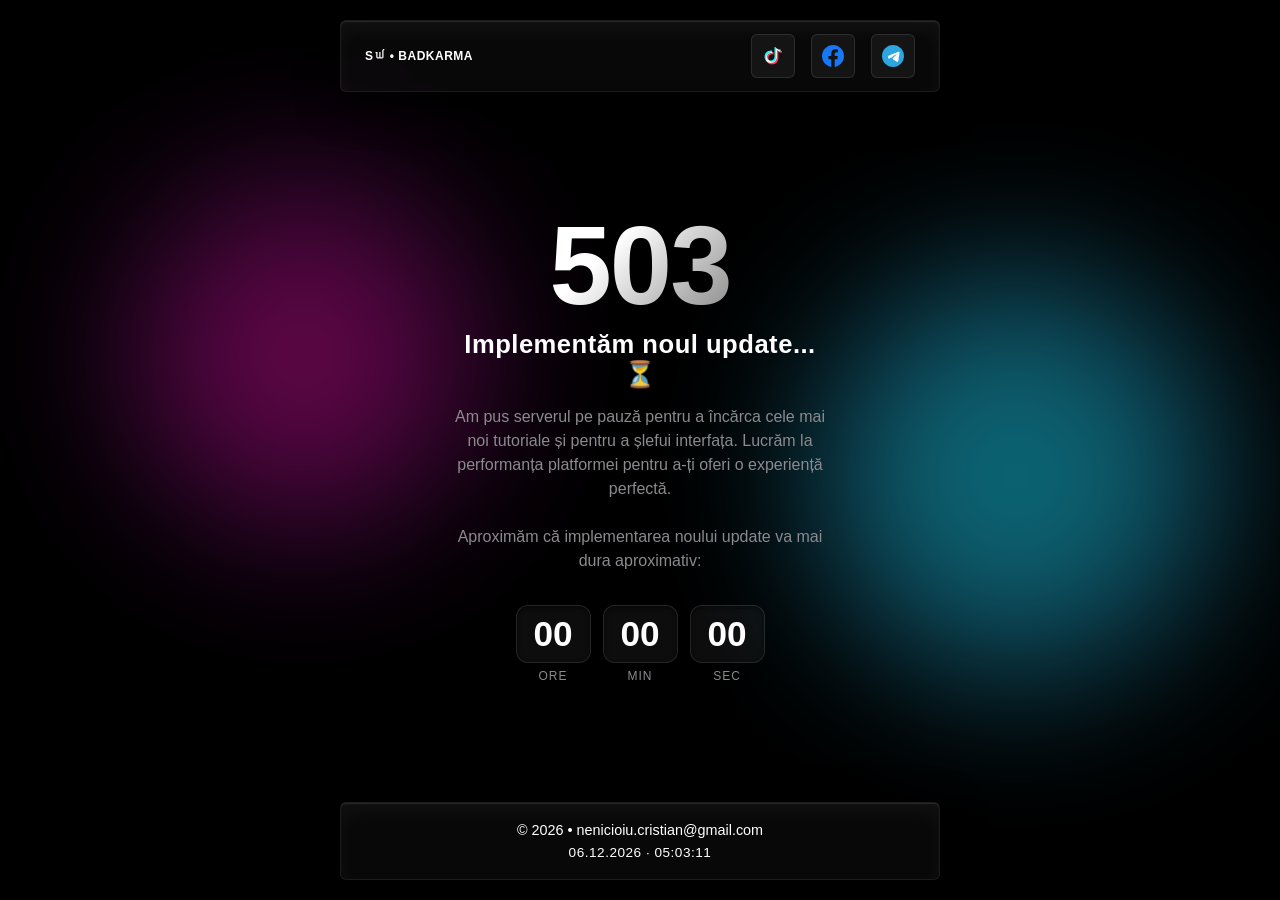
==== index.html @ 9b0868d7 "Update index.html" ====
<!DOCTYPE html>
<html lang="ro">
<head>
    <meta charset="UTF-8">
    <meta name="viewport" content="width=device-width, initial-scale=1.0">
    <title>BADKARMA Hub - Lucrări de Mentenanță</title>
    <style>
        /* Reset de bază și optimizare AMOLED */
        * {
            margin: 0;
            padding: 0;
            box-sizing: border-box;
            font-family: 'Segoe UI', Tahoma, Geneva, Verdana, sans-serif;
        }

        body {
            background-color: #000000; /* Deep AMOLED Black */
            min-height: 100vh;
            min-height: -webkit-fill-available;
            display: flex;
            flex-direction: column;
            justify-content: space-between; /* Împinge header-ul sus și footer-ul jos */
            align-items: center;
            overflow-x: hidden;
            position: relative;
            padding: 20px;
        }

        html {
            height: -webkit-fill-available;
        }

        /* Sfere de fundal scalabile */
        .glow-sphere {
            position: absolute;
            border-radius: 50%;
            filter: blur(80px);
            opacity: 0.45;
            z-index: 1;
            animation: float-spheres 10s infinite alternate ease-in-out;
        }

        .sphere-1 {
            width: clamp(200px, 40vw, 350px);
            height: clamp(200px, 40vw, 350px);
            background: radial-gradient(circle, #ff007f, #7928ca);
            top: 20%;
            left: 10%;
        }

        .sphere-2 {
            width: clamp(220px, 45vw, 400px);
            height: clamp(220px, 45vw, 400px);
            background: radial-gradient(circle, #00f2fe, #4facfe);
            bottom: 25%;
            right: 5%;
            animation-delay: -5s;
        }

        /* Stil comun pentru elementele Glassmorphism (Header, Card, Footer) */
        .glass-effect {
            background: rgba(255, 255, 255, 0.03);
            backdrop-filter: blur(20px) saturate(180%);
            -webkit-backdrop-filter: blur(20px) saturate(180%);
            border: 1px solid rgba(255, 255, 255, 0.08);
            box-shadow: 
                0 10px 40px rgba(0, 0, 0, 0.9),
                inset 0 1px 1px rgba(255, 255, 255, 0.12),
                inset 0 10px 20px rgba(255, 255, 255, 0.04);
        }

        /* HEADER */
        header {
            position: relative;
            z-index: 10;
            width: 100%;
            max-width: 600px;
            padding: 0.8rem 1.5rem;
            border-radius: 6px;
            display: flex;
            justify-content: space-between; /* Împinge logo-ul la stânga și butoanele la dreapta */
            align-items: center;
            margin-bottom: 2rem;
        }

        .header-logo {
            color: #ffffff;
            font-size: clamp(0.95rem, 3.5vw, 1.15rem);
            font-weight: 700;
            letter-spacing: 0.5px;
            user-select: none;
        }

        .header-socials {
            display: flex;
            align-items: center;
            gap: 1rem; /* Spațiere optimă între butoane în partea dreaptă */
        }

        .social-btn {
            display: flex;
            align-items: center;
            justify-content: center;
            width: 44px;
            height: 44px;
            border-radius: 6px;
            background: rgba(255, 255, 255, 0.05);
            border: 1px solid rgba(255, 255, 255, 0.1);
            transition: transform 0.3s cubic-bezier(0.175, 0.885, 0.32, 1.275), background 0.3s;
            -webkit-tap-highlight-color: transparent;
        }

        .social-btn svg {
            width: 22px;
            height: 22px;
        }

        .social-btn:hover {
            transform: scale(1.15);
            background: rgba(255, 255, 255, 0.15);
        }

        .social-btn:active {
            transform: scale(0.95);
        }

        /* CARD CENTRAL */
        .glass-card {
            position: relative;
            z-index: 2;
            width: 100%;
            max-width: 450px;
            padding: clamp(2rem, 8vw, 3.5rem) clamp(1.2rem, 5vw, 2.5rem);
            text-align: center;
            border-radius: 24px;
            margin: auto 0;
            animation: card-float 6s infinite ease-in-out;
            will-change: transform;
        }

        /* Elemente Text Card */
        .error-code {
            font-size: clamp(4.5rem, 15vw, 7rem);
            font-weight: 900;
            line-height: 1;
            background: linear-gradient(135deg, #ffffff 40%, rgba(255, 255, 255, 0.3));
            -webkit-background-clip: text;
            -webkit-text-fill-color: transparent;
            letter-spacing: -2px;
            margin-bottom: 0.5rem;
        }

        .error-title {
            color: #ffffff;
            font-size: clamp(1.2rem, 5vw, 1.6rem);
            font-weight: 600;
            margin-bottom: 1rem;
            letter-spacing: 0.5px;
        }

        .error-message {
            color: #8a8a8f;
            font-size: clamp(0.9rem, 3.5vw, 1rem);
            line-height: 1.5;
            margin-bottom: clamp(1.5rem, 6vw, 2rem);
        }

        /* Cronometru integrat */
        .countdown {
            display: flex;
            justify-content: center;
            gap: 12px;
            margin-top: 10px;
        }

        .time-box {
            display: flex;
            flex-direction: column;
            align-items: center;
            width: clamp(60px, 18vw, 75px);
        }

        .time-value {
            font-size: clamp(1.6rem, 5vw, 2.2rem);
            font-weight: 700;
            color: #ffffff;
            background: rgba(255, 255, 255, 0.05);
            width: 100%;
            padding: 8px 0;
            border-radius: 12px;
            border: 1px solid rgba(255, 255, 255, 0.1);
            box-shadow: inset 0 2px 4px rgba(0,0,0,0.5);
            font-variant-numeric: tabular-nums;
        }

        .time-label {
            font-size: clamp(0.7rem, 2.5vw, 0.75rem);
            margin-top: 6px;
            text-transform: uppercase;
            letter-spacing: 1px;
            color: #8a8a8f;
        }

        /* Butonul de Acasă */
        .btn-home {
            display: inline-block;
            width: clamp(160px, 50%, 220px);
            padding: 0.9rem 0;
            color: #ffffff;
            text-decoration: none;
            font-weight: 600;
            font-size: clamp(0.9rem, 3.5vw, 1rem);
            border-radius: 14px;
            background: rgba(255, 255, 255, 0.06);
            border: 1px solid rgba(255, 255, 255, 0.1);
            transition: all 0.3s cubic-bezier(0.16, 1, 0.3, 1);
            backdrop-filter: blur(5px);
            -webkit-tap-highlight-color: transparent;
        }

        .btn-home:hover {
            background: #ffffff;
            color: #000000;
            box-shadow: 0 0 25px rgba(255, 255, 255, 0.35);
            transform: translateY(-2px);
        }

        .btn-home:active {
            transform: scale(0.97);
        }

        /* FOOTER */
        footer {
            position: relative;
            z-index: 10;
            width: 100%;
            max-width: 600px;
            padding: 1.2rem 1rem;
            border-radius: 6px;
            text-align: center;
            color: #ffffff;
            font-size: 0.9rem;
            display: flex;
            flex-direction: column;
            gap: 0.4rem;
            margin-top: 2rem;
        }

        footer .live-time {
            color: #ffffff;
            font-variant-numeric: tabular-nums;
            font-size: 0.85rem;
            letter-spacing: 0.5px;
        }

        /* Animații */
        @keyframes card-float {
            0%, 100% { transform: translateY(0); }
            50% { transform: translateY(-8px); }
        }

        @keyframes float-spheres {
            0% { transform: translate(0, 0) scale(1); }
            100% { transform: translate(20px, 30px) scale(1.05); }
        }

        /* Optimizare strictă pentru telefoane în mod Landscape */
        @media (max-height: 520px) {
            body {
                overflow-y: auto;
                align-items: center;
                padding: 1rem;
                justify-content: flex-start;
            }
            .glass-card {
                animation: none;
                padding: 1.5rem;
                margin: 1.5rem 0;
            }
            header, footer { margin: 0; }
            .error-code { font-size: 3.5rem; }
            .error-message { margin-bottom: 1.2rem; }
            .countdown { margin-top: 5px; }
        }
    </style>
</head>
<body>

    <div class="glow-sphere sphere-1"></div>
    <div class="glow-sphere sphere-2"></div>

    <header class="glass-effect">
        <div class="header-logo" style="font-size: 12px;">Sꪝ • BADKARMA</div>

        <div class="header-socials">
            <a href="https://www.tiktok.com/@baiatu_cu.kia" target="_blank" rel="external" class="social-btn" aria-label="TikTok">
                <svg viewBox="0 0 24 24" fill="none" xmlns="http://www.w3.org/2000/svg">
                    <path d="M12.525 2c1.348 0 2.492.545 3.332 1.455A7.838 7.838 0 0 0 20.354 5c.045.717-.112 1.391-.428 2.004a5.358 5.358 0 0 1-3.626-1.503v7.35c0 3.73-3.023 6.753-6.753 6.753C5.817 19.604 2.79 16.58 2.79 12.85c0-3.729 3.027-6.753 6.756-6.753.535 0 1.052.063 1.547.18v2.664a4.137 4.137 0 0 0-1.547-.295c-2.264 0-4.099 1.835-4.099 4.1 0 2.264 1.835 4.1 4.1 4.1 2.263 0 4.1-1.836 4.1-4.1V2h3.278Z" fill="#25F4EE"/>
                    <path d="M12.525 2c1.348 0 2.492.545 3.332 1.455A7.838 7.838 0 0 0 20.354 5c.045.717-.112 1.391-.428 2.004a5.358 5.358 0 0 1-3.626-1.503v7.35c0 3.73-3.023 6.753-6.753 6.753C5.817 19.604 2.79 16.58 2.79 12.85c0-3.729 3.027-6.753 6.756-6.753.535 0 1.052.063 1.547.18v2.664a4.137 4.137 0 0 0-1.547-.295c-2.264 0-4.099 1.835-4.099 4.1 0 2.264 1.835 4.1 4.1 4.1 2.263 0 4.1-1.836 4.1-4.1V2h3.278Z" fill="#FE2C55" style="mix-blend-mode: lighten; transform: translate(1.5px, 1.5px);"/>
                </svg>
            </a>
            <a href="https://www.facebook.com/sw.badkarma/" target="_blank" rel="external" class="social-btn" aria-label="Facebook">
                <svg viewBox="0 0 24 24" fill="none" xmlns="http://www.w3.org/2000/svg">
                    <path d="M24 12.073c0-6.627-5.373-12-12-12s-12 5.373-12 12c0 5.99 4.388 10.954 10.125 11.854v-8.385H7.078v-3.47h3.047V9.43c0-3.007 1.792-4.669 4.533-4.669 1.312 0 2.686.235 2.686.235v2.953H15.83c-1.491 0-1.956.925-1.956 1.874v2.25h3.328l-.532 3.47h-2.796v8.385C19.612 23.027 24 18.062 24 12.073Z" fill="#1877F2"/>
                </svg>
            </a>
            <a href="https://t.me/sw_badkarma" target="_blank" rel="external" class="social-btn" aria-label="Telegram">
                <svg viewBox="0 0 24 24" fill="none" xmlns="http://www.w3.org/2000/svg">
                    <path d="M12 24c6.627 0 12-5.373 12-12S18.627 0 12 0 0 5.373 0 12s5.373 12 12 12Z" fill="#2CA5E0"/>
                    <path d="M5.952 12.316c3.818-1.663 6.364-2.755 7.637-3.277 3.633-1.49 4.389-1.75 4.88-1.759.108-.002.35.025.507.152.132.107.169.252.186.353.018.1.04.329.023.504-.19 2.002-.99 6.726-1.396 8.898-.172.92-.511 1.229-.839 1.259-.713.066-1.255-.471-1.945-.923-1.08-.707-1.692-1.147-2.742-1.838-1.213-.799-.427-1.239.265-1.957.181-.188 3.327-3.052 3.388-3.312.008-.032.015-.152-.057-.215-.072-.064-.178-.042-.255-.025-.109.025-1.85 1.176-5.22 3.45-.494.34-.941.506-1.343.496-.442-.01-.1.293-1.291.683-.487.16-.874.24-.1.161-.645-.213-1.135-.67-1.114-1.267.016-.445.249-.893.696-1.343Z" fill="#FFF"/>
                </svg>
            </a>
        </div>
    </header>

    <main class="glass-card">
        <div class="error-code">503</div>
        <h1 class="error-title">Implementăm noul update... ⏳</h1>
        <p class="error-message">Am pus serverul pe pauză pentru a încărca cele mai noi tutoriale și pentru a șlefui interfața. Lucrăm la performanța platformei pentru a-ți oferi o experiență perfectă.<br><br>
        Aproximăm că implementarea noului update va mai dura aproximativ:
</p>
        
        <!-- Cronometrul Adăugat -->
        <div class="countdown">
            <div class="time-box">
                <span class="time-value" id="hours">08</span>
                <span class="time-label">Ore</span>
            </div>
            <div class="time-box">
                <span class="time-value" id="minutes">00</span>
                <span class="time-label">Min</span>
            </div>
            <div class="time-box">
                <span class="time-value" id="seconds">00</span>
                <span class="time-label">Sec</span>
            </div>
        </div>
        
    </main>

    <footer class="glass-effect">
        <div>© 2026 • nenicioiu.cristian@gmail.com</div>
        <div class="live-time" id="datetime">00.00.0000 · 00:00:00</div>
    </footer>

    <script>
        // --- 1. Logica Ceasului Live din Footer ---
        function updateDateTime() {
            const now = new Date();
            const day = String(now.getDate()).padStart(2, '0');
            const month = String(now.getMonth() + 1).padStart(2, '0');
            const year = now.getFullYear();
            const hours = String(now.getHours()).padStart(2, '0');
            const minutes = String(now.getMinutes()).padStart(2, '0');
            const seconds = String(now.getSeconds()).padStart(2, '0');
            
            const formattedString = `${day}.${month}.${year} · ${hours}:${minutes}:${seconds}`;
            document.getElementById('datetime').textContent = formattedString;
        }
        updateDateTime();
        setInterval(updateDateTime, 1000);

                // --- 2. Logica Cronometrului Global ---
        // Setează data și ora exactă la care site-ul revine online.
        // Format: "An-Lună-Zi T Ora:Minut:Secunde" (ex: 18 Iulie 2026, ora 18:30:00)
        const endTime = new Date("2026-07-20T07:00:00").getTime(); 

        function updateTimer() {
            const now = new Date().getTime();
            const distance = endTime - now;

            if (distance <= 0) {
                // Mentenanța s-a terminat
                document.getElementById('hours').innerText = "00";
                document.getElementById('minutes').innerText = "00";
                document.getElementById('seconds').innerText = "00";
                return;
            }

            const h = Math.floor((distance % (1000 * 60 * 60 * 24)) / (1000 * 60 * 60));
            const m = Math.floor((distance % (1000 * 60 * 60)) / (1000 * 60));
            const s = Math.floor((distance % (1000 * 60)) / 1000);

            document.getElementById('hours').innerText = h.toString().padStart(2, '0');
            document.getElementById('minutes').innerText = m.toString().padStart(2, '0');
            document.getElementById('seconds').innerText = s.toString().padStart(2, '0');
        }

        updateTimer();
        setInterval(updateTimer, 1000);

        // --- 3. Forțare deschidere în browser extern pentru aplicațiile WebView/Web2APK ---
        document.querySelectorAll('.header-socials a').forEach(link => {
            link.addEventListener('click', function(e) {
                const url = this.getAttribute('href');
                if (url.includes('AICI_PUI_LINK')) return;

                if (window.Android && window.Android.openInBrowser) {
                    e.preventDefault();
                    window.Android.openInBrowser(url);
                } else {
                    window.open(url, '_system'); 
                    e.preventDefault();
                }
            });
        });
    </script>

</body>
</html>
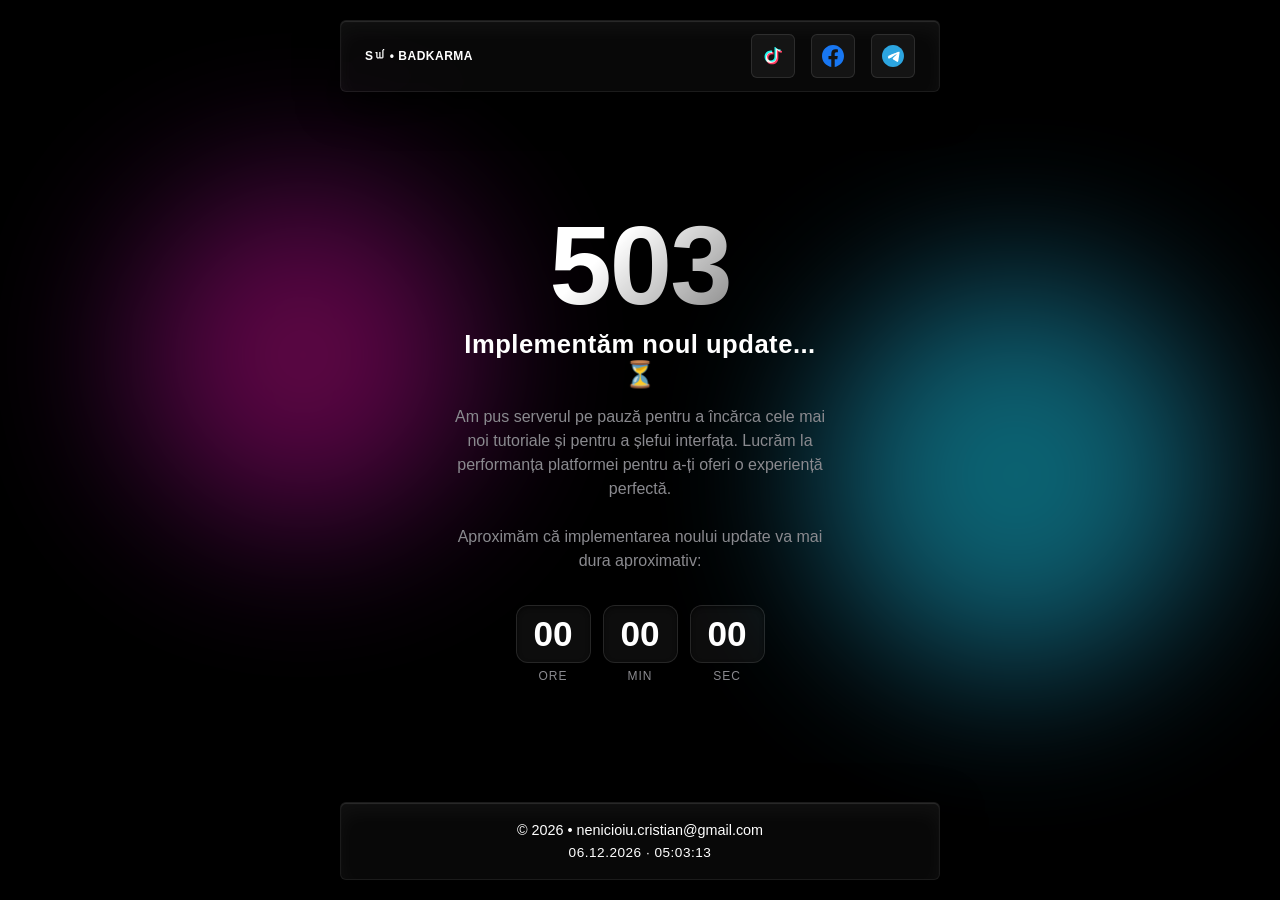
==== commit 2ab275f1: "Add files via upload" ====
--- a/index.html
+++ b/index.html
@@ -345,65 +345,62 @@
 
     <script>
         // --- 1. Logica Ceasului Live din Footer ---
-        function updateDateTime() {
-            const now = new Date();
-            const day = String(now.getDate()).padStart(2, '0');
-            const month = String(now.getMonth() + 1).padStart(2, '0');
-            const year = now.getFullYear();
-            const hours = String(now.getHours()).padStart(2, '0');
-            const minutes = String(now.getMinutes()).padStart(2, '0');
-            const seconds = String(now.getSeconds()).padStart(2, '0');
-            
-            const formattedString = `${day}.${month}.${year} · ${hours}:${minutes}:${seconds}`;
-            document.getElementById('datetime').textContent = formattedString;
-        }
-        updateDateTime();
-        setInterval(updateDateTime, 1000);
-
-                // --- 2. Logica Cronometrului Global ---
-        // Setează data și ora exactă la care site-ul revine online.
-        // Format: "An-Lună-Zi T Ora:Minut:Secunde" (ex: 18 Iulie 2026, ora 18:30:00)
-        const endTime = new Date("2026-07-20T07:00:00").getTime(); 
-
-        function updateTimer() {
-            const now = new Date().getTime();
-            const distance = endTime - now;
-
-            if (distance <= 0) {
-                // Mentenanța s-a terminat
-                document.getElementById('hours').innerText = "00";
-                document.getElementById('minutes').innerText = "00";
-                document.getElementById('seconds').innerText = "00";
-                return;
-            }
-
-            const h = Math.floor((distance % (1000 * 60 * 60 * 24)) / (1000 * 60 * 60));
-            const m = Math.floor((distance % (1000 * 60 * 60)) / (1000 * 60));
-            const s = Math.floor((distance % (1000 * 60)) / 1000);
-
-            document.getElementById('hours').innerText = h.toString().padStart(2, '0');
-            document.getElementById('minutes').innerText = m.toString().padStart(2, '0');
-            document.getElementById('seconds').innerText = s.toString().padStart(2, '0');
-        }
-
-        updateTimer();
-        setInterval(updateTimer, 1000);
-
-        // --- 3. Forțare deschidere în browser extern pentru aplicațiile WebView/Web2APK ---
-        document.querySelectorAll('.header-socials a').forEach(link => {
-            link.addEventListener('click', function(e) {
-                const url = this.getAttribute('href');
-                if (url.includes('AICI_PUI_LINK')) return;
-
-                if (window.Android && window.Android.openInBrowser) {
-                    e.preventDefault();
-                    window.Android.openInBrowser(url);
-                } else {
-                    window.open(url, '_system'); 
-                    e.preventDefault();
-                }
-            });
-        });
+function updateDateTime() {
+    const now = new Date();
+    const day = String(now.getDate()).padStart(2, '0');
+    const month = String(now.getMonth() + 1).padStart(2, '0');
+    const year = now.getFullYear();
+    const hours = String(now.getHours()).padStart(2, '0');
+    const minutes = String(now.getMinutes()).padStart(2, '0');
+    const seconds = String(now.getSeconds()).padStart(2, '0');
+    
+    const formattedString = `${day}.${month}.${year} · ${hours}:${minutes}:${seconds}`;
+    document.getElementById('datetime').textContent = formattedString;
+}
+updateDateTime();
+setInterval(updateDateTime, 1000);
+
+// --- 2. Logica Cronometrului Global ---
+// Setează data exactă în viitor
+const endTime = new Date("2026-07-23T07:00:00").getTime(); 
+
+function updateTimer() {
+    const now = new Date().getTime();
+    const distance = endTime - now;
+
+    if (distance <= 0) {
+        document.getElementById('hours').innerText = "00";
+        document.getElementById('minutes').innerText = "00";
+        document.getElementById('seconds').innerText = "00";
+        return;
+    }
+
+    const h = Math.floor(distance / (1000 * 60 * 60));
+    const m = Math.floor((distance % (1000 * 60 * 60)) / (1000 * 60));
+    const s = Math.floor((distance % (1000 * 60)) / 1000);
+
+    document.getElementById('hours').innerText = h.toString().padStart(2, '0');
+    document.getElementById('minutes').innerText = m.toString().padStart(2, '0');
+    document.getElementById('seconds').innerText = s.toString().padStart(2, '0');
+}
+
+updateTimer();
+setInterval(updateTimer, 1000);
+
+// --- 3. Forțare deschidere în browser extern ---
+document.querySelectorAll('.header-socials a').forEach(link => {
+    link.addEventListener('click', function(e) {
+        const url = this.getAttribute('href');
+        
+        if (window.Android && window.Android.openInBrowser) {
+            e.preventDefault();
+            window.Android.openInBrowser(url);
+        } else {
+            // Se va deschide normal dacă nu este într-un WebView
+        }
+    });
+});
+
     </script>
 
 </body>
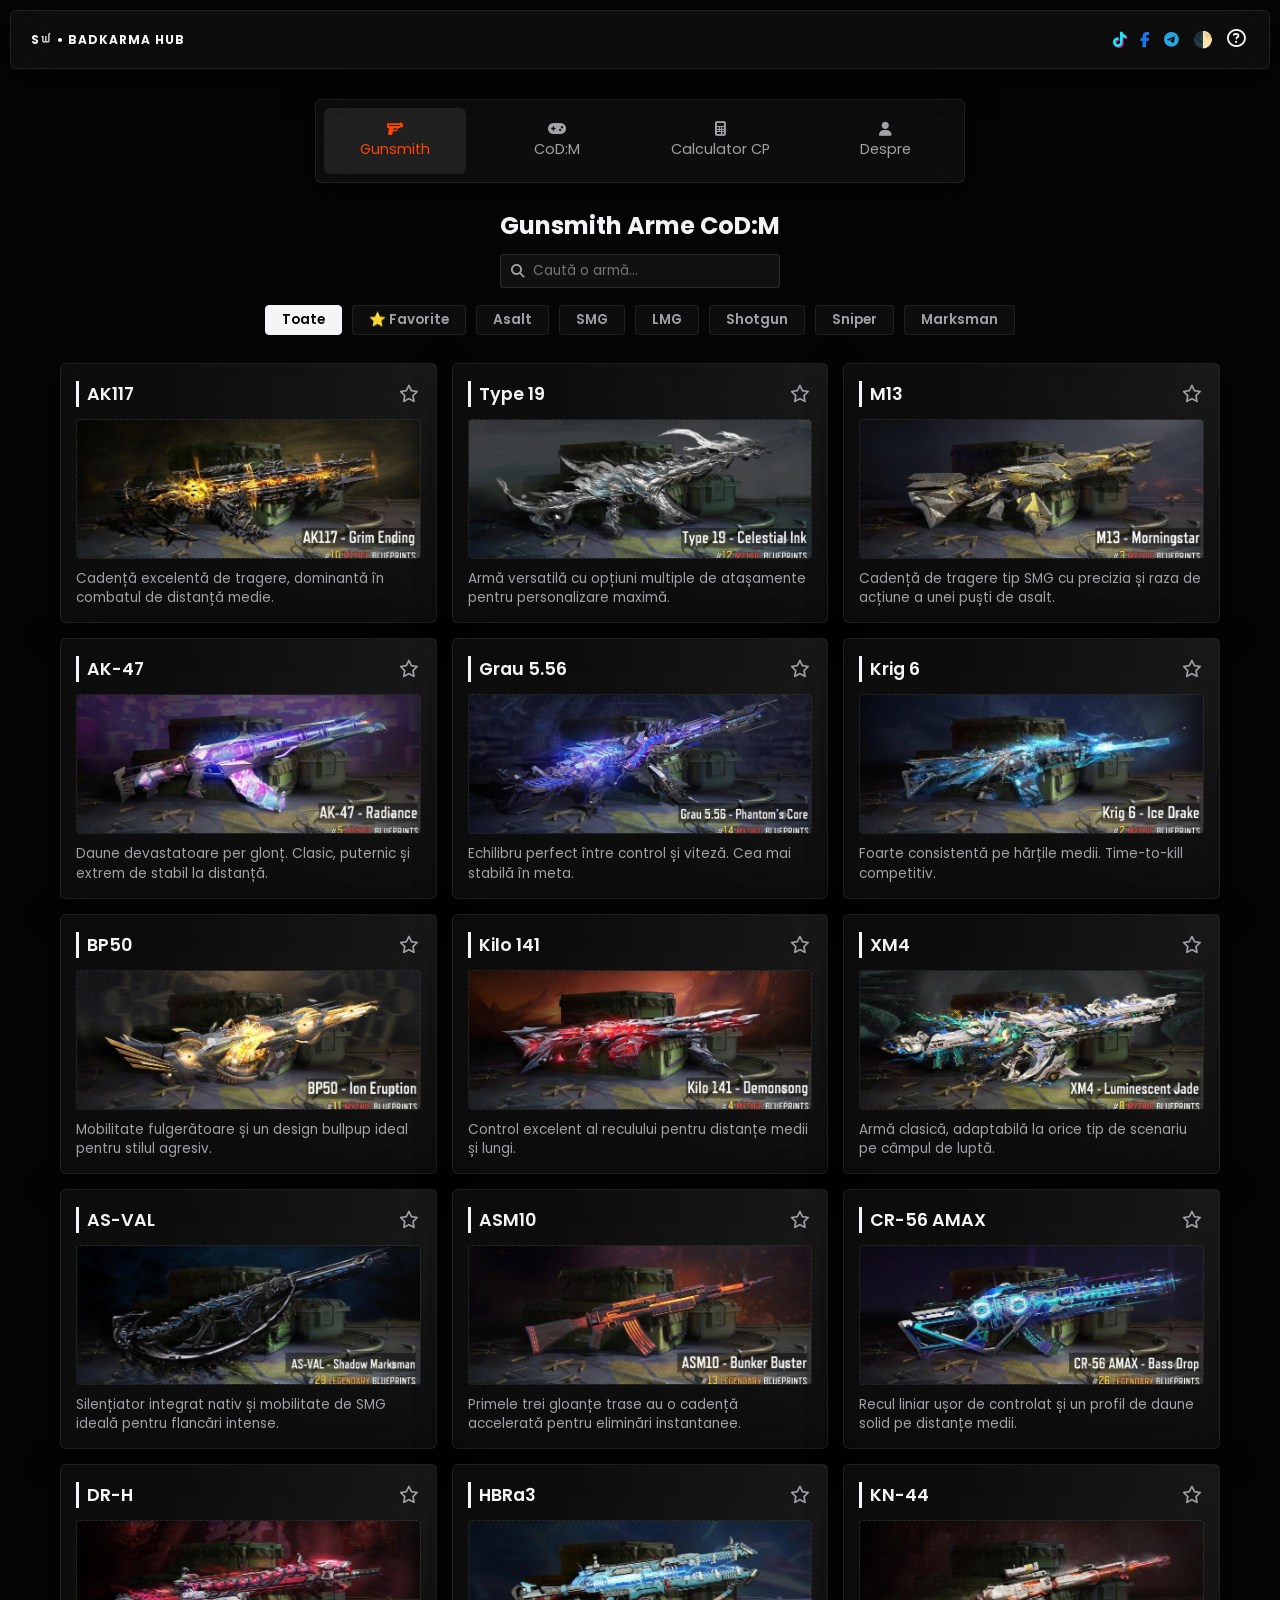
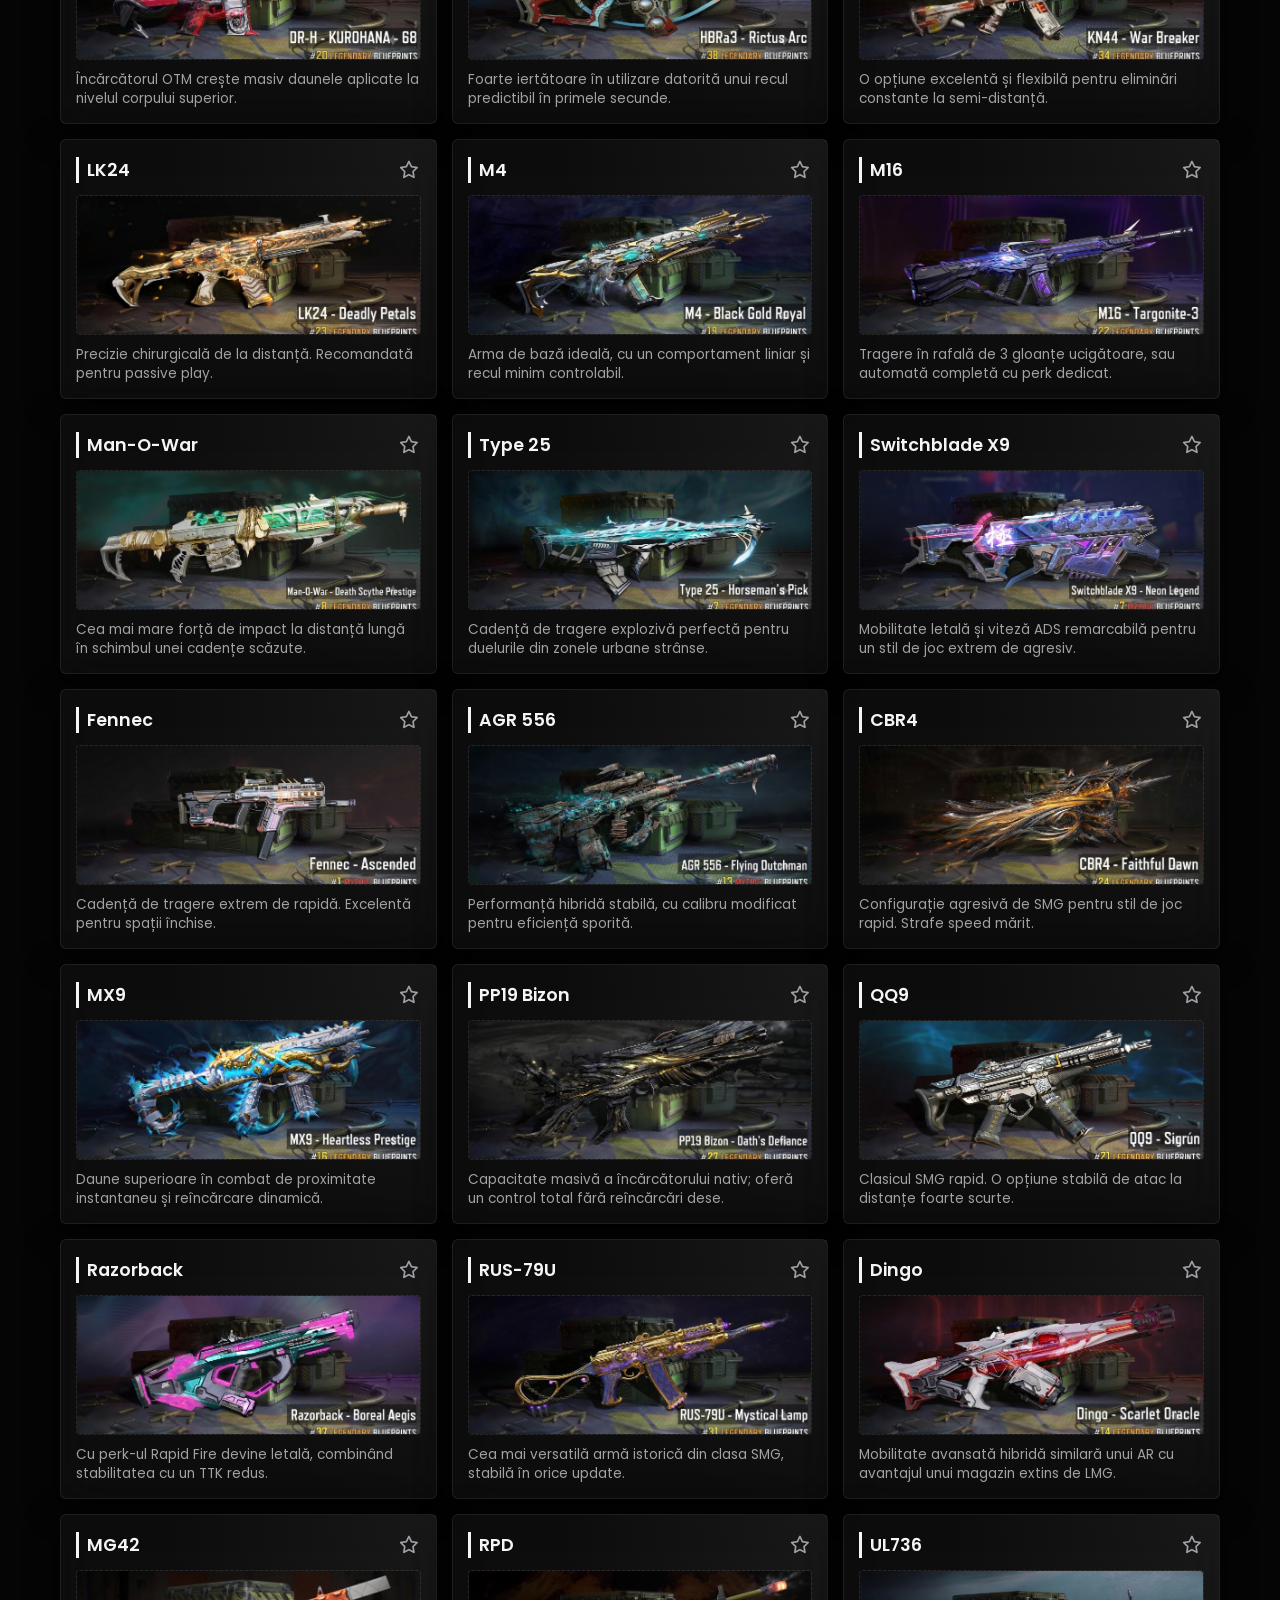
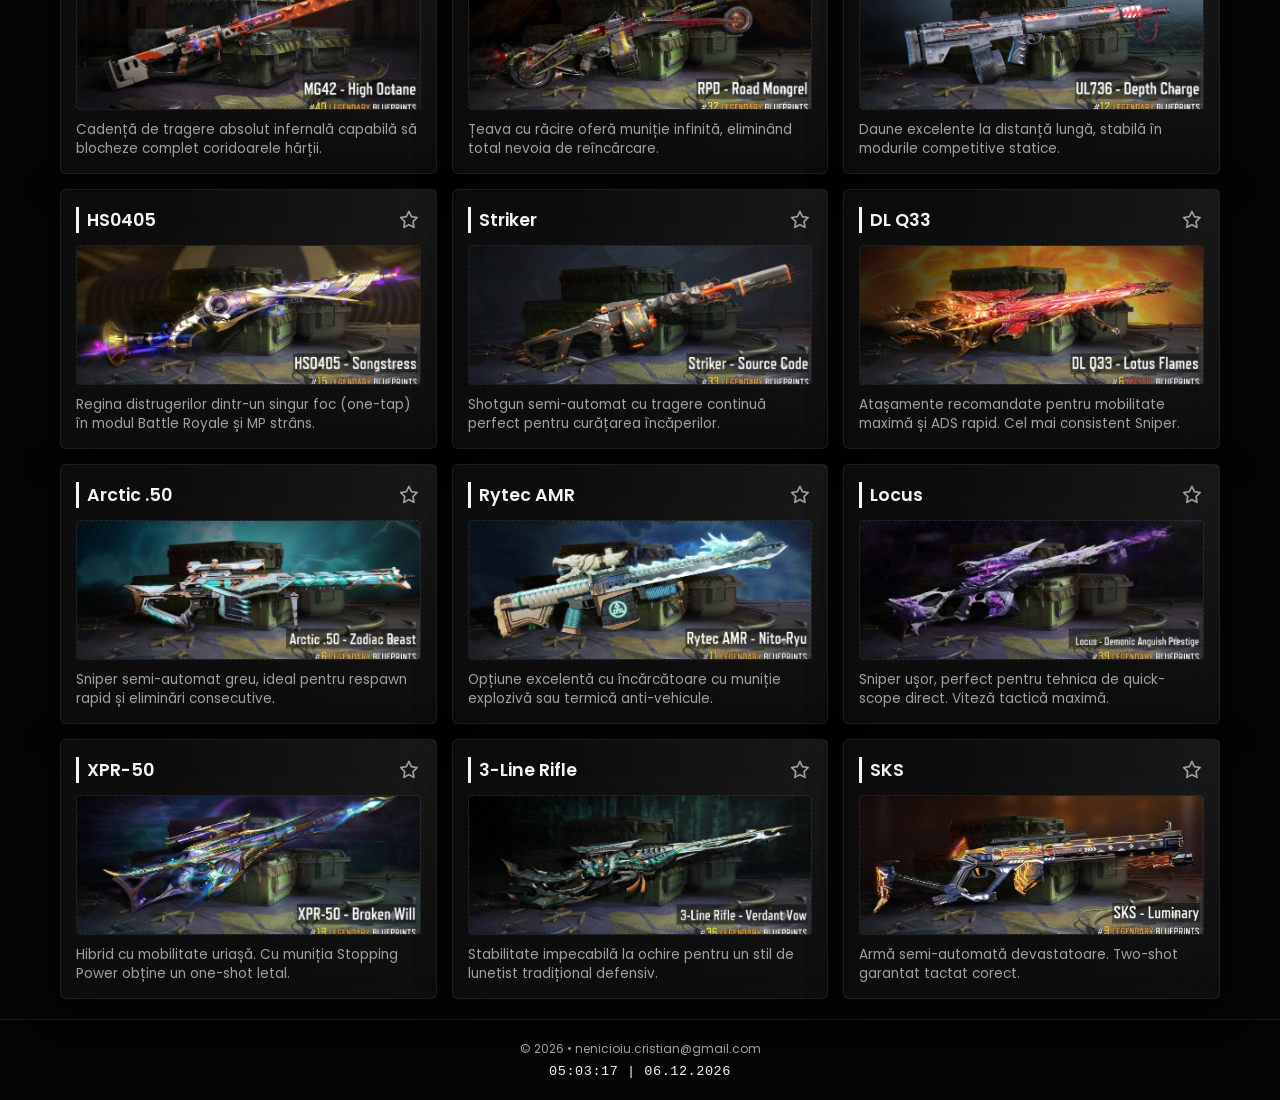
==== commit 1df3dd7d: "Add files via upload" ====
--- a/index.html
+++ b/index.html
@@ -1,407 +1,838 @@
 <!DOCTYPE html>
-<html lang="ro">
+<html lang="ro" data-theme="dark">
 <head>
     <meta charset="UTF-8">
-    <meta name="viewport" content="width=device-width, initial-scale=1.0">
-    <title>BADKARMA Hub - Lucrări de Mentenanță</title>
-    <style>
-        /* Reset de bază și optimizare AMOLED */
-        * {
-            margin: 0;
-            padding: 0;
-            box-sizing: border-box;
-            font-family: 'Segoe UI', Tahoma, Geneva, Verdana, sans-serif;
-        }
-
-        body {
-            background-color: #000000; /* Deep AMOLED Black */
-            min-height: 100vh;
-            min-height: -webkit-fill-available;
-            display: flex;
-            flex-direction: column;
-            justify-content: space-between; /* Împinge header-ul sus și footer-ul jos */
-            align-items: center;
-            overflow-x: hidden;
-            position: relative;
-            padding: 20px;
-        }
-
-        html {
-            height: -webkit-fill-available;
-        }
-
-        /* Sfere de fundal scalabile */
-        .glow-sphere {
-            position: absolute;
-            border-radius: 50%;
-            filter: blur(80px);
-            opacity: 0.45;
-            z-index: 1;
-            animation: float-spheres 10s infinite alternate ease-in-out;
-        }
-
-        .sphere-1 {
-            width: clamp(200px, 40vw, 350px);
-            height: clamp(200px, 40vw, 350px);
-            background: radial-gradient(circle, #ff007f, #7928ca);
-            top: 20%;
-            left: 10%;
-        }
-
-        .sphere-2 {
-            width: clamp(220px, 45vw, 400px);
-            height: clamp(220px, 45vw, 400px);
-            background: radial-gradient(circle, #00f2fe, #4facfe);
-            bottom: 25%;
-            right: 5%;
-            animation-delay: -5s;
-        }
-
-        /* Stil comun pentru elementele Glassmorphism (Header, Card, Footer) */
-        .glass-effect {
-            background: rgba(255, 255, 255, 0.03);
-            backdrop-filter: blur(20px) saturate(180%);
-            -webkit-backdrop-filter: blur(20px) saturate(180%);
-            border: 1px solid rgba(255, 255, 255, 0.08);
-            box-shadow: 
-                0 10px 40px rgba(0, 0, 0, 0.9),
-                inset 0 1px 1px rgba(255, 255, 255, 0.12),
-                inset 0 10px 20px rgba(255, 255, 255, 0.04);
-        }
-
-        /* HEADER */
-        header {
-            position: relative;
-            z-index: 10;
-            width: 100%;
-            max-width: 600px;
-            padding: 0.8rem 1.5rem;
-            border-radius: 6px;
-            display: flex;
-            justify-content: space-between; /* Împinge logo-ul la stânga și butoanele la dreapta */
-            align-items: center;
-            margin-bottom: 2rem;
-        }
-
-        .header-logo {
-            color: #ffffff;
-            font-size: clamp(0.95rem, 3.5vw, 1.15rem);
-            font-weight: 700;
-            letter-spacing: 0.5px;
-            user-select: none;
-        }
-
-        .header-socials {
-            display: flex;
-            align-items: center;
-            gap: 1rem; /* Spațiere optimă între butoane în partea dreaptă */
-        }
-
-        .social-btn {
-            display: flex;
-            align-items: center;
-            justify-content: center;
-            width: 44px;
-            height: 44px;
-            border-radius: 6px;
-            background: rgba(255, 255, 255, 0.05);
-            border: 1px solid rgba(255, 255, 255, 0.1);
-            transition: transform 0.3s cubic-bezier(0.175, 0.885, 0.32, 1.275), background 0.3s;
-            -webkit-tap-highlight-color: transparent;
-        }
-
-        .social-btn svg {
-            width: 22px;
-            height: 22px;
-        }
-
-        .social-btn:hover {
-            transform: scale(1.15);
-            background: rgba(255, 255, 255, 0.15);
-        }
-
-        .social-btn:active {
-            transform: scale(0.95);
-        }
-
-        /* CARD CENTRAL */
-        .glass-card {
-            position: relative;
-            z-index: 2;
-            width: 100%;
-            max-width: 450px;
-            padding: clamp(2rem, 8vw, 3.5rem) clamp(1.2rem, 5vw, 2.5rem);
-            text-align: center;
-            border-radius: 24px;
-            margin: auto 0;
-            animation: card-float 6s infinite ease-in-out;
-            will-change: transform;
-        }
-
-        /* Elemente Text Card */
-        .error-code {
-            font-size: clamp(4.5rem, 15vw, 7rem);
-            font-weight: 900;
-            line-height: 1;
-            background: linear-gradient(135deg, #ffffff 40%, rgba(255, 255, 255, 0.3));
-            -webkit-background-clip: text;
-            -webkit-text-fill-color: transparent;
-            letter-spacing: -2px;
-            margin-bottom: 0.5rem;
-        }
-
-        .error-title {
-            color: #ffffff;
-            font-size: clamp(1.2rem, 5vw, 1.6rem);
-            font-weight: 600;
-            margin-bottom: 1rem;
-            letter-spacing: 0.5px;
-        }
-
-        .error-message {
-            color: #8a8a8f;
-            font-size: clamp(0.9rem, 3.5vw, 1rem);
-            line-height: 1.5;
-            margin-bottom: clamp(1.5rem, 6vw, 2rem);
-        }
-
-        /* Cronometru integrat */
-        .countdown {
-            display: flex;
-            justify-content: center;
-            gap: 12px;
-            margin-top: 10px;
-        }
-
-        .time-box {
-            display: flex;
-            flex-direction: column;
-            align-items: center;
-            width: clamp(60px, 18vw, 75px);
-        }
-
-        .time-value {
-            font-size: clamp(1.6rem, 5vw, 2.2rem);
-            font-weight: 700;
-            color: #ffffff;
-            background: rgba(255, 255, 255, 0.05);
-            width: 100%;
-            padding: 8px 0;
-            border-radius: 12px;
-            border: 1px solid rgba(255, 255, 255, 0.1);
-            box-shadow: inset 0 2px 4px rgba(0,0,0,0.5);
-            font-variant-numeric: tabular-nums;
-        }
-
-        .time-label {
-            font-size: clamp(0.7rem, 2.5vw, 0.75rem);
-            margin-top: 6px;
-            text-transform: uppercase;
-            letter-spacing: 1px;
-            color: #8a8a8f;
-        }
-
-        /* Butonul de Acasă */
-        .btn-home {
-            display: inline-block;
-            width: clamp(160px, 50%, 220px);
-            padding: 0.9rem 0;
-            color: #ffffff;
-            text-decoration: none;
-            font-weight: 600;
-            font-size: clamp(0.9rem, 3.5vw, 1rem);
-            border-radius: 14px;
-            background: rgba(255, 255, 255, 0.06);
-            border: 1px solid rgba(255, 255, 255, 0.1);
-            transition: all 0.3s cubic-bezier(0.16, 1, 0.3, 1);
-            backdrop-filter: blur(5px);
-            -webkit-tap-highlight-color: transparent;
-        }
-
-        .btn-home:hover {
-            background: #ffffff;
-            color: #000000;
-            box-shadow: 0 0 25px rgba(255, 255, 255, 0.35);
-            transform: translateY(-2px);
-        }
-
-        .btn-home:active {
-            transform: scale(0.97);
-        }
-
-        /* FOOTER */
-        footer {
-            position: relative;
-            z-index: 10;
-            width: 100%;
-            max-width: 600px;
-            padding: 1.2rem 1rem;
-            border-radius: 6px;
-            text-align: center;
-            color: #ffffff;
-            font-size: 0.9rem;
-            display: flex;
-            flex-direction: column;
-            gap: 0.4rem;
-            margin-top: 2rem;
-        }
-
-        footer .live-time {
-            color: #ffffff;
-            font-variant-numeric: tabular-nums;
-            font-size: 0.85rem;
-            letter-spacing: 0.5px;
-        }
-
-        /* Animații */
-        @keyframes card-float {
-            0%, 100% { transform: translateY(0); }
-            50% { transform: translateY(-8px); }
-        }
-
-        @keyframes float-spheres {
-            0% { transform: translate(0, 0) scale(1); }
-            100% { transform: translate(20px, 30px) scale(1.05); }
-        }
-
-        /* Optimizare strictă pentru telefoane în mod Landscape */
-        @media (max-height: 520px) {
-            body {
-                overflow-y: auto;
-                align-items: center;
-                padding: 1rem;
-                justify-content: flex-start;
-            }
-            .glass-card {
-                animation: none;
-                padding: 1.5rem;
-                margin: 1.5rem 0;
-            }
-            header, footer { margin: 0; }
-            .error-code { font-size: 3.5rem; }
-            .error-message { margin-bottom: 1.2rem; }
-            .countdown { margin-top: 5px; }
-        }
-    </style>
+    <meta name="viewport" content="width=device-width, initial-scale=1.0, maximum-scale=1.0, user-scalable=no">
+    <title>Sꪝ • BADKARMA HUB - The Game Maker</title>
+    <link rel="stylesheet" href="style.css">
+    <meta name="apple-mobile-web-app-capable" content="yes">
+    <meta name="apple-mobile-web-app-status-bar-style" content="black-translucent">
+    <meta name="theme-color" content="#050505">
+    
+    <link rel="stylesheet" href="https://cdnjs.cloudflare.com/ajax/libs/font-awesome/6.4.0/css/all.min.css">
+    <link rel="preconnect" href="https://fonts.googleapis.com">
+    <link rel="preconnect" href="https://fonts.gstatic.com" crossorigin>
+    <link href="https://fonts.googleapis.com/css2?family=Poppins:wght=300;400;600;700&display=swap" rel="stylesheet">
+
 </head>
 <body>
 
-    <div class="glow-sphere sphere-1"></div>
-    <div class="glow-sphere sphere-2"></div>
-
-    <header class="glass-effect">
-        <div class="header-logo" style="font-size: 12px;">Sꪝ • BADKARMA</div>
-
-        <div class="header-socials">
-            <a href="https://www.tiktok.com/@baiatu_cu.kia" target="_blank" rel="external" class="social-btn" aria-label="TikTok">
-                <svg viewBox="0 0 24 24" fill="none" xmlns="http://www.w3.org/2000/svg">
-                    <path d="M12.525 2c1.348 0 2.492.545 3.332 1.455A7.838 7.838 0 0 0 20.354 5c.045.717-.112 1.391-.428 2.004a5.358 5.358 0 0 1-3.626-1.503v7.35c0 3.73-3.023 6.753-6.753 6.753C5.817 19.604 2.79 16.58 2.79 12.85c0-3.729 3.027-6.753 6.756-6.753.535 0 1.052.063 1.547.18v2.664a4.137 4.137 0 0 0-1.547-.295c-2.264 0-4.099 1.835-4.099 4.1 0 2.264 1.835 4.1 4.1 4.1 2.263 0 4.1-1.836 4.1-4.1V2h3.278Z" fill="#25F4EE"/>
-                    <path d="M12.525 2c1.348 0 2.492.545 3.332 1.455A7.838 7.838 0 0 0 20.354 5c.045.717-.112 1.391-.428 2.004a5.358 5.358 0 0 1-3.626-1.503v7.35c0 3.73-3.023 6.753-6.753 6.753C5.817 19.604 2.79 16.58 2.79 12.85c0-3.729 3.027-6.753 6.756-6.753.535 0 1.052.063 1.547.18v2.664a4.137 4.137 0 0 0-1.547-.295c-2.264 0-4.099 1.835-4.099 4.1 0 2.264 1.835 4.1 4.1 4.1 2.263 0 4.1-1.836 4.1-4.1V2h3.278Z" fill="#FE2C55" style="mix-blend-mode: lighten; transform: translate(1.5px, 1.5px);"/>
-                </svg>
-            </a>
-            <a href="https://www.facebook.com/sw.badkarma/" target="_blank" rel="external" class="social-btn" aria-label="Facebook">
-                <svg viewBox="0 0 24 24" fill="none" xmlns="http://www.w3.org/2000/svg">
-                    <path d="M24 12.073c0-6.627-5.373-12-12-12s-12 5.373-12 12c0 5.99 4.388 10.954 10.125 11.854v-8.385H7.078v-3.47h3.047V9.43c0-3.007 1.792-4.669 4.533-4.669 1.312 0 2.686.235 2.686.235v2.953H15.83c-1.491 0-1.956.925-1.956 1.874v2.25h3.328l-.532 3.47h-2.796v8.385C19.612 23.027 24 18.062 24 12.073Z" fill="#1877F2"/>
-                </svg>
-            </a>
-            <a href="https://t.me/sw_badkarma" target="_blank" rel="external" class="social-btn" aria-label="Telegram">
-                <svg viewBox="0 0 24 24" fill="none" xmlns="http://www.w3.org/2000/svg">
-                    <path d="M12 24c6.627 0 12-5.373 12-12S18.627 0 12 0 0 5.373 0 12s5.373 12 12 12Z" fill="#2CA5E0"/>
-                    <path d="M5.952 12.316c3.818-1.663 6.364-2.755 7.637-3.277 3.633-1.49 4.389-1.75 4.88-1.759.108-.002.35.025.507.152.132.107.169.252.186.353.018.1.04.329.023.504-.19 2.002-.99 6.726-1.396 8.898-.172.92-.511 1.229-.839 1.259-.713.066-1.255-.471-1.945-.923-1.08-.707-1.692-1.147-2.742-1.838-1.213-.799-.427-1.239.265-1.957.181-.188 3.327-3.052 3.388-3.312.008-.032.015-.152-.057-.215-.072-.064-.178-.042-.255-.025-.109.025-1.85 1.176-5.22 3.45-.494.34-.941.506-1.343.496-.442-.01-.1.293-1.291.683-.487.16-.874.24-.1.161-.645-.213-1.135-.67-1.114-1.267.016-.445.249-.893.696-1.343Z" fill="#FFF"/>
-                </svg>
-            </a>
+    <header>
+        <div class="nav-container glass-panel">
+            <div class="logo">Sꪝ • BADKARMA HUB</div>
+            <div class="nav-controls">
+    <a href="intent://www.tiktok.com/@baiatu_cu.kia?_r=1&_t=ZN-97f4PeQZv1i#Intent;scheme=https;package=com.android.chrome;end" class="social-btn tiktok" id="btn-tiktok" title="TikTok">
+        <i class="fa-brands fa-tiktok"></i>
+    </a>
+    
+    <a href="intent://www.facebook.com/sw.badkarma#Intent;scheme=https;package=com.android.chrome;end" class="social-btn facebook" id="btn-facebook" title="Facebook">
+        <i class="fa-brands fa-facebook-f"></i>
+    </a>
+    
+    <a href="https://t.me/sw_badkarma" target="_blank" class="social-btn telegram" id="btn-telegram" title="Telegram">
+        <i class="fa-brands fa-telegram"></i>
+    </a>
+
+    <button class="theme-toggle" onclick="toggleTheme()" title="Schimbă Modul">🌓</button>
+    <button class="theme-toggle" onclick="openAboutModal()" title="Despre Aplicație" style="outline: none; box-shadow: none;">
+        <i class="fa-regular fa-circle-question" style="font-size: 1.15rem; color: var(--text-main); transition: transform 0.2s;" onmouseover="this.style.transform='scale(1.15)'" onmouseout="this.style.transform='scale(1)'"></i>
+    </button>
+</div>
+
         </div>
     </header>
 
-    <main class="glass-card">
-        <div class="error-code">503</div>
-        <h1 class="error-title">Implementăm noul update... ⏳</h1>
-        <p class="error-message">Am pus serverul pe pauză pentru a încărca cele mai noi tutoriale și pentru a șlefui interfața. Lucrăm la performanța platformei pentru a-ți oferi o experiență perfectă.<br><br>
-        Aproximăm că implementarea noului update va mai dura aproximativ:
+    <nav class="tabs-menu">
+        <button class="tab-btn active" onclick="switchTab('page-gunsmith', this)">
+            <i class="fa-solid fa-gun"></i>
+            <span>Gunsmith</span>
+        </button>
+        <button class="tab-btn" onclick="switchTab('page-tutoriale', this)">
+            <i class="fa-solid fa-gamepad"></i>
+            <span>CoD:M</span>
+        </button>
+        <button class="tab-btn" onclick="switchTab('page-calculator-cp', this)">
+            <i class="fa-solid fa-calculator"></i>
+            <span>Calculator CP</span>
+        </button>
+        <button class="tab-btn" onclick="switchTab('page-despre', this)">
+            <i class="fa-solid fa-user"></i>
+            <span>Despre</span>
+        </button>
+    </nav>
+
+    <main id="swipe-zone">
+
+        <section id="page-gunsmith" class="page-content active">
+            <h2 class="page-title">Gunsmith Arme CoD:M</h2>
+            
+            <div class="search-filter-container">
+                <div class="search-wrapper">
+                    <i class="fa-solid fa-magnifying-glass"></i>
+                    <input type="text" id="weaponSearch" class="search-bar" placeholder="Caută o armă..." oninput="filterWeapons()">
+                </div>
+                <div class="filter-buttons" id="filterZone">
+                    <button class="filter-btn active" onclick="filterCategory('all', this)">Toate</button>
+                    <button class="filter-btn" onclick="filterCategory('favorites', this)">⭐ Favorite</button>
+                    <button class="filter-btn" onclick="filterCategory('Asalt', this)">Asalt</button>
+                    <button class="filter-btn" onclick="filterCategory('SMG', this)">SMG</button>
+                    <button class="filter-btn" onclick="filterCategory('LMG', this)">LMG</button>
+                    <button class="filter-btn" onclick="filterCategory('Shotgun', this)">Shotgun</button>
+                    <button class="filter-btn" onclick="filterCategory('Sniper', this)">Sniper</button>
+                    <button class="filter-btn" onclick="filterCategory('Marksman', this)">Marksman</button>
+                </div>
+            </div>
+            
+            <div id="categoryDescPanel" class="glass-panel category-desc-panel" style="display: none; margin-bottom: 20px; padding: 15px; border-radius: 12px; text-align: center;">
+                <h3 id="categoryTitle" style="margin: 0 0 5px 0; color: #fff; font-size: 1.2rem;"></h3>
+                <p id="categoryText" style="margin: 0; color: #ccc; font-size: 0.9rem; line-height: 1.4;"></p>
+            </div>
+
+            <div class="gunsmith-grid" id="weaponsContainer">
+                <div class="weapon-card glass-panel" data-id="ak117" data-type="Asalt" data-dmg="25" data-mob="78" data-acc="62" data-build="AK117-1A2B3C" 
+                     data-attachments-br="Ammunition: | În lucru, Barrel: | În lucru, Laser: | În lucru, Muzzle: | În lucru, Optic: | În lucru, Perk: | În lucru, Rear Grip: | În lucru, Stock: | În lucru, Underbarrel: | În lucru" 
+                     data-attachments-mp="Ammunition: | În lucru, Barrel: | În lucru, Laser: | În lucru, Muzzle: | În lucru, Optic: | În lucru, Perk: | În lucru, Rear Grip: | În lucru, Stock: | În lucru, Underbarrel: | În lucru" onclick="toggleAttachments(this)">
+                    <div class="weapon-title-wrapper"><div class="weapon-title">AK117</div><button class="favorite-btn" onclick="event.stopPropagation(); toggleFavorite(event, 'ak117')"><i class="fa-regular fa-star"></i></button></div>
+                    <div class="weapon-img-placeholder"><img src="AK117.png" alt="AK117" onerror="this.style.display='none'; this.nextElementSibling.style.display='block';"><i class="fa-solid fa-gun" style="opacity: 0.3; display: none;"></i></div>
+                    <div class="weapon-desc">Cadență excelentă de tragere, dominantă în combatul de distanță medie.</div>
+                </div>
+
+                <div class="weapon-card glass-panel" data-id="type19" data-type="Asalt" data-dmg="28" data-mob="74" data-acc="64" data-build="Type19-4A5B" 
+                     data-attachments-br="Ammunition: | În lucru, Barrel: | În lucru, Laser: | În lucru, Muzzle: | În lucru, Optic: | În lucru, Perk: | În lucru, Rear Grip: | În lucru, Stock: | În lucru, Underbarrel: | În lucru" 
+                     data-attachments-mp="Ammunition: | În lucru, Barrel: | În lucru, Laser: | În lucru, Muzzle: | În lucru, Optic: | În lucru, Perk: | În lucru, Rear Grip: | În lucru, Stock: | În lucru, Underbarrel: | În lucru" onclick="toggleAttachments(this)">
+                    <div class="weapon-title-wrapper"><div class="weapon-title">Type 19</div><button class="favorite-btn" onclick="event.stopPropagation(); toggleFavorite(event, 'type19')"><i class="fa-regular fa-star"></i></button></div>
+                    <div class="weapon-img-placeholder"><img src="Type19.png" alt="Type 19" onerror="this.style.display='none'; this.nextElementSibling.style.display='block';"><i class="fa-solid fa-gun" style="opacity: 0.3; display: none;"></i></div>
+                    <div class="weapon-desc">Armă versatilă cu opțiuni multiple de atașamente pentru personalizare maximă.</div>
+                </div>
+
+                <div class="weapon-card glass-panel" data-id="m13" data-type="Asalt" data-dmg="24" data-mob="72" data-acc="56" data-build="M13-2C3D5E" 
+                     data-attachments-br="Ammunition: | În lucru, Barrel: | În lucru, Laser: | În lucru, Muzzle: | În lucru, Optic: | În lucru, Perk: | În lucru, Rear Grip: | În lucru, Stock: | În lucru, Underbarrel: | În lucru" 
+                     data-attachments-mp="Ammunition: | În lucru, Barrel: | În lucru, Laser: | În lucru, Muzzle: | În lucru, Optic: | În lucru, Perk: | În lucru, Rear Grip: | În lucru, Stock: | În lucru, Underbarrel: | În lucru" onclick="toggleAttachments(this)">
+                    <div class="weapon-title-wrapper"><div class="weapon-title">M13</div><button class="favorite-btn" onclick="event.stopPropagation(); toggleFavorite(event, 'm13')"><i class="fa-regular fa-star"></i></button></div>
+                    <div class="weapon-img-placeholder"><img src="M13.png" alt="M13" onerror="this.style.display='none'; this.nextElementSibling.style.display='block';"><i class="fa-solid fa-gun" style="opacity: 0.3; display: none;"></i></div>
+                    <div class="weapon-desc">Cadență de tragere tip SMG cu precizia și raza de acțiune a unei puști de asalt.</div>
+                </div>
+
+                <div class="weapon-card glass-panel" data-id="ak47" data-type="Asalt" data-dmg="33" data-mob="65" data-acc="67" data-build="AK47-1B5C" 
+                     data-attachments-br="Ammunition: | În lucru, Barrel: | În lucru, Laser: | În lucru, Muzzle: | În lucru, Optic: | În lucru, Perk: | În lucru, Rear Grip: | În lucru, Stock: | În lucru, Underbarrel: | În lucru" 
+                     data-attachments-mp="Ammunition: | În lucru, Barrel: | În lucru, Laser: | În lucru, Muzzle: | În lucru, Optic: | În lucru, Perk: | În lucru, Rear Grip: | În lucru, Stock: | În lucru, Underbarrel: | În lucru" onclick="toggleAttachments(this)">
+                    <div class="weapon-title-wrapper"><div class="weapon-title">AK-47</div><button class="favorite-btn" onclick="event.stopPropagation(); toggleFavorite(event, 'ak47')"><i class="fa-regular fa-star"></i></button></div>
+                    <div class="weapon-img-placeholder"><img src="AK47.png" alt="AK-47" onerror="this.style.display='none'; this.nextElementSibling.style.display='block';"><i class="fa-solid fa-gun" style="opacity: 0.3; display: none;"></i></div>
+                    <div class="weapon-desc">Daune devastatoare per glonț. Clasic, puternic și extrem de stabil la distanță.</div>
+                </div>
+
+                <div class="weapon-card glass-panel" data-id="grau" data-type="Asalt" data-dmg="27" data-mob="72" data-acc="61" data-build="Grau-1A3C4E5F" 
+                     data-attachments-br="Ammunition: | În lucru, Barrel: | În lucru, Laser: | În lucru, Muzzle: | În lucru, Optic: | În lucru, Perk: | În lucru, Rear Grip: | În lucru, Stock: | În lucru, Underbarrel: | În lucru" 
+                     data-attachments-mp="Ammunition: | În lucru, Barrel: | În lucru, Laser: | În lucru, Muzzle: | În lucru, Optic: | În lucru, Perk: | În lucru, Rear Grip: | În lucru, Stock: | În lucru, Underbarrel: | În lucru" onclick="toggleAttachments(this)">
+                    <div class="weapon-title-wrapper"><div class="weapon-title">Grau 5.56</div><button class="favorite-btn" onclick="event.stopPropagation(); toggleFavorite(event, 'grau')"><i class="fa-regular fa-star"></i></button></div>
+                    <div class="weapon-img-placeholder"><img src="Grau5.56.png" alt="Grau" onerror="this.style.display='none'; this.nextElementSibling.style.display='block';"><i class="fa-solid fa-gun" style="opacity: 0.3; display: none;"></i></div>
+                    <div class="weapon-desc">Echilibru perfect între control și viteză. Cea mai stabilă în meta.</div>
+                </div>
+
+                <div class="weapon-card glass-panel" data-id="krig6" data-type="Asalt" data-dmg="30" data-mob="69" data-acc="62" data-build="Krig-3A5C9E" 
+                     data-attachments-br="Ammunition: | În lucru, Barrel: | În lucru, Laser: | În lucru, Muzzle: | În lucru, Optic: | În lucru, Perk: | În lucru, Rear Grip: | În lucru, Stock: | În lucru, Underbarrel: | În lucru" 
+                     data-attachments-mp="Ammunition: | În lucru, Barrel: | În lucru, Laser: | În lucru, Muzzle: | În lucru, Optic: | În lucru, Perk: | În lucru, Rear Grip: | În lucru, Stock: | În lucru, Underbarrel: | În lucru" onclick="toggleAttachments(this)">
+                    <div class="weapon-title-wrapper"><div class="weapon-title">Krig 6</div><button class="favorite-btn" onclick="event.stopPropagation(); toggleFavorite(event, 'krig6')"><i class="fa-regular fa-star"></i></button></div>
+                    <div class="weapon-img-placeholder"><img src="Krig-6.png" alt="Krig 6" onerror="this.style.display='none'; this.nextElementSibling.style.display='block';"><i class="fa-solid fa-gun" style="opacity: 0.3; display: none;"></i></div>
+                    <div class="weapon-desc">Foarte consistentă pe hărțile medii. Time-to-kill competitiv.</div>
+                </div>
+
+                <div class="weapon-card glass-panel" data-id="bp50" data-type="Asalt" data-dmg="26" data-mob="76" data-acc="59" data-build="BP50-1B2F" 
+                     data-attachments-br="Ammunition: | În lucru, Barrel: | În lucru, Laser: | În lucru, Muzzle: | În lucru, Optic: | În lucru, Perk: | În lucru, Rear Grip: | În lucru, Stock: | În lucru, Underbarrel: | În lucru" 
+                     data-attachments-mp="Ammunition: | În lucru, Barrel: | În lucru, Laser: | În lucru, Muzzle: | În lucru, Optic: | În lucru, Perk: | În lucru, Rear Grip: | În lucru, Stock: | În lucru, Underbarrel: | În lucru" onclick="toggleAttachments(this)">
+                    <div class="weapon-title-wrapper"><div class="weapon-title">BP50</div><button class="favorite-btn" onclick="event.stopPropagation(); toggleFavorite(event, 'bp50')"><i class="fa-regular fa-star"></i></button></div>
+                    <div class="weapon-img-placeholder"><img src="BP50.png" alt="BP50" onerror="this.style.display='none'; this.nextElementSibling.style.display='block';"><i class="fa-solid fa-gun" style="opacity: 0.3; display: none;"></i></div>
+                    <div class="weapon-desc">Mobilitate fulgerătoare și un design bullpup ideal pentru stilul agresiv.</div>
+                </div>
+
+                <div class="weapon-card glass-panel" data-id="kilo" data-type="Asalt" data-dmg="29" data-mob="68" data-acc="57" data-build="Kilo-2B3C4D5F" 
+                     data-attachments-br="Ammunition: | În lucru, Barrel: | În lucru, Laser: | În lucru, Muzzle: | În lucru, Optic: | În lucru, Perk: | În lucru, Rear Grip: | În lucru, Stock: | În lucru, Underbarrel: | În lucru" 
+                     data-attachments-mp="Ammunition: | În lucru, Barrel: | În lucru, Laser: | În lucru, Muzzle: | În lucru, Optic: | În lucru, Perk: | În lucru, Rear Grip: | În lucru, Stock: | În lucru, Underbarrel: | În lucru" onclick="toggleAttachments(this)">
+                    <div class="weapon-title-wrapper"><div class="weapon-title">Kilo 141</div><button class="favorite-btn" onclick="event.stopPropagation(); toggleFavorite(event, 'kilo')"><i class="fa-regular fa-star"></i></button></div>
+                    <div class="weapon-img-placeholder"><img src="Kilo141.png" alt="Kilo 141" onerror="this.style.display='none'; this.nextElementSibling.style.display='block';"><i class="fa-solid fa-gun" style="opacity: 0.3; display: none;"></i></div>
+                    <div class="weapon-desc">Control excelent al reculului pentru distanțe medii și lungi.</div>
+                </div>
+
+                <div class="weapon-card glass-panel" data-id="xm4" data-type="Asalt" data-dmg="28" data-mob="71" data-acc="60" data-build="XM4-9A2C" 
+                     data-attachments-br="Ammunition: | În lucru, Barrel: | În lucru, Laser: | În lucru, Muzzle: | În lucru, Optic: | În lucru, Perk: | În lucru, Rear Grip: | În lucru, Stock: | În lucru, Underbarrel: | În lucru" 
+                     data-attachments-mp="Ammunition: | În lucru, Barrel: | În lucru, Laser: | În lucru, Muzzle: | În lucru, Optic: | În lucru, Perk: | În lucru, Rear Grip: | În lucru, Stock: | În lucru, Underbarrel: | În lucru" onclick="toggleAttachments(this)">
+                    <div class="weapon-title-wrapper"><div class="weapon-title">XM4</div><button class="favorite-btn" onclick="event.stopPropagation(); toggleFavorite(event, 'xm4')"><i class="fa-regular fa-star"></i></button></div>
+                    <div class="weapon-img-placeholder"><img src="XM4.png" alt="XM4" onerror="this.style.display='none'; this.nextElementSibling.style.display='block';"><i class="fa-solid fa-gun" style="opacity: 0.3; display: none;"></i></div>
+                    <div class="weapon-desc">Armă clasică, adaptabilă la orice tip de scenariu pe câmpul de luptă.</div>
+                </div>
+
+                <div class="weapon-card glass-panel" data-id="asval" data-type="Asalt" data-dmg="28" data-mob="80" data-acc="44" data-build="ASVAL-3A" 
+                     data-attachments-br="Ammunition: | În lucru, Barrel: | În lucru, Laser: | În lucru, Muzzle: | În lucru, Optic: | În lucru, Perk: | În lucru, Rear Grip: | În lucru, Stock: | În lucru, Underbarrel: | În lucru" 
+                     data-attachments-mp="Ammunition: | În lucru, Barrel: | În lucru, Laser: | În lucru, Muzzle: | În lucru, Optic: | În lucru, Perk: | În lucru, Rear Grip: | În lucru, Stock: | În lucru, Underbarrel: | În lucru" onclick="toggleAttachments(this)">
+                    <div class="weapon-title-wrapper"><div class="weapon-title">AS-VAL</div><button class="favorite-btn" onclick="event.stopPropagation(); toggleFavorite(event, 'asval')"><i class="fa-regular fa-star"></i></button></div>
+                    <div class="weapon-img-placeholder"><img src="AS-VAL.png" alt="AS-VAL" onerror="this.style.display='none'; this.nextElementSibling.style.display='block';"><i class="fa-solid fa-gun" style="opacity: 0.3; display: none;"></i></div>
+                    <div class="weapon-desc">Silențiator integrat nativ și mobilitate de SMG ideală pentru flancări intense.</div>
+                </div>
+
+                <div class="weapon-card glass-panel" data-id="asm10" data-type="Asalt" data-dmg="34" data-mob="61" data-acc="63" data-build="ASM10-2B" 
+                     data-attachments-br="Ammunition: | În lucru, Barrel: | În lucru, Laser: | În lucru, Muzzle: | În lucru, Optic: | În lucru, Perk: | În lucru, Rear Grip: | În lucru, Stock: | În lucru, Underbarrel: | În lucru" 
+                     data-attachments-mp="Ammunition: | În lucru, Barrel: | În lucru, Laser: | În lucru, Muzzle: | În lucru, Optic: | În lucru, Perk: | În lucru, Rear Grip: | În lucru, Stock: | În lucru, Underbarrel: | În lucru" onclick="toggleAttachments(this)">
+                    <div class="weapon-title-wrapper"><div class="weapon-title">ASM10</div><button class="favorite-btn" onclick="event.stopPropagation(); toggleFavorite(event, 'asm10')"><i class="fa-regular fa-star"></i></button></div>
+                    <div class="weapon-img-placeholder"><img src="ASM10.png" alt="ASM10" onerror="this.style.display='none'; this.nextElementSibling.style.display='block';"><i class="fa-solid fa-gun" style="opacity: 0.3; display: none;"></i></div>
+                    <div class="weapon-desc">Primele trei gloanțe trase au o cadență accelerată pentru eliminări instantanee.</div>
+                </div>
+
+                <div class="weapon-card glass-panel" data-id="cr56" data-type="Asalt" data-dmg="25" data-mob="70" data-acc="58" data-build="CR56-1A" 
+                     data-attachments-br="Ammunition: | În lucru, Barrel: | În lucru, Laser: | În lucru, Muzzle: | În lucru, Optic: | În lucru, Perk: | În lucru, Rear Grip: | În lucru, Stock: | În lucru, Underbarrel: | În lucru" 
+                     data-attachments-mp="Ammunition: | În lucru, Barrel: | În lucru, Laser: | În lucru, Muzzle: | În lucru, Optic: | În lucru, Perk: | În lucru, Rear Grip: | În lucru, Stock: | În lucru, Underbarrel: | În lucru" onclick="toggleAttachments(this)">
+                    <div class="weapon-title-wrapper"><div class="weapon-title">CR-56 AMAX</div><button class="favorite-btn" onclick="event.stopPropagation(); toggleFavorite(event, 'cr56')"><i class="fa-regular fa-star"></i></button></div>
+                    <div class="weapon-img-placeholder"><img src="CR-56.png" alt="CR-56" onerror="this.style.display='none'; this.nextElementSibling.style.display='block';"><i class="fa-solid fa-gun" style="opacity: 0.3; display: none;"></i></div>
+                    <div class="weapon-desc">Recul liniar ușor de controlat și un profil de daune solid pe distanțe medii.</div>
+                </div>
+
+                <div class="weapon-card glass-panel" data-id="drh" data-type="Asalt" data-dmg="32" data-mob="67" data-acc="59" data-build="DRH-3C7F" 
+                     data-attachments-br="Ammunition: | În lucru, Barrel: | În lucru, Laser: | În lucru, Muzzle: | În lucru, Optic: | În lucru, Perk: | În lucru, Rear Grip: | În lucru, Stock: | În lucru, Underbarrel: | În lucru" 
+                     data-attachments-mp="Ammunition: | În lucru, Barrel: | În lucru, Laser: | În lucru, Muzzle: | În lucru, Optic: | În lucru, Perk: | În lucru, Rear Grip: | În lucru, Stock: | În lucru, Underbarrel: | În lucru" onclick="toggleAttachments(this)">
+                    <div class="weapon-title-wrapper"><div class="weapon-title">DR-H</div><button class="favorite-btn" onclick="event.stopPropagation(); toggleFavorite(event, 'drh')"><i class="fa-regular fa-star"></i></button></div>
+                    <div class="weapon-img-placeholder"><img src="DR-H.png" alt="DR-H" onerror="this.style.display='none'; this.nextElementSibling.style.display='block';"><i class="fa-solid fa-gun" style="opacity: 0.3; display: none;"></i></div>
+                    <div class="weapon-desc">Încărcătorul OTM crește masiv daunele aplicate la nivelul corpului superior.</div>
+                </div>
+
+                <div class="weapon-card glass-panel" data-id="hbra3" data-type="Asalt" data-dmg="26" data-mob="71" data-acc="55" data-build="HBR-4A" 
+                     data-attachments-br="Ammunition: | În lucru, Barrel: | În lucru, Laser: | În lucru, Muzzle: | În lucru, Optic: | În lucru, Perk: | În lucru, Rear Grip: | În lucru, Stock: | În lucru, Underbarrel: | În lucru" 
+                     data-attachments-mp="Ammunition: | În lucru, Barrel: | În lucru, Laser: | În lucru, Muzzle: | În lucru, Optic: | În lucru, Perk: | În lucru, Rear Grip: | În lucru, Stock: | În lucru, Underbarrel: | În lucru" onclick="toggleAttachments(this)">
+                    <div class="weapon-title-wrapper"><div class="weapon-title">HBRa3</div><button class="favorite-btn" onclick="event.stopPropagation(); toggleFavorite(event, 'hbra3')"><i class="fa-regular fa-star"></i></button></div>
+                    <div class="weapon-img-placeholder"><img src="HBRa3.png" alt="HBRa3" onerror="this.style.display='none'; this.nextElementSibling.style.display='block';"><i class="fa-solid fa-gun" style="opacity: 0.3; display: none;"></i></div>
+                    <div class="weapon-desc">Foarte iertătoare în utilizare datorită unui recul predictibil în primele secunde.</div>
+                </div>
+
+                <div class="weapon-card glass-panel" data-id="kn44" data-type="Asalt" data-dmg="26" data-mob="69" data-acc="60" data-build="KN44-2D" 
+                     data-attachments-br="Ammunition: | În lucru, Barrel: | În lucru, Laser: | În lucru, Muzzle: | În lucru, Optic: | În lucru, Perk: | În lucru, Rear Grip: | În lucru, Stock: | În lucru, Underbarrel: | În lucru" 
+                     data-attachments-mp="Ammunition: | În lucru, Barrel: | În lucru, Laser: | În lucru, Muzzle: | În lucru, Optic: | În lucru, Perk: | În lucru, Rear Grip: | În lucru, Stock: | În lucru, Underbarrel: | În lucru" onclick="toggleAttachments(this)">
+                    <div class="weapon-title-wrapper"><div class="weapon-title">KN-44</div><button class="favorite-btn" onclick="event.stopPropagation(); toggleFavorite(event, 'kn44')"><i class="fa-regular fa-star"></i></button></div>
+                    <div class="weapon-img-placeholder"><img src="KN44.png" alt="KN-44" onerror="this.style.display='none'; this.nextElementSibling.style.display='block';"><i class="fa-solid fa-gun" style="opacity: 0.3; display: none;"></i></div>
+                    <div class="weapon-desc">O opțiune excelentă și flexibilă pentru eliminări constante la semi-distanță.</div>
+                </div>
+
+                <div class="weapon-card glass-panel" data-id="lk24" data-type="Asalt" data-dmg="28" data-mob="63" data-acc="68" data-build="LK24-3B5C7D9E" 
+                     data-attachments-br="Ammunition: | În lucru, Barrel: | În lucru, Laser: | În lucru, Muzzle: | În lucru, Optic: | În lucru, Perk: | În lucru, Rear Grip: | În lucru, Stock: | În lucru, Underbarrel: | În lucru" 
+                     data-attachments-mp="Ammunition: | În lucru, Barrel: | În lucru, Laser: | În lucru, Muzzle: | În lucru, Optic: | În lucru, Perk: | În lucru, Rear Grip: | În lucru, Stock: | În lucru, Underbarrel: | În lucru" onclick="toggleAttachments(this)">
+                    <div class="weapon-title-wrapper"><div class="weapon-title">LK24</div><button class="favorite-btn" onclick="event.stopPropagation(); toggleFavorite(event, 'lk24')"><i class="fa-regular fa-star"></i></button></div>
+                    <div class="weapon-img-placeholder"><img src="LK24.png" alt="LK24" onerror="this.style.display='none'; this.nextElementSibling.style.display='block';"><i class="fa-solid fa-gun" style="opacity: 0.3; display: none;"></i></div>
+                    <div class="weapon-desc">Precizie chirurgicală de la distanță. Recomandată pentru passive play.</div>
+                </div>
+
+                <div class="weapon-card glass-panel" data-id="m4" data-type="Asalt" data-dmg="24" data-mob="73" data-acc="61" data-build="M4-1A2B" 
+                     data-attachments-br="Ammunition: | În lucru, Barrel: | În lucru, Laser: | În lucru, Muzzle: | În lucru, Optic: | În lucru, Perk: | În lucru, Rear Grip: | În lucru, Stock: | În lucru, Underbarrel: | În lucru" 
+                     data-attachments-mp="Ammunition: | În lucru, Barrel: | În lucru, Laser: | În lucru, Muzzle: | În lucru, Optic: | În lucru, Perk: | În lucru, Rear Grip: | În lucru, Stock: | În lucru, Underbarrel: | În lucru" onclick="toggleAttachments(this)">
+                    <div class="weapon-title-wrapper"><div class="weapon-title">M4</div><button class="favorite-btn" onclick="event.stopPropagation(); toggleFavorite(event, 'm4')"><i class="fa-regular fa-star"></i></button></div>
+                    <div class="weapon-img-placeholder"><img src="M4.png" alt="M4" onerror="this.style.display='none'; this.nextElementSibling.style.display='block';"><i class="fa-solid fa-gun" style="opacity: 0.3; display: none;"></i></div>
+                    <div class="weapon-desc">Arma de bază ideală, cu un comportament liniar și recul minim controlabil.</div>
+                </div>
+
+                <div class="weapon-card glass-panel" data-id="m16" data-type="Asalt" data-dmg="30" data-mob="66" data-acc="69" data-build="M16-9B" 
+                     data-attachments-br="Ammunition: | În lucru, Barrel: | În lucru, Laser: | În lucru, Muzzle: | În lucru, Optic: | În lucru, Perk: | În lucru, Rear Grip: | În lucru, Stock: | În lucru, Underbarrel: | În lucru" 
+                     data-attachments-mp="Ammunition: | În lucru, Barrel: | În lucru, Laser: | În lucru, Muzzle: | În lucru, Optic: | În lucru, Perk: | În lucru, Rear Grip: | În lucru, Stock: | În lucru, Underbarrel: | În lucru" onclick="toggleAttachments(this)">
+                    <div class="weapon-title-wrapper"><div class="weapon-title">M16</div><button class="favorite-btn" onclick="event.stopPropagation(); toggleFavorite(event, 'm16')"><i class="fa-regular fa-star"></i></button></div>
+                    <div class="weapon-img-placeholder"><img src="M16.png" alt="M16" onerror="this.style.display='none'; this.nextElementSibling.style.display='block';"><i class="fa-solid fa-gun" style="opacity: 0.3; display: none;"></i></div>
+                    <div class="weapon-desc">Tragere în rafală de 3 gloanțe ucigătoare, sau automată completă cu perk dedicat.</div>
+                </div>
+
+                <div class="weapon-card glass-panel" data-id="manowar" data-type="Asalt" data-dmg="37" data-mob="59" data-acc="65" data-build="MNW-1C" 
+                     data-attachments-br="Ammunition: | În lucru, Barrel: | În lucru, Laser: | În lucru, Muzzle: | În lucru, Optic: | În lucru, Perk: | În lucru, Rear Grip: | În lucru, Stock: | În lucru, Underbarrel: | În lucru" 
+                     data-attachments-mp="Ammunition: | În lucru, Barrel: | În lucru, Laser: | În lucru, Muzzle: | În lucru, Optic: | În lucru, Perk: | În lucru, Rear Grip: | În lucru, Stock: | În lucru, Underbarrel: | În lucru" onclick="toggleAttachments(this)">
+                    <div class="weapon-title-wrapper"><div class="weapon-title">Man-O-War</div><button class="favorite-btn" onclick="event.stopPropagation(); toggleFavorite(event, 'manowar')"><i class="fa-regular fa-star"></i></button></div>
+                    <div class="weapon-img-placeholder"><img src="MaNoWaR.png" alt="Man-O-War" onerror="this.style.display='none'; this.nextElementSibling.style.display='block';"><i class="fa-solid fa-gun" style="opacity: 0.3; display: none;"></i></div>
+                    <div class="weapon-desc">Cea mai mare forță de impact la distanță lungă în schimbul unei cadențe scăzute.</div>
+                </div>
+
+                <div class="weapon-card glass-panel" data-id="type25" data-type="Asalt" data-dmg="24" data-mob="77" data-acc="49" data-build="T25-2B" 
+                     data-attachments-br="Ammunition: | În lucru, Barrel: | În lucru, Laser: | În lucru, Muzzle: | În lucru, Optic: | În lucru, Perk: | În lucru, Rear Grip: | În lucru, Stock: | În lucru, Underbarrel: | În lucru" 
+                     data-attachments-mp="Ammunition: | În lucru, Barrel: | În lucru, Laser: | În lucru, Muzzle: | În lucru, Optic: | În lucru, Perk: | În lucru, Rear Grip: | În lucru, Stock: | În lucru, Underbarrel: | În lucru" onclick="toggleAttachments(this)">
+                    <div class="weapon-title-wrapper"><div class="weapon-title">Type 25</div><button class="favorite-btn" onclick="event.stopPropagation(); toggleFavorite(event, 'type25')"><i class="fa-regular fa-star"></i></button></div>
+                    <div class="weapon-img-placeholder"><img src="Type25.png" alt="Type 25" onerror="this.style.display='none'; this.nextElementSibling.style.display='block';"><i class="fa-solid fa-gun" style="opacity: 0.3; display: none;"></i></div>
+                    <div class="weapon-desc">Cadență de tragere explozivă perfectă pentru duelurile din zonele urbane strânse.</div>
+                </div>
+
+                <div class="weapon-card glass-panel" data-id="switchblade" data-type="SMG" data-dmg="27" data-mob="85" data-acc="48" data-build="SX9-1A3F" 
+                     data-attachments-br="Ammunition: | În lucru, Barrel: | În lucru, Laser: | În lucru, Muzzle: | În lucru, Optic: | În lucru, Perk: | În lucru, Rear Grip: | În lucru, Stock: | În lucru, Underbarrel: | În lucru" 
+                     data-attachments-mp="Ammunition: | În lucru, Barrel: | În lucru, Laser: | În lucru, Muzzle: | În lucru, Optic: | În lucru, Perk: | În lucru, Rear Grip: | În lucru, Stock: | În lucru, Underbarrel: | În lucru" onclick="toggleAttachments(this)">
+                    <div class="weapon-title-wrapper"><div class="weapon-title">Switchblade X9</div><button class="favorite-btn" onclick="event.stopPropagation(); toggleFavorite(event, 'switchblade')"><i class="fa-regular fa-star"></i></button></div>
+                    <div class="weapon-img-placeholder"><img src="SwitchBlade.png" alt="Switchblade" onerror="this.style.display='none'; this.nextElementSibling.style.display='block';"><i class="fa-solid fa-gun" style="opacity: 0.3; display: none;"></i></div>
+                    <div class="weapon-desc">Mobilitate letală și viteză ADS remarcabilă pentru un stil de joc extrem de agresiv.</div>
+                </div>
+
+                <div class="weapon-card glass-panel" data-id="fennec" data-type="SMG" data-dmg="23" data-mob="88" data-acc="31" data-build="Fennec-2A4B8C9D" 
+                     data-attachments-br="Ammunition: | În lucru, Barrel: | În lucru, Laser: | În lucru, Muzzle: | În lucru, Optic: | În lucru, Perk: | În lucru, Rear Grip: | În lucru, Stock: | În lucru, Underbarrel: | În lucru" 
+                     data-attachments-mp="Ammunition: | În lucru, Barrel: | În lucru, Laser: | În lucru, Muzzle: | În lucru, Optic: | În lucru, Perk: | În lucru, Rear Grip: | În lucru, Stock: | În lucru, Underbarrel: | În lucru" onclick="toggleAttachments(this)">
+                    <div class="weapon-title-wrapper"><div class="weapon-title">Fennec</div><button class="favorite-btn" onclick="event.stopPropagation(); toggleFavorite(event, 'fennec')"><i class="fa-regular fa-star"></i></button></div>
+                    <div class="weapon-img-placeholder"><img src="Fennec.png" alt="Fennec" onerror="this.style.display='none'; this.nextElementSibling.style.display='block';"><i class="fa-solid fa-gun" style="opacity: 0.3; display: none;"></i></div>
+                    <div class="weapon-desc">Cadență de tragere extrem de rapidă. Excelentă pentru spații închise.</div>
+                </div>
+
+                <div class="weapon-card glass-panel" data-id="agr556" data-type="SMG" data-dmg="26" data-mob="74" data-acc="55" data-build="AGR-5B7C" 
+                     data-attachments-br="Ammunition: | În lucru, Barrel: | În lucru, Laser: | În lucru, Muzzle: | În lucru, Optic: | În lucru, Perk: | În lucru, Rear Grip: | În lucru, Stock: | În lucru, Underbarrel: | În lucru" 
+                     data-attachments-mp="Ammunition: | În lucru, Barrel: | În lucru, Laser: | În lucru, Muzzle: | În lucru, Optic: | În lucru, Perk: | În lucru, Rear Grip: | În lucru, Stock: | În lucru, Underbarrel: | În lucru" onclick="toggleAttachments(this)">
+                    <div class="weapon-title-wrapper"><div class="weapon-title">AGR 556</div><button class="favorite-btn" onclick="event.stopPropagation(); toggleFavorite(event, 'agr556')"><i class="fa-regular fa-star"></i></button></div>
+                    <div class="weapon-img-placeholder"><img src="AGR556.png" alt="AGR 556" onerror="this.style.display='none'; this.nextElementSibling.style.display='block';"><i class="fa-solid fa-gun" style="opacity: 0.3; display: none;"></i></div>
+                    <div class="weapon-desc">Performanță hibridă stabilă, cu calibru modificat pentru eficiență sporită.</div>
+                </div>
+
+                <div class="weapon-card glass-panel" data-id="cbr4" data-type="SMG" data-dmg="24" data-mob="82" data-acc="43" data-build="CBR4-5A6B7C1D" 
+                     data-attachments-br="Ammunition: | În lucru, Barrel: | În lucru, Laser: | În lucru, Muzzle: | În lucru, Optic: | În lucru, Perk: | În lucru, Rear Grip: | În lucru, Stock: | În lucru, Underbarrel: | În lucru" 
+                     data-attachments-mp="Ammunition: | În lucru, Barrel: | În lucru, Laser: | În lucru, Muzzle: | În lucru, Optic: | În lucru, Perk: | În lucru, Rear Grip: | În lucru, Stock: | În lucru, Underbarrel: | În lucru" onclick="toggleAttachments(this)">
+                    <div class="weapon-title-wrapper"><div class="weapon-title">CBR4</div><button class="favorite-btn" onclick="event.stopPropagation(); toggleFavorite(event, 'cbr4')"><i class="fa-regular fa-star"></i></button></div>
+                    <div class="weapon-img-placeholder"><img src="CBR4.png" alt="CBR4" onerror="this.style.display='none'; this.nextElementSibling.style.display='block';"><i class="fa-solid fa-gun" style="opacity: 0.3; display: none;"></i></div>
+                    <div class="weapon-desc">Configurație agresivă de SMG pentru stil de joc rapid. Strafe speed mărit.</div>
+                </div>
+
+                <div class="weapon-card glass-panel" data-id="mx9" data-type="SMG" data-dmg="25" data-mob="86" data-acc="40" data-build="MX9-1A" 
+                     data-attachments-br="Ammunition: | În lucru, Barrel: | În lucru, Laser: | În lucru, Muzzle: | În lucru, Optic: | În lucru, Perk: | În lucru, Rear Grip: | În lucru, Stock: | În lucru, Underbarrel: | În lucru" 
+                     data-attachments-mp="Ammunition: | În lucru, Barrel: | În lucru, Laser: | În lucru, Muzzle: | În lucru, Optic: | În lucru, Perk: | În lucru, Rear Grip: | În lucru, Stock: | În lucru, Underbarrel: | În lucru" onclick="toggleAttachments(this)">
+                    <div class="weapon-title-wrapper"><div class="weapon-title">MX9</div><button class="favorite-btn" onclick="event.stopPropagation(); toggleFavorite(event, 'mx9')"><i class="fa-regular fa-star"></i></button></div>
+                    <div class="weapon-img-placeholder"><img src="MX9.png" alt="MX9" onerror="this.style.display='none'; this.nextElementSibling.style.display='block';"><i class="fa-solid fa-gun" style="opacity: 0.3; display: none;"></i></div>
+                    <div class="weapon-desc">Daune superioare în combat de proximitate instantaneu și reîncărcare dinamică.</div>
+                </div>
+
+                <div class="weapon-card glass-panel" data-id="pp19bizon" data-type="SMG" data-dmg="26" data-mob="80" data-acc="52" data-build="PP19-3C" 
+                     data-attachments-br="Ammunition: | În lucru, Barrel: | În lucru, Laser: | În lucru, Muzzle: | În lucru, Optic: | În lucru, Perk: | În lucru, Rear Grip: | În lucru, Stock: | În lucru, Underbarrel: | În lucru" 
+                     data-attachments-mp="Ammunition: | În lucru, Barrel: | În lucru, Laser: | În lucru, Muzzle: | În lucru, Optic: | În lucru, Perk: | În lucru, Rear Grip: | În lucru, Stock: | În lucru, Underbarrel: | În lucru" onclick="toggleAttachments(this)">
+                    <div class="weapon-title-wrapper"><div class="weapon-title">PP19 Bizon</div><button class="favorite-btn" onclick="event.stopPropagation(); toggleFavorite(event, 'pp19bizon')"><i class="fa-regular fa-star"></i></button></div>
+                    <div class="weapon-img-placeholder"><img src="PP19-Bizon.png" alt="PP19 Bizon" onerror="this.style.display='none'; this.nextElementSibling.style.display='block';"><i class="fa-solid fa-gun" style="opacity: 0.3; display: none;"></i></div>
+                    <div class="weapon-desc">Capacitate masivă a încărcătorului nativ; oferă un control total fără reîncărcări dese.</div>
+                </div>
+
+                <div class="weapon-card glass-panel" data-id="qq9" data-type="SMG" data-dmg="25" data-mob="83" data-acc="40" data-build="QQ9-1B2C5D8F" 
+                     data-attachments-br="Ammunition: | În lucru, Barrel: | În lucru, Laser: | În lucru, Muzzle: | În lucru, Optic: | În lucru, Perk: | În lucru, Rear Grip: | În lucru, Stock: | În lucru, Underbarrel: | În lucru" 
+                     data-attachments-mp="Ammunition: | În lucru, Barrel: | În lucru, Laser: | În lucru, Muzzle: | În lucru, Optic: | În lucru, Perk: | În lucru, Rear Grip: | În lucru, Stock: | În lucru, Underbarrel: | În lucru" onclick="toggleAttachments(this)">
+                    <div class="weapon-title-wrapper"><div class="weapon-title">QQ9</div><button class="favorite-btn" onclick="event.stopPropagation(); toggleFavorite(event, 'qq9')"><i class="fa-regular fa-star"></i></button></div>
+                    <div class="weapon-img-placeholder"><img src="QQ9.png" alt="QQ9" onerror="this.style.display='none'; this.nextElementSibling.style.display='block';"><i class="fa-solid fa-gun" style="opacity: 0.3; display: none;"></i></div>
+                    <div class="weapon-desc">Clasicul SMG rapid. O opțiune stabilă de atac la distanțe foarte scurte.</div>
+                </div>
+
+                <div class="weapon-card glass-panel" data-id="razorback" data-type="SMG" data-dmg="27" data-mob="75" data-acc="58" data-build="RZB-4E" 
+                     data-attachments-br="Ammunition: | În lucru, Barrel: | În lucru, Laser: | În lucru, Muzzle: | În lucru, Optic: | În lucru, Perk: | În lucru, Rear Grip: | În lucru, Stock: | În lucru, Underbarrel: | În lucru" 
+                     data-attachments-mp="Ammunition: | În lucru, Barrel: | În lucru, Laser: | În lucru, Muzzle: | În lucru, Optic: | În lucru, Perk: | În lucru, Rear Grip: | În lucru, Stock: | În lucru, Underbarrel: | În lucru" onclick="toggleAttachments(this)">
+                    <div class="weapon-title-wrapper"><div class="weapon-title">Razorback</div><button class="favorite-btn" onclick="event.stopPropagation(); toggleFavorite(event, 'razorback')"><i class="fa-regular fa-star"></i></button></div>
+                    <div class="weapon-img-placeholder"><img src="Razorback.png" alt="Razorback" onerror="this.style.display='none'; this.nextElementSibling.style.display='block';"><i class="fa-solid fa-gun" style="opacity: 0.3; display: none;"></i></div>
+                    <div class="weapon-desc">Cu perk-ul Rapid Fire devine letală, combinând stabilitatea cu un TTK redus.</div>
+                </div>
+
+                <div class="weapon-card glass-panel" data-id="rus79u" data-type="SMG" data-dmg="28" data-mob="79" data-acc="50" data-build="RUS-1A" 
+                     data-attachments-br="Ammunition: | În lucru, Barrel: | În lucru, Laser: | În lucru, Muzzle: | În lucru, Optic: | În lucru, Perk: | În lucru, Rear Grip: | În lucru, Stock: | În lucru, Underbarrel: | În lucru" 
+                     data-attachments-mp="Ammunition: | În lucru, Barrel: | În lucru, Laser: | În lucru, Muzzle: | În lucru, Optic: | În lucru, Perk: | În lucru, Rear Grip: | În lucru, Stock: | În lucru, Underbarrel: | În lucru" onclick="toggleAttachments(this)">
+                    <div class="weapon-title-wrapper"><div class="weapon-title">RUS-79U</div><button class="favorite-btn" onclick="event.stopPropagation(); toggleFavorite(event, 'rus79u')"><i class="fa-regular fa-star"></i></button></div>
+                    <div class="weapon-img-placeholder"><img src="RUS-79U.png" alt="RUS-79U" onerror="this.style.display='none'; this.nextElementSibling.style.display='block';"><i class="fa-solid fa-gun" style="opacity: 0.3; display: none;"></i></div>
+                    <div class="weapon-desc">Cea mai versatilă armă istorică din clasa SMG, stabilă în orice update.</div>
+                </div>
+
+                <div class="weapon-card glass-panel" data-id="dingo" data-type="LMG" data-dmg="28" data-mob="64" data-acc="54" data-build="DNG-1A" 
+                     data-attachments-br="Ammunition: | În lucru, Barrel: | În lucru, Laser: | În lucru, Muzzle: | În lucru, Optic: | În lucru, Perk: | În lucru, Rear Grip: | În lucru, Stock: | În lucru, Underbarrel: | În lucru" 
+                     data-attachments-mp="Ammunition: | În lucru, Barrel: | În lucru, Laser: | În lucru, Muzzle: | În lucru, Optic: | În lucru, Perk: | În lucru, Rear Grip: | În lucru, Stock: | În lucru, Underbarrel: | În lucru" onclick="toggleAttachments(this)">
+                    <div class="weapon-title-wrapper"><div class="weapon-title">Dingo</div><button class="favorite-btn" onclick="event.stopPropagation(); toggleFavorite(event, 'dingo')"><i class="fa-regular fa-star"></i></button></div>
+                    <div class="weapon-img-placeholder"><img src="Dingo.png" alt="Dingo" onerror="this.style.display='none'; this.nextElementSibling.style.display='block';"><i class="fa-solid fa-gun" style="opacity: 0.3; display: none;"></i></div>
+                    <div class="weapon-desc">Mobilitate avansată hibridă similară unui AR cu avantajul unui magazin extins de LMG.</div>
+                </div>
+
+                <div class="weapon-card glass-panel" data-id="mg42" data-type="LMG" data-dmg="22" data-mob="50" data-acc="60" data-build="MG42-9B3F" 
+                     data-attachments-br="Ammunition: | În lucru, Barrel: | În lucru, Laser: | În lucru, Muzzle: | În lucru, Optic: | În lucru, Perk: | În lucru, Rear Grip: | În lucru, Stock: | În lucru, Underbarrel: | În lucru" 
+                     data-attachments-mp="Ammunition: | În lucru, Barrel: | În lucru, Laser: | În lucru, Muzzle: | În lucru, Optic: | În lucru, Perk: | În lucru, Rear Grip: | În lucru, Stock: | În lucru, Underbarrel: | În lucru" onclick="toggleAttachments(this)">
+                    <div class="weapon-title-wrapper"><div class="weapon-title">MG42</div><button class="favorite-btn" onclick="event.stopPropagation(); toggleFavorite(event, 'mg42')"><i class="fa-regular fa-star"></i></button></div>
+                    <div class="weapon-img-placeholder"><img src="MG42.png" alt="MG42" onerror="this.style.display='none'; this.nextElementSibling.style.display='block';"><i class="fa-solid fa-gun" style="opacity: 0.3; display: none;"></i></div>
+                    <div class="weapon-desc">Cadență de tragere absolut infernală capabilă să blocheze complet coridoarele hărții.</div>
+                </div>
+
+                <div class="weapon-card glass-panel" data-id="rpd" data-type="LMG" data-dmg="31" data-mob="48" data-acc="61" data-build="RPD-7C" 
+                     data-attachments-br="Ammunition: | În lucru, Barrel: | În lucru, Laser: | În lucru, Muzzle: | În lucru, Optic: | În lucru, Perk: | În lucru, Rear Grip: | În lucru, Stock: | În lucru, Underbarrel: | În lucru" 
+                     data-attachments-mp="Ammunition: | În lucru, Barrel: | În lucru, Laser: | În lucru, Muzzle: | În lucru, Optic: | În lucru, Perk: | În lucru, Rear Grip: | În lucru, Stock: | În lucru, Underbarrel: | În lucru" onclick="toggleAttachments(this)">
+                    <div class="weapon-title-wrapper"><div class="weapon-title">RPD</div><button class="favorite-btn" onclick="event.stopPropagation(); toggleFavorite(event, 'rpd')"><i class="fa-regular fa-star"></i></button></div>
+                    <div class="weapon-img-placeholder"><img src="RPD.png" alt="RPD" onerror="this.style.display='none'; this.nextElementSibling.style.display='block';"><i class="fa-solid fa-gun" style="opacity: 0.3; display: none;"></i></div>
+                    <div class="weapon-desc">Țeava cu răcire oferă muniție infinită, eliminând total nevoia de reîncărcare.</div>
+                </div>
+
+                <div class="weapon-card glass-panel" data-id="ul736" data-type="LMG" data-dmg="32" data-mob="53" data-acc="65" data-build="UL736-2A" 
+                     data-attachments-br="Ammunition: | În lucru, Barrel: | În lucru, Laser: | În lucru, Muzzle: | În lucru, Optic: | În lucru, Perk: | În lucru, Rear Grip: | În lucru, Stock: | În lucru, Underbarrel: | În lucru" 
+                     data-attachments-mp="Ammunition: | În lucru, Barrel: | În lucru, Laser: | În lucru, Muzzle: | În lucru, Optic: | În lucru, Perk: | În lucru, Rear Grip: | În lucru, Stock: | În lucru, Underbarrel: | În lucru" onclick="toggleAttachments(this)">
+                    <div class="weapon-title-wrapper"><div class="weapon-title">UL736</div><button class="favorite-btn" onclick="event.stopPropagation(); toggleFavorite(event, 'ul736')"><i class="fa-regular fa-star"></i></button></div>
+                    <div class="weapon-img-placeholder"><img src="UL736.png" alt="UL736" onerror="this.style.display='none'; this.nextElementSibling.style.display='block';"><i class="fa-solid fa-gun" style="opacity: 0.3; display: none;"></i></div>
+                    <div class="weapon-desc">Daune excelente la distanță lungă, stabilă în modurile competitive statice.</div>
+                </div>
+
+                <div class="weapon-card glass-panel" data-id="hs0405" data-type="Shotgun" data-dmg="100" data-mob="74" data-acc="40" data-build="HS-1A3B" 
+                     data-attachments-br="Ammunition: | În lucru, Barrel: | În lucru, Laser: | În lucru, Muzzle: | În lucru, Optic: | În lucru, Perk: | În lucru, Rear Grip: | În lucru, Stock: | În lucru, Underbarrel: | În lucru" 
+                     data-attachments-mp="Ammunition: | În lucru, Barrel: | În lucru, Laser: | În lucru, Muzzle: | În lucru, Optic: | În lucru, Perk: | În lucru, Rear Grip: | În lucru, Stock: | În lucru, Underbarrel: | În lucru" onclick="toggleAttachments(this)">
+                    <div class="weapon-title-wrapper"><div class="weapon-title">HS0405</div><button class="favorite-btn" onclick="event.stopPropagation(); toggleFavorite(event, 'hs0405')"><i class="fa-regular fa-star"></i></button></div>
+                    <div class="weapon-img-placeholder"><img src="HS0405.png" alt="HS0405" onerror="this.style.display='none'; this.nextElementSibling.style.display='block';"><i class="fa-solid fa-bullseye" style="opacity: 0.3; display: none;"></i></div>
+                    <div class="weapon-desc">Regina distrugerilor dintr-un singur foc (one-tap) în modul Battle Royale și MP strâns.</div>
+                </div>
+
+                <div class="weapon-card glass-panel" data-id="striker" data-type="Shotgun" data-dmg="75" data-mob="71" data-acc="48" data-build="STK-2C" 
+                     data-attachments-br="Ammunition: | În lucru, Barrel: | În lucru, Laser: | În lucru, Muzzle: | În lucru, Optic: | În lucru, Perk: | În lucru, Rear Grip: | În lucru, Stock: | În lucru, Underbarrel: | În lucru" 
+                     data-attachments-mp="Ammunition: | În lucru, Barrel: | În lucru, Laser: | În lucru, Muzzle: | În lucru, Optic: | În lucru, Perk: | În lucru, Rear Grip: | În lucru, Stock: | În lucru, Underbarrel: | În lucru" onclick="toggleAttachments(this)">
+                    <div class="weapon-title-wrapper"><div class="weapon-title">Striker</div><button class="favorite-btn" onclick="event.stopPropagation(); toggleFavorite(event, 'striker')"><i class="fa-regular fa-star"></i></button></div>
+                    <div class="weapon-img-placeholder"><img src="Striker.png" alt="Striker" onerror="this.style.display='none'; this.nextElementSibling.style.display='block';"><i class="fa-solid fa-bullseye" style="opacity: 0.3; display: none;"></i></div>
+                    <div class="weapon-desc">Shotgun semi-automat cu tragere continuă perfect pentru curățarea încăperilor.</div>
+                </div>
+
+                <div class="weapon-card glass-panel" data-id="dlq33" data-type="Sniper" data-dmg="95" data-mob="45" data-acc="72" data-build="DL-Q33-1A2B3C5E" 
+                     data-attachments-br="Ammunition: | În lucru, Barrel: | În lucru, Laser: | În lucru, Muzzle: | În lucru, Optic: | În lucru, Perk: | În lucru, Rear Grip: | În lucru, Stock: | În lucru, Underbarrel: | În lucru" 
+                     data-attachments-mp="Ammunition: | În lucru, Barrel: | În lucru, Laser: | În lucru, Muzzle: | În lucru, Optic: | În lucru, Perk: | În lucru, Rear Grip: | În lucru, Stock: | În lucru, Underbarrel: | În lucru" onclick="toggleAttachments(this)">
+                    <div class="weapon-title-wrapper"><div class="weapon-title">DL Q33</div><button class="favorite-btn" onclick="event.stopPropagation(); toggleFavorite(event, 'dlq33')"><i class="fa-regular fa-star"></i></button></div>
+                    <div class="weapon-img-placeholder"><img src="DLQ33.png" alt="DL Q33" onerror="this.style.display='none'; this.nextElementSibling.style.display='block';"><i class="fa-solid fa-crosshairs" style="opacity: 0.3; display: none;"></i></div>
+                    <div class="weapon-desc">Atașamente recomandate pentru mobilitate maximă și ADS rapid. Cel mai consistent Sniper.</div>
+                </div>
+
+                <div class="weapon-card glass-panel" data-id="arctic50" data-type="Sniper" data-dmg="85" data-mob="40" data-acc="68" data-build="ARC-3B" 
+                     data-attachments-br="Ammunition: | În lucru, Barrel: | În lucru, Laser: | În lucru, Muzzle: | În lucru, Optic: | În lucru, Perk: | În lucru, Rear Grip: | În lucru, Stock: | În lucru, Underbarrel: | În lucru" 
+                     data-attachments-mp="Ammunition: | În lucru, Barrel: | În lucru, Laser: | În lucru, Muzzle: | În lucru, Optic: | În lucru, Perk: | În lucru, Rear Grip: | În lucru, Stock: | În lucru, Underbarrel: | În lucru" onclick="toggleAttachments(this)">
+                    <div class="weapon-title-wrapper"><div class="weapon-title">Arctic .50</div><button class="favorite-btn" onclick="event.stopPropagation(); toggleFavorite(event, 'arctic50')"><i class="fa-regular fa-star"></i></button></div>
+                    <div class="weapon-img-placeholder"><img src="Arctic50.png" alt="Arctic .50" onerror="this.style.display='none'; this.nextElementSibling.style.display='block';"><i class="fa-solid fa-crosshairs" style="opacity: 0.3; display: none;"></i></div>
+                    <div class="weapon-desc">Sniper semi-automat greu, ideal pentru respawn rapid și eliminări consecutive.</div>
+                </div>
+
+                <div class="weapon-card glass-panel" data-id="rytecamr" data-type="Sniper" data-dmg="92" data-mob="36" data-acc="66" data-build="RYT-5C" 
+                     data-attachments-br="Ammunition: | În lucru, Barrel: | În lucru, Laser: | În lucru, Muzzle: | În lucru, Optic: | În lucru, Perk: | În lucru, Rear Grip: | În lucru, Stock: | În lucru, Underbarrel: | În lucru" 
+                     data-attachments-mp="Ammunition: | În lucru, Barrel: | În lucru, Laser: | În lucru, Muzzle: | În lucru, Optic: | În lucru, Perk: | În lucru, Rear Grip: | În lucru, Stock: | În lucru, Underbarrel: | În lucru" onclick="toggleAttachments(this)">
+                    <div class="weapon-title-wrapper"><div class="weapon-title">Rytec AMR</div><button class="favorite-btn" onclick="event.stopPropagation(); toggleFavorite(event, 'rytecamr')"><i class="fa-regular fa-star"></i></button></div>
+                    <div class="weapon-img-placeholder"><img src="RytecAMR.png" alt="Rytec AMR" onerror="this.style.display='none'; this.nextElementSibling.style.display='block';"><i class="fa-solid fa-crosshairs" style="opacity: 0.3; display: none;"></i></div>
+                    <div class="weapon-desc">Opțiune excelentă cu încărcătoare cu muniție explozivă sau termică anti-vehicule.</div>
+                </div>
+
+                <div class="weapon-card glass-panel" data-id="locus" data-type="Sniper" data-dmg="90" data-mob="48" data-acc="70" data-build="Locus-5B7C9D2E" 
+                     data-attachments-br="Ammunition: | În lucru, Barrel: | În lucru, Laser: | În lucru, Muzzle: | În lucru, Optic: | În lucru, Perk: | În lucru, Rear Grip: | În lucru, Stock: | În lucru, Underbarrel: | În lucru" 
+                     data-attachments-mp="Ammunition: | În lucru, Barrel: | În lucru, Laser: | În lucru, Muzzle: | În lucru, Optic: | În lucru, Perk: | În lucru, Rear Grip: | În lucru, Stock: | În lucru, Underbarrel: | În lucru" onclick="toggleAttachments(this)">
+                    <div class="weapon-title-wrapper"><div class="weapon-title">Locus</div><button class="favorite-btn" onclick="event.stopPropagation(); toggleFavorite(event, 'locus')"><i class="fa-regular fa-star"></i></button></div>
+                    <div class="weapon-img-placeholder"><img src="Locus.png" alt="Locus" onerror="this.style.display='none'; this.nextElementSibling.style.display='block';"><i class="fa-solid fa-crosshairs" style="opacity: 0.3; display: none;"></i></div>
+                    <div class="weapon-desc">Sniper ușor, perfect pentru tehnica de quick-scope direct. Viteză tactică maximă.</div>
+                </div>
+
+                <div class="weapon-card glass-panel" data-id="xpr50" data-type="Sniper" data-dmg="80" data-mob="53" data-acc="63" data-build="XPR-2A" 
+                     data-attachments-br="Ammunition: | În lucru, Barrel: | În lucru, Laser: | În lucru, Muzzle: | În lucru, Optic: | În lucru, Perk: | În lucru, Rear Grip: | În lucru, Stock: | În lucru, Underbarrel: | În lucru" 
+                     data-attachments-mp="Ammunition: | În lucru, Barrel: | În lucru, Laser: | În lucru, Muzzle: | În lucru, Optic: | În lucru, Perk: | În lucru, Rear Grip: | În lucru, Stock: | În lucru, Underbarrel: | În lucru" onclick="toggleAttachments(this)">
+                    <div class="weapon-title-wrapper"><div class="weapon-title">XPR-50</div><button class="favorite-btn" onclick="event.stopPropagation(); toggleFavorite(event, 'xpr50')"><i class="fa-regular fa-star"></i></button></div>
+                    <div class="weapon-img-placeholder"><img src="XPR-50.png" alt="XPR-50" onerror="this.style.display='none'; this.nextElementSibling.style.display='block';"><i class="fa-solid fa-crosshairs" style="opacity: 0.3; display: none;"></i></div>
+                    <div class="weapon-desc">Hibrid cu mobilitate uriașă. Cu muniția Stopping Power obține un one-shot letal.</div>
+                </div>
+
+                <div class="weapon-card glass-panel" data-id="3linerifle" data-type="Sniper" data-dmg="93" data-mob="42" data-acc="70" data-build="3LN-1C" 
+                     data-attachments-br="Ammunition: | În lucru, Barrel: | În lucru, Laser: | În lucru, Muzzle: | În lucru, Optic: | În lucru, Perk: | În lucru, Rear Grip: | În lucru, Stock: | În lucru, Underbarrel: | În lucru" 
+                     data-attachments-mp="Ammunition: | În lucru, Barrel: | În lucru, Laser: | În lucru, Muzzle: | În lucru, Optic: | În lucru, Perk: | În lucru, Rear Grip: | În lucru, Stock: | În lucru, Underbarrel: | În lucru" onclick="toggleAttachments(this)">
+                    <div class="weapon-title-wrapper"><div class="weapon-title">3-Line Rifle</div><button class="favorite-btn" onclick="event.stopPropagation(); toggleFavorite(event, '3linerifle')"><i class="fa-regular fa-star"></i></button></div>
+                    <div class="weapon-img-placeholder"><img src="3Line-Rifle.png" alt="3-Line Rifle" onerror="this.style.display='none'; this.nextElementSibling.style.display='block';"><i class="fa-solid fa-crosshairs" style="opacity: 0.3; display: none;"></i></div>
+                    <div class="weapon-desc">Stabilitate impecabilă la ochire pentru un stil de lunetist tradițional defensiv.</div>
+                </div>
+
+                <div class="weapon-card glass-panel" data-id="sks" data-type="Marksman" data-dmg="60" data-mob="52" data-acc="65" data-build="SKS-4B6C8D1E" 
+                     data-attachments-br="Ammunition: | În lucru, Barrel: | În lucru, Laser: | În lucru, Muzzle: | În lucru, Optic: | În lucru, Perk: | În lucru, Rear Grip: | În lucru, Stock: | În lucru, Underbarrel: | În lucru" 
+                     data-attachments-mp="Ammunition: | În lucru, Barrel: | În lucru, Laser: | În lucru, Muzzle: | În lucru, Optic: | În lucru, Perk: | În lucru, Rear Grip: | În lucru, Stock: | În lucru, Underbarrel: | În lucru" onclick="toggleAttachments(this)">
+                    <div class="weapon-title-wrapper"><div class="weapon-title">SKS</div><button class="favorite-btn" onclick="event.stopPropagation(); toggleFavorite(event, 'sks')"><i class="fa-regular fa-star"></i></button></div>
+                    <div class="weapon-img-placeholder"><img src="SKS.png" alt="SKS" onerror="this.style.display='none'; this.nextElementSibling.style.display='block';"><i class="fa-solid fa-bullseye" style="opacity: 0.3; display: none;"></i></div>
+                    <div class="weapon-desc">Armă semi-automată devastatoare. Two-shot garantat tactat corect.</div>
+                </div>
+            </div>
+        </section>
+
+        <section id="page-tutoriale" class="page-content">
+            <h2 class="page-title">Ghiduri • Știri • Tutoriale</h2>
+            <div class="article-section">
+                <div class="event-widget">
+                    <div class="event-info">
+                        <i class="fa-solid fa-fire event-icon"></i>
+                        <div>
+                            <div class="event-title-text">Sezonul Curent CoD:M 2026</div>
+                            <div style="font-size: 0.75rem; color: var(--text-muted);">Ranked Series Activă</div>
+                        </div>
+                    </div>
+                    <span class="event-status">Live Now</span>
+                </div>
+<div class="content-block glass-panel" id="chatbot-container">
+    <h3><i class="fa-solid fa-robot"></i> CoD: Mobile - KARMA AI</h3>
+    
+    <!-- Fereastra de chat -->
+    <div id="chat-window" style="background: rgba(0,0,0,0.3); padding: 15px; border-radius: 8px; margin-bottom: 15px; height: 200px; overflow-y: auto; color: #fff; font-size: 0.9em; border: 1px solid rgba(255,255,255,0.1);">
+        <center><p>Începutul conversației</p></center>
+    </div>
+
+    <!-- Zona de input -->
+    <div class="chat-input-wrapper" style="display: flex; gap: 10px;">
+        <input type="text" id="user-input" placeholder="Scrie aici..." style="background: rgba(255,255,255,0.1); border: 1px solid rgba(255,255,255,0.2); color: white; padding: 10px; border-radius: 5px; width: 100%; outline: none;">
+        
+        <!-- Buton Trimitere -->
+        <button type="button" id="send-btn" style="background: #ffcc00; color: #000; border: none; padding: 0 15px; border-radius: 5px; cursor: pointer; font-weight: bold;">Trimite</button>
+        
+        <!-- Buton Reset -->
+        <button type="button" id="reset-btn" style="background: #444; color: white; border: none; padding: 0 15px; border-radius: 5px; cursor: pointer; border: 1px solid #666;">Reset</button>
+    </div>
+</div>               
+                <div class="content-block glass-panel">
+                    <h3><i class="fa-solid fa-hand-fist"></i> Întreținere Manșoane Gaming (Degetare)</h3>
+                    <p>Pentru a menține o senzitivitate constantă și a evita degradarea timpurie a materialului textil conductor, urmează acești pași simpli:</p>
+                    <ul>
+                        <li><strong>Spălare periodică:</strong> Spală-le manual în apă călduță cu un strop de săpun delicat. Evită detergenții agresivi.</li>
+                        <li><strong>Uscare naturală:</strong> Nu le pune niciodată pe calorifer sau la soare direct. Lasă-le să se usuce cât mai natural pe o suprafață plană.</li>
+                        <li><strong>Protecție împotriva scamelor:</strong> După fiecare sesiune păstrează-le într-o cutiuță mică din plastic etanșă sau într-o cutiuță metalică dedicată pentru ele pe care o poți găsi în magazinele de specialitate.</li>
+                    </ul>
+                </div>
+                
+<div class="content-block glass-panel">
+                    <h3><i class="fa-solid fa-hand-fist"></i> Cum să îți alegi Manșoanele Tactile pentru Gaming (Degetare)</h3>
+                    <p>Alegerea manșoanelor tactile (finger sleeves) potrivite poate face o diferență enormă în precizia și timpul de reacție, mai ales în shooterele mobile cu ritm alert, unde controlul precis al reculului în Multiplayer și rotațiile rapide din Battle Royale nu iartă nicio eroare.
+<br>
+​Iată cele mai importante criterii de care trebuie să ții cont pentru a găsi perechea perfectă:
 </p>
+                    <ul>
+                       <li><strong>Fibră de Sticlă (Glass Fiber):</strong> Reprezintă opțiunea premium pentru o glisare cu frecare aproape de zero și control absolut. Datorită profilului ultra-subțire și capacității excelente de disipare termică, mențin degetele reci și previn complet agățarea pe ecran, fiind perfecte pentru micro-ajustări precise ale reculului în shootout-uri intense. Ca dezavantaj, alunecarea extrem de rapidă pe sticlă necesită o scurtă perioadă de acomodare a memoriei musculare.</li>
+                        <li><strong>Fibră de Argint (Silver Fiber):</strong> Oferă cea mai mare sensibilitate și conductivitate. Sunt ideale pentru mișcări extrem de rapide (flick-uri, slide-canceling) și răspund instantaneu pe ecran. Ca dezavantaj, tind să se uzeze puțin mai repede.</li>
+                        <li><strong>Fibră de Carbon (Carbon Fiber):</strong> Reprezintă un echilibru excelent între durabilitate și performanță. Oferă o alunecare fluidă și constantă, fiind extrem de rezistente la uzură—perfecte pentru sesiunile lungi de rank.</li>
+                        <li><strong>Fibră de Cupru / Nailon:</strong> Absorb bine transpirația și sunt de obicei mai ieftine, dar conductivitatea și precizia sunt inferioare variantelor cu argint sau carbon.</li>
+       <li><strong>Grosimea:</strong> Orientează-te către manșoane ultra-subțiri (în jur de 0.3 mm). Acestea îți permit să simți feedback-ul ecranului mult mai bine și reduc șansele de a apăsa din greșeală butoane alăturate de pe un HUD aglomerat.</li>
+       <li><strong>Densitatea (Pin count):</strong> Împletiturile de 18-pin sau 24-pin sunt cele mai performante. O densitate mai mare a țesăturii înseamnă o textură mai fină pe ecran, eliminând senzația de frecare sacadată.</li>
+       <li><strong>Fără cusături (Seamless):
+</strong>Alege mereu modele turnate sau împletite dintr-o singură bucată. Cusăturile proeminente te pot jena la baza unghiei și pot agăța folia de protecție a ecranului.
+</li>
+       <li><strong>Banda elastică de fixare:
+</strong>Baza manșonului trebuie să fie fermă, dar nu restrictivă pentru circulația sângelui. Un manșon care alunecă de pe deget în mijlocul unui gunfight îți poate strica meciul.</li>
+                    </ul>
+                </div>
+                
+                <div class="content-block glass-panel">
+                    <h3><i class="fa-solid fa-newspaper"></i> Știri - Call of Duty: Mobile</h3>
+                    <p>Noul sezon aduce modificări majore în zona de meta! S-au aplicat ajustări importante asupra atașamentelor pentru clasa Assault Rifle, iar armele de tip SMG primesc un buff considerabil.</p>
+                    <p>Rămâi conectat pentru noile evenimente sezoniere unde poți debloca skin-uri epice gratuite.</p>
+                </div>
+            </div> 
+        </section> 
+
+        <section id="page-calculator-cp" class="page-content">
+            <h2 class="page-title">Calculator CP</h2>
+            <div class="article-section">
+                <div class="content-block glass-panel interactive-hover" style="overflow: visible !important; z-index: 999 !important;">
+    <h3><i class="fa-solid fa-calculator"></i> Calculator CP (Lucky Draw)</h3>
+    <p>Află costul total estimat al unui Lucky Draw complet în funcție de regiunea contului tău. <br><br>
+        (Nu uita, la Caracterele Mitice la Rotirea 10 costul poate fi mai mare decât cel afișat dacă sistemul include și un nivel obligatoriu de upgrade al caracterului)<br><br>
+        <font color="red">
+            Preț total caracter Mitic aprox. 7200 CP la un preț de pornire de 10 CP<br><br>
+            Preț total caracter Mitic aprox. 12620 CP la un preț de pornire de 20 CP<br><br>
+            Preț total caracter Mitic aprox. 18000 CP la un preț de pornire de 30 CP
+        </font>
+    </p>
+
+    <div class="calc-group" style="position: relative; z-index: 9999 !important;">
+        <label style="font-size: 0.8rem; color: var(--text-muted); display: block; margin-bottom: 5px;">Selectează Regiunea:</label>
         
-        <!-- Cronometrul Adăugat -->
-        <div class="countdown">
-            <div class="time-box">
-                <span class="time-value" id="hours">08</span>
-                <span class="time-label">Ore</span>
+        <div class="custom-dropdown" id="regionDropdown" style="position: relative; z-index: 9999 !important;">
+            <div class="dropdown-trigger" onclick="toggleUpDropdown(event)" style="position: relative; z-index: 10000 !important;">
+                <span id="dropdownSelectedValue">Europa (Start de la 30 CP)</span>
+                <i class="fa-solid fa-chevron-down"></i>
             </div>
-            <div class="time-box">
-                <span class="time-value" id="minutes">00</span>
-                <span class="time-label">Min</span>
+            
+                        <div id="upMenu" class="dropdown-menu" style="
+                display: none; /* Ascuns implicit */
+                position: absolute !important;
+                bottom: calc(100% + 5px) !important;
+                top: auto !important;
+                left: 0 !important;
+                width: 100% !important;
+                background: var(--glass-bg) !important; /* Se schimbă automat în funcție de temă */
+                backdrop-filter: blur(25px) saturate(190%) !important;
+                -webkit-backdrop-filter: blur(25px) saturate(190%) !important;
+                border: 1px solid var(--glass-border) !important;
+                border-radius: 4px !important;
+                box-shadow: 0 -10px 30px var(--glass-shadow) !important; /* Umbră dinamică */
+                z-index: 1000000 !important;
+                flex-direction: column;
+            ">
+                <div class="dropdown-item" data-value="eu" onclick="selectRegion('eu', 'Europa (Start de la 30 CP)')" style="color: var(--text-main) !important;">Europa (Start de la 30 CP)</div>
+                <div class="dropdown-item" data-value="ro" onclick="selectRegion('ro', 'Global (Start de la 20 CP)')" style="color: var(--text-main) !important;">Global (Start de la 20 CP)</div>
+                <div class="dropdown-item" data-value="as" onclick="selectRegion('as', 'Asia (Start de la 10 CP)')" style="color: var(--text-main) !important;">Asia (Start de la 10 CP)</div>
             </div>
-            <div class="time-box">
-                <span class="time-value" id="seconds">00</span>
-                <span class="time-label">Sec</span>
+
+        </div>
+    </div>
+
+    <div id="simulatorContainer" style="display: none;">
+        <div class="calc-result" id="cpResult">Cost Total Estimativ: -- CP</div>
+        <div style="margin-top: 15px; font-size: 0.85rem; font-weight: 600;">Costul detaliat per extragere:</div>
+        <div class="draw-steps-container" id="drawSteps"></div>
+    </div>
+</div>
+
+        </section>
+
+        <section id="page-despre" class="page-content">
+            <h2 class="page-title">Profil Jucător</h2>
+            <div class="cv-container">
+                <div class="profile-header glass-panel" style="display: flex; flex-direction: column; align-items: center; text-align: center; gap: 15px; padding: 25px; position: relative;">
+    
+    <img src="avatar.jpg" alt="Sꪝ • BADKARMA" class="profile-avatar" style="margin-bottom: 0px;">
+
+    <a href="donatii.html" class="btn-donate" target="_blank" title="Donează" style="
+        display: inline-flex !important; 
+        align-items: center !important; 
+        justify-content: center !important;
+        width: 70px !important; /* Lățime perfectă în stare normală pentru iconițe */
+        height: 38px !important; 
+        padding: 0 !important;
+        border-radius: 4px !important; /* Stilul tău preferat, pătrățos */
+        background: rgba(255, 255, 255, 0.04) !important; /* Efectul de sticlă transparentă */
+        border: 1px solid rgba(255, 255, 255, 0.1) !important; /* Bordură fină sticlă */
+        backdrop-filter: blur(10px) !important;
+        -webkit-backdrop-filter: blur(10px) !important;
+        box-sizing: border-box !important;
+        overflow: hidden !important;
+        text-decoration: none !important;
+        transition: width 0.3s cubic-bezier(0.25, 0.8, 0.25, 1), background 0.25s ease, border-color 0.25s ease !important;
+        margin: 5px 0 !important;
+        cursor: pointer !important;
+    "
+    onmouseenter="
+        this.style.setProperty('width', '150px', 'important');
+        this.style.setProperty('background', 'rgba(255, 75, 43, 0.9)', 'important'); /* Se transformă în roșu */
+        this.style.setProperty('border-color', 'transparent', 'important');
+        this.querySelector('.icon-card').style.setProperty('display', 'none', 'important');
+        this.querySelector('.text-hover').style.setProperty('display', 'inline-block', 'important');
+    "
+    onmouseleave="
+        this.style.setProperty('width', '70px', 'important');
+        this.style.setProperty('background', 'rgba(255, 255, 255, 0.04)', 'important'); /* Revine la sticlă */
+        this.style.setProperty('border-color', 'rgba(255, 255, 255, 0.1)', 'important');
+        this.querySelector('.icon-card').style.setProperty('display', 'inline-block', 'important');
+        this.querySelector('.text-hover').style.setProperty('display', 'none', 'important');
+    "
+    ontouchstart="
+        this.style.setProperty('width', '150px', 'important');
+        this.style.setProperty('background', 'rgba(255, 75, 43, 0.9)', 'important'); /* Roșu la atingere pe mobil */
+        this.style.setProperty('border-color', 'transparent', 'important');
+        this.querySelector('.icon-card').style.setProperty('display', 'none', 'important');
+        this.querySelector('.text-hover').style.setProperty('display', 'inline-block', 'important');
+    "
+    onblur="
+        this.style.setProperty('width', '70px', 'important');
+        this.style.setProperty('background', 'rgba(255, 255, 255, 0.04)', 'important');
+        this.style.setProperty('border-color', 'rgba(255, 255, 255, 0.1)', 'important');
+        this.querySelector('.icon-card').style.setProperty('display', 'inline-block', 'important');
+        this.querySelector('.text-hover').style.setProperty('display', 'none', 'important');
+    ">
+        <span class="icon-card" style="display: inline-block !important; font-size: 1.1rem; letter-spacing: 1px;">🙏💳🙏</span>
+        
+        <span class="text-hover" style="display: none !important; font-size: 0.8rem; font-weight: 700; color: #fff; white-space: nowrap; text-transform: uppercase; letter-spacing: 1px;">❤️ Donează ❤️</span>
+    </a>
+
+    <div style="width: 100%;">
+        <h3 style="margin: 0; padding: 0;">Sꪝ • BADKARMA</h3>
+        <p style="color: var(--text-muted); font-size: 0.9rem; margin: 5px 0 0 0; padding: 0;">UID: 7097320773710970881</p>
+    </div>
+
+</div>
+
+                <div class="stats-grid">
+                    <div class="stat-box glass-panel"><span class="stat-val"><center>2019</center></span><span class="stat-lbl"><center>Activ din</center></span></div>
+                    <div class="stat-box glass-panel"><span class="stat-val"><center>Legendary</center></span><span class="stat-lbl"><center>Rank Curent</center></span></div>
+                    <div class="stat-box glass-panel"><span class="stat-val"><center>2.64</center></span><span class="stat-lbl"><center>K/D Ratio</center></span></div>
+                    <div class="stat-box glass-panel"><span class="stat-val"><center>56,610+</center></span><span class="stat-lbl"><center>Total Kills</center></span></div>
+                </div>
+
+                <div class="content-block glass-panel">
+                    <center>
+                        <h4><i class="fa-solid fa-sliders"></i> Setări Senzitivitate Personale</h4>
+                        <p style="color: var(--text-muted); font-size: 0.85rem; margin-top: 5px;">
+         Setările ideale variază ușor în funcție de stilul de joc al fiecărui jucător, dacă folosești sau nu manșoane tactile pentru gaming și de materialul din care sunt realizate acestea. În secțiunea "CoD:M" ai și un ghid despre cum să îți alegi manșoanele potrivite.
+                        </p>
+                    </center>
+                    
+                    <style>
+                        .sens-tables-container {
+                            display: grid;
+                            grid-template-columns: 1fr;
+                            gap: 20px;
+                            margin-top: 15px;
+                        }
+                        @media (min-width: 768px) {
+                            .sens-tables-container {
+                                grid-template-columns: 1fr 1fr;
+                            }
+                        }
+                        .sens-subtitle {
+                            font-size: 0.9rem;
+                            font-weight: 700;
+                            text-transform: uppercase;
+                            letter-spacing: 0.5px;
+                            margin-bottom: 8px;
+                            border-bottom: 1px solid var(--glass-border);
+                            padding-bottom: 4px;
+                            text-align: center !important;
+                            display: flex;
+                            justify-content: center;
+                            align-items: center;
+                            gap: 8px;
+                        }
+                        .mp-color { color: #fe0979 !important; }
+                        .br-color { color: #00f2fe !important; }
+                    </style>
+
+                    <div class="sens-tables-container">
+                        <div>
+                            <div class="sens-subtitle mp-color"><i class="fa-solid fa-crosshairs"></i> Senzitivitate Multiplayer (MP)</div>
+                            <table class="sensitivity-table">
+                                <thead>
+                                    <tr>
+                                        <th>Mod</th>
+                                        <th>Camera</th>
+                                        <th>Firing</th>
+                                    </tr>
+                                </thead>
+                                <tbody>
+                                    <tr><td>Steering</td><td><span>60</span></td><td><span>60</span></td></tr>
+                                    <tr><td>Red Dot / Holo</td><td><span>65</span></td><td><span>60</span></td></tr>
+                                    <tr><td>ADS</td><td><span>65</span></td><td><span>60</span></td></tr>
+                                    <tr><td>Tactical Scope</td><td><span>75</span></td><td><span>64</span></td></tr>
+                                    <tr><td>Sniper Scope</td><td><span>75</span></td><td><span>75</span></td></tr>
+                                    
+<tr><td>3x Tactical</td><td><span>80</span></td><td><span>75</span></td></tr>
+                                    <tr><td>4x Tactical</td><td><span>75</span></td><td><span>75</span></td></tr>
+                                    <tr><td>6x Tactical</td><td><span>40</span></td><td><span>40</span></td></tr>
+                                    <tr><td>8x Tactical</td><td><span>40</span></td><td><span>40</span></td></tr>
+                                    <tr><td>Vertical Turning</td><td><span>50</span></td><td><span>50</span></td></tr>
+                                    
+<tr><td>Ground Vehicles</td><td><span>50</span></td><td><span>50</span></td></tr>
+                                    <tr><td>Air Vehicles</td><td><span>50</span></td><td><span>50</span></td></tr>
+                                </tbody>
+                            </table>
+                        </div>
+
+                        <div>
+                            <div class="sens-subtitle br-color"><i class="fa-solid fa-earth-americas"></i> Senzitivitate Battle Royale (BR)</div>
+                            <table class="sensitivity-table">
+                                <thead>
+                                    <tr>
+                                        <th>Mod</th>
+                                        <th>Camera</th>
+                                        <th>Firing</th>
+                                    </tr>
+                                </thead>
+                                <tbody>
+<tr><td>Steering</td><td><span>103</span></td><td><span>60</span></td></tr>
+                                    <tr><td>Red Dot / Holo</td><td><span>100</span></td><td><span>95</span></td></tr>
+                                    <tr><td>ADS</td><td><span>100</span></td><td><span>95</span></td></tr>
+                                    <tr><td>Tactical Scope</td><td><span>90</span></td><td><span>93</span></td></tr>
+                                    <tr><td>Sniper Scope</td><td><span>80</span></td><td><span>55</span></td></tr>
+                                    
+<tr><td>Third Person</td><td><span>110</span></td><td><span>95</span></td></tr>
+                                    <tr><td>3x Tactical</td><td><span>70</span></td><td><span>70</span></td></tr>
+                                    <tr><td>4x Tactical</td><td><span>60</span></td><td><span>60</span></td></tr>
+                                    <tr><td>6x Tactical</td><td><span>50</span></td><td><span>50</span></td></tr>
+                                    <tr><td>8x Tactical</td><td><span>40</span></td><td><span>40</span></td></tr>
+                                    
+<tr><td>Vertical Turning</td><td><span>50</span></td><td><span>121</span></td></tr>
+                                    <tr><td>Ground Vehicles</td><td><span>55</span></td><td><span>50</span></td></tr>
+
+<tr><td>Air Vehicles</td><td><span>55</span></td><td><span>50</span></td></tr>
+                                </tbody>
+                            </table>
+                        </div>
+                    </div>
+                </div>
+
+                <div class="content-block glass-panel">
+                    <center><h4><i class="fa-solid fa-person"></i> Scurtă Descriere Personală</h4><br></center>
+                    <p><strong>Despre Mine: </strong>Jucător competitiv de Call of Duty: Mobile, specializat în meciuri de BattleRoyale dar cu o adaptabilitate rapidă pe hărțile de MP.</p>
+                    <p><strong>Abilități tehnice conexe:</strong> Optimizare setări grafice și senzitivitate avansată pentru ecrane de înaltă densitate (clase de dynamic sensitivity și calibrări gyro).</p>
+                </div>
+            </div> 
+        </section> 
+    </main> 
+                        
+    <button id="btnToTop" class="scroll-to-top" onclick="scrollToTop()" title="Mergi sus">🔝</button>
+
+    <div class="modal-overlay" id="weaponModal" onclick="closeModal(event)">
+        <div class="modal-card glass-panel" onclick="event.stopPropagation()">
+            <button class="modal-close" onclick="closeModal(null)"><i class="fa-solid fa-xmark"></i></button>
+            <div id="modalContent"></div>
+        </div>
+    </div>
+
+    <div class="modal-overlay" id="aboutModal" onclick="closeAboutModal(event)">
+        <div class="modal-card glass-panel" onclick="event.stopPropagation()" style="max-width: 400px; padding: 25px; border-radius: 12px;">
+            <button class="modal-close" onclick="closeAboutModal(null)"><i class="fa-solid fa-xmark"></i></button>
+            
+            <div style="text-align: center; margin-bottom: 20px;">
+                <h3 style="font-size: 1.3rem; font-weight: 700; margin-bottom: 5px; color: var(--text-main);">Sꪝ • BADKARMA HUB</h3>
+                <span style="background: rgba(0, 242, 254, 0.15); color: #00f2fe; font-size: 0.75rem; padding: 3px 10px; border-radius: 10px; font-weight: 600; font-family: monospace;">v16.07.2026 (Stable)</span>
+            </div>
+
+            <div style="color: var(--text-muted); font-size: 0.85rem; line-height: 1.6;">
+                <h4 style="color: var(--text-main); font-size: 0.95rem; margin-bottom: 10px; border-left: 3px solid #00f2fe; padding-left: 8px;">Ultimele Îmbunătățiri:</h4>
+                <ul style="list-style: none; padding: 0; margin: 0;">
+                    <li style="margin-bottom: 10px; padding-bottom: 8px; border-bottom: 1px dashed rgba(255,255,255,0.05); display: flex; gap: 8px;">
+                        <span>🚀</span> <span><strong>UI Îmbunătățit:</strong> Meniul de navigare și bara de căutare plus categoriile de arme sunt acum aliniate în partea de jos pe Android pentru o experiență mai bună.</span>
+                    </li>
+                    <li style="margin-bottom: 10px; padding-bottom: 8px; border-bottom: 1px dashed rgba(255,255,255,0.05); display: flex; gap: 8px;">
+                        <span>📐</span> <span><strong>UX Stabilizat:</strong> Rulare complet fluidă și eliminarea erorilor de poziționare pe mobil.</span>
+                    </li>
+                    <li style="margin-bottom: 10px; padding-bottom: 8px; border-bottom: 1px dashed rgba(255,255,255,0.05); display: flex; gap: 8px;">
+                        <span>⚙️</span> <span><strong>Sistem Feedback:</strong> Secțiune nouă integrată pentru semnalarea de BUG-uri sau sugestii de îmbunătățire a aplicației pe Android.</span>
+                    </li>
+                </ul>
+            </div>
+
+            <div style="text-align: center; margin-top: 25px; padding-top: 15px; border-top: 1px solid rgba(255, 255, 255, 0.05); display: flex; flex-direction: column; align-items: center; gap: 12px;">
+                <span style="display: block; font-size: 0.8rem; color: var(--text-muted); font-weight: 500; letter-spacing: 0.5px; margin-bottom: 4px;">Utile atât pentru mine cât și pentru tine:</span>
+                
+                <button onclick="switchToDonationModal()" style="
+                    background: rgba(255, 255, 255, 0.04);
+                    color: var(--text-main);
+                    border: 1px solid rgba(255, 255, 255, 0.1);
+                    padding: 10px 24px;
+                    font-size: 0.8rem;
+                    font-weight: 600;
+                    text-transform: uppercase;
+                    letter-spacing: 1px;
+                    border-radius: 4px;
+                    cursor: pointer;
+                    backdrop-filter: blur(10px);
+                    -webkit-backdrop-filter: blur(10px);
+                    outline: none;
+                    width: 85%;
+                    max-width: 280px;
+                    transition: all 0.25s ease;"
+                    onmouseover="this.style.background='rgba(255, 75, 43, 0.85)'; this.style.color='#fff'; this.style.borderColor='transparent';"
+                    onmouseout="this.style.background='rgba(255, 255, 255, 0.04)'; this.style.color='var(--text-main)'; this.style.borderColor='rgba(255, 255, 255, 0.1)';"
+                    onmousedown="this.style.transform='scale(0.98)';">
+                    ❤️ DONEAZĂ ❤️
+                </button>
+
+                <button onclick="openFeedbackForm()" style="
+                    background: rgba(255, 255, 255, 0.04);
+                    color: var(--text-main);
+                    border: 1px solid rgba(255, 255, 255, 0.1);
+                    padding: 10px 24px;
+                    font-size: 0.8rem;
+                    font-weight: 600;
+                    text-transform: uppercase;
+                    letter-spacing: 1px;
+                    border-radius: 4px;
+                    cursor: pointer;
+                    backdrop-filter: blur(10px);
+                    -webkit-backdrop-filter: blur(10px);
+                    outline: none;
+                    width: 85%;
+                    max-width: 280px;
+                    transition: all 0.25s ease;"
+                    onmouseover="this.style.background='rgba(52, 152, 219, 0.85)'; this.style.color='#fff'; this.style.borderColor='transparent';"
+                    onmouseout="this.style.background='rgba(255, 255, 255, 0.04)'; this.style.color='var(--text-main)'; this.style.borderColor='rgba(255, 255, 255, 0.1)';"
+                    onmousedown="this.style.transform='scale(0.98)';">
+                    🛠️ Am o Problemă 🛠️
+                </button>
             </div>
         </div>
-        
-    </main>
-
-    <footer class="glass-effect">
-        <div>© 2026 • nenicioiu.cristian@gmail.com</div>
-        <div class="live-time" id="datetime">00.00.0000 · 00:00:00</div>
+    </div>
+
+    <footer>
+        <div style="font-size: 0.75rem !important; color: var(--text-muted) !important; text-align: center;">
+            © 2026 • nenicioiu.cristian@gmail.com
+        </div>
+        <div id="live-clock" class="footer-date">--:--:-- | --.--.----</div>
     </footer>
-
-    <script>
-        // --- 1. Logica Ceasului Live din Footer ---
-function updateDateTime() {
-    const now = new Date();
-    const day = String(now.getDate()).padStart(2, '0');
-    const month = String(now.getMonth() + 1).padStart(2, '0');
-    const year = now.getFullYear();
-    const hours = String(now.getHours()).padStart(2, '0');
-    const minutes = String(now.getMinutes()).padStart(2, '0');
-    const seconds = String(now.getSeconds()).padStart(2, '0');
-    
-    const formattedString = `${day}.${month}.${year} · ${hours}:${minutes}:${seconds}`;
-    document.getElementById('datetime').textContent = formattedString;
-}
-updateDateTime();
-setInterval(updateDateTime, 1000);
-
-// --- 2. Logica Cronometrului Global ---
-// Setează data exactă în viitor
-const endTime = new Date("2026-07-23T07:00:00").getTime(); 
-
-function updateTimer() {
-    const now = new Date().getTime();
-    const distance = endTime - now;
-
-    if (distance <= 0) {
-        document.getElementById('hours').innerText = "00";
-        document.getElementById('minutes').innerText = "00";
-        document.getElementById('seconds').innerText = "00";
-        return;
-    }
-
-    const h = Math.floor(distance / (1000 * 60 * 60));
-    const m = Math.floor((distance % (1000 * 60 * 60)) / (1000 * 60));
-    const s = Math.floor((distance % (1000 * 60)) / 1000);
-
-    document.getElementById('hours').innerText = h.toString().padStart(2, '0');
-    document.getElementById('minutes').innerText = m.toString().padStart(2, '0');
-    document.getElementById('seconds').innerText = s.toString().padStart(2, '0');
-}
-
-updateTimer();
-setInterval(updateTimer, 1000);
-
-// --- 3. Forțare deschidere în browser extern ---
-document.querySelectorAll('.header-socials a').forEach(link => {
-    link.addEventListener('click', function(e) {
-        const url = this.getAttribute('href');
-        
-        if (window.Android && window.Android.openInBrowser) {
-            e.preventDefault();
-            window.Android.openInBrowser(url);
-        } else {
-            // Se va deschide normal dacă nu este într-un WebView
-        }
-    });
-});
-
-    </script>
+<!-- Scriptul principal (arici se află funcțiile pentru arme, tab-uri, modale etc.) -->
+<script src="script.js"></script>
+
+<!-- Scriptul separat dedicat exclusiv chatbot-ului -->
+<script src="chatbot.js"></script>
 
 </body>
 </html>
--- a/style.css
+++ b/style.css
@@ -0,0 +1,1171 @@
+/* --- CSS VARIABLES & THEMES --- */
+        :root[data-theme="dark"] {
+            --bg-color: #050505; /* Pure AMOLED Black */
+            --glass-bg: rgba(20, 20, 20, 0.55);
+            --glass-border: rgba(255, 255, 255, 0.08);
+            --glass-shadow: rgba(0, 0, 0, 0.7);
+            --text-main: #f5f5f7;
+            --text-muted: #a1a1a6;
+            --accent-glow: rgba(255, 255, 255, 0.05);
+            --accent-color: #ffffff;
+            --rgb-glow: linear-gradient(45deg, #ff0055, #00f2fe, #00ff77, #ff0055);
+        }
+
+        :root[data-theme="light"] {
+            --bg-color: #f0f2f5;
+            --glass-bg: rgba(255, 255, 255, 0.45);
+            --glass-border: rgba(0, 0, 0, 0.8);
+            --glass-shadow: rgba(0, 0, 0, 0.1);
+            --text-main: #1d1d1f;
+            --text-muted: #6e6e73;
+            --accent-glow: rgba(0, 0, 0, 0.02);
+            --accent-color: #000000;
+            --rgb-glow: linear-gradient(45deg, #0066cc, #00f2fe, #0066cc, #00f2fe);
+        }
+
+        /* --- BASIC RESET --- */
+        * {
+            margin: 0;
+            padding: 0;
+            box-sizing: border-box;
+            font-family: 'Poppins', sans-serif;
+            transition: background-color 0.3s ease, color 0.3s ease, border-color 0.3s ease;
+            -webkit-tap-highlight-color: transparent;
+        }
+
+        body {
+            background-color: var(--bg-color);
+            color: var(--text-main);
+            min-height: 100vh;
+            display: flex;
+            flex-direction: column;
+            overflow-x: hidden;
+            position: relative;
+        }
+
+        /* --- GLASSMORPHISM UTILITY (6PX) --- */
+        .glass-panel {
+            background: var(--glass-bg);
+            backdrop-filter: blur(20px) saturate(180%);
+            -webkit-backdrop-filter: blur(20px) saturate(180%);
+            border: 1px solid var(--glass-border);
+            border-radius: 6px;
+            box-shadow: 0 8px 32px 0 var(--glass-shadow);
+        }
+
+        /* --- HEADER & NAVIGATION --- */
+        header {
+            position: sticky;
+            top: 0;
+            z-index: 20000000;
+            margin: 10px;
+        }
+
+        .nav-container {
+            display: flex;
+            justify-content: space-between;
+            align-items: center;
+            padding: 12px 20px;
+        }
+
+        .logo {
+            font-weight: 700;
+            font-size: 12px;
+            letter-spacing: 1px;
+            text-transform: uppercase;
+        }
+
+        /* --- HEADER SOCIAL BUTTONS & CONTROLS --- */
+        .nav-controls {
+            display: flex !important;
+            align-items: center !important;
+            justify-content: flex-end !important;
+            gap: 6px !important;
+        }
+
+        .theme-toggle {
+            background: none;
+            border: none;
+            font-size: 1rem;
+            cursor: pointer;
+            padding: 4px;    
+            display: flex;
+            align-items: center;
+            justify-content: center;
+        }
+
+        .social-btn {
+            font-size: 0.95rem; 
+            text-decoration: none;
+            transition: transform 0.2s ease, opacity 0.2s ease;
+            display: flex;
+            align-items: center;
+            justify-content: center;
+            padding: 4px; 
+        }
+
+        .social-btn.tiktok { color: #00f2fe; text-shadow: 1px 1px #fe0979; }
+        .social-btn.facebook { color: #1877F2; }
+        .social-btn.telegram { color: #26A5E4; }
+
+        .social-btn:hover, .social-btn:active {
+            transform: translateY(-2px);
+            opacity: 0.8;
+        }
+
+        /* --- NAVIGATION TABS --- */
+        nav.tabs-menu {
+            display: flex !important;
+            align-items: center !important;
+            background: var(--glass-bg) !important;
+            backdrop-filter: blur(12px) !important;
+            -webkit-backdrop-filter: blur(12px) !important;
+            border: 1px solid var(--glass-border) !important;
+            border-radius: 6px !important;
+            padding: 4px !important;
+            margin: 0 10px 15px 10px !important;
+            z-index: 998;
+        }
+
+        /* --- OPTIMIZARE SPECIFICĂ NAVIGARE LAPTOP/PC --- */
+        @media screen and (min-width: 768px) {
+            nav.tabs-menu {
+                position: relative !important;
+                margin: 0 auto 25px auto !important;
+                max-width: 600px !important; 
+                justify-content: center !important;
+                gap: 20px !important;
+            }
+
+            nav.tabs-menu .tab-btn {
+                display: inline-flex !important;
+                align-items: center !important;
+                gap: 8px !important;
+                font-size: 0.85rem !important;
+                color: var(--text-muted) !important;
+                text-decoration: none !important;
+                padding: 8px 16px !important;
+                background: none !important;
+                border: none !important;
+                border-radius: 6px !important;
+                transition: all 0.25s ease !important;
+                flex: none !important;
+            }
+            
+            nav.tabs-menu .tab-btn.active {
+                color: #fff !important;
+                background: rgba(255, 255, 255, 0.1) !important;
+            }
+        }
+
+        /* --- FILTRE & CĂUTARE GUNSMITH --- */
+        .search-filter-container {
+            display: flex;
+            flex-direction: row;       
+            align-items: center;       
+            justify-content: center;   
+            gap: 10px;                 
+            margin-bottom: 20px;
+            padding: 0 10px;
+            width: 100%;
+            box-sizing: border-box;
+        }
+
+        .search-wrapper {
+            position: relative;
+            display: flex;
+            align-items: center;
+            background: rgba(255, 255, 255, 0.05);
+            border: 1px solid rgba(255, 255, 255, 0.1);
+            border-radius: 4px !important;
+            width: 160px !important;   
+            flex-shrink: 0;            
+            height: 34px !important;
+            box-sizing: border-box !important;
+            transform: translateY(-1px) !important;
+            margin: 0 !important;
+        }
+        
+        .search-wrapper i {
+            position: absolute;
+            left: 10px;
+            font-size: 0.85rem; 
+            color: rgba(255, 255, 255, 0.6);
+        }
+
+        .search-bar {
+            width: 100%;
+            background: transparent;
+            border: none;
+            outline: none;
+            color: #fff;
+            font-size: 0.85rem;          
+            padding: 8px 10px 8px 32px;  
+            border-radius: 4px !important;
+            height: 100% !important;
+            box-sizing: border-box !important;
+        }        
+
+        .filter-buttons {
+            display: flex;
+            gap: 6px;                  
+            overflow-x: auto;          
+            justify-content: flex-start; 
+            padding-bottom: 5px;
+            width: auto;               
+        }
+
+        .filter-buttons::-webkit-scrollbar { 
+            display: none;             
+        }
+
+        @media (min-width: 768px) {
+            .search-wrapper { width: 220px !important; }
+            .filter-buttons { justify-content: center; }
+        }
+
+        .filter-btn {
+            background: var(--glass-bg);
+            border: 1px solid var(--glass-border);
+            color: var(--text-muted);
+            padding: 6px 14px;
+            font-size: 0.8rem;
+            font-weight: 600;
+            border-radius: 4px;
+            cursor: pointer;
+            white-space: nowrap;
+            height: 34px !important;
+            box-sizing: border-box !important;
+            display: inline-flex !important;
+            align-items: center !important;
+        }
+
+        /* --- ADAPTARE PENTRU MODUL LUMINOS --- */
+        body[data-theme="light"] .search-wrapper {
+            background: rgba(0, 0, 0, 0.05) !important;       
+            border: 1px solid #000000 !important;   
+        }
+
+        body[data-theme="light"] .search-wrapper i {
+            color: #000000 !important;
+            opacity: 1 !important;
+        }
+
+        body[data-theme="light"] .search-bar {
+            color: #000000 !important;
+            -webkit-text-fill-color: #000000 !important;
+        }
+
+        body[data-theme="light"] .search-bar::placeholder {
+            color: rgba(0, 0, 0, 0.7) !important;
+            -webkit-text-fill-color: rgba(0, 0, 0, 0.7) !important;
+        }
+        
+        .filter-btn.active {
+            background: var(--text-main);
+            color: var(--bg-color);
+            border-color: var(--text-main);
+        }
+
+        /* --- MAIN CONTENT SECTIONS --- */
+        main {
+            flex: 1;
+            padding: 0 10px;
+            max-width: 1200px;
+            width: 100%;
+            margin: 0 auto;
+        }
+
+        .page-content {
+            display: none;
+            animation: fadeIn 0.3s ease forwards;
+        }
+
+        .page-content.active {
+            display: block;
+        }
+
+        @keyframes fadeIn {
+            from { opacity: 0; }
+            to { opacity: 1; }
+        }
+
+        h2.page-title {
+            font-size: 1.25rem !important;
+            margin-bottom: 12px !important;
+            text-align: center;
+            font-weight: 700;
+        }
+
+        /* --- GUNSMITH GRID --- */
+        .gunsmith-grid {
+            display: grid;
+            grid-template-columns: repeat(auto-fill, minmax(280px, 1fr));
+            gap: 15px;
+            padding-bottom: 20px;
+        }
+
+        .weapon-card {
+            padding: 15px;
+            display: flex;
+            flex-direction: column;
+            gap: 10px;
+            position: relative;
+            cursor: pointer;
+        }
+
+        .weapon-card::after, .content-block.interactive-hover::after {
+            content: '';
+            position: absolute;
+            top: -1px; left: -1px; right: -1px; bottom: -1px;
+            background: var(--rgb-glow);
+            border-radius: 6px;
+            z-index: -1;
+            opacity: 0;
+            transition: opacity 0.3s ease;
+        }
+
+        .weapon-card:hover::after, .content-block.interactive-hover:hover::after {
+            opacity: 0.45;
+        }
+
+        .weapon-card::before {
+            content: '';
+            position: absolute;
+            top: 0; left: 0; right: 0; bottom: 0;
+            background: radial-gradient(circle at top right, var(--accent-glow), transparent 60%);
+            pointer-events: none;
+        }
+
+        .weapon-title-wrapper {
+            display: flex;
+            justify-content: space-between;
+            align-items: center;
+        }
+
+        .weapon-title {
+            font-size: 1.1rem;
+            font-weight: 600;
+            border-left: 3px solid var(--text-main);
+            padding-left: 8px;
+        }
+
+        .favorite-btn {
+            background: none;
+            border: none;
+            color: var(--text-muted);
+            font-size: 1.1rem;
+            cursor: pointer;
+            z-index: 5;
+            padding: 2px;
+        }
+
+        .favorite-btn.active {
+            color: #ffcc00;
+            text-shadow: 0 0 8px rgba(255, 204, 0, 0.6);
+        }
+
+        .weapon-img-placeholder {
+            width: 100%;
+            height: 140px;
+            border-radius: 4px;
+            background: rgba(255, 255, 255, 0.03);
+            border: 1px dashed var(--glass-border);
+            display: flex;
+            align-items: center;
+            justify-content: center;
+            overflow: hidden;
+        }
+
+        .weapon-img-placeholder img {
+            width: 100%;
+            height: 100%;
+            object-fit: cover;
+        }
+
+        .weapon-desc {
+            font-size: 0.85rem;
+            color: var(--text-muted);
+            line-height: 1.4;
+        }
+
+        /* --- CUSTOM GLASSMORPHIC DROPDOWN --- */
+        .custom-dropdown {
+            position: relative;
+            width: 100%;
+            user-select: none;
+            z-index: 101;
+        }
+
+        .dropdown-trigger {
+            padding: 12px;
+            background: var(--glass-bg);
+            backdrop-filter: blur(20px) saturate(180%);
+            -webkit-backdrop-filter: blur(20px) saturate(180%);
+            border: 1px solid var(--glass-border);
+            color: var(--text-main);
+            border-radius: 4px;
+            font-size: 0.9rem;
+            cursor: pointer;
+            display: flex;
+            justify-content: space-between;
+            align-items: center;
+            box-shadow: 0 4px 15px var(--glass-shadow);
+        }
+
+                .dropdown-menu {
+            position: absolute;
+            bottom: calc(100% + 5px); /* Se deschide acum în sus, la 5px deasupra butonului */
+            left: 0;
+            width: 100%;
+            background: rgba(15, 15, 15, 0.95); 
+            backdrop-filter: blur(25px) saturate(190%);
+            -webkit-backdrop-filter: blur(25px) saturate(190%);
+            border: 1px solid var(--glass-border);
+            border-radius: 4px;
+            box-shadow: 0 -10px 30px var(--glass-shadow); /* Umbra este acum orientată în sus */
+            display: none;
+            flex-direction: column;
+            overflow: hidden;
+            animation: dropdownFadeUp 0.2s ease forwards;
+            z-index: 102;
+        }
+
+        /* Inversăm și animația de apariție ca să gliseze frumos în sus */
+        @keyframes dropdownFadeUp {
+            from { opacity: 0; transform: translateY(5px); }
+            to { opacity: 1; transform: translateY(0); }
+        }
+
+        .dropdown-item {
+            padding: 12px;
+            font-size: 0.9rem;
+            color: var(--text-main);
+            cursor: pointer;
+            transition: background-color 0.2s;
+        }
+
+        .dropdown-item:hover, .dropdown-item:active { background: rgba(255, 255, 255, 0.1); }
+        .dropdown-trigger i { transition: transform 0.2s ease; }
+        .custom-dropdown.open .dropdown-trigger i { transform: rotate(180deg); }
+
+        .calc-group {
+            display: flex;
+            flex-direction: column;
+            gap: 8px;
+            margin-top: 12px;
+        }
+
+        .calc-result {
+            margin-top: 15px;
+            padding: 12px;
+            background: rgba(255, 255, 255, 0.05);
+            border-radius: 4px;
+            border-left: 3px solid #00f2fe;
+            font-size: 0.95rem;
+            font-weight: 600;
+        }
+
+        [data-theme="light"] .dropdown-menu {
+            background: rgba(255, 255, 255, 0.98);
+            box-shadow: 0 10px 30px rgba(0, 0, 0, 0.15);
+        }
+
+        [data-theme="light"] .dropdown-item { color: #222222; }
+        [data-theme="light"] .dropdown-item:hover, [data-theme="light"] .dropdown-item:active { background: rgba(0, 0, 0, 0.06); }
+
+        /* --- SIMULATOR PAS CU PAS STYLES --- */
+        .draw-steps-container {
+            margin-top: 12px;
+            display: flex;
+            flex-direction: column;
+            gap: 6px;
+            background: rgba(0, 0, 0, 0.2);
+            padding: 10px;
+            border-radius: 4px;
+            border: 1px solid var(--glass-border);
+        }
+        
+        .draw-step-row {
+            display: flex;
+            justify-content: space-between;
+            font-size: 0.8rem;
+            color: var(--text-muted);
+            padding: 2px 0;
+            border-bottom: 1px dashed rgba(255, 255, 255, 0.03);
+        }
+        
+        .draw-step-row:last-child { border-bottom: none; }
+        .draw-step-row span.step-highlight { color: #00f2fe; font-weight: 600; }
+
+        /* --- WIDGET STATIC EVENIMENTE --- */
+        .event-widget {
+            display: flex;
+            align-items: center;
+            justify-content: space-between;
+            padding: 12px 15px;
+            background: linear-gradient(135deg, rgba(254, 9, 121, 0.15), rgba(0, 242, 254, 0.15));
+            border: 1px solid rgba(255, 255, 255, 0.12);
+            border-radius: 6px;
+            margin-bottom: 15px;
+        }
+
+        .event-info { display: flex; align-items: center; gap: 12px; }
+        .event-icon { font-size: 1.3rem; color: #ff0055; animation: pulseGlow 2s infinite ease-in-out; }
+        .event-title-text { font-size: 0.85rem; font-weight: 700; text-transform: uppercase; letter-spacing: 0.5px; }
+        .event-status { font-size: 0.75rem; color: #00ff77; background: rgba(0, 255, 119, 0.1); padding: 2px 8px; border-radius: 10px; font-weight: 600; }
+
+        @keyframes pulseGlow {
+            0% { transform: scale(1); opacity: 0.8; }
+            50% { transform: scale(1.1); opacity: 1; }
+            100% { transform: scale(1); opacity: 0.8; }
+        }
+
+        /* --- TUTORIAL & ȘTIRI --- */
+        .article-section {
+            display: flex;
+            flex-direction: column;
+            gap: 20px;
+            margin-bottom: 30px;
+        }
+
+        .content-block {
+            padding: 20px;
+            position: relative;
+            z-index: 1;
+        }
+
+        .content-block:has(.custom-dropdown.open) { z-index: 10 !important; }
+
+        .content-block h3 {
+            margin-bottom: 12px;
+            font-size: 1.25rem;
+            display: flex;
+            align-items: center;
+            gap: 10px;
+        }
+
+        .content-block p, .content-block li {
+            font-size: 0.9rem;
+            color: var(--text-muted);
+            line-height: 1.5;
+            margin-bottom: 10px;
+        }
+
+        .content-block ul { padding-left: 20px; }
+
+        /* --- TABEL SENZITIVITATE --- */
+        .sensitivity-table {
+            width: 100%;
+            border-collapse: collapse;
+            margin-top: 10px;
+            font-size: 0.85rem;
+            table-layout: fixed;
+        }
+
+        .sensitivity-table th, .sensitivity-table td {
+            text-align: center;
+            padding: 10px 5px;
+            border-bottom: 1px solid var(--glass-border);
+        }
+
+        .sensitivity-table th {
+            color: var(--text-muted);
+            font-weight: 600;
+            text-transform: uppercase;
+            font-size: 0.75rem;
+        }
+
+        .sensitivity-table td span {
+            color: #00f2fe;
+            font-weight: 600;
+            display: block;
+        }
+
+        /* --- DESPRE MINE (CV) --- */
+        .cv-container {
+            display: flex;
+            flex-direction: column;
+            gap: 20px;
+        }
+
+        .profile-header {
+            padding: 25px;
+            text-align: center;
+            position: relative;
+        }
+
+        .stats-grid {
+            display: grid;
+            grid-template-columns: repeat(2, 1fr);
+            gap: 10px;
+        }
+
+        .stats-box {
+            padding: 15px;
+            text-align: center;
+        }
+
+        .stat-val {
+            font-size: 1.3rem;
+            font-weight: 700;
+            display: block;
+        }
+
+        .stat-lbl {
+            font-size: 0.75rem;
+            color: var(--text-muted);
+            text-transform: uppercase;
+        }
+
+        /* --- MODAL POP-UP --- */
+        .modal-overlay {
+            position: fixed;
+            top: 0; left: 0; width: 100%; height: 100%;
+            background: rgba(0, 0, 0, 0.8);
+            backdrop-filter: blur(10px);
+            -webkit-backdrop-filter: blur(10px);
+            z-index: 2000000 !important;
+            display: flex;
+            align-items: center;
+            justify-content: center;
+            padding: 15px;
+            opacity: 0; pointer-events: none;
+            transition: opacity 0.3s ease;
+        }
+
+        .modal-overlay.active { opacity: 1; pointer-events: auto; }
+        .modal-card { width: 100%; max-width: 450px; padding: 25px; position: relative; }
+
+        .modal-close {
+            position: absolute;
+            top: 15px; right: 15px;
+            background: none; border: none;
+            color: var(--text-main);
+            font-size: 1.2rem; cursor: pointer;
+        }
+
+        .modal-weapon-name {
+            font-size: 1.4rem;
+            font-weight: 700;
+            margin-bottom: 15px;
+            border-left: 4px solid #00f2fe;
+            padding-left: 10px;
+        }
+
+        .attachments-list { list-style: none; margin: 15px 0; }
+        .attachments-list li {
+            padding: 8px 10px;
+            background: rgba(255, 255, 255, 0.03);
+            border: 1px solid var(--glass-border);
+            margin-bottom: 6px;
+            font-size: 0.85rem;
+            border-radius: 4px;
+            display: flex;
+            justify-content: space-between;
+        }
+        .attachments-list li span { color: #00f2fe; font-weight: 600; }
+
+        .stat-bar-wrapper { margin-bottom: 10px; }
+        .stat-bar-label {
+            font-size: 0.75rem;
+            color: var(--text-muted);
+            margin-bottom: 3px;
+            display: flex;
+            justify-content: space-between;
+        }
+
+        .stat-bar-bg { width: 100%; height: 6px; background: rgba(255, 255, 255, 0.1); border-radius: 3px; overflow: hidden; }
+        .stat-bar-fill {
+            height: 100%; width: 0%;
+            background: linear-gradient(90deg, #00f2fe, #fe0979);
+            transition: width 0.6s cubic-bezier(0.1, 1, 0.1, 1);
+        }
+
+        /* --- BUTON FLOTANT TO TOP --- */
+        .scroll-to-top {
+            position: fixed;
+            bottom: 20px;
+            right: 20px;
+            width: 47px;
+            height: 40px;
+            background: rgba(255, 255, 255, 0.05);
+            backdrop-filter: blur(10px);
+            -webkit-backdrop-filter: blur(10px);
+            border: 1px solid rgba(255, 255, 255, 0.1);
+            border-radius: 4px;
+            color: var(--text-main);
+            font-size: 1.2rem;
+            display: flex;
+            align-items: center;
+            justify-content: center;
+            cursor: pointer;
+            z-index: 99;
+            opacity: 0;
+            pointer-events: none;
+            transition: opacity 0.3s ease, transform 0.2s ease, background-color 0.2s ease;
+            box-shadow: 0 4px 15px rgba(0,0,0,0.4);
+        }
+
+        .scroll-to-top.visible { opacity: 1; pointer-events: auto; }
+        .scroll-to-top:active { transform: scale(0.9); background: rgba(255, 255, 255, 0.15); }
+
+        /* --- FOOTER & CEAS --- */
+        footer {
+            margin-top: auto;
+            padding: 20px;
+            text-align: center;
+            font-size: 0.8rem;
+            color: var(--text-muted);
+            border-top: 1px solid var(--glass-border);
+            background: rgba(0, 0, 0, 0.2);
+            z-index: 10;
+        }
+
+        .footer-date {
+            margin-top: 6px;
+            font-family: monospace;
+            font-size: 0.85rem;
+            letter-spacing: 0.5px;
+            color: var(--text-main);
+        }
+
+        /* --- ALINIERI GLOBALE DESKTOP --- */
+        @media (min-width: 768px) {
+            main { padding: 0 20px; }
+            .stats-grid { grid-template-columns: repeat(4, 1fr); }
+            h2.page-title { font-size: 1.5rem !important; }
+            .search-filter-container { flex-direction: row; align-items: center; }
+            .search-wrapper { max-width: 300px; }
+            .scroll-to-top { bottom: 30px; right: 30px; }
+        }
+        
+        .profile-avatar {
+            width: 90px; height: 90px; border-radius: 50%; object-fit: cover; border: 2px solid var(--glass-border); margin: 0 auto 15px auto; display: block; box-shadow: 0 4px 15px rgba(0, 0, 0, 0.3);
+        }
+        .content-block h3 { display: flex !important; justify-content: center !important; text-align: center !important; gap: 3px; width: 100%; }
+
+        /* --- STILURI MODAL DONAȚII ÎN DESPRE --- */
+        .btn-donate {
+            display: inline-flex !important; align-items: center !important; justify-content: center !important;
+            gap: 8px !important; white-space: nowrap !important;
+            padding: 10px 20px !important; border-radius: 4px !important; 
+            background: var(--glass-bg) !important; border: 1px solid var(--glass-border) !important; 
+            box-sizing: border-box !important; text-decoration: none !important;
+            transition: transform 0.2s, background 0.2s, box-shadow 0.2s !important;
+            width: auto !important;
+        }
+        .btn-donate .icon-card { font-size: 1.1rem; }
+        .btn-donate .text-hover { font-size: 0.85rem; font-weight: 600; color: var(--text-main); }
+        .btn-donate:hover { transform: translateY(-1px); background: rgba(255, 255, 255, 0.1) !important; }
+
+        body[data-theme="light"] .btn-donate { border: 1px solid #000000 !important; }
+        body[data-theme="light"] .btn-donate .text-hover { color: #000000 !important; }
+
+        body[data-theme="light"] #weaponModal .modal-card, body[data-theme="light"] #weaponModal .glass-panel { border: 1px solid #000000 !important; background: rgba(255, 255, 255, 0.5) !important; }
+        body[data-theme="light"] #modalContent { border: none !important; background: transparent !important; }
+        body[data-theme="light"] #weaponModal .attachments-column-box { border: 1px solid rgba(0, 0, 0, 0.2) !important; background: rgba(0, 0, 0, 0.02) !important; }
+        body[data-theme="light"] #weaponModal, body[data-theme="light"] #weaponModal .modal-weapon-name, body[data-theme="light"] #weaponModal .stat-bar-label span { color: #000000 !important; }
+        body[data-theme="light"] #weaponModal h4[style*="#00f0ff"] { color: #0055ff !important; }
+
+        /* ======================================================================================== */
+        /* BLOC MOBIL RESPONSIV CONSOLIDAT - REZOLVĂ SUPRAPUNEREA ȘI POZIȚIONAREA                   */
+        /* ======================================================================================== */
+        @media screen and (max-width: 767px) {
+            .page-content, #page-gunsmith, main, #swipe-zone {
+                transform: none !important;
+                animation: none !important;
+            }
+
+            #page-gunsmith {
+                padding-top: 25px !important; 
+                padding-bottom: 0 !important;
+                margin-bottom: 0 !important;
+            }
+
+            main, #swipe-zone { padding-bottom: 0 !important; margin-bottom: 0 !important; }
+            .gunsmith-grid { padding-bottom: 5px !important; margin-bottom: 0 !important; }
+
+            /* Siguranță Footer Mobil ca Ceasul să nu se ascundă */
+            footer, .site-footer {
+                position: relative !important;
+                display: block !important;
+                margin-top: 40px !important; 
+                padding-top: 15px !important;
+                padding-bottom: 180px !important; 
+                background: transparent !important;
+                border-top: 1px solid var(--glass-border) !important;
+            }
+
+                        /* REGLARE ABSOLUTĂ CĂUTARE ȘI CATEGORII (ADAPTABILĂ LA TEMĂ) */
+            div.search-filter-container {
+                position: fixed !important;
+                bottom: 63px !important; 
+                left: 10px !important;   
+                right: 10px !important;  
+                width: auto !important;   
+                margin: 0 !important;
+                z-index: 99998 !important;
+                padding: 10px 12px !important;
+                box-sizing: border-box !important;
+                border-radius: 6px !important; 
+                display: flex !important;
+                flex-direction: column !important;
+                gap: 8px !important;
+                
+                /* Folosește variabilele tale din :root */
+                background: var(--glass-bg) !important; 
+                border: 1px solid var(--glass-border) !important;
+                backdrop-filter: blur(25px) saturate(160%) !important;
+                -webkit-backdrop-filter: blur(25px) saturate(160%) !important;
+            }
+
+                border: 1px solid var(--glass-border) !important; 
+            }
+
+            body[data-theme="light"] div.search-filter-container {
+                background: rgba(255, 255, 255, 0.96) !important;
+                border: 1px solid rgba(0, 0, 0, 0.12) !important;
+            }
+
+            .search-wrapper { width: 100% !important; height: 34px !important; }
+            .search-bar { width: 100% !important; }
+
+            .filter-buttons {
+                width: 100% !important;
+                display: flex !important;
+                flex-direction: row !important;
+                flex-wrap: nowrap !important;
+                overflow-x: auto !important;
+                overflow-y: hidden !important;
+                -webkit-overflow-scrolling: touch !important;
+                gap: 6px !important;
+                padding: 1px 0 3px 0 !important;
+                justify-content: flex-start !important;
+            }
+
+            .filter-btn { flex: 0 0 auto !important; white-space: nowrap !important; font-size: 0.8rem !important; padding: 6px 12px !important; height: 30px !important; }
+
+            /* CELE 4 TAB-URI MODERNE PE MOBIL (Iconiță sus, text jos) */
+                /* 3. REGLARE ABSOLUTĂ MENIU NAVIGARE (ADAPTABILĂ LA TEMĂ) */
+        /* 3. REGLARE ABSOLUTĂ MENIU NAVIGARE (ADAPTABILĂ AUTOMAT) */
+    nav.tabs-menu {
+        position: fixed !important;
+        bottom: 10px !important; 
+        left: 10px !important;   
+        right: 10px !important;  
+        width: auto !important;   
+        height: 54px !important;
+        z-index: 99999 !important;
+        margin: 0 !important;
+        padding: 0 6px !important;
+        border-radius: 6px !important; 
+        display: flex !important;
+        justify-content: space-around !important;
+        align-items: center !important;
+        box-sizing: border-box !important;
+        
+        /* Folosește variabilele tale din :root */
+        background: var(--glass-bg) !important; 
+        border: 1px solid var(--glass-border) !important;
+        box-shadow: 0 8px 32px 0 var(--glass-shadow) !important;
+        
+        backdrop-filter: blur(15px) saturate(160%) !important;
+        -webkit-backdrop-filter: blur(15px) saturate(160%) !important;
+    }
+
+            body[data-theme="light"] nav.tabs-menu { 
+                background: rgba(255, 255, 255, 0.98) !important; 
+                border: 1px solid rgba(0, 0, 0, 0.12) !important; 
+            }
+
+                nav.tabs-menu .tab-btn {
+        background: none !important;
+        border: none !important;
+        display: flex !important;
+        flex-direction: column !important;
+        align-items: center !important;
+        justify-content: center !important;
+        flex: 1 !important;
+        font-size: 0.65rem !important; 
+        gap: 3px !important;
+        text-decoration: none !important;
+        white-space: nowrap !important; 
+        padding: 4px 0 !important;
+        height: 100% !important;
+        
+        /* Textul inactiv va deveni automat gri închis pe alb și gri deschis pe negru */
+        color: var(--text-muted) !important; 
+    }
+
+    /* Cum se comportă butonul când este selectat (activ) */
+    nav.tabs-menu .tab-btn.active {
+        color: #ff4500 !important; /* Rămâne portocaliu/roșu pentru evidențiere */
+        background: rgba(255, 255, 255, 0.08) !important; 
+    }
+
+    /* Ajustare fundal activ pe modul luminos ca să nu fie prea șters */
+    html[data-theme="light"] nav.tabs-menu .tab-btn.active {
+        background: rgba(0, 0, 0, 0.06) !important;
+    }
+
+
+            nav.tabs-menu .tab-btn.active::after {
+                display: none !important; /* Eliminat bară dedesubt pe mobil */
+            }
+        }
+        
+        /* ========================================== */
+/* REPARAȚII ULTIMATE PENTRU MODUL LUMINOS   */
+/* ========================================== */
+html[data-theme="light"] .search-wrapper i,
+html[data-theme="light"] .search-box i,
+html[data-theme="light"] .search-container i,
+html[data-theme="light"] .search-bar-container i,
+html[data-theme="light"] i.fa-magnifying-glass,
+html[data-theme="light"] i.fa-search {
+    color: #1d1d1f !important;
+    opacity: 0.8 !important;
+}
+
+/* Forțăm și textul / placeholderul să se vadă excelent */
+html[data-theme="light"] .search-bar,
+html[data-theme="light"] input[type="search"],
+html[data-theme="light"] input[type="text"].search-input {
+    color: #1d1d1f !important;
+    background: rgba(0, 0, 0, 0.04) !important; /* Un fundal foarte fin gri pe interiorul căsuței */
+    border: 1px solid rgba(0, 0, 0, 0.15) !important;
+}
+
+html[data-theme="light"] .search-bar::placeholder,
+html[data-theme="light"] input::placeholder {
+    color: rgba(0, 0, 0, 0.55) !important;
+}
+
+/* Asigurăm vizibilitatea butoanelor de categorii (Asalt, SMG, etc.) */
+html[data-theme="light"] .filter-btn {
+    background: rgba(0, 0, 0, 0.05) !important;
+    border: 1px solid rgba(0, 0, 0, 0.12) !important;
+    color: #6e6e73 !important;
+}
+
+html[data-theme="light"] .filter-btn.active {
+    background: #1d1d1f !important;
+    color: #ffffff !important;
+    border-color: #1d1d1f !important;
+}
+/* ================================================== */
+/* CORECTAREA DEFINITIVĂ A LUPEI PE MOBIL (LIGHT)     */
+/* ================================================== */
+html[data-theme="light"] .search-wrapper i,
+html[data-theme="light"] .search-wrapper .fa-magnifying-glass,
+html[data-theme="light"] i.fa-magnifying-glass {
+    color: #1d1d1f !important;
+    -webkit-text-fill-color: #1d1d1f !important; /* Rescrie forțat fill-color-ul care o lăsa albă */
+    opacity: 0.8 !important;
+}
+
+/* Forțăm și restul inputului pe mobil în caz de conflict */
+html[data-theme="light"] .search-bar {
+    color: #1d1d1f !important;
+    -webkit-text-fill-color: #1d1d1f !important;
+}
+
+/* ========================================== */
+/* CENTRARE PERFECTĂ MENIU PE LAPTOP / PC     */
+/* ========================================== */
+@media screen and (min-width: 768px) {
+    nav.tabs-menu {
+        display: flex !important;
+        justify-content: center !important; /* Centrează grupul de butoane pe mijlocul barei */
+        align-items: center !important;
+        margin: 20px auto 25px auto !important; /* Centrează fizic toată bara pe ecran */
+        width: 100% !important;
+        max-width: 650px !important; /* O lățime excelentă pentru 4 butoane pe PC */
+    }
+
+    nav.tabs-menu .tab-btn {
+        flex: 1 !important; /* Forțează butoanele să împartă spațiul în mod egal */
+        text-align: center !important;
+        justify-content: center !important;
+    }
+}
+/* ================================================== */
+/* COBORÂRE BARE FIXE PE MOBIL (NAVIGARE & CĂUTARE)   */
+/* ================================================== */
+@media screen and (max-width: 767px) {
+    /* Coborâm meniul de navigare de jos de la 10px la 3px */
+    nav.tabs-menu {
+        bottom: 0px !important;
+    }
+
+    /* Coborâm și containerul de căutare + categorii ca să vină perfect deasupra meniului */
+    div.search-filter-container {
+        bottom: 57px !important; /* Ajustat la fix ca să nu se suprapună peste meniul coborât */
+    }
+}
+/* ================================================== */
+/* CORECTARE FUNDAL CATEGORII ARME PE MODUL LUMINOS   */
+/* ================================================== */
+html[data-theme="light"] .filter-btn {
+    background: rgba(0, 0, 0, 0.06) !important; /* Gri foarte fin și plăcut pentru butoanele inactive */
+    color: #1d1d1f !important; /* Textul devine negru mat */
+    border: 1px solid rgba(0, 0, 0, 0.1) !important; /* Bordură discretă */
+}
+
+html[data-theme="light"] .filter-btn.active {
+    background: #1d1d1f !important; /* Fundal complet închis (negru) doar pentru categoria activă */
+    color: #ffffff !important; /* Text alb curat pentru vizibilitate maximă pe butonul selectat */
+    border-color: #1d1d1f !important;
+}
+/* ================================================== */
+/* CORECTARE TITLURI CATEGORII ARME (LMG, SMG ETC.)   */
+/* ================================================== */
+html[data-theme="light"] .category-title,
+html[data-theme="light"] .section-title,
+html[data-theme="light"] .weapon-group-title,
+html[data-theme="light"] #page-gunsmith h2,
+html[data-theme="light"] #page-gunsmith h3,
+html[data-theme="light"] #page-gunsmith h4 {
+    background: var(--bg-color) !important; /* Ia fundalul dinamic al paginii, fără alb strident */
+    color: var(--text-main) !important; /* Textul devine negru mat premium */
+    border-bottom: 1px solid rgba(0, 0, 0, 0.1) !important; /* O linie fină despărțitoare dedesubt */
+}
+/* ================================================== */
+/* CORECTARE AGRESIVĂ ȘI UNIVERSALĂ MODAL (LIGHT)     */
+/* ================================================== */
+/* Targetează orice element din pagină care are în ID sau în clasă cuvântul "modal" */
+html[data-theme="light"] [id*="modal"] *,
+html[data-theme="light"] [id*="Modal"] *,
+html[data-theme="light"] [class*="modal"] *,
+html[data-theme="light"] .changelog-container *,
+html[data-theme="light"] .changelog-list *,
+html[data-theme="light"] .about-content * {
+    color: #1d1d1f !important; /* Forțează tot textul să devină negru-gri închis */
+}
+
+/* Pentru titlurile mari din modal, le facem negru complet și îngroșat */
+html[data-theme="light"] [class*="modal"] h1,
+html[data-theme="light"] [class*="modal"] h2,
+html[data-theme="light"] [class*="modal"] h3,
+html[data-theme="light"] [id*="Modal"] h1,
+html[data-theme="light"] [id*="Modal"] h2,
+html[data-theme="light"] [id*="Modal"] h3 {
+    color: #000000 !important;
+    font-weight: 700 !important;
+}
+
+/* Păstrăm datele sau versiunile cu un gri fin, dar perfect lizibil */
+html[data-theme="light"] .changelog-date,
+html[data-theme="light"] .version-tag,
+html[data-theme="light"] [class*="modal"] small {
+    color: #5e5e62 !important;
+}
+/* ================================================== */
+/* CENTRARE CĂUTARE ȘI CATEGORII PE UN RÂND (PC)      */
+/* ================================================== */
+@media screen and (min-width: 768px) {
+    /* Punem căutarea sus și categoriile dedesubt */
+    .search-filter-container {
+        display: flex !important;
+        flex-direction: column !important; /* Căutarea sus, butoanele jos */
+        align-items: center !important;
+        justify-content: center !important;
+        gap: 15px !important;              /* Distanță plăcută între ele */
+        width: 100% !important;
+        max-width: 900px !important;
+        margin: 0 auto 25px auto !important;
+        padding: 0 15px !important;
+    }
+
+    /* Caseta de căutare (o lăsăm frumos centrată și puțin mai lată) */
+    .search-wrapper {
+        width: 280px !important;
+        margin: 0 auto !important;
+    }
+
+    /* Forțăm toate categoriile pe un singur rând orizontal, fără să se mai rupă */
+    .filter-buttons {
+        display: flex !important;
+        flex-direction: row !important;    /* Linie orizontală */
+        flex-wrap: nowrap !important;      /* Interzicem ruperea pe două rânduri */
+        justify-content: center !important;/* Centrare perfectă */
+        align-items: center !important;
+        gap: 10px !important;              /* Spațiu între butoane */
+        width: 100% !important;
+        overflow-x: visible !important;    /* Fără scrollbar pe PC */
+    }
+
+    /* Asigurăm lățimea optimă a butoanelor pe PC */
+    .filter-btn {
+        flex: 0 0 auto !important;
+        padding: 8px 16px !important;
+        font-size: 0.85rem !important;
+    }
+
+    /* --- LĂRGIRE MODAL PE PC --- */
+    #weaponModal .modal-card {
+        max-width: 800px !important;
+        width: 90% !important;
+        padding: 30px !important;
+        border-radius: 12px !important;
+        margin: 40px auto !important;
+    }
+
+    .modal-attachments-grid {
+        display: grid !important;
+        grid-template-columns: 1fr 1fr !important;
+        gap: 20px !important;
+        width: 100% !important;
+    }
+}
+/* ================================================== */
+/* REPARARE POZIȚIONARE MENIU PE LAPTOP (NO OVERLAP)  */
+/* ================================================== */
+@media screen and (min-width: 768px) {
+    nav.tabs-menu {
+        position: relative !important;  /* Îl scoatem complet din modul fixed */
+        bottom: auto !important;        /* Anulăm lipirea de marginea de jos */
+        left: auto !important;
+        right: auto !important;
+        margin: 20px auto 25px auto !important; /* Îl lăsăm să curgă normal sub header */
+        width: 100% !important;
+        max-width: 650px !important;
+        height: auto !important;
+        z-index: 998 !important;
+    }
+} 
+/* ================================================== */
+/* ÎNĂLȚARE MENIU NAVIGARE DOAR PE LAPTOP / PC        */
+/* ================================================== */
+@media screen and (min-width: 768px) {
+    /* Mărim ușor înălțimea totală a containerului barei */
+    nav.tabs-menu {
+        padding: 8px !important; /* Oferă mai mult spațiu interior de jur împrejur */
+    }
+
+    /* Mărim înălțimea butoanelor prin adăugarea de padding sus-jos */
+    nav.tabs-menu .tab-btn {
+        padding: 14px 24px !important; /* Am mărit de la 8px la 14px spațiul de sus și de jos */
+        font-size: 0.9rem !important;  /* Mărim fin și textul pentru proporție perfectă */
+    }
+}  
+/* ================================================== */
+/* ASCUNDERE HEADER CÂND ESTE DESCHIS MODALUL ARMEI   */
+/* ================================================== */
+/* Dacă modalul de arme este activ, ascundem headerul complet */
+html:has(#weaponModal.active) header,
+html:has(#weaponModal.active) .header,
+html:has(#weaponModal.active) .navbar {
+    opacity: 0 !important;
+    pointer-events: none !important;
+    visibility: hidden !important;
+    transition: opacity 0.2s ease, visibility 0.2s ease !important;
+}
+
+/* REGLARE SPATIU MODAL: Pentru că headerul dispare, modalul poate urca mai sus pe ecran */
+@media screen and (max-width: 767px) {
+    #weaponModal.active {
+        padding-top: 30px !important; /* Îl lăsăm să urce mai sus, fiindcă headerul nu mai încurcă */
+    }
+}
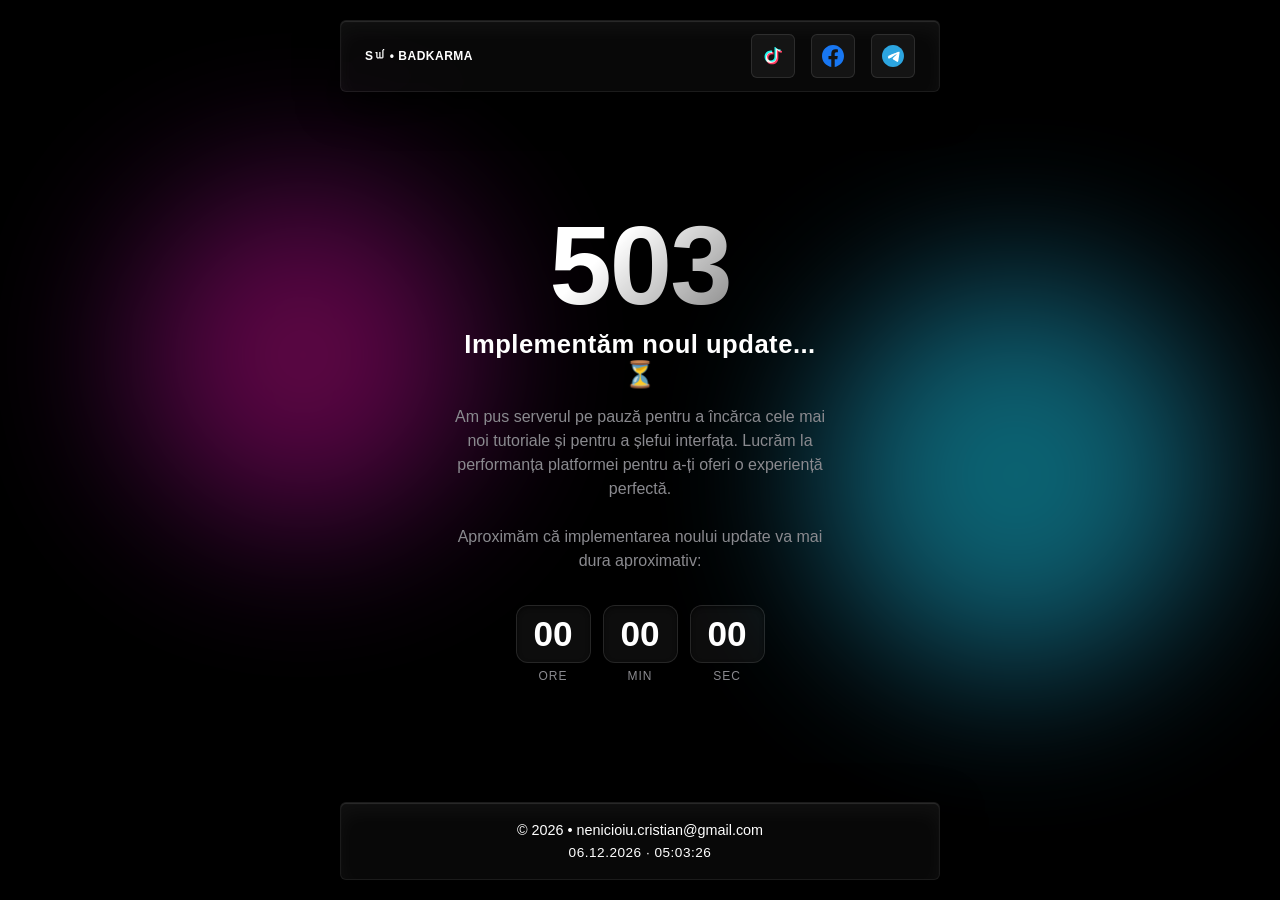
==== commit c5608618: "Add files via upload" ====
--- a/index.html
+++ b/index.html
@@ -1,838 +1,407 @@
 <!DOCTYPE html>
-<html lang="ro" data-theme="dark">
+<html lang="ro">
 <head>
     <meta charset="UTF-8">
-    <meta name="viewport" content="width=device-width, initial-scale=1.0, maximum-scale=1.0, user-scalable=no">
-    <title>Sꪝ • BADKARMA HUB - The Game Maker</title>
-    <link rel="stylesheet" href="style.css">
-    <meta name="apple-mobile-web-app-capable" content="yes">
-    <meta name="apple-mobile-web-app-status-bar-style" content="black-translucent">
-    <meta name="theme-color" content="#050505">
-    
-    <link rel="stylesheet" href="https://cdnjs.cloudflare.com/ajax/libs/font-awesome/6.4.0/css/all.min.css">
-    <link rel="preconnect" href="https://fonts.googleapis.com">
-    <link rel="preconnect" href="https://fonts.gstatic.com" crossorigin>
-    <link href="https://fonts.googleapis.com/css2?family=Poppins:wght=300;400;600;700&display=swap" rel="stylesheet">
-
+    <meta name="viewport" content="width=device-width, initial-scale=1.0">
+    <title>BADKARMA Hub - Lucrări de Mentenanță</title>
+    <style>
+        /* Reset de bază și optimizare AMOLED */
+        * {
+            margin: 0;
+            padding: 0;
+            box-sizing: border-box;
+            font-family: 'Segoe UI', Tahoma, Geneva, Verdana, sans-serif;
+        }
+
+        body {
+            background-color: #000000; /* Deep AMOLED Black */
+            min-height: 100vh;
+            min-height: -webkit-fill-available;
+            display: flex;
+            flex-direction: column;
+            justify-content: space-between; /* Împinge header-ul sus și footer-ul jos */
+            align-items: center;
+            overflow-x: hidden;
+            position: relative;
+            padding: 20px;
+        }
+
+        html {
+            height: -webkit-fill-available;
+        }
+
+        /* Sfere de fundal scalabile */
+        .glow-sphere {
+            position: absolute;
+            border-radius: 50%;
+            filter: blur(80px);
+            opacity: 0.45;
+            z-index: 1;
+            animation: float-spheres 10s infinite alternate ease-in-out;
+        }
+
+        .sphere-1 {
+            width: clamp(200px, 40vw, 350px);
+            height: clamp(200px, 40vw, 350px);
+            background: radial-gradient(circle, #ff007f, #7928ca);
+            top: 20%;
+            left: 10%;
+        }
+
+        .sphere-2 {
+            width: clamp(220px, 45vw, 400px);
+            height: clamp(220px, 45vw, 400px);
+            background: radial-gradient(circle, #00f2fe, #4facfe);
+            bottom: 25%;
+            right: 5%;
+            animation-delay: -5s;
+        }
+
+        /* Stil comun pentru elementele Glassmorphism (Header, Card, Footer) */
+        .glass-effect {
+            background: rgba(255, 255, 255, 0.03);
+            backdrop-filter: blur(20px) saturate(180%);
+            -webkit-backdrop-filter: blur(20px) saturate(180%);
+            border: 1px solid rgba(255, 255, 255, 0.08);
+            box-shadow: 
+                0 10px 40px rgba(0, 0, 0, 0.9),
+                inset 0 1px 1px rgba(255, 255, 255, 0.12),
+                inset 0 10px 20px rgba(255, 255, 255, 0.04);
+        }
+
+        /* HEADER */
+        header {
+            position: relative;
+            z-index: 10;
+            width: 100%;
+            max-width: 600px;
+            padding: 0.8rem 1.5rem;
+            border-radius: 6px;
+            display: flex;
+            justify-content: space-between; /* Împinge logo-ul la stânga și butoanele la dreapta */
+            align-items: center;
+            margin-bottom: 2rem;
+        }
+
+        .header-logo {
+            color: #ffffff;
+            font-size: clamp(0.95rem, 3.5vw, 1.15rem);
+            font-weight: 700;
+            letter-spacing: 0.5px;
+            user-select: none;
+        }
+
+        .header-socials {
+            display: flex;
+            align-items: center;
+            gap: 1rem; /* Spațiere optimă între butoane în partea dreaptă */
+        }
+
+        .social-btn {
+            display: flex;
+            align-items: center;
+            justify-content: center;
+            width: 44px;
+            height: 44px;
+            border-radius: 6px;
+            background: rgba(255, 255, 255, 0.05);
+            border: 1px solid rgba(255, 255, 255, 0.1);
+            transition: transform 0.3s cubic-bezier(0.175, 0.885, 0.32, 1.275), background 0.3s;
+            -webkit-tap-highlight-color: transparent;
+        }
+
+        .social-btn svg {
+            width: 22px;
+            height: 22px;
+        }
+
+        .social-btn:hover {
+            transform: scale(1.15);
+            background: rgba(255, 255, 255, 0.15);
+        }
+
+        .social-btn:active {
+            transform: scale(0.95);
+        }
+
+        /* CARD CENTRAL */
+        .glass-card {
+            position: relative;
+            z-index: 2;
+            width: 100%;
+            max-width: 450px;
+            padding: clamp(2rem, 8vw, 3.5rem) clamp(1.2rem, 5vw, 2.5rem);
+            text-align: center;
+            border-radius: 24px;
+            margin: auto 0;
+            animation: card-float 6s infinite ease-in-out;
+            will-change: transform;
+        }
+
+        /* Elemente Text Card */
+        .error-code {
+            font-size: clamp(4.5rem, 15vw, 7rem);
+            font-weight: 900;
+            line-height: 1;
+            background: linear-gradient(135deg, #ffffff 40%, rgba(255, 255, 255, 0.3));
+            -webkit-background-clip: text;
+            -webkit-text-fill-color: transparent;
+            letter-spacing: -2px;
+            margin-bottom: 0.5rem;
+        }
+
+        .error-title {
+            color: #ffffff;
+            font-size: clamp(1.2rem, 5vw, 1.6rem);
+            font-weight: 600;
+            margin-bottom: 1rem;
+            letter-spacing: 0.5px;
+        }
+
+        .error-message {
+            color: #8a8a8f;
+            font-size: clamp(0.9rem, 3.5vw, 1rem);
+            line-height: 1.5;
+            margin-bottom: clamp(1.5rem, 6vw, 2rem);
+        }
+
+        /* Cronometru integrat */
+        .countdown {
+            display: flex;
+            justify-content: center;
+            gap: 12px;
+            margin-top: 10px;
+        }
+
+        .time-box {
+            display: flex;
+            flex-direction: column;
+            align-items: center;
+            width: clamp(60px, 18vw, 75px);
+        }
+
+        .time-value {
+            font-size: clamp(1.6rem, 5vw, 2.2rem);
+            font-weight: 700;
+            color: #ffffff;
+            background: rgba(255, 255, 255, 0.05);
+            width: 100%;
+            padding: 8px 0;
+            border-radius: 12px;
+            border: 1px solid rgba(255, 255, 255, 0.1);
+            box-shadow: inset 0 2px 4px rgba(0,0,0,0.5);
+            font-variant-numeric: tabular-nums;
+        }
+
+        .time-label {
+            font-size: clamp(0.7rem, 2.5vw, 0.75rem);
+            margin-top: 6px;
+            text-transform: uppercase;
+            letter-spacing: 1px;
+            color: #8a8a8f;
+        }
+
+        /* Butonul de Acasă */
+        .btn-home {
+            display: inline-block;
+            width: clamp(160px, 50%, 220px);
+            padding: 0.9rem 0;
+            color: #ffffff;
+            text-decoration: none;
+            font-weight: 600;
+            font-size: clamp(0.9rem, 3.5vw, 1rem);
+            border-radius: 14px;
+            background: rgba(255, 255, 255, 0.06);
+            border: 1px solid rgba(255, 255, 255, 0.1);
+            transition: all 0.3s cubic-bezier(0.16, 1, 0.3, 1);
+            backdrop-filter: blur(5px);
+            -webkit-tap-highlight-color: transparent;
+        }
+
+        .btn-home:hover {
+            background: #ffffff;
+            color: #000000;
+            box-shadow: 0 0 25px rgba(255, 255, 255, 0.35);
+            transform: translateY(-2px);
+        }
+
+        .btn-home:active {
+            transform: scale(0.97);
+        }
+
+        /* FOOTER */
+        footer {
+            position: relative;
+            z-index: 10;
+            width: 100%;
+            max-width: 600px;
+            padding: 1.2rem 1rem;
+            border-radius: 6px;
+            text-align: center;
+            color: #ffffff;
+            font-size: 0.9rem;
+            display: flex;
+            flex-direction: column;
+            gap: 0.4rem;
+            margin-top: 2rem;
+        }
+
+        footer .live-time {
+            color: #ffffff;
+            font-variant-numeric: tabular-nums;
+            font-size: 0.85rem;
+            letter-spacing: 0.5px;
+        }
+
+        /* Animații */
+        @keyframes card-float {
+            0%, 100% { transform: translateY(0); }
+            50% { transform: translateY(-8px); }
+        }
+
+        @keyframes float-spheres {
+            0% { transform: translate(0, 0) scale(1); }
+            100% { transform: translate(20px, 30px) scale(1.05); }
+        }
+
+        /* Optimizare strictă pentru telefoane în mod Landscape */
+        @media (max-height: 520px) {
+            body {
+                overflow-y: auto;
+                align-items: center;
+                padding: 1rem;
+                justify-content: flex-start;
+            }
+            .glass-card {
+                animation: none;
+                padding: 1.5rem;
+                margin: 1.5rem 0;
+            }
+            header, footer { margin: 0; }
+            .error-code { font-size: 3.5rem; }
+            .error-message { margin-bottom: 1.2rem; }
+            .countdown { margin-top: 5px; }
+        }
+    </style>
 </head>
 <body>
 
-    <header>
-        <div class="nav-container glass-panel">
-            <div class="logo">Sꪝ • BADKARMA HUB</div>
-            <div class="nav-controls">
-    <a href="intent://www.tiktok.com/@baiatu_cu.kia?_r=1&_t=ZN-97f4PeQZv1i#Intent;scheme=https;package=com.android.chrome;end" class="social-btn tiktok" id="btn-tiktok" title="TikTok">
-        <i class="fa-brands fa-tiktok"></i>
-    </a>
-    
-    <a href="intent://www.facebook.com/sw.badkarma#Intent;scheme=https;package=com.android.chrome;end" class="social-btn facebook" id="btn-facebook" title="Facebook">
-        <i class="fa-brands fa-facebook-f"></i>
-    </a>
-    
-    <a href="https://t.me/sw_badkarma" target="_blank" class="social-btn telegram" id="btn-telegram" title="Telegram">
-        <i class="fa-brands fa-telegram"></i>
-    </a>
-
-    <button class="theme-toggle" onclick="toggleTheme()" title="Schimbă Modul">🌓</button>
-    <button class="theme-toggle" onclick="openAboutModal()" title="Despre Aplicație" style="outline: none; box-shadow: none;">
-        <i class="fa-regular fa-circle-question" style="font-size: 1.15rem; color: var(--text-main); transition: transform 0.2s;" onmouseover="this.style.transform='scale(1.15)'" onmouseout="this.style.transform='scale(1)'"></i>
-    </button>
-</div>
-
+    <div class="glow-sphere sphere-1"></div>
+    <div class="glow-sphere sphere-2"></div>
+
+    <header class="glass-effect">
+        <div class="header-logo" style="font-size: 12px;">Sꪝ • BADKARMA</div>
+
+        <div class="header-socials">
+            <a href="https://www.tiktok.com/@baiatu_cu.kia" target="_blank" rel="external" class="social-btn" aria-label="TikTok">
+                <svg viewBox="0 0 24 24" fill="none" xmlns="http://www.w3.org/2000/svg">
+                    <path d="M12.525 2c1.348 0 2.492.545 3.332 1.455A7.838 7.838 0 0 0 20.354 5c.045.717-.112 1.391-.428 2.004a5.358 5.358 0 0 1-3.626-1.503v7.35c0 3.73-3.023 6.753-6.753 6.753C5.817 19.604 2.79 16.58 2.79 12.85c0-3.729 3.027-6.753 6.756-6.753.535 0 1.052.063 1.547.18v2.664a4.137 4.137 0 0 0-1.547-.295c-2.264 0-4.099 1.835-4.099 4.1 0 2.264 1.835 4.1 4.1 4.1 2.263 0 4.1-1.836 4.1-4.1V2h3.278Z" fill="#25F4EE"/>
+                    <path d="M12.525 2c1.348 0 2.492.545 3.332 1.455A7.838 7.838 0 0 0 20.354 5c.045.717-.112 1.391-.428 2.004a5.358 5.358 0 0 1-3.626-1.503v7.35c0 3.73-3.023 6.753-6.753 6.753C5.817 19.604 2.79 16.58 2.79 12.85c0-3.729 3.027-6.753 6.756-6.753.535 0 1.052.063 1.547.18v2.664a4.137 4.137 0 0 0-1.547-.295c-2.264 0-4.099 1.835-4.099 4.1 0 2.264 1.835 4.1 4.1 4.1 2.263 0 4.1-1.836 4.1-4.1V2h3.278Z" fill="#FE2C55" style="mix-blend-mode: lighten; transform: translate(1.5px, 1.5px);"/>
+                </svg>
+            </a>
+            <a href="https://www.facebook.com/sw.badkarma/" target="_blank" rel="external" class="social-btn" aria-label="Facebook">
+                <svg viewBox="0 0 24 24" fill="none" xmlns="http://www.w3.org/2000/svg">
+                    <path d="M24 12.073c0-6.627-5.373-12-12-12s-12 5.373-12 12c0 5.99 4.388 10.954 10.125 11.854v-8.385H7.078v-3.47h3.047V9.43c0-3.007 1.792-4.669 4.533-4.669 1.312 0 2.686.235 2.686.235v2.953H15.83c-1.491 0-1.956.925-1.956 1.874v2.25h3.328l-.532 3.47h-2.796v8.385C19.612 23.027 24 18.062 24 12.073Z" fill="#1877F2"/>
+                </svg>
+            </a>
+            <a href="https://t.me/sw_badkarma" target="_blank" rel="external" class="social-btn" aria-label="Telegram">
+                <svg viewBox="0 0 24 24" fill="none" xmlns="http://www.w3.org/2000/svg">
+                    <path d="M12 24c6.627 0 12-5.373 12-12S18.627 0 12 0 0 5.373 0 12s5.373 12 12 12Z" fill="#2CA5E0"/>
+                    <path d="M5.952 12.316c3.818-1.663 6.364-2.755 7.637-3.277 3.633-1.49 4.389-1.75 4.88-1.759.108-.002.35.025.507.152.132.107.169.252.186.353.018.1.04.329.023.504-.19 2.002-.99 6.726-1.396 8.898-.172.92-.511 1.229-.839 1.259-.713.066-1.255-.471-1.945-.923-1.08-.707-1.692-1.147-2.742-1.838-1.213-.799-.427-1.239.265-1.957.181-.188 3.327-3.052 3.388-3.312.008-.032.015-.152-.057-.215-.072-.064-.178-.042-.255-.025-.109.025-1.85 1.176-5.22 3.45-.494.34-.941.506-1.343.496-.442-.01-.1.293-1.291.683-.487.16-.874.24-.1.161-.645-.213-1.135-.67-1.114-1.267.016-.445.249-.893.696-1.343Z" fill="#FFF"/>
+                </svg>
+            </a>
         </div>
     </header>
 
-    <nav class="tabs-menu">
-        <button class="tab-btn active" onclick="switchTab('page-gunsmith', this)">
-            <i class="fa-solid fa-gun"></i>
-            <span>Gunsmith</span>
-        </button>
-        <button class="tab-btn" onclick="switchTab('page-tutoriale', this)">
-            <i class="fa-solid fa-gamepad"></i>
-            <span>CoD:M</span>
-        </button>
-        <button class="tab-btn" onclick="switchTab('page-calculator-cp', this)">
-            <i class="fa-solid fa-calculator"></i>
-            <span>Calculator CP</span>
-        </button>
-        <button class="tab-btn" onclick="switchTab('page-despre', this)">
-            <i class="fa-solid fa-user"></i>
-            <span>Despre</span>
-        </button>
-    </nav>
-
-    <main id="swipe-zone">
-
-        <section id="page-gunsmith" class="page-content active">
-            <h2 class="page-title">Gunsmith Arme CoD:M</h2>
-            
-            <div class="search-filter-container">
-                <div class="search-wrapper">
-                    <i class="fa-solid fa-magnifying-glass"></i>
-                    <input type="text" id="weaponSearch" class="search-bar" placeholder="Caută o armă..." oninput="filterWeapons()">
-                </div>
-                <div class="filter-buttons" id="filterZone">
-                    <button class="filter-btn active" onclick="filterCategory('all', this)">Toate</button>
-                    <button class="filter-btn" onclick="filterCategory('favorites', this)">⭐ Favorite</button>
-                    <button class="filter-btn" onclick="filterCategory('Asalt', this)">Asalt</button>
-                    <button class="filter-btn" onclick="filterCategory('SMG', this)">SMG</button>
-                    <button class="filter-btn" onclick="filterCategory('LMG', this)">LMG</button>
-                    <button class="filter-btn" onclick="filterCategory('Shotgun', this)">Shotgun</button>
-                    <button class="filter-btn" onclick="filterCategory('Sniper', this)">Sniper</button>
-                    <button class="filter-btn" onclick="filterCategory('Marksman', this)">Marksman</button>
-                </div>
+    <main class="glass-card">
+        <div class="error-code">503</div>
+        <h1 class="error-title">Implementăm noul update... ⏳</h1>
+        <p class="error-message">Am pus serverul pe pauză pentru a încărca cele mai noi tutoriale și pentru a șlefui interfața. Lucrăm la performanța platformei pentru a-ți oferi o experiență perfectă.<br><br>
+        Aproximăm că implementarea noului update va mai dura aproximativ:
+</p>
+        
+        <!-- Cronometrul Adăugat -->
+        <div class="countdown">
+            <div class="time-box">
+                <span class="time-value" id="hours">08</span>
+                <span class="time-label">Ore</span>
             </div>
-            
-            <div id="categoryDescPanel" class="glass-panel category-desc-panel" style="display: none; margin-bottom: 20px; padding: 15px; border-radius: 12px; text-align: center;">
-                <h3 id="categoryTitle" style="margin: 0 0 5px 0; color: #fff; font-size: 1.2rem;"></h3>
-                <p id="categoryText" style="margin: 0; color: #ccc; font-size: 0.9rem; line-height: 1.4;"></p>
+            <div class="time-box">
+                <span class="time-value" id="minutes">00</span>
+                <span class="time-label">Min</span>
             </div>
-
-            <div class="gunsmith-grid" id="weaponsContainer">
-                <div class="weapon-card glass-panel" data-id="ak117" data-type="Asalt" data-dmg="25" data-mob="78" data-acc="62" data-build="AK117-1A2B3C" 
-                     data-attachments-br="Ammunition: | În lucru, Barrel: | În lucru, Laser: | În lucru, Muzzle: | În lucru, Optic: | În lucru, Perk: | În lucru, Rear Grip: | În lucru, Stock: | În lucru, Underbarrel: | În lucru" 
-                     data-attachments-mp="Ammunition: | În lucru, Barrel: | În lucru, Laser: | În lucru, Muzzle: | În lucru, Optic: | În lucru, Perk: | În lucru, Rear Grip: | În lucru, Stock: | În lucru, Underbarrel: | În lucru" onclick="toggleAttachments(this)">
-                    <div class="weapon-title-wrapper"><div class="weapon-title">AK117</div><button class="favorite-btn" onclick="event.stopPropagation(); toggleFavorite(event, 'ak117')"><i class="fa-regular fa-star"></i></button></div>
-                    <div class="weapon-img-placeholder"><img src="AK117.png" alt="AK117" onerror="this.style.display='none'; this.nextElementSibling.style.display='block';"><i class="fa-solid fa-gun" style="opacity: 0.3; display: none;"></i></div>
-                    <div class="weapon-desc">Cadență excelentă de tragere, dominantă în combatul de distanță medie.</div>
-                </div>
-
-                <div class="weapon-card glass-panel" data-id="type19" data-type="Asalt" data-dmg="28" data-mob="74" data-acc="64" data-build="Type19-4A5B" 
-                     data-attachments-br="Ammunition: | În lucru, Barrel: | În lucru, Laser: | În lucru, Muzzle: | În lucru, Optic: | În lucru, Perk: | În lucru, Rear Grip: | În lucru, Stock: | În lucru, Underbarrel: | În lucru" 
-                     data-attachments-mp="Ammunition: | În lucru, Barrel: | În lucru, Laser: | În lucru, Muzzle: | În lucru, Optic: | În lucru, Perk: | În lucru, Rear Grip: | În lucru, Stock: | În lucru, Underbarrel: | În lucru" onclick="toggleAttachments(this)">
-                    <div class="weapon-title-wrapper"><div class="weapon-title">Type 19</div><button class="favorite-btn" onclick="event.stopPropagation(); toggleFavorite(event, 'type19')"><i class="fa-regular fa-star"></i></button></div>
-                    <div class="weapon-img-placeholder"><img src="Type19.png" alt="Type 19" onerror="this.style.display='none'; this.nextElementSibling.style.display='block';"><i class="fa-solid fa-gun" style="opacity: 0.3; display: none;"></i></div>
-                    <div class="weapon-desc">Armă versatilă cu opțiuni multiple de atașamente pentru personalizare maximă.</div>
-                </div>
-
-                <div class="weapon-card glass-panel" data-id="m13" data-type="Asalt" data-dmg="24" data-mob="72" data-acc="56" data-build="M13-2C3D5E" 
-                     data-attachments-br="Ammunition: | În lucru, Barrel: | În lucru, Laser: | În lucru, Muzzle: | În lucru, Optic: | În lucru, Perk: | În lucru, Rear Grip: | În lucru, Stock: | În lucru, Underbarrel: | În lucru" 
-                     data-attachments-mp="Ammunition: | În lucru, Barrel: | În lucru, Laser: | În lucru, Muzzle: | În lucru, Optic: | În lucru, Perk: | În lucru, Rear Grip: | În lucru, Stock: | În lucru, Underbarrel: | În lucru" onclick="toggleAttachments(this)">
-                    <div class="weapon-title-wrapper"><div class="weapon-title">M13</div><button class="favorite-btn" onclick="event.stopPropagation(); toggleFavorite(event, 'm13')"><i class="fa-regular fa-star"></i></button></div>
-                    <div class="weapon-img-placeholder"><img src="M13.png" alt="M13" onerror="this.style.display='none'; this.nextElementSibling.style.display='block';"><i class="fa-solid fa-gun" style="opacity: 0.3; display: none;"></i></div>
-                    <div class="weapon-desc">Cadență de tragere tip SMG cu precizia și raza de acțiune a unei puști de asalt.</div>
-                </div>
-
-                <div class="weapon-card glass-panel" data-id="ak47" data-type="Asalt" data-dmg="33" data-mob="65" data-acc="67" data-build="AK47-1B5C" 
-                     data-attachments-br="Ammunition: | În lucru, Barrel: | În lucru, Laser: | În lucru, Muzzle: | În lucru, Optic: | În lucru, Perk: | În lucru, Rear Grip: | În lucru, Stock: | În lucru, Underbarrel: | În lucru" 
-                     data-attachments-mp="Ammunition: | În lucru, Barrel: | În lucru, Laser: | În lucru, Muzzle: | În lucru, Optic: | În lucru, Perk: | În lucru, Rear Grip: | În lucru, Stock: | În lucru, Underbarrel: | În lucru" onclick="toggleAttachments(this)">
-                    <div class="weapon-title-wrapper"><div class="weapon-title">AK-47</div><button class="favorite-btn" onclick="event.stopPropagation(); toggleFavorite(event, 'ak47')"><i class="fa-regular fa-star"></i></button></div>
-                    <div class="weapon-img-placeholder"><img src="AK47.png" alt="AK-47" onerror="this.style.display='none'; this.nextElementSibling.style.display='block';"><i class="fa-solid fa-gun" style="opacity: 0.3; display: none;"></i></div>
-                    <div class="weapon-desc">Daune devastatoare per glonț. Clasic, puternic și extrem de stabil la distanță.</div>
-                </div>
-
-                <div class="weapon-card glass-panel" data-id="grau" data-type="Asalt" data-dmg="27" data-mob="72" data-acc="61" data-build="Grau-1A3C4E5F" 
-                     data-attachments-br="Ammunition: | În lucru, Barrel: | În lucru, Laser: | În lucru, Muzzle: | În lucru, Optic: | În lucru, Perk: | În lucru, Rear Grip: | În lucru, Stock: | În lucru, Underbarrel: | În lucru" 
-                     data-attachments-mp="Ammunition: | În lucru, Barrel: | În lucru, Laser: | În lucru, Muzzle: | În lucru, Optic: | În lucru, Perk: | În lucru, Rear Grip: | În lucru, Stock: | În lucru, Underbarrel: | În lucru" onclick="toggleAttachments(this)">
-                    <div class="weapon-title-wrapper"><div class="weapon-title">Grau 5.56</div><button class="favorite-btn" onclick="event.stopPropagation(); toggleFavorite(event, 'grau')"><i class="fa-regular fa-star"></i></button></div>
-                    <div class="weapon-img-placeholder"><img src="Grau5.56.png" alt="Grau" onerror="this.style.display='none'; this.nextElementSibling.style.display='block';"><i class="fa-solid fa-gun" style="opacity: 0.3; display: none;"></i></div>
-                    <div class="weapon-desc">Echilibru perfect între control și viteză. Cea mai stabilă în meta.</div>
-                </div>
-
-                <div class="weapon-card glass-panel" data-id="krig6" data-type="Asalt" data-dmg="30" data-mob="69" data-acc="62" data-build="Krig-3A5C9E" 
-                     data-attachments-br="Ammunition: | În lucru, Barrel: | În lucru, Laser: | În lucru, Muzzle: | În lucru, Optic: | În lucru, Perk: | În lucru, Rear Grip: | În lucru, Stock: | În lucru, Underbarrel: | În lucru" 
-                     data-attachments-mp="Ammunition: | În lucru, Barrel: | În lucru, Laser: | În lucru, Muzzle: | În lucru, Optic: | În lucru, Perk: | În lucru, Rear Grip: | În lucru, Stock: | În lucru, Underbarrel: | În lucru" onclick="toggleAttachments(this)">
-                    <div class="weapon-title-wrapper"><div class="weapon-title">Krig 6</div><button class="favorite-btn" onclick="event.stopPropagation(); toggleFavorite(event, 'krig6')"><i class="fa-regular fa-star"></i></button></div>
-                    <div class="weapon-img-placeholder"><img src="Krig-6.png" alt="Krig 6" onerror="this.style.display='none'; this.nextElementSibling.style.display='block';"><i class="fa-solid fa-gun" style="opacity: 0.3; display: none;"></i></div>
-                    <div class="weapon-desc">Foarte consistentă pe hărțile medii. Time-to-kill competitiv.</div>
-                </div>
-
-                <div class="weapon-card glass-panel" data-id="bp50" data-type="Asalt" data-dmg="26" data-mob="76" data-acc="59" data-build="BP50-1B2F" 
-                     data-attachments-br="Ammunition: | În lucru, Barrel: | În lucru, Laser: | În lucru, Muzzle: | În lucru, Optic: | În lucru, Perk: | În lucru, Rear Grip: | În lucru, Stock: | În lucru, Underbarrel: | În lucru" 
-                     data-attachments-mp="Ammunition: | În lucru, Barrel: | În lucru, Laser: | În lucru, Muzzle: | În lucru, Optic: | În lucru, Perk: | În lucru, Rear Grip: | În lucru, Stock: | În lucru, Underbarrel: | În lucru" onclick="toggleAttachments(this)">
-                    <div class="weapon-title-wrapper"><div class="weapon-title">BP50</div><button class="favorite-btn" onclick="event.stopPropagation(); toggleFavorite(event, 'bp50')"><i class="fa-regular fa-star"></i></button></div>
-                    <div class="weapon-img-placeholder"><img src="BP50.png" alt="BP50" onerror="this.style.display='none'; this.nextElementSibling.style.display='block';"><i class="fa-solid fa-gun" style="opacity: 0.3; display: none;"></i></div>
-                    <div class="weapon-desc">Mobilitate fulgerătoare și un design bullpup ideal pentru stilul agresiv.</div>
-                </div>
-
-                <div class="weapon-card glass-panel" data-id="kilo" data-type="Asalt" data-dmg="29" data-mob="68" data-acc="57" data-build="Kilo-2B3C4D5F" 
-                     data-attachments-br="Ammunition: | În lucru, Barrel: | În lucru, Laser: | În lucru, Muzzle: | În lucru, Optic: | În lucru, Perk: | În lucru, Rear Grip: | În lucru, Stock: | În lucru, Underbarrel: | În lucru" 
-                     data-attachments-mp="Ammunition: | În lucru, Barrel: | În lucru, Laser: | În lucru, Muzzle: | În lucru, Optic: | În lucru, Perk: | În lucru, Rear Grip: | În lucru, Stock: | În lucru, Underbarrel: | În lucru" onclick="toggleAttachments(this)">
-                    <div class="weapon-title-wrapper"><div class="weapon-title">Kilo 141</div><button class="favorite-btn" onclick="event.stopPropagation(); toggleFavorite(event, 'kilo')"><i class="fa-regular fa-star"></i></button></div>
-                    <div class="weapon-img-placeholder"><img src="Kilo141.png" alt="Kilo 141" onerror="this.style.display='none'; this.nextElementSibling.style.display='block';"><i class="fa-solid fa-gun" style="opacity: 0.3; display: none;"></i></div>
-                    <div class="weapon-desc">Control excelent al reculului pentru distanțe medii și lungi.</div>
-                </div>
-
-                <div class="weapon-card glass-panel" data-id="xm4" data-type="Asalt" data-dmg="28" data-mob="71" data-acc="60" data-build="XM4-9A2C" 
-                     data-attachments-br="Ammunition: | În lucru, Barrel: | În lucru, Laser: | În lucru, Muzzle: | În lucru, Optic: | În lucru, Perk: | În lucru, Rear Grip: | În lucru, Stock: | În lucru, Underbarrel: | În lucru" 
-                     data-attachments-mp="Ammunition: | În lucru, Barrel: | În lucru, Laser: | În lucru, Muzzle: | În lucru, Optic: | În lucru, Perk: | În lucru, Rear Grip: | În lucru, Stock: | În lucru, Underbarrel: | În lucru" onclick="toggleAttachments(this)">
-                    <div class="weapon-title-wrapper"><div class="weapon-title">XM4</div><button class="favorite-btn" onclick="event.stopPropagation(); toggleFavorite(event, 'xm4')"><i class="fa-regular fa-star"></i></button></div>
-                    <div class="weapon-img-placeholder"><img src="XM4.png" alt="XM4" onerror="this.style.display='none'; this.nextElementSibling.style.display='block';"><i class="fa-solid fa-gun" style="opacity: 0.3; display: none;"></i></div>
-                    <div class="weapon-desc">Armă clasică, adaptabilă la orice tip de scenariu pe câmpul de luptă.</div>
-                </div>
-
-                <div class="weapon-card glass-panel" data-id="asval" data-type="Asalt" data-dmg="28" data-mob="80" data-acc="44" data-build="ASVAL-3A" 
-                     data-attachments-br="Ammunition: | În lucru, Barrel: | În lucru, Laser: | În lucru, Muzzle: | În lucru, Optic: | În lucru, Perk: | În lucru, Rear Grip: | În lucru, Stock: | În lucru, Underbarrel: | În lucru" 
-                     data-attachments-mp="Ammunition: | În lucru, Barrel: | În lucru, Laser: | În lucru, Muzzle: | În lucru, Optic: | În lucru, Perk: | În lucru, Rear Grip: | În lucru, Stock: | În lucru, Underbarrel: | În lucru" onclick="toggleAttachments(this)">
-                    <div class="weapon-title-wrapper"><div class="weapon-title">AS-VAL</div><button class="favorite-btn" onclick="event.stopPropagation(); toggleFavorite(event, 'asval')"><i class="fa-regular fa-star"></i></button></div>
-                    <div class="weapon-img-placeholder"><img src="AS-VAL.png" alt="AS-VAL" onerror="this.style.display='none'; this.nextElementSibling.style.display='block';"><i class="fa-solid fa-gun" style="opacity: 0.3; display: none;"></i></div>
-                    <div class="weapon-desc">Silențiator integrat nativ și mobilitate de SMG ideală pentru flancări intense.</div>
-                </div>
-
-                <div class="weapon-card glass-panel" data-id="asm10" data-type="Asalt" data-dmg="34" data-mob="61" data-acc="63" data-build="ASM10-2B" 
-                     data-attachments-br="Ammunition: | În lucru, Barrel: | În lucru, Laser: | În lucru, Muzzle: | În lucru, Optic: | În lucru, Perk: | În lucru, Rear Grip: | În lucru, Stock: | În lucru, Underbarrel: | În lucru" 
-                     data-attachments-mp="Ammunition: | În lucru, Barrel: | În lucru, Laser: | În lucru, Muzzle: | În lucru, Optic: | În lucru, Perk: | În lucru, Rear Grip: | În lucru, Stock: | În lucru, Underbarrel: | În lucru" onclick="toggleAttachments(this)">
-                    <div class="weapon-title-wrapper"><div class="weapon-title">ASM10</div><button class="favorite-btn" onclick="event.stopPropagation(); toggleFavorite(event, 'asm10')"><i class="fa-regular fa-star"></i></button></div>
-                    <div class="weapon-img-placeholder"><img src="ASM10.png" alt="ASM10" onerror="this.style.display='none'; this.nextElementSibling.style.display='block';"><i class="fa-solid fa-gun" style="opacity: 0.3; display: none;"></i></div>
-                    <div class="weapon-desc">Primele trei gloanțe trase au o cadență accelerată pentru eliminări instantanee.</div>
-                </div>
-
-                <div class="weapon-card glass-panel" data-id="cr56" data-type="Asalt" data-dmg="25" data-mob="70" data-acc="58" data-build="CR56-1A" 
-                     data-attachments-br="Ammunition: | În lucru, Barrel: | În lucru, Laser: | În lucru, Muzzle: | În lucru, Optic: | În lucru, Perk: | În lucru, Rear Grip: | În lucru, Stock: | În lucru, Underbarrel: | În lucru" 
-                     data-attachments-mp="Ammunition: | În lucru, Barrel: | În lucru, Laser: | În lucru, Muzzle: | În lucru, Optic: | În lucru, Perk: | În lucru, Rear Grip: | În lucru, Stock: | În lucru, Underbarrel: | În lucru" onclick="toggleAttachments(this)">
-                    <div class="weapon-title-wrapper"><div class="weapon-title">CR-56 AMAX</div><button class="favorite-btn" onclick="event.stopPropagation(); toggleFavorite(event, 'cr56')"><i class="fa-regular fa-star"></i></button></div>
-                    <div class="weapon-img-placeholder"><img src="CR-56.png" alt="CR-56" onerror="this.style.display='none'; this.nextElementSibling.style.display='block';"><i class="fa-solid fa-gun" style="opacity: 0.3; display: none;"></i></div>
-                    <div class="weapon-desc">Recul liniar ușor de controlat și un profil de daune solid pe distanțe medii.</div>
-                </div>
-
-                <div class="weapon-card glass-panel" data-id="drh" data-type="Asalt" data-dmg="32" data-mob="67" data-acc="59" data-build="DRH-3C7F" 
-                     data-attachments-br="Ammunition: | În lucru, Barrel: | În lucru, Laser: | În lucru, Muzzle: | În lucru, Optic: | În lucru, Perk: | În lucru, Rear Grip: | În lucru, Stock: | În lucru, Underbarrel: | În lucru" 
-                     data-attachments-mp="Ammunition: | În lucru, Barrel: | În lucru, Laser: | În lucru, Muzzle: | În lucru, Optic: | În lucru, Perk: | În lucru, Rear Grip: | În lucru, Stock: | În lucru, Underbarrel: | În lucru" onclick="toggleAttachments(this)">
-                    <div class="weapon-title-wrapper"><div class="weapon-title">DR-H</div><button class="favorite-btn" onclick="event.stopPropagation(); toggleFavorite(event, 'drh')"><i class="fa-regular fa-star"></i></button></div>
-                    <div class="weapon-img-placeholder"><img src="DR-H.png" alt="DR-H" onerror="this.style.display='none'; this.nextElementSibling.style.display='block';"><i class="fa-solid fa-gun" style="opacity: 0.3; display: none;"></i></div>
-                    <div class="weapon-desc">Încărcătorul OTM crește masiv daunele aplicate la nivelul corpului superior.</div>
-                </div>
-
-                <div class="weapon-card glass-panel" data-id="hbra3" data-type="Asalt" data-dmg="26" data-mob="71" data-acc="55" data-build="HBR-4A" 
-                     data-attachments-br="Ammunition: | În lucru, Barrel: | În lucru, Laser: | În lucru, Muzzle: | În lucru, Optic: | În lucru, Perk: | În lucru, Rear Grip: | În lucru, Stock: | În lucru, Underbarrel: | În lucru" 
-                     data-attachments-mp="Ammunition: | În lucru, Barrel: | În lucru, Laser: | În lucru, Muzzle: | În lucru, Optic: | În lucru, Perk: | În lucru, Rear Grip: | În lucru, Stock: | În lucru, Underbarrel: | În lucru" onclick="toggleAttachments(this)">
-                    <div class="weapon-title-wrapper"><div class="weapon-title">HBRa3</div><button class="favorite-btn" onclick="event.stopPropagation(); toggleFavorite(event, 'hbra3')"><i class="fa-regular fa-star"></i></button></div>
-                    <div class="weapon-img-placeholder"><img src="HBRa3.png" alt="HBRa3" onerror="this.style.display='none'; this.nextElementSibling.style.display='block';"><i class="fa-solid fa-gun" style="opacity: 0.3; display: none;"></i></div>
-                    <div class="weapon-desc">Foarte iertătoare în utilizare datorită unui recul predictibil în primele secunde.</div>
-                </div>
-
-                <div class="weapon-card glass-panel" data-id="kn44" data-type="Asalt" data-dmg="26" data-mob="69" data-acc="60" data-build="KN44-2D" 
-                     data-attachments-br="Ammunition: | În lucru, Barrel: | În lucru, Laser: | În lucru, Muzzle: | În lucru, Optic: | În lucru, Perk: | În lucru, Rear Grip: | În lucru, Stock: | În lucru, Underbarrel: | În lucru" 
-                     data-attachments-mp="Ammunition: | În lucru, Barrel: | În lucru, Laser: | În lucru, Muzzle: | În lucru, Optic: | În lucru, Perk: | În lucru, Rear Grip: | În lucru, Stock: | În lucru, Underbarrel: | În lucru" onclick="toggleAttachments(this)">
-                    <div class="weapon-title-wrapper"><div class="weapon-title">KN-44</div><button class="favorite-btn" onclick="event.stopPropagation(); toggleFavorite(event, 'kn44')"><i class="fa-regular fa-star"></i></button></div>
-                    <div class="weapon-img-placeholder"><img src="KN44.png" alt="KN-44" onerror="this.style.display='none'; this.nextElementSibling.style.display='block';"><i class="fa-solid fa-gun" style="opacity: 0.3; display: none;"></i></div>
-                    <div class="weapon-desc">O opțiune excelentă și flexibilă pentru eliminări constante la semi-distanță.</div>
-                </div>
-
-                <div class="weapon-card glass-panel" data-id="lk24" data-type="Asalt" data-dmg="28" data-mob="63" data-acc="68" data-build="LK24-3B5C7D9E" 
-                     data-attachments-br="Ammunition: | În lucru, Barrel: | În lucru, Laser: | În lucru, Muzzle: | În lucru, Optic: | În lucru, Perk: | În lucru, Rear Grip: | În lucru, Stock: | În lucru, Underbarrel: | În lucru" 
-                     data-attachments-mp="Ammunition: | În lucru, Barrel: | În lucru, Laser: | În lucru, Muzzle: | În lucru, Optic: | În lucru, Perk: | În lucru, Rear Grip: | În lucru, Stock: | În lucru, Underbarrel: | În lucru" onclick="toggleAttachments(this)">
-                    <div class="weapon-title-wrapper"><div class="weapon-title">LK24</div><button class="favorite-btn" onclick="event.stopPropagation(); toggleFavorite(event, 'lk24')"><i class="fa-regular fa-star"></i></button></div>
-                    <div class="weapon-img-placeholder"><img src="LK24.png" alt="LK24" onerror="this.style.display='none'; this.nextElementSibling.style.display='block';"><i class="fa-solid fa-gun" style="opacity: 0.3; display: none;"></i></div>
-                    <div class="weapon-desc">Precizie chirurgicală de la distanță. Recomandată pentru passive play.</div>
-                </div>
-
-                <div class="weapon-card glass-panel" data-id="m4" data-type="Asalt" data-dmg="24" data-mob="73" data-acc="61" data-build="M4-1A2B" 
-                     data-attachments-br="Ammunition: | În lucru, Barrel: | În lucru, Laser: | În lucru, Muzzle: | În lucru, Optic: | În lucru, Perk: | În lucru, Rear Grip: | În lucru, Stock: | În lucru, Underbarrel: | În lucru" 
-                     data-attachments-mp="Ammunition: | În lucru, Barrel: | În lucru, Laser: | În lucru, Muzzle: | În lucru, Optic: | În lucru, Perk: | În lucru, Rear Grip: | În lucru, Stock: | În lucru, Underbarrel: | În lucru" onclick="toggleAttachments(this)">
-                    <div class="weapon-title-wrapper"><div class="weapon-title">M4</div><button class="favorite-btn" onclick="event.stopPropagation(); toggleFavorite(event, 'm4')"><i class="fa-regular fa-star"></i></button></div>
-                    <div class="weapon-img-placeholder"><img src="M4.png" alt="M4" onerror="this.style.display='none'; this.nextElementSibling.style.display='block';"><i class="fa-solid fa-gun" style="opacity: 0.3; display: none;"></i></div>
-                    <div class="weapon-desc">Arma de bază ideală, cu un comportament liniar și recul minim controlabil.</div>
-                </div>
-
-                <div class="weapon-card glass-panel" data-id="m16" data-type="Asalt" data-dmg="30" data-mob="66" data-acc="69" data-build="M16-9B" 
-                     data-attachments-br="Ammunition: | În lucru, Barrel: | În lucru, Laser: | În lucru, Muzzle: | În lucru, Optic: | În lucru, Perk: | În lucru, Rear Grip: | În lucru, Stock: | În lucru, Underbarrel: | În lucru" 
-                     data-attachments-mp="Ammunition: | În lucru, Barrel: | În lucru, Laser: | În lucru, Muzzle: | În lucru, Optic: | În lucru, Perk: | În lucru, Rear Grip: | În lucru, Stock: | În lucru, Underbarrel: | În lucru" onclick="toggleAttachments(this)">
-                    <div class="weapon-title-wrapper"><div class="weapon-title">M16</div><button class="favorite-btn" onclick="event.stopPropagation(); toggleFavorite(event, 'm16')"><i class="fa-regular fa-star"></i></button></div>
-                    <div class="weapon-img-placeholder"><img src="M16.png" alt="M16" onerror="this.style.display='none'; this.nextElementSibling.style.display='block';"><i class="fa-solid fa-gun" style="opacity: 0.3; display: none;"></i></div>
-                    <div class="weapon-desc">Tragere în rafală de 3 gloanțe ucigătoare, sau automată completă cu perk dedicat.</div>
-                </div>
-
-                <div class="weapon-card glass-panel" data-id="manowar" data-type="Asalt" data-dmg="37" data-mob="59" data-acc="65" data-build="MNW-1C" 
-                     data-attachments-br="Ammunition: | În lucru, Barrel: | În lucru, Laser: | În lucru, Muzzle: | În lucru, Optic: | În lucru, Perk: | În lucru, Rear Grip: | În lucru, Stock: | În lucru, Underbarrel: | În lucru" 
-                     data-attachments-mp="Ammunition: | În lucru, Barrel: | În lucru, Laser: | În lucru, Muzzle: | În lucru, Optic: | În lucru, Perk: | În lucru, Rear Grip: | În lucru, Stock: | În lucru, Underbarrel: | În lucru" onclick="toggleAttachments(this)">
-                    <div class="weapon-title-wrapper"><div class="weapon-title">Man-O-War</div><button class="favorite-btn" onclick="event.stopPropagation(); toggleFavorite(event, 'manowar')"><i class="fa-regular fa-star"></i></button></div>
-                    <div class="weapon-img-placeholder"><img src="MaNoWaR.png" alt="Man-O-War" onerror="this.style.display='none'; this.nextElementSibling.style.display='block';"><i class="fa-solid fa-gun" style="opacity: 0.3; display: none;"></i></div>
-                    <div class="weapon-desc">Cea mai mare forță de impact la distanță lungă în schimbul unei cadențe scăzute.</div>
-                </div>
-
-                <div class="weapon-card glass-panel" data-id="type25" data-type="Asalt" data-dmg="24" data-mob="77" data-acc="49" data-build="T25-2B" 
-                     data-attachments-br="Ammunition: | În lucru, Barrel: | În lucru, Laser: | În lucru, Muzzle: | În lucru, Optic: | În lucru, Perk: | În lucru, Rear Grip: | În lucru, Stock: | În lucru, Underbarrel: | În lucru" 
-                     data-attachments-mp="Ammunition: | În lucru, Barrel: | În lucru, Laser: | În lucru, Muzzle: | În lucru, Optic: | În lucru, Perk: | În lucru, Rear Grip: | În lucru, Stock: | În lucru, Underbarrel: | În lucru" onclick="toggleAttachments(this)">
-                    <div class="weapon-title-wrapper"><div class="weapon-title">Type 25</div><button class="favorite-btn" onclick="event.stopPropagation(); toggleFavorite(event, 'type25')"><i class="fa-regular fa-star"></i></button></div>
-                    <div class="weapon-img-placeholder"><img src="Type25.png" alt="Type 25" onerror="this.style.display='none'; this.nextElementSibling.style.display='block';"><i class="fa-solid fa-gun" style="opacity: 0.3; display: none;"></i></div>
-                    <div class="weapon-desc">Cadență de tragere explozivă perfectă pentru duelurile din zonele urbane strânse.</div>
-                </div>
-
-                <div class="weapon-card glass-panel" data-id="switchblade" data-type="SMG" data-dmg="27" data-mob="85" data-acc="48" data-build="SX9-1A3F" 
-                     data-attachments-br="Ammunition: | În lucru, Barrel: | În lucru, Laser: | În lucru, Muzzle: | În lucru, Optic: | În lucru, Perk: | În lucru, Rear Grip: | În lucru, Stock: | În lucru, Underbarrel: | În lucru" 
-                     data-attachments-mp="Ammunition: | În lucru, Barrel: | În lucru, Laser: | În lucru, Muzzle: | În lucru, Optic: | În lucru, Perk: | În lucru, Rear Grip: | În lucru, Stock: | În lucru, Underbarrel: | În lucru" onclick="toggleAttachments(this)">
-                    <div class="weapon-title-wrapper"><div class="weapon-title">Switchblade X9</div><button class="favorite-btn" onclick="event.stopPropagation(); toggleFavorite(event, 'switchblade')"><i class="fa-regular fa-star"></i></button></div>
-                    <div class="weapon-img-placeholder"><img src="SwitchBlade.png" alt="Switchblade" onerror="this.style.display='none'; this.nextElementSibling.style.display='block';"><i class="fa-solid fa-gun" style="opacity: 0.3; display: none;"></i></div>
-                    <div class="weapon-desc">Mobilitate letală și viteză ADS remarcabilă pentru un stil de joc extrem de agresiv.</div>
-                </div>
-
-                <div class="weapon-card glass-panel" data-id="fennec" data-type="SMG" data-dmg="23" data-mob="88" data-acc="31" data-build="Fennec-2A4B8C9D" 
-                     data-attachments-br="Ammunition: | În lucru, Barrel: | În lucru, Laser: | În lucru, Muzzle: | În lucru, Optic: | În lucru, Perk: | În lucru, Rear Grip: | În lucru, Stock: | În lucru, Underbarrel: | În lucru" 
-                     data-attachments-mp="Ammunition: | În lucru, Barrel: | În lucru, Laser: | În lucru, Muzzle: | În lucru, Optic: | În lucru, Perk: | În lucru, Rear Grip: | În lucru, Stock: | În lucru, Underbarrel: | În lucru" onclick="toggleAttachments(this)">
-                    <div class="weapon-title-wrapper"><div class="weapon-title">Fennec</div><button class="favorite-btn" onclick="event.stopPropagation(); toggleFavorite(event, 'fennec')"><i class="fa-regular fa-star"></i></button></div>
-                    <div class="weapon-img-placeholder"><img src="Fennec.png" alt="Fennec" onerror="this.style.display='none'; this.nextElementSibling.style.display='block';"><i class="fa-solid fa-gun" style="opacity: 0.3; display: none;"></i></div>
-                    <div class="weapon-desc">Cadență de tragere extrem de rapidă. Excelentă pentru spații închise.</div>
-                </div>
-
-                <div class="weapon-card glass-panel" data-id="agr556" data-type="SMG" data-dmg="26" data-mob="74" data-acc="55" data-build="AGR-5B7C" 
-                     data-attachments-br="Ammunition: | În lucru, Barrel: | În lucru, Laser: | În lucru, Muzzle: | În lucru, Optic: | În lucru, Perk: | În lucru, Rear Grip: | În lucru, Stock: | În lucru, Underbarrel: | În lucru" 
-                     data-attachments-mp="Ammunition: | În lucru, Barrel: | În lucru, Laser: | În lucru, Muzzle: | În lucru, Optic: | În lucru, Perk: | În lucru, Rear Grip: | În lucru, Stock: | În lucru, Underbarrel: | În lucru" onclick="toggleAttachments(this)">
-                    <div class="weapon-title-wrapper"><div class="weapon-title">AGR 556</div><button class="favorite-btn" onclick="event.stopPropagation(); toggleFavorite(event, 'agr556')"><i class="fa-regular fa-star"></i></button></div>
-                    <div class="weapon-img-placeholder"><img src="AGR556.png" alt="AGR 556" onerror="this.style.display='none'; this.nextElementSibling.style.display='block';"><i class="fa-solid fa-gun" style="opacity: 0.3; display: none;"></i></div>
-                    <div class="weapon-desc">Performanță hibridă stabilă, cu calibru modificat pentru eficiență sporită.</div>
-                </div>
-
-                <div class="weapon-card glass-panel" data-id="cbr4" data-type="SMG" data-dmg="24" data-mob="82" data-acc="43" data-build="CBR4-5A6B7C1D" 
-                     data-attachments-br="Ammunition: | În lucru, Barrel: | În lucru, Laser: | În lucru, Muzzle: | În lucru, Optic: | În lucru, Perk: | În lucru, Rear Grip: | În lucru, Stock: | În lucru, Underbarrel: | În lucru" 
-                     data-attachments-mp="Ammunition: | În lucru, Barrel: | În lucru, Laser: | În lucru, Muzzle: | În lucru, Optic: | În lucru, Perk: | În lucru, Rear Grip: | În lucru, Stock: | În lucru, Underbarrel: | În lucru" onclick="toggleAttachments(this)">
-                    <div class="weapon-title-wrapper"><div class="weapon-title">CBR4</div><button class="favorite-btn" onclick="event.stopPropagation(); toggleFavorite(event, 'cbr4')"><i class="fa-regular fa-star"></i></button></div>
-                    <div class="weapon-img-placeholder"><img src="CBR4.png" alt="CBR4" onerror="this.style.display='none'; this.nextElementSibling.style.display='block';"><i class="fa-solid fa-gun" style="opacity: 0.3; display: none;"></i></div>
-                    <div class="weapon-desc">Configurație agresivă de SMG pentru stil de joc rapid. Strafe speed mărit.</div>
-                </div>
-
-                <div class="weapon-card glass-panel" data-id="mx9" data-type="SMG" data-dmg="25" data-mob="86" data-acc="40" data-build="MX9-1A" 
-                     data-attachments-br="Ammunition: | În lucru, Barrel: | În lucru, Laser: | În lucru, Muzzle: | În lucru, Optic: | În lucru, Perk: | În lucru, Rear Grip: | În lucru, Stock: | În lucru, Underbarrel: | În lucru" 
-                     data-attachments-mp="Ammunition: | În lucru, Barrel: | În lucru, Laser: | În lucru, Muzzle: | În lucru, Optic: | În lucru, Perk: | În lucru, Rear Grip: | În lucru, Stock: | În lucru, Underbarrel: | În lucru" onclick="toggleAttachments(this)">
-                    <div class="weapon-title-wrapper"><div class="weapon-title">MX9</div><button class="favorite-btn" onclick="event.stopPropagation(); toggleFavorite(event, 'mx9')"><i class="fa-regular fa-star"></i></button></div>
-                    <div class="weapon-img-placeholder"><img src="MX9.png" alt="MX9" onerror="this.style.display='none'; this.nextElementSibling.style.display='block';"><i class="fa-solid fa-gun" style="opacity: 0.3; display: none;"></i></div>
-                    <div class="weapon-desc">Daune superioare în combat de proximitate instantaneu și reîncărcare dinamică.</div>
-                </div>
-
-                <div class="weapon-card glass-panel" data-id="pp19bizon" data-type="SMG" data-dmg="26" data-mob="80" data-acc="52" data-build="PP19-3C" 
-                     data-attachments-br="Ammunition: | În lucru, Barrel: | În lucru, Laser: | În lucru, Muzzle: | În lucru, Optic: | În lucru, Perk: | În lucru, Rear Grip: | În lucru, Stock: | În lucru, Underbarrel: | În lucru" 
-                     data-attachments-mp="Ammunition: | În lucru, Barrel: | În lucru, Laser: | În lucru, Muzzle: | În lucru, Optic: | În lucru, Perk: | În lucru, Rear Grip: | În lucru, Stock: | În lucru, Underbarrel: | În lucru" onclick="toggleAttachments(this)">
-                    <div class="weapon-title-wrapper"><div class="weapon-title">PP19 Bizon</div><button class="favorite-btn" onclick="event.stopPropagation(); toggleFavorite(event, 'pp19bizon')"><i class="fa-regular fa-star"></i></button></div>
-                    <div class="weapon-img-placeholder"><img src="PP19-Bizon.png" alt="PP19 Bizon" onerror="this.style.display='none'; this.nextElementSibling.style.display='block';"><i class="fa-solid fa-gun" style="opacity: 0.3; display: none;"></i></div>
-                    <div class="weapon-desc">Capacitate masivă a încărcătorului nativ; oferă un control total fără reîncărcări dese.</div>
-                </div>
-
-                <div class="weapon-card glass-panel" data-id="qq9" data-type="SMG" data-dmg="25" data-mob="83" data-acc="40" data-build="QQ9-1B2C5D8F" 
-                     data-attachments-br="Ammunition: | În lucru, Barrel: | În lucru, Laser: | În lucru, Muzzle: | În lucru, Optic: | În lucru, Perk: | În lucru, Rear Grip: | În lucru, Stock: | În lucru, Underbarrel: | În lucru" 
-                     data-attachments-mp="Ammunition: | În lucru, Barrel: | În lucru, Laser: | În lucru, Muzzle: | În lucru, Optic: | În lucru, Perk: | În lucru, Rear Grip: | În lucru, Stock: | În lucru, Underbarrel: | În lucru" onclick="toggleAttachments(this)">
-                    <div class="weapon-title-wrapper"><div class="weapon-title">QQ9</div><button class="favorite-btn" onclick="event.stopPropagation(); toggleFavorite(event, 'qq9')"><i class="fa-regular fa-star"></i></button></div>
-                    <div class="weapon-img-placeholder"><img src="QQ9.png" alt="QQ9" onerror="this.style.display='none'; this.nextElementSibling.style.display='block';"><i class="fa-solid fa-gun" style="opacity: 0.3; display: none;"></i></div>
-                    <div class="weapon-desc">Clasicul SMG rapid. O opțiune stabilă de atac la distanțe foarte scurte.</div>
-                </div>
-
-                <div class="weapon-card glass-panel" data-id="razorback" data-type="SMG" data-dmg="27" data-mob="75" data-acc="58" data-build="RZB-4E" 
-                     data-attachments-br="Ammunition: | În lucru, Barrel: | În lucru, Laser: | În lucru, Muzzle: | În lucru, Optic: | În lucru, Perk: | În lucru, Rear Grip: | În lucru, Stock: | În lucru, Underbarrel: | În lucru" 
-                     data-attachments-mp="Ammunition: | În lucru, Barrel: | În lucru, Laser: | În lucru, Muzzle: | În lucru, Optic: | În lucru, Perk: | În lucru, Rear Grip: | În lucru, Stock: | În lucru, Underbarrel: | În lucru" onclick="toggleAttachments(this)">
-                    <div class="weapon-title-wrapper"><div class="weapon-title">Razorback</div><button class="favorite-btn" onclick="event.stopPropagation(); toggleFavorite(event, 'razorback')"><i class="fa-regular fa-star"></i></button></div>
-                    <div class="weapon-img-placeholder"><img src="Razorback.png" alt="Razorback" onerror="this.style.display='none'; this.nextElementSibling.style.display='block';"><i class="fa-solid fa-gun" style="opacity: 0.3; display: none;"></i></div>
-                    <div class="weapon-desc">Cu perk-ul Rapid Fire devine letală, combinând stabilitatea cu un TTK redus.</div>
-                </div>
-
-                <div class="weapon-card glass-panel" data-id="rus79u" data-type="SMG" data-dmg="28" data-mob="79" data-acc="50" data-build="RUS-1A" 
-                     data-attachments-br="Ammunition: | În lucru, Barrel: | În lucru, Laser: | În lucru, Muzzle: | În lucru, Optic: | În lucru, Perk: | În lucru, Rear Grip: | În lucru, Stock: | În lucru, Underbarrel: | În lucru" 
-                     data-attachments-mp="Ammunition: | În lucru, Barrel: | În lucru, Laser: | În lucru, Muzzle: | În lucru, Optic: | În lucru, Perk: | În lucru, Rear Grip: | În lucru, Stock: | În lucru, Underbarrel: | În lucru" onclick="toggleAttachments(this)">
-                    <div class="weapon-title-wrapper"><div class="weapon-title">RUS-79U</div><button class="favorite-btn" onclick="event.stopPropagation(); toggleFavorite(event, 'rus79u')"><i class="fa-regular fa-star"></i></button></div>
-                    <div class="weapon-img-placeholder"><img src="RUS-79U.png" alt="RUS-79U" onerror="this.style.display='none'; this.nextElementSibling.style.display='block';"><i class="fa-solid fa-gun" style="opacity: 0.3; display: none;"></i></div>
-                    <div class="weapon-desc">Cea mai versatilă armă istorică din clasa SMG, stabilă în orice update.</div>
-                </div>
-
-                <div class="weapon-card glass-panel" data-id="dingo" data-type="LMG" data-dmg="28" data-mob="64" data-acc="54" data-build="DNG-1A" 
-                     data-attachments-br="Ammunition: | În lucru, Barrel: | În lucru, Laser: | În lucru, Muzzle: | În lucru, Optic: | În lucru, Perk: | În lucru, Rear Grip: | În lucru, Stock: | În lucru, Underbarrel: | În lucru" 
-                     data-attachments-mp="Ammunition: | În lucru, Barrel: | În lucru, Laser: | În lucru, Muzzle: | În lucru, Optic: | În lucru, Perk: | În lucru, Rear Grip: | În lucru, Stock: | În lucru, Underbarrel: | În lucru" onclick="toggleAttachments(this)">
-                    <div class="weapon-title-wrapper"><div class="weapon-title">Dingo</div><button class="favorite-btn" onclick="event.stopPropagation(); toggleFavorite(event, 'dingo')"><i class="fa-regular fa-star"></i></button></div>
-                    <div class="weapon-img-placeholder"><img src="Dingo.png" alt="Dingo" onerror="this.style.display='none'; this.nextElementSibling.style.display='block';"><i class="fa-solid fa-gun" style="opacity: 0.3; display: none;"></i></div>
-                    <div class="weapon-desc">Mobilitate avansată hibridă similară unui AR cu avantajul unui magazin extins de LMG.</div>
-                </div>
-
-                <div class="weapon-card glass-panel" data-id="mg42" data-type="LMG" data-dmg="22" data-mob="50" data-acc="60" data-build="MG42-9B3F" 
-                     data-attachments-br="Ammunition: | În lucru, Barrel: | În lucru, Laser: | În lucru, Muzzle: | În lucru, Optic: | În lucru, Perk: | În lucru, Rear Grip: | În lucru, Stock: | În lucru, Underbarrel: | În lucru" 
-                     data-attachments-mp="Ammunition: | În lucru, Barrel: | În lucru, Laser: | În lucru, Muzzle: | În lucru, Optic: | În lucru, Perk: | În lucru, Rear Grip: | În lucru, Stock: | În lucru, Underbarrel: | În lucru" onclick="toggleAttachments(this)">
-                    <div class="weapon-title-wrapper"><div class="weapon-title">MG42</div><button class="favorite-btn" onclick="event.stopPropagation(); toggleFavorite(event, 'mg42')"><i class="fa-regular fa-star"></i></button></div>
-                    <div class="weapon-img-placeholder"><img src="MG42.png" alt="MG42" onerror="this.style.display='none'; this.nextElementSibling.style.display='block';"><i class="fa-solid fa-gun" style="opacity: 0.3; display: none;"></i></div>
-                    <div class="weapon-desc">Cadență de tragere absolut infernală capabilă să blocheze complet coridoarele hărții.</div>
-                </div>
-
-                <div class="weapon-card glass-panel" data-id="rpd" data-type="LMG" data-dmg="31" data-mob="48" data-acc="61" data-build="RPD-7C" 
-                     data-attachments-br="Ammunition: | În lucru, Barrel: | În lucru, Laser: | În lucru, Muzzle: | În lucru, Optic: | În lucru, Perk: | În lucru, Rear Grip: | În lucru, Stock: | În lucru, Underbarrel: | În lucru" 
-                     data-attachments-mp="Ammunition: | În lucru, Barrel: | În lucru, Laser: | În lucru, Muzzle: | În lucru, Optic: | În lucru, Perk: | În lucru, Rear Grip: | În lucru, Stock: | În lucru, Underbarrel: | În lucru" onclick="toggleAttachments(this)">
-                    <div class="weapon-title-wrapper"><div class="weapon-title">RPD</div><button class="favorite-btn" onclick="event.stopPropagation(); toggleFavorite(event, 'rpd')"><i class="fa-regular fa-star"></i></button></div>
-                    <div class="weapon-img-placeholder"><img src="RPD.png" alt="RPD" onerror="this.style.display='none'; this.nextElementSibling.style.display='block';"><i class="fa-solid fa-gun" style="opacity: 0.3; display: none;"></i></div>
-                    <div class="weapon-desc">Țeava cu răcire oferă muniție infinită, eliminând total nevoia de reîncărcare.</div>
-                </div>
-
-                <div class="weapon-card glass-panel" data-id="ul736" data-type="LMG" data-dmg="32" data-mob="53" data-acc="65" data-build="UL736-2A" 
-                     data-attachments-br="Ammunition: | În lucru, Barrel: | În lucru, Laser: | În lucru, Muzzle: | În lucru, Optic: | În lucru, Perk: | În lucru, Rear Grip: | În lucru, Stock: | În lucru, Underbarrel: | În lucru" 
-                     data-attachments-mp="Ammunition: | În lucru, Barrel: | În lucru, Laser: | În lucru, Muzzle: | În lucru, Optic: | În lucru, Perk: | În lucru, Rear Grip: | În lucru, Stock: | În lucru, Underbarrel: | În lucru" onclick="toggleAttachments(this)">
-                    <div class="weapon-title-wrapper"><div class="weapon-title">UL736</div><button class="favorite-btn" onclick="event.stopPropagation(); toggleFavorite(event, 'ul736')"><i class="fa-regular fa-star"></i></button></div>
-                    <div class="weapon-img-placeholder"><img src="UL736.png" alt="UL736" onerror="this.style.display='none'; this.nextElementSibling.style.display='block';"><i class="fa-solid fa-gun" style="opacity: 0.3; display: none;"></i></div>
-                    <div class="weapon-desc">Daune excelente la distanță lungă, stabilă în modurile competitive statice.</div>
-                </div>
-
-                <div class="weapon-card glass-panel" data-id="hs0405" data-type="Shotgun" data-dmg="100" data-mob="74" data-acc="40" data-build="HS-1A3B" 
-                     data-attachments-br="Ammunition: | În lucru, Barrel: | În lucru, Laser: | În lucru, Muzzle: | În lucru, Optic: | În lucru, Perk: | În lucru, Rear Grip: | În lucru, Stock: | În lucru, Underbarrel: | În lucru" 
-                     data-attachments-mp="Ammunition: | În lucru, Barrel: | În lucru, Laser: | În lucru, Muzzle: | În lucru, Optic: | În lucru, Perk: | În lucru, Rear Grip: | În lucru, Stock: | În lucru, Underbarrel: | În lucru" onclick="toggleAttachments(this)">
-                    <div class="weapon-title-wrapper"><div class="weapon-title">HS0405</div><button class="favorite-btn" onclick="event.stopPropagation(); toggleFavorite(event, 'hs0405')"><i class="fa-regular fa-star"></i></button></div>
-                    <div class="weapon-img-placeholder"><img src="HS0405.png" alt="HS0405" onerror="this.style.display='none'; this.nextElementSibling.style.display='block';"><i class="fa-solid fa-bullseye" style="opacity: 0.3; display: none;"></i></div>
-                    <div class="weapon-desc">Regina distrugerilor dintr-un singur foc (one-tap) în modul Battle Royale și MP strâns.</div>
-                </div>
-
-                <div class="weapon-card glass-panel" data-id="striker" data-type="Shotgun" data-dmg="75" data-mob="71" data-acc="48" data-build="STK-2C" 
-                     data-attachments-br="Ammunition: | În lucru, Barrel: | În lucru, Laser: | În lucru, Muzzle: | În lucru, Optic: | În lucru, Perk: | În lucru, Rear Grip: | În lucru, Stock: | În lucru, Underbarrel: | În lucru" 
-                     data-attachments-mp="Ammunition: | În lucru, Barrel: | În lucru, Laser: | În lucru, Muzzle: | În lucru, Optic: | În lucru, Perk: | În lucru, Rear Grip: | În lucru, Stock: | În lucru, Underbarrel: | În lucru" onclick="toggleAttachments(this)">
-                    <div class="weapon-title-wrapper"><div class="weapon-title">Striker</div><button class="favorite-btn" onclick="event.stopPropagation(); toggleFavorite(event, 'striker')"><i class="fa-regular fa-star"></i></button></div>
-                    <div class="weapon-img-placeholder"><img src="Striker.png" alt="Striker" onerror="this.style.display='none'; this.nextElementSibling.style.display='block';"><i class="fa-solid fa-bullseye" style="opacity: 0.3; display: none;"></i></div>
-                    <div class="weapon-desc">Shotgun semi-automat cu tragere continuă perfect pentru curățarea încăperilor.</div>
-                </div>
-
-                <div class="weapon-card glass-panel" data-id="dlq33" data-type="Sniper" data-dmg="95" data-mob="45" data-acc="72" data-build="DL-Q33-1A2B3C5E" 
-                     data-attachments-br="Ammunition: | În lucru, Barrel: | În lucru, Laser: | În lucru, Muzzle: | În lucru, Optic: | În lucru, Perk: | În lucru, Rear Grip: | În lucru, Stock: | În lucru, Underbarrel: | În lucru" 
-                     data-attachments-mp="Ammunition: | În lucru, Barrel: | În lucru, Laser: | În lucru, Muzzle: | În lucru, Optic: | În lucru, Perk: | În lucru, Rear Grip: | În lucru, Stock: | În lucru, Underbarrel: | În lucru" onclick="toggleAttachments(this)">
-                    <div class="weapon-title-wrapper"><div class="weapon-title">DL Q33</div><button class="favorite-btn" onclick="event.stopPropagation(); toggleFavorite(event, 'dlq33')"><i class="fa-regular fa-star"></i></button></div>
-                    <div class="weapon-img-placeholder"><img src="DLQ33.png" alt="DL Q33" onerror="this.style.display='none'; this.nextElementSibling.style.display='block';"><i class="fa-solid fa-crosshairs" style="opacity: 0.3; display: none;"></i></div>
-                    <div class="weapon-desc">Atașamente recomandate pentru mobilitate maximă și ADS rapid. Cel mai consistent Sniper.</div>
-                </div>
-
-                <div class="weapon-card glass-panel" data-id="arctic50" data-type="Sniper" data-dmg="85" data-mob="40" data-acc="68" data-build="ARC-3B" 
-                     data-attachments-br="Ammunition: | În lucru, Barrel: | În lucru, Laser: | În lucru, Muzzle: | În lucru, Optic: | În lucru, Perk: | În lucru, Rear Grip: | În lucru, Stock: | În lucru, Underbarrel: | În lucru" 
-                     data-attachments-mp="Ammunition: | În lucru, Barrel: | În lucru, Laser: | În lucru, Muzzle: | În lucru, Optic: | În lucru, Perk: | În lucru, Rear Grip: | În lucru, Stock: | În lucru, Underbarrel: | În lucru" onclick="toggleAttachments(this)">
-                    <div class="weapon-title-wrapper"><div class="weapon-title">Arctic .50</div><button class="favorite-btn" onclick="event.stopPropagation(); toggleFavorite(event, 'arctic50')"><i class="fa-regular fa-star"></i></button></div>
-                    <div class="weapon-img-placeholder"><img src="Arctic50.png" alt="Arctic .50" onerror="this.style.display='none'; this.nextElementSibling.style.display='block';"><i class="fa-solid fa-crosshairs" style="opacity: 0.3; display: none;"></i></div>
-                    <div class="weapon-desc">Sniper semi-automat greu, ideal pentru respawn rapid și eliminări consecutive.</div>
-                </div>
-
-                <div class="weapon-card glass-panel" data-id="rytecamr" data-type="Sniper" data-dmg="92" data-mob="36" data-acc="66" data-build="RYT-5C" 
-                     data-attachments-br="Ammunition: | În lucru, Barrel: | În lucru, Laser: | În lucru, Muzzle: | În lucru, Optic: | În lucru, Perk: | În lucru, Rear Grip: | În lucru, Stock: | În lucru, Underbarrel: | În lucru" 
-                     data-attachments-mp="Ammunition: | În lucru, Barrel: | În lucru, Laser: | În lucru, Muzzle: | În lucru, Optic: | În lucru, Perk: | În lucru, Rear Grip: | În lucru, Stock: | În lucru, Underbarrel: | În lucru" onclick="toggleAttachments(this)">
-                    <div class="weapon-title-wrapper"><div class="weapon-title">Rytec AMR</div><button class="favorite-btn" onclick="event.stopPropagation(); toggleFavorite(event, 'rytecamr')"><i class="fa-regular fa-star"></i></button></div>
-                    <div class="weapon-img-placeholder"><img src="RytecAMR.png" alt="Rytec AMR" onerror="this.style.display='none'; this.nextElementSibling.style.display='block';"><i class="fa-solid fa-crosshairs" style="opacity: 0.3; display: none;"></i></div>
-                    <div class="weapon-desc">Opțiune excelentă cu încărcătoare cu muniție explozivă sau termică anti-vehicule.</div>
-                </div>
-
-                <div class="weapon-card glass-panel" data-id="locus" data-type="Sniper" data-dmg="90" data-mob="48" data-acc="70" data-build="Locus-5B7C9D2E" 
-                     data-attachments-br="Ammunition: | În lucru, Barrel: | În lucru, Laser: | În lucru, Muzzle: | În lucru, Optic: | În lucru, Perk: | În lucru, Rear Grip: | În lucru, Stock: | În lucru, Underbarrel: | În lucru" 
-                     data-attachments-mp="Ammunition: | În lucru, Barrel: | În lucru, Laser: | În lucru, Muzzle: | În lucru, Optic: | În lucru, Perk: | În lucru, Rear Grip: | În lucru, Stock: | În lucru, Underbarrel: | În lucru" onclick="toggleAttachments(this)">
-                    <div class="weapon-title-wrapper"><div class="weapon-title">Locus</div><button class="favorite-btn" onclick="event.stopPropagation(); toggleFavorite(event, 'locus')"><i class="fa-regular fa-star"></i></button></div>
-                    <div class="weapon-img-placeholder"><img src="Locus.png" alt="Locus" onerror="this.style.display='none'; this.nextElementSibling.style.display='block';"><i class="fa-solid fa-crosshairs" style="opacity: 0.3; display: none;"></i></div>
-                    <div class="weapon-desc">Sniper ușor, perfect pentru tehnica de quick-scope direct. Viteză tactică maximă.</div>
-                </div>
-
-                <div class="weapon-card glass-panel" data-id="xpr50" data-type="Sniper" data-dmg="80" data-mob="53" data-acc="63" data-build="XPR-2A" 
-                     data-attachments-br="Ammunition: | În lucru, Barrel: | În lucru, Laser: | În lucru, Muzzle: | În lucru, Optic: | În lucru, Perk: | În lucru, Rear Grip: | În lucru, Stock: | În lucru, Underbarrel: | În lucru" 
-                     data-attachments-mp="Ammunition: | În lucru, Barrel: | În lucru, Laser: | În lucru, Muzzle: | În lucru, Optic: | În lucru, Perk: | În lucru, Rear Grip: | În lucru, Stock: | În lucru, Underbarrel: | În lucru" onclick="toggleAttachments(this)">
-                    <div class="weapon-title-wrapper"><div class="weapon-title">XPR-50</div><button class="favorite-btn" onclick="event.stopPropagation(); toggleFavorite(event, 'xpr50')"><i class="fa-regular fa-star"></i></button></div>
-                    <div class="weapon-img-placeholder"><img src="XPR-50.png" alt="XPR-50" onerror="this.style.display='none'; this.nextElementSibling.style.display='block';"><i class="fa-solid fa-crosshairs" style="opacity: 0.3; display: none;"></i></div>
-                    <div class="weapon-desc">Hibrid cu mobilitate uriașă. Cu muniția Stopping Power obține un one-shot letal.</div>
-                </div>
-
-                <div class="weapon-card glass-panel" data-id="3linerifle" data-type="Sniper" data-dmg="93" data-mob="42" data-acc="70" data-build="3LN-1C" 
-                     data-attachments-br="Ammunition: | În lucru, Barrel: | În lucru, Laser: | În lucru, Muzzle: | În lucru, Optic: | În lucru, Perk: | În lucru, Rear Grip: | În lucru, Stock: | În lucru, Underbarrel: | În lucru" 
-                     data-attachments-mp="Ammunition: | În lucru, Barrel: | În lucru, Laser: | În lucru, Muzzle: | În lucru, Optic: | În lucru, Perk: | În lucru, Rear Grip: | În lucru, Stock: | În lucru, Underbarrel: | În lucru" onclick="toggleAttachments(this)">
-                    <div class="weapon-title-wrapper"><div class="weapon-title">3-Line Rifle</div><button class="favorite-btn" onclick="event.stopPropagation(); toggleFavorite(event, '3linerifle')"><i class="fa-regular fa-star"></i></button></div>
-                    <div class="weapon-img-placeholder"><img src="3Line-Rifle.png" alt="3-Line Rifle" onerror="this.style.display='none'; this.nextElementSibling.style.display='block';"><i class="fa-solid fa-crosshairs" style="opacity: 0.3; display: none;"></i></div>
-                    <div class="weapon-desc">Stabilitate impecabilă la ochire pentru un stil de lunetist tradițional defensiv.</div>
-                </div>
-
-                <div class="weapon-card glass-panel" data-id="sks" data-type="Marksman" data-dmg="60" data-mob="52" data-acc="65" data-build="SKS-4B6C8D1E" 
-                     data-attachments-br="Ammunition: | În lucru, Barrel: | În lucru, Laser: | În lucru, Muzzle: | În lucru, Optic: | În lucru, Perk: | În lucru, Rear Grip: | În lucru, Stock: | În lucru, Underbarrel: | În lucru" 
-                     data-attachments-mp="Ammunition: | În lucru, Barrel: | În lucru, Laser: | În lucru, Muzzle: | În lucru, Optic: | În lucru, Perk: | În lucru, Rear Grip: | În lucru, Stock: | În lucru, Underbarrel: | În lucru" onclick="toggleAttachments(this)">
-                    <div class="weapon-title-wrapper"><div class="weapon-title">SKS</div><button class="favorite-btn" onclick="event.stopPropagation(); toggleFavorite(event, 'sks')"><i class="fa-regular fa-star"></i></button></div>
-                    <div class="weapon-img-placeholder"><img src="SKS.png" alt="SKS" onerror="this.style.display='none'; this.nextElementSibling.style.display='block';"><i class="fa-solid fa-bullseye" style="opacity: 0.3; display: none;"></i></div>
-                    <div class="weapon-desc">Armă semi-automată devastatoare. Two-shot garantat tactat corect.</div>
-                </div>
-            </div>
-        </section>
-
-        <section id="page-tutoriale" class="page-content">
-            <h2 class="page-title">Ghiduri • Știri • Tutoriale</h2>
-            <div class="article-section">
-                <div class="event-widget">
-                    <div class="event-info">
-                        <i class="fa-solid fa-fire event-icon"></i>
-                        <div>
-                            <div class="event-title-text">Sezonul Curent CoD:M 2026</div>
-                            <div style="font-size: 0.75rem; color: var(--text-muted);">Ranked Series Activă</div>
-                        </div>
-                    </div>
-                    <span class="event-status">Live Now</span>
-                </div>
-<div class="content-block glass-panel" id="chatbot-container">
-    <h3><i class="fa-solid fa-robot"></i> CoD: Mobile - KARMA AI</h3>
-    
-    <!-- Fereastra de chat -->
-    <div id="chat-window" style="background: rgba(0,0,0,0.3); padding: 15px; border-radius: 8px; margin-bottom: 15px; height: 200px; overflow-y: auto; color: #fff; font-size: 0.9em; border: 1px solid rgba(255,255,255,0.1);">
-        <center><p>Începutul conversației</p></center>
-    </div>
-
-    <!-- Zona de input -->
-    <div class="chat-input-wrapper" style="display: flex; gap: 10px;">
-        <input type="text" id="user-input" placeholder="Scrie aici..." style="background: rgba(255,255,255,0.1); border: 1px solid rgba(255,255,255,0.2); color: white; padding: 10px; border-radius: 5px; width: 100%; outline: none;">
-        
-        <!-- Buton Trimitere -->
-        <button type="button" id="send-btn" style="background: #ffcc00; color: #000; border: none; padding: 0 15px; border-radius: 5px; cursor: pointer; font-weight: bold;">Trimite</button>
-        
-        <!-- Buton Reset -->
-        <button type="button" id="reset-btn" style="background: #444; color: white; border: none; padding: 0 15px; border-radius: 5px; cursor: pointer; border: 1px solid #666;">Reset</button>
-    </div>
-</div>               
-                <div class="content-block glass-panel">
-                    <h3><i class="fa-solid fa-hand-fist"></i> Întreținere Manșoane Gaming (Degetare)</h3>
-                    <p>Pentru a menține o senzitivitate constantă și a evita degradarea timpurie a materialului textil conductor, urmează acești pași simpli:</p>
-                    <ul>
-                        <li><strong>Spălare periodică:</strong> Spală-le manual în apă călduță cu un strop de săpun delicat. Evită detergenții agresivi.</li>
-                        <li><strong>Uscare naturală:</strong> Nu le pune niciodată pe calorifer sau la soare direct. Lasă-le să se usuce cât mai natural pe o suprafață plană.</li>
-                        <li><strong>Protecție împotriva scamelor:</strong> După fiecare sesiune păstrează-le într-o cutiuță mică din plastic etanșă sau într-o cutiuță metalică dedicată pentru ele pe care o poți găsi în magazinele de specialitate.</li>
-                    </ul>
-                </div>
-                
-<div class="content-block glass-panel">
-                    <h3><i class="fa-solid fa-hand-fist"></i> Cum să îți alegi Manșoanele Tactile pentru Gaming (Degetare)</h3>
-                    <p>Alegerea manșoanelor tactile (finger sleeves) potrivite poate face o diferență enormă în precizia și timpul de reacție, mai ales în shooterele mobile cu ritm alert, unde controlul precis al reculului în Multiplayer și rotațiile rapide din Battle Royale nu iartă nicio eroare.
-<br>
-​Iată cele mai importante criterii de care trebuie să ții cont pentru a găsi perechea perfectă:
-</p>
-                    <ul>
-                       <li><strong>Fibră de Sticlă (Glass Fiber):</strong> Reprezintă opțiunea premium pentru o glisare cu frecare aproape de zero și control absolut. Datorită profilului ultra-subțire și capacității excelente de disipare termică, mențin degetele reci și previn complet agățarea pe ecran, fiind perfecte pentru micro-ajustări precise ale reculului în shootout-uri intense. Ca dezavantaj, alunecarea extrem de rapidă pe sticlă necesită o scurtă perioadă de acomodare a memoriei musculare.</li>
-                        <li><strong>Fibră de Argint (Silver Fiber):</strong> Oferă cea mai mare sensibilitate și conductivitate. Sunt ideale pentru mișcări extrem de rapide (flick-uri, slide-canceling) și răspund instantaneu pe ecran. Ca dezavantaj, tind să se uzeze puțin mai repede.</li>
-                        <li><strong>Fibră de Carbon (Carbon Fiber):</strong> Reprezintă un echilibru excelent între durabilitate și performanță. Oferă o alunecare fluidă și constantă, fiind extrem de rezistente la uzură—perfecte pentru sesiunile lungi de rank.</li>
-                        <li><strong>Fibră de Cupru / Nailon:</strong> Absorb bine transpirația și sunt de obicei mai ieftine, dar conductivitatea și precizia sunt inferioare variantelor cu argint sau carbon.</li>
-       <li><strong>Grosimea:</strong> Orientează-te către manșoane ultra-subțiri (în jur de 0.3 mm). Acestea îți permit să simți feedback-ul ecranului mult mai bine și reduc șansele de a apăsa din greșeală butoane alăturate de pe un HUD aglomerat.</li>
-       <li><strong>Densitatea (Pin count):</strong> Împletiturile de 18-pin sau 24-pin sunt cele mai performante. O densitate mai mare a țesăturii înseamnă o textură mai fină pe ecran, eliminând senzația de frecare sacadată.</li>
-       <li><strong>Fără cusături (Seamless):
-</strong>Alege mereu modele turnate sau împletite dintr-o singură bucată. Cusăturile proeminente te pot jena la baza unghiei și pot agăța folia de protecție a ecranului.
-</li>
-       <li><strong>Banda elastică de fixare:
-</strong>Baza manșonului trebuie să fie fermă, dar nu restrictivă pentru circulația sângelui. Un manșon care alunecă de pe deget în mijlocul unui gunfight îți poate strica meciul.</li>
-                    </ul>
-                </div>
-                
-                <div class="content-block glass-panel">
-                    <h3><i class="fa-solid fa-newspaper"></i> Știri - Call of Duty: Mobile</h3>
-                    <p>Noul sezon aduce modificări majore în zona de meta! S-au aplicat ajustări importante asupra atașamentelor pentru clasa Assault Rifle, iar armele de tip SMG primesc un buff considerabil.</p>
-                    <p>Rămâi conectat pentru noile evenimente sezoniere unde poți debloca skin-uri epice gratuite.</p>
-                </div>
-            </div> 
-        </section> 
-
-        <section id="page-calculator-cp" class="page-content">
-            <h2 class="page-title">Calculator CP</h2>
-            <div class="article-section">
-                <div class="content-block glass-panel interactive-hover" style="overflow: visible !important; z-index: 999 !important;">
-    <h3><i class="fa-solid fa-calculator"></i> Calculator CP (Lucky Draw)</h3>
-    <p>Află costul total estimat al unui Lucky Draw complet în funcție de regiunea contului tău. <br><br>
-        (Nu uita, la Caracterele Mitice la Rotirea 10 costul poate fi mai mare decât cel afișat dacă sistemul include și un nivel obligatoriu de upgrade al caracterului)<br><br>
-        <font color="red">
-            Preț total caracter Mitic aprox. 7200 CP la un preț de pornire de 10 CP<br><br>
-            Preț total caracter Mitic aprox. 12620 CP la un preț de pornire de 20 CP<br><br>
-            Preț total caracter Mitic aprox. 18000 CP la un preț de pornire de 30 CP
-        </font>
-    </p>
-
-    <div class="calc-group" style="position: relative; z-index: 9999 !important;">
-        <label style="font-size: 0.8rem; color: var(--text-muted); display: block; margin-bottom: 5px;">Selectează Regiunea:</label>
-        
-        <div class="custom-dropdown" id="regionDropdown" style="position: relative; z-index: 9999 !important;">
-            <div class="dropdown-trigger" onclick="toggleUpDropdown(event)" style="position: relative; z-index: 10000 !important;">
-                <span id="dropdownSelectedValue">Europa (Start de la 30 CP)</span>
-                <i class="fa-solid fa-chevron-down"></i>
-            </div>
-            
-                        <div id="upMenu" class="dropdown-menu" style="
-                display: none; /* Ascuns implicit */
-                position: absolute !important;
-                bottom: calc(100% + 5px) !important;
-                top: auto !important;
-                left: 0 !important;
-                width: 100% !important;
-                background: var(--glass-bg) !important; /* Se schimbă automat în funcție de temă */
-                backdrop-filter: blur(25px) saturate(190%) !important;
-                -webkit-backdrop-filter: blur(25px) saturate(190%) !important;
-                border: 1px solid var(--glass-border) !important;
-                border-radius: 4px !important;
-                box-shadow: 0 -10px 30px var(--glass-shadow) !important; /* Umbră dinamică */
-                z-index: 1000000 !important;
-                flex-direction: column;
-            ">
-                <div class="dropdown-item" data-value="eu" onclick="selectRegion('eu', 'Europa (Start de la 30 CP)')" style="color: var(--text-main) !important;">Europa (Start de la 30 CP)</div>
-                <div class="dropdown-item" data-value="ro" onclick="selectRegion('ro', 'Global (Start de la 20 CP)')" style="color: var(--text-main) !important;">Global (Start de la 20 CP)</div>
-                <div class="dropdown-item" data-value="as" onclick="selectRegion('as', 'Asia (Start de la 10 CP)')" style="color: var(--text-main) !important;">Asia (Start de la 10 CP)</div>
-            </div>
-
-        </div>
-    </div>
-
-    <div id="simulatorContainer" style="display: none;">
-        <div class="calc-result" id="cpResult">Cost Total Estimativ: -- CP</div>
-        <div style="margin-top: 15px; font-size: 0.85rem; font-weight: 600;">Costul detaliat per extragere:</div>
-        <div class="draw-steps-container" id="drawSteps"></div>
-    </div>
-</div>
-
-        </section>
-
-        <section id="page-despre" class="page-content">
-            <h2 class="page-title">Profil Jucător</h2>
-            <div class="cv-container">
-                <div class="profile-header glass-panel" style="display: flex; flex-direction: column; align-items: center; text-align: center; gap: 15px; padding: 25px; position: relative;">
-    
-    <img src="avatar.jpg" alt="Sꪝ • BADKARMA" class="profile-avatar" style="margin-bottom: 0px;">
-
-    <a href="donatii.html" class="btn-donate" target="_blank" title="Donează" style="
-        display: inline-flex !important; 
-        align-items: center !important; 
-        justify-content: center !important;
-        width: 70px !important; /* Lățime perfectă în stare normală pentru iconițe */
-        height: 38px !important; 
-        padding: 0 !important;
-        border-radius: 4px !important; /* Stilul tău preferat, pătrățos */
-        background: rgba(255, 255, 255, 0.04) !important; /* Efectul de sticlă transparentă */
-        border: 1px solid rgba(255, 255, 255, 0.1) !important; /* Bordură fină sticlă */
-        backdrop-filter: blur(10px) !important;
-        -webkit-backdrop-filter: blur(10px) !important;
-        box-sizing: border-box !important;
-        overflow: hidden !important;
-        text-decoration: none !important;
-        transition: width 0.3s cubic-bezier(0.25, 0.8, 0.25, 1), background 0.25s ease, border-color 0.25s ease !important;
-        margin: 5px 0 !important;
-        cursor: pointer !important;
-    "
-    onmouseenter="
-        this.style.setProperty('width', '150px', 'important');
-        this.style.setProperty('background', 'rgba(255, 75, 43, 0.9)', 'important'); /* Se transformă în roșu */
-        this.style.setProperty('border-color', 'transparent', 'important');
-        this.querySelector('.icon-card').style.setProperty('display', 'none', 'important');
-        this.querySelector('.text-hover').style.setProperty('display', 'inline-block', 'important');
-    "
-    onmouseleave="
-        this.style.setProperty('width', '70px', 'important');
-        this.style.setProperty('background', 'rgba(255, 255, 255, 0.04)', 'important'); /* Revine la sticlă */
-        this.style.setProperty('border-color', 'rgba(255, 255, 255, 0.1)', 'important');
-        this.querySelector('.icon-card').style.setProperty('display', 'inline-block', 'important');
-        this.querySelector('.text-hover').style.setProperty('display', 'none', 'important');
-    "
-    ontouchstart="
-        this.style.setProperty('width', '150px', 'important');
-        this.style.setProperty('background', 'rgba(255, 75, 43, 0.9)', 'important'); /* Roșu la atingere pe mobil */
-        this.style.setProperty('border-color', 'transparent', 'important');
-        this.querySelector('.icon-card').style.setProperty('display', 'none', 'important');
-        this.querySelector('.text-hover').style.setProperty('display', 'inline-block', 'important');
-    "
-    onblur="
-        this.style.setProperty('width', '70px', 'important');
-        this.style.setProperty('background', 'rgba(255, 255, 255, 0.04)', 'important');
-        this.style.setProperty('border-color', 'rgba(255, 255, 255, 0.1)', 'important');
-        this.querySelector('.icon-card').style.setProperty('display', 'inline-block', 'important');
-        this.querySelector('.text-hover').style.setProperty('display', 'none', 'important');
-    ">
-        <span class="icon-card" style="display: inline-block !important; font-size: 1.1rem; letter-spacing: 1px;">🙏💳🙏</span>
-        
-        <span class="text-hover" style="display: none !important; font-size: 0.8rem; font-weight: 700; color: #fff; white-space: nowrap; text-transform: uppercase; letter-spacing: 1px;">❤️ Donează ❤️</span>
-    </a>
-
-    <div style="width: 100%;">
-        <h3 style="margin: 0; padding: 0;">Sꪝ • BADKARMA</h3>
-        <p style="color: var(--text-muted); font-size: 0.9rem; margin: 5px 0 0 0; padding: 0;">UID: 7097320773710970881</p>
-    </div>
-
-</div>
-
-                <div class="stats-grid">
-                    <div class="stat-box glass-panel"><span class="stat-val"><center>2019</center></span><span class="stat-lbl"><center>Activ din</center></span></div>
-                    <div class="stat-box glass-panel"><span class="stat-val"><center>Legendary</center></span><span class="stat-lbl"><center>Rank Curent</center></span></div>
-                    <div class="stat-box glass-panel"><span class="stat-val"><center>2.64</center></span><span class="stat-lbl"><center>K/D Ratio</center></span></div>
-                    <div class="stat-box glass-panel"><span class="stat-val"><center>56,610+</center></span><span class="stat-lbl"><center>Total Kills</center></span></div>
-                </div>
-
-                <div class="content-block glass-panel">
-                    <center>
-                        <h4><i class="fa-solid fa-sliders"></i> Setări Senzitivitate Personale</h4>
-                        <p style="color: var(--text-muted); font-size: 0.85rem; margin-top: 5px;">
-         Setările ideale variază ușor în funcție de stilul de joc al fiecărui jucător, dacă folosești sau nu manșoane tactile pentru gaming și de materialul din care sunt realizate acestea. În secțiunea "CoD:M" ai și un ghid despre cum să îți alegi manșoanele potrivite.
-                        </p>
-                    </center>
-                    
-                    <style>
-                        .sens-tables-container {
-                            display: grid;
-                            grid-template-columns: 1fr;
-                            gap: 20px;
-                            margin-top: 15px;
-                        }
-                        @media (min-width: 768px) {
-                            .sens-tables-container {
-                                grid-template-columns: 1fr 1fr;
-                            }
-                        }
-                        .sens-subtitle {
-                            font-size: 0.9rem;
-                            font-weight: 700;
-                            text-transform: uppercase;
-                            letter-spacing: 0.5px;
-                            margin-bottom: 8px;
-                            border-bottom: 1px solid var(--glass-border);
-                            padding-bottom: 4px;
-                            text-align: center !important;
-                            display: flex;
-                            justify-content: center;
-                            align-items: center;
-                            gap: 8px;
-                        }
-                        .mp-color { color: #fe0979 !important; }
-                        .br-color { color: #00f2fe !important; }
-                    </style>
-
-                    <div class="sens-tables-container">
-                        <div>
-                            <div class="sens-subtitle mp-color"><i class="fa-solid fa-crosshairs"></i> Senzitivitate Multiplayer (MP)</div>
-                            <table class="sensitivity-table">
-                                <thead>
-                                    <tr>
-                                        <th>Mod</th>
-                                        <th>Camera</th>
-                                        <th>Firing</th>
-                                    </tr>
-                                </thead>
-                                <tbody>
-                                    <tr><td>Steering</td><td><span>60</span></td><td><span>60</span></td></tr>
-                                    <tr><td>Red Dot / Holo</td><td><span>65</span></td><td><span>60</span></td></tr>
-                                    <tr><td>ADS</td><td><span>65</span></td><td><span>60</span></td></tr>
-                                    <tr><td>Tactical Scope</td><td><span>75</span></td><td><span>64</span></td></tr>
-                                    <tr><td>Sniper Scope</td><td><span>75</span></td><td><span>75</span></td></tr>
-                                    
-<tr><td>3x Tactical</td><td><span>80</span></td><td><span>75</span></td></tr>
-                                    <tr><td>4x Tactical</td><td><span>75</span></td><td><span>75</span></td></tr>
-                                    <tr><td>6x Tactical</td><td><span>40</span></td><td><span>40</span></td></tr>
-                                    <tr><td>8x Tactical</td><td><span>40</span></td><td><span>40</span></td></tr>
-                                    <tr><td>Vertical Turning</td><td><span>50</span></td><td><span>50</span></td></tr>
-                                    
-<tr><td>Ground Vehicles</td><td><span>50</span></td><td><span>50</span></td></tr>
-                                    <tr><td>Air Vehicles</td><td><span>50</span></td><td><span>50</span></td></tr>
-                                </tbody>
-                            </table>
-                        </div>
-
-                        <div>
-                            <div class="sens-subtitle br-color"><i class="fa-solid fa-earth-americas"></i> Senzitivitate Battle Royale (BR)</div>
-                            <table class="sensitivity-table">
-                                <thead>
-                                    <tr>
-                                        <th>Mod</th>
-                                        <th>Camera</th>
-                                        <th>Firing</th>
-                                    </tr>
-                                </thead>
-                                <tbody>
-<tr><td>Steering</td><td><span>103</span></td><td><span>60</span></td></tr>
-                                    <tr><td>Red Dot / Holo</td><td><span>100</span></td><td><span>95</span></td></tr>
-                                    <tr><td>ADS</td><td><span>100</span></td><td><span>95</span></td></tr>
-                                    <tr><td>Tactical Scope</td><td><span>90</span></td><td><span>93</span></td></tr>
-                                    <tr><td>Sniper Scope</td><td><span>80</span></td><td><span>55</span></td></tr>
-                                    
-<tr><td>Third Person</td><td><span>110</span></td><td><span>95</span></td></tr>
-                                    <tr><td>3x Tactical</td><td><span>70</span></td><td><span>70</span></td></tr>
-                                    <tr><td>4x Tactical</td><td><span>60</span></td><td><span>60</span></td></tr>
-                                    <tr><td>6x Tactical</td><td><span>50</span></td><td><span>50</span></td></tr>
-                                    <tr><td>8x Tactical</td><td><span>40</span></td><td><span>40</span></td></tr>
-                                    
-<tr><td>Vertical Turning</td><td><span>50</span></td><td><span>121</span></td></tr>
-                                    <tr><td>Ground Vehicles</td><td><span>55</span></td><td><span>50</span></td></tr>
-
-<tr><td>Air Vehicles</td><td><span>55</span></td><td><span>50</span></td></tr>
-                                </tbody>
-                            </table>
-                        </div>
-                    </div>
-                </div>
-
-                <div class="content-block glass-panel">
-                    <center><h4><i class="fa-solid fa-person"></i> Scurtă Descriere Personală</h4><br></center>
-                    <p><strong>Despre Mine: </strong>Jucător competitiv de Call of Duty: Mobile, specializat în meciuri de BattleRoyale dar cu o adaptabilitate rapidă pe hărțile de MP.</p>
-                    <p><strong>Abilități tehnice conexe:</strong> Optimizare setări grafice și senzitivitate avansată pentru ecrane de înaltă densitate (clase de dynamic sensitivity și calibrări gyro).</p>
-                </div>
-            </div> 
-        </section> 
-    </main> 
-                        
-    <button id="btnToTop" class="scroll-to-top" onclick="scrollToTop()" title="Mergi sus">🔝</button>
-
-    <div class="modal-overlay" id="weaponModal" onclick="closeModal(event)">
-        <div class="modal-card glass-panel" onclick="event.stopPropagation()">
-            <button class="modal-close" onclick="closeModal(null)"><i class="fa-solid fa-xmark"></i></button>
-            <div id="modalContent"></div>
-        </div>
-    </div>
-
-    <div class="modal-overlay" id="aboutModal" onclick="closeAboutModal(event)">
-        <div class="modal-card glass-panel" onclick="event.stopPropagation()" style="max-width: 400px; padding: 25px; border-radius: 12px;">
-            <button class="modal-close" onclick="closeAboutModal(null)"><i class="fa-solid fa-xmark"></i></button>
-            
-            <div style="text-align: center; margin-bottom: 20px;">
-                <h3 style="font-size: 1.3rem; font-weight: 700; margin-bottom: 5px; color: var(--text-main);">Sꪝ • BADKARMA HUB</h3>
-                <span style="background: rgba(0, 242, 254, 0.15); color: #00f2fe; font-size: 0.75rem; padding: 3px 10px; border-radius: 10px; font-weight: 600; font-family: monospace;">v16.07.2026 (Stable)</span>
-            </div>
-
-            <div style="color: var(--text-muted); font-size: 0.85rem; line-height: 1.6;">
-                <h4 style="color: var(--text-main); font-size: 0.95rem; margin-bottom: 10px; border-left: 3px solid #00f2fe; padding-left: 8px;">Ultimele Îmbunătățiri:</h4>
-                <ul style="list-style: none; padding: 0; margin: 0;">
-                    <li style="margin-bottom: 10px; padding-bottom: 8px; border-bottom: 1px dashed rgba(255,255,255,0.05); display: flex; gap: 8px;">
-                        <span>🚀</span> <span><strong>UI Îmbunătățit:</strong> Meniul de navigare și bara de căutare plus categoriile de arme sunt acum aliniate în partea de jos pe Android pentru o experiență mai bună.</span>
-                    </li>
-                    <li style="margin-bottom: 10px; padding-bottom: 8px; border-bottom: 1px dashed rgba(255,255,255,0.05); display: flex; gap: 8px;">
-                        <span>📐</span> <span><strong>UX Stabilizat:</strong> Rulare complet fluidă și eliminarea erorilor de poziționare pe mobil.</span>
-                    </li>
-                    <li style="margin-bottom: 10px; padding-bottom: 8px; border-bottom: 1px dashed rgba(255,255,255,0.05); display: flex; gap: 8px;">
-                        <span>⚙️</span> <span><strong>Sistem Feedback:</strong> Secțiune nouă integrată pentru semnalarea de BUG-uri sau sugestii de îmbunătățire a aplicației pe Android.</span>
-                    </li>
-                </ul>
-            </div>
-
-            <div style="text-align: center; margin-top: 25px; padding-top: 15px; border-top: 1px solid rgba(255, 255, 255, 0.05); display: flex; flex-direction: column; align-items: center; gap: 12px;">
-                <span style="display: block; font-size: 0.8rem; color: var(--text-muted); font-weight: 500; letter-spacing: 0.5px; margin-bottom: 4px;">Utile atât pentru mine cât și pentru tine:</span>
-                
-                <button onclick="switchToDonationModal()" style="
-                    background: rgba(255, 255, 255, 0.04);
-                    color: var(--text-main);
-                    border: 1px solid rgba(255, 255, 255, 0.1);
-                    padding: 10px 24px;
-                    font-size: 0.8rem;
-                    font-weight: 600;
-                    text-transform: uppercase;
-                    letter-spacing: 1px;
-                    border-radius: 4px;
-                    cursor: pointer;
-                    backdrop-filter: blur(10px);
-                    -webkit-backdrop-filter: blur(10px);
-                    outline: none;
-                    width: 85%;
-                    max-width: 280px;
-                    transition: all 0.25s ease;"
-                    onmouseover="this.style.background='rgba(255, 75, 43, 0.85)'; this.style.color='#fff'; this.style.borderColor='transparent';"
-                    onmouseout="this.style.background='rgba(255, 255, 255, 0.04)'; this.style.color='var(--text-main)'; this.style.borderColor='rgba(255, 255, 255, 0.1)';"
-                    onmousedown="this.style.transform='scale(0.98)';">
-                    ❤️ DONEAZĂ ❤️
-                </button>
-
-                <button onclick="openFeedbackForm()" style="
-                    background: rgba(255, 255, 255, 0.04);
-                    color: var(--text-main);
-                    border: 1px solid rgba(255, 255, 255, 0.1);
-                    padding: 10px 24px;
-                    font-size: 0.8rem;
-                    font-weight: 600;
-                    text-transform: uppercase;
-                    letter-spacing: 1px;
-                    border-radius: 4px;
-                    cursor: pointer;
-                    backdrop-filter: blur(10px);
-                    -webkit-backdrop-filter: blur(10px);
-                    outline: none;
-                    width: 85%;
-                    max-width: 280px;
-                    transition: all 0.25s ease;"
-                    onmouseover="this.style.background='rgba(52, 152, 219, 0.85)'; this.style.color='#fff'; this.style.borderColor='transparent';"
-                    onmouseout="this.style.background='rgba(255, 255, 255, 0.04)'; this.style.color='var(--text-main)'; this.style.borderColor='rgba(255, 255, 255, 0.1)';"
-                    onmousedown="this.style.transform='scale(0.98)';">
-                    🛠️ Am o Problemă 🛠️
-                </button>
+            <div class="time-box">
+                <span class="time-value" id="seconds">00</span>
+                <span class="time-label">Sec</span>
             </div>
         </div>
-    </div>
-
-    <footer>
-        <div style="font-size: 0.75rem !important; color: var(--text-muted) !important; text-align: center;">
-            © 2026 • nenicioiu.cristian@gmail.com
-        </div>
-        <div id="live-clock" class="footer-date">--:--:-- | --.--.----</div>
+        
+    </main>
+
+    <footer class="glass-effect">
+        <div>© 2026 • nenicioiu.cristian@gmail.com</div>
+        <div class="live-time" id="datetime">00.00.0000 · 00:00:00</div>
     </footer>
-<!-- Scriptul principal (arici se află funcțiile pentru arme, tab-uri, modale etc.) -->
-<script src="script.js"></script>
-
-<!-- Scriptul separat dedicat exclusiv chatbot-ului -->
-<script src="chatbot.js"></script>
+
+    <script>
+        // --- 1. Logica Ceasului Live din Footer ---
+function updateDateTime() {
+    const now = new Date();
+    const day = String(now.getDate()).padStart(2, '0');
+    const month = String(now.getMonth() + 1).padStart(2, '0');
+    const year = now.getFullYear();
+    const hours = String(now.getHours()).padStart(2, '0');
+    const minutes = String(now.getMinutes()).padStart(2, '0');
+    const seconds = String(now.getSeconds()).padStart(2, '0');
+    
+    const formattedString = `${day}.${month}.${year} · ${hours}:${minutes}:${seconds}`;
+    document.getElementById('datetime').textContent = formattedString;
+}
+updateDateTime();
+setInterval(updateDateTime, 1000);
+
+// --- 2. Logica Cronometrului Global ---
+// Setează data exactă în viitor
+const endTime = new Date("2026-07-25T11:00:00").getTime(); 
+
+function updateTimer() {
+    const now = new Date().getTime();
+    const distance = endTime - now;
+
+    if (distance <= 0) {
+        document.getElementById('hours').innerText = "00";
+        document.getElementById('minutes').innerText = "00";
+        document.getElementById('seconds').innerText = "00";
+        return;
+    }
+
+    const h = Math.floor(distance / (1000 * 60 * 60));
+    const m = Math.floor((distance % (1000 * 60 * 60)) / (1000 * 60));
+    const s = Math.floor((distance % (1000 * 60)) / 1000);
+
+    document.getElementById('hours').innerText = h.toString().padStart(2, '0');
+    document.getElementById('minutes').innerText = m.toString().padStart(2, '0');
+    document.getElementById('seconds').innerText = s.toString().padStart(2, '0');
+}
+
+updateTimer();
+setInterval(updateTimer, 1000);
+
+// --- 3. Forțare deschidere în browser extern ---
+document.querySelectorAll('.header-socials a').forEach(link => {
+    link.addEventListener('click', function(e) {
+        const url = this.getAttribute('href');
+        
+        if (window.Android && window.Android.openInBrowser) {
+            e.preventDefault();
+            window.Android.openInBrowser(url);
+        } else {
+            // Se va deschide normal dacă nu este într-un WebView
+        }
+    });
+});
+
+    </script>
 
 </body>
 </html>
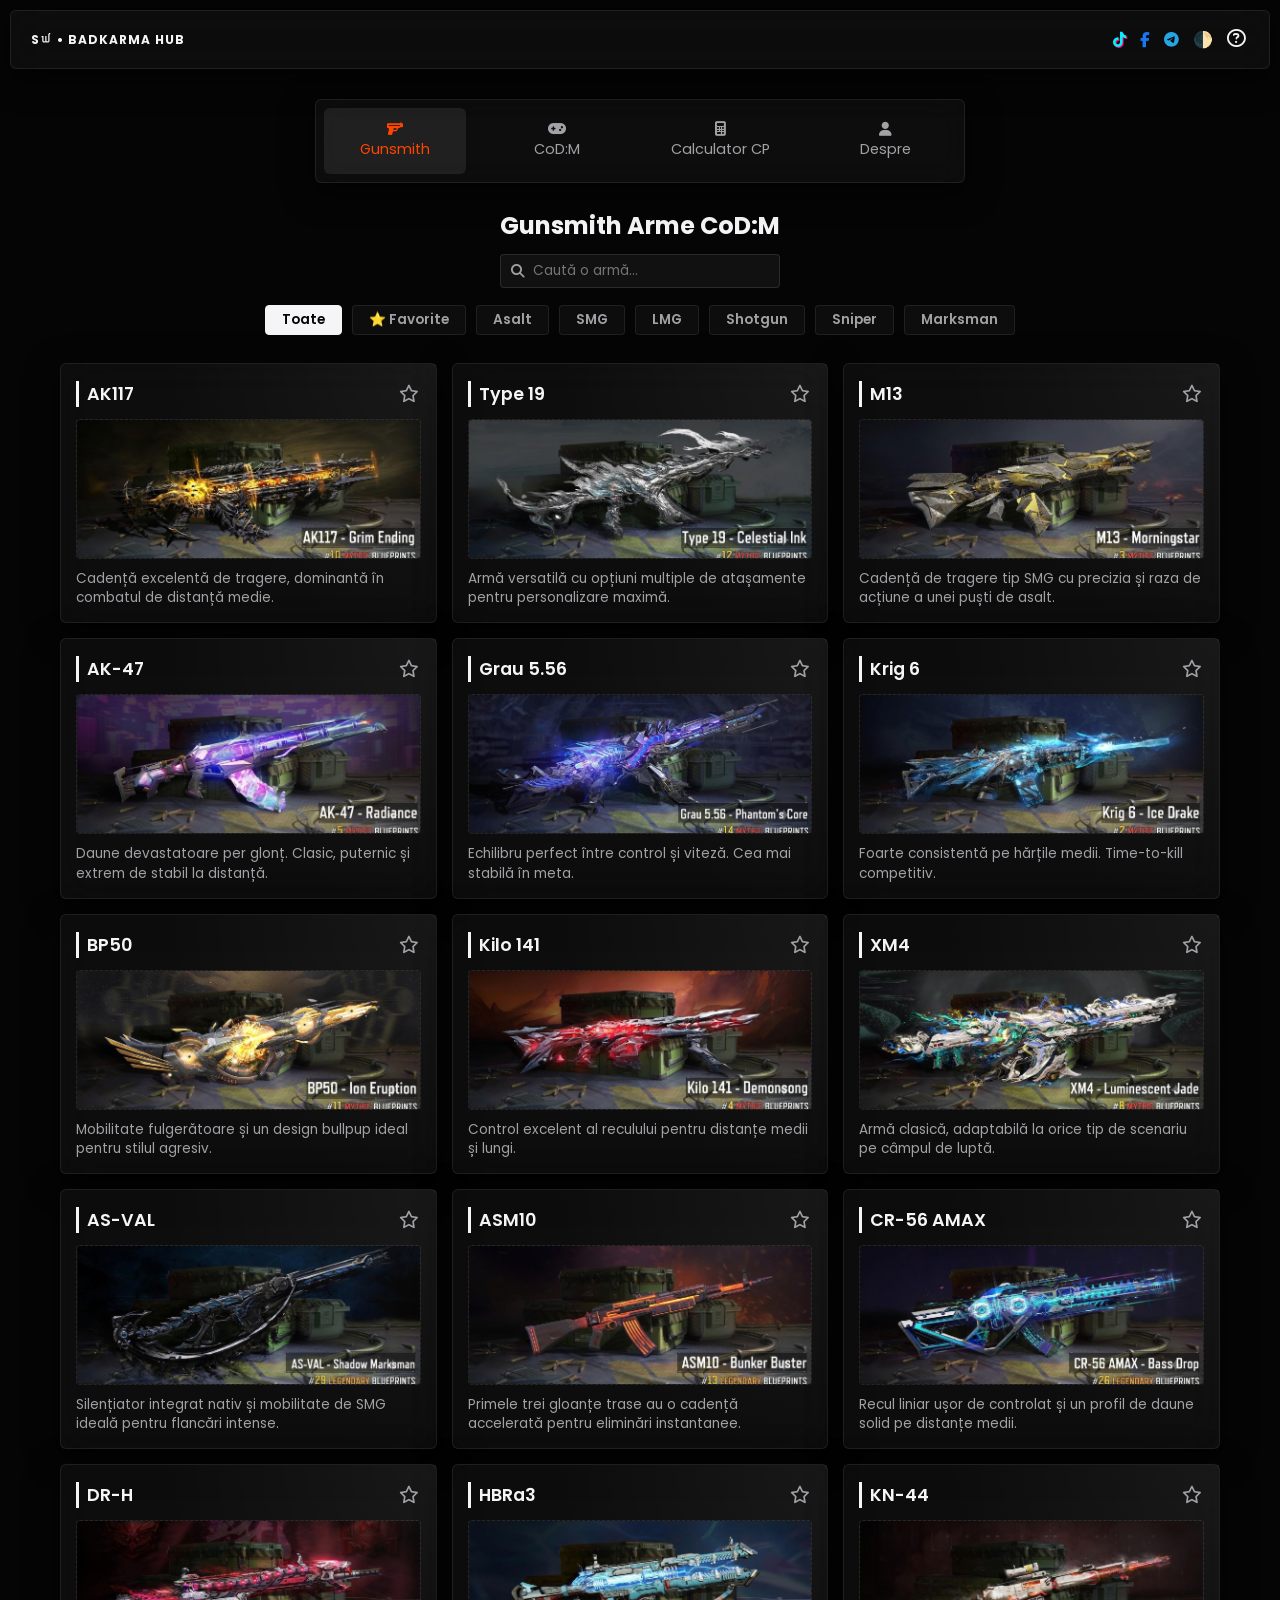
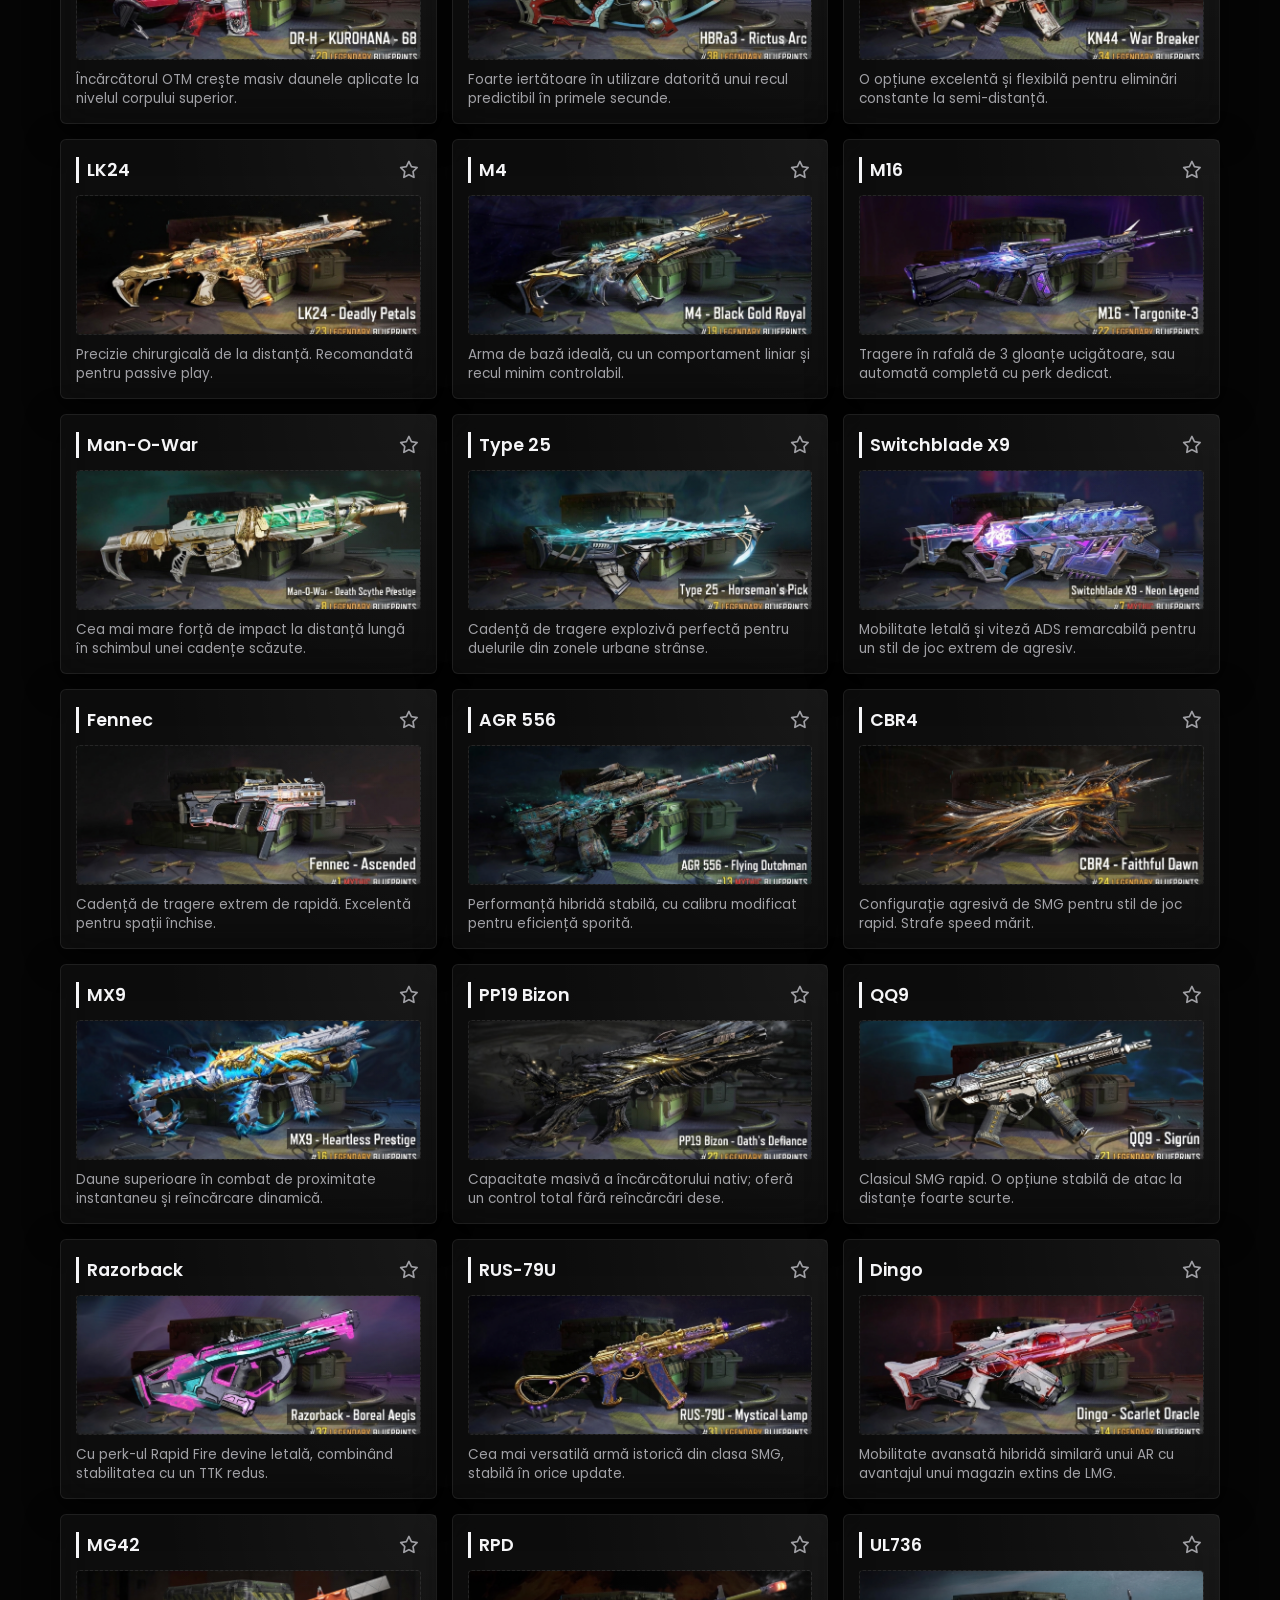
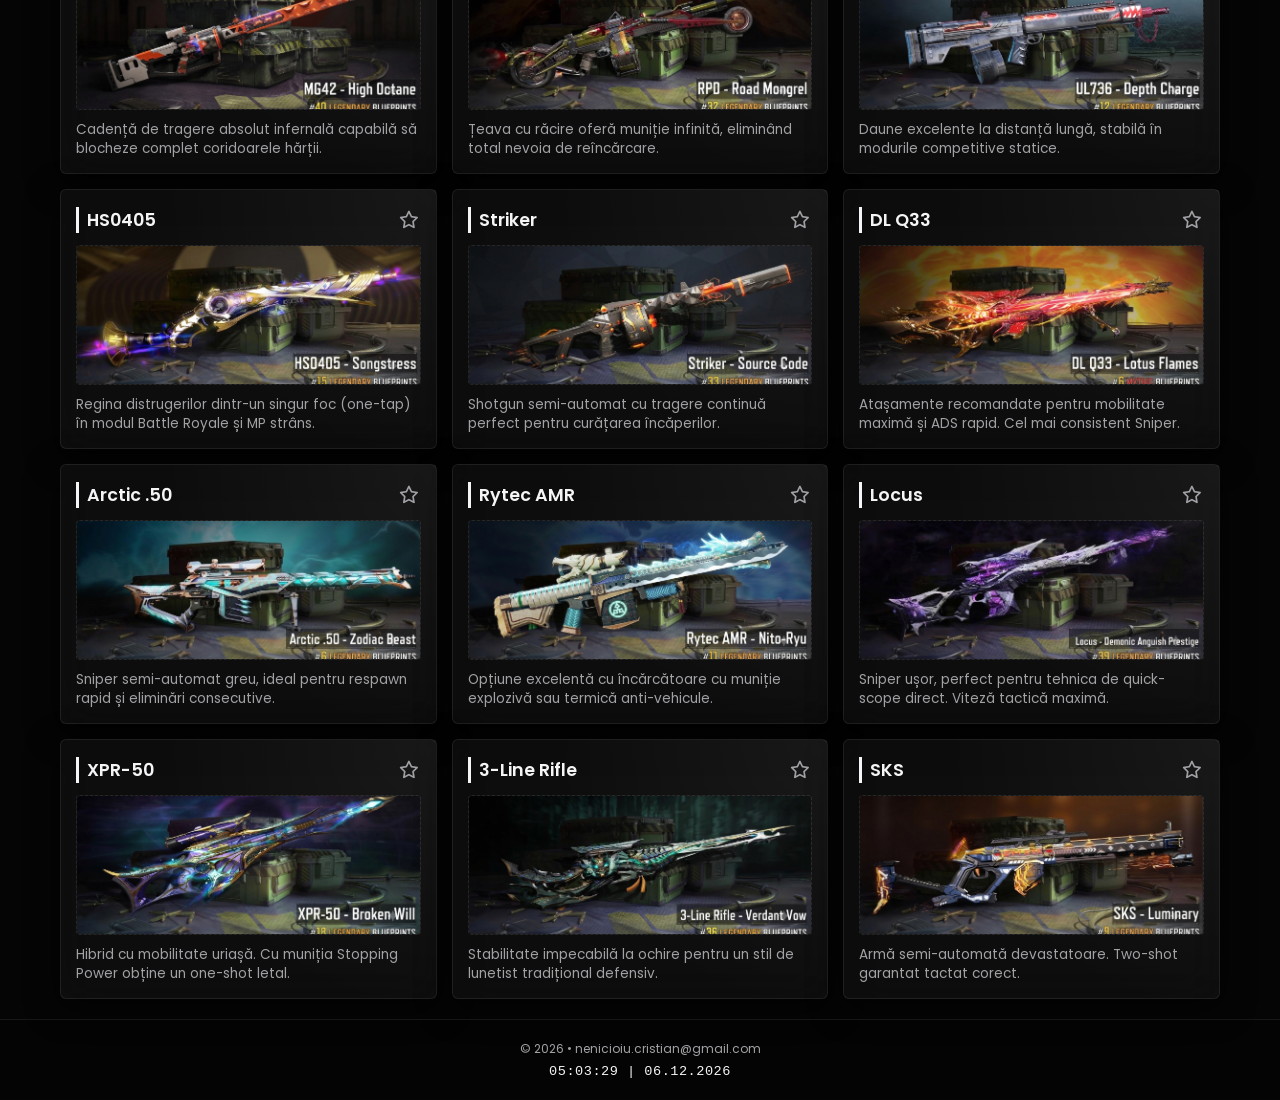
==== commit 2004cc37: "update (test)" ====
--- a/index.html
+++ b/index.html
@@ -1,407 +1,838 @@
 <!DOCTYPE html>
-<html lang="ro">
+<html lang="ro" data-theme="dark">
 <head>
     <meta charset="UTF-8">
-    <meta name="viewport" content="width=device-width, initial-scale=1.0">
-    <title>BADKARMA Hub - Lucrări de Mentenanță</title>
-    <style>
-        /* Reset de bază și optimizare AMOLED */
-        * {
-            margin: 0;
-            padding: 0;
-            box-sizing: border-box;
-            font-family: 'Segoe UI', Tahoma, Geneva, Verdana, sans-serif;
-        }
-
-        body {
-            background-color: #000000; /* Deep AMOLED Black */
-            min-height: 100vh;
-            min-height: -webkit-fill-available;
-            display: flex;
-            flex-direction: column;
-            justify-content: space-between; /* Împinge header-ul sus și footer-ul jos */
-            align-items: center;
-            overflow-x: hidden;
-            position: relative;
-            padding: 20px;
-        }
-
-        html {
-            height: -webkit-fill-available;
-        }
-
-        /* Sfere de fundal scalabile */
-        .glow-sphere {
-            position: absolute;
-            border-radius: 50%;
-            filter: blur(80px);
-            opacity: 0.45;
-            z-index: 1;
-            animation: float-spheres 10s infinite alternate ease-in-out;
-        }
-
-        .sphere-1 {
-            width: clamp(200px, 40vw, 350px);
-            height: clamp(200px, 40vw, 350px);
-            background: radial-gradient(circle, #ff007f, #7928ca);
-            top: 20%;
-            left: 10%;
-        }
-
-        .sphere-2 {
-            width: clamp(220px, 45vw, 400px);
-            height: clamp(220px, 45vw, 400px);
-            background: radial-gradient(circle, #00f2fe, #4facfe);
-            bottom: 25%;
-            right: 5%;
-            animation-delay: -5s;
-        }
-
-        /* Stil comun pentru elementele Glassmorphism (Header, Card, Footer) */
-        .glass-effect {
-            background: rgba(255, 255, 255, 0.03);
-            backdrop-filter: blur(20px) saturate(180%);
-            -webkit-backdrop-filter: blur(20px) saturate(180%);
-            border: 1px solid rgba(255, 255, 255, 0.08);
-            box-shadow: 
-                0 10px 40px rgba(0, 0, 0, 0.9),
-                inset 0 1px 1px rgba(255, 255, 255, 0.12),
-                inset 0 10px 20px rgba(255, 255, 255, 0.04);
-        }
-
-        /* HEADER */
-        header {
-            position: relative;
-            z-index: 10;
-            width: 100%;
-            max-width: 600px;
-            padding: 0.8rem 1.5rem;
-            border-radius: 6px;
-            display: flex;
-            justify-content: space-between; /* Împinge logo-ul la stânga și butoanele la dreapta */
-            align-items: center;
-            margin-bottom: 2rem;
-        }
-
-        .header-logo {
-            color: #ffffff;
-            font-size: clamp(0.95rem, 3.5vw, 1.15rem);
-            font-weight: 700;
-            letter-spacing: 0.5px;
-            user-select: none;
-        }
-
-        .header-socials {
-            display: flex;
-            align-items: center;
-            gap: 1rem; /* Spațiere optimă între butoane în partea dreaptă */
-        }
-
-        .social-btn {
-            display: flex;
-            align-items: center;
-            justify-content: center;
-            width: 44px;
-            height: 44px;
-            border-radius: 6px;
-            background: rgba(255, 255, 255, 0.05);
-            border: 1px solid rgba(255, 255, 255, 0.1);
-            transition: transform 0.3s cubic-bezier(0.175, 0.885, 0.32, 1.275), background 0.3s;
-            -webkit-tap-highlight-color: transparent;
-        }
-
-        .social-btn svg {
-            width: 22px;
-            height: 22px;
-        }
-
-        .social-btn:hover {
-            transform: scale(1.15);
-            background: rgba(255, 255, 255, 0.15);
-        }
-
-        .social-btn:active {
-            transform: scale(0.95);
-        }
-
-        /* CARD CENTRAL */
-        .glass-card {
-            position: relative;
-            z-index: 2;
-            width: 100%;
-            max-width: 450px;
-            padding: clamp(2rem, 8vw, 3.5rem) clamp(1.2rem, 5vw, 2.5rem);
-            text-align: center;
-            border-radius: 24px;
-            margin: auto 0;
-            animation: card-float 6s infinite ease-in-out;
-            will-change: transform;
-        }
-
-        /* Elemente Text Card */
-        .error-code {
-            font-size: clamp(4.5rem, 15vw, 7rem);
-            font-weight: 900;
-            line-height: 1;
-            background: linear-gradient(135deg, #ffffff 40%, rgba(255, 255, 255, 0.3));
-            -webkit-background-clip: text;
-            -webkit-text-fill-color: transparent;
-            letter-spacing: -2px;
-            margin-bottom: 0.5rem;
-        }
-
-        .error-title {
-            color: #ffffff;
-            font-size: clamp(1.2rem, 5vw, 1.6rem);
-            font-weight: 600;
-            margin-bottom: 1rem;
-            letter-spacing: 0.5px;
-        }
-
-        .error-message {
-            color: #8a8a8f;
-            font-size: clamp(0.9rem, 3.5vw, 1rem);
-            line-height: 1.5;
-            margin-bottom: clamp(1.5rem, 6vw, 2rem);
-        }
-
-        /* Cronometru integrat */
-        .countdown {
-            display: flex;
-            justify-content: center;
-            gap: 12px;
-            margin-top: 10px;
-        }
-
-        .time-box {
-            display: flex;
-            flex-direction: column;
-            align-items: center;
-            width: clamp(60px, 18vw, 75px);
-        }
-
-        .time-value {
-            font-size: clamp(1.6rem, 5vw, 2.2rem);
-            font-weight: 700;
-            color: #ffffff;
-            background: rgba(255, 255, 255, 0.05);
-            width: 100%;
-            padding: 8px 0;
-            border-radius: 12px;
-            border: 1px solid rgba(255, 255, 255, 0.1);
-            box-shadow: inset 0 2px 4px rgba(0,0,0,0.5);
-            font-variant-numeric: tabular-nums;
-        }
-
-        .time-label {
-            font-size: clamp(0.7rem, 2.5vw, 0.75rem);
-            margin-top: 6px;
-            text-transform: uppercase;
-            letter-spacing: 1px;
-            color: #8a8a8f;
-        }
-
-        /* Butonul de Acasă */
-        .btn-home {
-            display: inline-block;
-            width: clamp(160px, 50%, 220px);
-            padding: 0.9rem 0;
-            color: #ffffff;
-            text-decoration: none;
-            font-weight: 600;
-            font-size: clamp(0.9rem, 3.5vw, 1rem);
-            border-radius: 14px;
-            background: rgba(255, 255, 255, 0.06);
-            border: 1px solid rgba(255, 255, 255, 0.1);
-            transition: all 0.3s cubic-bezier(0.16, 1, 0.3, 1);
-            backdrop-filter: blur(5px);
-            -webkit-tap-highlight-color: transparent;
-        }
-
-        .btn-home:hover {
-            background: #ffffff;
-            color: #000000;
-            box-shadow: 0 0 25px rgba(255, 255, 255, 0.35);
-            transform: translateY(-2px);
-        }
-
-        .btn-home:active {
-            transform: scale(0.97);
-        }
-
-        /* FOOTER */
-        footer {
-            position: relative;
-            z-index: 10;
-            width: 100%;
-            max-width: 600px;
-            padding: 1.2rem 1rem;
-            border-radius: 6px;
-            text-align: center;
-            color: #ffffff;
-            font-size: 0.9rem;
-            display: flex;
-            flex-direction: column;
-            gap: 0.4rem;
-            margin-top: 2rem;
-        }
-
-        footer .live-time {
-            color: #ffffff;
-            font-variant-numeric: tabular-nums;
-            font-size: 0.85rem;
-            letter-spacing: 0.5px;
-        }
-
-        /* Animații */
-        @keyframes card-float {
-            0%, 100% { transform: translateY(0); }
-            50% { transform: translateY(-8px); }
-        }
-
-        @keyframes float-spheres {
-            0% { transform: translate(0, 0) scale(1); }
-            100% { transform: translate(20px, 30px) scale(1.05); }
-        }
-
-        /* Optimizare strictă pentru telefoane în mod Landscape */
-        @media (max-height: 520px) {
-            body {
-                overflow-y: auto;
-                align-items: center;
-                padding: 1rem;
-                justify-content: flex-start;
-            }
-            .glass-card {
-                animation: none;
-                padding: 1.5rem;
-                margin: 1.5rem 0;
-            }
-            header, footer { margin: 0; }
-            .error-code { font-size: 3.5rem; }
-            .error-message { margin-bottom: 1.2rem; }
-            .countdown { margin-top: 5px; }
-        }
-    </style>
+    <meta name="viewport" content="width=device-width, initial-scale=1.0, maximum-scale=1.0, user-scalable=no">
+    <title>Sꪝ • BADKARMA HUB - The Game Maker</title>
+    <link rel="stylesheet" href="style.css">
+    <meta name="apple-mobile-web-app-capable" content="yes">
+    <meta name="apple-mobile-web-app-status-bar-style" content="black-translucent">
+    <meta name="theme-color" content="#050505">
+    
+    <link rel="stylesheet" href="https://cdnjs.cloudflare.com/ajax/libs/font-awesome/6.4.0/css/all.min.css">
+    <link rel="preconnect" href="https://fonts.googleapis.com">
+    <link rel="preconnect" href="https://fonts.gstatic.com" crossorigin>
+    <link href="https://fonts.googleapis.com/css2?family=Poppins:wght=300;400;600;700&display=swap" rel="stylesheet">
+
 </head>
 <body>
 
-    <div class="glow-sphere sphere-1"></div>
-    <div class="glow-sphere sphere-2"></div>
-
-    <header class="glass-effect">
-        <div class="header-logo" style="font-size: 12px;">Sꪝ • BADKARMA</div>
-
-        <div class="header-socials">
-            <a href="https://www.tiktok.com/@baiatu_cu.kia" target="_blank" rel="external" class="social-btn" aria-label="TikTok">
-                <svg viewBox="0 0 24 24" fill="none" xmlns="http://www.w3.org/2000/svg">
-                    <path d="M12.525 2c1.348 0 2.492.545 3.332 1.455A7.838 7.838 0 0 0 20.354 5c.045.717-.112 1.391-.428 2.004a5.358 5.358 0 0 1-3.626-1.503v7.35c0 3.73-3.023 6.753-6.753 6.753C5.817 19.604 2.79 16.58 2.79 12.85c0-3.729 3.027-6.753 6.756-6.753.535 0 1.052.063 1.547.18v2.664a4.137 4.137 0 0 0-1.547-.295c-2.264 0-4.099 1.835-4.099 4.1 0 2.264 1.835 4.1 4.1 4.1 2.263 0 4.1-1.836 4.1-4.1V2h3.278Z" fill="#25F4EE"/>
-                    <path d="M12.525 2c1.348 0 2.492.545 3.332 1.455A7.838 7.838 0 0 0 20.354 5c.045.717-.112 1.391-.428 2.004a5.358 5.358 0 0 1-3.626-1.503v7.35c0 3.73-3.023 6.753-6.753 6.753C5.817 19.604 2.79 16.58 2.79 12.85c0-3.729 3.027-6.753 6.756-6.753.535 0 1.052.063 1.547.18v2.664a4.137 4.137 0 0 0-1.547-.295c-2.264 0-4.099 1.835-4.099 4.1 0 2.264 1.835 4.1 4.1 4.1 2.263 0 4.1-1.836 4.1-4.1V2h3.278Z" fill="#FE2C55" style="mix-blend-mode: lighten; transform: translate(1.5px, 1.5px);"/>
-                </svg>
-            </a>
-            <a href="https://www.facebook.com/sw.badkarma/" target="_blank" rel="external" class="social-btn" aria-label="Facebook">
-                <svg viewBox="0 0 24 24" fill="none" xmlns="http://www.w3.org/2000/svg">
-                    <path d="M24 12.073c0-6.627-5.373-12-12-12s-12 5.373-12 12c0 5.99 4.388 10.954 10.125 11.854v-8.385H7.078v-3.47h3.047V9.43c0-3.007 1.792-4.669 4.533-4.669 1.312 0 2.686.235 2.686.235v2.953H15.83c-1.491 0-1.956.925-1.956 1.874v2.25h3.328l-.532 3.47h-2.796v8.385C19.612 23.027 24 18.062 24 12.073Z" fill="#1877F2"/>
-                </svg>
-            </a>
-            <a href="https://t.me/sw_badkarma" target="_blank" rel="external" class="social-btn" aria-label="Telegram">
-                <svg viewBox="0 0 24 24" fill="none" xmlns="http://www.w3.org/2000/svg">
-                    <path d="M12 24c6.627 0 12-5.373 12-12S18.627 0 12 0 0 5.373 0 12s5.373 12 12 12Z" fill="#2CA5E0"/>
-                    <path d="M5.952 12.316c3.818-1.663 6.364-2.755 7.637-3.277 3.633-1.49 4.389-1.75 4.88-1.759.108-.002.35.025.507.152.132.107.169.252.186.353.018.1.04.329.023.504-.19 2.002-.99 6.726-1.396 8.898-.172.92-.511 1.229-.839 1.259-.713.066-1.255-.471-1.945-.923-1.08-.707-1.692-1.147-2.742-1.838-1.213-.799-.427-1.239.265-1.957.181-.188 3.327-3.052 3.388-3.312.008-.032.015-.152-.057-.215-.072-.064-.178-.042-.255-.025-.109.025-1.85 1.176-5.22 3.45-.494.34-.941.506-1.343.496-.442-.01-.1.293-1.291.683-.487.16-.874.24-.1.161-.645-.213-1.135-.67-1.114-1.267.016-.445.249-.893.696-1.343Z" fill="#FFF"/>
-                </svg>
-            </a>
+    <header>
+        <div class="nav-container glass-panel">
+            <div class="logo">Sꪝ • BADKARMA HUB</div>
+            <div class="nav-controls">
+    <a href="intent://www.tiktok.com/@baiatu_cu.kia?_r=1&_t=ZN-97f4PeQZv1i#Intent;scheme=https;package=com.android.chrome;end" class="social-btn tiktok" id="btn-tiktok" title="TikTok">
+        <i class="fa-brands fa-tiktok"></i>
+    </a>
+    
+    <a href="intent://www.facebook.com/sw.badkarma#Intent;scheme=https;package=com.android.chrome;end" class="social-btn facebook" id="btn-facebook" title="Facebook">
+        <i class="fa-brands fa-facebook-f"></i>
+    </a>
+    
+    <a href="https://t.me/sw_badkarma" target="_blank" class="social-btn telegram" id="btn-telegram" title="Telegram">
+        <i class="fa-brands fa-telegram"></i>
+    </a>
+
+    <button class="theme-toggle" onclick="toggleTheme()" title="Schimbă Modul">🌓</button>
+    <button class="theme-toggle" onclick="openAboutModal()" title="Despre Aplicație" style="outline: none; box-shadow: none;">
+        <i class="fa-regular fa-circle-question" style="font-size: 1.15rem; color: var(--text-main); transition: transform 0.2s;" onmouseover="this.style.transform='scale(1.15)'" onmouseout="this.style.transform='scale(1)'"></i>
+    </button>
+</div>
+
         </div>
     </header>
 
-    <main class="glass-card">
-        <div class="error-code">503</div>
-        <h1 class="error-title">Implementăm noul update... ⏳</h1>
-        <p class="error-message">Am pus serverul pe pauză pentru a încărca cele mai noi tutoriale și pentru a șlefui interfața. Lucrăm la performanța platformei pentru a-ți oferi o experiență perfectă.<br><br>
-        Aproximăm că implementarea noului update va mai dura aproximativ:
+    <nav class="tabs-menu">
+        <button class="tab-btn active" onclick="switchTab('page-gunsmith', this)">
+            <i class="fa-solid fa-gun"></i>
+            <span>Gunsmith</span>
+        </button>
+        <button class="tab-btn" onclick="switchTab('page-tutoriale', this)">
+            <i class="fa-solid fa-gamepad"></i>
+            <span>CoD:M</span>
+        </button>
+        <button class="tab-btn" onclick="switchTab('page-calculator-cp', this)">
+            <i class="fa-solid fa-calculator"></i>
+            <span>Calculator CP</span>
+        </button>
+        <button class="tab-btn" onclick="switchTab('page-despre', this)">
+            <i class="fa-solid fa-user"></i>
+            <span>Despre</span>
+        </button>
+    </nav>
+
+    <main id="swipe-zone">
+
+        <section id="page-gunsmith" class="page-content active">
+            <h2 class="page-title">Gunsmith Arme CoD:M</h2>
+            
+            <div class="search-filter-container">
+                <div class="search-wrapper">
+                    <i class="fa-solid fa-magnifying-glass"></i>
+                    <input type="text" id="weaponSearch" class="search-bar" placeholder="Caută o armă..." oninput="filterWeapons()">
+                </div>
+                <div class="filter-buttons" id="filterZone">
+                    <button class="filter-btn active" onclick="filterCategory('all', this)">Toate</button>
+                    <button class="filter-btn" onclick="filterCategory('favorites', this)">⭐ Favorite</button>
+                    <button class="filter-btn" onclick="filterCategory('Asalt', this)">Asalt</button>
+                    <button class="filter-btn" onclick="filterCategory('SMG', this)">SMG</button>
+                    <button class="filter-btn" onclick="filterCategory('LMG', this)">LMG</button>
+                    <button class="filter-btn" onclick="filterCategory('Shotgun', this)">Shotgun</button>
+                    <button class="filter-btn" onclick="filterCategory('Sniper', this)">Sniper</button>
+                    <button class="filter-btn" onclick="filterCategory('Marksman', this)">Marksman</button>
+                </div>
+            </div>
+            
+            <div id="categoryDescPanel" class="glass-panel category-desc-panel" style="display: none; margin-bottom: 20px; padding: 15px; border-radius: 12px; text-align: center;">
+                <h3 id="categoryTitle" style="margin: 0 0 5px 0; color: #fff; font-size: 1.2rem;"></h3>
+                <p id="categoryText" style="margin: 0; color: #ccc; font-size: 0.9rem; line-height: 1.4;"></p>
+            </div>
+
+            <div class="gunsmith-grid" id="weaponsContainer">
+                <div class="weapon-card glass-panel" data-id="ak117" data-type="Asalt" data-dmg="25" data-mob="78" data-acc="62" data-build="AK117-1A2B3C" 
+                     data-attachments-br="Ammunition: | În lucru, Barrel: | În lucru, Laser: | În lucru, Muzzle: | În lucru, Optic: | În lucru, Perk: | În lucru, Rear Grip: | În lucru, Stock: | În lucru, Underbarrel: | În lucru" 
+                     data-attachments-mp="Ammunition: | În lucru, Barrel: | În lucru, Laser: | În lucru, Muzzle: | În lucru, Optic: | În lucru, Perk: | În lucru, Rear Grip: | În lucru, Stock: | În lucru, Underbarrel: | În lucru" onclick="toggleAttachments(this)">
+                    <div class="weapon-title-wrapper"><div class="weapon-title">AK117</div><button class="favorite-btn" onclick="event.stopPropagation(); toggleFavorite(event, 'ak117')"><i class="fa-regular fa-star"></i></button></div>
+                    <div class="weapon-img-placeholder"><img src="AK117.webp" alt="AK117" onerror="this.style.display='none'; this.nextElementSibling.style.display='block';"><i class="fa-solid fa-gun" style="opacity: 0.3; display: none;"></i></div>
+                    <div class="weapon-desc">Cadență excelentă de tragere, dominantă în combatul de distanță medie.</div>
+                </div>
+
+                <div class="weapon-card glass-panel" data-id="type19" data-type="Asalt" data-dmg="28" data-mob="74" data-acc="64" data-build="Type19-4A5B" 
+                     data-attachments-br="Ammunition: | În lucru, Barrel: | În lucru, Laser: | În lucru, Muzzle: | În lucru, Optic: | În lucru, Perk: | În lucru, Rear Grip: | În lucru, Stock: | În lucru, Underbarrel: | În lucru" 
+                     data-attachments-mp="Ammunition: | În lucru, Barrel: | În lucru, Laser: | În lucru, Muzzle: | În lucru, Optic: | În lucru, Perk: | În lucru, Rear Grip: | În lucru, Stock: | În lucru, Underbarrel: | În lucru" onclick="toggleAttachments(this)">
+                    <div class="weapon-title-wrapper"><div class="weapon-title">Type 19</div><button class="favorite-btn" onclick="event.stopPropagation(); toggleFavorite(event, 'type19')"><i class="fa-regular fa-star"></i></button></div>
+                    <div class="weapon-img-placeholder"><img src="Type19.webp" alt="Type 19" onerror="this.style.display='none'; this.nextElementSibling.style.display='block';"><i class="fa-solid fa-gun" style="opacity: 0.3; display: none;"></i></div>
+                    <div class="weapon-desc">Armă versatilă cu opțiuni multiple de atașamente pentru personalizare maximă.</div>
+                </div>
+
+                <div class="weapon-card glass-panel" data-id="m13" data-type="Asalt" data-dmg="24" data-mob="72" data-acc="56" data-build="M13-2C3D5E" 
+                     data-attachments-br="Ammunition: | În lucru, Barrel: | În lucru, Laser: | În lucru, Muzzle: | În lucru, Optic: | În lucru, Perk: | În lucru, Rear Grip: | În lucru, Stock: | În lucru, Underbarrel: | În lucru" 
+                     data-attachments-mp="Ammunition: | În lucru, Barrel: | În lucru, Laser: | În lucru, Muzzle: | În lucru, Optic: | În lucru, Perk: | În lucru, Rear Grip: | În lucru, Stock: | În lucru, Underbarrel: | În lucru" onclick="toggleAttachments(this)">
+                    <div class="weapon-title-wrapper"><div class="weapon-title">M13</div><button class="favorite-btn" onclick="event.stopPropagation(); toggleFavorite(event, 'm13')"><i class="fa-regular fa-star"></i></button></div>
+                    <div class="weapon-img-placeholder"><img src="M13.webp" alt="M13" onerror="this.style.display='none'; this.nextElementSibling.style.display='block';"><i class="fa-solid fa-gun" style="opacity: 0.3; display: none;"></i></div>
+                    <div class="weapon-desc">Cadență de tragere tip SMG cu precizia și raza de acțiune a unei puști de asalt.</div>
+                </div>
+
+                <div class="weapon-card glass-panel" data-id="ak47" data-type="Asalt" data-dmg="33" data-mob="65" data-acc="67" data-build="AK47-1B5C" 
+                     data-attachments-br="Ammunition: | În lucru, Barrel: | În lucru, Laser: | În lucru, Muzzle: | În lucru, Optic: | În lucru, Perk: | În lucru, Rear Grip: | În lucru, Stock: | În lucru, Underbarrel: | În lucru" 
+                     data-attachments-mp="Ammunition: | În lucru, Barrel: | În lucru, Laser: | În lucru, Muzzle: | În lucru, Optic: | În lucru, Perk: | În lucru, Rear Grip: | În lucru, Stock: | În lucru, Underbarrel: | În lucru" onclick="toggleAttachments(this)">
+                    <div class="weapon-title-wrapper"><div class="weapon-title">AK-47</div><button class="favorite-btn" onclick="event.stopPropagation(); toggleFavorite(event, 'ak47')"><i class="fa-regular fa-star"></i></button></div>
+                    <div class="weapon-img-placeholder"><img src="AK47.webp" alt="AK-47" onerror="this.style.display='none'; this.nextElementSibling.style.display='block';"><i class="fa-solid fa-gun" style="opacity: 0.3; display: none;"></i></div>
+                    <div class="weapon-desc">Daune devastatoare per glonț. Clasic, puternic și extrem de stabil la distanță.</div>
+                </div>
+
+                <div class="weapon-card glass-panel" data-id="grau" data-type="Asalt" data-dmg="27" data-mob="72" data-acc="61" data-build="Grau-1A3C4E5F" 
+                     data-attachments-br="Ammunition: | În lucru, Barrel: | În lucru, Laser: | În lucru, Muzzle: | În lucru, Optic: | În lucru, Perk: | În lucru, Rear Grip: | În lucru, Stock: | În lucru, Underbarrel: | În lucru" 
+                     data-attachments-mp="Ammunition: | În lucru, Barrel: | În lucru, Laser: | În lucru, Muzzle: | În lucru, Optic: | În lucru, Perk: | În lucru, Rear Grip: | În lucru, Stock: | În lucru, Underbarrel: | În lucru" onclick="toggleAttachments(this)">
+                    <div class="weapon-title-wrapper"><div class="weapon-title">Grau 5.56</div><button class="favorite-btn" onclick="event.stopPropagation(); toggleFavorite(event, 'grau')"><i class="fa-regular fa-star"></i></button></div>
+                    <div class="weapon-img-placeholder"><img src="Grau5.56.webp" alt="Grau" onerror="this.style.display='none'; this.nextElementSibling.style.display='block';"><i class="fa-solid fa-gun" style="opacity: 0.3; display: none;"></i></div>
+                    <div class="weapon-desc">Echilibru perfect între control și viteză. Cea mai stabilă în meta.</div>
+                </div>
+
+                <div class="weapon-card glass-panel" data-id="krig6" data-type="Asalt" data-dmg="30" data-mob="69" data-acc="62" data-build="Krig-3A5C9E" 
+                     data-attachments-br="Ammunition: | În lucru, Barrel: | În lucru, Laser: | În lucru, Muzzle: | În lucru, Optic: | În lucru, Perk: | În lucru, Rear Grip: | În lucru, Stock: | În lucru, Underbarrel: | În lucru" 
+                     data-attachments-mp="Ammunition: | În lucru, Barrel: | În lucru, Laser: | În lucru, Muzzle: | În lucru, Optic: | În lucru, Perk: | În lucru, Rear Grip: | În lucru, Stock: | În lucru, Underbarrel: | În lucru" onclick="toggleAttachments(this)">
+                    <div class="weapon-title-wrapper"><div class="weapon-title">Krig 6</div><button class="favorite-btn" onclick="event.stopPropagation(); toggleFavorite(event, 'krig6')"><i class="fa-regular fa-star"></i></button></div>
+                    <div class="weapon-img-placeholder"><img src="Krig-6.webp" alt="Krig 6" onerror="this.style.display='none'; this.nextElementSibling.style.display='block';"><i class="fa-solid fa-gun" style="opacity: 0.3; display: none;"></i></div>
+                    <div class="weapon-desc">Foarte consistentă pe hărțile medii. Time-to-kill competitiv.</div>
+                </div>
+
+                <div class="weapon-card glass-panel" data-id="bp50" data-type="Asalt" data-dmg="26" data-mob="76" data-acc="59" data-build="BP50-1B2F" 
+                     data-attachments-br="Ammunition: | În lucru, Barrel: | În lucru, Laser: | În lucru, Muzzle: | În lucru, Optic: | În lucru, Perk: | În lucru, Rear Grip: | În lucru, Stock: | În lucru, Underbarrel: | În lucru" 
+                     data-attachments-mp="Ammunition: | În lucru, Barrel: | În lucru, Laser: | În lucru, Muzzle: | În lucru, Optic: | În lucru, Perk: | În lucru, Rear Grip: | În lucru, Stock: | În lucru, Underbarrel: | În lucru" onclick="toggleAttachments(this)">
+                    <div class="weapon-title-wrapper"><div class="weapon-title">BP50</div><button class="favorite-btn" onclick="event.stopPropagation(); toggleFavorite(event, 'bp50')"><i class="fa-regular fa-star"></i></button></div>
+                    <div class="weapon-img-placeholder"><img src="BP50.webp" alt="BP50" onerror="this.style.display='none'; this.nextElementSibling.style.display='block';"><i class="fa-solid fa-gun" style="opacity: 0.3; display: none;"></i></div>
+                    <div class="weapon-desc">Mobilitate fulgerătoare și un design bullpup ideal pentru stilul agresiv.</div>
+                </div>
+
+                <div class="weapon-card glass-panel" data-id="kilo" data-type="Asalt" data-dmg="29" data-mob="68" data-acc="57" data-build="Kilo-2B3C4D5F" 
+                     data-attachments-br="Ammunition: | În lucru, Barrel: | În lucru, Laser: | În lucru, Muzzle: | În lucru, Optic: | În lucru, Perk: | În lucru, Rear Grip: | În lucru, Stock: | În lucru, Underbarrel: | În lucru" 
+                     data-attachments-mp="Ammunition: | În lucru, Barrel: | În lucru, Laser: | În lucru, Muzzle: | În lucru, Optic: | În lucru, Perk: | În lucru, Rear Grip: | În lucru, Stock: | În lucru, Underbarrel: | În lucru" onclick="toggleAttachments(this)">
+                    <div class="weapon-title-wrapper"><div class="weapon-title">Kilo 141</div><button class="favorite-btn" onclick="event.stopPropagation(); toggleFavorite(event, 'kilo')"><i class="fa-regular fa-star"></i></button></div>
+                    <div class="weapon-img-placeholder"><img src="Kilo141.webp" alt="Kilo 141" onerror="this.style.display='none'; this.nextElementSibling.style.display='block';"><i class="fa-solid fa-gun" style="opacity: 0.3; display: none;"></i></div>
+                    <div class="weapon-desc">Control excelent al reculului pentru distanțe medii și lungi.</div>
+                </div>
+
+                <div class="weapon-card glass-panel" data-id="xm4" data-type="Asalt" data-dmg="28" data-mob="71" data-acc="60" data-build="XM4-9A2C" 
+                     data-attachments-br="Ammunition: | În lucru, Barrel: | În lucru, Laser: | În lucru, Muzzle: | În lucru, Optic: | În lucru, Perk: | În lucru, Rear Grip: | În lucru, Stock: | În lucru, Underbarrel: | În lucru" 
+                     data-attachments-mp="Ammunition: | În lucru, Barrel: | În lucru, Laser: | În lucru, Muzzle: | În lucru, Optic: | În lucru, Perk: | În lucru, Rear Grip: | În lucru, Stock: | În lucru, Underbarrel: | În lucru" onclick="toggleAttachments(this)">
+                    <div class="weapon-title-wrapper"><div class="weapon-title">XM4</div><button class="favorite-btn" onclick="event.stopPropagation(); toggleFavorite(event, 'xm4')"><i class="fa-regular fa-star"></i></button></div>
+                    <div class="weapon-img-placeholder"><img src="XM4.webp" alt="XM4" onerror="this.style.display='none'; this.nextElementSibling.style.display='block';"><i class="fa-solid fa-gun" style="opacity: 0.3; display: none;"></i></div>
+                    <div class="weapon-desc">Armă clasică, adaptabilă la orice tip de scenariu pe câmpul de luptă.</div>
+                </div>
+
+                <div class="weapon-card glass-panel" data-id="asval" data-type="Asalt" data-dmg="28" data-mob="80" data-acc="44" data-build="ASVAL-3A" 
+                     data-attachments-br="Ammunition: | În lucru, Barrel: | În lucru, Laser: | În lucru, Muzzle: | În lucru, Optic: | În lucru, Perk: | În lucru, Rear Grip: | În lucru, Stock: | În lucru, Underbarrel: | În lucru" 
+                     data-attachments-mp="Ammunition: | În lucru, Barrel: | În lucru, Laser: | În lucru, Muzzle: | În lucru, Optic: | În lucru, Perk: | În lucru, Rear Grip: | În lucru, Stock: | În lucru, Underbarrel: | În lucru" onclick="toggleAttachments(this)">
+                    <div class="weapon-title-wrapper"><div class="weapon-title">AS-VAL</div><button class="favorite-btn" onclick="event.stopPropagation(); toggleFavorite(event, 'asval')"><i class="fa-regular fa-star"></i></button></div>
+                    <div class="weapon-img-placeholder"><img src="AS-VAL.webp" alt="AS-VAL" onerror="this.style.display='none'; this.nextElementSibling.style.display='block';"><i class="fa-solid fa-gun" style="opacity: 0.3; display: none;"></i></div>
+                    <div class="weapon-desc">Silențiator integrat nativ și mobilitate de SMG ideală pentru flancări intense.</div>
+                </div>
+
+                <div class="weapon-card glass-panel" data-id="asm10" data-type="Asalt" data-dmg="34" data-mob="61" data-acc="63" data-build="ASM10-2B" 
+                     data-attachments-br="Ammunition: | În lucru, Barrel: | În lucru, Laser: | În lucru, Muzzle: | În lucru, Optic: | În lucru, Perk: | În lucru, Rear Grip: | În lucru, Stock: | În lucru, Underbarrel: | În lucru" 
+                     data-attachments-mp="Ammunition: | În lucru, Barrel: | În lucru, Laser: | În lucru, Muzzle: | În lucru, Optic: | În lucru, Perk: | În lucru, Rear Grip: | În lucru, Stock: | În lucru, Underbarrel: | În lucru" onclick="toggleAttachments(this)">
+                    <div class="weapon-title-wrapper"><div class="weapon-title">ASM10</div><button class="favorite-btn" onclick="event.stopPropagation(); toggleFavorite(event, 'asm10')"><i class="fa-regular fa-star"></i></button></div>
+                    <div class="weapon-img-placeholder"><img src="ASM10.webp" alt="ASM10" onerror="this.style.display='none'; this.nextElementSibling.style.display='block';"><i class="fa-solid fa-gun" style="opacity: 0.3; display: none;"></i></div>
+                    <div class="weapon-desc">Primele trei gloanțe trase au o cadență accelerată pentru eliminări instantanee.</div>
+                </div>
+
+                <div class="weapon-card glass-panel" data-id="cr56" data-type="Asalt" data-dmg="25" data-mob="70" data-acc="58" data-build="CR56-1A" 
+                     data-attachments-br="Ammunition: | În lucru, Barrel: | În lucru, Laser: | În lucru, Muzzle: | În lucru, Optic: | În lucru, Perk: | În lucru, Rear Grip: | În lucru, Stock: | În lucru, Underbarrel: | În lucru" 
+                     data-attachments-mp="Ammunition: | În lucru, Barrel: | În lucru, Laser: | În lucru, Muzzle: | În lucru, Optic: | În lucru, Perk: | În lucru, Rear Grip: | În lucru, Stock: | În lucru, Underbarrel: | În lucru" onclick="toggleAttachments(this)">
+                    <div class="weapon-title-wrapper"><div class="weapon-title">CR-56 AMAX</div><button class="favorite-btn" onclick="event.stopPropagation(); toggleFavorite(event, 'cr56')"><i class="fa-regular fa-star"></i></button></div>
+                    <div class="weapon-img-placeholder"><img src="CR-56.webp" alt="CR-56" onerror="this.style.display='none'; this.nextElementSibling.style.display='block';"><i class="fa-solid fa-gun" style="opacity: 0.3; display: none;"></i></div>
+                    <div class="weapon-desc">Recul liniar ușor de controlat și un profil de daune solid pe distanțe medii.</div>
+                </div>
+
+                <div class="weapon-card glass-panel" data-id="drh" data-type="Asalt" data-dmg="32" data-mob="67" data-acc="59" data-build="DRH-3C7F" 
+                     data-attachments-br="Ammunition: | În lucru, Barrel: | În lucru, Laser: | În lucru, Muzzle: | În lucru, Optic: | În lucru, Perk: | În lucru, Rear Grip: | În lucru, Stock: | În lucru, Underbarrel: | În lucru" 
+                     data-attachments-mp="Ammunition: | În lucru, Barrel: | În lucru, Laser: | În lucru, Muzzle: | În lucru, Optic: | În lucru, Perk: | În lucru, Rear Grip: | În lucru, Stock: | În lucru, Underbarrel: | În lucru" onclick="toggleAttachments(this)">
+                    <div class="weapon-title-wrapper"><div class="weapon-title">DR-H</div><button class="favorite-btn" onclick="event.stopPropagation(); toggleFavorite(event, 'drh')"><i class="fa-regular fa-star"></i></button></div>
+                    <div class="weapon-img-placeholder"><img src="DR-H.webp" alt="DR-H" onerror="this.style.display='none'; this.nextElementSibling.style.display='block';"><i class="fa-solid fa-gun" style="opacity: 0.3; display: none;"></i></div>
+                    <div class="weapon-desc">Încărcătorul OTM crește masiv daunele aplicate la nivelul corpului superior.</div>
+                </div>
+
+                <div class="weapon-card glass-panel" data-id="hbra3" data-type="Asalt" data-dmg="26" data-mob="71" data-acc="55" data-build="HBR-4A" 
+                     data-attachments-br="Ammunition: | În lucru, Barrel: | În lucru, Laser: | În lucru, Muzzle: | În lucru, Optic: | În lucru, Perk: | În lucru, Rear Grip: | În lucru, Stock: | În lucru, Underbarrel: | În lucru" 
+                     data-attachments-mp="Ammunition: | În lucru, Barrel: | În lucru, Laser: | În lucru, Muzzle: | În lucru, Optic: | În lucru, Perk: | În lucru, Rear Grip: | În lucru, Stock: | În lucru, Underbarrel: | În lucru" onclick="toggleAttachments(this)">
+                    <div class="weapon-title-wrapper"><div class="weapon-title">HBRa3</div><button class="favorite-btn" onclick="event.stopPropagation(); toggleFavorite(event, 'hbra3')"><i class="fa-regular fa-star"></i></button></div>
+                    <div class="weapon-img-placeholder"><img src="HBRa3.webp" alt="HBRa3" onerror="this.style.display='none'; this.nextElementSibling.style.display='block';"><i class="fa-solid fa-gun" style="opacity: 0.3; display: none;"></i></div>
+                    <div class="weapon-desc">Foarte iertătoare în utilizare datorită unui recul predictibil în primele secunde.</div>
+                </div>
+
+                <div class="weapon-card glass-panel" data-id="kn44" data-type="Asalt" data-dmg="26" data-mob="69" data-acc="60" data-build="KN44-2D" 
+                     data-attachments-br="Ammunition: | În lucru, Barrel: | În lucru, Laser: | În lucru, Muzzle: | În lucru, Optic: | În lucru, Perk: | În lucru, Rear Grip: | În lucru, Stock: | În lucru, Underbarrel: | În lucru" 
+                     data-attachments-mp="Ammunition: | În lucru, Barrel: | În lucru, Laser: | În lucru, Muzzle: | În lucru, Optic: | În lucru, Perk: | În lucru, Rear Grip: | În lucru, Stock: | În lucru, Underbarrel: | În lucru" onclick="toggleAttachments(this)">
+                    <div class="weapon-title-wrapper"><div class="weapon-title">KN-44</div><button class="favorite-btn" onclick="event.stopPropagation(); toggleFavorite(event, 'kn44')"><i class="fa-regular fa-star"></i></button></div>
+                    <div class="weapon-img-placeholder"><img src="KN44.webp" alt="KN-44" onerror="this.style.display='none'; this.nextElementSibling.style.display='block';"><i class="fa-solid fa-gun" style="opacity: 0.3; display: none;"></i></div>
+                    <div class="weapon-desc">O opțiune excelentă și flexibilă pentru eliminări constante la semi-distanță.</div>
+                </div>
+
+                <div class="weapon-card glass-panel" data-id="lk24" data-type="Asalt" data-dmg="28" data-mob="63" data-acc="68" data-build="LK24-3B5C7D9E" 
+                     data-attachments-br="Ammunition: | În lucru, Barrel: | În lucru, Laser: | În lucru, Muzzle: | În lucru, Optic: | În lucru, Perk: | În lucru, Rear Grip: | În lucru, Stock: | În lucru, Underbarrel: | În lucru" 
+                     data-attachments-mp="Ammunition: | În lucru, Barrel: | În lucru, Laser: | În lucru, Muzzle: | În lucru, Optic: | În lucru, Perk: | În lucru, Rear Grip: | În lucru, Stock: | În lucru, Underbarrel: | În lucru" onclick="toggleAttachments(this)">
+                    <div class="weapon-title-wrapper"><div class="weapon-title">LK24</div><button class="favorite-btn" onclick="event.stopPropagation(); toggleFavorite(event, 'lk24')"><i class="fa-regular fa-star"></i></button></div>
+                    <div class="weapon-img-placeholder"><img src="LK24.webp" alt="LK24" onerror="this.style.display='none'; this.nextElementSibling.style.display='block';"><i class="fa-solid fa-gun" style="opacity: 0.3; display: none;"></i></div>
+                    <div class="weapon-desc">Precizie chirurgicală de la distanță. Recomandată pentru passive play.</div>
+                </div>
+
+                <div class="weapon-card glass-panel" data-id="m4" data-type="Asalt" data-dmg="24" data-mob="73" data-acc="61" data-build="M4-1A2B" 
+                     data-attachments-br="Ammunition: | În lucru, Barrel: | În lucru, Laser: | În lucru, Muzzle: | În lucru, Optic: | În lucru, Perk: | În lucru, Rear Grip: | În lucru, Stock: | În lucru, Underbarrel: | În lucru" 
+                     data-attachments-mp="Ammunition: | În lucru, Barrel: | În lucru, Laser: | În lucru, Muzzle: | În lucru, Optic: | În lucru, Perk: | În lucru, Rear Grip: | În lucru, Stock: | În lucru, Underbarrel: | În lucru" onclick="toggleAttachments(this)">
+                    <div class="weapon-title-wrapper"><div class="weapon-title">M4</div><button class="favorite-btn" onclick="event.stopPropagation(); toggleFavorite(event, 'm4')"><i class="fa-regular fa-star"></i></button></div>
+                    <div class="weapon-img-placeholder"><img src="M4.webp" alt="M4" onerror="this.style.display='none'; this.nextElementSibling.style.display='block';"><i class="fa-solid fa-gun" style="opacity: 0.3; display: none;"></i></div>
+                    <div class="weapon-desc">Arma de bază ideală, cu un comportament liniar și recul minim controlabil.</div>
+                </div>
+
+                <div class="weapon-card glass-panel" data-id="m16" data-type="Asalt" data-dmg="30" data-mob="66" data-acc="69" data-build="M16-9B" 
+                     data-attachments-br="Ammunition: | În lucru, Barrel: | În lucru, Laser: | În lucru, Muzzle: | În lucru, Optic: | În lucru, Perk: | În lucru, Rear Grip: | În lucru, Stock: | În lucru, Underbarrel: | În lucru" 
+                     data-attachments-mp="Ammunition: | În lucru, Barrel: | În lucru, Laser: | În lucru, Muzzle: | În lucru, Optic: | În lucru, Perk: | În lucru, Rear Grip: | În lucru, Stock: | În lucru, Underbarrel: | În lucru" onclick="toggleAttachments(this)">
+                    <div class="weapon-title-wrapper"><div class="weapon-title">M16</div><button class="favorite-btn" onclick="event.stopPropagation(); toggleFavorite(event, 'm16')"><i class="fa-regular fa-star"></i></button></div>
+                    <div class="weapon-img-placeholder"><img src="M16.webp" alt="M16" onerror="this.style.display='none'; this.nextElementSibling.style.display='block';"><i class="fa-solid fa-gun" style="opacity: 0.3; display: none;"></i></div>
+                    <div class="weapon-desc">Tragere în rafală de 3 gloanțe ucigătoare, sau automată completă cu perk dedicat.</div>
+                </div>
+
+                <div class="weapon-card glass-panel" data-id="manowar" data-type="Asalt" data-dmg="37" data-mob="59" data-acc="65" data-build="MNW-1C" 
+                     data-attachments-br="Ammunition: | În lucru, Barrel: | În lucru, Laser: | În lucru, Muzzle: | În lucru, Optic: | În lucru, Perk: | În lucru, Rear Grip: | În lucru, Stock: | În lucru, Underbarrel: | În lucru" 
+                     data-attachments-mp="Ammunition: | În lucru, Barrel: | În lucru, Laser: | În lucru, Muzzle: | În lucru, Optic: | În lucru, Perk: | În lucru, Rear Grip: | În lucru, Stock: | În lucru, Underbarrel: | În lucru" onclick="toggleAttachments(this)">
+                    <div class="weapon-title-wrapper"><div class="weapon-title">Man-O-War</div><button class="favorite-btn" onclick="event.stopPropagation(); toggleFavorite(event, 'manowar')"><i class="fa-regular fa-star"></i></button></div>
+                    <div class="weapon-img-placeholder"><img src="MaNoWaR.webp" alt="Man-O-War" onerror="this.style.display='none'; this.nextElementSibling.style.display='block';"><i class="fa-solid fa-gun" style="opacity: 0.3; display: none;"></i></div>
+                    <div class="weapon-desc">Cea mai mare forță de impact la distanță lungă în schimbul unei cadențe scăzute.</div>
+                </div>
+
+                <div class="weapon-card glass-panel" data-id="type25" data-type="Asalt" data-dmg="24" data-mob="77" data-acc="49" data-build="T25-2B" 
+                     data-attachments-br="Ammunition: | În lucru, Barrel: | În lucru, Laser: | În lucru, Muzzle: | În lucru, Optic: | În lucru, Perk: | În lucru, Rear Grip: | În lucru, Stock: | În lucru, Underbarrel: | În lucru" 
+                     data-attachments-mp="Ammunition: | În lucru, Barrel: | În lucru, Laser: | În lucru, Muzzle: | În lucru, Optic: | În lucru, Perk: | În lucru, Rear Grip: | În lucru, Stock: | În lucru, Underbarrel: | În lucru" onclick="toggleAttachments(this)">
+                    <div class="weapon-title-wrapper"><div class="weapon-title">Type 25</div><button class="favorite-btn" onclick="event.stopPropagation(); toggleFavorite(event, 'type25')"><i class="fa-regular fa-star"></i></button></div>
+                    <div class="weapon-img-placeholder"><img src="Type25.webp" alt="Type 25" onerror="this.style.display='none'; this.nextElementSibling.style.display='block';"><i class="fa-solid fa-gun" style="opacity: 0.3; display: none;"></i></div>
+                    <div class="weapon-desc">Cadență de tragere explozivă perfectă pentru duelurile din zonele urbane strânse.</div>
+                </div>
+
+                <div class="weapon-card glass-panel" data-id="switchblade" data-type="SMG" data-dmg="27" data-mob="85" data-acc="48" data-build="SX9-1A3F" 
+                     data-attachments-br="Ammunition: | În lucru, Barrel: | În lucru, Laser: | În lucru, Muzzle: | În lucru, Optic: | În lucru, Perk: | În lucru, Rear Grip: | În lucru, Stock: | În lucru, Underbarrel: | În lucru" 
+                     data-attachments-mp="Ammunition: | În lucru, Barrel: | În lucru, Laser: | În lucru, Muzzle: | În lucru, Optic: | În lucru, Perk: | În lucru, Rear Grip: | În lucru, Stock: | În lucru, Underbarrel: | În lucru" onclick="toggleAttachments(this)">
+                    <div class="weapon-title-wrapper"><div class="weapon-title">Switchblade X9</div><button class="favorite-btn" onclick="event.stopPropagation(); toggleFavorite(event, 'switchblade')"><i class="fa-regular fa-star"></i></button></div>
+                    <div class="weapon-img-placeholder"><img src="SwitchBlade.webp" alt="Switchblade" onerror="this.style.display='none'; this.nextElementSibling.style.display='block';"><i class="fa-solid fa-gun" style="opacity: 0.3; display: none;"></i></div>
+                    <div class="weapon-desc">Mobilitate letală și viteză ADS remarcabilă pentru un stil de joc extrem de agresiv.</div>
+                </div>
+
+                <div class="weapon-card glass-panel" data-id="fennec" data-type="SMG" data-dmg="23" data-mob="88" data-acc="31" data-build="Fennec-2A4B8C9D" 
+                     data-attachments-br="Ammunition: | În lucru, Barrel: | În lucru, Laser: | În lucru, Muzzle: | În lucru, Optic: | În lucru, Perk: | În lucru, Rear Grip: | În lucru, Stock: | În lucru, Underbarrel: | În lucru" 
+                     data-attachments-mp="Ammunition: | În lucru, Barrel: | În lucru, Laser: | În lucru, Muzzle: | În lucru, Optic: | În lucru, Perk: | În lucru, Rear Grip: | În lucru, Stock: | În lucru, Underbarrel: | În lucru" onclick="toggleAttachments(this)">
+                    <div class="weapon-title-wrapper"><div class="weapon-title">Fennec</div><button class="favorite-btn" onclick="event.stopPropagation(); toggleFavorite(event, 'fennec')"><i class="fa-regular fa-star"></i></button></div>
+                    <div class="weapon-img-placeholder"><img src="Fennec.webp" alt="Fennec" onerror="this.style.display='none'; this.nextElementSibling.style.display='block';"><i class="fa-solid fa-gun" style="opacity: 0.3; display: none;"></i></div>
+                    <div class="weapon-desc">Cadență de tragere extrem de rapidă. Excelentă pentru spații închise.</div>
+                </div>
+
+                <div class="weapon-card glass-panel" data-id="agr556" data-type="SMG" data-dmg="26" data-mob="74" data-acc="55" data-build="AGR-5B7C" 
+                     data-attachments-br="Ammunition: | În lucru, Barrel: | În lucru, Laser: | În lucru, Muzzle: | În lucru, Optic: | În lucru, Perk: | În lucru, Rear Grip: | În lucru, Stock: | În lucru, Underbarrel: | În lucru" 
+                     data-attachments-mp="Ammunition: | În lucru, Barrel: | În lucru, Laser: | În lucru, Muzzle: | În lucru, Optic: | În lucru, Perk: | În lucru, Rear Grip: | În lucru, Stock: | În lucru, Underbarrel: | În lucru" onclick="toggleAttachments(this)">
+                    <div class="weapon-title-wrapper"><div class="weapon-title">AGR 556</div><button class="favorite-btn" onclick="event.stopPropagation(); toggleFavorite(event, 'agr556')"><i class="fa-regular fa-star"></i></button></div>
+                    <div class="weapon-img-placeholder"><img src="AGR556.webp" alt="AGR 556" onerror="this.style.display='none'; this.nextElementSibling.style.display='block';"><i class="fa-solid fa-gun" style="opacity: 0.3; display: none;"></i></div>
+                    <div class="weapon-desc">Performanță hibridă stabilă, cu calibru modificat pentru eficiență sporită.</div>
+                </div>
+
+                <div class="weapon-card glass-panel" data-id="cbr4" data-type="SMG" data-dmg="24" data-mob="82" data-acc="43" data-build="CBR4-5A6B7C1D" 
+                     data-attachments-br="Ammunition: | În lucru, Barrel: | În lucru, Laser: | În lucru, Muzzle: | În lucru, Optic: | În lucru, Perk: | În lucru, Rear Grip: | În lucru, Stock: | În lucru, Underbarrel: | În lucru" 
+                     data-attachments-mp="Ammunition: | În lucru, Barrel: | În lucru, Laser: | În lucru, Muzzle: | În lucru, Optic: | În lucru, Perk: | În lucru, Rear Grip: | În lucru, Stock: | În lucru, Underbarrel: | În lucru" onclick="toggleAttachments(this)">
+                    <div class="weapon-title-wrapper"><div class="weapon-title">CBR4</div><button class="favorite-btn" onclick="event.stopPropagation(); toggleFavorite(event, 'cbr4')"><i class="fa-regular fa-star"></i></button></div>
+                    <div class="weapon-img-placeholder"><img src="CBR4.webp" alt="CBR4" onerror="this.style.display='none'; this.nextElementSibling.style.display='block';"><i class="fa-solid fa-gun" style="opacity: 0.3; display: none;"></i></div>
+                    <div class="weapon-desc">Configurație agresivă de SMG pentru stil de joc rapid. Strafe speed mărit.</div>
+                </div>
+
+                <div class="weapon-card glass-panel" data-id="mx9" data-type="SMG" data-dmg="25" data-mob="86" data-acc="40" data-build="MX9-1A" 
+                     data-attachments-br="Ammunition: | În lucru, Barrel: | În lucru, Laser: | În lucru, Muzzle: | În lucru, Optic: | În lucru, Perk: | În lucru, Rear Grip: | În lucru, Stock: | În lucru, Underbarrel: | În lucru" 
+                     data-attachments-mp="Ammunition: | În lucru, Barrel: | În lucru, Laser: | În lucru, Muzzle: | În lucru, Optic: | În lucru, Perk: | În lucru, Rear Grip: | În lucru, Stock: | În lucru, Underbarrel: | În lucru" onclick="toggleAttachments(this)">
+                    <div class="weapon-title-wrapper"><div class="weapon-title">MX9</div><button class="favorite-btn" onclick="event.stopPropagation(); toggleFavorite(event, 'mx9')"><i class="fa-regular fa-star"></i></button></div>
+                    <div class="weapon-img-placeholder"><img src="MX9.webp" alt="MX9" onerror="this.style.display='none'; this.nextElementSibling.style.display='block';"><i class="fa-solid fa-gun" style="opacity: 0.3; display: none;"></i></div>
+                    <div class="weapon-desc">Daune superioare în combat de proximitate instantaneu și reîncărcare dinamică.</div>
+                </div>
+
+                <div class="weapon-card glass-panel" data-id="pp19bizon" data-type="SMG" data-dmg="26" data-mob="80" data-acc="52" data-build="PP19-3C" 
+                     data-attachments-br="Ammunition: | În lucru, Barrel: | În lucru, Laser: | În lucru, Muzzle: | În lucru, Optic: | În lucru, Perk: | În lucru, Rear Grip: | În lucru, Stock: | În lucru, Underbarrel: | În lucru" 
+                     data-attachments-mp="Ammunition: | În lucru, Barrel: | În lucru, Laser: | În lucru, Muzzle: | În lucru, Optic: | În lucru, Perk: | În lucru, Rear Grip: | În lucru, Stock: | În lucru, Underbarrel: | În lucru" onclick="toggleAttachments(this)">
+                    <div class="weapon-title-wrapper"><div class="weapon-title">PP19 Bizon</div><button class="favorite-btn" onclick="event.stopPropagation(); toggleFavorite(event, 'pp19bizon')"><i class="fa-regular fa-star"></i></button></div>
+                    <div class="weapon-img-placeholder"><img src="PP19-Bizon.webp" alt="PP19 Bizon" onerror="this.style.display='none'; this.nextElementSibling.style.display='block';"><i class="fa-solid fa-gun" style="opacity: 0.3; display: none;"></i></div>
+                    <div class="weapon-desc">Capacitate masivă a încărcătorului nativ; oferă un control total fără reîncărcări dese.</div>
+                </div>
+
+                <div class="weapon-card glass-panel" data-id="qq9" data-type="SMG" data-dmg="25" data-mob="83" data-acc="40" data-build="QQ9-1B2C5D8F" 
+                     data-attachments-br="Ammunition: | În lucru, Barrel: | În lucru, Laser: | În lucru, Muzzle: | În lucru, Optic: | În lucru, Perk: | În lucru, Rear Grip: | În lucru, Stock: | În lucru, Underbarrel: | În lucru" 
+                     data-attachments-mp="Ammunition: | În lucru, Barrel: | În lucru, Laser: | În lucru, Muzzle: | În lucru, Optic: | În lucru, Perk: | În lucru, Rear Grip: | În lucru, Stock: | În lucru, Underbarrel: | În lucru" onclick="toggleAttachments(this)">
+                    <div class="weapon-title-wrapper"><div class="weapon-title">QQ9</div><button class="favorite-btn" onclick="event.stopPropagation(); toggleFavorite(event, 'qq9')"><i class="fa-regular fa-star"></i></button></div>
+                    <div class="weapon-img-placeholder"><img src="QQ9.webp" alt="QQ9" onerror="this.style.display='none'; this.nextElementSibling.style.display='block';"><i class="fa-solid fa-gun" style="opacity: 0.3; display: none;"></i></div>
+                    <div class="weapon-desc">Clasicul SMG rapid. O opțiune stabilă de atac la distanțe foarte scurte.</div>
+                </div>
+
+                <div class="weapon-card glass-panel" data-id="razorback" data-type="SMG" data-dmg="27" data-mob="75" data-acc="58" data-build="RZB-4E" 
+                     data-attachments-br="Ammunition: | În lucru, Barrel: | În lucru, Laser: | În lucru, Muzzle: | În lucru, Optic: | În lucru, Perk: | În lucru, Rear Grip: | În lucru, Stock: | În lucru, Underbarrel: | În lucru" 
+                     data-attachments-mp="Ammunition: | În lucru, Barrel: | În lucru, Laser: | În lucru, Muzzle: | În lucru, Optic: | În lucru, Perk: | În lucru, Rear Grip: | În lucru, Stock: | În lucru, Underbarrel: | În lucru" onclick="toggleAttachments(this)">
+                    <div class="weapon-title-wrapper"><div class="weapon-title">Razorback</div><button class="favorite-btn" onclick="event.stopPropagation(); toggleFavorite(event, 'razorback')"><i class="fa-regular fa-star"></i></button></div>
+                    <div class="weapon-img-placeholder"><img src="Razorback.webp" alt="Razorback" onerror="this.style.display='none'; this.nextElementSibling.style.display='block';"><i class="fa-solid fa-gun" style="opacity: 0.3; display: none;"></i></div>
+                    <div class="weapon-desc">Cu perk-ul Rapid Fire devine letală, combinând stabilitatea cu un TTK redus.</div>
+                </div>
+
+                <div class="weapon-card glass-panel" data-id="rus79u" data-type="SMG" data-dmg="28" data-mob="79" data-acc="50" data-build="RUS-1A" 
+                     data-attachments-br="Ammunition: | În lucru, Barrel: | În lucru, Laser: | În lucru, Muzzle: | În lucru, Optic: | În lucru, Perk: | În lucru, Rear Grip: | În lucru, Stock: | În lucru, Underbarrel: | În lucru" 
+                     data-attachments-mp="Ammunition: | În lucru, Barrel: | În lucru, Laser: | În lucru, Muzzle: | În lucru, Optic: | În lucru, Perk: | În lucru, Rear Grip: | În lucru, Stock: | În lucru, Underbarrel: | În lucru" onclick="toggleAttachments(this)">
+                    <div class="weapon-title-wrapper"><div class="weapon-title">RUS-79U</div><button class="favorite-btn" onclick="event.stopPropagation(); toggleFavorite(event, 'rus79u')"><i class="fa-regular fa-star"></i></button></div>
+                    <div class="weapon-img-placeholder"><img src="RUS-79U.webp" alt="RUS-79U" onerror="this.style.display='none'; this.nextElementSibling.style.display='block';"><i class="fa-solid fa-gun" style="opacity: 0.3; display: none;"></i></div>
+                    <div class="weapon-desc">Cea mai versatilă armă istorică din clasa SMG, stabilă în orice update.</div>
+                </div>
+
+                <div class="weapon-card glass-panel" data-id="dingo" data-type="LMG" data-dmg="28" data-mob="64" data-acc="54" data-build="DNG-1A" 
+                     data-attachments-br="Ammunition: | În lucru, Barrel: | În lucru, Laser: | În lucru, Muzzle: | În lucru, Optic: | În lucru, Perk: | În lucru, Rear Grip: | În lucru, Stock: | În lucru, Underbarrel: | În lucru" 
+                     data-attachments-mp="Ammunition: | În lucru, Barrel: | În lucru, Laser: | În lucru, Muzzle: | În lucru, Optic: | În lucru, Perk: | În lucru, Rear Grip: | În lucru, Stock: | În lucru, Underbarrel: | În lucru" onclick="toggleAttachments(this)">
+                    <div class="weapon-title-wrapper"><div class="weapon-title">Dingo</div><button class="favorite-btn" onclick="event.stopPropagation(); toggleFavorite(event, 'dingo')"><i class="fa-regular fa-star"></i></button></div>
+                    <div class="weapon-img-placeholder"><img src="Dingo.webp" alt="Dingo" onerror="this.style.display='none'; this.nextElementSibling.style.display='block';"><i class="fa-solid fa-gun" style="opacity: 0.3; display: none;"></i></div>
+                    <div class="weapon-desc">Mobilitate avansată hibridă similară unui AR cu avantajul unui magazin extins de LMG.</div>
+                </div>
+
+                <div class="weapon-card glass-panel" data-id="mg42" data-type="LMG" data-dmg="22" data-mob="50" data-acc="60" data-build="MG42-9B3F" 
+                     data-attachments-br="Ammunition: | În lucru, Barrel: | În lucru, Laser: | În lucru, Muzzle: | În lucru, Optic: | În lucru, Perk: | În lucru, Rear Grip: | În lucru, Stock: | În lucru, Underbarrel: | În lucru" 
+                     data-attachments-mp="Ammunition: | În lucru, Barrel: | În lucru, Laser: | În lucru, Muzzle: | În lucru, Optic: | În lucru, Perk: | În lucru, Rear Grip: | În lucru, Stock: | În lucru, Underbarrel: | În lucru" onclick="toggleAttachments(this)">
+                    <div class="weapon-title-wrapper"><div class="weapon-title">MG42</div><button class="favorite-btn" onclick="event.stopPropagation(); toggleFavorite(event, 'mg42')"><i class="fa-regular fa-star"></i></button></div>
+                    <div class="weapon-img-placeholder"><img src="MG42.webp" alt="MG42" onerror="this.style.display='none'; this.nextElementSibling.style.display='block';"><i class="fa-solid fa-gun" style="opacity: 0.3; display: none;"></i></div>
+                    <div class="weapon-desc">Cadență de tragere absolut infernală capabilă să blocheze complet coridoarele hărții.</div>
+                </div>
+
+                <div class="weapon-card glass-panel" data-id="rpd" data-type="LMG" data-dmg="31" data-mob="48" data-acc="61" data-build="RPD-7C" 
+                     data-attachments-br="Ammunition: | În lucru, Barrel: | În lucru, Laser: | În lucru, Muzzle: | În lucru, Optic: | În lucru, Perk: | În lucru, Rear Grip: | În lucru, Stock: | În lucru, Underbarrel: | În lucru" 
+                     data-attachments-mp="Ammunition: | În lucru, Barrel: | În lucru, Laser: | În lucru, Muzzle: | În lucru, Optic: | În lucru, Perk: | În lucru, Rear Grip: | În lucru, Stock: | În lucru, Underbarrel: | În lucru" onclick="toggleAttachments(this)">
+                    <div class="weapon-title-wrapper"><div class="weapon-title">RPD</div><button class="favorite-btn" onclick="event.stopPropagation(); toggleFavorite(event, 'rpd')"><i class="fa-regular fa-star"></i></button></div>
+                    <div class="weapon-img-placeholder"><img src="RPD.webp" alt="RPD" onerror="this.style.display='none'; this.nextElementSibling.style.display='block';"><i class="fa-solid fa-gun" style="opacity: 0.3; display: none;"></i></div>
+                    <div class="weapon-desc">Țeava cu răcire oferă muniție infinită, eliminând total nevoia de reîncărcare.</div>
+                </div>
+
+                <div class="weapon-card glass-panel" data-id="ul736" data-type="LMG" data-dmg="32" data-mob="53" data-acc="65" data-build="UL736-2A" 
+                     data-attachments-br="Ammunition: | În lucru, Barrel: | În lucru, Laser: | În lucru, Muzzle: | În lucru, Optic: | În lucru, Perk: | În lucru, Rear Grip: | În lucru, Stock: | În lucru, Underbarrel: | În lucru" 
+                     data-attachments-mp="Ammunition: | În lucru, Barrel: | În lucru, Laser: | În lucru, Muzzle: | În lucru, Optic: | În lucru, Perk: | În lucru, Rear Grip: | În lucru, Stock: | În lucru, Underbarrel: | În lucru" onclick="toggleAttachments(this)">
+                    <div class="weapon-title-wrapper"><div class="weapon-title">UL736</div><button class="favorite-btn" onclick="event.stopPropagation(); toggleFavorite(event, 'ul736')"><i class="fa-regular fa-star"></i></button></div>
+                    <div class="weapon-img-placeholder"><img src="UL736.webp" alt="UL736" onerror="this.style.display='none'; this.nextElementSibling.style.display='block';"><i class="fa-solid fa-gun" style="opacity: 0.3; display: none;"></i></div>
+                    <div class="weapon-desc">Daune excelente la distanță lungă, stabilă în modurile competitive statice.</div>
+                </div>
+
+                <div class="weapon-card glass-panel" data-id="hs0405" data-type="Shotgun" data-dmg="100" data-mob="74" data-acc="40" data-build="HS-1A3B" 
+                     data-attachments-br="Ammunition: | În lucru, Barrel: | În lucru, Laser: | În lucru, Muzzle: | În lucru, Optic: | În lucru, Perk: | În lucru, Rear Grip: | În lucru, Stock: | În lucru, Underbarrel: | În lucru" 
+                     data-attachments-mp="Ammunition: | În lucru, Barrel: | În lucru, Laser: | În lucru, Muzzle: | În lucru, Optic: | În lucru, Perk: | În lucru, Rear Grip: | În lucru, Stock: | În lucru, Underbarrel: | În lucru" onclick="toggleAttachments(this)">
+                    <div class="weapon-title-wrapper"><div class="weapon-title">HS0405</div><button class="favorite-btn" onclick="event.stopPropagation(); toggleFavorite(event, 'hs0405')"><i class="fa-regular fa-star"></i></button></div>
+                    <div class="weapon-img-placeholder"><img src="HS0405.webp" alt="HS0405" onerror="this.style.display='none'; this.nextElementSibling.style.display='block';"><i class="fa-solid fa-bullseye" style="opacity: 0.3; display: none;"></i></div>
+                    <div class="weapon-desc">Regina distrugerilor dintr-un singur foc (one-tap) în modul Battle Royale și MP strâns.</div>
+                </div>
+
+                <div class="weapon-card glass-panel" data-id="striker" data-type="Shotgun" data-dmg="75" data-mob="71" data-acc="48" data-build="STK-2C" 
+                     data-attachments-br="Ammunition: | În lucru, Barrel: | În lucru, Laser: | În lucru, Muzzle: | În lucru, Optic: | În lucru, Perk: | În lucru, Rear Grip: | În lucru, Stock: | În lucru, Underbarrel: | În lucru" 
+                     data-attachments-mp="Ammunition: | În lucru, Barrel: | În lucru, Laser: | În lucru, Muzzle: | În lucru, Optic: | În lucru, Perk: | În lucru, Rear Grip: | În lucru, Stock: | În lucru, Underbarrel: | În lucru" onclick="toggleAttachments(this)">
+                    <div class="weapon-title-wrapper"><div class="weapon-title">Striker</div><button class="favorite-btn" onclick="event.stopPropagation(); toggleFavorite(event, 'striker')"><i class="fa-regular fa-star"></i></button></div>
+                    <div class="weapon-img-placeholder"><img src="Striker.webp" alt="Striker" onerror="this.style.display='none'; this.nextElementSibling.style.display='block';"><i class="fa-solid fa-bullseye" style="opacity: 0.3; display: none;"></i></div>
+                    <div class="weapon-desc">Shotgun semi-automat cu tragere continuă perfect pentru curățarea încăperilor.</div>
+                </div>
+
+                <div class="weapon-card glass-panel" data-id="dlq33" data-type="Sniper" data-dmg="95" data-mob="45" data-acc="72" data-build="DL-Q33-1A2B3C5E" 
+                     data-attachments-br="Ammunition: | În lucru, Barrel: | În lucru, Laser: | În lucru, Muzzle: | În lucru, Optic: | În lucru, Perk: | În lucru, Rear Grip: | În lucru, Stock: | În lucru, Underbarrel: | În lucru" 
+                     data-attachments-mp="Ammunition: | În lucru, Barrel: | În lucru, Laser: | În lucru, Muzzle: | În lucru, Optic: | În lucru, Perk: | În lucru, Rear Grip: | În lucru, Stock: | În lucru, Underbarrel: | În lucru" onclick="toggleAttachments(this)">
+                    <div class="weapon-title-wrapper"><div class="weapon-title">DL Q33</div><button class="favorite-btn" onclick="event.stopPropagation(); toggleFavorite(event, 'dlq33')"><i class="fa-regular fa-star"></i></button></div>
+                    <div class="weapon-img-placeholder"><img src="DLQ33.webp" alt="DL Q33" onerror="this.style.display='none'; this.nextElementSibling.style.display='block';"><i class="fa-solid fa-crosshairs" style="opacity: 0.3; display: none;"></i></div>
+                    <div class="weapon-desc">Atașamente recomandate pentru mobilitate maximă și ADS rapid. Cel mai consistent Sniper.</div>
+                </div>
+
+                <div class="weapon-card glass-panel" data-id="arctic50" data-type="Sniper" data-dmg="85" data-mob="40" data-acc="68" data-build="ARC-3B" 
+                     data-attachments-br="Ammunition: | În lucru, Barrel: | În lucru, Laser: | În lucru, Muzzle: | În lucru, Optic: | În lucru, Perk: | În lucru, Rear Grip: | În lucru, Stock: | În lucru, Underbarrel: | În lucru" 
+                     data-attachments-mp="Ammunition: | În lucru, Barrel: | În lucru, Laser: | În lucru, Muzzle: | În lucru, Optic: | În lucru, Perk: | În lucru, Rear Grip: | În lucru, Stock: | În lucru, Underbarrel: | În lucru" onclick="toggleAttachments(this)">
+                    <div class="weapon-title-wrapper"><div class="weapon-title">Arctic .50</div><button class="favorite-btn" onclick="event.stopPropagation(); toggleFavorite(event, 'arctic50')"><i class="fa-regular fa-star"></i></button></div>
+                    <div class="weapon-img-placeholder"><img src="Arctic50.webp" alt="Arctic .50" onerror="this.style.display='none'; this.nextElementSibling.style.display='block';"><i class="fa-solid fa-crosshairs" style="opacity: 0.3; display: none;"></i></div>
+                    <div class="weapon-desc">Sniper semi-automat greu, ideal pentru respawn rapid și eliminări consecutive.</div>
+                </div>
+
+                <div class="weapon-card glass-panel" data-id="rytecamr" data-type="Sniper" data-dmg="92" data-mob="36" data-acc="66" data-build="RYT-5C" 
+                     data-attachments-br="Ammunition: | În lucru, Barrel: | În lucru, Laser: | În lucru, Muzzle: | În lucru, Optic: | În lucru, Perk: | În lucru, Rear Grip: | În lucru, Stock: | În lucru, Underbarrel: | În lucru" 
+                     data-attachments-mp="Ammunition: | În lucru, Barrel: | În lucru, Laser: | În lucru, Muzzle: | În lucru, Optic: | În lucru, Perk: | În lucru, Rear Grip: | În lucru, Stock: | În lucru, Underbarrel: | În lucru" onclick="toggleAttachments(this)">
+                    <div class="weapon-title-wrapper"><div class="weapon-title">Rytec AMR</div><button class="favorite-btn" onclick="event.stopPropagation(); toggleFavorite(event, 'rytecamr')"><i class="fa-regular fa-star"></i></button></div>
+                    <div class="weapon-img-placeholder"><img src="RytecAMR.webp" alt="Rytec AMR" onerror="this.style.display='none'; this.nextElementSibling.style.display='block';"><i class="fa-solid fa-crosshairs" style="opacity: 0.3; display: none;"></i></div>
+                    <div class="weapon-desc">Opțiune excelentă cu încărcătoare cu muniție explozivă sau termică anti-vehicule.</div>
+                </div>
+
+                <div class="weapon-card glass-panel" data-id="locus" data-type="Sniper" data-dmg="90" data-mob="48" data-acc="70" data-build="Locus-5B7C9D2E" 
+                     data-attachments-br="Ammunition: | În lucru, Barrel: | În lucru, Laser: | În lucru, Muzzle: | În lucru, Optic: | În lucru, Perk: | În lucru, Rear Grip: | În lucru, Stock: | În lucru, Underbarrel: | În lucru" 
+                     data-attachments-mp="Ammunition: | În lucru, Barrel: | În lucru, Laser: | În lucru, Muzzle: | În lucru, Optic: | În lucru, Perk: | În lucru, Rear Grip: | În lucru, Stock: | În lucru, Underbarrel: | În lucru" onclick="toggleAttachments(this)">
+                    <div class="weapon-title-wrapper"><div class="weapon-title">Locus</div><button class="favorite-btn" onclick="event.stopPropagation(); toggleFavorite(event, 'locus')"><i class="fa-regular fa-star"></i></button></div>
+                    <div class="weapon-img-placeholder"><img src="Locus.webp" alt="Locus" onerror="this.style.display='none'; this.nextElementSibling.style.display='block';"><i class="fa-solid fa-crosshairs" style="opacity: 0.3; display: none;"></i></div>
+                    <div class="weapon-desc">Sniper ușor, perfect pentru tehnica de quick-scope direct. Viteză tactică maximă.</div>
+                </div>
+
+                <div class="weapon-card glass-panel" data-id="xpr50" data-type="Sniper" data-dmg="80" data-mob="53" data-acc="63" data-build="XPR-2A" 
+                     data-attachments-br="Ammunition: | În lucru, Barrel: | În lucru, Laser: | În lucru, Muzzle: | În lucru, Optic: | În lucru, Perk: | În lucru, Rear Grip: | În lucru, Stock: | În lucru, Underbarrel: | În lucru" 
+                     data-attachments-mp="Ammunition: | În lucru, Barrel: | În lucru, Laser: | În lucru, Muzzle: | În lucru, Optic: | În lucru, Perk: | În lucru, Rear Grip: | În lucru, Stock: | În lucru, Underbarrel: | În lucru" onclick="toggleAttachments(this)">
+                    <div class="weapon-title-wrapper"><div class="weapon-title">XPR-50</div><button class="favorite-btn" onclick="event.stopPropagation(); toggleFavorite(event, 'xpr50')"><i class="fa-regular fa-star"></i></button></div>
+                    <div class="weapon-img-placeholder"><img src="XPR-50.webp" alt="XPR-50" onerror="this.style.display='none'; this.nextElementSibling.style.display='block';"><i class="fa-solid fa-crosshairs" style="opacity: 0.3; display: none;"></i></div>
+                    <div class="weapon-desc">Hibrid cu mobilitate uriașă. Cu muniția Stopping Power obține un one-shot letal.</div>
+                </div>
+
+                <div class="weapon-card glass-panel" data-id="3linerifle" data-type="Sniper" data-dmg="93" data-mob="42" data-acc="70" data-build="3LN-1C" 
+                     data-attachments-br="Ammunition: | În lucru, Barrel: | În lucru, Laser: | În lucru, Muzzle: | În lucru, Optic: | În lucru, Perk: | În lucru, Rear Grip: | În lucru, Stock: | În lucru, Underbarrel: | În lucru" 
+                     data-attachments-mp="Ammunition: | În lucru, Barrel: | În lucru, Laser: | În lucru, Muzzle: | În lucru, Optic: | În lucru, Perk: | În lucru, Rear Grip: | În lucru, Stock: | În lucru, Underbarrel: | În lucru" onclick="toggleAttachments(this)">
+                    <div class="weapon-title-wrapper"><div class="weapon-title">3-Line Rifle</div><button class="favorite-btn" onclick="event.stopPropagation(); toggleFavorite(event, '3linerifle')"><i class="fa-regular fa-star"></i></button></div>
+                    <div class="weapon-img-placeholder"><img src="3Line-Rifle.webp" alt="3-Line Rifle" onerror="this.style.display='none'; this.nextElementSibling.style.display='block';"><i class="fa-solid fa-crosshairs" style="opacity: 0.3; display: none;"></i></div>
+                    <div class="weapon-desc">Stabilitate impecabilă la ochire pentru un stil de lunetist tradițional defensiv.</div>
+                </div>
+
+                <div class="weapon-card glass-panel" data-id="sks" data-type="Marksman" data-dmg="60" data-mob="52" data-acc="65" data-build="SKS-4B6C8D1E" 
+                     data-attachments-br="Ammunition: | În lucru, Barrel: | În lucru, Laser: | În lucru, Muzzle: | În lucru, Optic: | În lucru, Perk: | În lucru, Rear Grip: | În lucru, Stock: | În lucru, Underbarrel: | În lucru" 
+                     data-attachments-mp="Ammunition: | În lucru, Barrel: | În lucru, Laser: | În lucru, Muzzle: | În lucru, Optic: | În lucru, Perk: | În lucru, Rear Grip: | În lucru, Stock: | În lucru, Underbarrel: | În lucru" onclick="toggleAttachments(this)">
+                    <div class="weapon-title-wrapper"><div class="weapon-title">SKS</div><button class="favorite-btn" onclick="event.stopPropagation(); toggleFavorite(event, 'sks')"><i class="fa-regular fa-star"></i></button></div>
+                    <div class="weapon-img-placeholder"><img src="SKS.webp" alt="SKS" onerror="this.style.display='none'; this.nextElementSibling.style.display='block';"><i class="fa-solid fa-bullseye" style="opacity: 0.3; display: none;"></i></div>
+                    <div class="weapon-desc">Armă semi-automată devastatoare. Two-shot garantat tactat corect.</div>
+                </div>
+            </div>
+        </section>
+
+        <section id="page-tutoriale" class="page-content">
+            <h2 class="page-title">Ghiduri • Știri • Tutoriale</h2>
+            <div class="article-section">
+                <div class="event-widget">
+                    <div class="event-info">
+                        <i class="fa-solid fa-fire event-icon"></i>
+                        <div>
+                            <div class="event-title-text">Sezonul Curent CoD:M 2026</div>
+                            <div style="font-size: 0.75rem; color: var(--text-muted);">Ranked Series Activă</div>
+                        </div>
+                    </div>
+                    <span class="event-status">Live Now</span>
+                </div>
+<div class="content-block glass-panel" id="chatbot-container">
+    <h3><i class="fa-solid fa-robot"></i> CoD: Mobile - KARMA AI</h3>
+    
+    <!-- Fereastra de chat -->
+    <div id="chat-window" style="background: rgba(0,0,0,0.3); padding: 15px; border-radius: 8px; margin-bottom: 15px; height: 200px; overflow-y: auto; color: #fff; font-size: 0.9em; border: 1px solid rgba(255,255,255,0.1);">
+        <center><p>Începutul conversației</p></center>
+    </div>
+
+    <!-- Zona de input -->
+    <div class="chat-input-wrapper" style="display: flex; gap: 10px;">
+        <input type="text" id="user-input" placeholder="Scrie aici..." style="background: rgba(255,255,255,0.1); border: 1px solid rgba(255,255,255,0.2); color: white; padding: 10px; border-radius: 5px; width: 100%; outline: none;">
+        
+        <!-- Buton Trimitere -->
+        <button type="button" id="send-btn" style="background: #ffcc00; color: #000; border: none; padding: 0 15px; border-radius: 5px; cursor: pointer; font-weight: bold;">Trimite</button>
+        
+        <!-- Buton Reset -->
+        <button type="button" id="reset-btn" style="background: #444; color: white; border: none; padding: 0 15px; border-radius: 5px; cursor: pointer; border: 1px solid #666;">Reset</button>
+    </div>
+</div>               
+                <div class="content-block glass-panel">
+                    <h3><i class="fa-solid fa-hand-fist"></i> Întreținere Manșoane Gaming (Degetare)</h3>
+                    <p>Pentru a menține o senzitivitate constantă și a evita degradarea timpurie a materialului textil conductor, urmează acești pași simpli:</p>
+                    <ul>
+                        <li><strong>Spălare periodică:</strong> Spală-le manual în apă călduță cu un strop de săpun delicat. Evită detergenții agresivi.</li>
+                        <li><strong>Uscare naturală:</strong> Nu le pune niciodată pe calorifer sau la soare direct. Lasă-le să se usuce cât mai natural pe o suprafață plană.</li>
+                        <li><strong>Protecție împotriva scamelor:</strong> După fiecare sesiune păstrează-le într-o cutiuță mică din plastic etanșă sau într-o cutiuță metalică dedicată pentru ele pe care o poți găsi în magazinele de specialitate.</li>
+                    </ul>
+                </div>
+                
+<div class="content-block glass-panel">
+                    <h3><i class="fa-solid fa-hand-fist"></i> Cum să îți alegi Manșoanele Tactile pentru Gaming (Degetare)</h3>
+                    <p>Alegerea manșoanelor tactile (finger sleeves) potrivite poate face o diferență enormă în precizia și timpul de reacție, mai ales în shooterele mobile cu ritm alert, unde controlul precis al reculului în Multiplayer și rotațiile rapide din Battle Royale nu iartă nicio eroare.
+<br>
+​Iată cele mai importante criterii de care trebuie să ții cont pentru a găsi perechea perfectă:
 </p>
+                    <ul>
+                       <li><strong>Fibră de Sticlă (Glass Fiber):</strong> Reprezintă opțiunea premium pentru o glisare cu frecare aproape de zero și control absolut. Datorită profilului ultra-subțire și capacității excelente de disipare termică, mențin degetele reci și previn complet agățarea pe ecran, fiind perfecte pentru micro-ajustări precise ale reculului în shootout-uri intense. Ca dezavantaj, alunecarea extrem de rapidă pe sticlă necesită o scurtă perioadă de acomodare a memoriei musculare.</li>
+                        <li><strong>Fibră de Argint (Silver Fiber):</strong> Oferă cea mai mare sensibilitate și conductivitate. Sunt ideale pentru mișcări extrem de rapide (flick-uri, slide-canceling) și răspund instantaneu pe ecran. Ca dezavantaj, tind să se uzeze puțin mai repede.</li>
+                        <li><strong>Fibră de Carbon (Carbon Fiber):</strong> Reprezintă un echilibru excelent între durabilitate și performanță. Oferă o alunecare fluidă și constantă, fiind extrem de rezistente la uzură—perfecte pentru sesiunile lungi de rank.</li>
+                        <li><strong>Fibră de Cupru / Nailon:</strong> Absorb bine transpirația și sunt de obicei mai ieftine, dar conductivitatea și precizia sunt inferioare variantelor cu argint sau carbon.</li>
+       <li><strong>Grosimea:</strong> Orientează-te către manșoane ultra-subțiri (în jur de 0.3 mm). Acestea îți permit să simți feedback-ul ecranului mult mai bine și reduc șansele de a apăsa din greșeală butoane alăturate de pe un HUD aglomerat.</li>
+       <li><strong>Densitatea (Pin count):</strong> Împletiturile de 18-pin sau 24-pin sunt cele mai performante. O densitate mai mare a țesăturii înseamnă o textură mai fină pe ecran, eliminând senzația de frecare sacadată.</li>
+       <li><strong>Fără cusături (Seamless):
+</strong>Alege mereu modele turnate sau împletite dintr-o singură bucată. Cusăturile proeminente te pot jena la baza unghiei și pot agăța folia de protecție a ecranului.
+</li>
+       <li><strong>Banda elastică de fixare:
+</strong>Baza manșonului trebuie să fie fermă, dar nu restrictivă pentru circulația sângelui. Un manșon care alunecă de pe deget în mijlocul unui gunfight îți poate strica meciul.</li>
+                    </ul>
+                </div>
+                
+                <div class="content-block glass-panel">
+                    <h3><i class="fa-solid fa-newspaper"></i> Știri - Call of Duty: Mobile</h3>
+                    <p>Noul sezon aduce modificări majore în zona de meta! S-au aplicat ajustări importante asupra atașamentelor pentru clasa Assault Rifle, iar armele de tip SMG primesc un buff considerabil.</p>
+                    <p>Rămâi conectat pentru noile evenimente sezoniere unde poți debloca skin-uri epice gratuite.</p>
+                </div>
+            </div> 
+        </section> 
+
+        <section id="page-calculator-cp" class="page-content">
+            <h2 class="page-title">Calculator CP</h2>
+            <div class="article-section">
+                <div class="content-block glass-panel interactive-hover" style="overflow: visible !important; z-index: 999 !important;">
+    <h3><i class="fa-solid fa-calculator"></i> Calculator CP (Lucky Draw)</h3>
+    <p>Află costul total estimat al unui Lucky Draw complet în funcție de regiunea contului tău. <br><br>
+        (Nu uita, la Caracterele Mitice la Rotirea 10 costul poate fi mai mare decât cel afișat dacă sistemul include și un nivel obligatoriu de upgrade al caracterului)<br><br>
+        <font color="red">
+            Preț total caracter Mitic aprox. 7200 CP la un preț de pornire de 10 CP<br><br>
+            Preț total caracter Mitic aprox. 12620 CP la un preț de pornire de 20 CP<br><br>
+            Preț total caracter Mitic aprox. 18000 CP la un preț de pornire de 30 CP
+        </font>
+    </p>
+
+    <div class="calc-group" style="position: relative; z-index: 9999 !important;">
+        <label style="font-size: 0.8rem; color: var(--text-muted); display: block; margin-bottom: 5px;">Selectează Regiunea:</label>
         
-        <!-- Cronometrul Adăugat -->
-        <div class="countdown">
-            <div class="time-box">
-                <span class="time-value" id="hours">08</span>
-                <span class="time-label">Ore</span>
+        <div class="custom-dropdown" id="regionDropdown" style="position: relative; z-index: 9999 !important;">
+            <div class="dropdown-trigger" onclick="toggleUpDropdown(event)" style="position: relative; z-index: 10000 !important;">
+                <span id="dropdownSelectedValue">Europa (Start de la 30 CP)</span>
+                <i class="fa-solid fa-chevron-down"></i>
             </div>
-            <div class="time-box">
-                <span class="time-value" id="minutes">00</span>
-                <span class="time-label">Min</span>
+            
+                        <div id="upMenu" class="dropdown-menu" style="
+                display: none; /* Ascuns implicit */
+                position: absolute !important;
+                bottom: calc(100% + 5px) !important;
+                top: auto !important;
+                left: 0 !important;
+                width: 100% !important;
+                background: var(--glass-bg) !important; /* Se schimbă automat în funcție de temă */
+                backdrop-filter: blur(25px) saturate(190%) !important;
+                -webkit-backdrop-filter: blur(25px) saturate(190%) !important;
+                border: 1px solid var(--glass-border) !important;
+                border-radius: 4px !important;
+                box-shadow: 0 -10px 30px var(--glass-shadow) !important; /* Umbră dinamică */
+                z-index: 1000000 !important;
+                flex-direction: column;
+            ">
+                <div class="dropdown-item" data-value="eu" onclick="selectRegion('eu', 'Europa (Start de la 30 CP)')" style="color: var(--text-main) !important;">Europa (Start de la 30 CP)</div>
+                <div class="dropdown-item" data-value="ro" onclick="selectRegion('ro', 'Global (Start de la 20 CP)')" style="color: var(--text-main) !important;">Global (Start de la 20 CP)</div>
+                <div class="dropdown-item" data-value="as" onclick="selectRegion('as', 'Asia (Start de la 10 CP)')" style="color: var(--text-main) !important;">Asia (Start de la 10 CP)</div>
             </div>
-            <div class="time-box">
-                <span class="time-value" id="seconds">00</span>
-                <span class="time-label">Sec</span>
+
+        </div>
+    </div>
+
+    <div id="simulatorContainer" style="display: none;">
+        <div class="calc-result" id="cpResult">Cost Total Estimativ: -- CP</div>
+        <div style="margin-top: 15px; font-size: 0.85rem; font-weight: 600;">Costul detaliat per extragere:</div>
+        <div class="draw-steps-container" id="drawSteps"></div>
+    </div>
+</div>
+
+        </section>
+
+        <section id="page-despre" class="page-content">
+            <h2 class="page-title">Profil Jucător</h2>
+            <div class="cv-container">
+                <div class="profile-header glass-panel" style="display: flex; flex-direction: column; align-items: center; text-align: center; gap: 15px; padding: 25px; position: relative;">
+    
+    <img src="avatar.jpg" alt="Sꪝ • BADKARMA" class="profile-avatar" style="margin-bottom: 0px;">
+
+    <a href="donatii.html" class="btn-donate" target="_blank" title="Donează" style="
+        display: inline-flex !important; 
+        align-items: center !important; 
+        justify-content: center !important;
+        width: 70px !important; /* Lățime perfectă în stare normală pentru iconițe */
+        height: 38px !important; 
+        padding: 0 !important;
+        border-radius: 4px !important; /* Stilul tău preferat, pătrățos */
+        background: rgba(255, 255, 255, 0.04) !important; /* Efectul de sticlă transparentă */
+        border: 1px solid rgba(255, 255, 255, 0.1) !important; /* Bordură fină sticlă */
+        backdrop-filter: blur(10px) !important;
+        -webkit-backdrop-filter: blur(10px) !important;
+        box-sizing: border-box !important;
+        overflow: hidden !important;
+        text-decoration: none !important;
+        transition: width 0.3s cubic-bezier(0.25, 0.8, 0.25, 1), background 0.25s ease, border-color 0.25s ease !important;
+        margin: 5px 0 !important;
+        cursor: pointer !important;
+    "
+    onmouseenter="
+        this.style.setProperty('width', '150px', 'important');
+        this.style.setProperty('background', 'rgba(255, 75, 43, 0.9)', 'important'); /* Se transformă în roșu */
+        this.style.setProperty('border-color', 'transparent', 'important');
+        this.querySelector('.icon-card').style.setProperty('display', 'none', 'important');
+        this.querySelector('.text-hover').style.setProperty('display', 'inline-block', 'important');
+    "
+    onmouseleave="
+        this.style.setProperty('width', '70px', 'important');
+        this.style.setProperty('background', 'rgba(255, 255, 255, 0.04)', 'important'); /* Revine la sticlă */
+        this.style.setProperty('border-color', 'rgba(255, 255, 255, 0.1)', 'important');
+        this.querySelector('.icon-card').style.setProperty('display', 'inline-block', 'important');
+        this.querySelector('.text-hover').style.setProperty('display', 'none', 'important');
+    "
+    ontouchstart="
+        this.style.setProperty('width', '150px', 'important');
+        this.style.setProperty('background', 'rgba(255, 75, 43, 0.9)', 'important'); /* Roșu la atingere pe mobil */
+        this.style.setProperty('border-color', 'transparent', 'important');
+        this.querySelector('.icon-card').style.setProperty('display', 'none', 'important');
+        this.querySelector('.text-hover').style.setProperty('display', 'inline-block', 'important');
+    "
+    onblur="
+        this.style.setProperty('width', '70px', 'important');
+        this.style.setProperty('background', 'rgba(255, 255, 255, 0.04)', 'important');
+        this.style.setProperty('border-color', 'rgba(255, 255, 255, 0.1)', 'important');
+        this.querySelector('.icon-card').style.setProperty('display', 'inline-block', 'important');
+        this.querySelector('.text-hover').style.setProperty('display', 'none', 'important');
+    ">
+        <span class="icon-card" style="display: inline-block !important; font-size: 1.1rem; letter-spacing: 1px;">🙏💳🙏</span>
+        
+        <span class="text-hover" style="display: none !important; font-size: 0.8rem; font-weight: 700; color: #fff; white-space: nowrap; text-transform: uppercase; letter-spacing: 1px;">❤️ Donează ❤️</span>
+    </a>
+
+    <div style="width: 100%;">
+        <h3 style="margin: 0; padding: 0;">Sꪝ • BADKARMA</h3>
+        <p style="color: var(--text-muted); font-size: 0.9rem; margin: 5px 0 0 0; padding: 0;">UID: 7097320773710970881</p>
+    </div>
+
+</div>
+
+                <div class="stats-grid">
+                    <div class="stat-box glass-panel"><span class="stat-val"><center>2019</center></span><span class="stat-lbl"><center>Activ din</center></span></div>
+                    <div class="stat-box glass-panel"><span class="stat-val"><center>Legendary</center></span><span class="stat-lbl"><center>Rank Curent</center></span></div>
+                    <div class="stat-box glass-panel"><span class="stat-val"><center>2.64</center></span><span class="stat-lbl"><center>K/D Ratio</center></span></div>
+                    <div class="stat-box glass-panel"><span class="stat-val"><center>56,610+</center></span><span class="stat-lbl"><center>Total Kills</center></span></div>
+                </div>
+
+                <div class="content-block glass-panel">
+                    <center>
+                        <h4><i class="fa-solid fa-sliders"></i> Setări Senzitivitate Personale</h4>
+                        <p style="color: var(--text-muted); font-size: 0.85rem; margin-top: 5px;">
+         Setările ideale variază ușor în funcție de stilul de joc al fiecărui jucător, dacă folosești sau nu manșoane tactile pentru gaming și de materialul din care sunt realizate acestea. În secțiunea "CoD:M" ai și un ghid despre cum să îți alegi manșoanele potrivite.
+                        </p>
+                    </center>
+                    
+                    <style>
+                        .sens-tables-container {
+                            display: grid;
+                            grid-template-columns: 1fr;
+                            gap: 20px;
+                            margin-top: 15px;
+                        }
+                        @media (min-width: 768px) {
+                            .sens-tables-container {
+                                grid-template-columns: 1fr 1fr;
+                            }
+                        }
+                        .sens-subtitle {
+                            font-size: 0.9rem;
+                            font-weight: 700;
+                            text-transform: uppercase;
+                            letter-spacing: 0.5px;
+                            margin-bottom: 8px;
+                            border-bottom: 1px solid var(--glass-border);
+                            padding-bottom: 4px;
+                            text-align: center !important;
+                            display: flex;
+                            justify-content: center;
+                            align-items: center;
+                            gap: 8px;
+                        }
+                        .mp-color { color: #fe0979 !important; }
+                        .br-color { color: #00f2fe !important; }
+                    </style>
+
+                    <div class="sens-tables-container">
+                        <div>
+                            <div class="sens-subtitle mp-color"><i class="fa-solid fa-crosshairs"></i> Senzitivitate Multiplayer (MP)</div>
+                            <table class="sensitivity-table">
+                                <thead>
+                                    <tr>
+                                        <th>Mod</th>
+                                        <th>Camera</th>
+                                        <th>Firing</th>
+                                    </tr>
+                                </thead>
+                                <tbody>
+                                    <tr><td>Steering</td><td><span>60</span></td><td><span>60</span></td></tr>
+                                    <tr><td>Red Dot / Holo</td><td><span>65</span></td><td><span>60</span></td></tr>
+                                    <tr><td>ADS</td><td><span>65</span></td><td><span>60</span></td></tr>
+                                    <tr><td>Tactical Scope</td><td><span>75</span></td><td><span>64</span></td></tr>
+                                    <tr><td>Sniper Scope</td><td><span>75</span></td><td><span>75</span></td></tr>
+                                    
+<tr><td>3x Tactical</td><td><span>80</span></td><td><span>75</span></td></tr>
+                                    <tr><td>4x Tactical</td><td><span>75</span></td><td><span>75</span></td></tr>
+                                    <tr><td>6x Tactical</td><td><span>40</span></td><td><span>40</span></td></tr>
+                                    <tr><td>8x Tactical</td><td><span>40</span></td><td><span>40</span></td></tr>
+                                    <tr><td>Vertical Turning</td><td><span>50</span></td><td><span>50</span></td></tr>
+                                    
+<tr><td>Ground Vehicles</td><td><span>50</span></td><td><span>50</span></td></tr>
+                                    <tr><td>Air Vehicles</td><td><span>50</span></td><td><span>50</span></td></tr>
+                                </tbody>
+                            </table>
+                        </div>
+
+                        <div>
+                            <div class="sens-subtitle br-color"><i class="fa-solid fa-earth-americas"></i> Senzitivitate Battle Royale (BR)</div>
+                            <table class="sensitivity-table">
+                                <thead>
+                                    <tr>
+                                        <th>Mod</th>
+                                        <th>Camera</th>
+                                        <th>Firing</th>
+                                    </tr>
+                                </thead>
+                                <tbody>
+<tr><td>Steering</td><td><span>103</span></td><td><span>60</span></td></tr>
+                                    <tr><td>Red Dot / Holo</td><td><span>100</span></td><td><span>95</span></td></tr>
+                                    <tr><td>ADS</td><td><span>100</span></td><td><span>95</span></td></tr>
+                                    <tr><td>Tactical Scope</td><td><span>90</span></td><td><span>93</span></td></tr>
+                                    <tr><td>Sniper Scope</td><td><span>80</span></td><td><span>55</span></td></tr>
+                                    
+<tr><td>Third Person</td><td><span>110</span></td><td><span>95</span></td></tr>
+                                    <tr><td>3x Tactical</td><td><span>70</span></td><td><span>70</span></td></tr>
+                                    <tr><td>4x Tactical</td><td><span>60</span></td><td><span>60</span></td></tr>
+                                    <tr><td>6x Tactical</td><td><span>50</span></td><td><span>50</span></td></tr>
+                                    <tr><td>8x Tactical</td><td><span>40</span></td><td><span>40</span></td></tr>
+                                    
+<tr><td>Vertical Turning</td><td><span>50</span></td><td><span>121</span></td></tr>
+                                    <tr><td>Ground Vehicles</td><td><span>55</span></td><td><span>50</span></td></tr>
+
+<tr><td>Air Vehicles</td><td><span>55</span></td><td><span>50</span></td></tr>
+                                </tbody>
+                            </table>
+                        </div>
+                    </div>
+                </div>
+
+                <div class="content-block glass-panel">
+                    <center><h4><i class="fa-solid fa-person"></i> Scurtă Descriere Personală</h4><br></center>
+                    <p><strong>Despre Mine: </strong>Jucător competitiv de Call of Duty: Mobile, specializat în meciuri de BattleRoyale dar cu o adaptabilitate rapidă pe hărțile de MP.</p>
+                    <p><strong>Abilități tehnice conexe:</strong> Optimizare setări grafice și senzitivitate avansată pentru ecrane de înaltă densitate (clase de dynamic sensitivity și calibrări gyro).</p>
+                </div>
+            </div> 
+        </section> 
+    </main> 
+                        
+    <button id="btnToTop" class="scroll-to-top" onclick="scrollToTop()" title="Mergi sus">🔝</button>
+
+    <div class="modal-overlay" id="weaponModal" onclick="closeModal(event)">
+        <div class="modal-card glass-panel" onclick="event.stopPropagation()">
+            <button class="modal-close" onclick="closeModal(null)"><i class="fa-solid fa-xmark"></i></button>
+            <div id="modalContent"></div>
+        </div>
+    </div>
+
+    <div class="modal-overlay" id="aboutModal" onclick="closeAboutModal(event)">
+        <div class="modal-card glass-panel" onclick="event.stopPropagation()" style="max-width: 400px; padding: 25px; border-radius: 12px;">
+            <button class="modal-close" onclick="closeAboutModal(null)"><i class="fa-solid fa-xmark"></i></button>
+            
+            <div style="text-align: center; margin-bottom: 20px;">
+                <h3 style="font-size: 1.3rem; font-weight: 700; margin-bottom: 5px; color: var(--text-main);">Sꪝ • BADKARMA HUB</h3>
+                <span style="background: rgba(0, 242, 254, 0.15); color: #00f2fe; font-size: 0.75rem; padding: 3px 10px; border-radius: 10px; font-weight: 600; font-family: monospace;">v16.07.2026 (Stable)</span>
+            </div>
+
+            <div style="color: var(--text-muted); font-size: 0.85rem; line-height: 1.6;">
+                <h4 style="color: var(--text-main); font-size: 0.95rem; margin-bottom: 10px; border-left: 3px solid #00f2fe; padding-left: 8px;">Ultimele Îmbunătățiri:</h4>
+                <ul style="list-style: none; padding: 0; margin: 0;">
+                    <li style="margin-bottom: 10px; padding-bottom: 8px; border-bottom: 1px dashed rgba(255,255,255,0.05); display: flex; gap: 8px;">
+                        <span>🚀</span> <span><strong>UI Îmbunătățit:</strong> Meniul de navigare și bara de căutare plus categoriile de arme sunt acum aliniate în partea de jos pe Android pentru o experiență mai bună.</span>
+                    </li>
+                    <li style="margin-bottom: 10px; padding-bottom: 8px; border-bottom: 1px dashed rgba(255,255,255,0.05); display: flex; gap: 8px;">
+                        <span>📐</span> <span><strong>UX Stabilizat:</strong> Rulare complet fluidă și eliminarea erorilor de poziționare pe mobil.</span>
+                    </li>
+                    <li style="margin-bottom: 10px; padding-bottom: 8px; border-bottom: 1px dashed rgba(255,255,255,0.05); display: flex; gap: 8px;">
+                        <span>⚙️</span> <span><strong>Sistem Feedback:</strong> Secțiune nouă integrată pentru semnalarea de BUG-uri sau sugestii de îmbunătățire a aplicației pe Android.</span>
+                    </li>
+                </ul>
+            </div>
+
+            <div style="text-align: center; margin-top: 25px; padding-top: 15px; border-top: 1px solid rgba(255, 255, 255, 0.05); display: flex; flex-direction: column; align-items: center; gap: 12px;">
+                <span style="display: block; font-size: 0.8rem; color: var(--text-muted); font-weight: 500; letter-spacing: 0.5px; margin-bottom: 4px;">Utile atât pentru mine cât și pentru tine:</span>
+                
+                <button onclick="switchToDonationModal()" style="
+                    background: rgba(255, 255, 255, 0.04);
+                    color: var(--text-main);
+                    border: 1px solid rgba(255, 255, 255, 0.1);
+                    padding: 10px 24px;
+                    font-size: 0.8rem;
+                    font-weight: 600;
+                    text-transform: uppercase;
+                    letter-spacing: 1px;
+                    border-radius: 4px;
+                    cursor: pointer;
+                    backdrop-filter: blur(10px);
+                    -webkit-backdrop-filter: blur(10px);
+                    outline: none;
+                    width: 85%;
+                    max-width: 280px;
+                    transition: all 0.25s ease;"
+                    onmouseover="this.style.background='rgba(255, 75, 43, 0.85)'; this.style.color='#fff'; this.style.borderColor='transparent';"
+                    onmouseout="this.style.background='rgba(255, 255, 255, 0.04)'; this.style.color='var(--text-main)'; this.style.borderColor='rgba(255, 255, 255, 0.1)';"
+                    onmousedown="this.style.transform='scale(0.98)';">
+                    ❤️ DONEAZĂ ❤️
+                </button>
+
+                <button onclick="openFeedbackForm()" style="
+                    background: rgba(255, 255, 255, 0.04);
+                    color: var(--text-main);
+                    border: 1px solid rgba(255, 255, 255, 0.1);
+                    padding: 10px 24px;
+                    font-size: 0.8rem;
+                    font-weight: 600;
+                    text-transform: uppercase;
+                    letter-spacing: 1px;
+                    border-radius: 4px;
+                    cursor: pointer;
+                    backdrop-filter: blur(10px);
+                    -webkit-backdrop-filter: blur(10px);
+                    outline: none;
+                    width: 85%;
+                    max-width: 280px;
+                    transition: all 0.25s ease;"
+                    onmouseover="this.style.background='rgba(52, 152, 219, 0.85)'; this.style.color='#fff'; this.style.borderColor='transparent';"
+                    onmouseout="this.style.background='rgba(255, 255, 255, 0.04)'; this.style.color='var(--text-main)'; this.style.borderColor='rgba(255, 255, 255, 0.1)';"
+                    onmousedown="this.style.transform='scale(0.98)';">
+                    🛠️ Am o Problemă 🛠️
+                </button>
             </div>
         </div>
-        
-    </main>
-
-    <footer class="glass-effect">
-        <div>© 2026 • nenicioiu.cristian@gmail.com</div>
-        <div class="live-time" id="datetime">00.00.0000 · 00:00:00</div>
+    </div>
+
+    <footer>
+        <div style="font-size: 0.75rem !important; color: var(--text-muted) !important; text-align: center;">
+            © 2026 • nenicioiu.cristian@gmail.com
+        </div>
+        <div id="live-clock" class="footer-date">--:--:-- | --.--.----</div>
     </footer>
-
-    <script>
-        // --- 1. Logica Ceasului Live din Footer ---
-function updateDateTime() {
-    const now = new Date();
-    const day = String(now.getDate()).padStart(2, '0');
-    const month = String(now.getMonth() + 1).padStart(2, '0');
-    const year = now.getFullYear();
-    const hours = String(now.getHours()).padStart(2, '0');
-    const minutes = String(now.getMinutes()).padStart(2, '0');
-    const seconds = String(now.getSeconds()).padStart(2, '0');
-    
-    const formattedString = `${day}.${month}.${year} · ${hours}:${minutes}:${seconds}`;
-    document.getElementById('datetime').textContent = formattedString;
-}
-updateDateTime();
-setInterval(updateDateTime, 1000);
-
-// --- 2. Logica Cronometrului Global ---
-// Setează data exactă în viitor
-const endTime = new Date("2026-07-25T11:00:00").getTime(); 
-
-function updateTimer() {
-    const now = new Date().getTime();
-    const distance = endTime - now;
-
-    if (distance <= 0) {
-        document.getElementById('hours').innerText = "00";
-        document.getElementById('minutes').innerText = "00";
-        document.getElementById('seconds').innerText = "00";
-        return;
-    }
-
-    const h = Math.floor(distance / (1000 * 60 * 60));
-    const m = Math.floor((distance % (1000 * 60 * 60)) / (1000 * 60));
-    const s = Math.floor((distance % (1000 * 60)) / 1000);
-
-    document.getElementById('hours').innerText = h.toString().padStart(2, '0');
-    document.getElementById('minutes').innerText = m.toString().padStart(2, '0');
-    document.getElementById('seconds').innerText = s.toString().padStart(2, '0');
-}
-
-updateTimer();
-setInterval(updateTimer, 1000);
-
-// --- 3. Forțare deschidere în browser extern ---
-document.querySelectorAll('.header-socials a').forEach(link => {
-    link.addEventListener('click', function(e) {
-        const url = this.getAttribute('href');
-        
-        if (window.Android && window.Android.openInBrowser) {
-            e.preventDefault();
-            window.Android.openInBrowser(url);
-        } else {
-            // Se va deschide normal dacă nu este într-un WebView
-        }
-    });
-});
-
-    </script>
+<!-- Scriptul principal (arici se află funcțiile pentru arme, tab-uri, modale etc.) -->
+<script src="script.js"></script>
+
+<!-- Scriptul separat dedicat exclusiv chatbot-ului -->
+<script src="chatbot.js"></script>
 
 </body>
 </html>
--- a/style.css
+++ b/style.css
@@ -0,0 +1,1171 @@
+/* --- CSS VARIABLES & THEMES --- */
+        :root[data-theme="dark"] {
+            --bg-color: #050505; /* Pure AMOLED Black */
+            --glass-bg: rgba(20, 20, 20, 0.55);
+            --glass-border: rgba(255, 255, 255, 0.08);
+            --glass-shadow: rgba(0, 0, 0, 0.7);
+            --text-main: #f5f5f7;
+            --text-muted: #a1a1a6;
+            --accent-glow: rgba(255, 255, 255, 0.05);
+            --accent-color: #ffffff;
+            --rgb-glow: linear-gradient(45deg, #ff0055, #00f2fe, #00ff77, #ff0055);
+        }
+
+        :root[data-theme="light"] {
+            --bg-color: #f0f2f5;
+            --glass-bg: rgba(255, 255, 255, 0.45);
+            --glass-border: rgba(0, 0, 0, 0.8);
+            --glass-shadow: rgba(0, 0, 0, 0.1);
+            --text-main: #1d1d1f;
+            --text-muted: #6e6e73;
+            --accent-glow: rgba(0, 0, 0, 0.02);
+            --accent-color: #000000;
+            --rgb-glow: linear-gradient(45deg, #0066cc, #00f2fe, #0066cc, #00f2fe);
+        }
+
+        /* --- BASIC RESET --- */
+        * {
+            margin: 0;
+            padding: 0;
+            box-sizing: border-box;
+            font-family: 'Poppins', sans-serif;
+            transition: background-color 0.3s ease, color 0.3s ease, border-color 0.3s ease;
+            -webkit-tap-highlight-color: transparent;
+        }
+
+        body {
+            background-color: var(--bg-color);
+            color: var(--text-main);
+            min-height: 100vh;
+            display: flex;
+            flex-direction: column;
+            overflow-x: hidden;
+            position: relative;
+        }
+
+        /* --- GLASSMORPHISM UTILITY (6PX) --- */
+        .glass-panel {
+            background: var(--glass-bg);
+            backdrop-filter: blur(20px) saturate(180%);
+            -webkit-backdrop-filter: blur(20px) saturate(180%);
+            border: 1px solid var(--glass-border);
+            border-radius: 6px;
+            box-shadow: 0 8px 32px 0 var(--glass-shadow);
+        }
+
+        /* --- HEADER & NAVIGATION --- */
+        header {
+            position: sticky;
+            top: 0;
+            z-index: 20000000;
+            margin: 10px;
+        }
+
+        .nav-container {
+            display: flex;
+            justify-content: space-between;
+            align-items: center;
+            padding: 12px 20px;
+        }
+
+        .logo {
+            font-weight: 700;
+            font-size: 12px;
+            letter-spacing: 1px;
+            text-transform: uppercase;
+        }
+
+        /* --- HEADER SOCIAL BUTTONS & CONTROLS --- */
+        .nav-controls {
+            display: flex !important;
+            align-items: center !important;
+            justify-content: flex-end !important;
+            gap: 6px !important;
+        }
+
+        .theme-toggle {
+            background: none;
+            border: none;
+            font-size: 1rem;
+            cursor: pointer;
+            padding: 4px;    
+            display: flex;
+            align-items: center;
+            justify-content: center;
+        }
+
+        .social-btn {
+            font-size: 0.95rem; 
+            text-decoration: none;
+            transition: transform 0.2s ease, opacity 0.2s ease;
+            display: flex;
+            align-items: center;
+            justify-content: center;
+            padding: 4px; 
+        }
+
+        .social-btn.tiktok { color: #00f2fe; text-shadow: 1px 1px #fe0979; }
+        .social-btn.facebook { color: #1877F2; }
+        .social-btn.telegram { color: #26A5E4; }
+
+        .social-btn:hover, .social-btn:active {
+            transform: translateY(-2px);
+            opacity: 0.8;
+        }
+
+        /* --- NAVIGATION TABS --- */
+        nav.tabs-menu {
+            display: flex !important;
+            align-items: center !important;
+            background: var(--glass-bg) !important;
+            backdrop-filter: blur(12px) !important;
+            -webkit-backdrop-filter: blur(12px) !important;
+            border: 1px solid var(--glass-border) !important;
+            border-radius: 6px !important;
+            padding: 4px !important;
+            margin: 0 10px 15px 10px !important;
+            z-index: 998;
+        }
+
+        /* --- OPTIMIZARE SPECIFICĂ NAVIGARE LAPTOP/PC --- */
+        @media screen and (min-width: 768px) {
+            nav.tabs-menu {
+                position: relative !important;
+                margin: 0 auto 25px auto !important;
+                max-width: 600px !important; 
+                justify-content: center !important;
+                gap: 20px !important;
+            }
+
+            nav.tabs-menu .tab-btn {
+                display: inline-flex !important;
+                align-items: center !important;
+                gap: 8px !important;
+                font-size: 0.85rem !important;
+                color: var(--text-muted) !important;
+                text-decoration: none !important;
+                padding: 8px 16px !important;
+                background: none !important;
+                border: none !important;
+                border-radius: 6px !important;
+                transition: all 0.25s ease !important;
+                flex: none !important;
+            }
+            
+            nav.tabs-menu .tab-btn.active {
+                color: #fff !important;
+                background: rgba(255, 255, 255, 0.1) !important;
+            }
+        }
+
+        /* --- FILTRE & CĂUTARE GUNSMITH --- */
+        .search-filter-container {
+            display: flex;
+            flex-direction: row;       
+            align-items: center;       
+            justify-content: center;   
+            gap: 10px;                 
+            margin-bottom: 20px;
+            padding: 0 10px;
+            width: 100%;
+            box-sizing: border-box;
+        }
+
+        .search-wrapper {
+            position: relative;
+            display: flex;
+            align-items: center;
+            background: rgba(255, 255, 255, 0.05);
+            border: 1px solid rgba(255, 255, 255, 0.1);
+            border-radius: 4px !important;
+            width: 160px !important;   
+            flex-shrink: 0;            
+            height: 34px !important;
+            box-sizing: border-box !important;
+            transform: translateY(-1px) !important;
+            margin: 0 !important;
+        }
+        
+        .search-wrapper i {
+            position: absolute;
+            left: 10px;
+            font-size: 0.85rem; 
+            color: rgba(255, 255, 255, 0.6);
+        }
+
+        .search-bar {
+            width: 100%;
+            background: transparent;
+            border: none;
+            outline: none;
+            color: #fff;
+            font-size: 0.85rem;          
+            padding: 8px 10px 8px 32px;  
+            border-radius: 4px !important;
+            height: 100% !important;
+            box-sizing: border-box !important;
+        }        
+
+        .filter-buttons {
+            display: flex;
+            gap: 6px;                  
+            overflow-x: auto;          
+            justify-content: flex-start; 
+            padding-bottom: 5px;
+            width: auto;               
+        }
+
+        .filter-buttons::-webkit-scrollbar { 
+            display: none;             
+        }
+
+        @media (min-width: 768px) {
+            .search-wrapper { width: 220px !important; }
+            .filter-buttons { justify-content: center; }
+        }
+
+        .filter-btn {
+            background: var(--glass-bg);
+            border: 1px solid var(--glass-border);
+            color: var(--text-muted);
+            padding: 6px 14px;
+            font-size: 0.8rem;
+            font-weight: 600;
+            border-radius: 4px;
+            cursor: pointer;
+            white-space: nowrap;
+            height: 34px !important;
+            box-sizing: border-box !important;
+            display: inline-flex !important;
+            align-items: center !important;
+        }
+
+        /* --- ADAPTARE PENTRU MODUL LUMINOS --- */
+        body[data-theme="light"] .search-wrapper {
+            background: rgba(0, 0, 0, 0.05) !important;       
+            border: 1px solid #000000 !important;   
+        }
+
+        body[data-theme="light"] .search-wrapper i {
+            color: #000000 !important;
+            opacity: 1 !important;
+        }
+
+        body[data-theme="light"] .search-bar {
+            color: #000000 !important;
+            -webkit-text-fill-color: #000000 !important;
+        }
+
+        body[data-theme="light"] .search-bar::placeholder {
+            color: rgba(0, 0, 0, 0.7) !important;
+            -webkit-text-fill-color: rgba(0, 0, 0, 0.7) !important;
+        }
+        
+        .filter-btn.active {
+            background: var(--text-main);
+            color: var(--bg-color);
+            border-color: var(--text-main);
+        }
+
+        /* --- MAIN CONTENT SECTIONS --- */
+        main {
+            flex: 1;
+            padding: 0 10px;
+            max-width: 1200px;
+            width: 100%;
+            margin: 0 auto;
+        }
+
+        .page-content {
+            display: none;
+            animation: fadeIn 0.3s ease forwards;
+        }
+
+        .page-content.active {
+            display: block;
+        }
+
+        @keyframes fadeIn {
+            from { opacity: 0; }
+            to { opacity: 1; }
+        }
+
+        h2.page-title {
+            font-size: 1.25rem !important;
+            margin-bottom: 12px !important;
+            text-align: center;
+            font-weight: 700;
+        }
+
+        /* --- GUNSMITH GRID --- */
+        .gunsmith-grid {
+            display: grid;
+            grid-template-columns: repeat(auto-fill, minmax(280px, 1fr));
+            gap: 15px;
+            padding-bottom: 20px;
+        }
+
+        .weapon-card {
+            padding: 15px;
+            display: flex;
+            flex-direction: column;
+            gap: 10px;
+            position: relative;
+            cursor: pointer;
+        }
+
+        .weapon-card::after, .content-block.interactive-hover::after {
+            content: '';
+            position: absolute;
+            top: -1px; left: -1px; right: -1px; bottom: -1px;
+            background: var(--rgb-glow);
+            border-radius: 6px;
+            z-index: -1;
+            opacity: 0;
+            transition: opacity 0.3s ease;
+        }
+
+        .weapon-card:hover::after, .content-block.interactive-hover:hover::after {
+            opacity: 0.45;
+        }
+
+        .weapon-card::before {
+            content: '';
+            position: absolute;
+            top: 0; left: 0; right: 0; bottom: 0;
+            background: radial-gradient(circle at top right, var(--accent-glow), transparent 60%);
+            pointer-events: none;
+        }
+
+        .weapon-title-wrapper {
+            display: flex;
+            justify-content: space-between;
+            align-items: center;
+        }
+
+        .weapon-title {
+            font-size: 1.1rem;
+            font-weight: 600;
+            border-left: 3px solid var(--text-main);
+            padding-left: 8px;
+        }
+
+        .favorite-btn {
+            background: none;
+            border: none;
+            color: var(--text-muted);
+            font-size: 1.1rem;
+            cursor: pointer;
+            z-index: 5;
+            padding: 2px;
+        }
+
+        .favorite-btn.active {
+            color: #ffcc00;
+            text-shadow: 0 0 8px rgba(255, 204, 0, 0.6);
+        }
+
+        .weapon-img-placeholder {
+            width: 100%;
+            height: 140px;
+            border-radius: 4px;
+            background: rgba(255, 255, 255, 0.03);
+            border: 1px dashed var(--glass-border);
+            display: flex;
+            align-items: center;
+            justify-content: center;
+            overflow: hidden;
+        }
+
+        .weapon-img-placeholder img {
+            width: 100%;
+            height: 100%;
+            object-fit: cover;
+        }
+
+        .weapon-desc {
+            font-size: 0.85rem;
+            color: var(--text-muted);
+            line-height: 1.4;
+        }
+
+        /* --- CUSTOM GLASSMORPHIC DROPDOWN --- */
+        .custom-dropdown {
+            position: relative;
+            width: 100%;
+            user-select: none;
+            z-index: 101;
+        }
+
+        .dropdown-trigger {
+            padding: 12px;
+            background: var(--glass-bg);
+            backdrop-filter: blur(20px) saturate(180%);
+            -webkit-backdrop-filter: blur(20px) saturate(180%);
+            border: 1px solid var(--glass-border);
+            color: var(--text-main);
+            border-radius: 4px;
+            font-size: 0.9rem;
+            cursor: pointer;
+            display: flex;
+            justify-content: space-between;
+            align-items: center;
+            box-shadow: 0 4px 15px var(--glass-shadow);
+        }
+
+                .dropdown-menu {
+            position: absolute;
+            bottom: calc(100% + 5px); /* Se deschide acum în sus, la 5px deasupra butonului */
+            left: 0;
+            width: 100%;
+            background: rgba(15, 15, 15, 0.95); 
+            backdrop-filter: blur(25px) saturate(190%);
+            -webkit-backdrop-filter: blur(25px) saturate(190%);
+            border: 1px solid var(--glass-border);
+            border-radius: 4px;
+            box-shadow: 0 -10px 30px var(--glass-shadow); /* Umbra este acum orientată în sus */
+            display: none;
+            flex-direction: column;
+            overflow: hidden;
+            animation: dropdownFadeUp 0.2s ease forwards;
+            z-index: 102;
+        }
+
+        /* Inversăm și animația de apariție ca să gliseze frumos în sus */
+        @keyframes dropdownFadeUp {
+            from { opacity: 0; transform: translateY(5px); }
+            to { opacity: 1; transform: translateY(0); }
+        }
+
+        .dropdown-item {
+            padding: 12px;
+            font-size: 0.9rem;
+            color: var(--text-main);
+            cursor: pointer;
+            transition: background-color 0.2s;
+        }
+
+        .dropdown-item:hover, .dropdown-item:active { background: rgba(255, 255, 255, 0.1); }
+        .dropdown-trigger i { transition: transform 0.2s ease; }
+        .custom-dropdown.open .dropdown-trigger i { transform: rotate(180deg); }
+
+        .calc-group {
+            display: flex;
+            flex-direction: column;
+            gap: 8px;
+            margin-top: 12px;
+        }
+
+        .calc-result {
+            margin-top: 15px;
+            padding: 12px;
+            background: rgba(255, 255, 255, 0.05);
+            border-radius: 4px;
+            border-left: 3px solid #00f2fe;
+            font-size: 0.95rem;
+            font-weight: 600;
+        }
+
+        [data-theme="light"] .dropdown-menu {
+            background: rgba(255, 255, 255, 0.98);
+            box-shadow: 0 10px 30px rgba(0, 0, 0, 0.15);
+        }
+
+        [data-theme="light"] .dropdown-item { color: #222222; }
+        [data-theme="light"] .dropdown-item:hover, [data-theme="light"] .dropdown-item:active { background: rgba(0, 0, 0, 0.06); }
+
+        /* --- SIMULATOR PAS CU PAS STYLES --- */
+        .draw-steps-container {
+            margin-top: 12px;
+            display: flex;
+            flex-direction: column;
+            gap: 6px;
+            background: rgba(0, 0, 0, 0.2);
+            padding: 10px;
+            border-radius: 4px;
+            border: 1px solid var(--glass-border);
+        }
+        
+        .draw-step-row {
+            display: flex;
+            justify-content: space-between;
+            font-size: 0.8rem;
+            color: var(--text-muted);
+            padding: 2px 0;
+            border-bottom: 1px dashed rgba(255, 255, 255, 0.03);
+        }
+        
+        .draw-step-row:last-child { border-bottom: none; }
+        .draw-step-row span.step-highlight { color: #00f2fe; font-weight: 600; }
+
+        /* --- WIDGET STATIC EVENIMENTE --- */
+        .event-widget {
+            display: flex;
+            align-items: center;
+            justify-content: space-between;
+            padding: 12px 15px;
+            background: linear-gradient(135deg, rgba(254, 9, 121, 0.15), rgba(0, 242, 254, 0.15));
+            border: 1px solid rgba(255, 255, 255, 0.12);
+            border-radius: 6px;
+            margin-bottom: 15px;
+        }
+
+        .event-info { display: flex; align-items: center; gap: 12px; }
+        .event-icon { font-size: 1.3rem; color: #ff0055; animation: pulseGlow 2s infinite ease-in-out; }
+        .event-title-text { font-size: 0.85rem; font-weight: 700; text-transform: uppercase; letter-spacing: 0.5px; }
+        .event-status { font-size: 0.75rem; color: #00ff77; background: rgba(0, 255, 119, 0.1); padding: 2px 8px; border-radius: 10px; font-weight: 600; }
+
+        @keyframes pulseGlow {
+            0% { transform: scale(1); opacity: 0.8; }
+            50% { transform: scale(1.1); opacity: 1; }
+            100% { transform: scale(1); opacity: 0.8; }
+        }
+
+        /* --- TUTORIAL & ȘTIRI --- */
+        .article-section {
+            display: flex;
+            flex-direction: column;
+            gap: 20px;
+            margin-bottom: 30px;
+        }
+
+        .content-block {
+            padding: 20px;
+            position: relative;
+            z-index: 1;
+        }
+
+        .content-block:has(.custom-dropdown.open) { z-index: 10 !important; }
+
+        .content-block h3 {
+            margin-bottom: 12px;
+            font-size: 1.25rem;
+            display: flex;
+            align-items: center;
+            gap: 10px;
+        }
+
+        .content-block p, .content-block li {
+            font-size: 0.9rem;
+            color: var(--text-muted);
+            line-height: 1.5;
+            margin-bottom: 10px;
+        }
+
+        .content-block ul { padding-left: 20px; }
+
+        /* --- TABEL SENZITIVITATE --- */
+        .sensitivity-table {
+            width: 100%;
+            border-collapse: collapse;
+            margin-top: 10px;
+            font-size: 0.85rem;
+            table-layout: fixed;
+        }
+
+        .sensitivity-table th, .sensitivity-table td {
+            text-align: center;
+            padding: 10px 5px;
+            border-bottom: 1px solid var(--glass-border);
+        }
+
+        .sensitivity-table th {
+            color: var(--text-muted);
+            font-weight: 600;
+            text-transform: uppercase;
+            font-size: 0.75rem;
+        }
+
+        .sensitivity-table td span {
+            color: #00f2fe;
+            font-weight: 600;
+            display: block;
+        }
+
+        /* --- DESPRE MINE (CV) --- */
+        .cv-container {
+            display: flex;
+            flex-direction: column;
+            gap: 20px;
+        }
+
+        .profile-header {
+            padding: 25px;
+            text-align: center;
+            position: relative;
+        }
+
+        .stats-grid {
+            display: grid;
+            grid-template-columns: repeat(2, 1fr);
+            gap: 10px;
+        }
+
+        .stats-box {
+            padding: 15px;
+            text-align: center;
+        }
+
+        .stat-val {
+            font-size: 1.3rem;
+            font-weight: 700;
+            display: block;
+        }
+
+        .stat-lbl {
+            font-size: 0.75rem;
+            color: var(--text-muted);
+            text-transform: uppercase;
+        }
+
+        /* --- MODAL POP-UP --- */
+        .modal-overlay {
+            position: fixed;
+            top: 0; left: 0; width: 100%; height: 100%;
+            background: rgba(0, 0, 0, 0.8);
+            backdrop-filter: blur(10px);
+            -webkit-backdrop-filter: blur(10px);
+            z-index: 2000000 !important;
+            display: flex;
+            align-items: center;
+            justify-content: center;
+            padding: 15px;
+            opacity: 0; pointer-events: none;
+            transition: opacity 0.3s ease;
+        }
+
+        .modal-overlay.active { opacity: 1; pointer-events: auto; }
+        .modal-card { width: 100%; max-width: 450px; padding: 25px; position: relative; }
+
+        .modal-close {
+            position: absolute;
+            top: 15px; right: 15px;
+            background: none; border: none;
+            color: var(--text-main);
+            font-size: 1.2rem; cursor: pointer;
+        }
+
+        .modal-weapon-name {
+            font-size: 1.4rem;
+            font-weight: 700;
+            margin-bottom: 15px;
+            border-left: 4px solid #00f2fe;
+            padding-left: 10px;
+        }
+
+        .attachments-list { list-style: none; margin: 15px 0; }
+        .attachments-list li {
+            padding: 8px 10px;
+            background: rgba(255, 255, 255, 0.03);
+            border: 1px solid var(--glass-border);
+            margin-bottom: 6px;
+            font-size: 0.85rem;
+            border-radius: 4px;
+            display: flex;
+            justify-content: space-between;
+        }
+        .attachments-list li span { color: #00f2fe; font-weight: 600; }
+
+        .stat-bar-wrapper { margin-bottom: 10px; }
+        .stat-bar-label {
+            font-size: 0.75rem;
+            color: var(--text-muted);
+            margin-bottom: 3px;
+            display: flex;
+            justify-content: space-between;
+        }
+
+        .stat-bar-bg { width: 100%; height: 6px; background: rgba(255, 255, 255, 0.1); border-radius: 3px; overflow: hidden; }
+        .stat-bar-fill {
+            height: 100%; width: 0%;
+            background: linear-gradient(90deg, #00f2fe, #fe0979);
+            transition: width 0.6s cubic-bezier(0.1, 1, 0.1, 1);
+        }
+
+        /* --- BUTON FLOTANT TO TOP --- */
+        .scroll-to-top {
+            position: fixed;
+            bottom: 20px;
+            right: 20px;
+            width: 47px;
+            height: 40px;
+            background: rgba(255, 255, 255, 0.05);
+            backdrop-filter: blur(10px);
+            -webkit-backdrop-filter: blur(10px);
+            border: 1px solid rgba(255, 255, 255, 0.1);
+            border-radius: 4px;
+            color: var(--text-main);
+            font-size: 1.2rem;
+            display: flex;
+            align-items: center;
+            justify-content: center;
+            cursor: pointer;
+            z-index: 99;
+            opacity: 0;
+            pointer-events: none;
+            transition: opacity 0.3s ease, transform 0.2s ease, background-color 0.2s ease;
+            box-shadow: 0 4px 15px rgba(0,0,0,0.4);
+        }
+
+        .scroll-to-top.visible { opacity: 1; pointer-events: auto; }
+        .scroll-to-top:active { transform: scale(0.9); background: rgba(255, 255, 255, 0.15); }
+
+        /* --- FOOTER & CEAS --- */
+        footer {
+            margin-top: auto;
+            padding: 20px;
+            text-align: center;
+            font-size: 0.8rem;
+            color: var(--text-muted);
+            border-top: 1px solid var(--glass-border);
+            background: rgba(0, 0, 0, 0.2);
+            z-index: 10;
+        }
+
+        .footer-date {
+            margin-top: 6px;
+            font-family: monospace;
+            font-size: 0.85rem;
+            letter-spacing: 0.5px;
+            color: var(--text-main);
+        }
+
+        /* --- ALINIERI GLOBALE DESKTOP --- */
+        @media (min-width: 768px) {
+            main { padding: 0 20px; }
+            .stats-grid { grid-template-columns: repeat(4, 1fr); }
+            h2.page-title { font-size: 1.5rem !important; }
+            .search-filter-container { flex-direction: row; align-items: center; }
+            .search-wrapper { max-width: 300px; }
+            .scroll-to-top { bottom: 30px; right: 30px; }
+        }
+        
+        .profile-avatar {
+            width: 90px; height: 90px; border-radius: 50%; object-fit: cover; border: 2px solid var(--glass-border); margin: 0 auto 15px auto; display: block; box-shadow: 0 4px 15px rgba(0, 0, 0, 0.3);
+        }
+        .content-block h3 { display: flex !important; justify-content: center !important; text-align: center !important; gap: 3px; width: 100%; }
+
+        /* --- STILURI MODAL DONAȚII ÎN DESPRE --- */
+        .btn-donate {
+            display: inline-flex !important; align-items: center !important; justify-content: center !important;
+            gap: 8px !important; white-space: nowrap !important;
+            padding: 10px 20px !important; border-radius: 4px !important; 
+            background: var(--glass-bg) !important; border: 1px solid var(--glass-border) !important; 
+            box-sizing: border-box !important; text-decoration: none !important;
+            transition: transform 0.2s, background 0.2s, box-shadow 0.2s !important;
+            width: auto !important;
+        }
+        .btn-donate .icon-card { font-size: 1.1rem; }
+        .btn-donate .text-hover { font-size: 0.85rem; font-weight: 600; color: var(--text-main); }
+        .btn-donate:hover { transform: translateY(-1px); background: rgba(255, 255, 255, 0.1) !important; }
+
+        body[data-theme="light"] .btn-donate { border: 1px solid #000000 !important; }
+        body[data-theme="light"] .btn-donate .text-hover { color: #000000 !important; }
+
+        body[data-theme="light"] #weaponModal .modal-card, body[data-theme="light"] #weaponModal .glass-panel { border: 1px solid #000000 !important; background: rgba(255, 255, 255, 0.5) !important; }
+        body[data-theme="light"] #modalContent { border: none !important; background: transparent !important; }
+        body[data-theme="light"] #weaponModal .attachments-column-box { border: 1px solid rgba(0, 0, 0, 0.2) !important; background: rgba(0, 0, 0, 0.02) !important; }
+        body[data-theme="light"] #weaponModal, body[data-theme="light"] #weaponModal .modal-weapon-name, body[data-theme="light"] #weaponModal .stat-bar-label span { color: #000000 !important; }
+        body[data-theme="light"] #weaponModal h4[style*="#00f0ff"] { color: #0055ff !important; }
+
+        /* ======================================================================================== */
+        /* BLOC MOBIL RESPONSIV CONSOLIDAT - REZOLVĂ SUPRAPUNEREA ȘI POZIȚIONAREA                   */
+        /* ======================================================================================== */
+        @media screen and (max-width: 767px) {
+            .page-content, #page-gunsmith, main, #swipe-zone {
+                transform: none !important;
+                animation: none !important;
+            }
+
+            #page-gunsmith {
+                padding-top: 25px !important; 
+                padding-bottom: 0 !important;
+                margin-bottom: 0 !important;
+            }
+
+            main, #swipe-zone { padding-bottom: 0 !important; margin-bottom: 0 !important; }
+            .gunsmith-grid { padding-bottom: 5px !important; margin-bottom: 0 !important; }
+
+            /* Siguranță Footer Mobil ca Ceasul să nu se ascundă */
+            footer, .site-footer {
+                position: relative !important;
+                display: block !important;
+                margin-top: 40px !important; 
+                padding-top: 15px !important;
+                padding-bottom: 180px !important; 
+                background: transparent !important;
+                border-top: 1px solid var(--glass-border) !important;
+            }
+
+                        /* REGLARE ABSOLUTĂ CĂUTARE ȘI CATEGORII (ADAPTABILĂ LA TEMĂ) */
+            div.search-filter-container {
+                position: fixed !important;
+                bottom: 63px !important; 
+                left: 10px !important;   
+                right: 10px !important;  
+                width: auto !important;   
+                margin: 0 !important;
+                z-index: 99998 !important;
+                padding: 10px 12px !important;
+                box-sizing: border-box !important;
+                border-radius: 6px !important; 
+                display: flex !important;
+                flex-direction: column !important;
+                gap: 8px !important;
+                
+                /* Folosește variabilele tale din :root */
+                background: var(--glass-bg) !important; 
+                border: 1px solid var(--glass-border) !important;
+                backdrop-filter: blur(25px) saturate(160%) !important;
+                -webkit-backdrop-filter: blur(25px) saturate(160%) !important;
+            }
+
+                border: 1px solid var(--glass-border) !important; 
+            }
+
+            body[data-theme="light"] div.search-filter-container {
+                background: rgba(255, 255, 255, 0.96) !important;
+                border: 1px solid rgba(0, 0, 0, 0.12) !important;
+            }
+
+            .search-wrapper { width: 100% !important; height: 34px !important; }
+            .search-bar { width: 100% !important; }
+
+            .filter-buttons {
+                width: 100% !important;
+                display: flex !important;
+                flex-direction: row !important;
+                flex-wrap: nowrap !important;
+                overflow-x: auto !important;
+                overflow-y: hidden !important;
+                -webkit-overflow-scrolling: touch !important;
+                gap: 6px !important;
+                padding: 1px 0 3px 0 !important;
+                justify-content: flex-start !important;
+            }
+
+            .filter-btn { flex: 0 0 auto !important; white-space: nowrap !important; font-size: 0.8rem !important; padding: 6px 12px !important; height: 30px !important; }
+
+            /* CELE 4 TAB-URI MODERNE PE MOBIL (Iconiță sus, text jos) */
+                /* 3. REGLARE ABSOLUTĂ MENIU NAVIGARE (ADAPTABILĂ LA TEMĂ) */
+        /* 3. REGLARE ABSOLUTĂ MENIU NAVIGARE (ADAPTABILĂ AUTOMAT) */
+    nav.tabs-menu {
+        position: fixed !important;
+        bottom: 10px !important; 
+        left: 10px !important;   
+        right: 10px !important;  
+        width: auto !important;   
+        height: 54px !important;
+        z-index: 99999 !important;
+        margin: 0 !important;
+        padding: 0 6px !important;
+        border-radius: 6px !important; 
+        display: flex !important;
+        justify-content: space-around !important;
+        align-items: center !important;
+        box-sizing: border-box !important;
+        
+        /* Folosește variabilele tale din :root */
+        background: var(--glass-bg) !important; 
+        border: 1px solid var(--glass-border) !important;
+        box-shadow: 0 8px 32px 0 var(--glass-shadow) !important;
+        
+        backdrop-filter: blur(15px) saturate(160%) !important;
+        -webkit-backdrop-filter: blur(15px) saturate(160%) !important;
+    }
+
+            body[data-theme="light"] nav.tabs-menu { 
+                background: rgba(255, 255, 255, 0.98) !important; 
+                border: 1px solid rgba(0, 0, 0, 0.12) !important; 
+            }
+
+                nav.tabs-menu .tab-btn {
+        background: none !important;
+        border: none !important;
+        display: flex !important;
+        flex-direction: column !important;
+        align-items: center !important;
+        justify-content: center !important;
+        flex: 1 !important;
+        font-size: 0.65rem !important; 
+        gap: 3px !important;
+        text-decoration: none !important;
+        white-space: nowrap !important; 
+        padding: 4px 0 !important;
+        height: 100% !important;
+        
+        /* Textul inactiv va deveni automat gri închis pe alb și gri deschis pe negru */
+        color: var(--text-muted) !important; 
+    }
+
+    /* Cum se comportă butonul când este selectat (activ) */
+    nav.tabs-menu .tab-btn.active {
+        color: #ff4500 !important; /* Rămâne portocaliu/roșu pentru evidențiere */
+        background: rgba(255, 255, 255, 0.08) !important; 
+    }
+
+    /* Ajustare fundal activ pe modul luminos ca să nu fie prea șters */
+    html[data-theme="light"] nav.tabs-menu .tab-btn.active {
+        background: rgba(0, 0, 0, 0.06) !important;
+    }
+
+
+            nav.tabs-menu .tab-btn.active::after {
+                display: none !important; /* Eliminat bară dedesubt pe mobil */
+            }
+        }
+        
+        /* ========================================== */
+/* REPARAȚII ULTIMATE PENTRU MODUL LUMINOS   */
+/* ========================================== */
+html[data-theme="light"] .search-wrapper i,
+html[data-theme="light"] .search-box i,
+html[data-theme="light"] .search-container i,
+html[data-theme="light"] .search-bar-container i,
+html[data-theme="light"] i.fa-magnifying-glass,
+html[data-theme="light"] i.fa-search {
+    color: #1d1d1f !important;
+    opacity: 0.8 !important;
+}
+
+/* Forțăm și textul / placeholderul să se vadă excelent */
+html[data-theme="light"] .search-bar,
+html[data-theme="light"] input[type="search"],
+html[data-theme="light"] input[type="text"].search-input {
+    color: #1d1d1f !important;
+    background: rgba(0, 0, 0, 0.04) !important; /* Un fundal foarte fin gri pe interiorul căsuței */
+    border: 1px solid rgba(0, 0, 0, 0.15) !important;
+}
+
+html[data-theme="light"] .search-bar::placeholder,
+html[data-theme="light"] input::placeholder {
+    color: rgba(0, 0, 0, 0.55) !important;
+}
+
+/* Asigurăm vizibilitatea butoanelor de categorii (Asalt, SMG, etc.) */
+html[data-theme="light"] .filter-btn {
+    background: rgba(0, 0, 0, 0.05) !important;
+    border: 1px solid rgba(0, 0, 0, 0.12) !important;
+    color: #6e6e73 !important;
+}
+
+html[data-theme="light"] .filter-btn.active {
+    background: #1d1d1f !important;
+    color: #ffffff !important;
+    border-color: #1d1d1f !important;
+}
+/* ================================================== */
+/* CORECTAREA DEFINITIVĂ A LUPEI PE MOBIL (LIGHT)     */
+/* ================================================== */
+html[data-theme="light"] .search-wrapper i,
+html[data-theme="light"] .search-wrapper .fa-magnifying-glass,
+html[data-theme="light"] i.fa-magnifying-glass {
+    color: #1d1d1f !important;
+    -webkit-text-fill-color: #1d1d1f !important; /* Rescrie forțat fill-color-ul care o lăsa albă */
+    opacity: 0.8 !important;
+}
+
+/* Forțăm și restul inputului pe mobil în caz de conflict */
+html[data-theme="light"] .search-bar {
+    color: #1d1d1f !important;
+    -webkit-text-fill-color: #1d1d1f !important;
+}
+
+/* ========================================== */
+/* CENTRARE PERFECTĂ MENIU PE LAPTOP / PC     */
+/* ========================================== */
+@media screen and (min-width: 768px) {
+    nav.tabs-menu {
+        display: flex !important;
+        justify-content: center !important; /* Centrează grupul de butoane pe mijlocul barei */
+        align-items: center !important;
+        margin: 20px auto 25px auto !important; /* Centrează fizic toată bara pe ecran */
+        width: 100% !important;
+        max-width: 650px !important; /* O lățime excelentă pentru 4 butoane pe PC */
+    }
+
+    nav.tabs-menu .tab-btn {
+        flex: 1 !important; /* Forțează butoanele să împartă spațiul în mod egal */
+        text-align: center !important;
+        justify-content: center !important;
+    }
+}
+/* ================================================== */
+/* COBORÂRE BARE FIXE PE MOBIL (NAVIGARE & CĂUTARE)   */
+/* ================================================== */
+@media screen and (max-width: 767px) {
+    /* Coborâm meniul de navigare de jos de la 10px la 3px */
+    nav.tabs-menu {
+        bottom: 0px !important;
+    }
+
+    /* Coborâm și containerul de căutare + categorii ca să vină perfect deasupra meniului */
+    div.search-filter-container {
+        bottom: 57px !important; /* Ajustat la fix ca să nu se suprapună peste meniul coborât */
+    }
+}
+/* ================================================== */
+/* CORECTARE FUNDAL CATEGORII ARME PE MODUL LUMINOS   */
+/* ================================================== */
+html[data-theme="light"] .filter-btn {
+    background: rgba(0, 0, 0, 0.06) !important; /* Gri foarte fin și plăcut pentru butoanele inactive */
+    color: #1d1d1f !important; /* Textul devine negru mat */
+    border: 1px solid rgba(0, 0, 0, 0.1) !important; /* Bordură discretă */
+}
+
+html[data-theme="light"] .filter-btn.active {
+    background: #1d1d1f !important; /* Fundal complet închis (negru) doar pentru categoria activă */
+    color: #ffffff !important; /* Text alb curat pentru vizibilitate maximă pe butonul selectat */
+    border-color: #1d1d1f !important;
+}
+/* ================================================== */
+/* CORECTARE TITLURI CATEGORII ARME (LMG, SMG ETC.)   */
+/* ================================================== */
+html[data-theme="light"] .category-title,
+html[data-theme="light"] .section-title,
+html[data-theme="light"] .weapon-group-title,
+html[data-theme="light"] #page-gunsmith h2,
+html[data-theme="light"] #page-gunsmith h3,
+html[data-theme="light"] #page-gunsmith h4 {
+    background: var(--bg-color) !important; /* Ia fundalul dinamic al paginii, fără alb strident */
+    color: var(--text-main) !important; /* Textul devine negru mat premium */
+    border-bottom: 1px solid rgba(0, 0, 0, 0.1) !important; /* O linie fină despărțitoare dedesubt */
+}
+/* ================================================== */
+/* CORECTARE AGRESIVĂ ȘI UNIVERSALĂ MODAL (LIGHT)     */
+/* ================================================== */
+/* Targetează orice element din pagină care are în ID sau în clasă cuvântul "modal" */
+html[data-theme="light"] [id*="modal"] *,
+html[data-theme="light"] [id*="Modal"] *,
+html[data-theme="light"] [class*="modal"] *,
+html[data-theme="light"] .changelog-container *,
+html[data-theme="light"] .changelog-list *,
+html[data-theme="light"] .about-content * {
+    color: #1d1d1f !important; /* Forțează tot textul să devină negru-gri închis */
+}
+
+/* Pentru titlurile mari din modal, le facem negru complet și îngroșat */
+html[data-theme="light"] [class*="modal"] h1,
+html[data-theme="light"] [class*="modal"] h2,
+html[data-theme="light"] [class*="modal"] h3,
+html[data-theme="light"] [id*="Modal"] h1,
+html[data-theme="light"] [id*="Modal"] h2,
+html[data-theme="light"] [id*="Modal"] h3 {
+    color: #000000 !important;
+    font-weight: 700 !important;
+}
+
+/* Păstrăm datele sau versiunile cu un gri fin, dar perfect lizibil */
+html[data-theme="light"] .changelog-date,
+html[data-theme="light"] .version-tag,
+html[data-theme="light"] [class*="modal"] small {
+    color: #5e5e62 !important;
+}
+/* ================================================== */
+/* CENTRARE CĂUTARE ȘI CATEGORII PE UN RÂND (PC)      */
+/* ================================================== */
+@media screen and (min-width: 768px) {
+    /* Punem căutarea sus și categoriile dedesubt */
+    .search-filter-container {
+        display: flex !important;
+        flex-direction: column !important; /* Căutarea sus, butoanele jos */
+        align-items: center !important;
+        justify-content: center !important;
+        gap: 15px !important;              /* Distanță plăcută între ele */
+        width: 100% !important;
+        max-width: 900px !important;
+        margin: 0 auto 25px auto !important;
+        padding: 0 15px !important;
+    }
+
+    /* Caseta de căutare (o lăsăm frumos centrată și puțin mai lată) */
+    .search-wrapper {
+        width: 280px !important;
+        margin: 0 auto !important;
+    }
+
+    /* Forțăm toate categoriile pe un singur rând orizontal, fără să se mai rupă */
+    .filter-buttons {
+        display: flex !important;
+        flex-direction: row !important;    /* Linie orizontală */
+        flex-wrap: nowrap !important;      /* Interzicem ruperea pe două rânduri */
+        justify-content: center !important;/* Centrare perfectă */
+        align-items: center !important;
+        gap: 10px !important;              /* Spațiu între butoane */
+        width: 100% !important;
+        overflow-x: visible !important;    /* Fără scrollbar pe PC */
+    }
+
+    /* Asigurăm lățimea optimă a butoanelor pe PC */
+    .filter-btn {
+        flex: 0 0 auto !important;
+        padding: 8px 16px !important;
+        font-size: 0.85rem !important;
+    }
+
+    /* --- LĂRGIRE MODAL PE PC --- */
+    #weaponModal .modal-card {
+        max-width: 800px !important;
+        width: 90% !important;
+        padding: 30px !important;
+        border-radius: 12px !important;
+        margin: 40px auto !important;
+    }
+
+    .modal-attachments-grid {
+        display: grid !important;
+        grid-template-columns: 1fr 1fr !important;
+        gap: 20px !important;
+        width: 100% !important;
+    }
+}
+/* ================================================== */
+/* REPARARE POZIȚIONARE MENIU PE LAPTOP (NO OVERLAP)  */
+/* ================================================== */
+@media screen and (min-width: 768px) {
+    nav.tabs-menu {
+        position: relative !important;  /* Îl scoatem complet din modul fixed */
+        bottom: auto !important;        /* Anulăm lipirea de marginea de jos */
+        left: auto !important;
+        right: auto !important;
+        margin: 20px auto 25px auto !important; /* Îl lăsăm să curgă normal sub header */
+        width: 100% !important;
+        max-width: 650px !important;
+        height: auto !important;
+        z-index: 998 !important;
+    }
+} 
+/* ================================================== */
+/* ÎNĂLȚARE MENIU NAVIGARE DOAR PE LAPTOP / PC        */
+/* ================================================== */
+@media screen and (min-width: 768px) {
+    /* Mărim ușor înălțimea totală a containerului barei */
+    nav.tabs-menu {
+        padding: 8px !important; /* Oferă mai mult spațiu interior de jur împrejur */
+    }
+
+    /* Mărim înălțimea butoanelor prin adăugarea de padding sus-jos */
+    nav.tabs-menu .tab-btn {
+        padding: 14px 24px !important; /* Am mărit de la 8px la 14px spațiul de sus și de jos */
+        font-size: 0.9rem !important;  /* Mărim fin și textul pentru proporție perfectă */
+    }
+}  
+/* ================================================== */
+/* ASCUNDERE HEADER CÂND ESTE DESCHIS MODALUL ARMEI   */
+/* ================================================== */
+/* Dacă modalul de arme este activ, ascundem headerul complet */
+html:has(#weaponModal.active) header,
+html:has(#weaponModal.active) .header,
+html:has(#weaponModal.active) .navbar {
+    opacity: 0 !important;
+    pointer-events: none !important;
+    visibility: hidden !important;
+    transition: opacity 0.2s ease, visibility 0.2s ease !important;
+}
+
+/* REGLARE SPATIU MODAL: Pentru că headerul dispare, modalul poate urca mai sus pe ecran */
+@media screen and (max-width: 767px) {
+    #weaponModal.active {
+        padding-top: 30px !important; /* Îl lăsăm să urce mai sus, fiindcă headerul nu mai încurcă */
+    }
+}
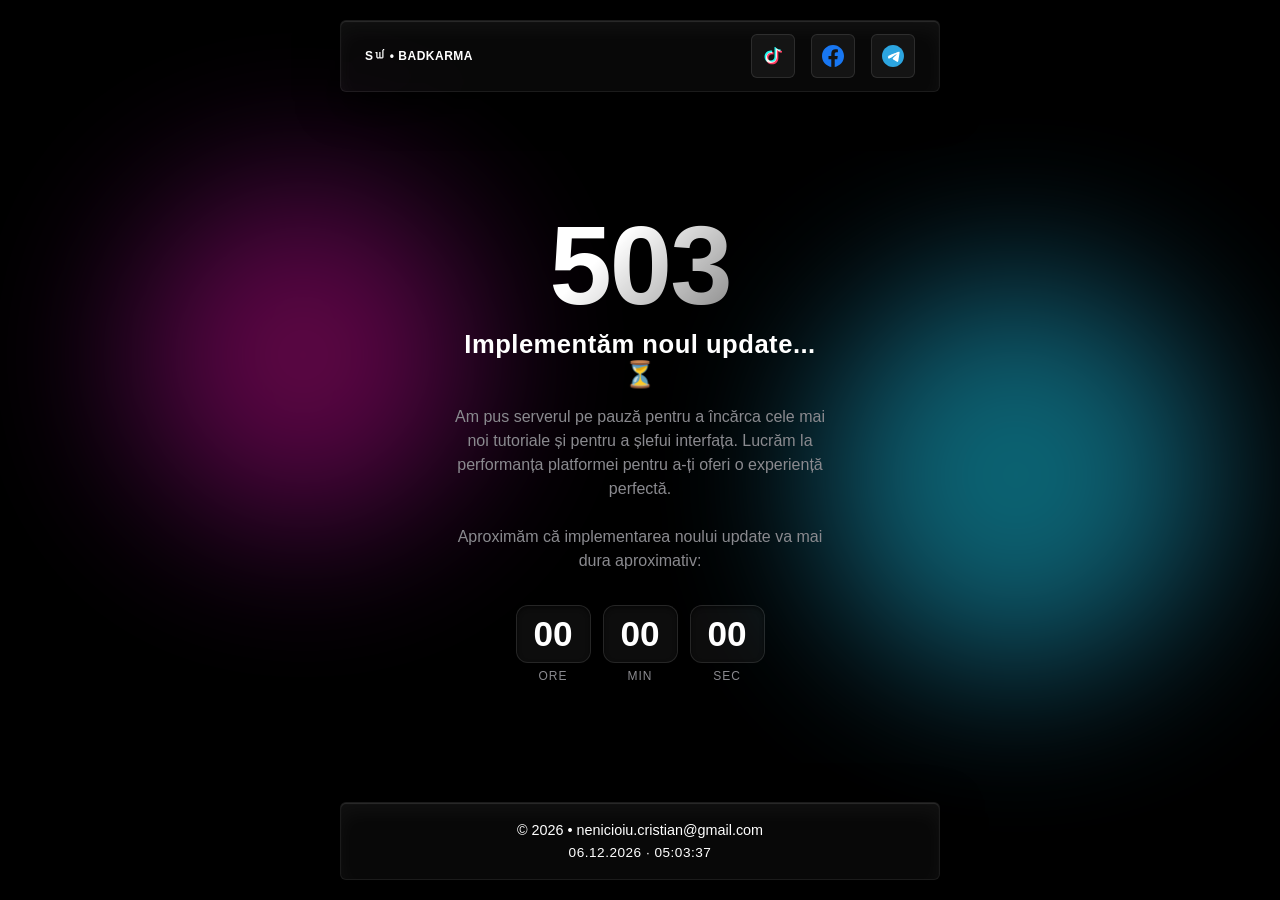
==== commit 4ab90f16: "Create index.html" ====
--- a/index.html
+++ b/index.html
@@ -1,838 +1,407 @@
 <!DOCTYPE html>
-<html lang="ro" data-theme="dark">
+<html lang="ro">
 <head>
     <meta charset="UTF-8">
-    <meta name="viewport" content="width=device-width, initial-scale=1.0, maximum-scale=1.0, user-scalable=no">
-    <title>Sꪝ • BADKARMA HUB - The Game Maker</title>
-    <link rel="stylesheet" href="style.css">
-    <meta name="apple-mobile-web-app-capable" content="yes">
-    <meta name="apple-mobile-web-app-status-bar-style" content="black-translucent">
-    <meta name="theme-color" content="#050505">
-    
-    <link rel="stylesheet" href="https://cdnjs.cloudflare.com/ajax/libs/font-awesome/6.4.0/css/all.min.css">
-    <link rel="preconnect" href="https://fonts.googleapis.com">
-    <link rel="preconnect" href="https://fonts.gstatic.com" crossorigin>
-    <link href="https://fonts.googleapis.com/css2?family=Poppins:wght=300;400;600;700&display=swap" rel="stylesheet">
-
+    <meta name="viewport" content="width=device-width, initial-scale=1.0">
+    <title>BADKARMA Hub - Lucrări de Mentenanță</title>
+    <style>
+        /* Reset de bază și optimizare AMOLED */
+        * {
+            margin: 0;
+            padding: 0;
+            box-sizing: border-box;
+            font-family: 'Segoe UI', Tahoma, Geneva, Verdana, sans-serif;
+        }
+
+        body {
+            background-color: #000000; /* Deep AMOLED Black */
+            min-height: 100vh;
+            min-height: -webkit-fill-available;
+            display: flex;
+            flex-direction: column;
+            justify-content: space-between; /* Împinge header-ul sus și footer-ul jos */
+            align-items: center;
+            overflow-x: hidden;
+            position: relative;
+            padding: 20px;
+        }
+
+        html {
+            height: -webkit-fill-available;
+        }
+
+        /* Sfere de fundal scalabile */
+        .glow-sphere {
+            position: absolute;
+            border-radius: 50%;
+            filter: blur(80px);
+            opacity: 0.45;
+            z-index: 1;
+            animation: float-spheres 10s infinite alternate ease-in-out;
+        }
+
+        .sphere-1 {
+            width: clamp(200px, 40vw, 350px);
+            height: clamp(200px, 40vw, 350px);
+            background: radial-gradient(circle, #ff007f, #7928ca);
+            top: 20%;
+            left: 10%;
+        }
+
+        .sphere-2 {
+            width: clamp(220px, 45vw, 400px);
+            height: clamp(220px, 45vw, 400px);
+            background: radial-gradient(circle, #00f2fe, #4facfe);
+            bottom: 25%;
+            right: 5%;
+            animation-delay: -5s;
+        }
+
+        /* Stil comun pentru elementele Glassmorphism (Header, Card, Footer) */
+        .glass-effect {
+            background: rgba(255, 255, 255, 0.03);
+            backdrop-filter: blur(20px) saturate(180%);
+            -webkit-backdrop-filter: blur(20px) saturate(180%);
+            border: 1px solid rgba(255, 255, 255, 0.08);
+            box-shadow: 
+                0 10px 40px rgba(0, 0, 0, 0.9),
+                inset 0 1px 1px rgba(255, 255, 255, 0.12),
+                inset 0 10px 20px rgba(255, 255, 255, 0.04);
+        }
+
+        /* HEADER */
+        header {
+            position: relative;
+            z-index: 10;
+            width: 100%;
+            max-width: 600px;
+            padding: 0.8rem 1.5rem;
+            border-radius: 6px;
+            display: flex;
+            justify-content: space-between; /* Împinge logo-ul la stânga și butoanele la dreapta */
+            align-items: center;
+            margin-bottom: 2rem;
+        }
+
+        .header-logo {
+            color: #ffffff;
+            font-size: clamp(0.95rem, 3.5vw, 1.15rem);
+            font-weight: 700;
+            letter-spacing: 0.5px;
+            user-select: none;
+        }
+
+        .header-socials {
+            display: flex;
+            align-items: center;
+            gap: 1rem; /* Spațiere optimă între butoane în partea dreaptă */
+        }
+
+        .social-btn {
+            display: flex;
+            align-items: center;
+            justify-content: center;
+            width: 44px;
+            height: 44px;
+            border-radius: 6px;
+            background: rgba(255, 255, 255, 0.05);
+            border: 1px solid rgba(255, 255, 255, 0.1);
+            transition: transform 0.3s cubic-bezier(0.175, 0.885, 0.32, 1.275), background 0.3s;
+            -webkit-tap-highlight-color: transparent;
+        }
+
+        .social-btn svg {
+            width: 22px;
+            height: 22px;
+        }
+
+        .social-btn:hover {
+            transform: scale(1.15);
+            background: rgba(255, 255, 255, 0.15);
+        }
+
+        .social-btn:active {
+            transform: scale(0.95);
+        }
+
+        /* CARD CENTRAL */
+        .glass-card {
+            position: relative;
+            z-index: 2;
+            width: 100%;
+            max-width: 450px;
+            padding: clamp(2rem, 8vw, 3.5rem) clamp(1.2rem, 5vw, 2.5rem);
+            text-align: center;
+            border-radius: 24px;
+            margin: auto 0;
+            animation: card-float 6s infinite ease-in-out;
+            will-change: transform;
+        }
+
+        /* Elemente Text Card */
+        .error-code {
+            font-size: clamp(4.5rem, 15vw, 7rem);
+            font-weight: 900;
+            line-height: 1;
+            background: linear-gradient(135deg, #ffffff 40%, rgba(255, 255, 255, 0.3));
+            -webkit-background-clip: text;
+            -webkit-text-fill-color: transparent;
+            letter-spacing: -2px;
+            margin-bottom: 0.5rem;
+        }
+
+        .error-title {
+            color: #ffffff;
+            font-size: clamp(1.2rem, 5vw, 1.6rem);
+            font-weight: 600;
+            margin-bottom: 1rem;
+            letter-spacing: 0.5px;
+        }
+
+        .error-message {
+            color: #8a8a8f;
+            font-size: clamp(0.9rem, 3.5vw, 1rem);
+            line-height: 1.5;
+            margin-bottom: clamp(1.5rem, 6vw, 2rem);
+        }
+
+        /* Cronometru integrat */
+        .countdown {
+            display: flex;
+            justify-content: center;
+            gap: 12px;
+            margin-top: 10px;
+        }
+
+        .time-box {
+            display: flex;
+            flex-direction: column;
+            align-items: center;
+            width: clamp(60px, 18vw, 75px);
+        }
+
+        .time-value {
+            font-size: clamp(1.6rem, 5vw, 2.2rem);
+            font-weight: 700;
+            color: #ffffff;
+            background: rgba(255, 255, 255, 0.05);
+            width: 100%;
+            padding: 8px 0;
+            border-radius: 12px;
+            border: 1px solid rgba(255, 255, 255, 0.1);
+            box-shadow: inset 0 2px 4px rgba(0,0,0,0.5);
+            font-variant-numeric: tabular-nums;
+        }
+
+        .time-label {
+            font-size: clamp(0.7rem, 2.5vw, 0.75rem);
+            margin-top: 6px;
+            text-transform: uppercase;
+            letter-spacing: 1px;
+            color: #8a8a8f;
+        }
+
+        /* Butonul de Acasă */
+        .btn-home {
+            display: inline-block;
+            width: clamp(160px, 50%, 220px);
+            padding: 0.9rem 0;
+            color: #ffffff;
+            text-decoration: none;
+            font-weight: 600;
+            font-size: clamp(0.9rem, 3.5vw, 1rem);
+            border-radius: 14px;
+            background: rgba(255, 255, 255, 0.06);
+            border: 1px solid rgba(255, 255, 255, 0.1);
+            transition: all 0.3s cubic-bezier(0.16, 1, 0.3, 1);
+            backdrop-filter: blur(5px);
+            -webkit-tap-highlight-color: transparent;
+        }
+
+        .btn-home:hover {
+            background: #ffffff;
+            color: #000000;
+            box-shadow: 0 0 25px rgba(255, 255, 255, 0.35);
+            transform: translateY(-2px);
+        }
+
+        .btn-home:active {
+            transform: scale(0.97);
+        }
+
+        /* FOOTER */
+        footer {
+            position: relative;
+            z-index: 10;
+            width: 100%;
+            max-width: 600px;
+            padding: 1.2rem 1rem;
+            border-radius: 6px;
+            text-align: center;
+            color: #ffffff;
+            font-size: 0.9rem;
+            display: flex;
+            flex-direction: column;
+            gap: 0.4rem;
+            margin-top: 2rem;
+        }
+
+        footer .live-time {
+            color: #ffffff;
+            font-variant-numeric: tabular-nums;
+            font-size: 0.85rem;
+            letter-spacing: 0.5px;
+        }
+
+        /* Animații */
+        @keyframes card-float {
+            0%, 100% { transform: translateY(0); }
+            50% { transform: translateY(-8px); }
+        }
+
+        @keyframes float-spheres {
+            0% { transform: translate(0, 0) scale(1); }
+            100% { transform: translate(20px, 30px) scale(1.05); }
+        }
+
+        /* Optimizare strictă pentru telefoane în mod Landscape */
+        @media (max-height: 520px) {
+            body {
+                overflow-y: auto;
+                align-items: center;
+                padding: 1rem;
+                justify-content: flex-start;
+            }
+            .glass-card {
+                animation: none;
+                padding: 1.5rem;
+                margin: 1.5rem 0;
+            }
+            header, footer { margin: 0; }
+            .error-code { font-size: 3.5rem; }
+            .error-message { margin-bottom: 1.2rem; }
+            .countdown { margin-top: 5px; }
+        }
+    </style>
 </head>
 <body>
 
-    <header>
-        <div class="nav-container glass-panel">
-            <div class="logo">Sꪝ • BADKARMA HUB</div>
-            <div class="nav-controls">
-    <a href="intent://www.tiktok.com/@baiatu_cu.kia?_r=1&_t=ZN-97f4PeQZv1i#Intent;scheme=https;package=com.android.chrome;end" class="social-btn tiktok" id="btn-tiktok" title="TikTok">
-        <i class="fa-brands fa-tiktok"></i>
-    </a>
-    
-    <a href="intent://www.facebook.com/sw.badkarma#Intent;scheme=https;package=com.android.chrome;end" class="social-btn facebook" id="btn-facebook" title="Facebook">
-        <i class="fa-brands fa-facebook-f"></i>
-    </a>
-    
-    <a href="https://t.me/sw_badkarma" target="_blank" class="social-btn telegram" id="btn-telegram" title="Telegram">
-        <i class="fa-brands fa-telegram"></i>
-    </a>
-
-    <button class="theme-toggle" onclick="toggleTheme()" title="Schimbă Modul">🌓</button>
-    <button class="theme-toggle" onclick="openAboutModal()" title="Despre Aplicație" style="outline: none; box-shadow: none;">
-        <i class="fa-regular fa-circle-question" style="font-size: 1.15rem; color: var(--text-main); transition: transform 0.2s;" onmouseover="this.style.transform='scale(1.15)'" onmouseout="this.style.transform='scale(1)'"></i>
-    </button>
-</div>
-
+    <div class="glow-sphere sphere-1"></div>
+    <div class="glow-sphere sphere-2"></div>
+
+    <header class="glass-effect">
+        <div class="header-logo" style="font-size: 12px;">Sꪝ • BADKARMA</div>
+
+        <div class="header-socials">
+            <a href="https://www.tiktok.com/@baiatu_cu.kia" target="_blank" rel="external" class="social-btn" aria-label="TikTok">
+                <svg viewBox="0 0 24 24" fill="none" xmlns="http://www.w3.org/2000/svg">
+                    <path d="M12.525 2c1.348 0 2.492.545 3.332 1.455A7.838 7.838 0 0 0 20.354 5c.045.717-.112 1.391-.428 2.004a5.358 5.358 0 0 1-3.626-1.503v7.35c0 3.73-3.023 6.753-6.753 6.753C5.817 19.604 2.79 16.58 2.79 12.85c0-3.729 3.027-6.753 6.756-6.753.535 0 1.052.063 1.547.18v2.664a4.137 4.137 0 0 0-1.547-.295c-2.264 0-4.099 1.835-4.099 4.1 0 2.264 1.835 4.1 4.1 4.1 2.263 0 4.1-1.836 4.1-4.1V2h3.278Z" fill="#25F4EE"/>
+                    <path d="M12.525 2c1.348 0 2.492.545 3.332 1.455A7.838 7.838 0 0 0 20.354 5c.045.717-.112 1.391-.428 2.004a5.358 5.358 0 0 1-3.626-1.503v7.35c0 3.73-3.023 6.753-6.753 6.753C5.817 19.604 2.79 16.58 2.79 12.85c0-3.729 3.027-6.753 6.756-6.753.535 0 1.052.063 1.547.18v2.664a4.137 4.137 0 0 0-1.547-.295c-2.264 0-4.099 1.835-4.099 4.1 0 2.264 1.835 4.1 4.1 4.1 2.263 0 4.1-1.836 4.1-4.1V2h3.278Z" fill="#FE2C55" style="mix-blend-mode: lighten; transform: translate(1.5px, 1.5px);"/>
+                </svg>
+            </a>
+            <a href="https://www.facebook.com/sw.badkarma/" target="_blank" rel="external" class="social-btn" aria-label="Facebook">
+                <svg viewBox="0 0 24 24" fill="none" xmlns="http://www.w3.org/2000/svg">
+                    <path d="M24 12.073c0-6.627-5.373-12-12-12s-12 5.373-12 12c0 5.99 4.388 10.954 10.125 11.854v-8.385H7.078v-3.47h3.047V9.43c0-3.007 1.792-4.669 4.533-4.669 1.312 0 2.686.235 2.686.235v2.953H15.83c-1.491 0-1.956.925-1.956 1.874v2.25h3.328l-.532 3.47h-2.796v8.385C19.612 23.027 24 18.062 24 12.073Z" fill="#1877F2"/>
+                </svg>
+            </a>
+            <a href="https://t.me/sw_badkarma" target="_blank" rel="external" class="social-btn" aria-label="Telegram">
+                <svg viewBox="0 0 24 24" fill="none" xmlns="http://www.w3.org/2000/svg">
+                    <path d="M12 24c6.627 0 12-5.373 12-12S18.627 0 12 0 0 5.373 0 12s5.373 12 12 12Z" fill="#2CA5E0"/>
+                    <path d="M5.952 12.316c3.818-1.663 6.364-2.755 7.637-3.277 3.633-1.49 4.389-1.75 4.88-1.759.108-.002.35.025.507.152.132.107.169.252.186.353.018.1.04.329.023.504-.19 2.002-.99 6.726-1.396 8.898-.172.92-.511 1.229-.839 1.259-.713.066-1.255-.471-1.945-.923-1.08-.707-1.692-1.147-2.742-1.838-1.213-.799-.427-1.239.265-1.957.181-.188 3.327-3.052 3.388-3.312.008-.032.015-.152-.057-.215-.072-.064-.178-.042-.255-.025-.109.025-1.85 1.176-5.22 3.45-.494.34-.941.506-1.343.496-.442-.01-.1.293-1.291.683-.487.16-.874.24-.1.161-.645-.213-1.135-.67-1.114-1.267.016-.445.249-.893.696-1.343Z" fill="#FFF"/>
+                </svg>
+            </a>
         </div>
     </header>
 
-    <nav class="tabs-menu">
-        <button class="tab-btn active" onclick="switchTab('page-gunsmith', this)">
-            <i class="fa-solid fa-gun"></i>
-            <span>Gunsmith</span>
-        </button>
-        <button class="tab-btn" onclick="switchTab('page-tutoriale', this)">
-            <i class="fa-solid fa-gamepad"></i>
-            <span>CoD:M</span>
-        </button>
-        <button class="tab-btn" onclick="switchTab('page-calculator-cp', this)">
-            <i class="fa-solid fa-calculator"></i>
-            <span>Calculator CP</span>
-        </button>
-        <button class="tab-btn" onclick="switchTab('page-despre', this)">
-            <i class="fa-solid fa-user"></i>
-            <span>Despre</span>
-        </button>
-    </nav>
-
-    <main id="swipe-zone">
-
-        <section id="page-gunsmith" class="page-content active">
-            <h2 class="page-title">Gunsmith Arme CoD:M</h2>
-            
-            <div class="search-filter-container">
-                <div class="search-wrapper">
-                    <i class="fa-solid fa-magnifying-glass"></i>
-                    <input type="text" id="weaponSearch" class="search-bar" placeholder="Caută o armă..." oninput="filterWeapons()">
-                </div>
-                <div class="filter-buttons" id="filterZone">
-                    <button class="filter-btn active" onclick="filterCategory('all', this)">Toate</button>
-                    <button class="filter-btn" onclick="filterCategory('favorites', this)">⭐ Favorite</button>
-                    <button class="filter-btn" onclick="filterCategory('Asalt', this)">Asalt</button>
-                    <button class="filter-btn" onclick="filterCategory('SMG', this)">SMG</button>
-                    <button class="filter-btn" onclick="filterCategory('LMG', this)">LMG</button>
-                    <button class="filter-btn" onclick="filterCategory('Shotgun', this)">Shotgun</button>
-                    <button class="filter-btn" onclick="filterCategory('Sniper', this)">Sniper</button>
-                    <button class="filter-btn" onclick="filterCategory('Marksman', this)">Marksman</button>
-                </div>
+    <main class="glass-card">
+        <div class="error-code">503</div>
+        <h1 class="error-title">Implementăm noul update... ⏳</h1>
+        <p class="error-message">Am pus serverul pe pauză pentru a încărca cele mai noi tutoriale și pentru a șlefui interfața. Lucrăm la performanța platformei pentru a-ți oferi o experiență perfectă.<br><br>
+        Aproximăm că implementarea noului update va mai dura aproximativ:
+</p>
+        
+        <!-- Cronometrul Adăugat -->
+        <div class="countdown">
+            <div class="time-box">
+                <span class="time-value" id="hours">08</span>
+                <span class="time-label">Ore</span>
             </div>
-            
-            <div id="categoryDescPanel" class="glass-panel category-desc-panel" style="display: none; margin-bottom: 20px; padding: 15px; border-radius: 12px; text-align: center;">
-                <h3 id="categoryTitle" style="margin: 0 0 5px 0; color: #fff; font-size: 1.2rem;"></h3>
-                <p id="categoryText" style="margin: 0; color: #ccc; font-size: 0.9rem; line-height: 1.4;"></p>
+            <div class="time-box">
+                <span class="time-value" id="minutes">00</span>
+                <span class="time-label">Min</span>
             </div>
-
-            <div class="gunsmith-grid" id="weaponsContainer">
-                <div class="weapon-card glass-panel" data-id="ak117" data-type="Asalt" data-dmg="25" data-mob="78" data-acc="62" data-build="AK117-1A2B3C" 
-                     data-attachments-br="Ammunition: | În lucru, Barrel: | În lucru, Laser: | În lucru, Muzzle: | În lucru, Optic: | În lucru, Perk: | În lucru, Rear Grip: | În lucru, Stock: | În lucru, Underbarrel: | În lucru" 
-                     data-attachments-mp="Ammunition: | În lucru, Barrel: | În lucru, Laser: | În lucru, Muzzle: | În lucru, Optic: | În lucru, Perk: | În lucru, Rear Grip: | În lucru, Stock: | În lucru, Underbarrel: | În lucru" onclick="toggleAttachments(this)">
-                    <div class="weapon-title-wrapper"><div class="weapon-title">AK117</div><button class="favorite-btn" onclick="event.stopPropagation(); toggleFavorite(event, 'ak117')"><i class="fa-regular fa-star"></i></button></div>
-                    <div class="weapon-img-placeholder"><img src="AK117.webp" alt="AK117" onerror="this.style.display='none'; this.nextElementSibling.style.display='block';"><i class="fa-solid fa-gun" style="opacity: 0.3; display: none;"></i></div>
-                    <div class="weapon-desc">Cadență excelentă de tragere, dominantă în combatul de distanță medie.</div>
-                </div>
-
-                <div class="weapon-card glass-panel" data-id="type19" data-type="Asalt" data-dmg="28" data-mob="74" data-acc="64" data-build="Type19-4A5B" 
-                     data-attachments-br="Ammunition: | În lucru, Barrel: | În lucru, Laser: | În lucru, Muzzle: | În lucru, Optic: | În lucru, Perk: | În lucru, Rear Grip: | În lucru, Stock: | În lucru, Underbarrel: | În lucru" 
-                     data-attachments-mp="Ammunition: | În lucru, Barrel: | În lucru, Laser: | În lucru, Muzzle: | În lucru, Optic: | În lucru, Perk: | În lucru, Rear Grip: | În lucru, Stock: | În lucru, Underbarrel: | În lucru" onclick="toggleAttachments(this)">
-                    <div class="weapon-title-wrapper"><div class="weapon-title">Type 19</div><button class="favorite-btn" onclick="event.stopPropagation(); toggleFavorite(event, 'type19')"><i class="fa-regular fa-star"></i></button></div>
-                    <div class="weapon-img-placeholder"><img src="Type19.webp" alt="Type 19" onerror="this.style.display='none'; this.nextElementSibling.style.display='block';"><i class="fa-solid fa-gun" style="opacity: 0.3; display: none;"></i></div>
-                    <div class="weapon-desc">Armă versatilă cu opțiuni multiple de atașamente pentru personalizare maximă.</div>
-                </div>
-
-                <div class="weapon-card glass-panel" data-id="m13" data-type="Asalt" data-dmg="24" data-mob="72" data-acc="56" data-build="M13-2C3D5E" 
-                     data-attachments-br="Ammunition: | În lucru, Barrel: | În lucru, Laser: | În lucru, Muzzle: | În lucru, Optic: | În lucru, Perk: | În lucru, Rear Grip: | În lucru, Stock: | În lucru, Underbarrel: | În lucru" 
-                     data-attachments-mp="Ammunition: | În lucru, Barrel: | În lucru, Laser: | În lucru, Muzzle: | În lucru, Optic: | În lucru, Perk: | În lucru, Rear Grip: | În lucru, Stock: | În lucru, Underbarrel: | În lucru" onclick="toggleAttachments(this)">
-                    <div class="weapon-title-wrapper"><div class="weapon-title">M13</div><button class="favorite-btn" onclick="event.stopPropagation(); toggleFavorite(event, 'm13')"><i class="fa-regular fa-star"></i></button></div>
-                    <div class="weapon-img-placeholder"><img src="M13.webp" alt="M13" onerror="this.style.display='none'; this.nextElementSibling.style.display='block';"><i class="fa-solid fa-gun" style="opacity: 0.3; display: none;"></i></div>
-                    <div class="weapon-desc">Cadență de tragere tip SMG cu precizia și raza de acțiune a unei puști de asalt.</div>
-                </div>
-
-                <div class="weapon-card glass-panel" data-id="ak47" data-type="Asalt" data-dmg="33" data-mob="65" data-acc="67" data-build="AK47-1B5C" 
-                     data-attachments-br="Ammunition: | În lucru, Barrel: | În lucru, Laser: | În lucru, Muzzle: | În lucru, Optic: | În lucru, Perk: | În lucru, Rear Grip: | În lucru, Stock: | În lucru, Underbarrel: | În lucru" 
-                     data-attachments-mp="Ammunition: | În lucru, Barrel: | În lucru, Laser: | În lucru, Muzzle: | În lucru, Optic: | În lucru, Perk: | În lucru, Rear Grip: | În lucru, Stock: | În lucru, Underbarrel: | În lucru" onclick="toggleAttachments(this)">
-                    <div class="weapon-title-wrapper"><div class="weapon-title">AK-47</div><button class="favorite-btn" onclick="event.stopPropagation(); toggleFavorite(event, 'ak47')"><i class="fa-regular fa-star"></i></button></div>
-                    <div class="weapon-img-placeholder"><img src="AK47.webp" alt="AK-47" onerror="this.style.display='none'; this.nextElementSibling.style.display='block';"><i class="fa-solid fa-gun" style="opacity: 0.3; display: none;"></i></div>
-                    <div class="weapon-desc">Daune devastatoare per glonț. Clasic, puternic și extrem de stabil la distanță.</div>
-                </div>
-
-                <div class="weapon-card glass-panel" data-id="grau" data-type="Asalt" data-dmg="27" data-mob="72" data-acc="61" data-build="Grau-1A3C4E5F" 
-                     data-attachments-br="Ammunition: | În lucru, Barrel: | În lucru, Laser: | În lucru, Muzzle: | În lucru, Optic: | În lucru, Perk: | În lucru, Rear Grip: | În lucru, Stock: | În lucru, Underbarrel: | În lucru" 
-                     data-attachments-mp="Ammunition: | În lucru, Barrel: | În lucru, Laser: | În lucru, Muzzle: | În lucru, Optic: | În lucru, Perk: | În lucru, Rear Grip: | În lucru, Stock: | În lucru, Underbarrel: | În lucru" onclick="toggleAttachments(this)">
-                    <div class="weapon-title-wrapper"><div class="weapon-title">Grau 5.56</div><button class="favorite-btn" onclick="event.stopPropagation(); toggleFavorite(event, 'grau')"><i class="fa-regular fa-star"></i></button></div>
-                    <div class="weapon-img-placeholder"><img src="Grau5.56.webp" alt="Grau" onerror="this.style.display='none'; this.nextElementSibling.style.display='block';"><i class="fa-solid fa-gun" style="opacity: 0.3; display: none;"></i></div>
-                    <div class="weapon-desc">Echilibru perfect între control și viteză. Cea mai stabilă în meta.</div>
-                </div>
-
-                <div class="weapon-card glass-panel" data-id="krig6" data-type="Asalt" data-dmg="30" data-mob="69" data-acc="62" data-build="Krig-3A5C9E" 
-                     data-attachments-br="Ammunition: | În lucru, Barrel: | În lucru, Laser: | În lucru, Muzzle: | În lucru, Optic: | În lucru, Perk: | În lucru, Rear Grip: | În lucru, Stock: | În lucru, Underbarrel: | În lucru" 
-                     data-attachments-mp="Ammunition: | În lucru, Barrel: | În lucru, Laser: | În lucru, Muzzle: | În lucru, Optic: | În lucru, Perk: | În lucru, Rear Grip: | În lucru, Stock: | În lucru, Underbarrel: | În lucru" onclick="toggleAttachments(this)">
-                    <div class="weapon-title-wrapper"><div class="weapon-title">Krig 6</div><button class="favorite-btn" onclick="event.stopPropagation(); toggleFavorite(event, 'krig6')"><i class="fa-regular fa-star"></i></button></div>
-                    <div class="weapon-img-placeholder"><img src="Krig-6.webp" alt="Krig 6" onerror="this.style.display='none'; this.nextElementSibling.style.display='block';"><i class="fa-solid fa-gun" style="opacity: 0.3; display: none;"></i></div>
-                    <div class="weapon-desc">Foarte consistentă pe hărțile medii. Time-to-kill competitiv.</div>
-                </div>
-
-                <div class="weapon-card glass-panel" data-id="bp50" data-type="Asalt" data-dmg="26" data-mob="76" data-acc="59" data-build="BP50-1B2F" 
-                     data-attachments-br="Ammunition: | În lucru, Barrel: | În lucru, Laser: | În lucru, Muzzle: | În lucru, Optic: | În lucru, Perk: | În lucru, Rear Grip: | În lucru, Stock: | În lucru, Underbarrel: | În lucru" 
-                     data-attachments-mp="Ammunition: | În lucru, Barrel: | În lucru, Laser: | În lucru, Muzzle: | În lucru, Optic: | În lucru, Perk: | În lucru, Rear Grip: | În lucru, Stock: | În lucru, Underbarrel: | În lucru" onclick="toggleAttachments(this)">
-                    <div class="weapon-title-wrapper"><div class="weapon-title">BP50</div><button class="favorite-btn" onclick="event.stopPropagation(); toggleFavorite(event, 'bp50')"><i class="fa-regular fa-star"></i></button></div>
-                    <div class="weapon-img-placeholder"><img src="BP50.webp" alt="BP50" onerror="this.style.display='none'; this.nextElementSibling.style.display='block';"><i class="fa-solid fa-gun" style="opacity: 0.3; display: none;"></i></div>
-                    <div class="weapon-desc">Mobilitate fulgerătoare și un design bullpup ideal pentru stilul agresiv.</div>
-                </div>
-
-                <div class="weapon-card glass-panel" data-id="kilo" data-type="Asalt" data-dmg="29" data-mob="68" data-acc="57" data-build="Kilo-2B3C4D5F" 
-                     data-attachments-br="Ammunition: | În lucru, Barrel: | În lucru, Laser: | În lucru, Muzzle: | În lucru, Optic: | În lucru, Perk: | În lucru, Rear Grip: | În lucru, Stock: | În lucru, Underbarrel: | În lucru" 
-                     data-attachments-mp="Ammunition: | În lucru, Barrel: | În lucru, Laser: | În lucru, Muzzle: | În lucru, Optic: | În lucru, Perk: | În lucru, Rear Grip: | În lucru, Stock: | În lucru, Underbarrel: | În lucru" onclick="toggleAttachments(this)">
-                    <div class="weapon-title-wrapper"><div class="weapon-title">Kilo 141</div><button class="favorite-btn" onclick="event.stopPropagation(); toggleFavorite(event, 'kilo')"><i class="fa-regular fa-star"></i></button></div>
-                    <div class="weapon-img-placeholder"><img src="Kilo141.webp" alt="Kilo 141" onerror="this.style.display='none'; this.nextElementSibling.style.display='block';"><i class="fa-solid fa-gun" style="opacity: 0.3; display: none;"></i></div>
-                    <div class="weapon-desc">Control excelent al reculului pentru distanțe medii și lungi.</div>
-                </div>
-
-                <div class="weapon-card glass-panel" data-id="xm4" data-type="Asalt" data-dmg="28" data-mob="71" data-acc="60" data-build="XM4-9A2C" 
-                     data-attachments-br="Ammunition: | În lucru, Barrel: | În lucru, Laser: | În lucru, Muzzle: | În lucru, Optic: | În lucru, Perk: | În lucru, Rear Grip: | În lucru, Stock: | În lucru, Underbarrel: | În lucru" 
-                     data-attachments-mp="Ammunition: | În lucru, Barrel: | În lucru, Laser: | În lucru, Muzzle: | În lucru, Optic: | În lucru, Perk: | În lucru, Rear Grip: | În lucru, Stock: | În lucru, Underbarrel: | În lucru" onclick="toggleAttachments(this)">
-                    <div class="weapon-title-wrapper"><div class="weapon-title">XM4</div><button class="favorite-btn" onclick="event.stopPropagation(); toggleFavorite(event, 'xm4')"><i class="fa-regular fa-star"></i></button></div>
-                    <div class="weapon-img-placeholder"><img src="XM4.webp" alt="XM4" onerror="this.style.display='none'; this.nextElementSibling.style.display='block';"><i class="fa-solid fa-gun" style="opacity: 0.3; display: none;"></i></div>
-                    <div class="weapon-desc">Armă clasică, adaptabilă la orice tip de scenariu pe câmpul de luptă.</div>
-                </div>
-
-                <div class="weapon-card glass-panel" data-id="asval" data-type="Asalt" data-dmg="28" data-mob="80" data-acc="44" data-build="ASVAL-3A" 
-                     data-attachments-br="Ammunition: | În lucru, Barrel: | În lucru, Laser: | În lucru, Muzzle: | În lucru, Optic: | În lucru, Perk: | În lucru, Rear Grip: | În lucru, Stock: | În lucru, Underbarrel: | În lucru" 
-                     data-attachments-mp="Ammunition: | În lucru, Barrel: | În lucru, Laser: | În lucru, Muzzle: | În lucru, Optic: | În lucru, Perk: | În lucru, Rear Grip: | În lucru, Stock: | În lucru, Underbarrel: | În lucru" onclick="toggleAttachments(this)">
-                    <div class="weapon-title-wrapper"><div class="weapon-title">AS-VAL</div><button class="favorite-btn" onclick="event.stopPropagation(); toggleFavorite(event, 'asval')"><i class="fa-regular fa-star"></i></button></div>
-                    <div class="weapon-img-placeholder"><img src="AS-VAL.webp" alt="AS-VAL" onerror="this.style.display='none'; this.nextElementSibling.style.display='block';"><i class="fa-solid fa-gun" style="opacity: 0.3; display: none;"></i></div>
-                    <div class="weapon-desc">Silențiator integrat nativ și mobilitate de SMG ideală pentru flancări intense.</div>
-                </div>
-
-                <div class="weapon-card glass-panel" data-id="asm10" data-type="Asalt" data-dmg="34" data-mob="61" data-acc="63" data-build="ASM10-2B" 
-                     data-attachments-br="Ammunition: | În lucru, Barrel: | În lucru, Laser: | În lucru, Muzzle: | În lucru, Optic: | În lucru, Perk: | În lucru, Rear Grip: | În lucru, Stock: | În lucru, Underbarrel: | În lucru" 
-                     data-attachments-mp="Ammunition: | În lucru, Barrel: | În lucru, Laser: | În lucru, Muzzle: | În lucru, Optic: | În lucru, Perk: | În lucru, Rear Grip: | În lucru, Stock: | În lucru, Underbarrel: | În lucru" onclick="toggleAttachments(this)">
-                    <div class="weapon-title-wrapper"><div class="weapon-title">ASM10</div><button class="favorite-btn" onclick="event.stopPropagation(); toggleFavorite(event, 'asm10')"><i class="fa-regular fa-star"></i></button></div>
-                    <div class="weapon-img-placeholder"><img src="ASM10.webp" alt="ASM10" onerror="this.style.display='none'; this.nextElementSibling.style.display='block';"><i class="fa-solid fa-gun" style="opacity: 0.3; display: none;"></i></div>
-                    <div class="weapon-desc">Primele trei gloanțe trase au o cadență accelerată pentru eliminări instantanee.</div>
-                </div>
-
-                <div class="weapon-card glass-panel" data-id="cr56" data-type="Asalt" data-dmg="25" data-mob="70" data-acc="58" data-build="CR56-1A" 
-                     data-attachments-br="Ammunition: | În lucru, Barrel: | În lucru, Laser: | În lucru, Muzzle: | În lucru, Optic: | În lucru, Perk: | În lucru, Rear Grip: | În lucru, Stock: | În lucru, Underbarrel: | În lucru" 
-                     data-attachments-mp="Ammunition: | În lucru, Barrel: | În lucru, Laser: | În lucru, Muzzle: | În lucru, Optic: | În lucru, Perk: | În lucru, Rear Grip: | În lucru, Stock: | În lucru, Underbarrel: | În lucru" onclick="toggleAttachments(this)">
-                    <div class="weapon-title-wrapper"><div class="weapon-title">CR-56 AMAX</div><button class="favorite-btn" onclick="event.stopPropagation(); toggleFavorite(event, 'cr56')"><i class="fa-regular fa-star"></i></button></div>
-                    <div class="weapon-img-placeholder"><img src="CR-56.webp" alt="CR-56" onerror="this.style.display='none'; this.nextElementSibling.style.display='block';"><i class="fa-solid fa-gun" style="opacity: 0.3; display: none;"></i></div>
-                    <div class="weapon-desc">Recul liniar ușor de controlat și un profil de daune solid pe distanțe medii.</div>
-                </div>
-
-                <div class="weapon-card glass-panel" data-id="drh" data-type="Asalt" data-dmg="32" data-mob="67" data-acc="59" data-build="DRH-3C7F" 
-                     data-attachments-br="Ammunition: | În lucru, Barrel: | În lucru, Laser: | În lucru, Muzzle: | În lucru, Optic: | În lucru, Perk: | În lucru, Rear Grip: | În lucru, Stock: | În lucru, Underbarrel: | În lucru" 
-                     data-attachments-mp="Ammunition: | În lucru, Barrel: | În lucru, Laser: | În lucru, Muzzle: | În lucru, Optic: | În lucru, Perk: | În lucru, Rear Grip: | În lucru, Stock: | În lucru, Underbarrel: | În lucru" onclick="toggleAttachments(this)">
-                    <div class="weapon-title-wrapper"><div class="weapon-title">DR-H</div><button class="favorite-btn" onclick="event.stopPropagation(); toggleFavorite(event, 'drh')"><i class="fa-regular fa-star"></i></button></div>
-                    <div class="weapon-img-placeholder"><img src="DR-H.webp" alt="DR-H" onerror="this.style.display='none'; this.nextElementSibling.style.display='block';"><i class="fa-solid fa-gun" style="opacity: 0.3; display: none;"></i></div>
-                    <div class="weapon-desc">Încărcătorul OTM crește masiv daunele aplicate la nivelul corpului superior.</div>
-                </div>
-
-                <div class="weapon-card glass-panel" data-id="hbra3" data-type="Asalt" data-dmg="26" data-mob="71" data-acc="55" data-build="HBR-4A" 
-                     data-attachments-br="Ammunition: | În lucru, Barrel: | În lucru, Laser: | În lucru, Muzzle: | În lucru, Optic: | În lucru, Perk: | În lucru, Rear Grip: | În lucru, Stock: | În lucru, Underbarrel: | În lucru" 
-                     data-attachments-mp="Ammunition: | În lucru, Barrel: | În lucru, Laser: | În lucru, Muzzle: | În lucru, Optic: | În lucru, Perk: | În lucru, Rear Grip: | În lucru, Stock: | În lucru, Underbarrel: | În lucru" onclick="toggleAttachments(this)">
-                    <div class="weapon-title-wrapper"><div class="weapon-title">HBRa3</div><button class="favorite-btn" onclick="event.stopPropagation(); toggleFavorite(event, 'hbra3')"><i class="fa-regular fa-star"></i></button></div>
-                    <div class="weapon-img-placeholder"><img src="HBRa3.webp" alt="HBRa3" onerror="this.style.display='none'; this.nextElementSibling.style.display='block';"><i class="fa-solid fa-gun" style="opacity: 0.3; display: none;"></i></div>
-                    <div class="weapon-desc">Foarte iertătoare în utilizare datorită unui recul predictibil în primele secunde.</div>
-                </div>
-
-                <div class="weapon-card glass-panel" data-id="kn44" data-type="Asalt" data-dmg="26" data-mob="69" data-acc="60" data-build="KN44-2D" 
-                     data-attachments-br="Ammunition: | În lucru, Barrel: | În lucru, Laser: | În lucru, Muzzle: | În lucru, Optic: | În lucru, Perk: | În lucru, Rear Grip: | În lucru, Stock: | În lucru, Underbarrel: | În lucru" 
-                     data-attachments-mp="Ammunition: | În lucru, Barrel: | În lucru, Laser: | În lucru, Muzzle: | În lucru, Optic: | În lucru, Perk: | În lucru, Rear Grip: | În lucru, Stock: | În lucru, Underbarrel: | În lucru" onclick="toggleAttachments(this)">
-                    <div class="weapon-title-wrapper"><div class="weapon-title">KN-44</div><button class="favorite-btn" onclick="event.stopPropagation(); toggleFavorite(event, 'kn44')"><i class="fa-regular fa-star"></i></button></div>
-                    <div class="weapon-img-placeholder"><img src="KN44.webp" alt="KN-44" onerror="this.style.display='none'; this.nextElementSibling.style.display='block';"><i class="fa-solid fa-gun" style="opacity: 0.3; display: none;"></i></div>
-                    <div class="weapon-desc">O opțiune excelentă și flexibilă pentru eliminări constante la semi-distanță.</div>
-                </div>
-
-                <div class="weapon-card glass-panel" data-id="lk24" data-type="Asalt" data-dmg="28" data-mob="63" data-acc="68" data-build="LK24-3B5C7D9E" 
-                     data-attachments-br="Ammunition: | În lucru, Barrel: | În lucru, Laser: | În lucru, Muzzle: | În lucru, Optic: | În lucru, Perk: | În lucru, Rear Grip: | În lucru, Stock: | În lucru, Underbarrel: | În lucru" 
-                     data-attachments-mp="Ammunition: | În lucru, Barrel: | În lucru, Laser: | În lucru, Muzzle: | În lucru, Optic: | În lucru, Perk: | În lucru, Rear Grip: | În lucru, Stock: | În lucru, Underbarrel: | În lucru" onclick="toggleAttachments(this)">
-                    <div class="weapon-title-wrapper"><div class="weapon-title">LK24</div><button class="favorite-btn" onclick="event.stopPropagation(); toggleFavorite(event, 'lk24')"><i class="fa-regular fa-star"></i></button></div>
-                    <div class="weapon-img-placeholder"><img src="LK24.webp" alt="LK24" onerror="this.style.display='none'; this.nextElementSibling.style.display='block';"><i class="fa-solid fa-gun" style="opacity: 0.3; display: none;"></i></div>
-                    <div class="weapon-desc">Precizie chirurgicală de la distanță. Recomandată pentru passive play.</div>
-                </div>
-
-                <div class="weapon-card glass-panel" data-id="m4" data-type="Asalt" data-dmg="24" data-mob="73" data-acc="61" data-build="M4-1A2B" 
-                     data-attachments-br="Ammunition: | În lucru, Barrel: | În lucru, Laser: | În lucru, Muzzle: | În lucru, Optic: | În lucru, Perk: | În lucru, Rear Grip: | În lucru, Stock: | În lucru, Underbarrel: | În lucru" 
-                     data-attachments-mp="Ammunition: | În lucru, Barrel: | În lucru, Laser: | În lucru, Muzzle: | În lucru, Optic: | În lucru, Perk: | În lucru, Rear Grip: | În lucru, Stock: | În lucru, Underbarrel: | În lucru" onclick="toggleAttachments(this)">
-                    <div class="weapon-title-wrapper"><div class="weapon-title">M4</div><button class="favorite-btn" onclick="event.stopPropagation(); toggleFavorite(event, 'm4')"><i class="fa-regular fa-star"></i></button></div>
-                    <div class="weapon-img-placeholder"><img src="M4.webp" alt="M4" onerror="this.style.display='none'; this.nextElementSibling.style.display='block';"><i class="fa-solid fa-gun" style="opacity: 0.3; display: none;"></i></div>
-                    <div class="weapon-desc">Arma de bază ideală, cu un comportament liniar și recul minim controlabil.</div>
-                </div>
-
-                <div class="weapon-card glass-panel" data-id="m16" data-type="Asalt" data-dmg="30" data-mob="66" data-acc="69" data-build="M16-9B" 
-                     data-attachments-br="Ammunition: | În lucru, Barrel: | În lucru, Laser: | În lucru, Muzzle: | În lucru, Optic: | În lucru, Perk: | În lucru, Rear Grip: | În lucru, Stock: | În lucru, Underbarrel: | În lucru" 
-                     data-attachments-mp="Ammunition: | În lucru, Barrel: | În lucru, Laser: | În lucru, Muzzle: | În lucru, Optic: | În lucru, Perk: | În lucru, Rear Grip: | În lucru, Stock: | În lucru, Underbarrel: | În lucru" onclick="toggleAttachments(this)">
-                    <div class="weapon-title-wrapper"><div class="weapon-title">M16</div><button class="favorite-btn" onclick="event.stopPropagation(); toggleFavorite(event, 'm16')"><i class="fa-regular fa-star"></i></button></div>
-                    <div class="weapon-img-placeholder"><img src="M16.webp" alt="M16" onerror="this.style.display='none'; this.nextElementSibling.style.display='block';"><i class="fa-solid fa-gun" style="opacity: 0.3; display: none;"></i></div>
-                    <div class="weapon-desc">Tragere în rafală de 3 gloanțe ucigătoare, sau automată completă cu perk dedicat.</div>
-                </div>
-
-                <div class="weapon-card glass-panel" data-id="manowar" data-type="Asalt" data-dmg="37" data-mob="59" data-acc="65" data-build="MNW-1C" 
-                     data-attachments-br="Ammunition: | În lucru, Barrel: | În lucru, Laser: | În lucru, Muzzle: | În lucru, Optic: | În lucru, Perk: | În lucru, Rear Grip: | În lucru, Stock: | În lucru, Underbarrel: | În lucru" 
-                     data-attachments-mp="Ammunition: | În lucru, Barrel: | În lucru, Laser: | În lucru, Muzzle: | În lucru, Optic: | În lucru, Perk: | În lucru, Rear Grip: | În lucru, Stock: | În lucru, Underbarrel: | În lucru" onclick="toggleAttachments(this)">
-                    <div class="weapon-title-wrapper"><div class="weapon-title">Man-O-War</div><button class="favorite-btn" onclick="event.stopPropagation(); toggleFavorite(event, 'manowar')"><i class="fa-regular fa-star"></i></button></div>
-                    <div class="weapon-img-placeholder"><img src="MaNoWaR.webp" alt="Man-O-War" onerror="this.style.display='none'; this.nextElementSibling.style.display='block';"><i class="fa-solid fa-gun" style="opacity: 0.3; display: none;"></i></div>
-                    <div class="weapon-desc">Cea mai mare forță de impact la distanță lungă în schimbul unei cadențe scăzute.</div>
-                </div>
-
-                <div class="weapon-card glass-panel" data-id="type25" data-type="Asalt" data-dmg="24" data-mob="77" data-acc="49" data-build="T25-2B" 
-                     data-attachments-br="Ammunition: | În lucru, Barrel: | În lucru, Laser: | În lucru, Muzzle: | În lucru, Optic: | În lucru, Perk: | În lucru, Rear Grip: | În lucru, Stock: | În lucru, Underbarrel: | În lucru" 
-                     data-attachments-mp="Ammunition: | În lucru, Barrel: | În lucru, Laser: | În lucru, Muzzle: | În lucru, Optic: | În lucru, Perk: | În lucru, Rear Grip: | În lucru, Stock: | În lucru, Underbarrel: | În lucru" onclick="toggleAttachments(this)">
-                    <div class="weapon-title-wrapper"><div class="weapon-title">Type 25</div><button class="favorite-btn" onclick="event.stopPropagation(); toggleFavorite(event, 'type25')"><i class="fa-regular fa-star"></i></button></div>
-                    <div class="weapon-img-placeholder"><img src="Type25.webp" alt="Type 25" onerror="this.style.display='none'; this.nextElementSibling.style.display='block';"><i class="fa-solid fa-gun" style="opacity: 0.3; display: none;"></i></div>
-                    <div class="weapon-desc">Cadență de tragere explozivă perfectă pentru duelurile din zonele urbane strânse.</div>
-                </div>
-
-                <div class="weapon-card glass-panel" data-id="switchblade" data-type="SMG" data-dmg="27" data-mob="85" data-acc="48" data-build="SX9-1A3F" 
-                     data-attachments-br="Ammunition: | În lucru, Barrel: | În lucru, Laser: | În lucru, Muzzle: | În lucru, Optic: | În lucru, Perk: | În lucru, Rear Grip: | În lucru, Stock: | În lucru, Underbarrel: | În lucru" 
-                     data-attachments-mp="Ammunition: | În lucru, Barrel: | În lucru, Laser: | În lucru, Muzzle: | În lucru, Optic: | În lucru, Perk: | În lucru, Rear Grip: | În lucru, Stock: | În lucru, Underbarrel: | În lucru" onclick="toggleAttachments(this)">
-                    <div class="weapon-title-wrapper"><div class="weapon-title">Switchblade X9</div><button class="favorite-btn" onclick="event.stopPropagation(); toggleFavorite(event, 'switchblade')"><i class="fa-regular fa-star"></i></button></div>
-                    <div class="weapon-img-placeholder"><img src="SwitchBlade.webp" alt="Switchblade" onerror="this.style.display='none'; this.nextElementSibling.style.display='block';"><i class="fa-solid fa-gun" style="opacity: 0.3; display: none;"></i></div>
-                    <div class="weapon-desc">Mobilitate letală și viteză ADS remarcabilă pentru un stil de joc extrem de agresiv.</div>
-                </div>
-
-                <div class="weapon-card glass-panel" data-id="fennec" data-type="SMG" data-dmg="23" data-mob="88" data-acc="31" data-build="Fennec-2A4B8C9D" 
-                     data-attachments-br="Ammunition: | În lucru, Barrel: | În lucru, Laser: | În lucru, Muzzle: | În lucru, Optic: | În lucru, Perk: | În lucru, Rear Grip: | În lucru, Stock: | În lucru, Underbarrel: | În lucru" 
-                     data-attachments-mp="Ammunition: | În lucru, Barrel: | În lucru, Laser: | În lucru, Muzzle: | În lucru, Optic: | În lucru, Perk: | În lucru, Rear Grip: | În lucru, Stock: | În lucru, Underbarrel: | În lucru" onclick="toggleAttachments(this)">
-                    <div class="weapon-title-wrapper"><div class="weapon-title">Fennec</div><button class="favorite-btn" onclick="event.stopPropagation(); toggleFavorite(event, 'fennec')"><i class="fa-regular fa-star"></i></button></div>
-                    <div class="weapon-img-placeholder"><img src="Fennec.webp" alt="Fennec" onerror="this.style.display='none'; this.nextElementSibling.style.display='block';"><i class="fa-solid fa-gun" style="opacity: 0.3; display: none;"></i></div>
-                    <div class="weapon-desc">Cadență de tragere extrem de rapidă. Excelentă pentru spații închise.</div>
-                </div>
-
-                <div class="weapon-card glass-panel" data-id="agr556" data-type="SMG" data-dmg="26" data-mob="74" data-acc="55" data-build="AGR-5B7C" 
-                     data-attachments-br="Ammunition: | În lucru, Barrel: | În lucru, Laser: | În lucru, Muzzle: | În lucru, Optic: | În lucru, Perk: | În lucru, Rear Grip: | În lucru, Stock: | În lucru, Underbarrel: | În lucru" 
-                     data-attachments-mp="Ammunition: | În lucru, Barrel: | În lucru, Laser: | În lucru, Muzzle: | În lucru, Optic: | În lucru, Perk: | În lucru, Rear Grip: | În lucru, Stock: | În lucru, Underbarrel: | În lucru" onclick="toggleAttachments(this)">
-                    <div class="weapon-title-wrapper"><div class="weapon-title">AGR 556</div><button class="favorite-btn" onclick="event.stopPropagation(); toggleFavorite(event, 'agr556')"><i class="fa-regular fa-star"></i></button></div>
-                    <div class="weapon-img-placeholder"><img src="AGR556.webp" alt="AGR 556" onerror="this.style.display='none'; this.nextElementSibling.style.display='block';"><i class="fa-solid fa-gun" style="opacity: 0.3; display: none;"></i></div>
-                    <div class="weapon-desc">Performanță hibridă stabilă, cu calibru modificat pentru eficiență sporită.</div>
-                </div>
-
-                <div class="weapon-card glass-panel" data-id="cbr4" data-type="SMG" data-dmg="24" data-mob="82" data-acc="43" data-build="CBR4-5A6B7C1D" 
-                     data-attachments-br="Ammunition: | În lucru, Barrel: | În lucru, Laser: | În lucru, Muzzle: | În lucru, Optic: | În lucru, Perk: | În lucru, Rear Grip: | În lucru, Stock: | În lucru, Underbarrel: | În lucru" 
-                     data-attachments-mp="Ammunition: | În lucru, Barrel: | În lucru, Laser: | În lucru, Muzzle: | În lucru, Optic: | În lucru, Perk: | În lucru, Rear Grip: | În lucru, Stock: | În lucru, Underbarrel: | În lucru" onclick="toggleAttachments(this)">
-                    <div class="weapon-title-wrapper"><div class="weapon-title">CBR4</div><button class="favorite-btn" onclick="event.stopPropagation(); toggleFavorite(event, 'cbr4')"><i class="fa-regular fa-star"></i></button></div>
-                    <div class="weapon-img-placeholder"><img src="CBR4.webp" alt="CBR4" onerror="this.style.display='none'; this.nextElementSibling.style.display='block';"><i class="fa-solid fa-gun" style="opacity: 0.3; display: none;"></i></div>
-                    <div class="weapon-desc">Configurație agresivă de SMG pentru stil de joc rapid. Strafe speed mărit.</div>
-                </div>
-
-                <div class="weapon-card glass-panel" data-id="mx9" data-type="SMG" data-dmg="25" data-mob="86" data-acc="40" data-build="MX9-1A" 
-                     data-attachments-br="Ammunition: | În lucru, Barrel: | În lucru, Laser: | În lucru, Muzzle: | În lucru, Optic: | În lucru, Perk: | În lucru, Rear Grip: | În lucru, Stock: | În lucru, Underbarrel: | În lucru" 
-                     data-attachments-mp="Ammunition: | În lucru, Barrel: | În lucru, Laser: | În lucru, Muzzle: | În lucru, Optic: | În lucru, Perk: | În lucru, Rear Grip: | În lucru, Stock: | În lucru, Underbarrel: | În lucru" onclick="toggleAttachments(this)">
-                    <div class="weapon-title-wrapper"><div class="weapon-title">MX9</div><button class="favorite-btn" onclick="event.stopPropagation(); toggleFavorite(event, 'mx9')"><i class="fa-regular fa-star"></i></button></div>
-                    <div class="weapon-img-placeholder"><img src="MX9.webp" alt="MX9" onerror="this.style.display='none'; this.nextElementSibling.style.display='block';"><i class="fa-solid fa-gun" style="opacity: 0.3; display: none;"></i></div>
-                    <div class="weapon-desc">Daune superioare în combat de proximitate instantaneu și reîncărcare dinamică.</div>
-                </div>
-
-                <div class="weapon-card glass-panel" data-id="pp19bizon" data-type="SMG" data-dmg="26" data-mob="80" data-acc="52" data-build="PP19-3C" 
-                     data-attachments-br="Ammunition: | În lucru, Barrel: | În lucru, Laser: | În lucru, Muzzle: | În lucru, Optic: | În lucru, Perk: | În lucru, Rear Grip: | În lucru, Stock: | În lucru, Underbarrel: | În lucru" 
-                     data-attachments-mp="Ammunition: | În lucru, Barrel: | În lucru, Laser: | În lucru, Muzzle: | În lucru, Optic: | În lucru, Perk: | În lucru, Rear Grip: | În lucru, Stock: | În lucru, Underbarrel: | În lucru" onclick="toggleAttachments(this)">
-                    <div class="weapon-title-wrapper"><div class="weapon-title">PP19 Bizon</div><button class="favorite-btn" onclick="event.stopPropagation(); toggleFavorite(event, 'pp19bizon')"><i class="fa-regular fa-star"></i></button></div>
-                    <div class="weapon-img-placeholder"><img src="PP19-Bizon.webp" alt="PP19 Bizon" onerror="this.style.display='none'; this.nextElementSibling.style.display='block';"><i class="fa-solid fa-gun" style="opacity: 0.3; display: none;"></i></div>
-                    <div class="weapon-desc">Capacitate masivă a încărcătorului nativ; oferă un control total fără reîncărcări dese.</div>
-                </div>
-
-                <div class="weapon-card glass-panel" data-id="qq9" data-type="SMG" data-dmg="25" data-mob="83" data-acc="40" data-build="QQ9-1B2C5D8F" 
-                     data-attachments-br="Ammunition: | În lucru, Barrel: | În lucru, Laser: | În lucru, Muzzle: | În lucru, Optic: | În lucru, Perk: | În lucru, Rear Grip: | În lucru, Stock: | În lucru, Underbarrel: | În lucru" 
-                     data-attachments-mp="Ammunition: | În lucru, Barrel: | În lucru, Laser: | În lucru, Muzzle: | În lucru, Optic: | În lucru, Perk: | În lucru, Rear Grip: | În lucru, Stock: | În lucru, Underbarrel: | În lucru" onclick="toggleAttachments(this)">
-                    <div class="weapon-title-wrapper"><div class="weapon-title">QQ9</div><button class="favorite-btn" onclick="event.stopPropagation(); toggleFavorite(event, 'qq9')"><i class="fa-regular fa-star"></i></button></div>
-                    <div class="weapon-img-placeholder"><img src="QQ9.webp" alt="QQ9" onerror="this.style.display='none'; this.nextElementSibling.style.display='block';"><i class="fa-solid fa-gun" style="opacity: 0.3; display: none;"></i></div>
-                    <div class="weapon-desc">Clasicul SMG rapid. O opțiune stabilă de atac la distanțe foarte scurte.</div>
-                </div>
-
-                <div class="weapon-card glass-panel" data-id="razorback" data-type="SMG" data-dmg="27" data-mob="75" data-acc="58" data-build="RZB-4E" 
-                     data-attachments-br="Ammunition: | În lucru, Barrel: | În lucru, Laser: | În lucru, Muzzle: | În lucru, Optic: | În lucru, Perk: | În lucru, Rear Grip: | În lucru, Stock: | În lucru, Underbarrel: | În lucru" 
-                     data-attachments-mp="Ammunition: | În lucru, Barrel: | În lucru, Laser: | În lucru, Muzzle: | În lucru, Optic: | În lucru, Perk: | În lucru, Rear Grip: | În lucru, Stock: | În lucru, Underbarrel: | În lucru" onclick="toggleAttachments(this)">
-                    <div class="weapon-title-wrapper"><div class="weapon-title">Razorback</div><button class="favorite-btn" onclick="event.stopPropagation(); toggleFavorite(event, 'razorback')"><i class="fa-regular fa-star"></i></button></div>
-                    <div class="weapon-img-placeholder"><img src="Razorback.webp" alt="Razorback" onerror="this.style.display='none'; this.nextElementSibling.style.display='block';"><i class="fa-solid fa-gun" style="opacity: 0.3; display: none;"></i></div>
-                    <div class="weapon-desc">Cu perk-ul Rapid Fire devine letală, combinând stabilitatea cu un TTK redus.</div>
-                </div>
-
-                <div class="weapon-card glass-panel" data-id="rus79u" data-type="SMG" data-dmg="28" data-mob="79" data-acc="50" data-build="RUS-1A" 
-                     data-attachments-br="Ammunition: | În lucru, Barrel: | În lucru, Laser: | În lucru, Muzzle: | În lucru, Optic: | În lucru, Perk: | În lucru, Rear Grip: | În lucru, Stock: | În lucru, Underbarrel: | În lucru" 
-                     data-attachments-mp="Ammunition: | În lucru, Barrel: | În lucru, Laser: | În lucru, Muzzle: | În lucru, Optic: | În lucru, Perk: | În lucru, Rear Grip: | În lucru, Stock: | În lucru, Underbarrel: | În lucru" onclick="toggleAttachments(this)">
-                    <div class="weapon-title-wrapper"><div class="weapon-title">RUS-79U</div><button class="favorite-btn" onclick="event.stopPropagation(); toggleFavorite(event, 'rus79u')"><i class="fa-regular fa-star"></i></button></div>
-                    <div class="weapon-img-placeholder"><img src="RUS-79U.webp" alt="RUS-79U" onerror="this.style.display='none'; this.nextElementSibling.style.display='block';"><i class="fa-solid fa-gun" style="opacity: 0.3; display: none;"></i></div>
-                    <div class="weapon-desc">Cea mai versatilă armă istorică din clasa SMG, stabilă în orice update.</div>
-                </div>
-
-                <div class="weapon-card glass-panel" data-id="dingo" data-type="LMG" data-dmg="28" data-mob="64" data-acc="54" data-build="DNG-1A" 
-                     data-attachments-br="Ammunition: | În lucru, Barrel: | În lucru, Laser: | În lucru, Muzzle: | În lucru, Optic: | În lucru, Perk: | În lucru, Rear Grip: | În lucru, Stock: | În lucru, Underbarrel: | În lucru" 
-                     data-attachments-mp="Ammunition: | În lucru, Barrel: | În lucru, Laser: | În lucru, Muzzle: | În lucru, Optic: | În lucru, Perk: | În lucru, Rear Grip: | În lucru, Stock: | În lucru, Underbarrel: | În lucru" onclick="toggleAttachments(this)">
-                    <div class="weapon-title-wrapper"><div class="weapon-title">Dingo</div><button class="favorite-btn" onclick="event.stopPropagation(); toggleFavorite(event, 'dingo')"><i class="fa-regular fa-star"></i></button></div>
-                    <div class="weapon-img-placeholder"><img src="Dingo.webp" alt="Dingo" onerror="this.style.display='none'; this.nextElementSibling.style.display='block';"><i class="fa-solid fa-gun" style="opacity: 0.3; display: none;"></i></div>
-                    <div class="weapon-desc">Mobilitate avansată hibridă similară unui AR cu avantajul unui magazin extins de LMG.</div>
-                </div>
-
-                <div class="weapon-card glass-panel" data-id="mg42" data-type="LMG" data-dmg="22" data-mob="50" data-acc="60" data-build="MG42-9B3F" 
-                     data-attachments-br="Ammunition: | În lucru, Barrel: | În lucru, Laser: | În lucru, Muzzle: | În lucru, Optic: | În lucru, Perk: | În lucru, Rear Grip: | În lucru, Stock: | În lucru, Underbarrel: | În lucru" 
-                     data-attachments-mp="Ammunition: | În lucru, Barrel: | În lucru, Laser: | În lucru, Muzzle: | În lucru, Optic: | În lucru, Perk: | În lucru, Rear Grip: | În lucru, Stock: | În lucru, Underbarrel: | În lucru" onclick="toggleAttachments(this)">
-                    <div class="weapon-title-wrapper"><div class="weapon-title">MG42</div><button class="favorite-btn" onclick="event.stopPropagation(); toggleFavorite(event, 'mg42')"><i class="fa-regular fa-star"></i></button></div>
-                    <div class="weapon-img-placeholder"><img src="MG42.webp" alt="MG42" onerror="this.style.display='none'; this.nextElementSibling.style.display='block';"><i class="fa-solid fa-gun" style="opacity: 0.3; display: none;"></i></div>
-                    <div class="weapon-desc">Cadență de tragere absolut infernală capabilă să blocheze complet coridoarele hărții.</div>
-                </div>
-
-                <div class="weapon-card glass-panel" data-id="rpd" data-type="LMG" data-dmg="31" data-mob="48" data-acc="61" data-build="RPD-7C" 
-                     data-attachments-br="Ammunition: | În lucru, Barrel: | În lucru, Laser: | În lucru, Muzzle: | În lucru, Optic: | În lucru, Perk: | În lucru, Rear Grip: | În lucru, Stock: | În lucru, Underbarrel: | În lucru" 
-                     data-attachments-mp="Ammunition: | În lucru, Barrel: | În lucru, Laser: | În lucru, Muzzle: | În lucru, Optic: | În lucru, Perk: | În lucru, Rear Grip: | În lucru, Stock: | În lucru, Underbarrel: | În lucru" onclick="toggleAttachments(this)">
-                    <div class="weapon-title-wrapper"><div class="weapon-title">RPD</div><button class="favorite-btn" onclick="event.stopPropagation(); toggleFavorite(event, 'rpd')"><i class="fa-regular fa-star"></i></button></div>
-                    <div class="weapon-img-placeholder"><img src="RPD.webp" alt="RPD" onerror="this.style.display='none'; this.nextElementSibling.style.display='block';"><i class="fa-solid fa-gun" style="opacity: 0.3; display: none;"></i></div>
-                    <div class="weapon-desc">Țeava cu răcire oferă muniție infinită, eliminând total nevoia de reîncărcare.</div>
-                </div>
-
-                <div class="weapon-card glass-panel" data-id="ul736" data-type="LMG" data-dmg="32" data-mob="53" data-acc="65" data-build="UL736-2A" 
-                     data-attachments-br="Ammunition: | În lucru, Barrel: | În lucru, Laser: | În lucru, Muzzle: | În lucru, Optic: | În lucru, Perk: | În lucru, Rear Grip: | În lucru, Stock: | În lucru, Underbarrel: | În lucru" 
-                     data-attachments-mp="Ammunition: | În lucru, Barrel: | În lucru, Laser: | În lucru, Muzzle: | În lucru, Optic: | În lucru, Perk: | În lucru, Rear Grip: | În lucru, Stock: | În lucru, Underbarrel: | În lucru" onclick="toggleAttachments(this)">
-                    <div class="weapon-title-wrapper"><div class="weapon-title">UL736</div><button class="favorite-btn" onclick="event.stopPropagation(); toggleFavorite(event, 'ul736')"><i class="fa-regular fa-star"></i></button></div>
-                    <div class="weapon-img-placeholder"><img src="UL736.webp" alt="UL736" onerror="this.style.display='none'; this.nextElementSibling.style.display='block';"><i class="fa-solid fa-gun" style="opacity: 0.3; display: none;"></i></div>
-                    <div class="weapon-desc">Daune excelente la distanță lungă, stabilă în modurile competitive statice.</div>
-                </div>
-
-                <div class="weapon-card glass-panel" data-id="hs0405" data-type="Shotgun" data-dmg="100" data-mob="74" data-acc="40" data-build="HS-1A3B" 
-                     data-attachments-br="Ammunition: | În lucru, Barrel: | În lucru, Laser: | În lucru, Muzzle: | În lucru, Optic: | În lucru, Perk: | În lucru, Rear Grip: | În lucru, Stock: | În lucru, Underbarrel: | În lucru" 
-                     data-attachments-mp="Ammunition: | În lucru, Barrel: | În lucru, Laser: | În lucru, Muzzle: | În lucru, Optic: | În lucru, Perk: | În lucru, Rear Grip: | În lucru, Stock: | În lucru, Underbarrel: | În lucru" onclick="toggleAttachments(this)">
-                    <div class="weapon-title-wrapper"><div class="weapon-title">HS0405</div><button class="favorite-btn" onclick="event.stopPropagation(); toggleFavorite(event, 'hs0405')"><i class="fa-regular fa-star"></i></button></div>
-                    <div class="weapon-img-placeholder"><img src="HS0405.webp" alt="HS0405" onerror="this.style.display='none'; this.nextElementSibling.style.display='block';"><i class="fa-solid fa-bullseye" style="opacity: 0.3; display: none;"></i></div>
-                    <div class="weapon-desc">Regina distrugerilor dintr-un singur foc (one-tap) în modul Battle Royale și MP strâns.</div>
-                </div>
-
-                <div class="weapon-card glass-panel" data-id="striker" data-type="Shotgun" data-dmg="75" data-mob="71" data-acc="48" data-build="STK-2C" 
-                     data-attachments-br="Ammunition: | În lucru, Barrel: | În lucru, Laser: | În lucru, Muzzle: | În lucru, Optic: | În lucru, Perk: | În lucru, Rear Grip: | În lucru, Stock: | În lucru, Underbarrel: | În lucru" 
-                     data-attachments-mp="Ammunition: | În lucru, Barrel: | În lucru, Laser: | În lucru, Muzzle: | În lucru, Optic: | În lucru, Perk: | În lucru, Rear Grip: | În lucru, Stock: | În lucru, Underbarrel: | În lucru" onclick="toggleAttachments(this)">
-                    <div class="weapon-title-wrapper"><div class="weapon-title">Striker</div><button class="favorite-btn" onclick="event.stopPropagation(); toggleFavorite(event, 'striker')"><i class="fa-regular fa-star"></i></button></div>
-                    <div class="weapon-img-placeholder"><img src="Striker.webp" alt="Striker" onerror="this.style.display='none'; this.nextElementSibling.style.display='block';"><i class="fa-solid fa-bullseye" style="opacity: 0.3; display: none;"></i></div>
-                    <div class="weapon-desc">Shotgun semi-automat cu tragere continuă perfect pentru curățarea încăperilor.</div>
-                </div>
-
-                <div class="weapon-card glass-panel" data-id="dlq33" data-type="Sniper" data-dmg="95" data-mob="45" data-acc="72" data-build="DL-Q33-1A2B3C5E" 
-                     data-attachments-br="Ammunition: | În lucru, Barrel: | În lucru, Laser: | În lucru, Muzzle: | În lucru, Optic: | În lucru, Perk: | În lucru, Rear Grip: | În lucru, Stock: | În lucru, Underbarrel: | În lucru" 
-                     data-attachments-mp="Ammunition: | În lucru, Barrel: | În lucru, Laser: | În lucru, Muzzle: | În lucru, Optic: | În lucru, Perk: | În lucru, Rear Grip: | În lucru, Stock: | În lucru, Underbarrel: | În lucru" onclick="toggleAttachments(this)">
-                    <div class="weapon-title-wrapper"><div class="weapon-title">DL Q33</div><button class="favorite-btn" onclick="event.stopPropagation(); toggleFavorite(event, 'dlq33')"><i class="fa-regular fa-star"></i></button></div>
-                    <div class="weapon-img-placeholder"><img src="DLQ33.webp" alt="DL Q33" onerror="this.style.display='none'; this.nextElementSibling.style.display='block';"><i class="fa-solid fa-crosshairs" style="opacity: 0.3; display: none;"></i></div>
-                    <div class="weapon-desc">Atașamente recomandate pentru mobilitate maximă și ADS rapid. Cel mai consistent Sniper.</div>
-                </div>
-
-                <div class="weapon-card glass-panel" data-id="arctic50" data-type="Sniper" data-dmg="85" data-mob="40" data-acc="68" data-build="ARC-3B" 
-                     data-attachments-br="Ammunition: | În lucru, Barrel: | În lucru, Laser: | În lucru, Muzzle: | În lucru, Optic: | În lucru, Perk: | În lucru, Rear Grip: | În lucru, Stock: | În lucru, Underbarrel: | În lucru" 
-                     data-attachments-mp="Ammunition: | În lucru, Barrel: | În lucru, Laser: | În lucru, Muzzle: | În lucru, Optic: | În lucru, Perk: | În lucru, Rear Grip: | În lucru, Stock: | În lucru, Underbarrel: | În lucru" onclick="toggleAttachments(this)">
-                    <div class="weapon-title-wrapper"><div class="weapon-title">Arctic .50</div><button class="favorite-btn" onclick="event.stopPropagation(); toggleFavorite(event, 'arctic50')"><i class="fa-regular fa-star"></i></button></div>
-                    <div class="weapon-img-placeholder"><img src="Arctic50.webp" alt="Arctic .50" onerror="this.style.display='none'; this.nextElementSibling.style.display='block';"><i class="fa-solid fa-crosshairs" style="opacity: 0.3; display: none;"></i></div>
-                    <div class="weapon-desc">Sniper semi-automat greu, ideal pentru respawn rapid și eliminări consecutive.</div>
-                </div>
-
-                <div class="weapon-card glass-panel" data-id="rytecamr" data-type="Sniper" data-dmg="92" data-mob="36" data-acc="66" data-build="RYT-5C" 
-                     data-attachments-br="Ammunition: | În lucru, Barrel: | În lucru, Laser: | În lucru, Muzzle: | În lucru, Optic: | În lucru, Perk: | În lucru, Rear Grip: | În lucru, Stock: | În lucru, Underbarrel: | În lucru" 
-                     data-attachments-mp="Ammunition: | În lucru, Barrel: | În lucru, Laser: | În lucru, Muzzle: | În lucru, Optic: | În lucru, Perk: | În lucru, Rear Grip: | În lucru, Stock: | În lucru, Underbarrel: | În lucru" onclick="toggleAttachments(this)">
-                    <div class="weapon-title-wrapper"><div class="weapon-title">Rytec AMR</div><button class="favorite-btn" onclick="event.stopPropagation(); toggleFavorite(event, 'rytecamr')"><i class="fa-regular fa-star"></i></button></div>
-                    <div class="weapon-img-placeholder"><img src="RytecAMR.webp" alt="Rytec AMR" onerror="this.style.display='none'; this.nextElementSibling.style.display='block';"><i class="fa-solid fa-crosshairs" style="opacity: 0.3; display: none;"></i></div>
-                    <div class="weapon-desc">Opțiune excelentă cu încărcătoare cu muniție explozivă sau termică anti-vehicule.</div>
-                </div>
-
-                <div class="weapon-card glass-panel" data-id="locus" data-type="Sniper" data-dmg="90" data-mob="48" data-acc="70" data-build="Locus-5B7C9D2E" 
-                     data-attachments-br="Ammunition: | În lucru, Barrel: | În lucru, Laser: | În lucru, Muzzle: | În lucru, Optic: | În lucru, Perk: | În lucru, Rear Grip: | În lucru, Stock: | În lucru, Underbarrel: | În lucru" 
-                     data-attachments-mp="Ammunition: | În lucru, Barrel: | În lucru, Laser: | În lucru, Muzzle: | În lucru, Optic: | În lucru, Perk: | În lucru, Rear Grip: | În lucru, Stock: | În lucru, Underbarrel: | În lucru" onclick="toggleAttachments(this)">
-                    <div class="weapon-title-wrapper"><div class="weapon-title">Locus</div><button class="favorite-btn" onclick="event.stopPropagation(); toggleFavorite(event, 'locus')"><i class="fa-regular fa-star"></i></button></div>
-                    <div class="weapon-img-placeholder"><img src="Locus.webp" alt="Locus" onerror="this.style.display='none'; this.nextElementSibling.style.display='block';"><i class="fa-solid fa-crosshairs" style="opacity: 0.3; display: none;"></i></div>
-                    <div class="weapon-desc">Sniper ușor, perfect pentru tehnica de quick-scope direct. Viteză tactică maximă.</div>
-                </div>
-
-                <div class="weapon-card glass-panel" data-id="xpr50" data-type="Sniper" data-dmg="80" data-mob="53" data-acc="63" data-build="XPR-2A" 
-                     data-attachments-br="Ammunition: | În lucru, Barrel: | În lucru, Laser: | În lucru, Muzzle: | În lucru, Optic: | În lucru, Perk: | În lucru, Rear Grip: | În lucru, Stock: | În lucru, Underbarrel: | În lucru" 
-                     data-attachments-mp="Ammunition: | În lucru, Barrel: | În lucru, Laser: | În lucru, Muzzle: | În lucru, Optic: | În lucru, Perk: | În lucru, Rear Grip: | În lucru, Stock: | În lucru, Underbarrel: | În lucru" onclick="toggleAttachments(this)">
-                    <div class="weapon-title-wrapper"><div class="weapon-title">XPR-50</div><button class="favorite-btn" onclick="event.stopPropagation(); toggleFavorite(event, 'xpr50')"><i class="fa-regular fa-star"></i></button></div>
-                    <div class="weapon-img-placeholder"><img src="XPR-50.webp" alt="XPR-50" onerror="this.style.display='none'; this.nextElementSibling.style.display='block';"><i class="fa-solid fa-crosshairs" style="opacity: 0.3; display: none;"></i></div>
-                    <div class="weapon-desc">Hibrid cu mobilitate uriașă. Cu muniția Stopping Power obține un one-shot letal.</div>
-                </div>
-
-                <div class="weapon-card glass-panel" data-id="3linerifle" data-type="Sniper" data-dmg="93" data-mob="42" data-acc="70" data-build="3LN-1C" 
-                     data-attachments-br="Ammunition: | În lucru, Barrel: | În lucru, Laser: | În lucru, Muzzle: | În lucru, Optic: | În lucru, Perk: | În lucru, Rear Grip: | În lucru, Stock: | În lucru, Underbarrel: | În lucru" 
-                     data-attachments-mp="Ammunition: | În lucru, Barrel: | În lucru, Laser: | În lucru, Muzzle: | În lucru, Optic: | În lucru, Perk: | În lucru, Rear Grip: | În lucru, Stock: | În lucru, Underbarrel: | În lucru" onclick="toggleAttachments(this)">
-                    <div class="weapon-title-wrapper"><div class="weapon-title">3-Line Rifle</div><button class="favorite-btn" onclick="event.stopPropagation(); toggleFavorite(event, '3linerifle')"><i class="fa-regular fa-star"></i></button></div>
-                    <div class="weapon-img-placeholder"><img src="3Line-Rifle.webp" alt="3-Line Rifle" onerror="this.style.display='none'; this.nextElementSibling.style.display='block';"><i class="fa-solid fa-crosshairs" style="opacity: 0.3; display: none;"></i></div>
-                    <div class="weapon-desc">Stabilitate impecabilă la ochire pentru un stil de lunetist tradițional defensiv.</div>
-                </div>
-
-                <div class="weapon-card glass-panel" data-id="sks" data-type="Marksman" data-dmg="60" data-mob="52" data-acc="65" data-build="SKS-4B6C8D1E" 
-                     data-attachments-br="Ammunition: | În lucru, Barrel: | În lucru, Laser: | În lucru, Muzzle: | În lucru, Optic: | În lucru, Perk: | În lucru, Rear Grip: | În lucru, Stock: | În lucru, Underbarrel: | În lucru" 
-                     data-attachments-mp="Ammunition: | În lucru, Barrel: | În lucru, Laser: | În lucru, Muzzle: | În lucru, Optic: | În lucru, Perk: | În lucru, Rear Grip: | În lucru, Stock: | În lucru, Underbarrel: | În lucru" onclick="toggleAttachments(this)">
-                    <div class="weapon-title-wrapper"><div class="weapon-title">SKS</div><button class="favorite-btn" onclick="event.stopPropagation(); toggleFavorite(event, 'sks')"><i class="fa-regular fa-star"></i></button></div>
-                    <div class="weapon-img-placeholder"><img src="SKS.webp" alt="SKS" onerror="this.style.display='none'; this.nextElementSibling.style.display='block';"><i class="fa-solid fa-bullseye" style="opacity: 0.3; display: none;"></i></div>
-                    <div class="weapon-desc">Armă semi-automată devastatoare. Two-shot garantat tactat corect.</div>
-                </div>
-            </div>
-        </section>
-
-        <section id="page-tutoriale" class="page-content">
-            <h2 class="page-title">Ghiduri • Știri • Tutoriale</h2>
-            <div class="article-section">
-                <div class="event-widget">
-                    <div class="event-info">
-                        <i class="fa-solid fa-fire event-icon"></i>
-                        <div>
-                            <div class="event-title-text">Sezonul Curent CoD:M 2026</div>
-                            <div style="font-size: 0.75rem; color: var(--text-muted);">Ranked Series Activă</div>
-                        </div>
-                    </div>
-                    <span class="event-status">Live Now</span>
-                </div>
-<div class="content-block glass-panel" id="chatbot-container">
-    <h3><i class="fa-solid fa-robot"></i> CoD: Mobile - KARMA AI</h3>
-    
-    <!-- Fereastra de chat -->
-    <div id="chat-window" style="background: rgba(0,0,0,0.3); padding: 15px; border-radius: 8px; margin-bottom: 15px; height: 200px; overflow-y: auto; color: #fff; font-size: 0.9em; border: 1px solid rgba(255,255,255,0.1);">
-        <center><p>Începutul conversației</p></center>
-    </div>
-
-    <!-- Zona de input -->
-    <div class="chat-input-wrapper" style="display: flex; gap: 10px;">
-        <input type="text" id="user-input" placeholder="Scrie aici..." style="background: rgba(255,255,255,0.1); border: 1px solid rgba(255,255,255,0.2); color: white; padding: 10px; border-radius: 5px; width: 100%; outline: none;">
-        
-        <!-- Buton Trimitere -->
-        <button type="button" id="send-btn" style="background: #ffcc00; color: #000; border: none; padding: 0 15px; border-radius: 5px; cursor: pointer; font-weight: bold;">Trimite</button>
-        
-        <!-- Buton Reset -->
-        <button type="button" id="reset-btn" style="background: #444; color: white; border: none; padding: 0 15px; border-radius: 5px; cursor: pointer; border: 1px solid #666;">Reset</button>
-    </div>
-</div>               
-                <div class="content-block glass-panel">
-                    <h3><i class="fa-solid fa-hand-fist"></i> Întreținere Manșoane Gaming (Degetare)</h3>
-                    <p>Pentru a menține o senzitivitate constantă și a evita degradarea timpurie a materialului textil conductor, urmează acești pași simpli:</p>
-                    <ul>
-                        <li><strong>Spălare periodică:</strong> Spală-le manual în apă călduță cu un strop de săpun delicat. Evită detergenții agresivi.</li>
-                        <li><strong>Uscare naturală:</strong> Nu le pune niciodată pe calorifer sau la soare direct. Lasă-le să se usuce cât mai natural pe o suprafață plană.</li>
-                        <li><strong>Protecție împotriva scamelor:</strong> După fiecare sesiune păstrează-le într-o cutiuță mică din plastic etanșă sau într-o cutiuță metalică dedicată pentru ele pe care o poți găsi în magazinele de specialitate.</li>
-                    </ul>
-                </div>
-                
-<div class="content-block glass-panel">
-                    <h3><i class="fa-solid fa-hand-fist"></i> Cum să îți alegi Manșoanele Tactile pentru Gaming (Degetare)</h3>
-                    <p>Alegerea manșoanelor tactile (finger sleeves) potrivite poate face o diferență enormă în precizia și timpul de reacție, mai ales în shooterele mobile cu ritm alert, unde controlul precis al reculului în Multiplayer și rotațiile rapide din Battle Royale nu iartă nicio eroare.
-<br>
-​Iată cele mai importante criterii de care trebuie să ții cont pentru a găsi perechea perfectă:
-</p>
-                    <ul>
-                       <li><strong>Fibră de Sticlă (Glass Fiber):</strong> Reprezintă opțiunea premium pentru o glisare cu frecare aproape de zero și control absolut. Datorită profilului ultra-subțire și capacității excelente de disipare termică, mențin degetele reci și previn complet agățarea pe ecran, fiind perfecte pentru micro-ajustări precise ale reculului în shootout-uri intense. Ca dezavantaj, alunecarea extrem de rapidă pe sticlă necesită o scurtă perioadă de acomodare a memoriei musculare.</li>
-                        <li><strong>Fibră de Argint (Silver Fiber):</strong> Oferă cea mai mare sensibilitate și conductivitate. Sunt ideale pentru mișcări extrem de rapide (flick-uri, slide-canceling) și răspund instantaneu pe ecran. Ca dezavantaj, tind să se uzeze puțin mai repede.</li>
-                        <li><strong>Fibră de Carbon (Carbon Fiber):</strong> Reprezintă un echilibru excelent între durabilitate și performanță. Oferă o alunecare fluidă și constantă, fiind extrem de rezistente la uzură—perfecte pentru sesiunile lungi de rank.</li>
-                        <li><strong>Fibră de Cupru / Nailon:</strong> Absorb bine transpirația și sunt de obicei mai ieftine, dar conductivitatea și precizia sunt inferioare variantelor cu argint sau carbon.</li>
-       <li><strong>Grosimea:</strong> Orientează-te către manșoane ultra-subțiri (în jur de 0.3 mm). Acestea îți permit să simți feedback-ul ecranului mult mai bine și reduc șansele de a apăsa din greșeală butoane alăturate de pe un HUD aglomerat.</li>
-       <li><strong>Densitatea (Pin count):</strong> Împletiturile de 18-pin sau 24-pin sunt cele mai performante. O densitate mai mare a țesăturii înseamnă o textură mai fină pe ecran, eliminând senzația de frecare sacadată.</li>
-       <li><strong>Fără cusături (Seamless):
-</strong>Alege mereu modele turnate sau împletite dintr-o singură bucată. Cusăturile proeminente te pot jena la baza unghiei și pot agăța folia de protecție a ecranului.
-</li>
-       <li><strong>Banda elastică de fixare:
-</strong>Baza manșonului trebuie să fie fermă, dar nu restrictivă pentru circulația sângelui. Un manșon care alunecă de pe deget în mijlocul unui gunfight îți poate strica meciul.</li>
-                    </ul>
-                </div>
-                
-                <div class="content-block glass-panel">
-                    <h3><i class="fa-solid fa-newspaper"></i> Știri - Call of Duty: Mobile</h3>
-                    <p>Noul sezon aduce modificări majore în zona de meta! S-au aplicat ajustări importante asupra atașamentelor pentru clasa Assault Rifle, iar armele de tip SMG primesc un buff considerabil.</p>
-                    <p>Rămâi conectat pentru noile evenimente sezoniere unde poți debloca skin-uri epice gratuite.</p>
-                </div>
-            </div> 
-        </section> 
-
-        <section id="page-calculator-cp" class="page-content">
-            <h2 class="page-title">Calculator CP</h2>
-            <div class="article-section">
-                <div class="content-block glass-panel interactive-hover" style="overflow: visible !important; z-index: 999 !important;">
-    <h3><i class="fa-solid fa-calculator"></i> Calculator CP (Lucky Draw)</h3>
-    <p>Află costul total estimat al unui Lucky Draw complet în funcție de regiunea contului tău. <br><br>
-        (Nu uita, la Caracterele Mitice la Rotirea 10 costul poate fi mai mare decât cel afișat dacă sistemul include și un nivel obligatoriu de upgrade al caracterului)<br><br>
-        <font color="red">
-            Preț total caracter Mitic aprox. 7200 CP la un preț de pornire de 10 CP<br><br>
-            Preț total caracter Mitic aprox. 12620 CP la un preț de pornire de 20 CP<br><br>
-            Preț total caracter Mitic aprox. 18000 CP la un preț de pornire de 30 CP
-        </font>
-    </p>
-
-    <div class="calc-group" style="position: relative; z-index: 9999 !important;">
-        <label style="font-size: 0.8rem; color: var(--text-muted); display: block; margin-bottom: 5px;">Selectează Regiunea:</label>
-        
-        <div class="custom-dropdown" id="regionDropdown" style="position: relative; z-index: 9999 !important;">
-            <div class="dropdown-trigger" onclick="toggleUpDropdown(event)" style="position: relative; z-index: 10000 !important;">
-                <span id="dropdownSelectedValue">Europa (Start de la 30 CP)</span>
-                <i class="fa-solid fa-chevron-down"></i>
-            </div>
-            
-                        <div id="upMenu" class="dropdown-menu" style="
-                display: none; /* Ascuns implicit */
-                position: absolute !important;
-                bottom: calc(100% + 5px) !important;
-                top: auto !important;
-                left: 0 !important;
-                width: 100% !important;
-                background: var(--glass-bg) !important; /* Se schimbă automat în funcție de temă */
-                backdrop-filter: blur(25px) saturate(190%) !important;
-                -webkit-backdrop-filter: blur(25px) saturate(190%) !important;
-                border: 1px solid var(--glass-border) !important;
-                border-radius: 4px !important;
-                box-shadow: 0 -10px 30px var(--glass-shadow) !important; /* Umbră dinamică */
-                z-index: 1000000 !important;
-                flex-direction: column;
-            ">
-                <div class="dropdown-item" data-value="eu" onclick="selectRegion('eu', 'Europa (Start de la 30 CP)')" style="color: var(--text-main) !important;">Europa (Start de la 30 CP)</div>
-                <div class="dropdown-item" data-value="ro" onclick="selectRegion('ro', 'Global (Start de la 20 CP)')" style="color: var(--text-main) !important;">Global (Start de la 20 CP)</div>
-                <div class="dropdown-item" data-value="as" onclick="selectRegion('as', 'Asia (Start de la 10 CP)')" style="color: var(--text-main) !important;">Asia (Start de la 10 CP)</div>
-            </div>
-
-        </div>
-    </div>
-
-    <div id="simulatorContainer" style="display: none;">
-        <div class="calc-result" id="cpResult">Cost Total Estimativ: -- CP</div>
-        <div style="margin-top: 15px; font-size: 0.85rem; font-weight: 600;">Costul detaliat per extragere:</div>
-        <div class="draw-steps-container" id="drawSteps"></div>
-    </div>
-</div>
-
-        </section>
-
-        <section id="page-despre" class="page-content">
-            <h2 class="page-title">Profil Jucător</h2>
-            <div class="cv-container">
-                <div class="profile-header glass-panel" style="display: flex; flex-direction: column; align-items: center; text-align: center; gap: 15px; padding: 25px; position: relative;">
-    
-    <img src="avatar.jpg" alt="Sꪝ • BADKARMA" class="profile-avatar" style="margin-bottom: 0px;">
-
-    <a href="donatii.html" class="btn-donate" target="_blank" title="Donează" style="
-        display: inline-flex !important; 
-        align-items: center !important; 
-        justify-content: center !important;
-        width: 70px !important; /* Lățime perfectă în stare normală pentru iconițe */
-        height: 38px !important; 
-        padding: 0 !important;
-        border-radius: 4px !important; /* Stilul tău preferat, pătrățos */
-        background: rgba(255, 255, 255, 0.04) !important; /* Efectul de sticlă transparentă */
-        border: 1px solid rgba(255, 255, 255, 0.1) !important; /* Bordură fină sticlă */
-        backdrop-filter: blur(10px) !important;
-        -webkit-backdrop-filter: blur(10px) !important;
-        box-sizing: border-box !important;
-        overflow: hidden !important;
-        text-decoration: none !important;
-        transition: width 0.3s cubic-bezier(0.25, 0.8, 0.25, 1), background 0.25s ease, border-color 0.25s ease !important;
-        margin: 5px 0 !important;
-        cursor: pointer !important;
-    "
-    onmouseenter="
-        this.style.setProperty('width', '150px', 'important');
-        this.style.setProperty('background', 'rgba(255, 75, 43, 0.9)', 'important'); /* Se transformă în roșu */
-        this.style.setProperty('border-color', 'transparent', 'important');
-        this.querySelector('.icon-card').style.setProperty('display', 'none', 'important');
-        this.querySelector('.text-hover').style.setProperty('display', 'inline-block', 'important');
-    "
-    onmouseleave="
-        this.style.setProperty('width', '70px', 'important');
-        this.style.setProperty('background', 'rgba(255, 255, 255, 0.04)', 'important'); /* Revine la sticlă */
-        this.style.setProperty('border-color', 'rgba(255, 255, 255, 0.1)', 'important');
-        this.querySelector('.icon-card').style.setProperty('display', 'inline-block', 'important');
-        this.querySelector('.text-hover').style.setProperty('display', 'none', 'important');
-    "
-    ontouchstart="
-        this.style.setProperty('width', '150px', 'important');
-        this.style.setProperty('background', 'rgba(255, 75, 43, 0.9)', 'important'); /* Roșu la atingere pe mobil */
-        this.style.setProperty('border-color', 'transparent', 'important');
-        this.querySelector('.icon-card').style.setProperty('display', 'none', 'important');
-        this.querySelector('.text-hover').style.setProperty('display', 'inline-block', 'important');
-    "
-    onblur="
-        this.style.setProperty('width', '70px', 'important');
-        this.style.setProperty('background', 'rgba(255, 255, 255, 0.04)', 'important');
-        this.style.setProperty('border-color', 'rgba(255, 255, 255, 0.1)', 'important');
-        this.querySelector('.icon-card').style.setProperty('display', 'inline-block', 'important');
-        this.querySelector('.text-hover').style.setProperty('display', 'none', 'important');
-    ">
-        <span class="icon-card" style="display: inline-block !important; font-size: 1.1rem; letter-spacing: 1px;">🙏💳🙏</span>
-        
-        <span class="text-hover" style="display: none !important; font-size: 0.8rem; font-weight: 700; color: #fff; white-space: nowrap; text-transform: uppercase; letter-spacing: 1px;">❤️ Donează ❤️</span>
-    </a>
-
-    <div style="width: 100%;">
-        <h3 style="margin: 0; padding: 0;">Sꪝ • BADKARMA</h3>
-        <p style="color: var(--text-muted); font-size: 0.9rem; margin: 5px 0 0 0; padding: 0;">UID: 7097320773710970881</p>
-    </div>
-
-</div>
-
-                <div class="stats-grid">
-                    <div class="stat-box glass-panel"><span class="stat-val"><center>2019</center></span><span class="stat-lbl"><center>Activ din</center></span></div>
-                    <div class="stat-box glass-panel"><span class="stat-val"><center>Legendary</center></span><span class="stat-lbl"><center>Rank Curent</center></span></div>
-                    <div class="stat-box glass-panel"><span class="stat-val"><center>2.64</center></span><span class="stat-lbl"><center>K/D Ratio</center></span></div>
-                    <div class="stat-box glass-panel"><span class="stat-val"><center>56,610+</center></span><span class="stat-lbl"><center>Total Kills</center></span></div>
-                </div>
-
-                <div class="content-block glass-panel">
-                    <center>
-                        <h4><i class="fa-solid fa-sliders"></i> Setări Senzitivitate Personale</h4>
-                        <p style="color: var(--text-muted); font-size: 0.85rem; margin-top: 5px;">
-         Setările ideale variază ușor în funcție de stilul de joc al fiecărui jucător, dacă folosești sau nu manșoane tactile pentru gaming și de materialul din care sunt realizate acestea. În secțiunea "CoD:M" ai și un ghid despre cum să îți alegi manșoanele potrivite.
-                        </p>
-                    </center>
-                    
-                    <style>
-                        .sens-tables-container {
-                            display: grid;
-                            grid-template-columns: 1fr;
-                            gap: 20px;
-                            margin-top: 15px;
-                        }
-                        @media (min-width: 768px) {
-                            .sens-tables-container {
-                                grid-template-columns: 1fr 1fr;
-                            }
-                        }
-                        .sens-subtitle {
-                            font-size: 0.9rem;
-                            font-weight: 700;
-                            text-transform: uppercase;
-                            letter-spacing: 0.5px;
-                            margin-bottom: 8px;
-                            border-bottom: 1px solid var(--glass-border);
-                            padding-bottom: 4px;
-                            text-align: center !important;
-                            display: flex;
-                            justify-content: center;
-                            align-items: center;
-                            gap: 8px;
-                        }
-                        .mp-color { color: #fe0979 !important; }
-                        .br-color { color: #00f2fe !important; }
-                    </style>
-
-                    <div class="sens-tables-container">
-                        <div>
-                            <div class="sens-subtitle mp-color"><i class="fa-solid fa-crosshairs"></i> Senzitivitate Multiplayer (MP)</div>
-                            <table class="sensitivity-table">
-                                <thead>
-                                    <tr>
-                                        <th>Mod</th>
-                                        <th>Camera</th>
-                                        <th>Firing</th>
-                                    </tr>
-                                </thead>
-                                <tbody>
-                                    <tr><td>Steering</td><td><span>60</span></td><td><span>60</span></td></tr>
-                                    <tr><td>Red Dot / Holo</td><td><span>65</span></td><td><span>60</span></td></tr>
-                                    <tr><td>ADS</td><td><span>65</span></td><td><span>60</span></td></tr>
-                                    <tr><td>Tactical Scope</td><td><span>75</span></td><td><span>64</span></td></tr>
-                                    <tr><td>Sniper Scope</td><td><span>75</span></td><td><span>75</span></td></tr>
-                                    
-<tr><td>3x Tactical</td><td><span>80</span></td><td><span>75</span></td></tr>
-                                    <tr><td>4x Tactical</td><td><span>75</span></td><td><span>75</span></td></tr>
-                                    <tr><td>6x Tactical</td><td><span>40</span></td><td><span>40</span></td></tr>
-                                    <tr><td>8x Tactical</td><td><span>40</span></td><td><span>40</span></td></tr>
-                                    <tr><td>Vertical Turning</td><td><span>50</span></td><td><span>50</span></td></tr>
-                                    
-<tr><td>Ground Vehicles</td><td><span>50</span></td><td><span>50</span></td></tr>
-                                    <tr><td>Air Vehicles</td><td><span>50</span></td><td><span>50</span></td></tr>
-                                </tbody>
-                            </table>
-                        </div>
-
-                        <div>
-                            <div class="sens-subtitle br-color"><i class="fa-solid fa-earth-americas"></i> Senzitivitate Battle Royale (BR)</div>
-                            <table class="sensitivity-table">
-                                <thead>
-                                    <tr>
-                                        <th>Mod</th>
-                                        <th>Camera</th>
-                                        <th>Firing</th>
-                                    </tr>
-                                </thead>
-                                <tbody>
-<tr><td>Steering</td><td><span>103</span></td><td><span>60</span></td></tr>
-                                    <tr><td>Red Dot / Holo</td><td><span>100</span></td><td><span>95</span></td></tr>
-                                    <tr><td>ADS</td><td><span>100</span></td><td><span>95</span></td></tr>
-                                    <tr><td>Tactical Scope</td><td><span>90</span></td><td><span>93</span></td></tr>
-                                    <tr><td>Sniper Scope</td><td><span>80</span></td><td><span>55</span></td></tr>
-                                    
-<tr><td>Third Person</td><td><span>110</span></td><td><span>95</span></td></tr>
-                                    <tr><td>3x Tactical</td><td><span>70</span></td><td><span>70</span></td></tr>
-                                    <tr><td>4x Tactical</td><td><span>60</span></td><td><span>60</span></td></tr>
-                                    <tr><td>6x Tactical</td><td><span>50</span></td><td><span>50</span></td></tr>
-                                    <tr><td>8x Tactical</td><td><span>40</span></td><td><span>40</span></td></tr>
-                                    
-<tr><td>Vertical Turning</td><td><span>50</span></td><td><span>121</span></td></tr>
-                                    <tr><td>Ground Vehicles</td><td><span>55</span></td><td><span>50</span></td></tr>
-
-<tr><td>Air Vehicles</td><td><span>55</span></td><td><span>50</span></td></tr>
-                                </tbody>
-                            </table>
-                        </div>
-                    </div>
-                </div>
-
-                <div class="content-block glass-panel">
-                    <center><h4><i class="fa-solid fa-person"></i> Scurtă Descriere Personală</h4><br></center>
-                    <p><strong>Despre Mine: </strong>Jucător competitiv de Call of Duty: Mobile, specializat în meciuri de BattleRoyale dar cu o adaptabilitate rapidă pe hărțile de MP.</p>
-                    <p><strong>Abilități tehnice conexe:</strong> Optimizare setări grafice și senzitivitate avansată pentru ecrane de înaltă densitate (clase de dynamic sensitivity și calibrări gyro).</p>
-                </div>
-            </div> 
-        </section> 
-    </main> 
-                        
-    <button id="btnToTop" class="scroll-to-top" onclick="scrollToTop()" title="Mergi sus">🔝</button>
-
-    <div class="modal-overlay" id="weaponModal" onclick="closeModal(event)">
-        <div class="modal-card glass-panel" onclick="event.stopPropagation()">
-            <button class="modal-close" onclick="closeModal(null)"><i class="fa-solid fa-xmark"></i></button>
-            <div id="modalContent"></div>
-        </div>
-    </div>
-
-    <div class="modal-overlay" id="aboutModal" onclick="closeAboutModal(event)">
-        <div class="modal-card glass-panel" onclick="event.stopPropagation()" style="max-width: 400px; padding: 25px; border-radius: 12px;">
-            <button class="modal-close" onclick="closeAboutModal(null)"><i class="fa-solid fa-xmark"></i></button>
-            
-            <div style="text-align: center; margin-bottom: 20px;">
-                <h3 style="font-size: 1.3rem; font-weight: 700; margin-bottom: 5px; color: var(--text-main);">Sꪝ • BADKARMA HUB</h3>
-                <span style="background: rgba(0, 242, 254, 0.15); color: #00f2fe; font-size: 0.75rem; padding: 3px 10px; border-radius: 10px; font-weight: 600; font-family: monospace;">v16.07.2026 (Stable)</span>
-            </div>
-
-            <div style="color: var(--text-muted); font-size: 0.85rem; line-height: 1.6;">
-                <h4 style="color: var(--text-main); font-size: 0.95rem; margin-bottom: 10px; border-left: 3px solid #00f2fe; padding-left: 8px;">Ultimele Îmbunătățiri:</h4>
-                <ul style="list-style: none; padding: 0; margin: 0;">
-                    <li style="margin-bottom: 10px; padding-bottom: 8px; border-bottom: 1px dashed rgba(255,255,255,0.05); display: flex; gap: 8px;">
-                        <span>🚀</span> <span><strong>UI Îmbunătățit:</strong> Meniul de navigare și bara de căutare plus categoriile de arme sunt acum aliniate în partea de jos pe Android pentru o experiență mai bună.</span>
-                    </li>
-                    <li style="margin-bottom: 10px; padding-bottom: 8px; border-bottom: 1px dashed rgba(255,255,255,0.05); display: flex; gap: 8px;">
-                        <span>📐</span> <span><strong>UX Stabilizat:</strong> Rulare complet fluidă și eliminarea erorilor de poziționare pe mobil.</span>
-                    </li>
-                    <li style="margin-bottom: 10px; padding-bottom: 8px; border-bottom: 1px dashed rgba(255,255,255,0.05); display: flex; gap: 8px;">
-                        <span>⚙️</span> <span><strong>Sistem Feedback:</strong> Secțiune nouă integrată pentru semnalarea de BUG-uri sau sugestii de îmbunătățire a aplicației pe Android.</span>
-                    </li>
-                </ul>
-            </div>
-
-            <div style="text-align: center; margin-top: 25px; padding-top: 15px; border-top: 1px solid rgba(255, 255, 255, 0.05); display: flex; flex-direction: column; align-items: center; gap: 12px;">
-                <span style="display: block; font-size: 0.8rem; color: var(--text-muted); font-weight: 500; letter-spacing: 0.5px; margin-bottom: 4px;">Utile atât pentru mine cât și pentru tine:</span>
-                
-                <button onclick="switchToDonationModal()" style="
-                    background: rgba(255, 255, 255, 0.04);
-                    color: var(--text-main);
-                    border: 1px solid rgba(255, 255, 255, 0.1);
-                    padding: 10px 24px;
-                    font-size: 0.8rem;
-                    font-weight: 600;
-                    text-transform: uppercase;
-                    letter-spacing: 1px;
-                    border-radius: 4px;
-                    cursor: pointer;
-                    backdrop-filter: blur(10px);
-                    -webkit-backdrop-filter: blur(10px);
-                    outline: none;
-                    width: 85%;
-                    max-width: 280px;
-                    transition: all 0.25s ease;"
-                    onmouseover="this.style.background='rgba(255, 75, 43, 0.85)'; this.style.color='#fff'; this.style.borderColor='transparent';"
-                    onmouseout="this.style.background='rgba(255, 255, 255, 0.04)'; this.style.color='var(--text-main)'; this.style.borderColor='rgba(255, 255, 255, 0.1)';"
-                    onmousedown="this.style.transform='scale(0.98)';">
-                    ❤️ DONEAZĂ ❤️
-                </button>
-
-                <button onclick="openFeedbackForm()" style="
-                    background: rgba(255, 255, 255, 0.04);
-                    color: var(--text-main);
-                    border: 1px solid rgba(255, 255, 255, 0.1);
-                    padding: 10px 24px;
-                    font-size: 0.8rem;
-                    font-weight: 600;
-                    text-transform: uppercase;
-                    letter-spacing: 1px;
-                    border-radius: 4px;
-                    cursor: pointer;
-                    backdrop-filter: blur(10px);
-                    -webkit-backdrop-filter: blur(10px);
-                    outline: none;
-                    width: 85%;
-                    max-width: 280px;
-                    transition: all 0.25s ease;"
-                    onmouseover="this.style.background='rgba(52, 152, 219, 0.85)'; this.style.color='#fff'; this.style.borderColor='transparent';"
-                    onmouseout="this.style.background='rgba(255, 255, 255, 0.04)'; this.style.color='var(--text-main)'; this.style.borderColor='rgba(255, 255, 255, 0.1)';"
-                    onmousedown="this.style.transform='scale(0.98)';">
-                    🛠️ Am o Problemă 🛠️
-                </button>
+            <div class="time-box">
+                <span class="time-value" id="seconds">00</span>
+                <span class="time-label">Sec</span>
             </div>
         </div>
-    </div>
-
-    <footer>
-        <div style="font-size: 0.75rem !important; color: var(--text-muted) !important; text-align: center;">
-            © 2026 • nenicioiu.cristian@gmail.com
-        </div>
-        <div id="live-clock" class="footer-date">--:--:-- | --.--.----</div>
+        
+    </main>
+
+    <footer class="glass-effect">
+        <div>© 2026 • nenicioiu.cristian@gmail.com</div>
+        <div class="live-time" id="datetime">00.00.0000 · 00:00:00</div>
     </footer>
-<!-- Scriptul principal (arici se află funcțiile pentru arme, tab-uri, modale etc.) -->
-<script src="script.js"></script>
-
-<!-- Scriptul separat dedicat exclusiv chatbot-ului -->
-<script src="chatbot.js"></script>
+
+    <script>
+        // --- 1. Logica Ceasului Live din Footer ---
+function updateDateTime() {
+    const now = new Date();
+    const day = String(now.getDate()).padStart(2, '0');
+    const month = String(now.getMonth() + 1).padStart(2, '0');
+    const year = now.getFullYear();
+    const hours = String(now.getHours()).padStart(2, '0');
+    const minutes = String(now.getMinutes()).padStart(2, '0');
+    const seconds = String(now.getSeconds()).padStart(2, '0');
+    
+    const formattedString = `${day}.${month}.${year} · ${hours}:${minutes}:${seconds}`;
+    document.getElementById('datetime').textContent = formattedString;
+}
+updateDateTime();
+setInterval(updateDateTime, 1000);
+
+// --- 2. Logica Cronometrului Global ---
+// Setează data exactă în viitor
+const endTime = new Date("2026-07-25T11:00:00").getTime(); 
+
+function updateTimer() {
+    const now = new Date().getTime();
+    const distance = endTime - now;
+
+    if (distance <= 0) {
+        document.getElementById('hours').innerText = "00";
+        document.getElementById('minutes').innerText = "00";
+        document.getElementById('seconds').innerText = "00";
+        return;
+    }
+
+    const h = Math.floor(distance / (1000 * 60 * 60));
+    const m = Math.floor((distance % (1000 * 60 * 60)) / (1000 * 60));
+    const s = Math.floor((distance % (1000 * 60)) / 1000);
+
+    document.getElementById('hours').innerText = h.toString().padStart(2, '0');
+    document.getElementById('minutes').innerText = m.toString().padStart(2, '0');
+    document.getElementById('seconds').innerText = s.toString().padStart(2, '0');
+}
+
+updateTimer();
+setInterval(updateTimer, 1000);
+
+// --- 3. Forțare deschidere în browser extern ---
+document.querySelectorAll('.header-socials a').forEach(link => {
+    link.addEventListener('click', function(e) {
+        const url = this.getAttribute('href');
+        
+        if (window.Android && window.Android.openInBrowser) {
+            e.preventDefault();
+            window.Android.openInBrowser(url);
+        } else {
+            // Se va deschide normal dacă nu este într-un WebView
+        }
+    });
+});
+
+    </script>
 
 </body>
 </html>
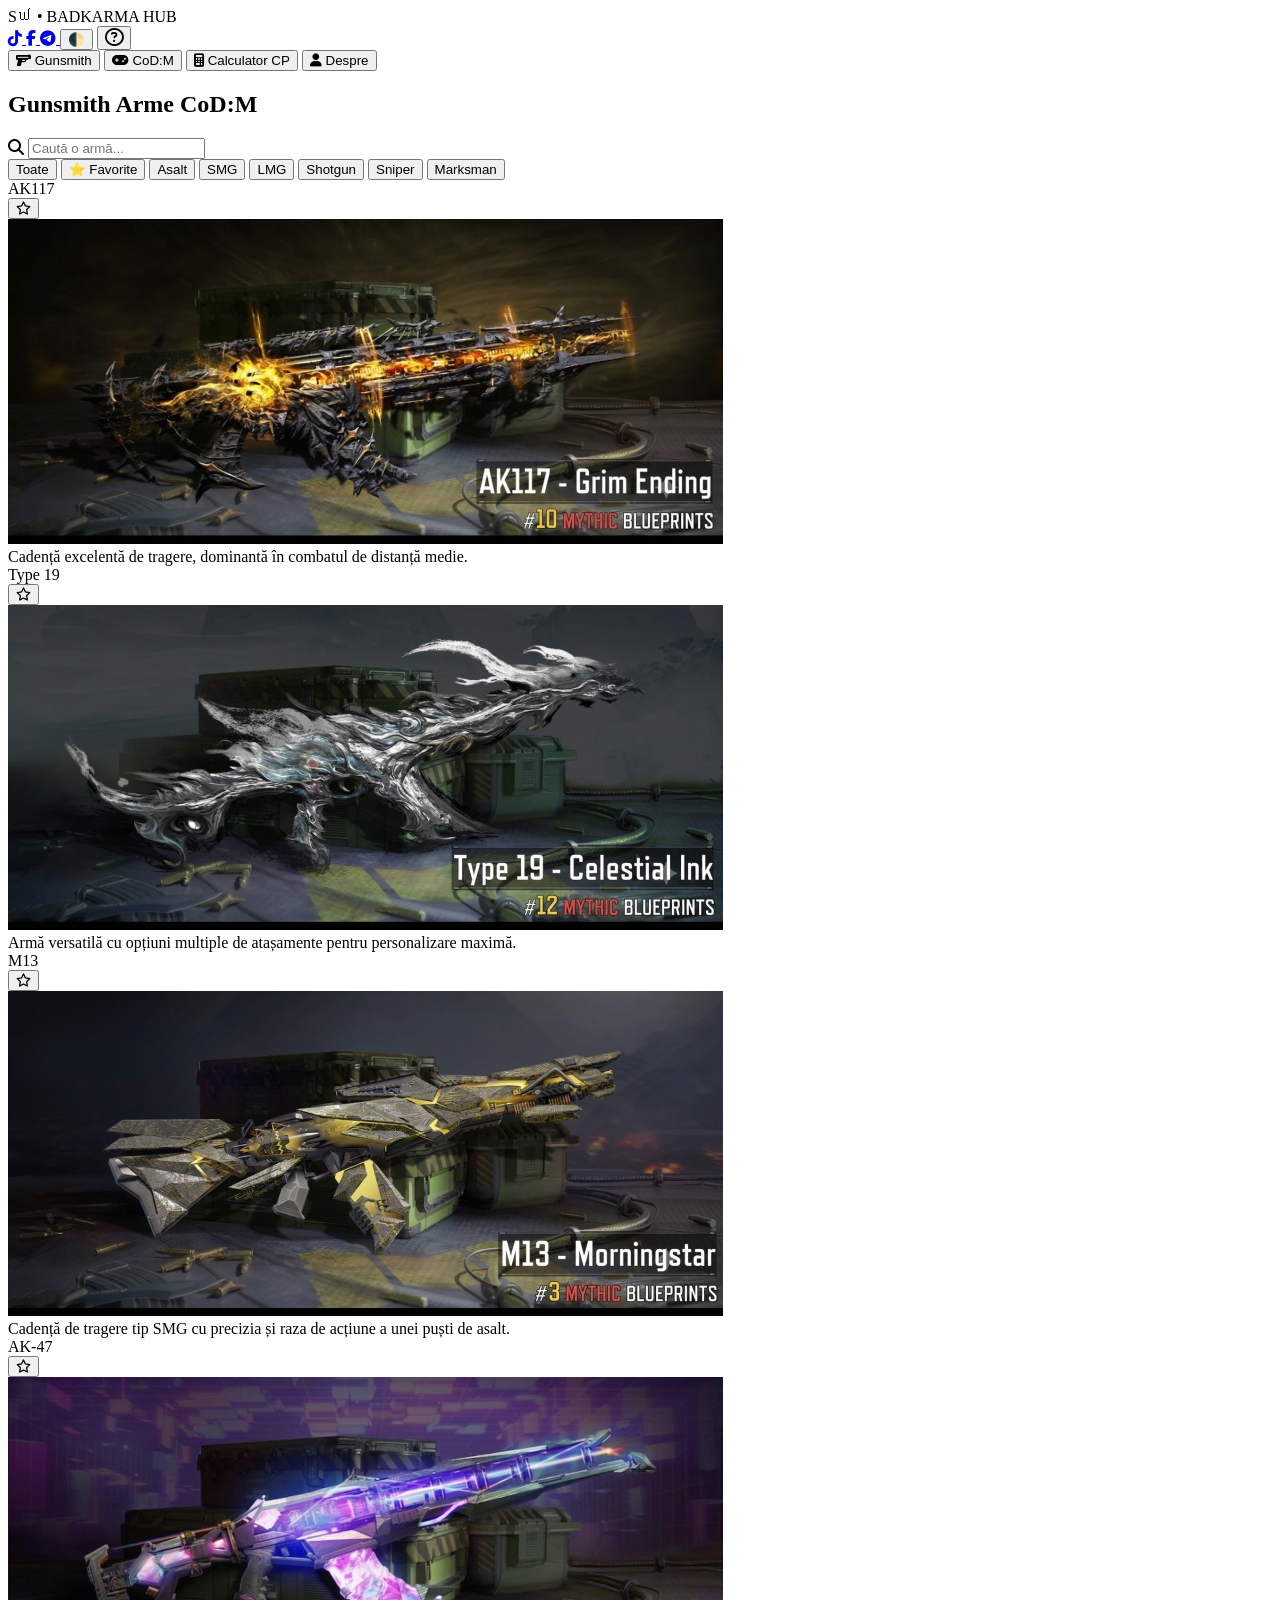
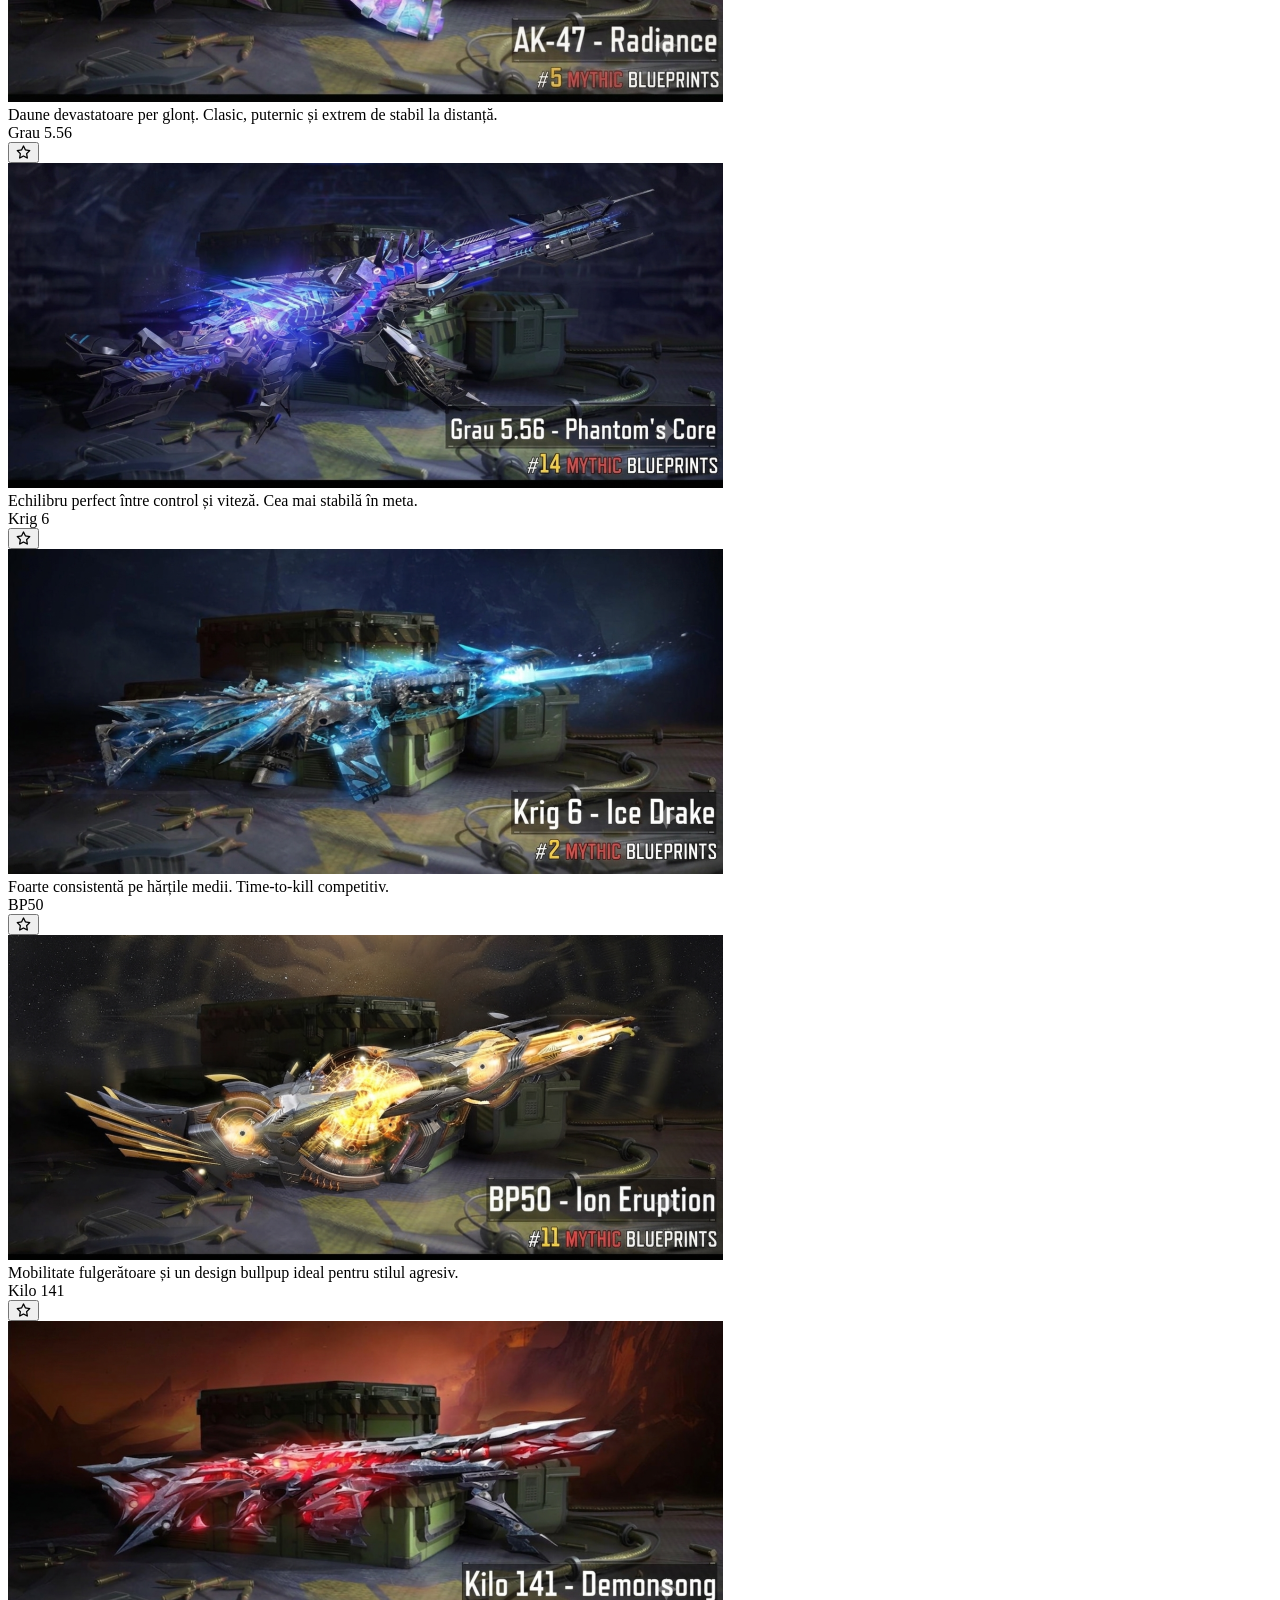
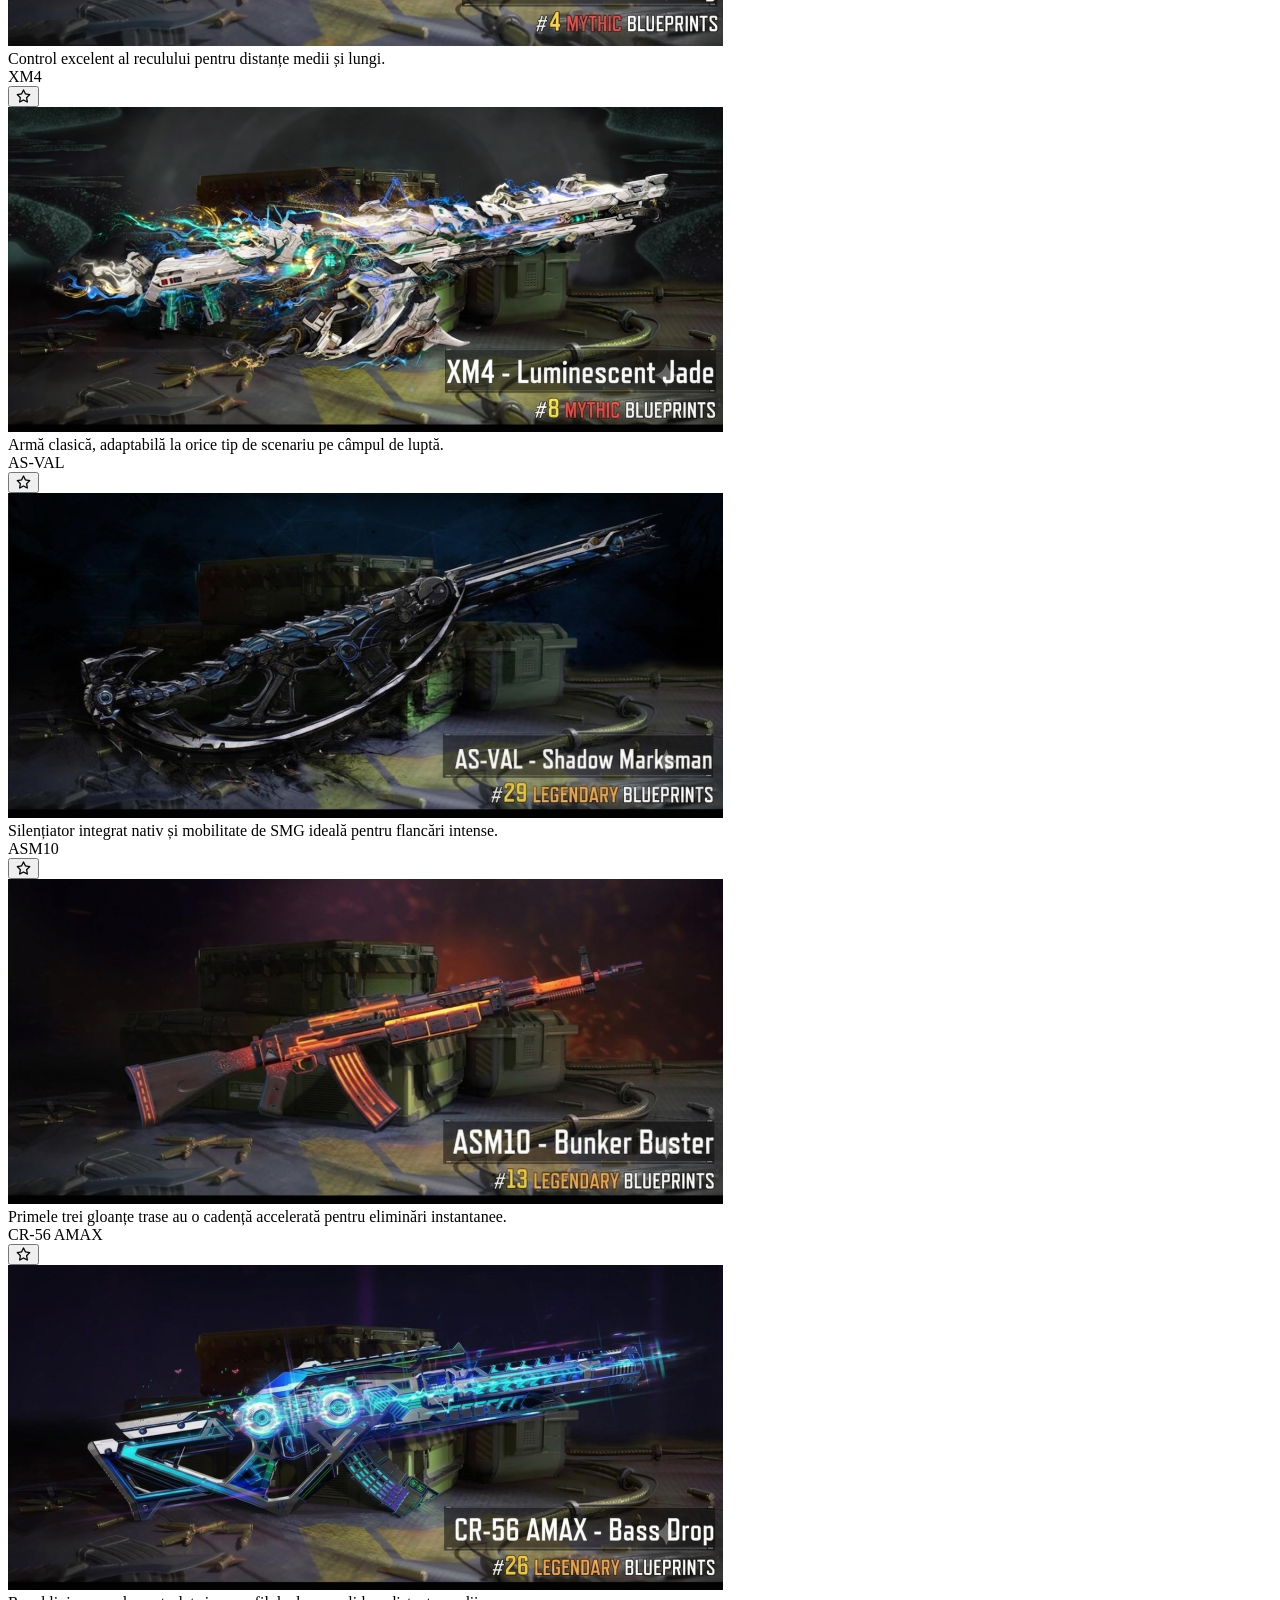
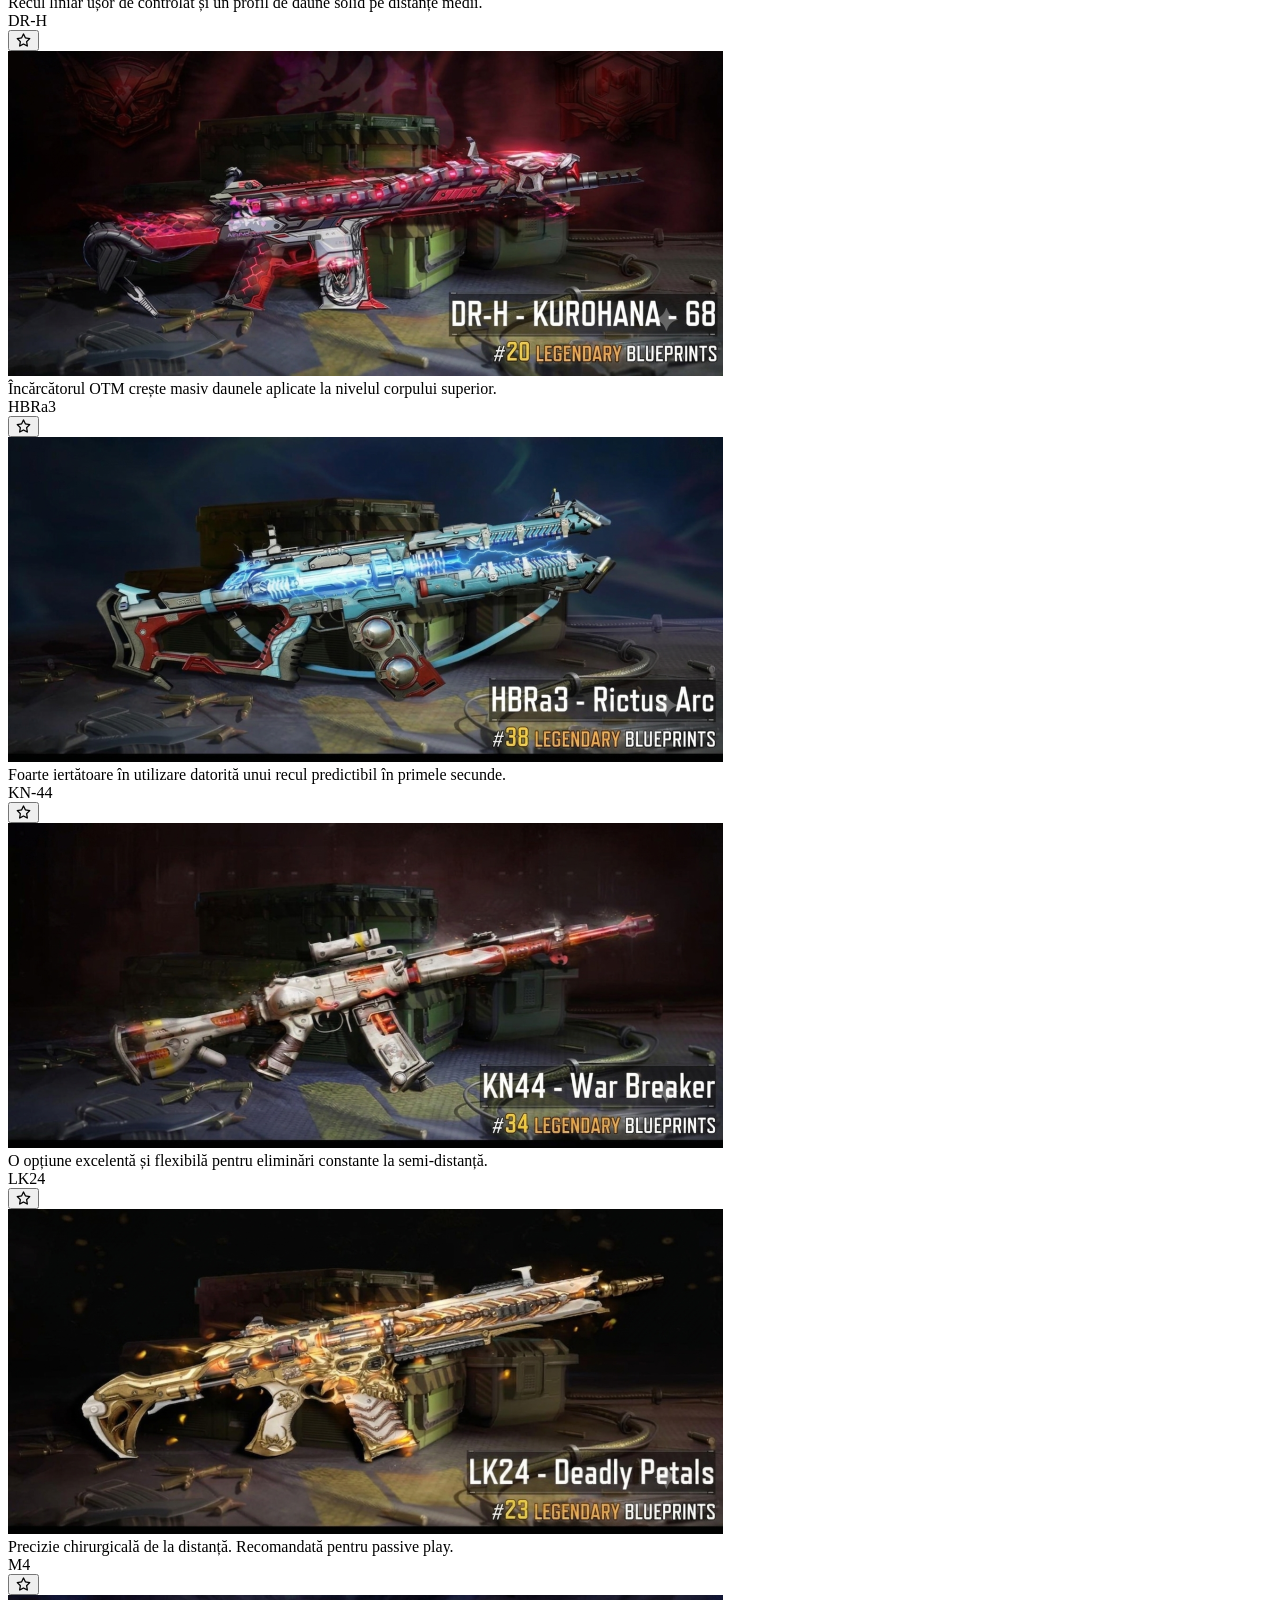
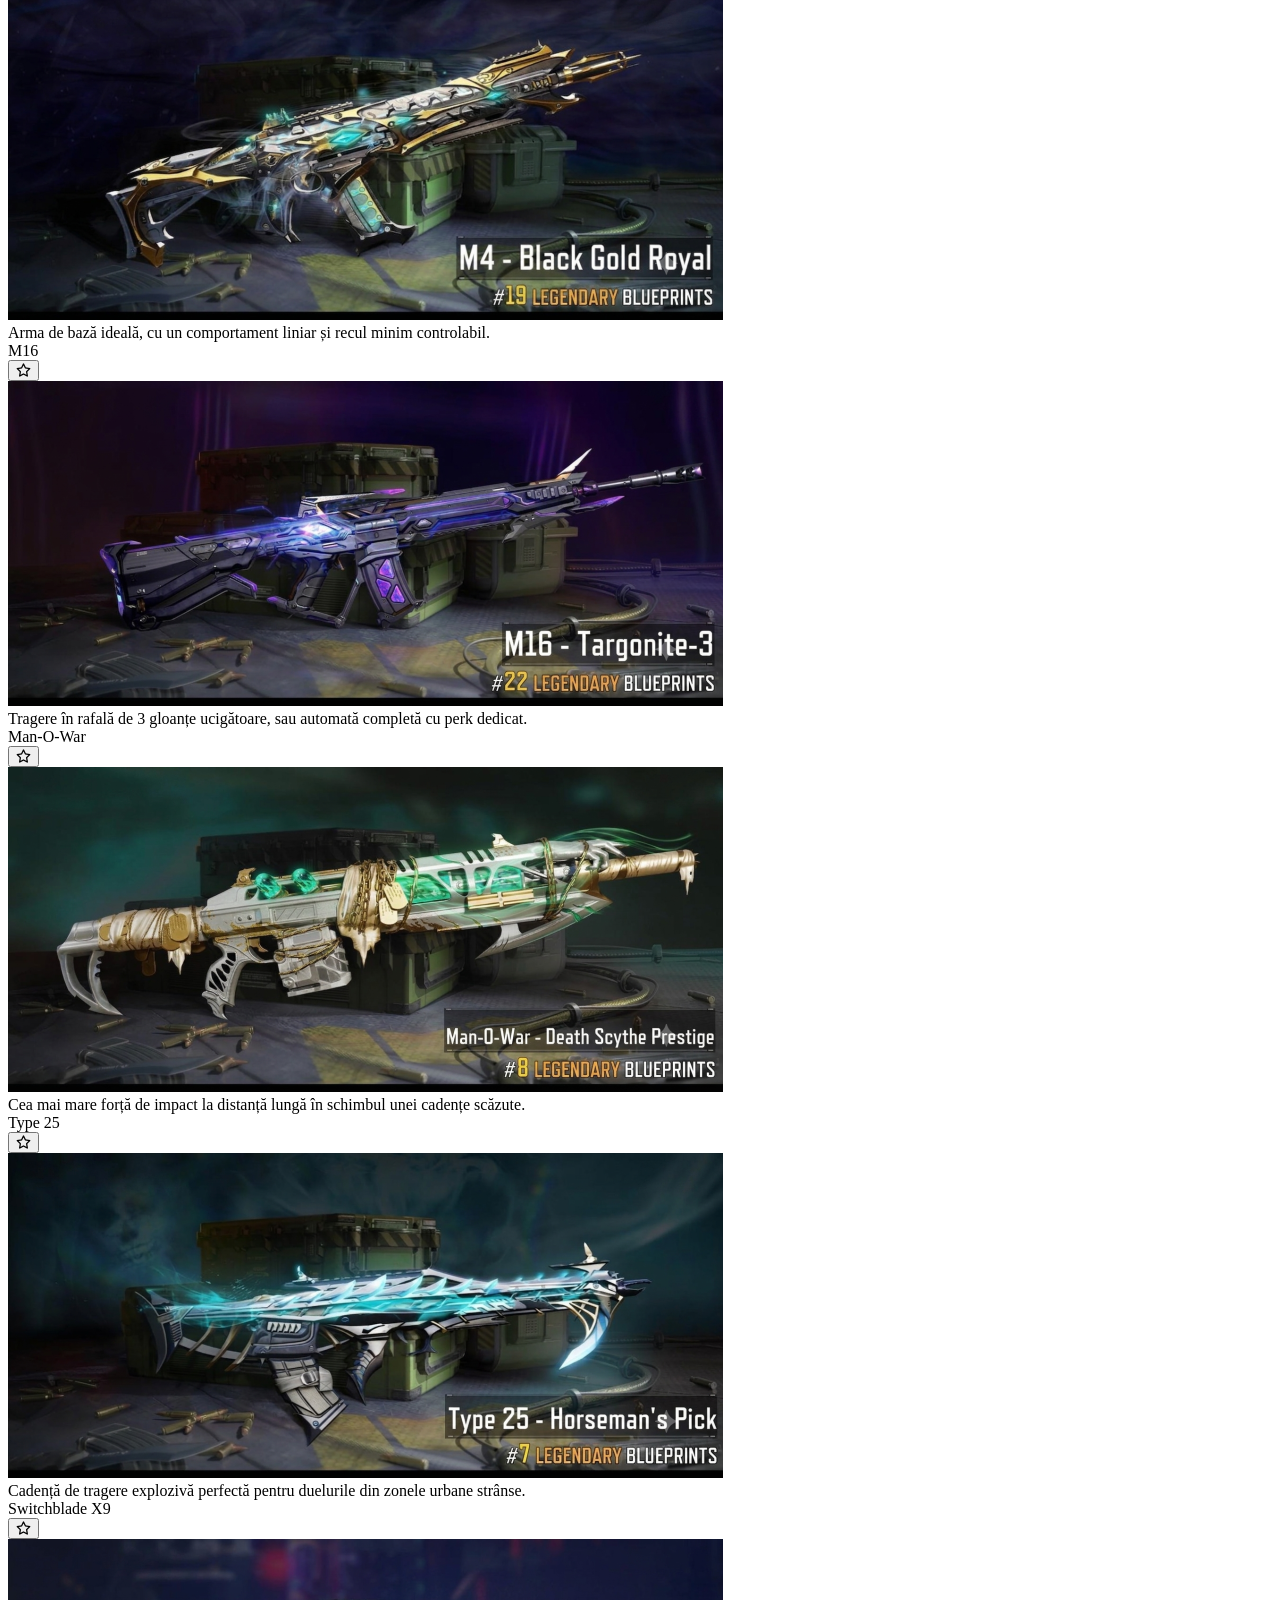
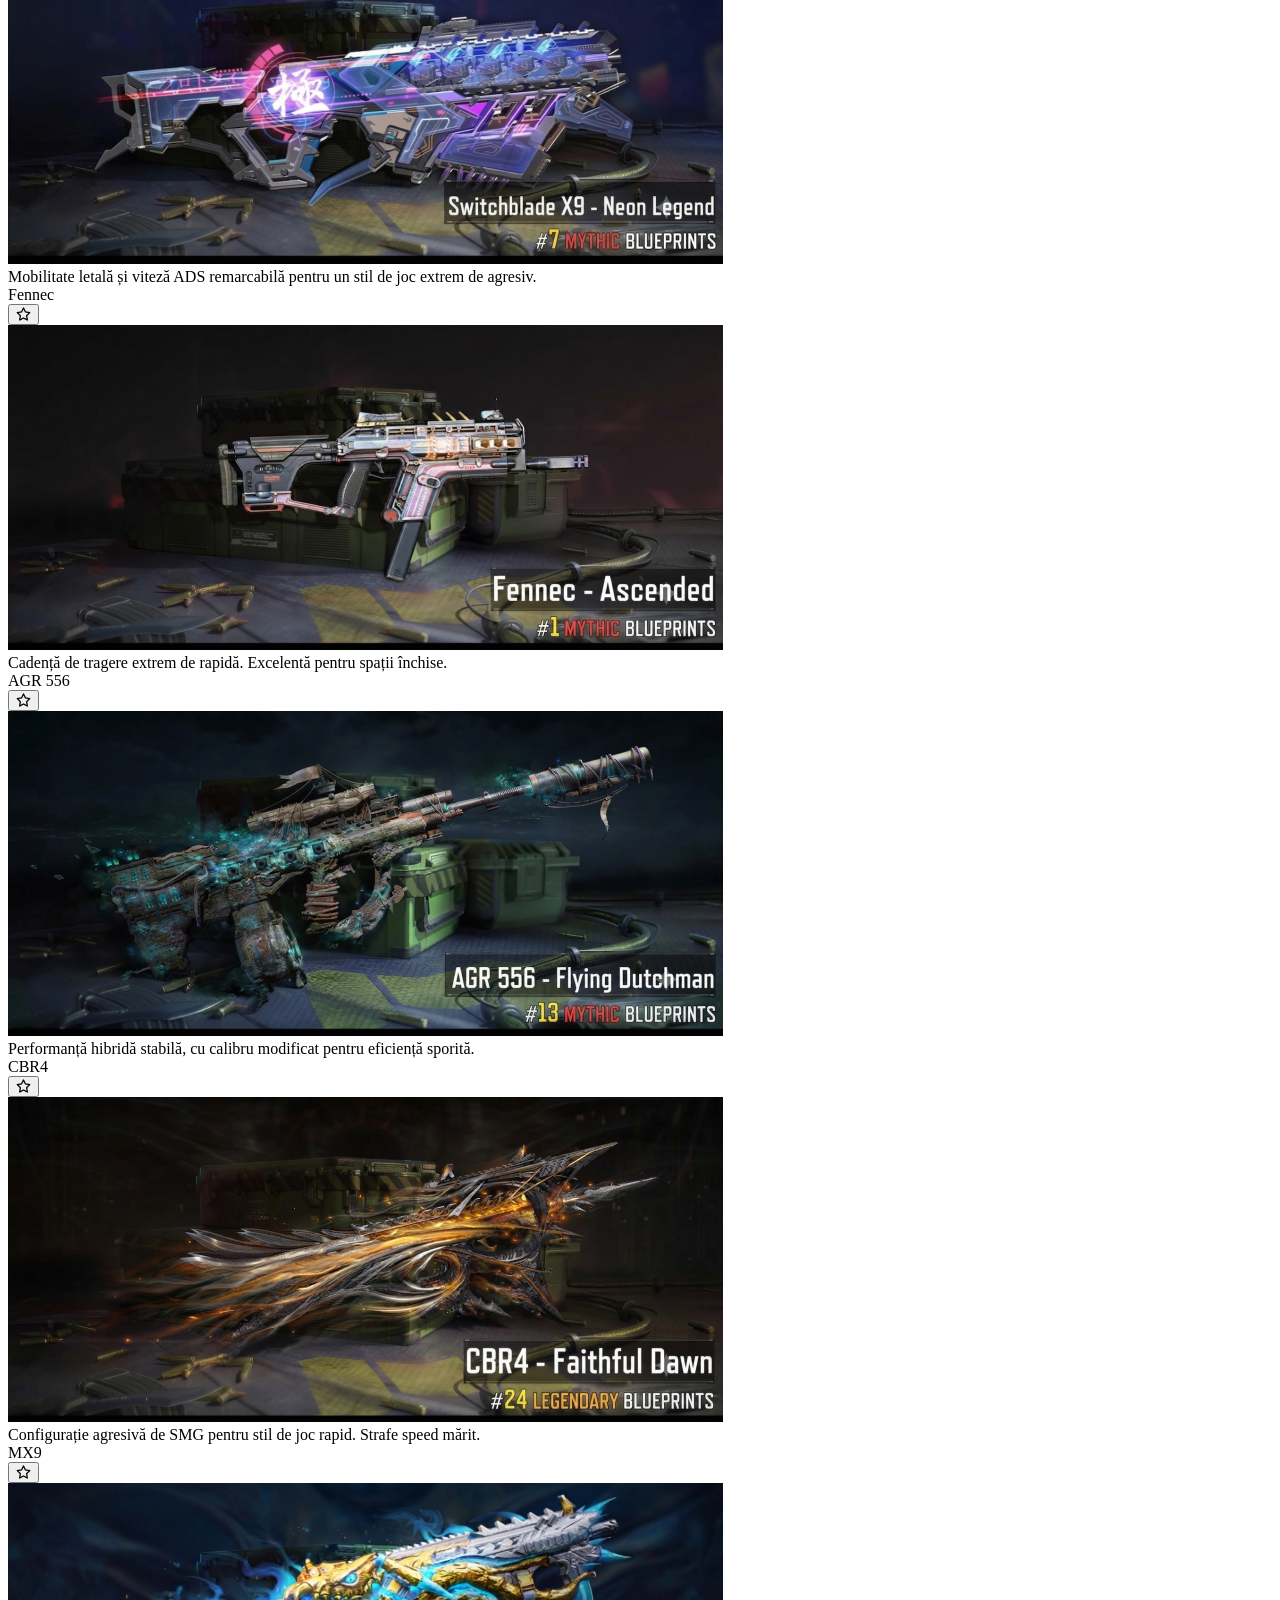
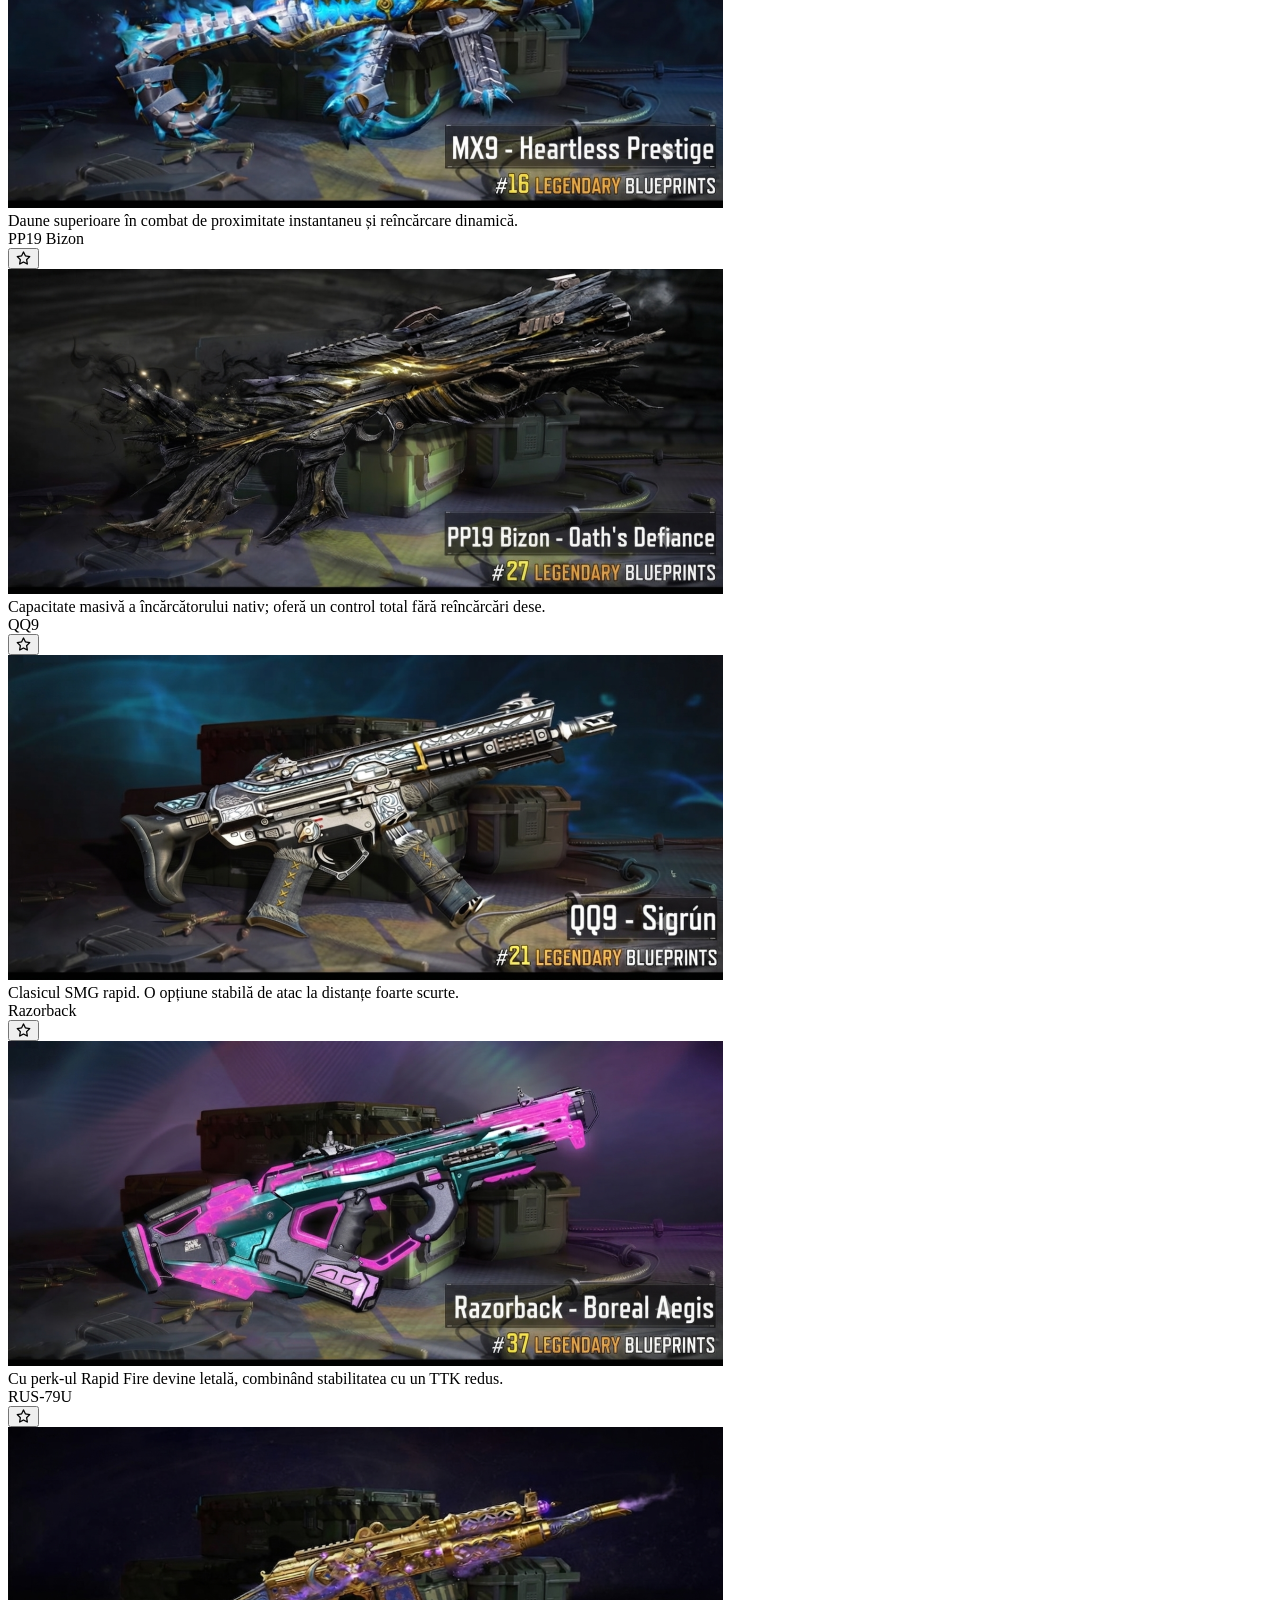
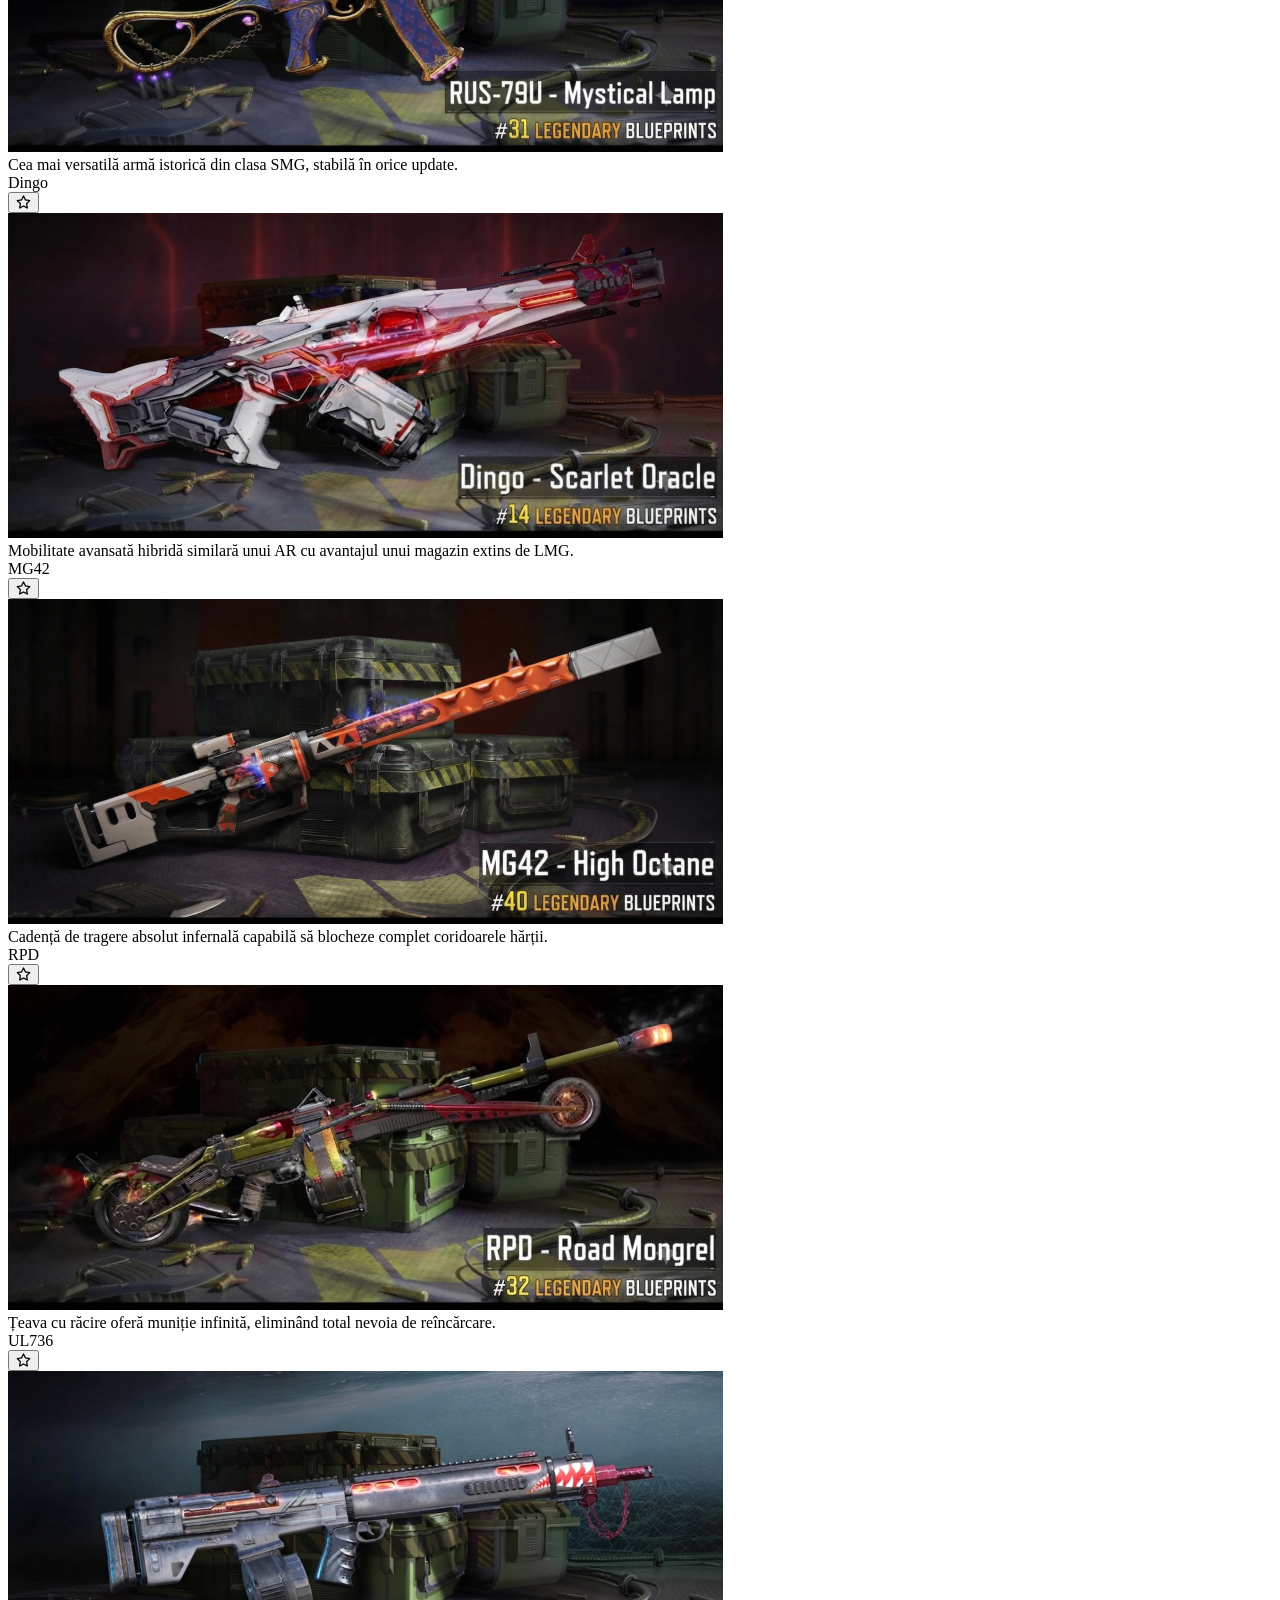
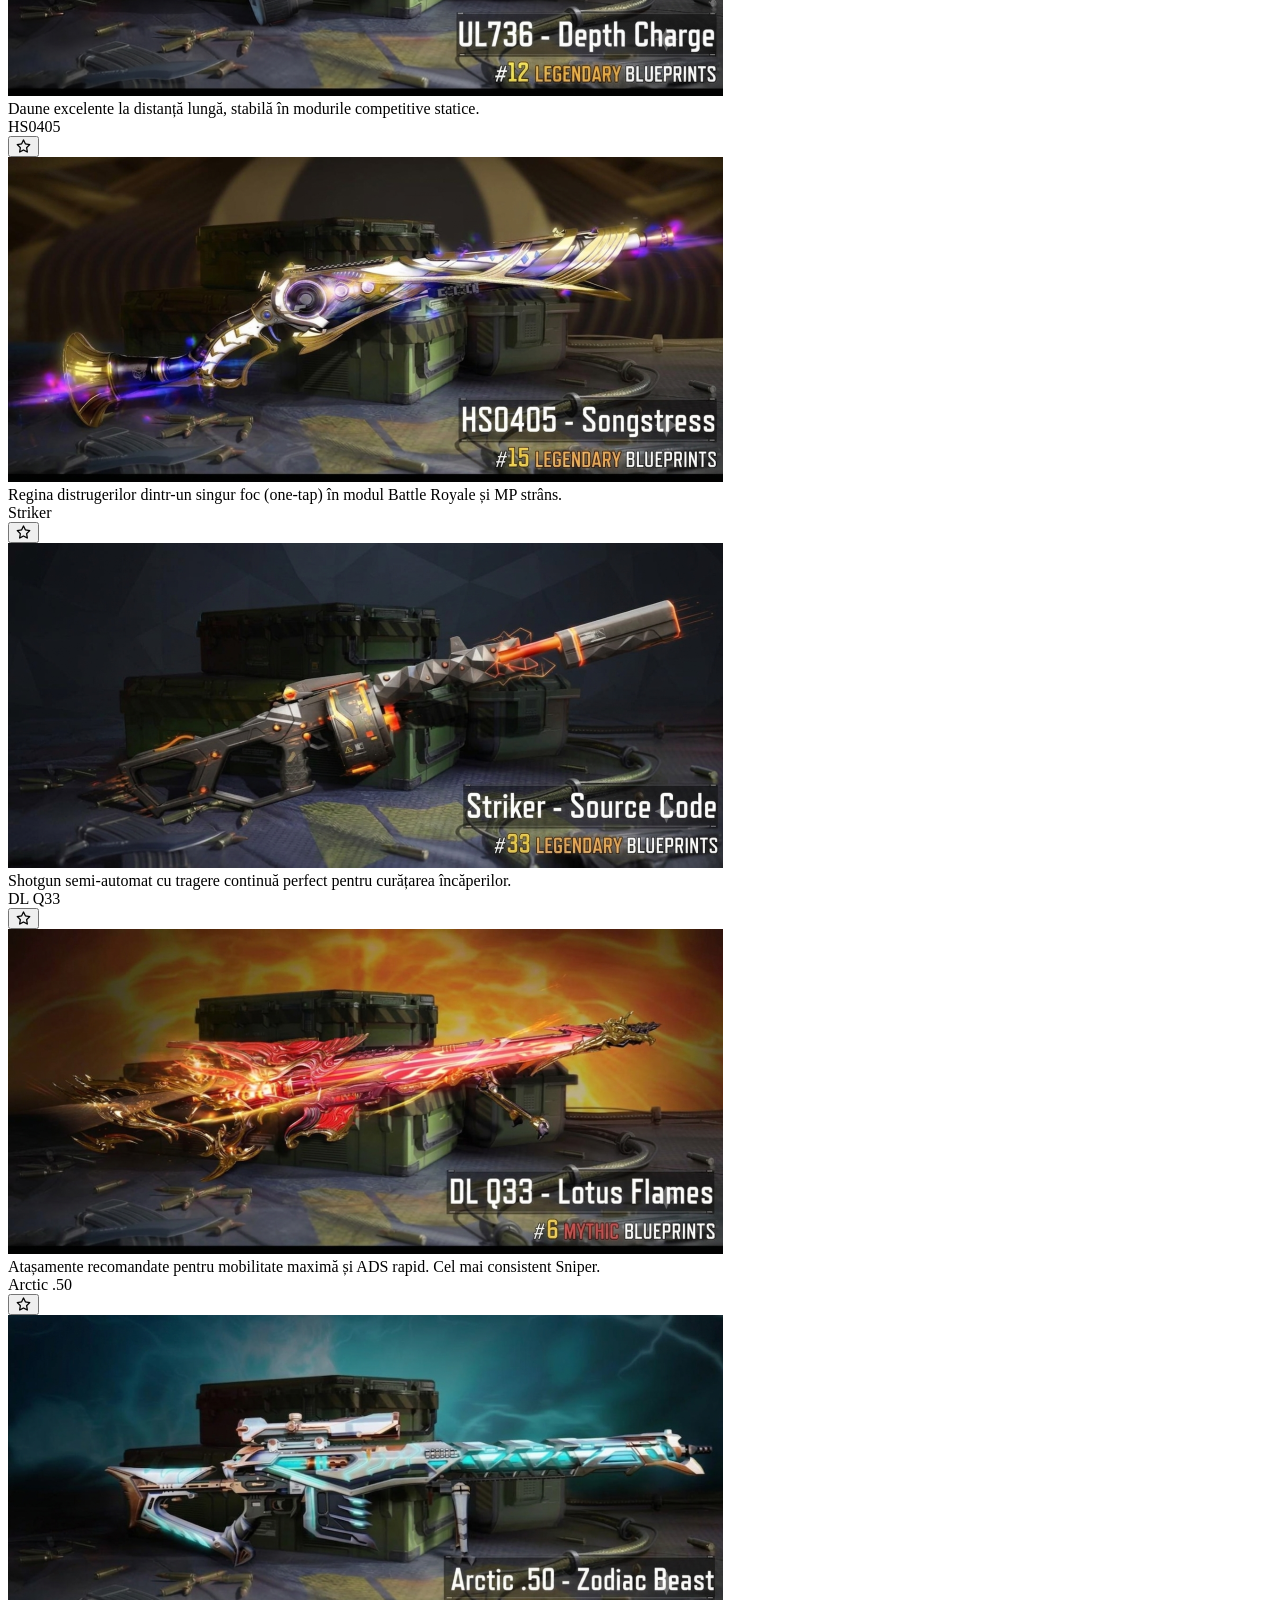
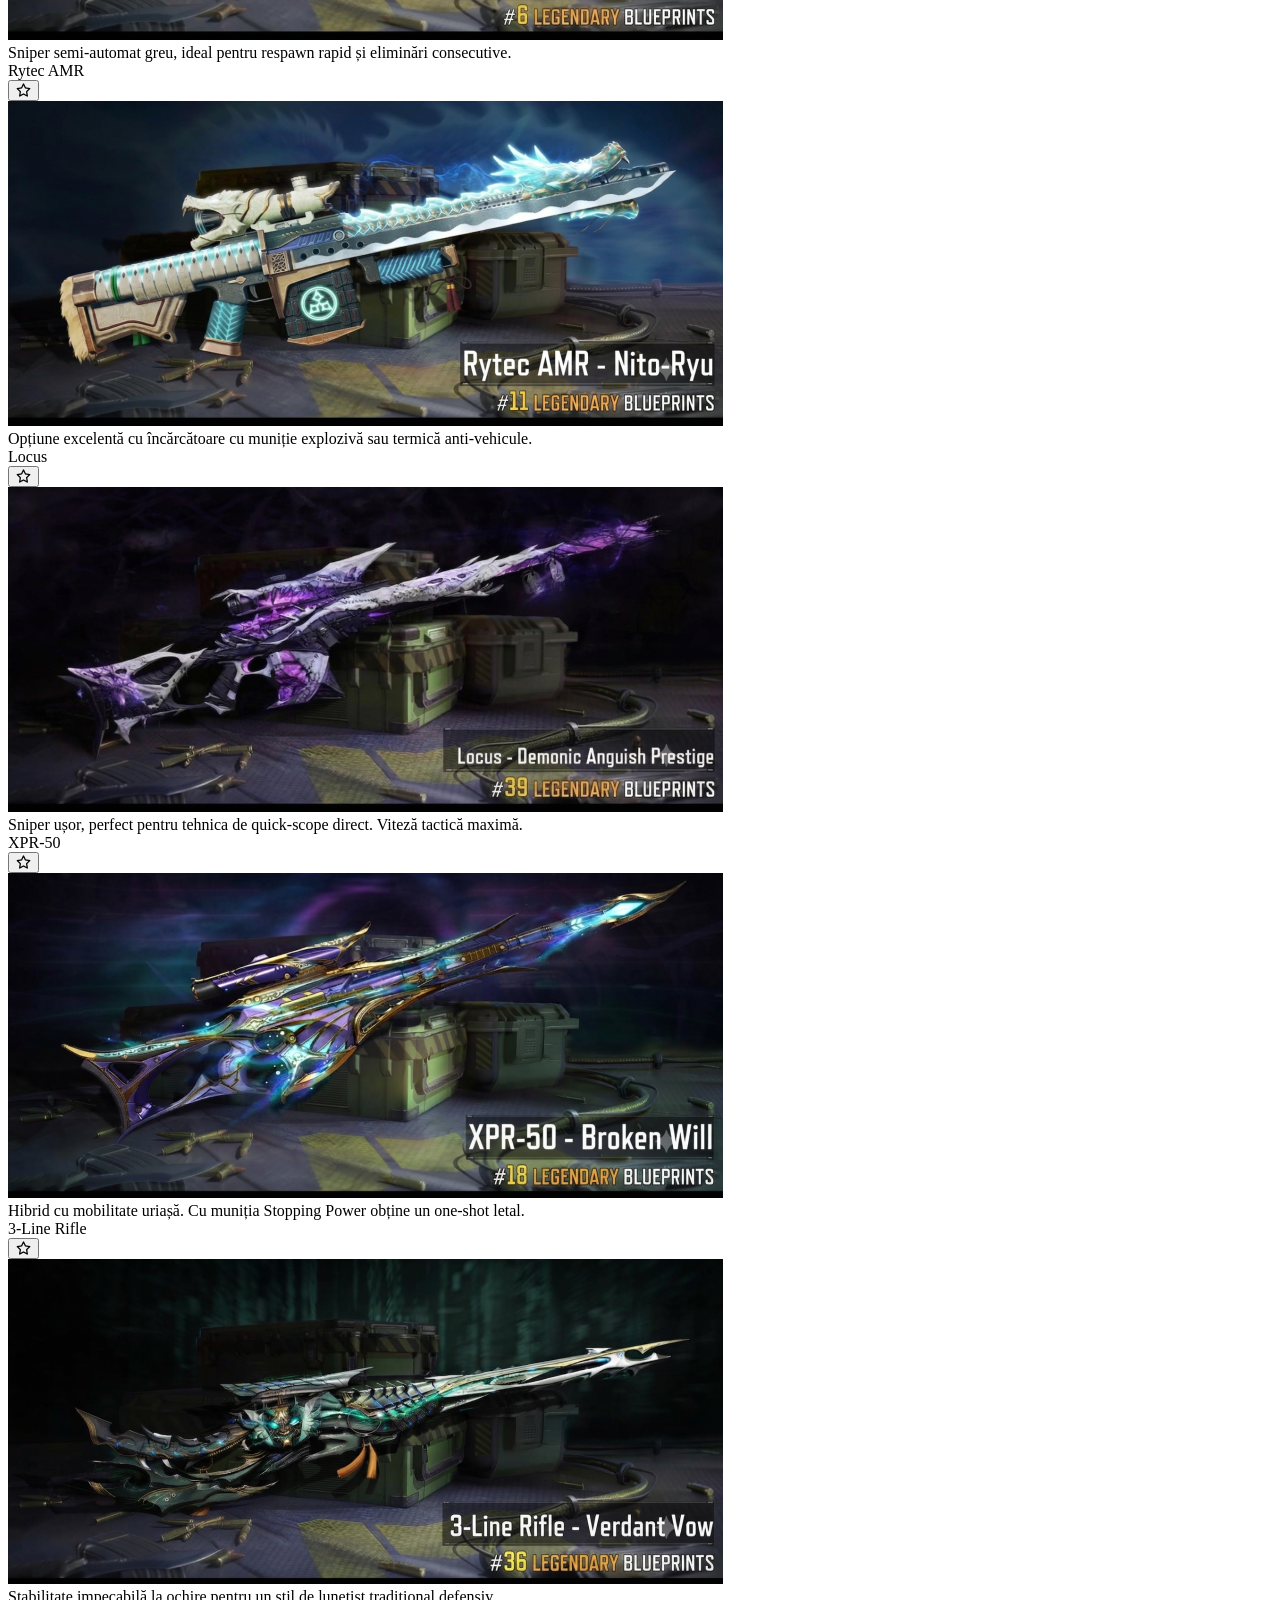
==== commit 63c07414: "index" ====
--- a/index.html
+++ b/index.html
@@ -1,407 +1,838 @@
 <!DOCTYPE html>
-<html lang="ro">
+<html lang="ro" data-theme="dark">
 <head>
     <meta charset="UTF-8">
-    <meta name="viewport" content="width=device-width, initial-scale=1.0">
-    <title>BADKARMA Hub - Lucrări de Mentenanță</title>
-    <style>
-        /* Reset de bază și optimizare AMOLED */
-        * {
-            margin: 0;
-            padding: 0;
-            box-sizing: border-box;
-            font-family: 'Segoe UI', Tahoma, Geneva, Verdana, sans-serif;
-        }
-
-        body {
-            background-color: #000000; /* Deep AMOLED Black */
-            min-height: 100vh;
-            min-height: -webkit-fill-available;
-            display: flex;
-            flex-direction: column;
-            justify-content: space-between; /* Împinge header-ul sus și footer-ul jos */
-            align-items: center;
-            overflow-x: hidden;
-            position: relative;
-            padding: 20px;
-        }
-
-        html {
-            height: -webkit-fill-available;
-        }
-
-        /* Sfere de fundal scalabile */
-        .glow-sphere {
-            position: absolute;
-            border-radius: 50%;
-            filter: blur(80px);
-            opacity: 0.45;
-            z-index: 1;
-            animation: float-spheres 10s infinite alternate ease-in-out;
-        }
-
-        .sphere-1 {
-            width: clamp(200px, 40vw, 350px);
-            height: clamp(200px, 40vw, 350px);
-            background: radial-gradient(circle, #ff007f, #7928ca);
-            top: 20%;
-            left: 10%;
-        }
-
-        .sphere-2 {
-            width: clamp(220px, 45vw, 400px);
-            height: clamp(220px, 45vw, 400px);
-            background: radial-gradient(circle, #00f2fe, #4facfe);
-            bottom: 25%;
-            right: 5%;
-            animation-delay: -5s;
-        }
-
-        /* Stil comun pentru elementele Glassmorphism (Header, Card, Footer) */
-        .glass-effect {
-            background: rgba(255, 255, 255, 0.03);
-            backdrop-filter: blur(20px) saturate(180%);
-            -webkit-backdrop-filter: blur(20px) saturate(180%);
-            border: 1px solid rgba(255, 255, 255, 0.08);
-            box-shadow: 
-                0 10px 40px rgba(0, 0, 0, 0.9),
-                inset 0 1px 1px rgba(255, 255, 255, 0.12),
-                inset 0 10px 20px rgba(255, 255, 255, 0.04);
-        }
-
-        /* HEADER */
-        header {
-            position: relative;
-            z-index: 10;
-            width: 100%;
-            max-width: 600px;
-            padding: 0.8rem 1.5rem;
-            border-radius: 6px;
-            display: flex;
-            justify-content: space-between; /* Împinge logo-ul la stânga și butoanele la dreapta */
-            align-items: center;
-            margin-bottom: 2rem;
-        }
-
-        .header-logo {
-            color: #ffffff;
-            font-size: clamp(0.95rem, 3.5vw, 1.15rem);
-            font-weight: 700;
-            letter-spacing: 0.5px;
-            user-select: none;
-        }
-
-        .header-socials {
-            display: flex;
-            align-items: center;
-            gap: 1rem; /* Spațiere optimă între butoane în partea dreaptă */
-        }
-
-        .social-btn {
-            display: flex;
-            align-items: center;
-            justify-content: center;
-            width: 44px;
-            height: 44px;
-            border-radius: 6px;
-            background: rgba(255, 255, 255, 0.05);
-            border: 1px solid rgba(255, 255, 255, 0.1);
-            transition: transform 0.3s cubic-bezier(0.175, 0.885, 0.32, 1.275), background 0.3s;
-            -webkit-tap-highlight-color: transparent;
-        }
-
-        .social-btn svg {
-            width: 22px;
-            height: 22px;
-        }
-
-        .social-btn:hover {
-            transform: scale(1.15);
-            background: rgba(255, 255, 255, 0.15);
-        }
-
-        .social-btn:active {
-            transform: scale(0.95);
-        }
-
-        /* CARD CENTRAL */
-        .glass-card {
-            position: relative;
-            z-index: 2;
-            width: 100%;
-            max-width: 450px;
-            padding: clamp(2rem, 8vw, 3.5rem) clamp(1.2rem, 5vw, 2.5rem);
-            text-align: center;
-            border-radius: 24px;
-            margin: auto 0;
-            animation: card-float 6s infinite ease-in-out;
-            will-change: transform;
-        }
-
-        /* Elemente Text Card */
-        .error-code {
-            font-size: clamp(4.5rem, 15vw, 7rem);
-            font-weight: 900;
-            line-height: 1;
-            background: linear-gradient(135deg, #ffffff 40%, rgba(255, 255, 255, 0.3));
-            -webkit-background-clip: text;
-            -webkit-text-fill-color: transparent;
-            letter-spacing: -2px;
-            margin-bottom: 0.5rem;
-        }
-
-        .error-title {
-            color: #ffffff;
-            font-size: clamp(1.2rem, 5vw, 1.6rem);
-            font-weight: 600;
-            margin-bottom: 1rem;
-            letter-spacing: 0.5px;
-        }
-
-        .error-message {
-            color: #8a8a8f;
-            font-size: clamp(0.9rem, 3.5vw, 1rem);
-            line-height: 1.5;
-            margin-bottom: clamp(1.5rem, 6vw, 2rem);
-        }
-
-        /* Cronometru integrat */
-        .countdown {
-            display: flex;
-            justify-content: center;
-            gap: 12px;
-            margin-top: 10px;
-        }
-
-        .time-box {
-            display: flex;
-            flex-direction: column;
-            align-items: center;
-            width: clamp(60px, 18vw, 75px);
-        }
-
-        .time-value {
-            font-size: clamp(1.6rem, 5vw, 2.2rem);
-            font-weight: 700;
-            color: #ffffff;
-            background: rgba(255, 255, 255, 0.05);
-            width: 100%;
-            padding: 8px 0;
-            border-radius: 12px;
-            border: 1px solid rgba(255, 255, 255, 0.1);
-            box-shadow: inset 0 2px 4px rgba(0,0,0,0.5);
-            font-variant-numeric: tabular-nums;
-        }
-
-        .time-label {
-            font-size: clamp(0.7rem, 2.5vw, 0.75rem);
-            margin-top: 6px;
-            text-transform: uppercase;
-            letter-spacing: 1px;
-            color: #8a8a8f;
-        }
-
-        /* Butonul de Acasă */
-        .btn-home {
-            display: inline-block;
-            width: clamp(160px, 50%, 220px);
-            padding: 0.9rem 0;
-            color: #ffffff;
-            text-decoration: none;
-            font-weight: 600;
-            font-size: clamp(0.9rem, 3.5vw, 1rem);
-            border-radius: 14px;
-            background: rgba(255, 255, 255, 0.06);
-            border: 1px solid rgba(255, 255, 255, 0.1);
-            transition: all 0.3s cubic-bezier(0.16, 1, 0.3, 1);
-            backdrop-filter: blur(5px);
-            -webkit-tap-highlight-color: transparent;
-        }
-
-        .btn-home:hover {
-            background: #ffffff;
-            color: #000000;
-            box-shadow: 0 0 25px rgba(255, 255, 255, 0.35);
-            transform: translateY(-2px);
-        }
-
-        .btn-home:active {
-            transform: scale(0.97);
-        }
-
-        /* FOOTER */
-        footer {
-            position: relative;
-            z-index: 10;
-            width: 100%;
-            max-width: 600px;
-            padding: 1.2rem 1rem;
-            border-radius: 6px;
-            text-align: center;
-            color: #ffffff;
-            font-size: 0.9rem;
-            display: flex;
-            flex-direction: column;
-            gap: 0.4rem;
-            margin-top: 2rem;
-        }
-
-        footer .live-time {
-            color: #ffffff;
-            font-variant-numeric: tabular-nums;
-            font-size: 0.85rem;
-            letter-spacing: 0.5px;
-        }
-
-        /* Animații */
-        @keyframes card-float {
-            0%, 100% { transform: translateY(0); }
-            50% { transform: translateY(-8px); }
-        }
-
-        @keyframes float-spheres {
-            0% { transform: translate(0, 0) scale(1); }
-            100% { transform: translate(20px, 30px) scale(1.05); }
-        }
-
-        /* Optimizare strictă pentru telefoane în mod Landscape */
-        @media (max-height: 520px) {
-            body {
-                overflow-y: auto;
-                align-items: center;
-                padding: 1rem;
-                justify-content: flex-start;
-            }
-            .glass-card {
-                animation: none;
-                padding: 1.5rem;
-                margin: 1.5rem 0;
-            }
-            header, footer { margin: 0; }
-            .error-code { font-size: 3.5rem; }
-            .error-message { margin-bottom: 1.2rem; }
-            .countdown { margin-top: 5px; }
-        }
-    </style>
+    <meta name="viewport" content="width=device-width, initial-scale=1.0, maximum-scale=1.0, user-scalable=no">
+    <title>Sꪝ • BADKARMA HUB - The Game Maker</title>
+    <link rel="stylesheet" href="style.css">
+    <meta name="apple-mobile-web-app-capable" content="yes">
+    <meta name="apple-mobile-web-app-status-bar-style" content="black-translucent">
+    <meta name="theme-color" content="#050505">
+    
+    <link rel="stylesheet" href="https://cdnjs.cloudflare.com/ajax/libs/font-awesome/6.4.0/css/all.min.css">
+    <link rel="preconnect" href="https://fonts.googleapis.com">
+    <link rel="preconnect" href="https://fonts.gstatic.com" crossorigin>
+    <link href="https://fonts.googleapis.com/css2?family=Poppins:wght=300;400;600;700&display=swap" rel="stylesheet">
+
 </head>
 <body>
 
-    <div class="glow-sphere sphere-1"></div>
-    <div class="glow-sphere sphere-2"></div>
-
-    <header class="glass-effect">
-        <div class="header-logo" style="font-size: 12px;">Sꪝ • BADKARMA</div>
-
-        <div class="header-socials">
-            <a href="https://www.tiktok.com/@baiatu_cu.kia" target="_blank" rel="external" class="social-btn" aria-label="TikTok">
-                <svg viewBox="0 0 24 24" fill="none" xmlns="http://www.w3.org/2000/svg">
-                    <path d="M12.525 2c1.348 0 2.492.545 3.332 1.455A7.838 7.838 0 0 0 20.354 5c.045.717-.112 1.391-.428 2.004a5.358 5.358 0 0 1-3.626-1.503v7.35c0 3.73-3.023 6.753-6.753 6.753C5.817 19.604 2.79 16.58 2.79 12.85c0-3.729 3.027-6.753 6.756-6.753.535 0 1.052.063 1.547.18v2.664a4.137 4.137 0 0 0-1.547-.295c-2.264 0-4.099 1.835-4.099 4.1 0 2.264 1.835 4.1 4.1 4.1 2.263 0 4.1-1.836 4.1-4.1V2h3.278Z" fill="#25F4EE"/>
-                    <path d="M12.525 2c1.348 0 2.492.545 3.332 1.455A7.838 7.838 0 0 0 20.354 5c.045.717-.112 1.391-.428 2.004a5.358 5.358 0 0 1-3.626-1.503v7.35c0 3.73-3.023 6.753-6.753 6.753C5.817 19.604 2.79 16.58 2.79 12.85c0-3.729 3.027-6.753 6.756-6.753.535 0 1.052.063 1.547.18v2.664a4.137 4.137 0 0 0-1.547-.295c-2.264 0-4.099 1.835-4.099 4.1 0 2.264 1.835 4.1 4.1 4.1 2.263 0 4.1-1.836 4.1-4.1V2h3.278Z" fill="#FE2C55" style="mix-blend-mode: lighten; transform: translate(1.5px, 1.5px);"/>
-                </svg>
-            </a>
-            <a href="https://www.facebook.com/sw.badkarma/" target="_blank" rel="external" class="social-btn" aria-label="Facebook">
-                <svg viewBox="0 0 24 24" fill="none" xmlns="http://www.w3.org/2000/svg">
-                    <path d="M24 12.073c0-6.627-5.373-12-12-12s-12 5.373-12 12c0 5.99 4.388 10.954 10.125 11.854v-8.385H7.078v-3.47h3.047V9.43c0-3.007 1.792-4.669 4.533-4.669 1.312 0 2.686.235 2.686.235v2.953H15.83c-1.491 0-1.956.925-1.956 1.874v2.25h3.328l-.532 3.47h-2.796v8.385C19.612 23.027 24 18.062 24 12.073Z" fill="#1877F2"/>
-                </svg>
-            </a>
-            <a href="https://t.me/sw_badkarma" target="_blank" rel="external" class="social-btn" aria-label="Telegram">
-                <svg viewBox="0 0 24 24" fill="none" xmlns="http://www.w3.org/2000/svg">
-                    <path d="M12 24c6.627 0 12-5.373 12-12S18.627 0 12 0 0 5.373 0 12s5.373 12 12 12Z" fill="#2CA5E0"/>
-                    <path d="M5.952 12.316c3.818-1.663 6.364-2.755 7.637-3.277 3.633-1.49 4.389-1.75 4.88-1.759.108-.002.35.025.507.152.132.107.169.252.186.353.018.1.04.329.023.504-.19 2.002-.99 6.726-1.396 8.898-.172.92-.511 1.229-.839 1.259-.713.066-1.255-.471-1.945-.923-1.08-.707-1.692-1.147-2.742-1.838-1.213-.799-.427-1.239.265-1.957.181-.188 3.327-3.052 3.388-3.312.008-.032.015-.152-.057-.215-.072-.064-.178-.042-.255-.025-.109.025-1.85 1.176-5.22 3.45-.494.34-.941.506-1.343.496-.442-.01-.1.293-1.291.683-.487.16-.874.24-.1.161-.645-.213-1.135-.67-1.114-1.267.016-.445.249-.893.696-1.343Z" fill="#FFF"/>
-                </svg>
-            </a>
+    <header>
+        <div class="nav-container glass-panel">
+            <div class="logo">Sꪝ • BADKARMA HUB</div>
+            <div class="nav-controls">
+    <a href="intent://www.tiktok.com/@baiatu_cu.kia?_r=1&_t=ZN-97f4PeQZv1i#Intent;scheme=https;package=com.android.chrome;end" class="social-btn tiktok" id="btn-tiktok" title="TikTok">
+        <i class="fa-brands fa-tiktok"></i>
+    </a>
+    
+    <a href="intent://www.facebook.com/sw.badkarma#Intent;scheme=https;package=com.android.chrome;end" class="social-btn facebook" id="btn-facebook" title="Facebook">
+        <i class="fa-brands fa-facebook-f"></i>
+    </a>
+    
+    <a href="https://t.me/sw_badkarma" target="_blank" class="social-btn telegram" id="btn-telegram" title="Telegram">
+        <i class="fa-brands fa-telegram"></i>
+    </a>
+
+    <button class="theme-toggle" onclick="toggleTheme()" title="Schimbă Modul">🌓</button>
+    <button class="theme-toggle" onclick="openAboutModal()" title="Despre Aplicație" style="outline: none; box-shadow: none;">
+        <i class="fa-regular fa-circle-question" style="font-size: 1.15rem; color: var(--text-main); transition: transform 0.2s;" onmouseover="this.style.transform='scale(1.15)'" onmouseout="this.style.transform='scale(1)'"></i>
+    </button>
+</div>
+
         </div>
     </header>
 
-    <main class="glass-card">
-        <div class="error-code">503</div>
-        <h1 class="error-title">Implementăm noul update... ⏳</h1>
-        <p class="error-message">Am pus serverul pe pauză pentru a încărca cele mai noi tutoriale și pentru a șlefui interfața. Lucrăm la performanța platformei pentru a-ți oferi o experiență perfectă.<br><br>
-        Aproximăm că implementarea noului update va mai dura aproximativ:
+    <nav class="tabs-menu">
+        <button class="tab-btn active" onclick="switchTab('page-gunsmith', this)">
+            <i class="fa-solid fa-gun"></i>
+            <span>Gunsmith</span>
+        </button>
+        <button class="tab-btn" onclick="switchTab('page-tutoriale', this)">
+            <i class="fa-solid fa-gamepad"></i>
+            <span>CoD:M</span>
+        </button>
+        <button class="tab-btn" onclick="switchTab('page-calculator-cp', this)">
+            <i class="fa-solid fa-calculator"></i>
+            <span>Calculator CP</span>
+        </button>
+        <button class="tab-btn" onclick="switchTab('page-despre', this)">
+            <i class="fa-solid fa-user"></i>
+            <span>Despre</span>
+        </button>
+    </nav>
+
+    <main id="swipe-zone">
+
+        <section id="page-gunsmith" class="page-content active">
+            <h2 class="page-title">Gunsmith Arme CoD:M</h2>
+            
+            <div class="search-filter-container">
+                <div class="search-wrapper">
+                    <i class="fa-solid fa-magnifying-glass"></i>
+                    <input type="text" id="weaponSearch" class="search-bar" placeholder="Caută o armă..." oninput="filterWeapons()">
+                </div>
+                <div class="filter-buttons" id="filterZone">
+                    <button class="filter-btn active" onclick="filterCategory('all', this)">Toate</button>
+                    <button class="filter-btn" onclick="filterCategory('favorites', this)">⭐ Favorite</button>
+                    <button class="filter-btn" onclick="filterCategory('Asalt', this)">Asalt</button>
+                    <button class="filter-btn" onclick="filterCategory('SMG', this)">SMG</button>
+                    <button class="filter-btn" onclick="filterCategory('LMG', this)">LMG</button>
+                    <button class="filter-btn" onclick="filterCategory('Shotgun', this)">Shotgun</button>
+                    <button class="filter-btn" onclick="filterCategory('Sniper', this)">Sniper</button>
+                    <button class="filter-btn" onclick="filterCategory('Marksman', this)">Marksman</button>
+                </div>
+            </div>
+            
+            <div id="categoryDescPanel" class="glass-panel category-desc-panel" style="display: none; margin-bottom: 20px; padding: 15px; border-radius: 12px; text-align: center;">
+                <h3 id="categoryTitle" style="margin: 0 0 5px 0; color: #fff; font-size: 1.2rem;"></h3>
+                <p id="categoryText" style="margin: 0; color: #ccc; font-size: 0.9rem; line-height: 1.4;"></p>
+            </div>
+
+            <div class="gunsmith-grid" id="weaponsContainer">
+                <div class="weapon-card glass-panel" data-id="ak117" data-type="Asalt" data-dmg="25" data-mob="78" data-acc="62" data-build="AK117-1A2B3C" 
+                     data-attachments-br="Ammunition: | În lucru, Barrel: | În lucru, Laser: | În lucru, Muzzle: | În lucru, Optic: | În lucru, Perk: | În lucru, Rear Grip: | În lucru, Stock: | În lucru, Underbarrel: | În lucru" 
+                     data-attachments-mp="Ammunition: | În lucru, Barrel: | În lucru, Laser: | În lucru, Muzzle: | În lucru, Optic: | În lucru, Perk: | În lucru, Rear Grip: | În lucru, Stock: | În lucru, Underbarrel: | În lucru" onclick="toggleAttachments(this)">
+                    <div class="weapon-title-wrapper"><div class="weapon-title">AK117</div><button class="favorite-btn" onclick="event.stopPropagation(); toggleFavorite(event, 'ak117')"><i class="fa-regular fa-star"></i></button></div>
+                    <div class="weapon-img-placeholder"><img src="imagini/AK117.webp" alt="AK117" onerror="this.style.display='none'; this.nextElementSibling.style.display='block';"><i class="fa-solid fa-gun" style="opacity: 0.3; display: none;"></i></div>
+                    <div class="weapon-desc">Cadență excelentă de tragere, dominantă în combatul de distanță medie.</div>
+                </div>
+
+                <div class="weapon-card glass-panel" data-id="type19" data-type="Asalt" data-dmg="28" data-mob="74" data-acc="64" data-build="Type19-4A5B" 
+                     data-attachments-br="Ammunition: | În lucru, Barrel: | În lucru, Laser: | În lucru, Muzzle: | În lucru, Optic: | În lucru, Perk: | În lucru, Rear Grip: | În lucru, Stock: | În lucru, Underbarrel: | În lucru" 
+                     data-attachments-mp="Ammunition: | În lucru, Barrel: | În lucru, Laser: | În lucru, Muzzle: | În lucru, Optic: | În lucru, Perk: | În lucru, Rear Grip: | În lucru, Stock: | În lucru, Underbarrel: | În lucru" onclick="toggleAttachments(this)">
+                    <div class="weapon-title-wrapper"><div class="weapon-title">Type 19</div><button class="favorite-btn" onclick="event.stopPropagation(); toggleFavorite(event, 'type19')"><i class="fa-regular fa-star"></i></button></div>
+                    <div class="weapon-img-placeholder"><img src="imagini/Type19.webp" alt="Type 19" onerror="this.style.display='none'; this.nextElementSibling.style.display='block';"><i class="fa-solid fa-gun" style="opacity: 0.3; display: none;"></i></div>
+                    <div class="weapon-desc">Armă versatilă cu opțiuni multiple de atașamente pentru personalizare maximă.</div>
+                </div>
+
+                <div class="weapon-card glass-panel" data-id="m13" data-type="Asalt" data-dmg="24" data-mob="72" data-acc="56" data-build="M13-2C3D5E" 
+                     data-attachments-br="Ammunition: | În lucru, Barrel: | În lucru, Laser: | În lucru, Muzzle: | În lucru, Optic: | În lucru, Perk: | În lucru, Rear Grip: | În lucru, Stock: | În lucru, Underbarrel: | În lucru" 
+                     data-attachments-mp="Ammunition: | În lucru, Barrel: | În lucru, Laser: | În lucru, Muzzle: | În lucru, Optic: | În lucru, Perk: | În lucru, Rear Grip: | În lucru, Stock: | În lucru, Underbarrel: | În lucru" onclick="toggleAttachments(this)">
+                    <div class="weapon-title-wrapper"><div class="weapon-title">M13</div><button class="favorite-btn" onclick="event.stopPropagation(); toggleFavorite(event, 'm13')"><i class="fa-regular fa-star"></i></button></div>
+                    <div class="weapon-img-placeholder"><img src="imagini/M13.webp" alt="M13" onerror="this.style.display='none'; this.nextElementSibling.style.display='block';"><i class="fa-solid fa-gun" style="opacity: 0.3; display: none;"></i></div>
+                    <div class="weapon-desc">Cadență de tragere tip SMG cu precizia și raza de acțiune a unei puști de asalt.</div>
+                </div>
+
+                <div class="weapon-card glass-panel" data-id="ak47" data-type="Asalt" data-dmg="33" data-mob="65" data-acc="67" data-build="AK47-1B5C" 
+                     data-attachments-br="Ammunition: | În lucru, Barrel: | În lucru, Laser: | În lucru, Muzzle: | În lucru, Optic: | În lucru, Perk: | În lucru, Rear Grip: | În lucru, Stock: | În lucru, Underbarrel: | În lucru" 
+                     data-attachments-mp="Ammunition: | În lucru, Barrel: | În lucru, Laser: | În lucru, Muzzle: | În lucru, Optic: | În lucru, Perk: | În lucru, Rear Grip: | În lucru, Stock: | În lucru, Underbarrel: | În lucru" onclick="toggleAttachments(this)">
+                    <div class="weapon-title-wrapper"><div class="weapon-title">AK-47</div><button class="favorite-btn" onclick="event.stopPropagation(); toggleFavorite(event, 'ak47')"><i class="fa-regular fa-star"></i></button></div>
+                    <div class="weapon-img-placeholder"><img src="imagini/AK47.webp" alt="AK-47" onerror="this.style.display='none'; this.nextElementSibling.style.display='block';"><i class="fa-solid fa-gun" style="opacity: 0.3; display: none;"></i></div>
+                    <div class="weapon-desc">Daune devastatoare per glonț. Clasic, puternic și extrem de stabil la distanță.</div>
+                </div>
+
+                <div class="weapon-card glass-panel" data-id="grau" data-type="Asalt" data-dmg="27" data-mob="72" data-acc="61" data-build="Grau-1A3C4E5F" 
+                     data-attachments-br="Ammunition: | În lucru, Barrel: | În lucru, Laser: | În lucru, Muzzle: | În lucru, Optic: | În lucru, Perk: | În lucru, Rear Grip: | În lucru, Stock: | În lucru, Underbarrel: | În lucru" 
+                     data-attachments-mp="Ammunition: | În lucru, Barrel: | În lucru, Laser: | În lucru, Muzzle: | În lucru, Optic: | În lucru, Perk: | În lucru, Rear Grip: | În lucru, Stock: | În lucru, Underbarrel: | În lucru" onclick="toggleAttachments(this)">
+                    <div class="weapon-title-wrapper"><div class="weapon-title">Grau 5.56</div><button class="favorite-btn" onclick="event.stopPropagation(); toggleFavorite(event, 'grau')"><i class="fa-regular fa-star"></i></button></div>
+                    <div class="weapon-img-placeholder"><img src="imagini/Grau5.56.webp" alt="Grau" onerror="this.style.display='none'; this.nextElementSibling.style.display='block';"><i class="fa-solid fa-gun" style="opacity: 0.3; display: none;"></i></div>
+                    <div class="weapon-desc">Echilibru perfect între control și viteză. Cea mai stabilă în meta.</div>
+                </div>
+
+                <div class="weapon-card glass-panel" data-id="krig6" data-type="Asalt" data-dmg="30" data-mob="69" data-acc="62" data-build="Krig-3A5C9E" 
+                     data-attachments-br="Ammunition: | În lucru, Barrel: | În lucru, Laser: | În lucru, Muzzle: | În lucru, Optic: | În lucru, Perk: | În lucru, Rear Grip: | În lucru, Stock: | În lucru, Underbarrel: | În lucru" 
+                     data-attachments-mp="Ammunition: | În lucru, Barrel: | În lucru, Laser: | În lucru, Muzzle: | În lucru, Optic: | În lucru, Perk: | În lucru, Rear Grip: | În lucru, Stock: | În lucru, Underbarrel: | În lucru" onclick="toggleAttachments(this)">
+                    <div class="weapon-title-wrapper"><div class="weapon-title">Krig 6</div><button class="favorite-btn" onclick="event.stopPropagation(); toggleFavorite(event, 'krig6')"><i class="fa-regular fa-star"></i></button></div>
+                    <div class="weapon-img-placeholder"><img src="imagini/Krig-6.webp" alt="Krig 6" onerror="this.style.display='none'; this.nextElementSibling.style.display='block';"><i class="fa-solid fa-gun" style="opacity: 0.3; display: none;"></i></div>
+                    <div class="weapon-desc">Foarte consistentă pe hărțile medii. Time-to-kill competitiv.</div>
+                </div>
+
+                <div class="weapon-card glass-panel" data-id="bp50" data-type="Asalt" data-dmg="26" data-mob="76" data-acc="59" data-build="BP50-1B2F" 
+                     data-attachments-br="Ammunition: | În lucru, Barrel: | În lucru, Laser: | În lucru, Muzzle: | În lucru, Optic: | În lucru, Perk: | În lucru, Rear Grip: | În lucru, Stock: | În lucru, Underbarrel: | În lucru" 
+                     data-attachments-mp="Ammunition: | În lucru, Barrel: | În lucru, Laser: | În lucru, Muzzle: | În lucru, Optic: | În lucru, Perk: | În lucru, Rear Grip: | În lucru, Stock: | În lucru, Underbarrel: | În lucru" onclick="toggleAttachments(this)">
+                    <div class="weapon-title-wrapper"><div class="weapon-title">BP50</div><button class="favorite-btn" onclick="event.stopPropagation(); toggleFavorite(event, 'bp50')"><i class="fa-regular fa-star"></i></button></div>
+                    <div class="weapon-img-placeholder"><img src="imagini/BP50.webp" alt="BP50" onerror="this.style.display='none'; this.nextElementSibling.style.display='block';"><i class="fa-solid fa-gun" style="opacity: 0.3; display: none;"></i></div>
+                    <div class="weapon-desc">Mobilitate fulgerătoare și un design bullpup ideal pentru stilul agresiv.</div>
+                </div>
+
+                <div class="weapon-card glass-panel" data-id="kilo" data-type="Asalt" data-dmg="29" data-mob="68" data-acc="57" data-build="Kilo-2B3C4D5F" 
+                     data-attachments-br="Ammunition: | În lucru, Barrel: | În lucru, Laser: | În lucru, Muzzle: | În lucru, Optic: | În lucru, Perk: | În lucru, Rear Grip: | În lucru, Stock: | În lucru, Underbarrel: | În lucru" 
+                     data-attachments-mp="Ammunition: | În lucru, Barrel: | În lucru, Laser: | În lucru, Muzzle: | În lucru, Optic: | În lucru, Perk: | În lucru, Rear Grip: | În lucru, Stock: | În lucru, Underbarrel: | În lucru" onclick="toggleAttachments(this)">
+                    <div class="weapon-title-wrapper"><div class="weapon-title">Kilo 141</div><button class="favorite-btn" onclick="event.stopPropagation(); toggleFavorite(event, 'kilo')"><i class="fa-regular fa-star"></i></button></div>
+                    <div class="weapon-img-placeholder"><img src="imagini/Kilo141.webp" alt="Kilo 141" onerror="this.style.display='none'; this.nextElementSibling.style.display='block';"><i class="fa-solid fa-gun" style="opacity: 0.3; display: none;"></i></div>
+                    <div class="weapon-desc">Control excelent al reculului pentru distanțe medii și lungi.</div>
+                </div>
+
+                <div class="weapon-card glass-panel" data-id="xm4" data-type="Asalt" data-dmg="28" data-mob="71" data-acc="60" data-build="XM4-9A2C" 
+                     data-attachments-br="Ammunition: | În lucru, Barrel: | În lucru, Laser: | În lucru, Muzzle: | În lucru, Optic: | În lucru, Perk: | În lucru, Rear Grip: | În lucru, Stock: | În lucru, Underbarrel: | În lucru" 
+                     data-attachments-mp="Ammunition: | În lucru, Barrel: | În lucru, Laser: | În lucru, Muzzle: | În lucru, Optic: | În lucru, Perk: | În lucru, Rear Grip: | În lucru, Stock: | În lucru, Underbarrel: | În lucru" onclick="toggleAttachments(this)">
+                    <div class="weapon-title-wrapper"><div class="weapon-title">XM4</div><button class="favorite-btn" onclick="event.stopPropagation(); toggleFavorite(event, 'xm4')"><i class="fa-regular fa-star"></i></button></div>
+                    <div class="weapon-img-placeholder"><img src="imagini/XM4.webp" alt="XM4" onerror="this.style.display='none'; this.nextElementSibling.style.display='block';"><i class="fa-solid fa-gun" style="opacity: 0.3; display: none;"></i></div>
+                    <div class="weapon-desc">Armă clasică, adaptabilă la orice tip de scenariu pe câmpul de luptă.</div>
+                </div>
+
+                <div class="weapon-card glass-panel" data-id="asval" data-type="Asalt" data-dmg="28" data-mob="80" data-acc="44" data-build="ASVAL-3A" 
+                     data-attachments-br="Ammunition: | În lucru, Barrel: | În lucru, Laser: | În lucru, Muzzle: | În lucru, Optic: | În lucru, Perk: | În lucru, Rear Grip: | În lucru, Stock: | În lucru, Underbarrel: | În lucru" 
+                     data-attachments-mp="Ammunition: | În lucru, Barrel: | În lucru, Laser: | În lucru, Muzzle: | În lucru, Optic: | În lucru, Perk: | În lucru, Rear Grip: | În lucru, Stock: | În lucru, Underbarrel: | În lucru" onclick="toggleAttachments(this)">
+                    <div class="weapon-title-wrapper"><div class="weapon-title">AS-VAL</div><button class="favorite-btn" onclick="event.stopPropagation(); toggleFavorite(event, 'asval')"><i class="fa-regular fa-star"></i></button></div>
+                    <div class="weapon-img-placeholder"><img src="imagini/AS-VAL.webp" alt="AS-VAL" onerror="this.style.display='none'; this.nextElementSibling.style.display='block';"><i class="fa-solid fa-gun" style="opacity: 0.3; display: none;"></i></div>
+                    <div class="weapon-desc">Silențiator integrat nativ și mobilitate de SMG ideală pentru flancări intense.</div>
+                </div>
+
+                <div class="weapon-card glass-panel" data-id="asm10" data-type="Asalt" data-dmg="34" data-mob="61" data-acc="63" data-build="ASM10-2B" 
+                     data-attachments-br="Ammunition: | În lucru, Barrel: | În lucru, Laser: | În lucru, Muzzle: | În lucru, Optic: | În lucru, Perk: | În lucru, Rear Grip: | În lucru, Stock: | În lucru, Underbarrel: | În lucru" 
+                     data-attachments-mp="Ammunition: | În lucru, Barrel: | În lucru, Laser: | În lucru, Muzzle: | În lucru, Optic: | În lucru, Perk: | În lucru, Rear Grip: | În lucru, Stock: | În lucru, Underbarrel: | În lucru" onclick="toggleAttachments(this)">
+                    <div class="weapon-title-wrapper"><div class="weapon-title">ASM10</div><button class="favorite-btn" onclick="event.stopPropagation(); toggleFavorite(event, 'asm10')"><i class="fa-regular fa-star"></i></button></div>
+                    <div class="weapon-img-placeholder"><img src="imagini/ASM10.webp" alt="ASM10" onerror="this.style.display='none'; this.nextElementSibling.style.display='block';"><i class="fa-solid fa-gun" style="opacity: 0.3; display: none;"></i></div>
+                    <div class="weapon-desc">Primele trei gloanțe trase au o cadență accelerată pentru eliminări instantanee.</div>
+                </div>
+
+                <div class="weapon-card glass-panel" data-id="cr56" data-type="Asalt" data-dmg="25" data-mob="70" data-acc="58" data-build="CR56-1A" 
+                     data-attachments-br="Ammunition: | În lucru, Barrel: | În lucru, Laser: | În lucru, Muzzle: | În lucru, Optic: | În lucru, Perk: | În lucru, Rear Grip: | În lucru, Stock: | În lucru, Underbarrel: | În lucru" 
+                     data-attachments-mp="Ammunition: | În lucru, Barrel: | În lucru, Laser: | În lucru, Muzzle: | În lucru, Optic: | În lucru, Perk: | În lucru, Rear Grip: | În lucru, Stock: | În lucru, Underbarrel: | În lucru" onclick="toggleAttachments(this)">
+                    <div class="weapon-title-wrapper"><div class="weapon-title">CR-56 AMAX</div><button class="favorite-btn" onclick="event.stopPropagation(); toggleFavorite(event, 'cr56')"><i class="fa-regular fa-star"></i></button></div>
+                    <div class="weapon-img-placeholder"><img src="imagini/CR-56.webp" alt="CR-56" onerror="this.style.display='none'; this.nextElementSibling.style.display='block';"><i class="fa-solid fa-gun" style="opacity: 0.3; display: none;"></i></div>
+                    <div class="weapon-desc">Recul liniar ușor de controlat și un profil de daune solid pe distanțe medii.</div>
+                </div>
+
+                <div class="weapon-card glass-panel" data-id="drh" data-type="Asalt" data-dmg="32" data-mob="67" data-acc="59" data-build="DRH-3C7F" 
+                     data-attachments-br="Ammunition: | În lucru, Barrel: | În lucru, Laser: | În lucru, Muzzle: | În lucru, Optic: | În lucru, Perk: | În lucru, Rear Grip: | În lucru, Stock: | În lucru, Underbarrel: | În lucru" 
+                     data-attachments-mp="Ammunition: | În lucru, Barrel: | În lucru, Laser: | În lucru, Muzzle: | În lucru, Optic: | În lucru, Perk: | În lucru, Rear Grip: | În lucru, Stock: | În lucru, Underbarrel: | În lucru" onclick="toggleAttachments(this)">
+                    <div class="weapon-title-wrapper"><div class="weapon-title">DR-H</div><button class="favorite-btn" onclick="event.stopPropagation(); toggleFavorite(event, 'drh')"><i class="fa-regular fa-star"></i></button></div>
+                    <div class="weapon-img-placeholder"><img src="imagini/DR-H.webp" alt="DR-H" onerror="this.style.display='none'; this.nextElementSibling.style.display='block';"><i class="fa-solid fa-gun" style="opacity: 0.3; display: none;"></i></div>
+                    <div class="weapon-desc">Încărcătorul OTM crește masiv daunele aplicate la nivelul corpului superior.</div>
+                </div>
+
+                <div class="weapon-card glass-panel" data-id="hbra3" data-type="Asalt" data-dmg="26" data-mob="71" data-acc="55" data-build="HBR-4A" 
+                     data-attachments-br="Ammunition: | În lucru, Barrel: | În lucru, Laser: | În lucru, Muzzle: | În lucru, Optic: | În lucru, Perk: | În lucru, Rear Grip: | În lucru, Stock: | În lucru, Underbarrel: | În lucru" 
+                     data-attachments-mp="Ammunition: | În lucru, Barrel: | În lucru, Laser: | În lucru, Muzzle: | În lucru, Optic: | În lucru, Perk: | În lucru, Rear Grip: | În lucru, Stock: | În lucru, Underbarrel: | În lucru" onclick="toggleAttachments(this)">
+                    <div class="weapon-title-wrapper"><div class="weapon-title">HBRa3</div><button class="favorite-btn" onclick="event.stopPropagation(); toggleFavorite(event, 'hbra3')"><i class="fa-regular fa-star"></i></button></div>
+                    <div class="weapon-img-placeholder"><img src="imagini/HBRa3.webp" alt="HBRa3" onerror="this.style.display='none'; this.nextElementSibling.style.display='block';"><i class="fa-solid fa-gun" style="opacity: 0.3; display: none;"></i></div>
+                    <div class="weapon-desc">Foarte iertătoare în utilizare datorită unui recul predictibil în primele secunde.</div>
+                </div>
+
+                <div class="weapon-card glass-panel" data-id="kn44" data-type="Asalt" data-dmg="26" data-mob="69" data-acc="60" data-build="KN44-2D" 
+                     data-attachments-br="Ammunition: | În lucru, Barrel: | În lucru, Laser: | În lucru, Muzzle: | În lucru, Optic: | În lucru, Perk: | În lucru, Rear Grip: | În lucru, Stock: | În lucru, Underbarrel: | În lucru" 
+                     data-attachments-mp="Ammunition: | În lucru, Barrel: | În lucru, Laser: | În lucru, Muzzle: | În lucru, Optic: | În lucru, Perk: | În lucru, Rear Grip: | În lucru, Stock: | În lucru, Underbarrel: | În lucru" onclick="toggleAttachments(this)">
+                    <div class="weapon-title-wrapper"><div class="weapon-title">KN-44</div><button class="favorite-btn" onclick="event.stopPropagation(); toggleFavorite(event, 'kn44')"><i class="fa-regular fa-star"></i></button></div>
+                    <div class="weapon-img-placeholder"><img src="imagini/KN44.webp" alt="KN-44" onerror="this.style.display='none'; this.nextElementSibling.style.display='block';"><i class="fa-solid fa-gun" style="opacity: 0.3; display: none;"></i></div>
+                    <div class="weapon-desc">O opțiune excelentă și flexibilă pentru eliminări constante la semi-distanță.</div>
+                </div>
+
+                <div class="weapon-card glass-panel" data-id="lk24" data-type="Asalt" data-dmg="28" data-mob="63" data-acc="68" data-build="LK24-3B5C7D9E" 
+                     data-attachments-br="Ammunition: | În lucru, Barrel: | În lucru, Laser: | În lucru, Muzzle: | În lucru, Optic: | În lucru, Perk: | În lucru, Rear Grip: | În lucru, Stock: | În lucru, Underbarrel: | În lucru" 
+                     data-attachments-mp="Ammunition: | În lucru, Barrel: | În lucru, Laser: | În lucru, Muzzle: | În lucru, Optic: | În lucru, Perk: | În lucru, Rear Grip: | În lucru, Stock: | În lucru, Underbarrel: | În lucru" onclick="toggleAttachments(this)">
+                    <div class="weapon-title-wrapper"><div class="weapon-title">LK24</div><button class="favorite-btn" onclick="event.stopPropagation(); toggleFavorite(event, 'lk24')"><i class="fa-regular fa-star"></i></button></div>
+                    <div class="weapon-img-placeholder"><img src="imagini/LK24.webp" alt="LK24" onerror="this.style.display='none'; this.nextElementSibling.style.display='block';"><i class="fa-solid fa-gun" style="opacity: 0.3; display: none;"></i></div>
+                    <div class="weapon-desc">Precizie chirurgicală de la distanță. Recomandată pentru passive play.</div>
+                </div>
+
+                <div class="weapon-card glass-panel" data-id="m4" data-type="Asalt" data-dmg="24" data-mob="73" data-acc="61" data-build="M4-1A2B" 
+                     data-attachments-br="Ammunition: | În lucru, Barrel: | În lucru, Laser: | În lucru, Muzzle: | În lucru, Optic: | În lucru, Perk: | În lucru, Rear Grip: | În lucru, Stock: | În lucru, Underbarrel: | În lucru" 
+                     data-attachments-mp="Ammunition: | În lucru, Barrel: | În lucru, Laser: | În lucru, Muzzle: | În lucru, Optic: | În lucru, Perk: | În lucru, Rear Grip: | În lucru, Stock: | În lucru, Underbarrel: | În lucru" onclick="toggleAttachments(this)">
+                    <div class="weapon-title-wrapper"><div class="weapon-title">M4</div><button class="favorite-btn" onclick="event.stopPropagation(); toggleFavorite(event, 'm4')"><i class="fa-regular fa-star"></i></button></div>
+                    <div class="weapon-img-placeholder"><img src="imagini/M4.webp" alt="M4" onerror="this.style.display='none'; this.nextElementSibling.style.display='block';"><i class="fa-solid fa-gun" style="opacity: 0.3; display: none;"></i></div>
+                    <div class="weapon-desc">Arma de bază ideală, cu un comportament liniar și recul minim controlabil.</div>
+                </div>
+
+                <div class="weapon-card glass-panel" data-id="m16" data-type="Asalt" data-dmg="30" data-mob="66" data-acc="69" data-build="M16-9B" 
+                     data-attachments-br="Ammunition: | În lucru, Barrel: | În lucru, Laser: | În lucru, Muzzle: | În lucru, Optic: | În lucru, Perk: | În lucru, Rear Grip: | În lucru, Stock: | În lucru, Underbarrel: | În lucru" 
+                     data-attachments-mp="Ammunition: | În lucru, Barrel: | În lucru, Laser: | În lucru, Muzzle: | În lucru, Optic: | În lucru, Perk: | În lucru, Rear Grip: | În lucru, Stock: | În lucru, Underbarrel: | În lucru" onclick="toggleAttachments(this)">
+                    <div class="weapon-title-wrapper"><div class="weapon-title">M16</div><button class="favorite-btn" onclick="event.stopPropagation(); toggleFavorite(event, 'm16')"><i class="fa-regular fa-star"></i></button></div>
+                    <div class="weapon-img-placeholder"><img src="imagini/M16.webp" alt="M16" onerror="this.style.display='none'; this.nextElementSibling.style.display='block';"><i class="fa-solid fa-gun" style="opacity: 0.3; display: none;"></i></div>
+                    <div class="weapon-desc">Tragere în rafală de 3 gloanțe ucigătoare, sau automată completă cu perk dedicat.</div>
+                </div>
+
+                <div class="weapon-card glass-panel" data-id="manowar" data-type="Asalt" data-dmg="37" data-mob="59" data-acc="65" data-build="MNW-1C" 
+                     data-attachments-br="Ammunition: | În lucru, Barrel: | În lucru, Laser: | În lucru, Muzzle: | În lucru, Optic: | În lucru, Perk: | În lucru, Rear Grip: | În lucru, Stock: | În lucru, Underbarrel: | În lucru" 
+                     data-attachments-mp="Ammunition: | În lucru, Barrel: | În lucru, Laser: | În lucru, Muzzle: | În lucru, Optic: | În lucru, Perk: | În lucru, Rear Grip: | În lucru, Stock: | În lucru, Underbarrel: | În lucru" onclick="toggleAttachments(this)">
+                    <div class="weapon-title-wrapper"><div class="weapon-title">Man-O-War</div><button class="favorite-btn" onclick="event.stopPropagation(); toggleFavorite(event, 'manowar')"><i class="fa-regular fa-star"></i></button></div>
+                    <div class="weapon-img-placeholder"><img src="imagini/MaNoWaR.webp" alt="Man-O-War" onerror="this.style.display='none'; this.nextElementSibling.style.display='block';"><i class="fa-solid fa-gun" style="opacity: 0.3; display: none;"></i></div>
+                    <div class="weapon-desc">Cea mai mare forță de impact la distanță lungă în schimbul unei cadențe scăzute.</div>
+                </div>
+
+                <div class="weapon-card glass-panel" data-id="type25" data-type="Asalt" data-dmg="24" data-mob="77" data-acc="49" data-build="T25-2B" 
+                     data-attachments-br="Ammunition: | În lucru, Barrel: | În lucru, Laser: | În lucru, Muzzle: | În lucru, Optic: | În lucru, Perk: | În lucru, Rear Grip: | În lucru, Stock: | În lucru, Underbarrel: | În lucru" 
+                     data-attachments-mp="Ammunition: | În lucru, Barrel: | În lucru, Laser: | În lucru, Muzzle: | În lucru, Optic: | În lucru, Perk: | În lucru, Rear Grip: | În lucru, Stock: | În lucru, Underbarrel: | În lucru" onclick="toggleAttachments(this)">
+                    <div class="weapon-title-wrapper"><div class="weapon-title">Type 25</div><button class="favorite-btn" onclick="event.stopPropagation(); toggleFavorite(event, 'type25')"><i class="fa-regular fa-star"></i></button></div>
+                    <div class="weapon-img-placeholder"><img src="imagini/Type25.webp" alt="Type 25" onerror="this.style.display='none'; this.nextElementSibling.style.display='block';"><i class="fa-solid fa-gun" style="opacity: 0.3; display: none;"></i></div>
+                    <div class="weapon-desc">Cadență de tragere explozivă perfectă pentru duelurile din zonele urbane strânse.</div>
+                </div>
+
+                <div class="weapon-card glass-panel" data-id="switchblade" data-type="SMG" data-dmg="27" data-mob="85" data-acc="48" data-build="SX9-1A3F" 
+                     data-attachments-br="Ammunition: | În lucru, Barrel: | În lucru, Laser: | În lucru, Muzzle: | În lucru, Optic: | În lucru, Perk: | În lucru, Rear Grip: | În lucru, Stock: | În lucru, Underbarrel: | În lucru" 
+                     data-attachments-mp="Ammunition: | În lucru, Barrel: | În lucru, Laser: | În lucru, Muzzle: | În lucru, Optic: | În lucru, Perk: | În lucru, Rear Grip: | În lucru, Stock: | În lucru, Underbarrel: | În lucru" onclick="toggleAttachments(this)">
+                    <div class="weapon-title-wrapper"><div class="weapon-title">Switchblade X9</div><button class="favorite-btn" onclick="event.stopPropagation(); toggleFavorite(event, 'switchblade')"><i class="fa-regular fa-star"></i></button></div>
+                    <div class="weapon-img-placeholder"><img src="imagini/SwitchBlade.webp" alt="Switchblade" onerror="this.style.display='none'; this.nextElementSibling.style.display='block';"><i class="fa-solid fa-gun" style="opacity: 0.3; display: none;"></i></div>
+                    <div class="weapon-desc">Mobilitate letală și viteză ADS remarcabilă pentru un stil de joc extrem de agresiv.</div>
+                </div>
+
+                <div class="weapon-card glass-panel" data-id="fennec" data-type="SMG" data-dmg="23" data-mob="88" data-acc="31" data-build="Fennec-2A4B8C9D" 
+                     data-attachments-br="Ammunition: | În lucru, Barrel: | În lucru, Laser: | În lucru, Muzzle: | În lucru, Optic: | În lucru, Perk: | În lucru, Rear Grip: | În lucru, Stock: | În lucru, Underbarrel: | În lucru" 
+                     data-attachments-mp="Ammunition: | În lucru, Barrel: | În lucru, Laser: | În lucru, Muzzle: | În lucru, Optic: | În lucru, Perk: | În lucru, Rear Grip: | În lucru, Stock: | În lucru, Underbarrel: | În lucru" onclick="toggleAttachments(this)">
+                    <div class="weapon-title-wrapper"><div class="weapon-title">Fennec</div><button class="favorite-btn" onclick="event.stopPropagation(); toggleFavorite(event, 'fennec')"><i class="fa-regular fa-star"></i></button></div>
+                    <div class="weapon-img-placeholder"><img src="imagini/Fennec.webp" alt="Fennec" onerror="this.style.display='none'; this.nextElementSibling.style.display='block';"><i class="fa-solid fa-gun" style="opacity: 0.3; display: none;"></i></div>
+                    <div class="weapon-desc">Cadență de tragere extrem de rapidă. Excelentă pentru spații închise.</div>
+                </div>
+
+                <div class="weapon-card glass-panel" data-id="agr556" data-type="SMG" data-dmg="26" data-mob="74" data-acc="55" data-build="AGR-5B7C" 
+                     data-attachments-br="Ammunition: | În lucru, Barrel: | În lucru, Laser: | În lucru, Muzzle: | În lucru, Optic: | În lucru, Perk: | În lucru, Rear Grip: | În lucru, Stock: | În lucru, Underbarrel: | În lucru" 
+                     data-attachments-mp="Ammunition: | În lucru, Barrel: | În lucru, Laser: | În lucru, Muzzle: | În lucru, Optic: | În lucru, Perk: | În lucru, Rear Grip: | În lucru, Stock: | În lucru, Underbarrel: | În lucru" onclick="toggleAttachments(this)">
+                    <div class="weapon-title-wrapper"><div class="weapon-title">AGR 556</div><button class="favorite-btn" onclick="event.stopPropagation(); toggleFavorite(event, 'agr556')"><i class="fa-regular fa-star"></i></button></div>
+                    <div class="weapon-img-placeholder"><img src="imagini/AGR556.webp" alt="AGR 556" onerror="this.style.display='none'; this.nextElementSibling.style.display='block';"><i class="fa-solid fa-gun" style="opacity: 0.3; display: none;"></i></div>
+                    <div class="weapon-desc">Performanță hibridă stabilă, cu calibru modificat pentru eficiență sporită.</div>
+                </div>
+
+                <div class="weapon-card glass-panel" data-id="cbr4" data-type="SMG" data-dmg="24" data-mob="82" data-acc="43" data-build="CBR4-5A6B7C1D" 
+                     data-attachments-br="Ammunition: | În lucru, Barrel: | În lucru, Laser: | În lucru, Muzzle: | În lucru, Optic: | În lucru, Perk: | În lucru, Rear Grip: | În lucru, Stock: | În lucru, Underbarrel: | În lucru" 
+                     data-attachments-mp="Ammunition: | În lucru, Barrel: | În lucru, Laser: | În lucru, Muzzle: | În lucru, Optic: | În lucru, Perk: | În lucru, Rear Grip: | În lucru, Stock: | În lucru, Underbarrel: | În lucru" onclick="toggleAttachments(this)">
+                    <div class="weapon-title-wrapper"><div class="weapon-title">CBR4</div><button class="favorite-btn" onclick="event.stopPropagation(); toggleFavorite(event, 'cbr4')"><i class="fa-regular fa-star"></i></button></div>
+                    <div class="weapon-img-placeholder"><img src="imagini/CBR4.webp" alt="CBR4" onerror="this.style.display='none'; this.nextElementSibling.style.display='block';"><i class="fa-solid fa-gun" style="opacity: 0.3; display: none;"></i></div>
+                    <div class="weapon-desc">Configurație agresivă de SMG pentru stil de joc rapid. Strafe speed mărit.</div>
+                </div>
+
+                <div class="weapon-card glass-panel" data-id="mx9" data-type="SMG" data-dmg="25" data-mob="86" data-acc="40" data-build="MX9-1A" 
+                     data-attachments-br="Ammunition: | În lucru, Barrel: | În lucru, Laser: | În lucru, Muzzle: | În lucru, Optic: | În lucru, Perk: | În lucru, Rear Grip: | În lucru, Stock: | În lucru, Underbarrel: | În lucru" 
+                     data-attachments-mp="Ammunition: | În lucru, Barrel: | În lucru, Laser: | În lucru, Muzzle: | În lucru, Optic: | În lucru, Perk: | În lucru, Rear Grip: | În lucru, Stock: | În lucru, Underbarrel: | În lucru" onclick="toggleAttachments(this)">
+                    <div class="weapon-title-wrapper"><div class="weapon-title">MX9</div><button class="favorite-btn" onclick="event.stopPropagation(); toggleFavorite(event, 'mx9')"><i class="fa-regular fa-star"></i></button></div>
+                    <div class="weapon-img-placeholder"><img src="imagini/MX9.webp" alt="MX9" onerror="this.style.display='none'; this.nextElementSibling.style.display='block';"><i class="fa-solid fa-gun" style="opacity: 0.3; display: none;"></i></div>
+                    <div class="weapon-desc">Daune superioare în combat de proximitate instantaneu și reîncărcare dinamică.</div>
+                </div>
+
+                <div class="weapon-card glass-panel" data-id="pp19bizon" data-type="SMG" data-dmg="26" data-mob="80" data-acc="52" data-build="PP19-3C" 
+                     data-attachments-br="Ammunition: | În lucru, Barrel: | În lucru, Laser: | În lucru, Muzzle: | În lucru, Optic: | În lucru, Perk: | În lucru, Rear Grip: | În lucru, Stock: | În lucru, Underbarrel: | În lucru" 
+                     data-attachments-mp="Ammunition: | În lucru, Barrel: | În lucru, Laser: | În lucru, Muzzle: | În lucru, Optic: | În lucru, Perk: | În lucru, Rear Grip: | În lucru, Stock: | În lucru, Underbarrel: | În lucru" onclick="toggleAttachments(this)">
+                    <div class="weapon-title-wrapper"><div class="weapon-title">PP19 Bizon</div><button class="favorite-btn" onclick="event.stopPropagation(); toggleFavorite(event, 'pp19bizon')"><i class="fa-regular fa-star"></i></button></div>
+                    <div class="weapon-img-placeholder"><img src="imagini/PP19-Bizon.webp" alt="PP19 Bizon" onerror="this.style.display='none'; this.nextElementSibling.style.display='block';"><i class="fa-solid fa-gun" style="opacity: 0.3; display: none;"></i></div>
+                    <div class="weapon-desc">Capacitate masivă a încărcătorului nativ; oferă un control total fără reîncărcări dese.</div>
+                </div>
+
+                <div class="weapon-card glass-panel" data-id="qq9" data-type="SMG" data-dmg="25" data-mob="83" data-acc="40" data-build="QQ9-1B2C5D8F" 
+                     data-attachments-br="Ammunition: | În lucru, Barrel: | În lucru, Laser: | În lucru, Muzzle: | În lucru, Optic: | În lucru, Perk: | În lucru, Rear Grip: | În lucru, Stock: | În lucru, Underbarrel: | În lucru" 
+                     data-attachments-mp="Ammunition: | În lucru, Barrel: | În lucru, Laser: | În lucru, Muzzle: | În lucru, Optic: | În lucru, Perk: | În lucru, Rear Grip: | În lucru, Stock: | În lucru, Underbarrel: | În lucru" onclick="toggleAttachments(this)">
+                    <div class="weapon-title-wrapper"><div class="weapon-title">QQ9</div><button class="favorite-btn" onclick="event.stopPropagation(); toggleFavorite(event, 'qq9')"><i class="fa-regular fa-star"></i></button></div>
+                    <div class="weapon-img-placeholder"><img src="imagini/QQ9.webp" alt="QQ9" onerror="this.style.display='none'; this.nextElementSibling.style.display='block';"><i class="fa-solid fa-gun" style="opacity: 0.3; display: none;"></i></div>
+                    <div class="weapon-desc">Clasicul SMG rapid. O opțiune stabilă de atac la distanțe foarte scurte.</div>
+                </div>
+
+                <div class="weapon-card glass-panel" data-id="razorback" data-type="SMG" data-dmg="27" data-mob="75" data-acc="58" data-build="RZB-4E" 
+                     data-attachments-br="Ammunition: | În lucru, Barrel: | În lucru, Laser: | În lucru, Muzzle: | În lucru, Optic: | În lucru, Perk: | În lucru, Rear Grip: | În lucru, Stock: | În lucru, Underbarrel: | În lucru" 
+                     data-attachments-mp="Ammunition: | În lucru, Barrel: | În lucru, Laser: | În lucru, Muzzle: | În lucru, Optic: | În lucru, Perk: | În lucru, Rear Grip: | În lucru, Stock: | În lucru, Underbarrel: | În lucru" onclick="toggleAttachments(this)">
+                    <div class="weapon-title-wrapper"><div class="weapon-title">Razorback</div><button class="favorite-btn" onclick="event.stopPropagation(); toggleFavorite(event, 'razorback')"><i class="fa-regular fa-star"></i></button></div>
+                    <div class="weapon-img-placeholder"><img src="imagini/Razorback.webp" alt="Razorback" onerror="this.style.display='none'; this.nextElementSibling.style.display='block';"><i class="fa-solid fa-gun" style="opacity: 0.3; display: none;"></i></div>
+                    <div class="weapon-desc">Cu perk-ul Rapid Fire devine letală, combinând stabilitatea cu un TTK redus.</div>
+                </div>
+
+                <div class="weapon-card glass-panel" data-id="rus79u" data-type="SMG" data-dmg="28" data-mob="79" data-acc="50" data-build="RUS-1A" 
+                     data-attachments-br="Ammunition: | În lucru, Barrel: | În lucru, Laser: | În lucru, Muzzle: | În lucru, Optic: | În lucru, Perk: | În lucru, Rear Grip: | În lucru, Stock: | În lucru, Underbarrel: | În lucru" 
+                     data-attachments-mp="Ammunition: | În lucru, Barrel: | În lucru, Laser: | În lucru, Muzzle: | În lucru, Optic: | În lucru, Perk: | În lucru, Rear Grip: | În lucru, Stock: | În lucru, Underbarrel: | În lucru" onclick="toggleAttachments(this)">
+                    <div class="weapon-title-wrapper"><div class="weapon-title">RUS-79U</div><button class="favorite-btn" onclick="event.stopPropagation(); toggleFavorite(event, 'rus79u')"><i class="fa-regular fa-star"></i></button></div>
+                    <div class="weapon-img-placeholder"><img src="imagini/RUS-79U.webp" alt="RUS-79U" onerror="this.style.display='none'; this.nextElementSibling.style.display='block';"><i class="fa-solid fa-gun" style="opacity: 0.3; display: none;"></i></div>
+                    <div class="weapon-desc">Cea mai versatilă armă istorică din clasa SMG, stabilă în orice update.</div>
+                </div>
+
+                <div class="weapon-card glass-panel" data-id="dingo" data-type="LMG" data-dmg="28" data-mob="64" data-acc="54" data-build="DNG-1A" 
+                     data-attachments-br="Ammunition: | În lucru, Barrel: | În lucru, Laser: | În lucru, Muzzle: | În lucru, Optic: | În lucru, Perk: | În lucru, Rear Grip: | În lucru, Stock: | În lucru, Underbarrel: | În lucru" 
+                     data-attachments-mp="Ammunition: | În lucru, Barrel: | În lucru, Laser: | În lucru, Muzzle: | În lucru, Optic: | În lucru, Perk: | În lucru, Rear Grip: | În lucru, Stock: | În lucru, Underbarrel: | În lucru" onclick="toggleAttachments(this)">
+                    <div class="weapon-title-wrapper"><div class="weapon-title">Dingo</div><button class="favorite-btn" onclick="event.stopPropagation(); toggleFavorite(event, 'dingo')"><i class="fa-regular fa-star"></i></button></div>
+                    <div class="weapon-img-placeholder"><img src="imagini/Dingo.webp" alt="Dingo" onerror="this.style.display='none'; this.nextElementSibling.style.display='block';"><i class="fa-solid fa-gun" style="opacity: 0.3; display: none;"></i></div>
+                    <div class="weapon-desc">Mobilitate avansată hibridă similară unui AR cu avantajul unui magazin extins de LMG.</div>
+                </div>
+
+                <div class="weapon-card glass-panel" data-id="mg42" data-type="LMG" data-dmg="22" data-mob="50" data-acc="60" data-build="MG42-9B3F" 
+                     data-attachments-br="Ammunition: | În lucru, Barrel: | În lucru, Laser: | În lucru, Muzzle: | În lucru, Optic: | În lucru, Perk: | În lucru, Rear Grip: | În lucru, Stock: | În lucru, Underbarrel: | În lucru" 
+                     data-attachments-mp="Ammunition: | În lucru, Barrel: | În lucru, Laser: | În lucru, Muzzle: | În lucru, Optic: | În lucru, Perk: | În lucru, Rear Grip: | În lucru, Stock: | În lucru, Underbarrel: | În lucru" onclick="toggleAttachments(this)">
+                    <div class="weapon-title-wrapper"><div class="weapon-title">MG42</div><button class="favorite-btn" onclick="event.stopPropagation(); toggleFavorite(event, 'mg42')"><i class="fa-regular fa-star"></i></button></div>
+                    <div class="weapon-img-placeholder"><img src="imagini/MG42.webp" alt="MG42" onerror="this.style.display='none'; this.nextElementSibling.style.display='block';"><i class="fa-solid fa-gun" style="opacity: 0.3; display: none;"></i></div>
+                    <div class="weapon-desc">Cadență de tragere absolut infernală capabilă să blocheze complet coridoarele hărții.</div>
+                </div>
+
+                <div class="weapon-card glass-panel" data-id="rpd" data-type="LMG" data-dmg="31" data-mob="48" data-acc="61" data-build="RPD-7C" 
+                     data-attachments-br="Ammunition: | În lucru, Barrel: | În lucru, Laser: | În lucru, Muzzle: | În lucru, Optic: | În lucru, Perk: | În lucru, Rear Grip: | În lucru, Stock: | În lucru, Underbarrel: | În lucru" 
+                     data-attachments-mp="Ammunition: | În lucru, Barrel: | În lucru, Laser: | În lucru, Muzzle: | În lucru, Optic: | În lucru, Perk: | În lucru, Rear Grip: | În lucru, Stock: | În lucru, Underbarrel: | În lucru" onclick="toggleAttachments(this)">
+                    <div class="weapon-title-wrapper"><div class="weapon-title">RPD</div><button class="favorite-btn" onclick="event.stopPropagation(); toggleFavorite(event, 'rpd')"><i class="fa-regular fa-star"></i></button></div>
+                    <div class="weapon-img-placeholder"><img src="imagini/RPD.webp" alt="RPD" onerror="this.style.display='none'; this.nextElementSibling.style.display='block';"><i class="fa-solid fa-gun" style="opacity: 0.3; display: none;"></i></div>
+                    <div class="weapon-desc">Țeava cu răcire oferă muniție infinită, eliminând total nevoia de reîncărcare.</div>
+                </div>
+
+                <div class="weapon-card glass-panel" data-id="ul736" data-type="LMG" data-dmg="32" data-mob="53" data-acc="65" data-build="UL736-2A" 
+                     data-attachments-br="Ammunition: | În lucru, Barrel: | În lucru, Laser: | În lucru, Muzzle: | În lucru, Optic: | În lucru, Perk: | În lucru, Rear Grip: | În lucru, Stock: | În lucru, Underbarrel: | În lucru" 
+                     data-attachments-mp="Ammunition: | În lucru, Barrel: | În lucru, Laser: | În lucru, Muzzle: | În lucru, Optic: | În lucru, Perk: | În lucru, Rear Grip: | În lucru, Stock: | În lucru, Underbarrel: | În lucru" onclick="toggleAttachments(this)">
+                    <div class="weapon-title-wrapper"><div class="weapon-title">UL736</div><button class="favorite-btn" onclick="event.stopPropagation(); toggleFavorite(event, 'ul736')"><i class="fa-regular fa-star"></i></button></div>
+                    <div class="weapon-img-placeholder"><img src="imagini/UL736.webp" alt="UL736" onerror="this.style.display='none'; this.nextElementSibling.style.display='block';"><i class="fa-solid fa-gun" style="opacity: 0.3; display: none;"></i></div>
+                    <div class="weapon-desc">Daune excelente la distanță lungă, stabilă în modurile competitive statice.</div>
+                </div>
+
+                <div class="weapon-card glass-panel" data-id="hs0405" data-type="Shotgun" data-dmg="100" data-mob="74" data-acc="40" data-build="HS-1A3B" 
+                     data-attachments-br="Ammunition: | În lucru, Barrel: | În lucru, Laser: | În lucru, Muzzle: | În lucru, Optic: | În lucru, Perk: | În lucru, Rear Grip: | În lucru, Stock: | În lucru, Underbarrel: | În lucru" 
+                     data-attachments-mp="Ammunition: | În lucru, Barrel: | În lucru, Laser: | În lucru, Muzzle: | În lucru, Optic: | În lucru, Perk: | În lucru, Rear Grip: | În lucru, Stock: | În lucru, Underbarrel: | În lucru" onclick="toggleAttachments(this)">
+                    <div class="weapon-title-wrapper"><div class="weapon-title">HS0405</div><button class="favorite-btn" onclick="event.stopPropagation(); toggleFavorite(event, 'hs0405')"><i class="fa-regular fa-star"></i></button></div>
+                    <div class="weapon-img-placeholder"><img src="imagini/HS0405.webp" alt="HS0405" onerror="this.style.display='none'; this.nextElementSibling.style.display='block';"><i class="fa-solid fa-bullseye" style="opacity: 0.3; display: none;"></i></div>
+                    <div class="weapon-desc">Regina distrugerilor dintr-un singur foc (one-tap) în modul Battle Royale și MP strâns.</div>
+                </div>
+
+                <div class="weapon-card glass-panel" data-id="striker" data-type="Shotgun" data-dmg="75" data-mob="71" data-acc="48" data-build="STK-2C" 
+                     data-attachments-br="Ammunition: | În lucru, Barrel: | În lucru, Laser: | În lucru, Muzzle: | În lucru, Optic: | În lucru, Perk: | În lucru, Rear Grip: | În lucru, Stock: | În lucru, Underbarrel: | În lucru" 
+                     data-attachments-mp="Ammunition: | În lucru, Barrel: | În lucru, Laser: | În lucru, Muzzle: | În lucru, Optic: | În lucru, Perk: | În lucru, Rear Grip: | În lucru, Stock: | În lucru, Underbarrel: | În lucru" onclick="toggleAttachments(this)">
+                    <div class="weapon-title-wrapper"><div class="weapon-title">Striker</div><button class="favorite-btn" onclick="event.stopPropagation(); toggleFavorite(event, 'striker')"><i class="fa-regular fa-star"></i></button></div>
+                    <div class="weapon-img-placeholder"><img src="imagini/Striker.webp" alt="Striker" onerror="this.style.display='none'; this.nextElementSibling.style.display='block';"><i class="fa-solid fa-bullseye" style="opacity: 0.3; display: none;"></i></div>
+                    <div class="weapon-desc">Shotgun semi-automat cu tragere continuă perfect pentru curățarea încăperilor.</div>
+                </div>
+
+                <div class="weapon-card glass-panel" data-id="dlq33" data-type="Sniper" data-dmg="95" data-mob="45" data-acc="72" data-build="DL-Q33-1A2B3C5E" 
+                     data-attachments-br="Ammunition: | În lucru, Barrel: | În lucru, Laser: | În lucru, Muzzle: | În lucru, Optic: | În lucru, Perk: | În lucru, Rear Grip: | În lucru, Stock: | În lucru, Underbarrel: | În lucru" 
+                     data-attachments-mp="Ammunition: | În lucru, Barrel: | În lucru, Laser: | În lucru, Muzzle: | În lucru, Optic: | În lucru, Perk: | În lucru, Rear Grip: | În lucru, Stock: | În lucru, Underbarrel: | În lucru" onclick="toggleAttachments(this)">
+                    <div class="weapon-title-wrapper"><div class="weapon-title">DL Q33</div><button class="favorite-btn" onclick="event.stopPropagation(); toggleFavorite(event, 'dlq33')"><i class="fa-regular fa-star"></i></button></div>
+                    <div class="weapon-img-placeholder"><img src="imagini/DLQ33.webp" alt="DL Q33" onerror="this.style.display='none'; this.nextElementSibling.style.display='block';"><i class="fa-solid fa-crosshairs" style="opacity: 0.3; display: none;"></i></div>
+                    <div class="weapon-desc">Atașamente recomandate pentru mobilitate maximă și ADS rapid. Cel mai consistent Sniper.</div>
+                </div>
+
+                <div class="weapon-card glass-panel" data-id="arctic50" data-type="Sniper" data-dmg="85" data-mob="40" data-acc="68" data-build="ARC-3B" 
+                     data-attachments-br="Ammunition: | În lucru, Barrel: | În lucru, Laser: | În lucru, Muzzle: | În lucru, Optic: | În lucru, Perk: | În lucru, Rear Grip: | În lucru, Stock: | În lucru, Underbarrel: | În lucru" 
+                     data-attachments-mp="Ammunition: | În lucru, Barrel: | În lucru, Laser: | În lucru, Muzzle: | În lucru, Optic: | În lucru, Perk: | În lucru, Rear Grip: | În lucru, Stock: | În lucru, Underbarrel: | În lucru" onclick="toggleAttachments(this)">
+                    <div class="weapon-title-wrapper"><div class="weapon-title">Arctic .50</div><button class="favorite-btn" onclick="event.stopPropagation(); toggleFavorite(event, 'arctic50')"><i class="fa-regular fa-star"></i></button></div>
+                    <div class="weapon-img-placeholder"><img src="imagini/Arctic50.webp" alt="Arctic .50" onerror="this.style.display='none'; this.nextElementSibling.style.display='block';"><i class="fa-solid fa-crosshairs" style="opacity: 0.3; display: none;"></i></div>
+                    <div class="weapon-desc">Sniper semi-automat greu, ideal pentru respawn rapid și eliminări consecutive.</div>
+                </div>
+
+                <div class="weapon-card glass-panel" data-id="rytecamr" data-type="Sniper" data-dmg="92" data-mob="36" data-acc="66" data-build="RYT-5C" 
+                     data-attachments-br="Ammunition: | În lucru, Barrel: | În lucru, Laser: | În lucru, Muzzle: | În lucru, Optic: | În lucru, Perk: | În lucru, Rear Grip: | În lucru, Stock: | În lucru, Underbarrel: | În lucru" 
+                     data-attachments-mp="Ammunition: | În lucru, Barrel: | În lucru, Laser: | În lucru, Muzzle: | În lucru, Optic: | În lucru, Perk: | În lucru, Rear Grip: | În lucru, Stock: | În lucru, Underbarrel: | În lucru" onclick="toggleAttachments(this)">
+                    <div class="weapon-title-wrapper"><div class="weapon-title">Rytec AMR</div><button class="favorite-btn" onclick="event.stopPropagation(); toggleFavorite(event, 'rytecamr')"><i class="fa-regular fa-star"></i></button></div>
+                    <div class="weapon-img-placeholder"><img src="imagini/RytecAMR.webp" alt="Rytec AMR" onerror="this.style.display='none'; this.nextElementSibling.style.display='block';"><i class="fa-solid fa-crosshairs" style="opacity: 0.3; display: none;"></i></div>
+                    <div class="weapon-desc">Opțiune excelentă cu încărcătoare cu muniție explozivă sau termică anti-vehicule.</div>
+                </div>
+
+                <div class="weapon-card glass-panel" data-id="locus" data-type="Sniper" data-dmg="90" data-mob="48" data-acc="70" data-build="Locus-5B7C9D2E" 
+                     data-attachments-br="Ammunition: | În lucru, Barrel: | În lucru, Laser: | În lucru, Muzzle: | În lucru, Optic: | În lucru, Perk: | În lucru, Rear Grip: | În lucru, Stock: | În lucru, Underbarrel: | În lucru" 
+                     data-attachments-mp="Ammunition: | În lucru, Barrel: | În lucru, Laser: | În lucru, Muzzle: | În lucru, Optic: | În lucru, Perk: | În lucru, Rear Grip: | În lucru, Stock: | În lucru, Underbarrel: | În lucru" onclick="toggleAttachments(this)">
+                    <div class="weapon-title-wrapper"><div class="weapon-title">Locus</div><button class="favorite-btn" onclick="event.stopPropagation(); toggleFavorite(event, 'locus')"><i class="fa-regular fa-star"></i></button></div>
+                    <div class="weapon-img-placeholder"><img src="imagini/Locus.webp" alt="Locus" onerror="this.style.display='none'; this.nextElementSibling.style.display='block';"><i class="fa-solid fa-crosshairs" style="opacity: 0.3; display: none;"></i></div>
+                    <div class="weapon-desc">Sniper ușor, perfect pentru tehnica de quick-scope direct. Viteză tactică maximă.</div>
+                </div>
+
+                <div class="weapon-card glass-panel" data-id="xpr50" data-type="Sniper" data-dmg="80" data-mob="53" data-acc="63" data-build="XPR-2A" 
+                     data-attachments-br="Ammunition: | În lucru, Barrel: | În lucru, Laser: | În lucru, Muzzle: | În lucru, Optic: | În lucru, Perk: | În lucru, Rear Grip: | În lucru, Stock: | În lucru, Underbarrel: | În lucru" 
+                     data-attachments-mp="Ammunition: | În lucru, Barrel: | În lucru, Laser: | În lucru, Muzzle: | În lucru, Optic: | În lucru, Perk: | În lucru, Rear Grip: | În lucru, Stock: | În lucru, Underbarrel: | În lucru" onclick="toggleAttachments(this)">
+                    <div class="weapon-title-wrapper"><div class="weapon-title">XPR-50</div><button class="favorite-btn" onclick="event.stopPropagation(); toggleFavorite(event, 'xpr50')"><i class="fa-regular fa-star"></i></button></div>
+                    <div class="weapon-img-placeholder"><img src="imagini/XPR-50.webp" alt="XPR-50" onerror="this.style.display='none'; this.nextElementSibling.style.display='block';"><i class="fa-solid fa-crosshairs" style="opacity: 0.3; display: none;"></i></div>
+                    <div class="weapon-desc">Hibrid cu mobilitate uriașă. Cu muniția Stopping Power obține un one-shot letal.</div>
+                </div>
+
+                <div class="weapon-card glass-panel" data-id="3linerifle" data-type="Sniper" data-dmg="93" data-mob="42" data-acc="70" data-build="3LN-1C" 
+                     data-attachments-br="Ammunition: | În lucru, Barrel: | În lucru, Laser: | În lucru, Muzzle: | În lucru, Optic: | În lucru, Perk: | În lucru, Rear Grip: | În lucru, Stock: | În lucru, Underbarrel: | În lucru" 
+                     data-attachments-mp="Ammunition: | În lucru, Barrel: | În lucru, Laser: | În lucru, Muzzle: | În lucru, Optic: | În lucru, Perk: | În lucru, Rear Grip: | În lucru, Stock: | În lucru, Underbarrel: | În lucru" onclick="toggleAttachments(this)">
+                    <div class="weapon-title-wrapper"><div class="weapon-title">3-Line Rifle</div><button class="favorite-btn" onclick="event.stopPropagation(); toggleFavorite(event, '3linerifle')"><i class="fa-regular fa-star"></i></button></div>
+                    <div class="weapon-img-placeholder"><img src="imagini/3Line-Rifle.webp" alt="3-Line Rifle" onerror="this.style.display='none'; this.nextElementSibling.style.display='block';"><i class="fa-solid fa-crosshairs" style="opacity: 0.3; display: none;"></i></div>
+                    <div class="weapon-desc">Stabilitate impecabilă la ochire pentru un stil de lunetist tradițional defensiv.</div>
+                </div>
+
+                <div class="weapon-card glass-panel" data-id="sks" data-type="Marksman" data-dmg="60" data-mob="52" data-acc="65" data-build="SKS-4B6C8D1E" 
+                     data-attachments-br="Ammunition: | În lucru, Barrel: | În lucru, Laser: | În lucru, Muzzle: | În lucru, Optic: | În lucru, Perk: | În lucru, Rear Grip: | În lucru, Stock: | În lucru, Underbarrel: | În lucru" 
+                     data-attachments-mp="Ammunition: | În lucru, Barrel: | În lucru, Laser: | În lucru, Muzzle: | În lucru, Optic: | În lucru, Perk: | În lucru, Rear Grip: | În lucru, Stock: | În lucru, Underbarrel: | În lucru" onclick="toggleAttachments(this)">
+                    <div class="weapon-title-wrapper"><div class="weapon-title">SKS</div><button class="favorite-btn" onclick="event.stopPropagation(); toggleFavorite(event, 'sks')"><i class="fa-regular fa-star"></i></button></div>
+                    <div class="weapon-img-placeholder"><img src="imagini/SKS.webp" alt="SKS" onerror="this.style.display='none'; this.nextElementSibling.style.display='block';"><i class="fa-solid fa-bullseye" style="opacity: 0.3; display: none;"></i></div>
+                    <div class="weapon-desc">Armă semi-automată devastatoare. Two-shot garantat tactat corect.</div>
+                </div>
+            </div>
+        </section>
+
+        <section id="page-tutoriale" class="page-content">
+            <h2 class="page-title">Ghiduri • Știri • Tutoriale</h2>
+            <div class="article-section">
+                <div class="event-widget">
+                    <div class="event-info">
+                        <i class="fa-solid fa-fire event-icon"></i>
+                        <div>
+                            <div class="event-title-text">Sezonul Curent CoD:M 2026</div>
+                            <div style="font-size: 0.75rem; color: var(--text-muted);">Ranked Series Activă</div>
+                        </div>
+                    </div>
+                    <span class="event-status">Live Now</span>
+                </div>
+<div class="content-block glass-panel" id="chatbot-container">
+    <h3><i class="fa-solid fa-robot"></i> CoD: Mobile - KARMA AI</h3>
+    
+    <!-- Fereastra de chat -->
+    <div id="chat-window" style="background: rgba(0,0,0,0.3); padding: 15px; border-radius: 8px; margin-bottom: 15px; height: 200px; overflow-y: auto; color: #fff; font-size: 0.9em; border: 1px solid rgba(255,255,255,0.1);">
+        <center><p>Începutul conversației</p></center>
+    </div>
+
+    <!-- Zona de input -->
+    <div class="chat-input-wrapper" style="display: flex; gap: 10px;">
+        <input type="text" id="user-input" placeholder="Scrie aici..." style="background: rgba(255,255,255,0.1); border: 1px solid rgba(255,255,255,0.2); color: white; padding: 10px; border-radius: 5px; width: 100%; outline: none;">
+        
+        <!-- Buton Trimitere -->
+        <button type="button" id="send-btn" style="background: #ffcc00; color: #000; border: none; padding: 0 15px; border-radius: 5px; cursor: pointer; font-weight: bold;">Trimite</button>
+        
+        <!-- Buton Reset -->
+        <button type="button" id="reset-btn" style="background: #444; color: white; border: none; padding: 0 15px; border-radius: 5px; cursor: pointer; border: 1px solid #666;">Reset</button>
+    </div>
+</div>               
+                <div class="content-block glass-panel">
+                    <h3><i class="fa-solid fa-hand-fist"></i> Întreținere Manșoane Gaming (Degetare)</h3>
+                    <p>Pentru a menține o senzitivitate constantă și a evita degradarea timpurie a materialului textil conductor, urmează acești pași simpli:</p>
+                    <ul>
+                        <li><strong>Spălare periodică:</strong> Spală-le manual în apă călduță cu un strop de săpun delicat. Evită detergenții agresivi.</li>
+                        <li><strong>Uscare naturală:</strong> Nu le pune niciodată pe calorifer sau la soare direct. Lasă-le să se usuce cât mai natural pe o suprafață plană.</li>
+                        <li><strong>Protecție împotriva scamelor:</strong> După fiecare sesiune păstrează-le într-o cutiuță mică din plastic etanșă sau într-o cutiuță metalică dedicată pentru ele pe care o poți găsi în magazinele de specialitate.</li>
+                    </ul>
+                </div>
+                
+<div class="content-block glass-panel">
+                    <h3><i class="fa-solid fa-hand-fist"></i> Cum să îți alegi Manșoanele Tactile pentru Gaming (Degetare)</h3>
+                    <p>Alegerea manșoanelor tactile (finger sleeves) potrivite poate face o diferență enormă în precizia și timpul de reacție, mai ales în shooterele mobile cu ritm alert, unde controlul precis al reculului în Multiplayer și rotațiile rapide din Battle Royale nu iartă nicio eroare.
+<br>
+​Iată cele mai importante criterii de care trebuie să ții cont pentru a găsi perechea perfectă:
 </p>
+                    <ul>
+                       <li><strong>Fibră de Sticlă (Glass Fiber):</strong> Reprezintă opțiunea premium pentru o glisare cu frecare aproape de zero și control absolut. Datorită profilului ultra-subțire și capacității excelente de disipare termică, mențin degetele reci și previn complet agățarea pe ecran, fiind perfecte pentru micro-ajustări precise ale reculului în shootout-uri intense. Ca dezavantaj, alunecarea extrem de rapidă pe sticlă necesită o scurtă perioadă de acomodare a memoriei musculare.</li>
+                        <li><strong>Fibră de Argint (Silver Fiber):</strong> Oferă cea mai mare sensibilitate și conductivitate. Sunt ideale pentru mișcări extrem de rapide (flick-uri, slide-canceling) și răspund instantaneu pe ecran. Ca dezavantaj, tind să se uzeze puțin mai repede.</li>
+                        <li><strong>Fibră de Carbon (Carbon Fiber):</strong> Reprezintă un echilibru excelent între durabilitate și performanță. Oferă o alunecare fluidă și constantă, fiind extrem de rezistente la uzură—perfecte pentru sesiunile lungi de rank.</li>
+                        <li><strong>Fibră de Cupru / Nailon:</strong> Absorb bine transpirația și sunt de obicei mai ieftine, dar conductivitatea și precizia sunt inferioare variantelor cu argint sau carbon.</li>
+       <li><strong>Grosimea:</strong> Orientează-te către manșoane ultra-subțiri (în jur de 0.3 mm). Acestea îți permit să simți feedback-ul ecranului mult mai bine și reduc șansele de a apăsa din greșeală butoane alăturate de pe un HUD aglomerat.</li>
+       <li><strong>Densitatea (Pin count):</strong> Împletiturile de 18-pin sau 24-pin sunt cele mai performante. O densitate mai mare a țesăturii înseamnă o textură mai fină pe ecran, eliminând senzația de frecare sacadată.</li>
+       <li><strong>Fără cusături (Seamless):
+</strong>Alege mereu modele turnate sau împletite dintr-o singură bucată. Cusăturile proeminente te pot jena la baza unghiei și pot agăța folia de protecție a ecranului.
+</li>
+       <li><strong>Banda elastică de fixare:
+</strong>Baza manșonului trebuie să fie fermă, dar nu restrictivă pentru circulația sângelui. Un manșon care alunecă de pe deget în mijlocul unui gunfight îți poate strica meciul.</li>
+                    </ul>
+                </div>
+                
+                <div class="content-block glass-panel">
+                    <h3><i class="fa-solid fa-newspaper"></i> Știri - Call of Duty: Mobile</h3>
+                    <p>Noul sezon aduce modificări majore în zona de meta! S-au aplicat ajustări importante asupra atașamentelor pentru clasa Assault Rifle, iar armele de tip SMG primesc un buff considerabil.</p>
+                    <p>Rămâi conectat pentru noile evenimente sezoniere unde poți debloca skin-uri epice gratuite.</p>
+                </div>
+            </div> 
+        </section> 
+
+        <section id="page-calculator-cp" class="page-content">
+            <h2 class="page-title">Calculator CP</h2>
+            <div class="article-section">
+                <div class="content-block glass-panel interactive-hover" style="overflow: visible !important; z-index: 999 !important;">
+    <h3><i class="fa-solid fa-calculator"></i> Calculator CP (Lucky Draw)</h3>
+    <p>Află costul total estimat al unui Lucky Draw complet în funcție de regiunea contului tău. <br><br>
+        (Nu uita, la Caracterele Mitice la Rotirea 10 costul poate fi mai mare decât cel afișat dacă sistemul include și un nivel obligatoriu de upgrade al caracterului)<br><br>
+        <font color="red">
+            Preț total caracter Mitic aprox. 7200 CP la un preț de pornire de 10 CP<br><br>
+            Preț total caracter Mitic aprox. 12620 CP la un preț de pornire de 20 CP<br><br>
+            Preț total caracter Mitic aprox. 18000 CP la un preț de pornire de 30 CP
+        </font>
+    </p>
+
+    <div class="calc-group" style="position: relative; z-index: 9999 !important;">
+        <label style="font-size: 0.8rem; color: var(--text-muted); display: block; margin-bottom: 5px;">Selectează Regiunea:</label>
         
-        <!-- Cronometrul Adăugat -->
-        <div class="countdown">
-            <div class="time-box">
-                <span class="time-value" id="hours">08</span>
-                <span class="time-label">Ore</span>
+        <div class="custom-dropdown" id="regionDropdown" style="position: relative; z-index: 9999 !important;">
+            <div class="dropdown-trigger" onclick="toggleUpDropdown(event)" style="position: relative; z-index: 10000 !important;">
+                <span id="dropdownSelectedValue">Europa (Start de la 30 CP)</span>
+                <i class="fa-solid fa-chevron-down"></i>
             </div>
-            <div class="time-box">
-                <span class="time-value" id="minutes">00</span>
-                <span class="time-label">Min</span>
+            
+                        <div id="upMenu" class="dropdown-menu" style="
+                display: none; /* Ascuns implicit */
+                position: absolute !important;
+                bottom: calc(100% + 5px) !important;
+                top: auto !important;
+                left: 0 !important;
+                width: 100% !important;
+                background: var(--glass-bg) !important; /* Se schimbă automat în funcție de temă */
+                backdrop-filter: blur(25px) saturate(190%) !important;
+                -webkit-backdrop-filter: blur(25px) saturate(190%) !important;
+                border: 1px solid var(--glass-border) !important;
+                border-radius: 4px !important;
+                box-shadow: 0 -10px 30px var(--glass-shadow) !important; /* Umbră dinamică */
+                z-index: 1000000 !important;
+                flex-direction: column;
+            ">
+                <div class="dropdown-item" data-value="eu" onclick="selectRegion('eu', 'Europa (Start de la 30 CP)')" style="color: var(--text-main) !important;">Europa (Start de la 30 CP)</div>
+                <div class="dropdown-item" data-value="ro" onclick="selectRegion('ro', 'Global (Start de la 20 CP)')" style="color: var(--text-main) !important;">Global (Start de la 20 CP)</div>
+                <div class="dropdown-item" data-value="as" onclick="selectRegion('as', 'Asia (Start de la 10 CP)')" style="color: var(--text-main) !important;">Asia (Start de la 10 CP)</div>
             </div>
-            <div class="time-box">
-                <span class="time-value" id="seconds">00</span>
-                <span class="time-label">Sec</span>
+
+        </div>
+    </div>
+
+    <div id="simulatorContainer" style="display: none;">
+        <div class="calc-result" id="cpResult">Cost Total Estimativ: -- CP</div>
+        <div style="margin-top: 15px; font-size: 0.85rem; font-weight: 600;">Costul detaliat per extragere:</div>
+        <div class="draw-steps-container" id="drawSteps"></div>
+    </div>
+</div>
+
+        </section>
+
+        <section id="page-despre" class="page-content">
+            <h2 class="page-title">Profil Jucător</h2>
+            <div class="cv-container">
+                <div class="profile-header glass-panel" style="display: flex; flex-direction: column; align-items: center; text-align: center; gap: 15px; padding: 25px; position: relative;">
+    
+    <img src="avatar.jpg" alt="Sꪝ • BADKARMA" class="profile-avatar" style="margin-bottom: 0px;">
+
+    <a href="donatii.html" class="btn-donate" target="_blank" title="Donează" style="
+        display: inline-flex !important; 
+        align-items: center !important; 
+        justify-content: center !important;
+        width: 70px !important; /* Lățime perfectă în stare normală pentru iconițe */
+        height: 38px !important; 
+        padding: 0 !important;
+        border-radius: 4px !important; /* Stilul tău preferat, pătrățos */
+        background: rgba(255, 255, 255, 0.04) !important; /* Efectul de sticlă transparentă */
+        border: 1px solid rgba(255, 255, 255, 0.1) !important; /* Bordură fină sticlă */
+        backdrop-filter: blur(10px) !important;
+        -webkit-backdrop-filter: blur(10px) !important;
+        box-sizing: border-box !important;
+        overflow: hidden !important;
+        text-decoration: none !important;
+        transition: width 0.3s cubic-bezier(0.25, 0.8, 0.25, 1), background 0.25s ease, border-color 0.25s ease !important;
+        margin: 5px 0 !important;
+        cursor: pointer !important;
+    "
+    onmouseenter="
+        this.style.setProperty('width', '150px', 'important');
+        this.style.setProperty('background', 'rgba(255, 75, 43, 0.9)', 'important'); /* Se transformă în roșu */
+        this.style.setProperty('border-color', 'transparent', 'important');
+        this.querySelector('.icon-card').style.setProperty('display', 'none', 'important');
+        this.querySelector('.text-hover').style.setProperty('display', 'inline-block', 'important');
+    "
+    onmouseleave="
+        this.style.setProperty('width', '70px', 'important');
+        this.style.setProperty('background', 'rgba(255, 255, 255, 0.04)', 'important'); /* Revine la sticlă */
+        this.style.setProperty('border-color', 'rgba(255, 255, 255, 0.1)', 'important');
+        this.querySelector('.icon-card').style.setProperty('display', 'inline-block', 'important');
+        this.querySelector('.text-hover').style.setProperty('display', 'none', 'important');
+    "
+    ontouchstart="
+        this.style.setProperty('width', '150px', 'important');
+        this.style.setProperty('background', 'rgba(255, 75, 43, 0.9)', 'important'); /* Roșu la atingere pe mobil */
+        this.style.setProperty('border-color', 'transparent', 'important');
+        this.querySelector('.icon-card').style.setProperty('display', 'none', 'important');
+        this.querySelector('.text-hover').style.setProperty('display', 'inline-block', 'important');
+    "
+    onblur="
+        this.style.setProperty('width', '70px', 'important');
+        this.style.setProperty('background', 'rgba(255, 255, 255, 0.04)', 'important');
+        this.style.setProperty('border-color', 'rgba(255, 255, 255, 0.1)', 'important');
+        this.querySelector('.icon-card').style.setProperty('display', 'inline-block', 'important');
+        this.querySelector('.text-hover').style.setProperty('display', 'none', 'important');
+    ">
+        <span class="icon-card" style="display: inline-block !important; font-size: 1.1rem; letter-spacing: 1px;">🙏💳🙏</span>
+        
+        <span class="text-hover" style="display: none !important; font-size: 0.8rem; font-weight: 700; color: #fff; white-space: nowrap; text-transform: uppercase; letter-spacing: 1px;">❤️ Donează ❤️</span>
+    </a>
+
+    <div style="width: 100%;">
+        <h3 style="margin: 0; padding: 0;">Sꪝ • BADKARMA</h3>
+        <p style="color: var(--text-muted); font-size: 0.9rem; margin: 5px 0 0 0; padding: 0;">UID: 7097320773710970881</p>
+    </div>
+
+</div>
+
+                <div class="stats-grid">
+                    <div class="stat-box glass-panel"><span class="stat-val"><center>2019</center></span><span class="stat-lbl"><center>Activ din</center></span></div>
+                    <div class="stat-box glass-panel"><span class="stat-val"><center>Legendary</center></span><span class="stat-lbl"><center>Rank Curent</center></span></div>
+                    <div class="stat-box glass-panel"><span class="stat-val"><center>2.64</center></span><span class="stat-lbl"><center>K/D Ratio</center></span></div>
+                    <div class="stat-box glass-panel"><span class="stat-val"><center>56,610+</center></span><span class="stat-lbl"><center>Total Kills</center></span></div>
+                </div>
+
+                <div class="content-block glass-panel">
+                    <center>
+                        <h4><i class="fa-solid fa-sliders"></i> Setări Senzitivitate Personale</h4>
+                        <p style="color: var(--text-muted); font-size: 0.85rem; margin-top: 5px;">
+         Setările ideale variază ușor în funcție de stilul de joc al fiecărui jucător, dacă folosești sau nu manșoane tactile pentru gaming și de materialul din care sunt realizate acestea. În secțiunea "CoD:M" ai și un ghid despre cum să îți alegi manșoanele potrivite.
+                        </p>
+                    </center>
+                    
+                    <style>
+                        .sens-tables-container {
+                            display: grid;
+                            grid-template-columns: 1fr;
+                            gap: 20px;
+                            margin-top: 15px;
+                        }
+                        @media (min-width: 768px) {
+                            .sens-tables-container {
+                                grid-template-columns: 1fr 1fr;
+                            }
+                        }
+                        .sens-subtitle {
+                            font-size: 0.9rem;
+                            font-weight: 700;
+                            text-transform: uppercase;
+                            letter-spacing: 0.5px;
+                            margin-bottom: 8px;
+                            border-bottom: 1px solid var(--glass-border);
+                            padding-bottom: 4px;
+                            text-align: center !important;
+                            display: flex;
+                            justify-content: center;
+                            align-items: center;
+                            gap: 8px;
+                        }
+                        .mp-color { color: #fe0979 !important; }
+                        .br-color { color: #00f2fe !important; }
+                    </style>
+
+                    <div class="sens-tables-container">
+                        <div>
+                            <div class="sens-subtitle mp-color"><i class="fa-solid fa-crosshairs"></i> Senzitivitate Multiplayer (MP)</div>
+                            <table class="sensitivity-table">
+                                <thead>
+                                    <tr>
+                                        <th>Mod</th>
+                                        <th>Camera</th>
+                                        <th>Firing</th>
+                                    </tr>
+                                </thead>
+                                <tbody>
+                                    <tr><td>Steering</td><td><span>60</span></td><td><span>60</span></td></tr>
+                                    <tr><td>Red Dot / Holo</td><td><span>65</span></td><td><span>60</span></td></tr>
+                                    <tr><td>ADS</td><td><span>65</span></td><td><span>60</span></td></tr>
+                                    <tr><td>Tactical Scope</td><td><span>75</span></td><td><span>64</span></td></tr>
+                                    <tr><td>Sniper Scope</td><td><span>75</span></td><td><span>75</span></td></tr>
+                                    
+<tr><td>3x Tactical</td><td><span>80</span></td><td><span>75</span></td></tr>
+                                    <tr><td>4x Tactical</td><td><span>75</span></td><td><span>75</span></td></tr>
+                                    <tr><td>6x Tactical</td><td><span>40</span></td><td><span>40</span></td></tr>
+                                    <tr><td>8x Tactical</td><td><span>40</span></td><td><span>40</span></td></tr>
+                                    <tr><td>Vertical Turning</td><td><span>50</span></td><td><span>50</span></td></tr>
+                                    
+<tr><td>Ground Vehicles</td><td><span>50</span></td><td><span>50</span></td></tr>
+                                    <tr><td>Air Vehicles</td><td><span>50</span></td><td><span>50</span></td></tr>
+                                </tbody>
+                            </table>
+                        </div>
+
+                        <div>
+                            <div class="sens-subtitle br-color"><i class="fa-solid fa-earth-americas"></i> Senzitivitate Battle Royale (BR)</div>
+                            <table class="sensitivity-table">
+                                <thead>
+                                    <tr>
+                                        <th>Mod</th>
+                                        <th>Camera</th>
+                                        <th>Firing</th>
+                                    </tr>
+                                </thead>
+                                <tbody>
+<tr><td>Steering</td><td><span>103</span></td><td><span>60</span></td></tr>
+                                    <tr><td>Red Dot / Holo</td><td><span>100</span></td><td><span>95</span></td></tr>
+                                    <tr><td>ADS</td><td><span>100</span></td><td><span>95</span></td></tr>
+                                    <tr><td>Tactical Scope</td><td><span>90</span></td><td><span>93</span></td></tr>
+                                    <tr><td>Sniper Scope</td><td><span>80</span></td><td><span>55</span></td></tr>
+                                    
+<tr><td>Third Person</td><td><span>110</span></td><td><span>95</span></td></tr>
+                                    <tr><td>3x Tactical</td><td><span>70</span></td><td><span>70</span></td></tr>
+                                    <tr><td>4x Tactical</td><td><span>60</span></td><td><span>60</span></td></tr>
+                                    <tr><td>6x Tactical</td><td><span>50</span></td><td><span>50</span></td></tr>
+                                    <tr><td>8x Tactical</td><td><span>40</span></td><td><span>40</span></td></tr>
+                                    
+<tr><td>Vertical Turning</td><td><span>50</span></td><td><span>121</span></td></tr>
+                                    <tr><td>Ground Vehicles</td><td><span>55</span></td><td><span>50</span></td></tr>
+
+<tr><td>Air Vehicles</td><td><span>55</span></td><td><span>50</span></td></tr>
+                                </tbody>
+                            </table>
+                        </div>
+                    </div>
+                </div>
+
+                <div class="content-block glass-panel">
+                    <center><h4><i class="fa-solid fa-person"></i> Scurtă Descriere Personală</h4><br></center>
+                    <p><strong>Despre Mine: </strong>Jucător competitiv de Call of Duty: Mobile, specializat în meciuri de BattleRoyale dar cu o adaptabilitate rapidă pe hărțile de MP.</p>
+                    <p><strong>Abilități tehnice conexe:</strong> Optimizare setări grafice și senzitivitate avansată pentru ecrane de înaltă densitate (clase de dynamic sensitivity și calibrări gyro).</p>
+                </div>
+            </div> 
+        </section> 
+    </main> 
+                        
+    <button id="btnToTop" class="scroll-to-top" onclick="scrollToTop()" title="Mergi sus">🔝</button>
+
+    <div class="modal-overlay" id="weaponModal" onclick="closeModal(event)">
+        <div class="modal-card glass-panel" onclick="event.stopPropagation()">
+            <button class="modal-close" onclick="closeModal(null)"><i class="fa-solid fa-xmark"></i></button>
+            <div id="modalContent"></div>
+        </div>
+    </div>
+
+    <div class="modal-overlay" id="aboutModal" onclick="closeAboutModal(event)">
+        <div class="modal-card glass-panel" onclick="event.stopPropagation()" style="max-width: 400px; padding: 25px; border-radius: 12px;">
+            <button class="modal-close" onclick="closeAboutModal(null)"><i class="fa-solid fa-xmark"></i></button>
+            
+            <div style="text-align: center; margin-bottom: 20px;">
+                <h3 style="font-size: 1.3rem; font-weight: 700; margin-bottom: 5px; color: var(--text-main);">Sꪝ • BADKARMA HUB</h3>
+                <span style="background: rgba(0, 242, 254, 0.15); color: #00f2fe; font-size: 0.75rem; padding: 3px 10px; border-radius: 10px; font-weight: 600; font-family: monospace;">v16.07.2026 (Stable)</span>
+            </div>
+
+            <div style="color: var(--text-muted); font-size: 0.85rem; line-height: 1.6;">
+                <h4 style="color: var(--text-main); font-size: 0.95rem; margin-bottom: 10px; border-left: 3px solid #00f2fe; padding-left: 8px;">Ultimele Îmbunătățiri:</h4>
+                <ul style="list-style: none; padding: 0; margin: 0;">
+                    <li style="margin-bottom: 10px; padding-bottom: 8px; border-bottom: 1px dashed rgba(255,255,255,0.05); display: flex; gap: 8px;">
+                        <span>🚀</span> <span><strong>UI Îmbunătățit:</strong> Meniul de navigare și bara de căutare plus categoriile de arme sunt acum aliniate în partea de jos pe Android pentru o experiență mai bună.</span>
+                    </li>
+                    <li style="margin-bottom: 10px; padding-bottom: 8px; border-bottom: 1px dashed rgba(255,255,255,0.05); display: flex; gap: 8px;">
+                        <span>📐</span> <span><strong>UX Stabilizat:</strong> Rulare complet fluidă și eliminarea erorilor de poziționare pe mobil.</span>
+                    </li>
+                    <li style="margin-bottom: 10px; padding-bottom: 8px; border-bottom: 1px dashed rgba(255,255,255,0.05); display: flex; gap: 8px;">
+                        <span>⚙️</span> <span><strong>Sistem Feedback:</strong> Secțiune nouă integrată pentru semnalarea de BUG-uri sau sugestii de îmbunătățire a aplicației pe Android.</span>
+                    </li>
+                </ul>
+            </div>
+
+            <div style="text-align: center; margin-top: 25px; padding-top: 15px; border-top: 1px solid rgba(255, 255, 255, 0.05); display: flex; flex-direction: column; align-items: center; gap: 12px;">
+                <span style="display: block; font-size: 0.8rem; color: var(--text-muted); font-weight: 500; letter-spacing: 0.5px; margin-bottom: 4px;">Utile atât pentru mine cât și pentru tine:</span>
+                
+                <button onclick="switchToDonationModal()" style="
+                    background: rgba(255, 255, 255, 0.04);
+                    color: var(--text-main);
+                    border: 1px solid rgba(255, 255, 255, 0.1);
+                    padding: 10px 24px;
+                    font-size: 0.8rem;
+                    font-weight: 600;
+                    text-transform: uppercase;
+                    letter-spacing: 1px;
+                    border-radius: 4px;
+                    cursor: pointer;
+                    backdrop-filter: blur(10px);
+                    -webkit-backdrop-filter: blur(10px);
+                    outline: none;
+                    width: 85%;
+                    max-width: 280px;
+                    transition: all 0.25s ease;"
+                    onmouseover="this.style.background='rgba(255, 75, 43, 0.85)'; this.style.color='#fff'; this.style.borderColor='transparent';"
+                    onmouseout="this.style.background='rgba(255, 255, 255, 0.04)'; this.style.color='var(--text-main)'; this.style.borderColor='rgba(255, 255, 255, 0.1)';"
+                    onmousedown="this.style.transform='scale(0.98)';">
+                    ❤️ DONEAZĂ ❤️
+                </button>
+
+                <button onclick="openFeedbackForm()" style="
+                    background: rgba(255, 255, 255, 0.04);
+                    color: var(--text-main);
+                    border: 1px solid rgba(255, 255, 255, 0.1);
+                    padding: 10px 24px;
+                    font-size: 0.8rem;
+                    font-weight: 600;
+                    text-transform: uppercase;
+                    letter-spacing: 1px;
+                    border-radius: 4px;
+                    cursor: pointer;
+                    backdrop-filter: blur(10px);
+                    -webkit-backdrop-filter: blur(10px);
+                    outline: none;
+                    width: 85%;
+                    max-width: 280px;
+                    transition: all 0.25s ease;"
+                    onmouseover="this.style.background='rgba(52, 152, 219, 0.85)'; this.style.color='#fff'; this.style.borderColor='transparent';"
+                    onmouseout="this.style.background='rgba(255, 255, 255, 0.04)'; this.style.color='var(--text-main)'; this.style.borderColor='rgba(255, 255, 255, 0.1)';"
+                    onmousedown="this.style.transform='scale(0.98)';">
+                    🛠️ Am o Problemă 🛠️
+                </button>
             </div>
         </div>
-        
-    </main>
-
-    <footer class="glass-effect">
-        <div>© 2026 • nenicioiu.cristian@gmail.com</div>
-        <div class="live-time" id="datetime">00.00.0000 · 00:00:00</div>
+    </div>
+
+    <footer>
+        <div style="font-size: 0.75rem !important; color: var(--text-muted) !important; text-align: center;">
+            © 2026 • nenicioiu.cristian@gmail.com
+        </div>
+        <div id="live-clock" class="footer-date">--:--:-- | --.--.----</div>
     </footer>
-
-    <script>
-        // --- 1. Logica Ceasului Live din Footer ---
-function updateDateTime() {
-    const now = new Date();
-    const day = String(now.getDate()).padStart(2, '0');
-    const month = String(now.getMonth() + 1).padStart(2, '0');
-    const year = now.getFullYear();
-    const hours = String(now.getHours()).padStart(2, '0');
-    const minutes = String(now.getMinutes()).padStart(2, '0');
-    const seconds = String(now.getSeconds()).padStart(2, '0');
-    
-    const formattedString = `${day}.${month}.${year} · ${hours}:${minutes}:${seconds}`;
-    document.getElementById('datetime').textContent = formattedString;
-}
-updateDateTime();
-setInterval(updateDateTime, 1000);
-
-// --- 2. Logica Cronometrului Global ---
-// Setează data exactă în viitor
-const endTime = new Date("2026-07-25T11:00:00").getTime(); 
-
-function updateTimer() {
-    const now = new Date().getTime();
-    const distance = endTime - now;
-
-    if (distance <= 0) {
-        document.getElementById('hours').innerText = "00";
-        document.getElementById('minutes').innerText = "00";
-        document.getElementById('seconds').innerText = "00";
-        return;
-    }
-
-    const h = Math.floor(distance / (1000 * 60 * 60));
-    const m = Math.floor((distance % (1000 * 60 * 60)) / (1000 * 60));
-    const s = Math.floor((distance % (1000 * 60)) / 1000);
-
-    document.getElementById('hours').innerText = h.toString().padStart(2, '0');
-    document.getElementById('minutes').innerText = m.toString().padStart(2, '0');
-    document.getElementById('seconds').innerText = s.toString().padStart(2, '0');
-}
-
-updateTimer();
-setInterval(updateTimer, 1000);
-
-// --- 3. Forțare deschidere în browser extern ---
-document.querySelectorAll('.header-socials a').forEach(link => {
-    link.addEventListener('click', function(e) {
-        const url = this.getAttribute('href');
-        
-        if (window.Android && window.Android.openInBrowser) {
-            e.preventDefault();
-            window.Android.openInBrowser(url);
-        } else {
-            // Se va deschide normal dacă nu este într-un WebView
-        }
-    });
-});
-
-    </script>
+<!-- Scriptul principal (arici se află funcțiile pentru arme, tab-uri, modale etc.) -->
+<script src="script.js"></script>
+
+<!-- Scriptul separat dedicat exclusiv chatbot-ului -->
+<script src="chatbot.js"></script>
 
 </body>
 </html>
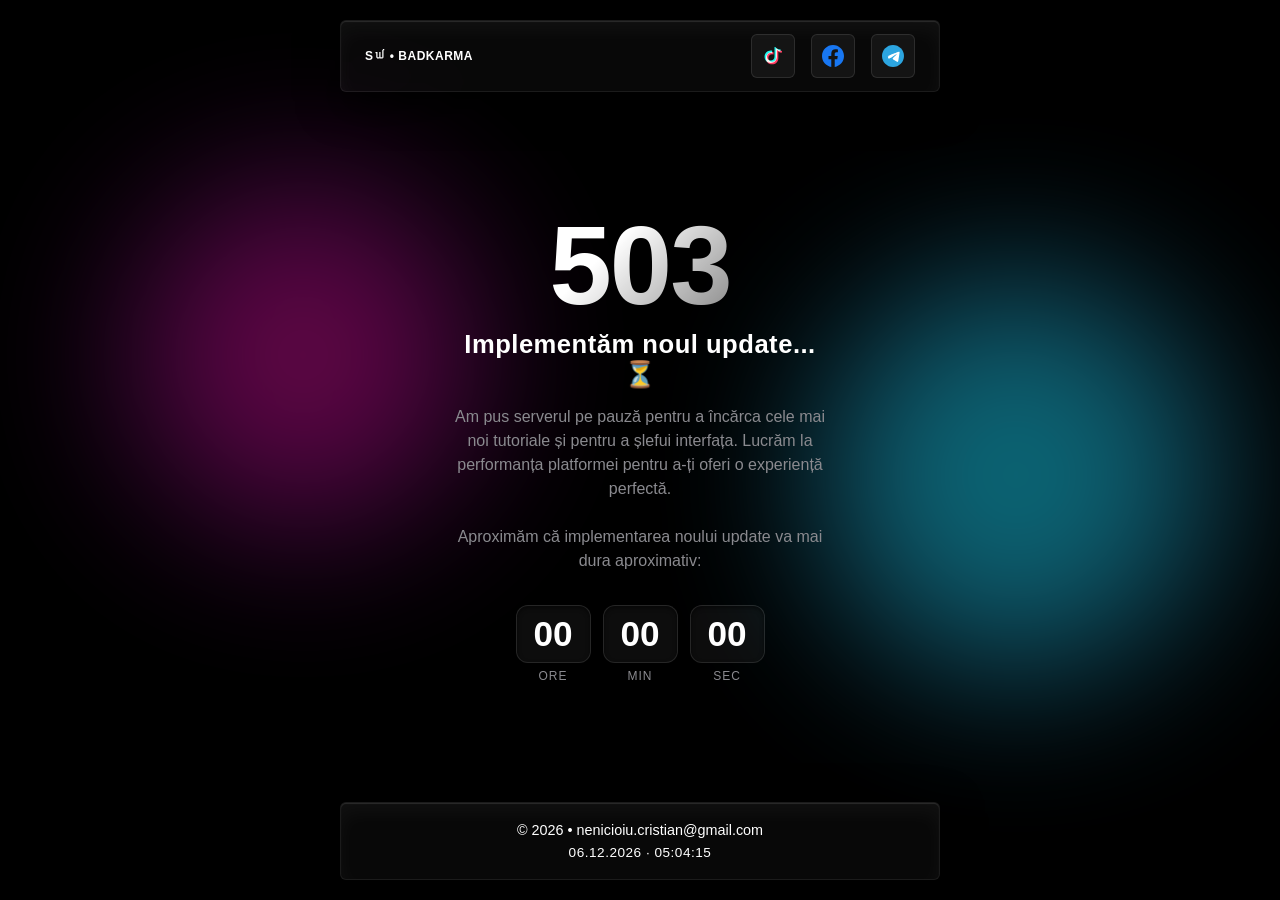
==== commit ce515370: "mentenanta" ====
--- a/index.html
+++ b/index.html
@@ -1,838 +1,407 @@
 <!DOCTYPE html>
-<html lang="ro" data-theme="dark">
+<html lang="ro">
 <head>
     <meta charset="UTF-8">
-    <meta name="viewport" content="width=device-width, initial-scale=1.0, maximum-scale=1.0, user-scalable=no">
-    <title>Sꪝ • BADKARMA HUB - The Game Maker</title>
-    <link rel="stylesheet" href="style.css">
-    <meta name="apple-mobile-web-app-capable" content="yes">
-    <meta name="apple-mobile-web-app-status-bar-style" content="black-translucent">
-    <meta name="theme-color" content="#050505">
-    
-    <link rel="stylesheet" href="https://cdnjs.cloudflare.com/ajax/libs/font-awesome/6.4.0/css/all.min.css">
-    <link rel="preconnect" href="https://fonts.googleapis.com">
-    <link rel="preconnect" href="https://fonts.gstatic.com" crossorigin>
-    <link href="https://fonts.googleapis.com/css2?family=Poppins:wght=300;400;600;700&display=swap" rel="stylesheet">
-
+    <meta name="viewport" content="width=device-width, initial-scale=1.0">
+    <title>BADKARMA Hub - Lucrări de Mentenanță</title>
+    <style>
+        /* Reset de bază și optimizare AMOLED */
+        * {
+            margin: 0;
+            padding: 0;
+            box-sizing: border-box;
+            font-family: 'Segoe UI', Tahoma, Geneva, Verdana, sans-serif;
+        }
+
+        body {
+            background-color: #000000; /* Deep AMOLED Black */
+            min-height: 100vh;
+            min-height: -webkit-fill-available;
+            display: flex;
+            flex-direction: column;
+            justify-content: space-between; /* Împinge header-ul sus și footer-ul jos */
+            align-items: center;
+            overflow-x: hidden;
+            position: relative;
+            padding: 20px;
+        }
+
+        html {
+            height: -webkit-fill-available;
+        }
+
+        /* Sfere de fundal scalabile */
+        .glow-sphere {
+            position: absolute;
+            border-radius: 50%;
+            filter: blur(80px);
+            opacity: 0.45;
+            z-index: 1;
+            animation: float-spheres 10s infinite alternate ease-in-out;
+        }
+
+        .sphere-1 {
+            width: clamp(200px, 40vw, 350px);
+            height: clamp(200px, 40vw, 350px);
+            background: radial-gradient(circle, #ff007f, #7928ca);
+            top: 20%;
+            left: 10%;
+        }
+
+        .sphere-2 {
+            width: clamp(220px, 45vw, 400px);
+            height: clamp(220px, 45vw, 400px);
+            background: radial-gradient(circle, #00f2fe, #4facfe);
+            bottom: 25%;
+            right: 5%;
+            animation-delay: -5s;
+        }
+
+        /* Stil comun pentru elementele Glassmorphism (Header, Card, Footer) */
+        .glass-effect {
+            background: rgba(255, 255, 255, 0.03);
+            backdrop-filter: blur(20px) saturate(180%);
+            -webkit-backdrop-filter: blur(20px) saturate(180%);
+            border: 1px solid rgba(255, 255, 255, 0.08);
+            box-shadow: 
+                0 10px 40px rgba(0, 0, 0, 0.9),
+                inset 0 1px 1px rgba(255, 255, 255, 0.12),
+                inset 0 10px 20px rgba(255, 255, 255, 0.04);
+        }
+
+        /* HEADER */
+        header {
+            position: relative;
+            z-index: 10;
+            width: 100%;
+            max-width: 600px;
+            padding: 0.8rem 1.5rem;
+            border-radius: 6px;
+            display: flex;
+            justify-content: space-between; /* Împinge logo-ul la stânga și butoanele la dreapta */
+            align-items: center;
+            margin-bottom: 2rem;
+        }
+
+        .header-logo {
+            color: #ffffff;
+            font-size: clamp(0.95rem, 3.5vw, 1.15rem);
+            font-weight: 700;
+            letter-spacing: 0.5px;
+            user-select: none;
+        }
+
+        .header-socials {
+            display: flex;
+            align-items: center;
+            gap: 1rem; /* Spațiere optimă între butoane în partea dreaptă */
+        }
+
+        .social-btn {
+            display: flex;
+            align-items: center;
+            justify-content: center;
+            width: 44px;
+            height: 44px;
+            border-radius: 6px;
+            background: rgba(255, 255, 255, 0.05);
+            border: 1px solid rgba(255, 255, 255, 0.1);
+            transition: transform 0.3s cubic-bezier(0.175, 0.885, 0.32, 1.275), background 0.3s;
+            -webkit-tap-highlight-color: transparent;
+        }
+
+        .social-btn svg {
+            width: 22px;
+            height: 22px;
+        }
+
+        .social-btn:hover {
+            transform: scale(1.15);
+            background: rgba(255, 255, 255, 0.15);
+        }
+
+        .social-btn:active {
+            transform: scale(0.95);
+        }
+
+        /* CARD CENTRAL */
+        .glass-card {
+            position: relative;
+            z-index: 2;
+            width: 100%;
+            max-width: 450px;
+            padding: clamp(2rem, 8vw, 3.5rem) clamp(1.2rem, 5vw, 2.5rem);
+            text-align: center;
+            border-radius: 24px;
+            margin: auto 0;
+            animation: card-float 6s infinite ease-in-out;
+            will-change: transform;
+        }
+
+        /* Elemente Text Card */
+        .error-code {
+            font-size: clamp(4.5rem, 15vw, 7rem);
+            font-weight: 900;
+            line-height: 1;
+            background: linear-gradient(135deg, #ffffff 40%, rgba(255, 255, 255, 0.3));
+            -webkit-background-clip: text;
+            -webkit-text-fill-color: transparent;
+            letter-spacing: -2px;
+            margin-bottom: 0.5rem;
+        }
+
+        .error-title {
+            color: #ffffff;
+            font-size: clamp(1.2rem, 5vw, 1.6rem);
+            font-weight: 600;
+            margin-bottom: 1rem;
+            letter-spacing: 0.5px;
+        }
+
+        .error-message {
+            color: #8a8a8f;
+            font-size: clamp(0.9rem, 3.5vw, 1rem);
+            line-height: 1.5;
+            margin-bottom: clamp(1.5rem, 6vw, 2rem);
+        }
+
+        /* Cronometru integrat */
+        .countdown {
+            display: flex;
+            justify-content: center;
+            gap: 12px;
+            margin-top: 10px;
+        }
+
+        .time-box {
+            display: flex;
+            flex-direction: column;
+            align-items: center;
+            width: clamp(60px, 18vw, 75px);
+        }
+
+        .time-value {
+            font-size: clamp(1.6rem, 5vw, 2.2rem);
+            font-weight: 700;
+            color: #ffffff;
+            background: rgba(255, 255, 255, 0.05);
+            width: 100%;
+            padding: 8px 0;
+            border-radius: 12px;
+            border: 1px solid rgba(255, 255, 255, 0.1);
+            box-shadow: inset 0 2px 4px rgba(0,0,0,0.5);
+            font-variant-numeric: tabular-nums;
+        }
+
+        .time-label {
+            font-size: clamp(0.7rem, 2.5vw, 0.75rem);
+            margin-top: 6px;
+            text-transform: uppercase;
+            letter-spacing: 1px;
+            color: #8a8a8f;
+        }
+
+        /* Butonul de Acasă */
+        .btn-home {
+            display: inline-block;
+            width: clamp(160px, 50%, 220px);
+            padding: 0.9rem 0;
+            color: #ffffff;
+            text-decoration: none;
+            font-weight: 600;
+            font-size: clamp(0.9rem, 3.5vw, 1rem);
+            border-radius: 14px;
+            background: rgba(255, 255, 255, 0.06);
+            border: 1px solid rgba(255, 255, 255, 0.1);
+            transition: all 0.3s cubic-bezier(0.16, 1, 0.3, 1);
+            backdrop-filter: blur(5px);
+            -webkit-tap-highlight-color: transparent;
+        }
+
+        .btn-home:hover {
+            background: #ffffff;
+            color: #000000;
+            box-shadow: 0 0 25px rgba(255, 255, 255, 0.35);
+            transform: translateY(-2px);
+        }
+
+        .btn-home:active {
+            transform: scale(0.97);
+        }
+
+        /* FOOTER */
+        footer {
+            position: relative;
+            z-index: 10;
+            width: 100%;
+            max-width: 600px;
+            padding: 1.2rem 1rem;
+            border-radius: 6px;
+            text-align: center;
+            color: #ffffff;
+            font-size: 0.9rem;
+            display: flex;
+            flex-direction: column;
+            gap: 0.4rem;
+            margin-top: 2rem;
+        }
+
+        footer .live-time {
+            color: #ffffff;
+            font-variant-numeric: tabular-nums;
+            font-size: 0.85rem;
+            letter-spacing: 0.5px;
+        }
+
+        /* Animații */
+        @keyframes card-float {
+            0%, 100% { transform: translateY(0); }
+            50% { transform: translateY(-8px); }
+        }
+
+        @keyframes float-spheres {
+            0% { transform: translate(0, 0) scale(1); }
+            100% { transform: translate(20px, 30px) scale(1.05); }
+        }
+
+        /* Optimizare strictă pentru telefoane în mod Landscape */
+        @media (max-height: 520px) {
+            body {
+                overflow-y: auto;
+                align-items: center;
+                padding: 1rem;
+                justify-content: flex-start;
+            }
+            .glass-card {
+                animation: none;
+                padding: 1.5rem;
+                margin: 1.5rem 0;
+            }
+            header, footer { margin: 0; }
+            .error-code { font-size: 3.5rem; }
+            .error-message { margin-bottom: 1.2rem; }
+            .countdown { margin-top: 5px; }
+        }
+    </style>
 </head>
 <body>
 
-    <header>
-        <div class="nav-container glass-panel">
-            <div class="logo">Sꪝ • BADKARMA HUB</div>
-            <div class="nav-controls">
-    <a href="intent://www.tiktok.com/@baiatu_cu.kia?_r=1&_t=ZN-97f4PeQZv1i#Intent;scheme=https;package=com.android.chrome;end" class="social-btn tiktok" id="btn-tiktok" title="TikTok">
-        <i class="fa-brands fa-tiktok"></i>
-    </a>
-    
-    <a href="intent://www.facebook.com/sw.badkarma#Intent;scheme=https;package=com.android.chrome;end" class="social-btn facebook" id="btn-facebook" title="Facebook">
-        <i class="fa-brands fa-facebook-f"></i>
-    </a>
-    
-    <a href="https://t.me/sw_badkarma" target="_blank" class="social-btn telegram" id="btn-telegram" title="Telegram">
-        <i class="fa-brands fa-telegram"></i>
-    </a>
-
-    <button class="theme-toggle" onclick="toggleTheme()" title="Schimbă Modul">🌓</button>
-    <button class="theme-toggle" onclick="openAboutModal()" title="Despre Aplicație" style="outline: none; box-shadow: none;">
-        <i class="fa-regular fa-circle-question" style="font-size: 1.15rem; color: var(--text-main); transition: transform 0.2s;" onmouseover="this.style.transform='scale(1.15)'" onmouseout="this.style.transform='scale(1)'"></i>
-    </button>
-</div>
-
+    <div class="glow-sphere sphere-1"></div>
+    <div class="glow-sphere sphere-2"></div>
+
+    <header class="glass-effect">
+        <div class="header-logo" style="font-size: 12px;">Sꪝ • BADKARMA</div>
+
+        <div class="header-socials">
+            <a href="https://www.tiktok.com/@baiatu_cu.kia" target="_blank" rel="external" class="social-btn" aria-label="TikTok">
+                <svg viewBox="0 0 24 24" fill="none" xmlns="http://www.w3.org/2000/svg">
+                    <path d="M12.525 2c1.348 0 2.492.545 3.332 1.455A7.838 7.838 0 0 0 20.354 5c.045.717-.112 1.391-.428 2.004a5.358 5.358 0 0 1-3.626-1.503v7.35c0 3.73-3.023 6.753-6.753 6.753C5.817 19.604 2.79 16.58 2.79 12.85c0-3.729 3.027-6.753 6.756-6.753.535 0 1.052.063 1.547.18v2.664a4.137 4.137 0 0 0-1.547-.295c-2.264 0-4.099 1.835-4.099 4.1 0 2.264 1.835 4.1 4.1 4.1 2.263 0 4.1-1.836 4.1-4.1V2h3.278Z" fill="#25F4EE"/>
+                    <path d="M12.525 2c1.348 0 2.492.545 3.332 1.455A7.838 7.838 0 0 0 20.354 5c.045.717-.112 1.391-.428 2.004a5.358 5.358 0 0 1-3.626-1.503v7.35c0 3.73-3.023 6.753-6.753 6.753C5.817 19.604 2.79 16.58 2.79 12.85c0-3.729 3.027-6.753 6.756-6.753.535 0 1.052.063 1.547.18v2.664a4.137 4.137 0 0 0-1.547-.295c-2.264 0-4.099 1.835-4.099 4.1 0 2.264 1.835 4.1 4.1 4.1 2.263 0 4.1-1.836 4.1-4.1V2h3.278Z" fill="#FE2C55" style="mix-blend-mode: lighten; transform: translate(1.5px, 1.5px);"/>
+                </svg>
+            </a>
+            <a href="https://www.facebook.com/sw.badkarma/" target="_blank" rel="external" class="social-btn" aria-label="Facebook">
+                <svg viewBox="0 0 24 24" fill="none" xmlns="http://www.w3.org/2000/svg">
+                    <path d="M24 12.073c0-6.627-5.373-12-12-12s-12 5.373-12 12c0 5.99 4.388 10.954 10.125 11.854v-8.385H7.078v-3.47h3.047V9.43c0-3.007 1.792-4.669 4.533-4.669 1.312 0 2.686.235 2.686.235v2.953H15.83c-1.491 0-1.956.925-1.956 1.874v2.25h3.328l-.532 3.47h-2.796v8.385C19.612 23.027 24 18.062 24 12.073Z" fill="#1877F2"/>
+                </svg>
+            </a>
+            <a href="https://t.me/sw_badkarma" target="_blank" rel="external" class="social-btn" aria-label="Telegram">
+                <svg viewBox="0 0 24 24" fill="none" xmlns="http://www.w3.org/2000/svg">
+                    <path d="M12 24c6.627 0 12-5.373 12-12S18.627 0 12 0 0 5.373 0 12s5.373 12 12 12Z" fill="#2CA5E0"/>
+                    <path d="M5.952 12.316c3.818-1.663 6.364-2.755 7.637-3.277 3.633-1.49 4.389-1.75 4.88-1.759.108-.002.35.025.507.152.132.107.169.252.186.353.018.1.04.329.023.504-.19 2.002-.99 6.726-1.396 8.898-.172.92-.511 1.229-.839 1.259-.713.066-1.255-.471-1.945-.923-1.08-.707-1.692-1.147-2.742-1.838-1.213-.799-.427-1.239.265-1.957.181-.188 3.327-3.052 3.388-3.312.008-.032.015-.152-.057-.215-.072-.064-.178-.042-.255-.025-.109.025-1.85 1.176-5.22 3.45-.494.34-.941.506-1.343.496-.442-.01-.1.293-1.291.683-.487.16-.874.24-.1.161-.645-.213-1.135-.67-1.114-1.267.016-.445.249-.893.696-1.343Z" fill="#FFF"/>
+                </svg>
+            </a>
         </div>
     </header>
 
-    <nav class="tabs-menu">
-        <button class="tab-btn active" onclick="switchTab('page-gunsmith', this)">
-            <i class="fa-solid fa-gun"></i>
-            <span>Gunsmith</span>
-        </button>
-        <button class="tab-btn" onclick="switchTab('page-tutoriale', this)">
-            <i class="fa-solid fa-gamepad"></i>
-            <span>CoD:M</span>
-        </button>
-        <button class="tab-btn" onclick="switchTab('page-calculator-cp', this)">
-            <i class="fa-solid fa-calculator"></i>
-            <span>Calculator CP</span>
-        </button>
-        <button class="tab-btn" onclick="switchTab('page-despre', this)">
-            <i class="fa-solid fa-user"></i>
-            <span>Despre</span>
-        </button>
-    </nav>
-
-    <main id="swipe-zone">
-
-        <section id="page-gunsmith" class="page-content active">
-            <h2 class="page-title">Gunsmith Arme CoD:M</h2>
-            
-            <div class="search-filter-container">
-                <div class="search-wrapper">
-                    <i class="fa-solid fa-magnifying-glass"></i>
-                    <input type="text" id="weaponSearch" class="search-bar" placeholder="Caută o armă..." oninput="filterWeapons()">
-                </div>
-                <div class="filter-buttons" id="filterZone">
-                    <button class="filter-btn active" onclick="filterCategory('all', this)">Toate</button>
-                    <button class="filter-btn" onclick="filterCategory('favorites', this)">⭐ Favorite</button>
-                    <button class="filter-btn" onclick="filterCategory('Asalt', this)">Asalt</button>
-                    <button class="filter-btn" onclick="filterCategory('SMG', this)">SMG</button>
-                    <button class="filter-btn" onclick="filterCategory('LMG', this)">LMG</button>
-                    <button class="filter-btn" onclick="filterCategory('Shotgun', this)">Shotgun</button>
-                    <button class="filter-btn" onclick="filterCategory('Sniper', this)">Sniper</button>
-                    <button class="filter-btn" onclick="filterCategory('Marksman', this)">Marksman</button>
-                </div>
+    <main class="glass-card">
+        <div class="error-code">503</div>
+        <h1 class="error-title">Implementăm noul update... ⏳</h1>
+        <p class="error-message">Am pus serverul pe pauză pentru a încărca cele mai noi tutoriale și pentru a șlefui interfața. Lucrăm la performanța platformei pentru a-ți oferi o experiență perfectă.<br><br>
+        Aproximăm că implementarea noului update va mai dura aproximativ:
+</p>
+        
+        <!-- Cronometrul Adăugat -->
+        <div class="countdown">
+            <div class="time-box">
+                <span class="time-value" id="hours">08</span>
+                <span class="time-label">Ore</span>
             </div>
-            
-            <div id="categoryDescPanel" class="glass-panel category-desc-panel" style="display: none; margin-bottom: 20px; padding: 15px; border-radius: 12px; text-align: center;">
-                <h3 id="categoryTitle" style="margin: 0 0 5px 0; color: #fff; font-size: 1.2rem;"></h3>
-                <p id="categoryText" style="margin: 0; color: #ccc; font-size: 0.9rem; line-height: 1.4;"></p>
+            <div class="time-box">
+                <span class="time-value" id="minutes">00</span>
+                <span class="time-label">Min</span>
             </div>
-
-            <div class="gunsmith-grid" id="weaponsContainer">
-                <div class="weapon-card glass-panel" data-id="ak117" data-type="Asalt" data-dmg="25" data-mob="78" data-acc="62" data-build="AK117-1A2B3C" 
-                     data-attachments-br="Ammunition: | În lucru, Barrel: | În lucru, Laser: | În lucru, Muzzle: | În lucru, Optic: | În lucru, Perk: | În lucru, Rear Grip: | În lucru, Stock: | În lucru, Underbarrel: | În lucru" 
-                     data-attachments-mp="Ammunition: | În lucru, Barrel: | În lucru, Laser: | În lucru, Muzzle: | În lucru, Optic: | În lucru, Perk: | În lucru, Rear Grip: | În lucru, Stock: | În lucru, Underbarrel: | În lucru" onclick="toggleAttachments(this)">
-                    <div class="weapon-title-wrapper"><div class="weapon-title">AK117</div><button class="favorite-btn" onclick="event.stopPropagation(); toggleFavorite(event, 'ak117')"><i class="fa-regular fa-star"></i></button></div>
-                    <div class="weapon-img-placeholder"><img src="imagini/AK117.webp" alt="AK117" onerror="this.style.display='none'; this.nextElementSibling.style.display='block';"><i class="fa-solid fa-gun" style="opacity: 0.3; display: none;"></i></div>
-                    <div class="weapon-desc">Cadență excelentă de tragere, dominantă în combatul de distanță medie.</div>
-                </div>
-
-                <div class="weapon-card glass-panel" data-id="type19" data-type="Asalt" data-dmg="28" data-mob="74" data-acc="64" data-build="Type19-4A5B" 
-                     data-attachments-br="Ammunition: | În lucru, Barrel: | În lucru, Laser: | În lucru, Muzzle: | În lucru, Optic: | În lucru, Perk: | În lucru, Rear Grip: | În lucru, Stock: | În lucru, Underbarrel: | În lucru" 
-                     data-attachments-mp="Ammunition: | În lucru, Barrel: | În lucru, Laser: | În lucru, Muzzle: | În lucru, Optic: | În lucru, Perk: | În lucru, Rear Grip: | În lucru, Stock: | În lucru, Underbarrel: | În lucru" onclick="toggleAttachments(this)">
-                    <div class="weapon-title-wrapper"><div class="weapon-title">Type 19</div><button class="favorite-btn" onclick="event.stopPropagation(); toggleFavorite(event, 'type19')"><i class="fa-regular fa-star"></i></button></div>
-                    <div class="weapon-img-placeholder"><img src="imagini/Type19.webp" alt="Type 19" onerror="this.style.display='none'; this.nextElementSibling.style.display='block';"><i class="fa-solid fa-gun" style="opacity: 0.3; display: none;"></i></div>
-                    <div class="weapon-desc">Armă versatilă cu opțiuni multiple de atașamente pentru personalizare maximă.</div>
-                </div>
-
-                <div class="weapon-card glass-panel" data-id="m13" data-type="Asalt" data-dmg="24" data-mob="72" data-acc="56" data-build="M13-2C3D5E" 
-                     data-attachments-br="Ammunition: | În lucru, Barrel: | În lucru, Laser: | În lucru, Muzzle: | În lucru, Optic: | În lucru, Perk: | În lucru, Rear Grip: | În lucru, Stock: | În lucru, Underbarrel: | În lucru" 
-                     data-attachments-mp="Ammunition: | În lucru, Barrel: | În lucru, Laser: | În lucru, Muzzle: | În lucru, Optic: | În lucru, Perk: | În lucru, Rear Grip: | În lucru, Stock: | În lucru, Underbarrel: | În lucru" onclick="toggleAttachments(this)">
-                    <div class="weapon-title-wrapper"><div class="weapon-title">M13</div><button class="favorite-btn" onclick="event.stopPropagation(); toggleFavorite(event, 'm13')"><i class="fa-regular fa-star"></i></button></div>
-                    <div class="weapon-img-placeholder"><img src="imagini/M13.webp" alt="M13" onerror="this.style.display='none'; this.nextElementSibling.style.display='block';"><i class="fa-solid fa-gun" style="opacity: 0.3; display: none;"></i></div>
-                    <div class="weapon-desc">Cadență de tragere tip SMG cu precizia și raza de acțiune a unei puști de asalt.</div>
-                </div>
-
-                <div class="weapon-card glass-panel" data-id="ak47" data-type="Asalt" data-dmg="33" data-mob="65" data-acc="67" data-build="AK47-1B5C" 
-                     data-attachments-br="Ammunition: | În lucru, Barrel: | În lucru, Laser: | În lucru, Muzzle: | În lucru, Optic: | În lucru, Perk: | În lucru, Rear Grip: | În lucru, Stock: | În lucru, Underbarrel: | În lucru" 
-                     data-attachments-mp="Ammunition: | În lucru, Barrel: | În lucru, Laser: | În lucru, Muzzle: | În lucru, Optic: | În lucru, Perk: | În lucru, Rear Grip: | În lucru, Stock: | În lucru, Underbarrel: | În lucru" onclick="toggleAttachments(this)">
-                    <div class="weapon-title-wrapper"><div class="weapon-title">AK-47</div><button class="favorite-btn" onclick="event.stopPropagation(); toggleFavorite(event, 'ak47')"><i class="fa-regular fa-star"></i></button></div>
-                    <div class="weapon-img-placeholder"><img src="imagini/AK47.webp" alt="AK-47" onerror="this.style.display='none'; this.nextElementSibling.style.display='block';"><i class="fa-solid fa-gun" style="opacity: 0.3; display: none;"></i></div>
-                    <div class="weapon-desc">Daune devastatoare per glonț. Clasic, puternic și extrem de stabil la distanță.</div>
-                </div>
-
-                <div class="weapon-card glass-panel" data-id="grau" data-type="Asalt" data-dmg="27" data-mob="72" data-acc="61" data-build="Grau-1A3C4E5F" 
-                     data-attachments-br="Ammunition: | În lucru, Barrel: | În lucru, Laser: | În lucru, Muzzle: | În lucru, Optic: | În lucru, Perk: | În lucru, Rear Grip: | În lucru, Stock: | În lucru, Underbarrel: | În lucru" 
-                     data-attachments-mp="Ammunition: | În lucru, Barrel: | În lucru, Laser: | În lucru, Muzzle: | În lucru, Optic: | În lucru, Perk: | În lucru, Rear Grip: | În lucru, Stock: | În lucru, Underbarrel: | În lucru" onclick="toggleAttachments(this)">
-                    <div class="weapon-title-wrapper"><div class="weapon-title">Grau 5.56</div><button class="favorite-btn" onclick="event.stopPropagation(); toggleFavorite(event, 'grau')"><i class="fa-regular fa-star"></i></button></div>
-                    <div class="weapon-img-placeholder"><img src="imagini/Grau5.56.webp" alt="Grau" onerror="this.style.display='none'; this.nextElementSibling.style.display='block';"><i class="fa-solid fa-gun" style="opacity: 0.3; display: none;"></i></div>
-                    <div class="weapon-desc">Echilibru perfect între control și viteză. Cea mai stabilă în meta.</div>
-                </div>
-
-                <div class="weapon-card glass-panel" data-id="krig6" data-type="Asalt" data-dmg="30" data-mob="69" data-acc="62" data-build="Krig-3A5C9E" 
-                     data-attachments-br="Ammunition: | În lucru, Barrel: | În lucru, Laser: | În lucru, Muzzle: | În lucru, Optic: | În lucru, Perk: | În lucru, Rear Grip: | În lucru, Stock: | În lucru, Underbarrel: | În lucru" 
-                     data-attachments-mp="Ammunition: | În lucru, Barrel: | În lucru, Laser: | În lucru, Muzzle: | În lucru, Optic: | În lucru, Perk: | În lucru, Rear Grip: | În lucru, Stock: | În lucru, Underbarrel: | În lucru" onclick="toggleAttachments(this)">
-                    <div class="weapon-title-wrapper"><div class="weapon-title">Krig 6</div><button class="favorite-btn" onclick="event.stopPropagation(); toggleFavorite(event, 'krig6')"><i class="fa-regular fa-star"></i></button></div>
-                    <div class="weapon-img-placeholder"><img src="imagini/Krig-6.webp" alt="Krig 6" onerror="this.style.display='none'; this.nextElementSibling.style.display='block';"><i class="fa-solid fa-gun" style="opacity: 0.3; display: none;"></i></div>
-                    <div class="weapon-desc">Foarte consistentă pe hărțile medii. Time-to-kill competitiv.</div>
-                </div>
-
-                <div class="weapon-card glass-panel" data-id="bp50" data-type="Asalt" data-dmg="26" data-mob="76" data-acc="59" data-build="BP50-1B2F" 
-                     data-attachments-br="Ammunition: | În lucru, Barrel: | În lucru, Laser: | În lucru, Muzzle: | În lucru, Optic: | În lucru, Perk: | În lucru, Rear Grip: | În lucru, Stock: | În lucru, Underbarrel: | În lucru" 
-                     data-attachments-mp="Ammunition: | În lucru, Barrel: | În lucru, Laser: | În lucru, Muzzle: | În lucru, Optic: | În lucru, Perk: | În lucru, Rear Grip: | În lucru, Stock: | În lucru, Underbarrel: | În lucru" onclick="toggleAttachments(this)">
-                    <div class="weapon-title-wrapper"><div class="weapon-title">BP50</div><button class="favorite-btn" onclick="event.stopPropagation(); toggleFavorite(event, 'bp50')"><i class="fa-regular fa-star"></i></button></div>
-                    <div class="weapon-img-placeholder"><img src="imagini/BP50.webp" alt="BP50" onerror="this.style.display='none'; this.nextElementSibling.style.display='block';"><i class="fa-solid fa-gun" style="opacity: 0.3; display: none;"></i></div>
-                    <div class="weapon-desc">Mobilitate fulgerătoare și un design bullpup ideal pentru stilul agresiv.</div>
-                </div>
-
-                <div class="weapon-card glass-panel" data-id="kilo" data-type="Asalt" data-dmg="29" data-mob="68" data-acc="57" data-build="Kilo-2B3C4D5F" 
-                     data-attachments-br="Ammunition: | În lucru, Barrel: | În lucru, Laser: | În lucru, Muzzle: | În lucru, Optic: | În lucru, Perk: | În lucru, Rear Grip: | În lucru, Stock: | În lucru, Underbarrel: | În lucru" 
-                     data-attachments-mp="Ammunition: | În lucru, Barrel: | În lucru, Laser: | În lucru, Muzzle: | În lucru, Optic: | În lucru, Perk: | În lucru, Rear Grip: | În lucru, Stock: | În lucru, Underbarrel: | În lucru" onclick="toggleAttachments(this)">
-                    <div class="weapon-title-wrapper"><div class="weapon-title">Kilo 141</div><button class="favorite-btn" onclick="event.stopPropagation(); toggleFavorite(event, 'kilo')"><i class="fa-regular fa-star"></i></button></div>
-                    <div class="weapon-img-placeholder"><img src="imagini/Kilo141.webp" alt="Kilo 141" onerror="this.style.display='none'; this.nextElementSibling.style.display='block';"><i class="fa-solid fa-gun" style="opacity: 0.3; display: none;"></i></div>
-                    <div class="weapon-desc">Control excelent al reculului pentru distanțe medii și lungi.</div>
-                </div>
-
-                <div class="weapon-card glass-panel" data-id="xm4" data-type="Asalt" data-dmg="28" data-mob="71" data-acc="60" data-build="XM4-9A2C" 
-                     data-attachments-br="Ammunition: | În lucru, Barrel: | În lucru, Laser: | În lucru, Muzzle: | În lucru, Optic: | În lucru, Perk: | În lucru, Rear Grip: | În lucru, Stock: | În lucru, Underbarrel: | În lucru" 
-                     data-attachments-mp="Ammunition: | În lucru, Barrel: | În lucru, Laser: | În lucru, Muzzle: | În lucru, Optic: | În lucru, Perk: | În lucru, Rear Grip: | În lucru, Stock: | În lucru, Underbarrel: | În lucru" onclick="toggleAttachments(this)">
-                    <div class="weapon-title-wrapper"><div class="weapon-title">XM4</div><button class="favorite-btn" onclick="event.stopPropagation(); toggleFavorite(event, 'xm4')"><i class="fa-regular fa-star"></i></button></div>
-                    <div class="weapon-img-placeholder"><img src="imagini/XM4.webp" alt="XM4" onerror="this.style.display='none'; this.nextElementSibling.style.display='block';"><i class="fa-solid fa-gun" style="opacity: 0.3; display: none;"></i></div>
-                    <div class="weapon-desc">Armă clasică, adaptabilă la orice tip de scenariu pe câmpul de luptă.</div>
-                </div>
-
-                <div class="weapon-card glass-panel" data-id="asval" data-type="Asalt" data-dmg="28" data-mob="80" data-acc="44" data-build="ASVAL-3A" 
-                     data-attachments-br="Ammunition: | În lucru, Barrel: | În lucru, Laser: | În lucru, Muzzle: | În lucru, Optic: | În lucru, Perk: | În lucru, Rear Grip: | În lucru, Stock: | În lucru, Underbarrel: | În lucru" 
-                     data-attachments-mp="Ammunition: | În lucru, Barrel: | În lucru, Laser: | În lucru, Muzzle: | În lucru, Optic: | În lucru, Perk: | În lucru, Rear Grip: | În lucru, Stock: | În lucru, Underbarrel: | În lucru" onclick="toggleAttachments(this)">
-                    <div class="weapon-title-wrapper"><div class="weapon-title">AS-VAL</div><button class="favorite-btn" onclick="event.stopPropagation(); toggleFavorite(event, 'asval')"><i class="fa-regular fa-star"></i></button></div>
-                    <div class="weapon-img-placeholder"><img src="imagini/AS-VAL.webp" alt="AS-VAL" onerror="this.style.display='none'; this.nextElementSibling.style.display='block';"><i class="fa-solid fa-gun" style="opacity: 0.3; display: none;"></i></div>
-                    <div class="weapon-desc">Silențiator integrat nativ și mobilitate de SMG ideală pentru flancări intense.</div>
-                </div>
-
-                <div class="weapon-card glass-panel" data-id="asm10" data-type="Asalt" data-dmg="34" data-mob="61" data-acc="63" data-build="ASM10-2B" 
-                     data-attachments-br="Ammunition: | În lucru, Barrel: | În lucru, Laser: | În lucru, Muzzle: | În lucru, Optic: | În lucru, Perk: | În lucru, Rear Grip: | În lucru, Stock: | În lucru, Underbarrel: | În lucru" 
-                     data-attachments-mp="Ammunition: | În lucru, Barrel: | În lucru, Laser: | În lucru, Muzzle: | În lucru, Optic: | În lucru, Perk: | În lucru, Rear Grip: | În lucru, Stock: | În lucru, Underbarrel: | În lucru" onclick="toggleAttachments(this)">
-                    <div class="weapon-title-wrapper"><div class="weapon-title">ASM10</div><button class="favorite-btn" onclick="event.stopPropagation(); toggleFavorite(event, 'asm10')"><i class="fa-regular fa-star"></i></button></div>
-                    <div class="weapon-img-placeholder"><img src="imagini/ASM10.webp" alt="ASM10" onerror="this.style.display='none'; this.nextElementSibling.style.display='block';"><i class="fa-solid fa-gun" style="opacity: 0.3; display: none;"></i></div>
-                    <div class="weapon-desc">Primele trei gloanțe trase au o cadență accelerată pentru eliminări instantanee.</div>
-                </div>
-
-                <div class="weapon-card glass-panel" data-id="cr56" data-type="Asalt" data-dmg="25" data-mob="70" data-acc="58" data-build="CR56-1A" 
-                     data-attachments-br="Ammunition: | În lucru, Barrel: | În lucru, Laser: | În lucru, Muzzle: | În lucru, Optic: | În lucru, Perk: | În lucru, Rear Grip: | În lucru, Stock: | În lucru, Underbarrel: | În lucru" 
-                     data-attachments-mp="Ammunition: | În lucru, Barrel: | În lucru, Laser: | În lucru, Muzzle: | În lucru, Optic: | În lucru, Perk: | În lucru, Rear Grip: | În lucru, Stock: | În lucru, Underbarrel: | În lucru" onclick="toggleAttachments(this)">
-                    <div class="weapon-title-wrapper"><div class="weapon-title">CR-56 AMAX</div><button class="favorite-btn" onclick="event.stopPropagation(); toggleFavorite(event, 'cr56')"><i class="fa-regular fa-star"></i></button></div>
-                    <div class="weapon-img-placeholder"><img src="imagini/CR-56.webp" alt="CR-56" onerror="this.style.display='none'; this.nextElementSibling.style.display='block';"><i class="fa-solid fa-gun" style="opacity: 0.3; display: none;"></i></div>
-                    <div class="weapon-desc">Recul liniar ușor de controlat și un profil de daune solid pe distanțe medii.</div>
-                </div>
-
-                <div class="weapon-card glass-panel" data-id="drh" data-type="Asalt" data-dmg="32" data-mob="67" data-acc="59" data-build="DRH-3C7F" 
-                     data-attachments-br="Ammunition: | În lucru, Barrel: | În lucru, Laser: | În lucru, Muzzle: | În lucru, Optic: | În lucru, Perk: | În lucru, Rear Grip: | În lucru, Stock: | În lucru, Underbarrel: | În lucru" 
-                     data-attachments-mp="Ammunition: | În lucru, Barrel: | În lucru, Laser: | În lucru, Muzzle: | În lucru, Optic: | În lucru, Perk: | În lucru, Rear Grip: | În lucru, Stock: | În lucru, Underbarrel: | În lucru" onclick="toggleAttachments(this)">
-                    <div class="weapon-title-wrapper"><div class="weapon-title">DR-H</div><button class="favorite-btn" onclick="event.stopPropagation(); toggleFavorite(event, 'drh')"><i class="fa-regular fa-star"></i></button></div>
-                    <div class="weapon-img-placeholder"><img src="imagini/DR-H.webp" alt="DR-H" onerror="this.style.display='none'; this.nextElementSibling.style.display='block';"><i class="fa-solid fa-gun" style="opacity: 0.3; display: none;"></i></div>
-                    <div class="weapon-desc">Încărcătorul OTM crește masiv daunele aplicate la nivelul corpului superior.</div>
-                </div>
-
-                <div class="weapon-card glass-panel" data-id="hbra3" data-type="Asalt" data-dmg="26" data-mob="71" data-acc="55" data-build="HBR-4A" 
-                     data-attachments-br="Ammunition: | În lucru, Barrel: | În lucru, Laser: | În lucru, Muzzle: | În lucru, Optic: | În lucru, Perk: | În lucru, Rear Grip: | În lucru, Stock: | În lucru, Underbarrel: | În lucru" 
-                     data-attachments-mp="Ammunition: | În lucru, Barrel: | În lucru, Laser: | În lucru, Muzzle: | În lucru, Optic: | În lucru, Perk: | În lucru, Rear Grip: | În lucru, Stock: | În lucru, Underbarrel: | În lucru" onclick="toggleAttachments(this)">
-                    <div class="weapon-title-wrapper"><div class="weapon-title">HBRa3</div><button class="favorite-btn" onclick="event.stopPropagation(); toggleFavorite(event, 'hbra3')"><i class="fa-regular fa-star"></i></button></div>
-                    <div class="weapon-img-placeholder"><img src="imagini/HBRa3.webp" alt="HBRa3" onerror="this.style.display='none'; this.nextElementSibling.style.display='block';"><i class="fa-solid fa-gun" style="opacity: 0.3; display: none;"></i></div>
-                    <div class="weapon-desc">Foarte iertătoare în utilizare datorită unui recul predictibil în primele secunde.</div>
-                </div>
-
-                <div class="weapon-card glass-panel" data-id="kn44" data-type="Asalt" data-dmg="26" data-mob="69" data-acc="60" data-build="KN44-2D" 
-                     data-attachments-br="Ammunition: | În lucru, Barrel: | În lucru, Laser: | În lucru, Muzzle: | În lucru, Optic: | În lucru, Perk: | În lucru, Rear Grip: | În lucru, Stock: | În lucru, Underbarrel: | În lucru" 
-                     data-attachments-mp="Ammunition: | În lucru, Barrel: | În lucru, Laser: | În lucru, Muzzle: | În lucru, Optic: | În lucru, Perk: | În lucru, Rear Grip: | În lucru, Stock: | În lucru, Underbarrel: | În lucru" onclick="toggleAttachments(this)">
-                    <div class="weapon-title-wrapper"><div class="weapon-title">KN-44</div><button class="favorite-btn" onclick="event.stopPropagation(); toggleFavorite(event, 'kn44')"><i class="fa-regular fa-star"></i></button></div>
-                    <div class="weapon-img-placeholder"><img src="imagini/KN44.webp" alt="KN-44" onerror="this.style.display='none'; this.nextElementSibling.style.display='block';"><i class="fa-solid fa-gun" style="opacity: 0.3; display: none;"></i></div>
-                    <div class="weapon-desc">O opțiune excelentă și flexibilă pentru eliminări constante la semi-distanță.</div>
-                </div>
-
-                <div class="weapon-card glass-panel" data-id="lk24" data-type="Asalt" data-dmg="28" data-mob="63" data-acc="68" data-build="LK24-3B5C7D9E" 
-                     data-attachments-br="Ammunition: | În lucru, Barrel: | În lucru, Laser: | În lucru, Muzzle: | În lucru, Optic: | În lucru, Perk: | În lucru, Rear Grip: | În lucru, Stock: | În lucru, Underbarrel: | În lucru" 
-                     data-attachments-mp="Ammunition: | În lucru, Barrel: | În lucru, Laser: | În lucru, Muzzle: | În lucru, Optic: | În lucru, Perk: | În lucru, Rear Grip: | În lucru, Stock: | În lucru, Underbarrel: | În lucru" onclick="toggleAttachments(this)">
-                    <div class="weapon-title-wrapper"><div class="weapon-title">LK24</div><button class="favorite-btn" onclick="event.stopPropagation(); toggleFavorite(event, 'lk24')"><i class="fa-regular fa-star"></i></button></div>
-                    <div class="weapon-img-placeholder"><img src="imagini/LK24.webp" alt="LK24" onerror="this.style.display='none'; this.nextElementSibling.style.display='block';"><i class="fa-solid fa-gun" style="opacity: 0.3; display: none;"></i></div>
-                    <div class="weapon-desc">Precizie chirurgicală de la distanță. Recomandată pentru passive play.</div>
-                </div>
-
-                <div class="weapon-card glass-panel" data-id="m4" data-type="Asalt" data-dmg="24" data-mob="73" data-acc="61" data-build="M4-1A2B" 
-                     data-attachments-br="Ammunition: | În lucru, Barrel: | În lucru, Laser: | În lucru, Muzzle: | În lucru, Optic: | În lucru, Perk: | În lucru, Rear Grip: | În lucru, Stock: | În lucru, Underbarrel: | În lucru" 
-                     data-attachments-mp="Ammunition: | În lucru, Barrel: | În lucru, Laser: | În lucru, Muzzle: | În lucru, Optic: | În lucru, Perk: | În lucru, Rear Grip: | În lucru, Stock: | În lucru, Underbarrel: | În lucru" onclick="toggleAttachments(this)">
-                    <div class="weapon-title-wrapper"><div class="weapon-title">M4</div><button class="favorite-btn" onclick="event.stopPropagation(); toggleFavorite(event, 'm4')"><i class="fa-regular fa-star"></i></button></div>
-                    <div class="weapon-img-placeholder"><img src="imagini/M4.webp" alt="M4" onerror="this.style.display='none'; this.nextElementSibling.style.display='block';"><i class="fa-solid fa-gun" style="opacity: 0.3; display: none;"></i></div>
-                    <div class="weapon-desc">Arma de bază ideală, cu un comportament liniar și recul minim controlabil.</div>
-                </div>
-
-                <div class="weapon-card glass-panel" data-id="m16" data-type="Asalt" data-dmg="30" data-mob="66" data-acc="69" data-build="M16-9B" 
-                     data-attachments-br="Ammunition: | În lucru, Barrel: | În lucru, Laser: | În lucru, Muzzle: | În lucru, Optic: | În lucru, Perk: | În lucru, Rear Grip: | În lucru, Stock: | În lucru, Underbarrel: | În lucru" 
-                     data-attachments-mp="Ammunition: | În lucru, Barrel: | În lucru, Laser: | În lucru, Muzzle: | În lucru, Optic: | În lucru, Perk: | În lucru, Rear Grip: | În lucru, Stock: | În lucru, Underbarrel: | În lucru" onclick="toggleAttachments(this)">
-                    <div class="weapon-title-wrapper"><div class="weapon-title">M16</div><button class="favorite-btn" onclick="event.stopPropagation(); toggleFavorite(event, 'm16')"><i class="fa-regular fa-star"></i></button></div>
-                    <div class="weapon-img-placeholder"><img src="imagini/M16.webp" alt="M16" onerror="this.style.display='none'; this.nextElementSibling.style.display='block';"><i class="fa-solid fa-gun" style="opacity: 0.3; display: none;"></i></div>
-                    <div class="weapon-desc">Tragere în rafală de 3 gloanțe ucigătoare, sau automată completă cu perk dedicat.</div>
-                </div>
-
-                <div class="weapon-card glass-panel" data-id="manowar" data-type="Asalt" data-dmg="37" data-mob="59" data-acc="65" data-build="MNW-1C" 
-                     data-attachments-br="Ammunition: | În lucru, Barrel: | În lucru, Laser: | În lucru, Muzzle: | În lucru, Optic: | În lucru, Perk: | În lucru, Rear Grip: | În lucru, Stock: | În lucru, Underbarrel: | În lucru" 
-                     data-attachments-mp="Ammunition: | În lucru, Barrel: | În lucru, Laser: | În lucru, Muzzle: | În lucru, Optic: | În lucru, Perk: | În lucru, Rear Grip: | În lucru, Stock: | În lucru, Underbarrel: | În lucru" onclick="toggleAttachments(this)">
-                    <div class="weapon-title-wrapper"><div class="weapon-title">Man-O-War</div><button class="favorite-btn" onclick="event.stopPropagation(); toggleFavorite(event, 'manowar')"><i class="fa-regular fa-star"></i></button></div>
-                    <div class="weapon-img-placeholder"><img src="imagini/MaNoWaR.webp" alt="Man-O-War" onerror="this.style.display='none'; this.nextElementSibling.style.display='block';"><i class="fa-solid fa-gun" style="opacity: 0.3; display: none;"></i></div>
-                    <div class="weapon-desc">Cea mai mare forță de impact la distanță lungă în schimbul unei cadențe scăzute.</div>
-                </div>
-
-                <div class="weapon-card glass-panel" data-id="type25" data-type="Asalt" data-dmg="24" data-mob="77" data-acc="49" data-build="T25-2B" 
-                     data-attachments-br="Ammunition: | În lucru, Barrel: | În lucru, Laser: | În lucru, Muzzle: | În lucru, Optic: | În lucru, Perk: | În lucru, Rear Grip: | În lucru, Stock: | În lucru, Underbarrel: | În lucru" 
-                     data-attachments-mp="Ammunition: | În lucru, Barrel: | În lucru, Laser: | În lucru, Muzzle: | În lucru, Optic: | În lucru, Perk: | În lucru, Rear Grip: | În lucru, Stock: | În lucru, Underbarrel: | În lucru" onclick="toggleAttachments(this)">
-                    <div class="weapon-title-wrapper"><div class="weapon-title">Type 25</div><button class="favorite-btn" onclick="event.stopPropagation(); toggleFavorite(event, 'type25')"><i class="fa-regular fa-star"></i></button></div>
-                    <div class="weapon-img-placeholder"><img src="imagini/Type25.webp" alt="Type 25" onerror="this.style.display='none'; this.nextElementSibling.style.display='block';"><i class="fa-solid fa-gun" style="opacity: 0.3; display: none;"></i></div>
-                    <div class="weapon-desc">Cadență de tragere explozivă perfectă pentru duelurile din zonele urbane strânse.</div>
-                </div>
-
-                <div class="weapon-card glass-panel" data-id="switchblade" data-type="SMG" data-dmg="27" data-mob="85" data-acc="48" data-build="SX9-1A3F" 
-                     data-attachments-br="Ammunition: | În lucru, Barrel: | În lucru, Laser: | În lucru, Muzzle: | În lucru, Optic: | În lucru, Perk: | În lucru, Rear Grip: | În lucru, Stock: | În lucru, Underbarrel: | În lucru" 
-                     data-attachments-mp="Ammunition: | În lucru, Barrel: | În lucru, Laser: | În lucru, Muzzle: | În lucru, Optic: | În lucru, Perk: | În lucru, Rear Grip: | În lucru, Stock: | În lucru, Underbarrel: | În lucru" onclick="toggleAttachments(this)">
-                    <div class="weapon-title-wrapper"><div class="weapon-title">Switchblade X9</div><button class="favorite-btn" onclick="event.stopPropagation(); toggleFavorite(event, 'switchblade')"><i class="fa-regular fa-star"></i></button></div>
-                    <div class="weapon-img-placeholder"><img src="imagini/SwitchBlade.webp" alt="Switchblade" onerror="this.style.display='none'; this.nextElementSibling.style.display='block';"><i class="fa-solid fa-gun" style="opacity: 0.3; display: none;"></i></div>
-                    <div class="weapon-desc">Mobilitate letală și viteză ADS remarcabilă pentru un stil de joc extrem de agresiv.</div>
-                </div>
-
-                <div class="weapon-card glass-panel" data-id="fennec" data-type="SMG" data-dmg="23" data-mob="88" data-acc="31" data-build="Fennec-2A4B8C9D" 
-                     data-attachments-br="Ammunition: | În lucru, Barrel: | În lucru, Laser: | În lucru, Muzzle: | În lucru, Optic: | În lucru, Perk: | În lucru, Rear Grip: | În lucru, Stock: | În lucru, Underbarrel: | În lucru" 
-                     data-attachments-mp="Ammunition: | În lucru, Barrel: | În lucru, Laser: | În lucru, Muzzle: | În lucru, Optic: | În lucru, Perk: | În lucru, Rear Grip: | În lucru, Stock: | În lucru, Underbarrel: | În lucru" onclick="toggleAttachments(this)">
-                    <div class="weapon-title-wrapper"><div class="weapon-title">Fennec</div><button class="favorite-btn" onclick="event.stopPropagation(); toggleFavorite(event, 'fennec')"><i class="fa-regular fa-star"></i></button></div>
-                    <div class="weapon-img-placeholder"><img src="imagini/Fennec.webp" alt="Fennec" onerror="this.style.display='none'; this.nextElementSibling.style.display='block';"><i class="fa-solid fa-gun" style="opacity: 0.3; display: none;"></i></div>
-                    <div class="weapon-desc">Cadență de tragere extrem de rapidă. Excelentă pentru spații închise.</div>
-                </div>
-
-                <div class="weapon-card glass-panel" data-id="agr556" data-type="SMG" data-dmg="26" data-mob="74" data-acc="55" data-build="AGR-5B7C" 
-                     data-attachments-br="Ammunition: | În lucru, Barrel: | În lucru, Laser: | În lucru, Muzzle: | În lucru, Optic: | În lucru, Perk: | În lucru, Rear Grip: | În lucru, Stock: | În lucru, Underbarrel: | În lucru" 
-                     data-attachments-mp="Ammunition: | În lucru, Barrel: | În lucru, Laser: | În lucru, Muzzle: | În lucru, Optic: | În lucru, Perk: | În lucru, Rear Grip: | În lucru, Stock: | În lucru, Underbarrel: | În lucru" onclick="toggleAttachments(this)">
-                    <div class="weapon-title-wrapper"><div class="weapon-title">AGR 556</div><button class="favorite-btn" onclick="event.stopPropagation(); toggleFavorite(event, 'agr556')"><i class="fa-regular fa-star"></i></button></div>
-                    <div class="weapon-img-placeholder"><img src="imagini/AGR556.webp" alt="AGR 556" onerror="this.style.display='none'; this.nextElementSibling.style.display='block';"><i class="fa-solid fa-gun" style="opacity: 0.3; display: none;"></i></div>
-                    <div class="weapon-desc">Performanță hibridă stabilă, cu calibru modificat pentru eficiență sporită.</div>
-                </div>
-
-                <div class="weapon-card glass-panel" data-id="cbr4" data-type="SMG" data-dmg="24" data-mob="82" data-acc="43" data-build="CBR4-5A6B7C1D" 
-                     data-attachments-br="Ammunition: | În lucru, Barrel: | În lucru, Laser: | În lucru, Muzzle: | În lucru, Optic: | În lucru, Perk: | În lucru, Rear Grip: | În lucru, Stock: | În lucru, Underbarrel: | În lucru" 
-                     data-attachments-mp="Ammunition: | În lucru, Barrel: | În lucru, Laser: | În lucru, Muzzle: | În lucru, Optic: | În lucru, Perk: | În lucru, Rear Grip: | În lucru, Stock: | În lucru, Underbarrel: | În lucru" onclick="toggleAttachments(this)">
-                    <div class="weapon-title-wrapper"><div class="weapon-title">CBR4</div><button class="favorite-btn" onclick="event.stopPropagation(); toggleFavorite(event, 'cbr4')"><i class="fa-regular fa-star"></i></button></div>
-                    <div class="weapon-img-placeholder"><img src="imagini/CBR4.webp" alt="CBR4" onerror="this.style.display='none'; this.nextElementSibling.style.display='block';"><i class="fa-solid fa-gun" style="opacity: 0.3; display: none;"></i></div>
-                    <div class="weapon-desc">Configurație agresivă de SMG pentru stil de joc rapid. Strafe speed mărit.</div>
-                </div>
-
-                <div class="weapon-card glass-panel" data-id="mx9" data-type="SMG" data-dmg="25" data-mob="86" data-acc="40" data-build="MX9-1A" 
-                     data-attachments-br="Ammunition: | În lucru, Barrel: | În lucru, Laser: | În lucru, Muzzle: | În lucru, Optic: | În lucru, Perk: | În lucru, Rear Grip: | În lucru, Stock: | În lucru, Underbarrel: | În lucru" 
-                     data-attachments-mp="Ammunition: | În lucru, Barrel: | În lucru, Laser: | În lucru, Muzzle: | În lucru, Optic: | În lucru, Perk: | În lucru, Rear Grip: | În lucru, Stock: | În lucru, Underbarrel: | În lucru" onclick="toggleAttachments(this)">
-                    <div class="weapon-title-wrapper"><div class="weapon-title">MX9</div><button class="favorite-btn" onclick="event.stopPropagation(); toggleFavorite(event, 'mx9')"><i class="fa-regular fa-star"></i></button></div>
-                    <div class="weapon-img-placeholder"><img src="imagini/MX9.webp" alt="MX9" onerror="this.style.display='none'; this.nextElementSibling.style.display='block';"><i class="fa-solid fa-gun" style="opacity: 0.3; display: none;"></i></div>
-                    <div class="weapon-desc">Daune superioare în combat de proximitate instantaneu și reîncărcare dinamică.</div>
-                </div>
-
-                <div class="weapon-card glass-panel" data-id="pp19bizon" data-type="SMG" data-dmg="26" data-mob="80" data-acc="52" data-build="PP19-3C" 
-                     data-attachments-br="Ammunition: | În lucru, Barrel: | În lucru, Laser: | În lucru, Muzzle: | În lucru, Optic: | În lucru, Perk: | În lucru, Rear Grip: | În lucru, Stock: | În lucru, Underbarrel: | În lucru" 
-                     data-attachments-mp="Ammunition: | În lucru, Barrel: | În lucru, Laser: | În lucru, Muzzle: | În lucru, Optic: | În lucru, Perk: | În lucru, Rear Grip: | În lucru, Stock: | În lucru, Underbarrel: | În lucru" onclick="toggleAttachments(this)">
-                    <div class="weapon-title-wrapper"><div class="weapon-title">PP19 Bizon</div><button class="favorite-btn" onclick="event.stopPropagation(); toggleFavorite(event, 'pp19bizon')"><i class="fa-regular fa-star"></i></button></div>
-                    <div class="weapon-img-placeholder"><img src="imagini/PP19-Bizon.webp" alt="PP19 Bizon" onerror="this.style.display='none'; this.nextElementSibling.style.display='block';"><i class="fa-solid fa-gun" style="opacity: 0.3; display: none;"></i></div>
-                    <div class="weapon-desc">Capacitate masivă a încărcătorului nativ; oferă un control total fără reîncărcări dese.</div>
-                </div>
-
-                <div class="weapon-card glass-panel" data-id="qq9" data-type="SMG" data-dmg="25" data-mob="83" data-acc="40" data-build="QQ9-1B2C5D8F" 
-                     data-attachments-br="Ammunition: | În lucru, Barrel: | În lucru, Laser: | În lucru, Muzzle: | În lucru, Optic: | În lucru, Perk: | În lucru, Rear Grip: | În lucru, Stock: | În lucru, Underbarrel: | În lucru" 
-                     data-attachments-mp="Ammunition: | În lucru, Barrel: | În lucru, Laser: | În lucru, Muzzle: | În lucru, Optic: | În lucru, Perk: | În lucru, Rear Grip: | În lucru, Stock: | În lucru, Underbarrel: | În lucru" onclick="toggleAttachments(this)">
-                    <div class="weapon-title-wrapper"><div class="weapon-title">QQ9</div><button class="favorite-btn" onclick="event.stopPropagation(); toggleFavorite(event, 'qq9')"><i class="fa-regular fa-star"></i></button></div>
-                    <div class="weapon-img-placeholder"><img src="imagini/QQ9.webp" alt="QQ9" onerror="this.style.display='none'; this.nextElementSibling.style.display='block';"><i class="fa-solid fa-gun" style="opacity: 0.3; display: none;"></i></div>
-                    <div class="weapon-desc">Clasicul SMG rapid. O opțiune stabilă de atac la distanțe foarte scurte.</div>
-                </div>
-
-                <div class="weapon-card glass-panel" data-id="razorback" data-type="SMG" data-dmg="27" data-mob="75" data-acc="58" data-build="RZB-4E" 
-                     data-attachments-br="Ammunition: | În lucru, Barrel: | În lucru, Laser: | În lucru, Muzzle: | În lucru, Optic: | În lucru, Perk: | În lucru, Rear Grip: | În lucru, Stock: | În lucru, Underbarrel: | În lucru" 
-                     data-attachments-mp="Ammunition: | În lucru, Barrel: | În lucru, Laser: | În lucru, Muzzle: | În lucru, Optic: | În lucru, Perk: | În lucru, Rear Grip: | În lucru, Stock: | În lucru, Underbarrel: | În lucru" onclick="toggleAttachments(this)">
-                    <div class="weapon-title-wrapper"><div class="weapon-title">Razorback</div><button class="favorite-btn" onclick="event.stopPropagation(); toggleFavorite(event, 'razorback')"><i class="fa-regular fa-star"></i></button></div>
-                    <div class="weapon-img-placeholder"><img src="imagini/Razorback.webp" alt="Razorback" onerror="this.style.display='none'; this.nextElementSibling.style.display='block';"><i class="fa-solid fa-gun" style="opacity: 0.3; display: none;"></i></div>
-                    <div class="weapon-desc">Cu perk-ul Rapid Fire devine letală, combinând stabilitatea cu un TTK redus.</div>
-                </div>
-
-                <div class="weapon-card glass-panel" data-id="rus79u" data-type="SMG" data-dmg="28" data-mob="79" data-acc="50" data-build="RUS-1A" 
-                     data-attachments-br="Ammunition: | În lucru, Barrel: | În lucru, Laser: | În lucru, Muzzle: | În lucru, Optic: | În lucru, Perk: | În lucru, Rear Grip: | În lucru, Stock: | În lucru, Underbarrel: | În lucru" 
-                     data-attachments-mp="Ammunition: | În lucru, Barrel: | În lucru, Laser: | În lucru, Muzzle: | În lucru, Optic: | În lucru, Perk: | În lucru, Rear Grip: | În lucru, Stock: | În lucru, Underbarrel: | În lucru" onclick="toggleAttachments(this)">
-                    <div class="weapon-title-wrapper"><div class="weapon-title">RUS-79U</div><button class="favorite-btn" onclick="event.stopPropagation(); toggleFavorite(event, 'rus79u')"><i class="fa-regular fa-star"></i></button></div>
-                    <div class="weapon-img-placeholder"><img src="imagini/RUS-79U.webp" alt="RUS-79U" onerror="this.style.display='none'; this.nextElementSibling.style.display='block';"><i class="fa-solid fa-gun" style="opacity: 0.3; display: none;"></i></div>
-                    <div class="weapon-desc">Cea mai versatilă armă istorică din clasa SMG, stabilă în orice update.</div>
-                </div>
-
-                <div class="weapon-card glass-panel" data-id="dingo" data-type="LMG" data-dmg="28" data-mob="64" data-acc="54" data-build="DNG-1A" 
-                     data-attachments-br="Ammunition: | În lucru, Barrel: | În lucru, Laser: | În lucru, Muzzle: | În lucru, Optic: | În lucru, Perk: | În lucru, Rear Grip: | În lucru, Stock: | În lucru, Underbarrel: | În lucru" 
-                     data-attachments-mp="Ammunition: | În lucru, Barrel: | În lucru, Laser: | În lucru, Muzzle: | În lucru, Optic: | În lucru, Perk: | În lucru, Rear Grip: | În lucru, Stock: | În lucru, Underbarrel: | În lucru" onclick="toggleAttachments(this)">
-                    <div class="weapon-title-wrapper"><div class="weapon-title">Dingo</div><button class="favorite-btn" onclick="event.stopPropagation(); toggleFavorite(event, 'dingo')"><i class="fa-regular fa-star"></i></button></div>
-                    <div class="weapon-img-placeholder"><img src="imagini/Dingo.webp" alt="Dingo" onerror="this.style.display='none'; this.nextElementSibling.style.display='block';"><i class="fa-solid fa-gun" style="opacity: 0.3; display: none;"></i></div>
-                    <div class="weapon-desc">Mobilitate avansată hibridă similară unui AR cu avantajul unui magazin extins de LMG.</div>
-                </div>
-
-                <div class="weapon-card glass-panel" data-id="mg42" data-type="LMG" data-dmg="22" data-mob="50" data-acc="60" data-build="MG42-9B3F" 
-                     data-attachments-br="Ammunition: | În lucru, Barrel: | În lucru, Laser: | În lucru, Muzzle: | În lucru, Optic: | În lucru, Perk: | În lucru, Rear Grip: | În lucru, Stock: | În lucru, Underbarrel: | În lucru" 
-                     data-attachments-mp="Ammunition: | În lucru, Barrel: | În lucru, Laser: | În lucru, Muzzle: | În lucru, Optic: | În lucru, Perk: | În lucru, Rear Grip: | În lucru, Stock: | În lucru, Underbarrel: | În lucru" onclick="toggleAttachments(this)">
-                    <div class="weapon-title-wrapper"><div class="weapon-title">MG42</div><button class="favorite-btn" onclick="event.stopPropagation(); toggleFavorite(event, 'mg42')"><i class="fa-regular fa-star"></i></button></div>
-                    <div class="weapon-img-placeholder"><img src="imagini/MG42.webp" alt="MG42" onerror="this.style.display='none'; this.nextElementSibling.style.display='block';"><i class="fa-solid fa-gun" style="opacity: 0.3; display: none;"></i></div>
-                    <div class="weapon-desc">Cadență de tragere absolut infernală capabilă să blocheze complet coridoarele hărții.</div>
-                </div>
-
-                <div class="weapon-card glass-panel" data-id="rpd" data-type="LMG" data-dmg="31" data-mob="48" data-acc="61" data-build="RPD-7C" 
-                     data-attachments-br="Ammunition: | În lucru, Barrel: | În lucru, Laser: | În lucru, Muzzle: | În lucru, Optic: | În lucru, Perk: | În lucru, Rear Grip: | În lucru, Stock: | În lucru, Underbarrel: | În lucru" 
-                     data-attachments-mp="Ammunition: | În lucru, Barrel: | În lucru, Laser: | În lucru, Muzzle: | În lucru, Optic: | În lucru, Perk: | În lucru, Rear Grip: | În lucru, Stock: | În lucru, Underbarrel: | În lucru" onclick="toggleAttachments(this)">
-                    <div class="weapon-title-wrapper"><div class="weapon-title">RPD</div><button class="favorite-btn" onclick="event.stopPropagation(); toggleFavorite(event, 'rpd')"><i class="fa-regular fa-star"></i></button></div>
-                    <div class="weapon-img-placeholder"><img src="imagini/RPD.webp" alt="RPD" onerror="this.style.display='none'; this.nextElementSibling.style.display='block';"><i class="fa-solid fa-gun" style="opacity: 0.3; display: none;"></i></div>
-                    <div class="weapon-desc">Țeava cu răcire oferă muniție infinită, eliminând total nevoia de reîncărcare.</div>
-                </div>
-
-                <div class="weapon-card glass-panel" data-id="ul736" data-type="LMG" data-dmg="32" data-mob="53" data-acc="65" data-build="UL736-2A" 
-                     data-attachments-br="Ammunition: | În lucru, Barrel: | În lucru, Laser: | În lucru, Muzzle: | În lucru, Optic: | În lucru, Perk: | În lucru, Rear Grip: | În lucru, Stock: | În lucru, Underbarrel: | În lucru" 
-                     data-attachments-mp="Ammunition: | În lucru, Barrel: | În lucru, Laser: | În lucru, Muzzle: | În lucru, Optic: | În lucru, Perk: | În lucru, Rear Grip: | În lucru, Stock: | În lucru, Underbarrel: | În lucru" onclick="toggleAttachments(this)">
-                    <div class="weapon-title-wrapper"><div class="weapon-title">UL736</div><button class="favorite-btn" onclick="event.stopPropagation(); toggleFavorite(event, 'ul736')"><i class="fa-regular fa-star"></i></button></div>
-                    <div class="weapon-img-placeholder"><img src="imagini/UL736.webp" alt="UL736" onerror="this.style.display='none'; this.nextElementSibling.style.display='block';"><i class="fa-solid fa-gun" style="opacity: 0.3; display: none;"></i></div>
-                    <div class="weapon-desc">Daune excelente la distanță lungă, stabilă în modurile competitive statice.</div>
-                </div>
-
-                <div class="weapon-card glass-panel" data-id="hs0405" data-type="Shotgun" data-dmg="100" data-mob="74" data-acc="40" data-build="HS-1A3B" 
-                     data-attachments-br="Ammunition: | În lucru, Barrel: | În lucru, Laser: | În lucru, Muzzle: | În lucru, Optic: | În lucru, Perk: | În lucru, Rear Grip: | În lucru, Stock: | În lucru, Underbarrel: | În lucru" 
-                     data-attachments-mp="Ammunition: | În lucru, Barrel: | În lucru, Laser: | În lucru, Muzzle: | În lucru, Optic: | În lucru, Perk: | În lucru, Rear Grip: | În lucru, Stock: | În lucru, Underbarrel: | În lucru" onclick="toggleAttachments(this)">
-                    <div class="weapon-title-wrapper"><div class="weapon-title">HS0405</div><button class="favorite-btn" onclick="event.stopPropagation(); toggleFavorite(event, 'hs0405')"><i class="fa-regular fa-star"></i></button></div>
-                    <div class="weapon-img-placeholder"><img src="imagini/HS0405.webp" alt="HS0405" onerror="this.style.display='none'; this.nextElementSibling.style.display='block';"><i class="fa-solid fa-bullseye" style="opacity: 0.3; display: none;"></i></div>
-                    <div class="weapon-desc">Regina distrugerilor dintr-un singur foc (one-tap) în modul Battle Royale și MP strâns.</div>
-                </div>
-
-                <div class="weapon-card glass-panel" data-id="striker" data-type="Shotgun" data-dmg="75" data-mob="71" data-acc="48" data-build="STK-2C" 
-                     data-attachments-br="Ammunition: | În lucru, Barrel: | În lucru, Laser: | În lucru, Muzzle: | În lucru, Optic: | În lucru, Perk: | În lucru, Rear Grip: | În lucru, Stock: | În lucru, Underbarrel: | În lucru" 
-                     data-attachments-mp="Ammunition: | În lucru, Barrel: | În lucru, Laser: | În lucru, Muzzle: | În lucru, Optic: | În lucru, Perk: | În lucru, Rear Grip: | În lucru, Stock: | În lucru, Underbarrel: | În lucru" onclick="toggleAttachments(this)">
-                    <div class="weapon-title-wrapper"><div class="weapon-title">Striker</div><button class="favorite-btn" onclick="event.stopPropagation(); toggleFavorite(event, 'striker')"><i class="fa-regular fa-star"></i></button></div>
-                    <div class="weapon-img-placeholder"><img src="imagini/Striker.webp" alt="Striker" onerror="this.style.display='none'; this.nextElementSibling.style.display='block';"><i class="fa-solid fa-bullseye" style="opacity: 0.3; display: none;"></i></div>
-                    <div class="weapon-desc">Shotgun semi-automat cu tragere continuă perfect pentru curățarea încăperilor.</div>
-                </div>
-
-                <div class="weapon-card glass-panel" data-id="dlq33" data-type="Sniper" data-dmg="95" data-mob="45" data-acc="72" data-build="DL-Q33-1A2B3C5E" 
-                     data-attachments-br="Ammunition: | În lucru, Barrel: | În lucru, Laser: | În lucru, Muzzle: | În lucru, Optic: | În lucru, Perk: | În lucru, Rear Grip: | În lucru, Stock: | În lucru, Underbarrel: | În lucru" 
-                     data-attachments-mp="Ammunition: | În lucru, Barrel: | În lucru, Laser: | În lucru, Muzzle: | În lucru, Optic: | În lucru, Perk: | În lucru, Rear Grip: | În lucru, Stock: | În lucru, Underbarrel: | În lucru" onclick="toggleAttachments(this)">
-                    <div class="weapon-title-wrapper"><div class="weapon-title">DL Q33</div><button class="favorite-btn" onclick="event.stopPropagation(); toggleFavorite(event, 'dlq33')"><i class="fa-regular fa-star"></i></button></div>
-                    <div class="weapon-img-placeholder"><img src="imagini/DLQ33.webp" alt="DL Q33" onerror="this.style.display='none'; this.nextElementSibling.style.display='block';"><i class="fa-solid fa-crosshairs" style="opacity: 0.3; display: none;"></i></div>
-                    <div class="weapon-desc">Atașamente recomandate pentru mobilitate maximă și ADS rapid. Cel mai consistent Sniper.</div>
-                </div>
-
-                <div class="weapon-card glass-panel" data-id="arctic50" data-type="Sniper" data-dmg="85" data-mob="40" data-acc="68" data-build="ARC-3B" 
-                     data-attachments-br="Ammunition: | În lucru, Barrel: | În lucru, Laser: | În lucru, Muzzle: | În lucru, Optic: | În lucru, Perk: | În lucru, Rear Grip: | În lucru, Stock: | În lucru, Underbarrel: | În lucru" 
-                     data-attachments-mp="Ammunition: | În lucru, Barrel: | În lucru, Laser: | În lucru, Muzzle: | În lucru, Optic: | În lucru, Perk: | În lucru, Rear Grip: | În lucru, Stock: | În lucru, Underbarrel: | În lucru" onclick="toggleAttachments(this)">
-                    <div class="weapon-title-wrapper"><div class="weapon-title">Arctic .50</div><button class="favorite-btn" onclick="event.stopPropagation(); toggleFavorite(event, 'arctic50')"><i class="fa-regular fa-star"></i></button></div>
-                    <div class="weapon-img-placeholder"><img src="imagini/Arctic50.webp" alt="Arctic .50" onerror="this.style.display='none'; this.nextElementSibling.style.display='block';"><i class="fa-solid fa-crosshairs" style="opacity: 0.3; display: none;"></i></div>
-                    <div class="weapon-desc">Sniper semi-automat greu, ideal pentru respawn rapid și eliminări consecutive.</div>
-                </div>
-
-                <div class="weapon-card glass-panel" data-id="rytecamr" data-type="Sniper" data-dmg="92" data-mob="36" data-acc="66" data-build="RYT-5C" 
-                     data-attachments-br="Ammunition: | În lucru, Barrel: | În lucru, Laser: | În lucru, Muzzle: | În lucru, Optic: | În lucru, Perk: | În lucru, Rear Grip: | În lucru, Stock: | În lucru, Underbarrel: | În lucru" 
-                     data-attachments-mp="Ammunition: | În lucru, Barrel: | În lucru, Laser: | În lucru, Muzzle: | În lucru, Optic: | În lucru, Perk: | În lucru, Rear Grip: | În lucru, Stock: | În lucru, Underbarrel: | În lucru" onclick="toggleAttachments(this)">
-                    <div class="weapon-title-wrapper"><div class="weapon-title">Rytec AMR</div><button class="favorite-btn" onclick="event.stopPropagation(); toggleFavorite(event, 'rytecamr')"><i class="fa-regular fa-star"></i></button></div>
-                    <div class="weapon-img-placeholder"><img src="imagini/RytecAMR.webp" alt="Rytec AMR" onerror="this.style.display='none'; this.nextElementSibling.style.display='block';"><i class="fa-solid fa-crosshairs" style="opacity: 0.3; display: none;"></i></div>
-                    <div class="weapon-desc">Opțiune excelentă cu încărcătoare cu muniție explozivă sau termică anti-vehicule.</div>
-                </div>
-
-                <div class="weapon-card glass-panel" data-id="locus" data-type="Sniper" data-dmg="90" data-mob="48" data-acc="70" data-build="Locus-5B7C9D2E" 
-                     data-attachments-br="Ammunition: | În lucru, Barrel: | În lucru, Laser: | În lucru, Muzzle: | În lucru, Optic: | În lucru, Perk: | În lucru, Rear Grip: | În lucru, Stock: | În lucru, Underbarrel: | În lucru" 
-                     data-attachments-mp="Ammunition: | În lucru, Barrel: | În lucru, Laser: | În lucru, Muzzle: | În lucru, Optic: | În lucru, Perk: | În lucru, Rear Grip: | În lucru, Stock: | În lucru, Underbarrel: | În lucru" onclick="toggleAttachments(this)">
-                    <div class="weapon-title-wrapper"><div class="weapon-title">Locus</div><button class="favorite-btn" onclick="event.stopPropagation(); toggleFavorite(event, 'locus')"><i class="fa-regular fa-star"></i></button></div>
-                    <div class="weapon-img-placeholder"><img src="imagini/Locus.webp" alt="Locus" onerror="this.style.display='none'; this.nextElementSibling.style.display='block';"><i class="fa-solid fa-crosshairs" style="opacity: 0.3; display: none;"></i></div>
-                    <div class="weapon-desc">Sniper ușor, perfect pentru tehnica de quick-scope direct. Viteză tactică maximă.</div>
-                </div>
-
-                <div class="weapon-card glass-panel" data-id="xpr50" data-type="Sniper" data-dmg="80" data-mob="53" data-acc="63" data-build="XPR-2A" 
-                     data-attachments-br="Ammunition: | În lucru, Barrel: | În lucru, Laser: | În lucru, Muzzle: | În lucru, Optic: | În lucru, Perk: | În lucru, Rear Grip: | În lucru, Stock: | În lucru, Underbarrel: | În lucru" 
-                     data-attachments-mp="Ammunition: | În lucru, Barrel: | În lucru, Laser: | În lucru, Muzzle: | În lucru, Optic: | În lucru, Perk: | În lucru, Rear Grip: | În lucru, Stock: | În lucru, Underbarrel: | În lucru" onclick="toggleAttachments(this)">
-                    <div class="weapon-title-wrapper"><div class="weapon-title">XPR-50</div><button class="favorite-btn" onclick="event.stopPropagation(); toggleFavorite(event, 'xpr50')"><i class="fa-regular fa-star"></i></button></div>
-                    <div class="weapon-img-placeholder"><img src="imagini/XPR-50.webp" alt="XPR-50" onerror="this.style.display='none'; this.nextElementSibling.style.display='block';"><i class="fa-solid fa-crosshairs" style="opacity: 0.3; display: none;"></i></div>
-                    <div class="weapon-desc">Hibrid cu mobilitate uriașă. Cu muniția Stopping Power obține un one-shot letal.</div>
-                </div>
-
-                <div class="weapon-card glass-panel" data-id="3linerifle" data-type="Sniper" data-dmg="93" data-mob="42" data-acc="70" data-build="3LN-1C" 
-                     data-attachments-br="Ammunition: | În lucru, Barrel: | În lucru, Laser: | În lucru, Muzzle: | În lucru, Optic: | În lucru, Perk: | În lucru, Rear Grip: | În lucru, Stock: | În lucru, Underbarrel: | În lucru" 
-                     data-attachments-mp="Ammunition: | În lucru, Barrel: | În lucru, Laser: | În lucru, Muzzle: | În lucru, Optic: | În lucru, Perk: | În lucru, Rear Grip: | În lucru, Stock: | În lucru, Underbarrel: | În lucru" onclick="toggleAttachments(this)">
-                    <div class="weapon-title-wrapper"><div class="weapon-title">3-Line Rifle</div><button class="favorite-btn" onclick="event.stopPropagation(); toggleFavorite(event, '3linerifle')"><i class="fa-regular fa-star"></i></button></div>
-                    <div class="weapon-img-placeholder"><img src="imagini/3Line-Rifle.webp" alt="3-Line Rifle" onerror="this.style.display='none'; this.nextElementSibling.style.display='block';"><i class="fa-solid fa-crosshairs" style="opacity: 0.3; display: none;"></i></div>
-                    <div class="weapon-desc">Stabilitate impecabilă la ochire pentru un stil de lunetist tradițional defensiv.</div>
-                </div>
-
-                <div class="weapon-card glass-panel" data-id="sks" data-type="Marksman" data-dmg="60" data-mob="52" data-acc="65" data-build="SKS-4B6C8D1E" 
-                     data-attachments-br="Ammunition: | În lucru, Barrel: | În lucru, Laser: | În lucru, Muzzle: | În lucru, Optic: | În lucru, Perk: | În lucru, Rear Grip: | În lucru, Stock: | În lucru, Underbarrel: | În lucru" 
-                     data-attachments-mp="Ammunition: | În lucru, Barrel: | În lucru, Laser: | În lucru, Muzzle: | În lucru, Optic: | În lucru, Perk: | În lucru, Rear Grip: | În lucru, Stock: | În lucru, Underbarrel: | În lucru" onclick="toggleAttachments(this)">
-                    <div class="weapon-title-wrapper"><div class="weapon-title">SKS</div><button class="favorite-btn" onclick="event.stopPropagation(); toggleFavorite(event, 'sks')"><i class="fa-regular fa-star"></i></button></div>
-                    <div class="weapon-img-placeholder"><img src="imagini/SKS.webp" alt="SKS" onerror="this.style.display='none'; this.nextElementSibling.style.display='block';"><i class="fa-solid fa-bullseye" style="opacity: 0.3; display: none;"></i></div>
-                    <div class="weapon-desc">Armă semi-automată devastatoare. Two-shot garantat tactat corect.</div>
-                </div>
-            </div>
-        </section>
-
-        <section id="page-tutoriale" class="page-content">
-            <h2 class="page-title">Ghiduri • Știri • Tutoriale</h2>
-            <div class="article-section">
-                <div class="event-widget">
-                    <div class="event-info">
-                        <i class="fa-solid fa-fire event-icon"></i>
-                        <div>
-                            <div class="event-title-text">Sezonul Curent CoD:M 2026</div>
-                            <div style="font-size: 0.75rem; color: var(--text-muted);">Ranked Series Activă</div>
-                        </div>
-                    </div>
-                    <span class="event-status">Live Now</span>
-                </div>
-<div class="content-block glass-panel" id="chatbot-container">
-    <h3><i class="fa-solid fa-robot"></i> CoD: Mobile - KARMA AI</h3>
-    
-    <!-- Fereastra de chat -->
-    <div id="chat-window" style="background: rgba(0,0,0,0.3); padding: 15px; border-radius: 8px; margin-bottom: 15px; height: 200px; overflow-y: auto; color: #fff; font-size: 0.9em; border: 1px solid rgba(255,255,255,0.1);">
-        <center><p>Începutul conversației</p></center>
-    </div>
-
-    <!-- Zona de input -->
-    <div class="chat-input-wrapper" style="display: flex; gap: 10px;">
-        <input type="text" id="user-input" placeholder="Scrie aici..." style="background: rgba(255,255,255,0.1); border: 1px solid rgba(255,255,255,0.2); color: white; padding: 10px; border-radius: 5px; width: 100%; outline: none;">
-        
-        <!-- Buton Trimitere -->
-        <button type="button" id="send-btn" style="background: #ffcc00; color: #000; border: none; padding: 0 15px; border-radius: 5px; cursor: pointer; font-weight: bold;">Trimite</button>
-        
-        <!-- Buton Reset -->
-        <button type="button" id="reset-btn" style="background: #444; color: white; border: none; padding: 0 15px; border-radius: 5px; cursor: pointer; border: 1px solid #666;">Reset</button>
-    </div>
-</div>               
-                <div class="content-block glass-panel">
-                    <h3><i class="fa-solid fa-hand-fist"></i> Întreținere Manșoane Gaming (Degetare)</h3>
-                    <p>Pentru a menține o senzitivitate constantă și a evita degradarea timpurie a materialului textil conductor, urmează acești pași simpli:</p>
-                    <ul>
-                        <li><strong>Spălare periodică:</strong> Spală-le manual în apă călduță cu un strop de săpun delicat. Evită detergenții agresivi.</li>
-                        <li><strong>Uscare naturală:</strong> Nu le pune niciodată pe calorifer sau la soare direct. Lasă-le să se usuce cât mai natural pe o suprafață plană.</li>
-                        <li><strong>Protecție împotriva scamelor:</strong> După fiecare sesiune păstrează-le într-o cutiuță mică din plastic etanșă sau într-o cutiuță metalică dedicată pentru ele pe care o poți găsi în magazinele de specialitate.</li>
-                    </ul>
-                </div>
-                
-<div class="content-block glass-panel">
-                    <h3><i class="fa-solid fa-hand-fist"></i> Cum să îți alegi Manșoanele Tactile pentru Gaming (Degetare)</h3>
-                    <p>Alegerea manșoanelor tactile (finger sleeves) potrivite poate face o diferență enormă în precizia și timpul de reacție, mai ales în shooterele mobile cu ritm alert, unde controlul precis al reculului în Multiplayer și rotațiile rapide din Battle Royale nu iartă nicio eroare.
-<br>
-​Iată cele mai importante criterii de care trebuie să ții cont pentru a găsi perechea perfectă:
-</p>
-                    <ul>
-                       <li><strong>Fibră de Sticlă (Glass Fiber):</strong> Reprezintă opțiunea premium pentru o glisare cu frecare aproape de zero și control absolut. Datorită profilului ultra-subțire și capacității excelente de disipare termică, mențin degetele reci și previn complet agățarea pe ecran, fiind perfecte pentru micro-ajustări precise ale reculului în shootout-uri intense. Ca dezavantaj, alunecarea extrem de rapidă pe sticlă necesită o scurtă perioadă de acomodare a memoriei musculare.</li>
-                        <li><strong>Fibră de Argint (Silver Fiber):</strong> Oferă cea mai mare sensibilitate și conductivitate. Sunt ideale pentru mișcări extrem de rapide (flick-uri, slide-canceling) și răspund instantaneu pe ecran. Ca dezavantaj, tind să se uzeze puțin mai repede.</li>
-                        <li><strong>Fibră de Carbon (Carbon Fiber):</strong> Reprezintă un echilibru excelent între durabilitate și performanță. Oferă o alunecare fluidă și constantă, fiind extrem de rezistente la uzură—perfecte pentru sesiunile lungi de rank.</li>
-                        <li><strong>Fibră de Cupru / Nailon:</strong> Absorb bine transpirația și sunt de obicei mai ieftine, dar conductivitatea și precizia sunt inferioare variantelor cu argint sau carbon.</li>
-       <li><strong>Grosimea:</strong> Orientează-te către manșoane ultra-subțiri (în jur de 0.3 mm). Acestea îți permit să simți feedback-ul ecranului mult mai bine și reduc șansele de a apăsa din greșeală butoane alăturate de pe un HUD aglomerat.</li>
-       <li><strong>Densitatea (Pin count):</strong> Împletiturile de 18-pin sau 24-pin sunt cele mai performante. O densitate mai mare a țesăturii înseamnă o textură mai fină pe ecran, eliminând senzația de frecare sacadată.</li>
-       <li><strong>Fără cusături (Seamless):
-</strong>Alege mereu modele turnate sau împletite dintr-o singură bucată. Cusăturile proeminente te pot jena la baza unghiei și pot agăța folia de protecție a ecranului.
-</li>
-       <li><strong>Banda elastică de fixare:
-</strong>Baza manșonului trebuie să fie fermă, dar nu restrictivă pentru circulația sângelui. Un manșon care alunecă de pe deget în mijlocul unui gunfight îți poate strica meciul.</li>
-                    </ul>
-                </div>
-                
-                <div class="content-block glass-panel">
-                    <h3><i class="fa-solid fa-newspaper"></i> Știri - Call of Duty: Mobile</h3>
-                    <p>Noul sezon aduce modificări majore în zona de meta! S-au aplicat ajustări importante asupra atașamentelor pentru clasa Assault Rifle, iar armele de tip SMG primesc un buff considerabil.</p>
-                    <p>Rămâi conectat pentru noile evenimente sezoniere unde poți debloca skin-uri epice gratuite.</p>
-                </div>
-            </div> 
-        </section> 
-
-        <section id="page-calculator-cp" class="page-content">
-            <h2 class="page-title">Calculator CP</h2>
-            <div class="article-section">
-                <div class="content-block glass-panel interactive-hover" style="overflow: visible !important; z-index: 999 !important;">
-    <h3><i class="fa-solid fa-calculator"></i> Calculator CP (Lucky Draw)</h3>
-    <p>Află costul total estimat al unui Lucky Draw complet în funcție de regiunea contului tău. <br><br>
-        (Nu uita, la Caracterele Mitice la Rotirea 10 costul poate fi mai mare decât cel afișat dacă sistemul include și un nivel obligatoriu de upgrade al caracterului)<br><br>
-        <font color="red">
-            Preț total caracter Mitic aprox. 7200 CP la un preț de pornire de 10 CP<br><br>
-            Preț total caracter Mitic aprox. 12620 CP la un preț de pornire de 20 CP<br><br>
-            Preț total caracter Mitic aprox. 18000 CP la un preț de pornire de 30 CP
-        </font>
-    </p>
-
-    <div class="calc-group" style="position: relative; z-index: 9999 !important;">
-        <label style="font-size: 0.8rem; color: var(--text-muted); display: block; margin-bottom: 5px;">Selectează Regiunea:</label>
-        
-        <div class="custom-dropdown" id="regionDropdown" style="position: relative; z-index: 9999 !important;">
-            <div class="dropdown-trigger" onclick="toggleUpDropdown(event)" style="position: relative; z-index: 10000 !important;">
-                <span id="dropdownSelectedValue">Europa (Start de la 30 CP)</span>
-                <i class="fa-solid fa-chevron-down"></i>
-            </div>
-            
-                        <div id="upMenu" class="dropdown-menu" style="
-                display: none; /* Ascuns implicit */
-                position: absolute !important;
-                bottom: calc(100% + 5px) !important;
-                top: auto !important;
-                left: 0 !important;
-                width: 100% !important;
-                background: var(--glass-bg) !important; /* Se schimbă automat în funcție de temă */
-                backdrop-filter: blur(25px) saturate(190%) !important;
-                -webkit-backdrop-filter: blur(25px) saturate(190%) !important;
-                border: 1px solid var(--glass-border) !important;
-                border-radius: 4px !important;
-                box-shadow: 0 -10px 30px var(--glass-shadow) !important; /* Umbră dinamică */
-                z-index: 1000000 !important;
-                flex-direction: column;
-            ">
-                <div class="dropdown-item" data-value="eu" onclick="selectRegion('eu', 'Europa (Start de la 30 CP)')" style="color: var(--text-main) !important;">Europa (Start de la 30 CP)</div>
-                <div class="dropdown-item" data-value="ro" onclick="selectRegion('ro', 'Global (Start de la 20 CP)')" style="color: var(--text-main) !important;">Global (Start de la 20 CP)</div>
-                <div class="dropdown-item" data-value="as" onclick="selectRegion('as', 'Asia (Start de la 10 CP)')" style="color: var(--text-main) !important;">Asia (Start de la 10 CP)</div>
-            </div>
-
-        </div>
-    </div>
-
-    <div id="simulatorContainer" style="display: none;">
-        <div class="calc-result" id="cpResult">Cost Total Estimativ: -- CP</div>
-        <div style="margin-top: 15px; font-size: 0.85rem; font-weight: 600;">Costul detaliat per extragere:</div>
-        <div class="draw-steps-container" id="drawSteps"></div>
-    </div>
-</div>
-
-        </section>
-
-        <section id="page-despre" class="page-content">
-            <h2 class="page-title">Profil Jucător</h2>
-            <div class="cv-container">
-                <div class="profile-header glass-panel" style="display: flex; flex-direction: column; align-items: center; text-align: center; gap: 15px; padding: 25px; position: relative;">
-    
-    <img src="avatar.jpg" alt="Sꪝ • BADKARMA" class="profile-avatar" style="margin-bottom: 0px;">
-
-    <a href="donatii.html" class="btn-donate" target="_blank" title="Donează" style="
-        display: inline-flex !important; 
-        align-items: center !important; 
-        justify-content: center !important;
-        width: 70px !important; /* Lățime perfectă în stare normală pentru iconițe */
-        height: 38px !important; 
-        padding: 0 !important;
-        border-radius: 4px !important; /* Stilul tău preferat, pătrățos */
-        background: rgba(255, 255, 255, 0.04) !important; /* Efectul de sticlă transparentă */
-        border: 1px solid rgba(255, 255, 255, 0.1) !important; /* Bordură fină sticlă */
-        backdrop-filter: blur(10px) !important;
-        -webkit-backdrop-filter: blur(10px) !important;
-        box-sizing: border-box !important;
-        overflow: hidden !important;
-        text-decoration: none !important;
-        transition: width 0.3s cubic-bezier(0.25, 0.8, 0.25, 1), background 0.25s ease, border-color 0.25s ease !important;
-        margin: 5px 0 !important;
-        cursor: pointer !important;
-    "
-    onmouseenter="
-        this.style.setProperty('width', '150px', 'important');
-        this.style.setProperty('background', 'rgba(255, 75, 43, 0.9)', 'important'); /* Se transformă în roșu */
-        this.style.setProperty('border-color', 'transparent', 'important');
-        this.querySelector('.icon-card').style.setProperty('display', 'none', 'important');
-        this.querySelector('.text-hover').style.setProperty('display', 'inline-block', 'important');
-    "
-    onmouseleave="
-        this.style.setProperty('width', '70px', 'important');
-        this.style.setProperty('background', 'rgba(255, 255, 255, 0.04)', 'important'); /* Revine la sticlă */
-        this.style.setProperty('border-color', 'rgba(255, 255, 255, 0.1)', 'important');
-        this.querySelector('.icon-card').style.setProperty('display', 'inline-block', 'important');
-        this.querySelector('.text-hover').style.setProperty('display', 'none', 'important');
-    "
-    ontouchstart="
-        this.style.setProperty('width', '150px', 'important');
-        this.style.setProperty('background', 'rgba(255, 75, 43, 0.9)', 'important'); /* Roșu la atingere pe mobil */
-        this.style.setProperty('border-color', 'transparent', 'important');
-        this.querySelector('.icon-card').style.setProperty('display', 'none', 'important');
-        this.querySelector('.text-hover').style.setProperty('display', 'inline-block', 'important');
-    "
-    onblur="
-        this.style.setProperty('width', '70px', 'important');
-        this.style.setProperty('background', 'rgba(255, 255, 255, 0.04)', 'important');
-        this.style.setProperty('border-color', 'rgba(255, 255, 255, 0.1)', 'important');
-        this.querySelector('.icon-card').style.setProperty('display', 'inline-block', 'important');
-        this.querySelector('.text-hover').style.setProperty('display', 'none', 'important');
-    ">
-        <span class="icon-card" style="display: inline-block !important; font-size: 1.1rem; letter-spacing: 1px;">🙏💳🙏</span>
-        
-        <span class="text-hover" style="display: none !important; font-size: 0.8rem; font-weight: 700; color: #fff; white-space: nowrap; text-transform: uppercase; letter-spacing: 1px;">❤️ Donează ❤️</span>
-    </a>
-
-    <div style="width: 100%;">
-        <h3 style="margin: 0; padding: 0;">Sꪝ • BADKARMA</h3>
-        <p style="color: var(--text-muted); font-size: 0.9rem; margin: 5px 0 0 0; padding: 0;">UID: 7097320773710970881</p>
-    </div>
-
-</div>
-
-                <div class="stats-grid">
-                    <div class="stat-box glass-panel"><span class="stat-val"><center>2019</center></span><span class="stat-lbl"><center>Activ din</center></span></div>
-                    <div class="stat-box glass-panel"><span class="stat-val"><center>Legendary</center></span><span class="stat-lbl"><center>Rank Curent</center></span></div>
-                    <div class="stat-box glass-panel"><span class="stat-val"><center>2.64</center></span><span class="stat-lbl"><center>K/D Ratio</center></span></div>
-                    <div class="stat-box glass-panel"><span class="stat-val"><center>56,610+</center></span><span class="stat-lbl"><center>Total Kills</center></span></div>
-                </div>
-
-                <div class="content-block glass-panel">
-                    <center>
-                        <h4><i class="fa-solid fa-sliders"></i> Setări Senzitivitate Personale</h4>
-                        <p style="color: var(--text-muted); font-size: 0.85rem; margin-top: 5px;">
-         Setările ideale variază ușor în funcție de stilul de joc al fiecărui jucător, dacă folosești sau nu manșoane tactile pentru gaming și de materialul din care sunt realizate acestea. În secțiunea "CoD:M" ai și un ghid despre cum să îți alegi manșoanele potrivite.
-                        </p>
-                    </center>
-                    
-                    <style>
-                        .sens-tables-container {
-                            display: grid;
-                            grid-template-columns: 1fr;
-                            gap: 20px;
-                            margin-top: 15px;
-                        }
-                        @media (min-width: 768px) {
-                            .sens-tables-container {
-                                grid-template-columns: 1fr 1fr;
-                            }
-                        }
-                        .sens-subtitle {
-                            font-size: 0.9rem;
-                            font-weight: 700;
-                            text-transform: uppercase;
-                            letter-spacing: 0.5px;
-                            margin-bottom: 8px;
-                            border-bottom: 1px solid var(--glass-border);
-                            padding-bottom: 4px;
-                            text-align: center !important;
-                            display: flex;
-                            justify-content: center;
-                            align-items: center;
-                            gap: 8px;
-                        }
-                        .mp-color { color: #fe0979 !important; }
-                        .br-color { color: #00f2fe !important; }
-                    </style>
-
-                    <div class="sens-tables-container">
-                        <div>
-                            <div class="sens-subtitle mp-color"><i class="fa-solid fa-crosshairs"></i> Senzitivitate Multiplayer (MP)</div>
-                            <table class="sensitivity-table">
-                                <thead>
-                                    <tr>
-                                        <th>Mod</th>
-                                        <th>Camera</th>
-                                        <th>Firing</th>
-                                    </tr>
-                                </thead>
-                                <tbody>
-                                    <tr><td>Steering</td><td><span>60</span></td><td><span>60</span></td></tr>
-                                    <tr><td>Red Dot / Holo</td><td><span>65</span></td><td><span>60</span></td></tr>
-                                    <tr><td>ADS</td><td><span>65</span></td><td><span>60</span></td></tr>
-                                    <tr><td>Tactical Scope</td><td><span>75</span></td><td><span>64</span></td></tr>
-                                    <tr><td>Sniper Scope</td><td><span>75</span></td><td><span>75</span></td></tr>
-                                    
-<tr><td>3x Tactical</td><td><span>80</span></td><td><span>75</span></td></tr>
-                                    <tr><td>4x Tactical</td><td><span>75</span></td><td><span>75</span></td></tr>
-                                    <tr><td>6x Tactical</td><td><span>40</span></td><td><span>40</span></td></tr>
-                                    <tr><td>8x Tactical</td><td><span>40</span></td><td><span>40</span></td></tr>
-                                    <tr><td>Vertical Turning</td><td><span>50</span></td><td><span>50</span></td></tr>
-                                    
-<tr><td>Ground Vehicles</td><td><span>50</span></td><td><span>50</span></td></tr>
-                                    <tr><td>Air Vehicles</td><td><span>50</span></td><td><span>50</span></td></tr>
-                                </tbody>
-                            </table>
-                        </div>
-
-                        <div>
-                            <div class="sens-subtitle br-color"><i class="fa-solid fa-earth-americas"></i> Senzitivitate Battle Royale (BR)</div>
-                            <table class="sensitivity-table">
-                                <thead>
-                                    <tr>
-                                        <th>Mod</th>
-                                        <th>Camera</th>
-                                        <th>Firing</th>
-                                    </tr>
-                                </thead>
-                                <tbody>
-<tr><td>Steering</td><td><span>103</span></td><td><span>60</span></td></tr>
-                                    <tr><td>Red Dot / Holo</td><td><span>100</span></td><td><span>95</span></td></tr>
-                                    <tr><td>ADS</td><td><span>100</span></td><td><span>95</span></td></tr>
-                                    <tr><td>Tactical Scope</td><td><span>90</span></td><td><span>93</span></td></tr>
-                                    <tr><td>Sniper Scope</td><td><span>80</span></td><td><span>55</span></td></tr>
-                                    
-<tr><td>Third Person</td><td><span>110</span></td><td><span>95</span></td></tr>
-                                    <tr><td>3x Tactical</td><td><span>70</span></td><td><span>70</span></td></tr>
-                                    <tr><td>4x Tactical</td><td><span>60</span></td><td><span>60</span></td></tr>
-                                    <tr><td>6x Tactical</td><td><span>50</span></td><td><span>50</span></td></tr>
-                                    <tr><td>8x Tactical</td><td><span>40</span></td><td><span>40</span></td></tr>
-                                    
-<tr><td>Vertical Turning</td><td><span>50</span></td><td><span>121</span></td></tr>
-                                    <tr><td>Ground Vehicles</td><td><span>55</span></td><td><span>50</span></td></tr>
-
-<tr><td>Air Vehicles</td><td><span>55</span></td><td><span>50</span></td></tr>
-                                </tbody>
-                            </table>
-                        </div>
-                    </div>
-                </div>
-
-                <div class="content-block glass-panel">
-                    <center><h4><i class="fa-solid fa-person"></i> Scurtă Descriere Personală</h4><br></center>
-                    <p><strong>Despre Mine: </strong>Jucător competitiv de Call of Duty: Mobile, specializat în meciuri de BattleRoyale dar cu o adaptabilitate rapidă pe hărțile de MP.</p>
-                    <p><strong>Abilități tehnice conexe:</strong> Optimizare setări grafice și senzitivitate avansată pentru ecrane de înaltă densitate (clase de dynamic sensitivity și calibrări gyro).</p>
-                </div>
-            </div> 
-        </section> 
-    </main> 
-                        
-    <button id="btnToTop" class="scroll-to-top" onclick="scrollToTop()" title="Mergi sus">🔝</button>
-
-    <div class="modal-overlay" id="weaponModal" onclick="closeModal(event)">
-        <div class="modal-card glass-panel" onclick="event.stopPropagation()">
-            <button class="modal-close" onclick="closeModal(null)"><i class="fa-solid fa-xmark"></i></button>
-            <div id="modalContent"></div>
-        </div>
-    </div>
-
-    <div class="modal-overlay" id="aboutModal" onclick="closeAboutModal(event)">
-        <div class="modal-card glass-panel" onclick="event.stopPropagation()" style="max-width: 400px; padding: 25px; border-radius: 12px;">
-            <button class="modal-close" onclick="closeAboutModal(null)"><i class="fa-solid fa-xmark"></i></button>
-            
-            <div style="text-align: center; margin-bottom: 20px;">
-                <h3 style="font-size: 1.3rem; font-weight: 700; margin-bottom: 5px; color: var(--text-main);">Sꪝ • BADKARMA HUB</h3>
-                <span style="background: rgba(0, 242, 254, 0.15); color: #00f2fe; font-size: 0.75rem; padding: 3px 10px; border-radius: 10px; font-weight: 600; font-family: monospace;">v16.07.2026 (Stable)</span>
-            </div>
-
-            <div style="color: var(--text-muted); font-size: 0.85rem; line-height: 1.6;">
-                <h4 style="color: var(--text-main); font-size: 0.95rem; margin-bottom: 10px; border-left: 3px solid #00f2fe; padding-left: 8px;">Ultimele Îmbunătățiri:</h4>
-                <ul style="list-style: none; padding: 0; margin: 0;">
-                    <li style="margin-bottom: 10px; padding-bottom: 8px; border-bottom: 1px dashed rgba(255,255,255,0.05); display: flex; gap: 8px;">
-                        <span>🚀</span> <span><strong>UI Îmbunătățit:</strong> Meniul de navigare și bara de căutare plus categoriile de arme sunt acum aliniate în partea de jos pe Android pentru o experiență mai bună.</span>
-                    </li>
-                    <li style="margin-bottom: 10px; padding-bottom: 8px; border-bottom: 1px dashed rgba(255,255,255,0.05); display: flex; gap: 8px;">
-                        <span>📐</span> <span><strong>UX Stabilizat:</strong> Rulare complet fluidă și eliminarea erorilor de poziționare pe mobil.</span>
-                    </li>
-                    <li style="margin-bottom: 10px; padding-bottom: 8px; border-bottom: 1px dashed rgba(255,255,255,0.05); display: flex; gap: 8px;">
-                        <span>⚙️</span> <span><strong>Sistem Feedback:</strong> Secțiune nouă integrată pentru semnalarea de BUG-uri sau sugestii de îmbunătățire a aplicației pe Android.</span>
-                    </li>
-                </ul>
-            </div>
-
-            <div style="text-align: center; margin-top: 25px; padding-top: 15px; border-top: 1px solid rgba(255, 255, 255, 0.05); display: flex; flex-direction: column; align-items: center; gap: 12px;">
-                <span style="display: block; font-size: 0.8rem; color: var(--text-muted); font-weight: 500; letter-spacing: 0.5px; margin-bottom: 4px;">Utile atât pentru mine cât și pentru tine:</span>
-                
-                <button onclick="switchToDonationModal()" style="
-                    background: rgba(255, 255, 255, 0.04);
-                    color: var(--text-main);
-                    border: 1px solid rgba(255, 255, 255, 0.1);
-                    padding: 10px 24px;
-                    font-size: 0.8rem;
-                    font-weight: 600;
-                    text-transform: uppercase;
-                    letter-spacing: 1px;
-                    border-radius: 4px;
-                    cursor: pointer;
-                    backdrop-filter: blur(10px);
-                    -webkit-backdrop-filter: blur(10px);
-                    outline: none;
-                    width: 85%;
-                    max-width: 280px;
-                    transition: all 0.25s ease;"
-                    onmouseover="this.style.background='rgba(255, 75, 43, 0.85)'; this.style.color='#fff'; this.style.borderColor='transparent';"
-                    onmouseout="this.style.background='rgba(255, 255, 255, 0.04)'; this.style.color='var(--text-main)'; this.style.borderColor='rgba(255, 255, 255, 0.1)';"
-                    onmousedown="this.style.transform='scale(0.98)';">
-                    ❤️ DONEAZĂ ❤️
-                </button>
-
-                <button onclick="openFeedbackForm()" style="
-                    background: rgba(255, 255, 255, 0.04);
-                    color: var(--text-main);
-                    border: 1px solid rgba(255, 255, 255, 0.1);
-                    padding: 10px 24px;
-                    font-size: 0.8rem;
-                    font-weight: 600;
-                    text-transform: uppercase;
-                    letter-spacing: 1px;
-                    border-radius: 4px;
-                    cursor: pointer;
-                    backdrop-filter: blur(10px);
-                    -webkit-backdrop-filter: blur(10px);
-                    outline: none;
-                    width: 85%;
-                    max-width: 280px;
-                    transition: all 0.25s ease;"
-                    onmouseover="this.style.background='rgba(52, 152, 219, 0.85)'; this.style.color='#fff'; this.style.borderColor='transparent';"
-                    onmouseout="this.style.background='rgba(255, 255, 255, 0.04)'; this.style.color='var(--text-main)'; this.style.borderColor='rgba(255, 255, 255, 0.1)';"
-                    onmousedown="this.style.transform='scale(0.98)';">
-                    🛠️ Am o Problemă 🛠️
-                </button>
+            <div class="time-box">
+                <span class="time-value" id="seconds">00</span>
+                <span class="time-label">Sec</span>
             </div>
         </div>
-    </div>
-
-    <footer>
-        <div style="font-size: 0.75rem !important; color: var(--text-muted) !important; text-align: center;">
-            © 2026 • nenicioiu.cristian@gmail.com
-        </div>
-        <div id="live-clock" class="footer-date">--:--:-- | --.--.----</div>
+        
+    </main>
+
+    <footer class="glass-effect">
+        <div>© 2026 • nenicioiu.cristian@gmail.com</div>
+        <div class="live-time" id="datetime">00.00.0000 · 00:00:00</div>
     </footer>
-<!-- Scriptul principal (arici se află funcțiile pentru arme, tab-uri, modale etc.) -->
-<script src="script.js"></script>
-
-<!-- Scriptul separat dedicat exclusiv chatbot-ului -->
-<script src="chatbot.js"></script>
+
+    <script>
+        // --- 1. Logica Ceasului Live din Footer ---
+function updateDateTime() {
+    const now = new Date();
+    const day = String(now.getDate()).padStart(2, '0');
+    const month = String(now.getMonth() + 1).padStart(2, '0');
+    const year = now.getFullYear();
+    const hours = String(now.getHours()).padStart(2, '0');
+    const minutes = String(now.getMinutes()).padStart(2, '0');
+    const seconds = String(now.getSeconds()).padStart(2, '0');
+    
+    const formattedString = `${day}.${month}.${year} · ${hours}:${minutes}:${seconds}`;
+    document.getElementById('datetime').textContent = formattedString;
+}
+updateDateTime();
+setInterval(updateDateTime, 1000);
+
+// --- 2. Logica Cronometrului Global ---
+// Setează data exactă în viitor
+const endTime = new Date("2026-07-25T11:00:00").getTime(); 
+
+function updateTimer() {
+    const now = new Date().getTime();
+    const distance = endTime - now;
+
+    if (distance <= 0) {
+        document.getElementById('hours').innerText = "00";
+        document.getElementById('minutes').innerText = "00";
+        document.getElementById('seconds').innerText = "00";
+        return;
+    }
+
+    const h = Math.floor(distance / (1000 * 60 * 60));
+    const m = Math.floor((distance % (1000 * 60 * 60)) / (1000 * 60));
+    const s = Math.floor((distance % (1000 * 60)) / 1000);
+
+    document.getElementById('hours').innerText = h.toString().padStart(2, '0');
+    document.getElementById('minutes').innerText = m.toString().padStart(2, '0');
+    document.getElementById('seconds').innerText = s.toString().padStart(2, '0');
+}
+
+updateTimer();
+setInterval(updateTimer, 1000);
+
+// --- 3. Forțare deschidere în browser extern ---
+document.querySelectorAll('.header-socials a').forEach(link => {
+    link.addEventListener('click', function(e) {
+        const url = this.getAttribute('href');
+        
+        if (window.Android && window.Android.openInBrowser) {
+            e.preventDefault();
+            window.Android.openInBrowser(url);
+        } else {
+            // Se va deschide normal dacă nu este într-un WebView
+        }
+    });
+});
+
+    </script>
 
 </body>
 </html>
